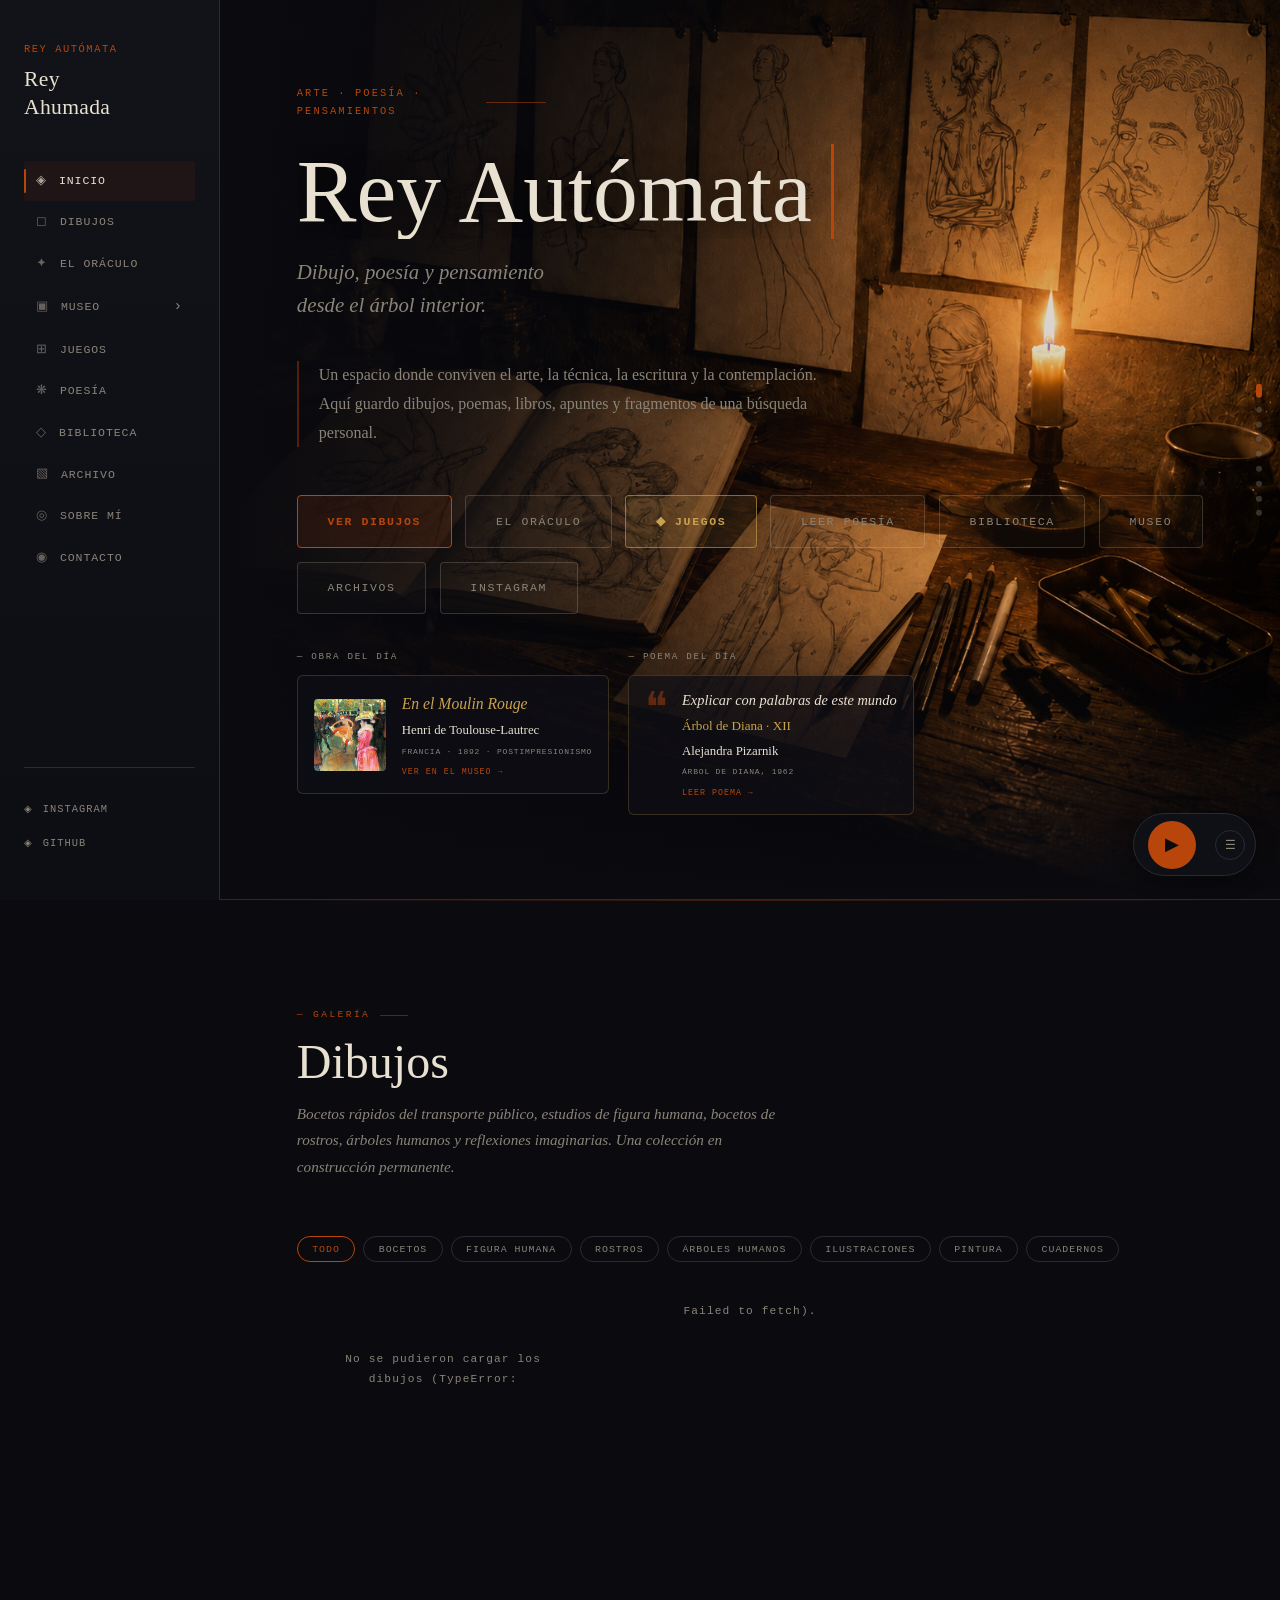
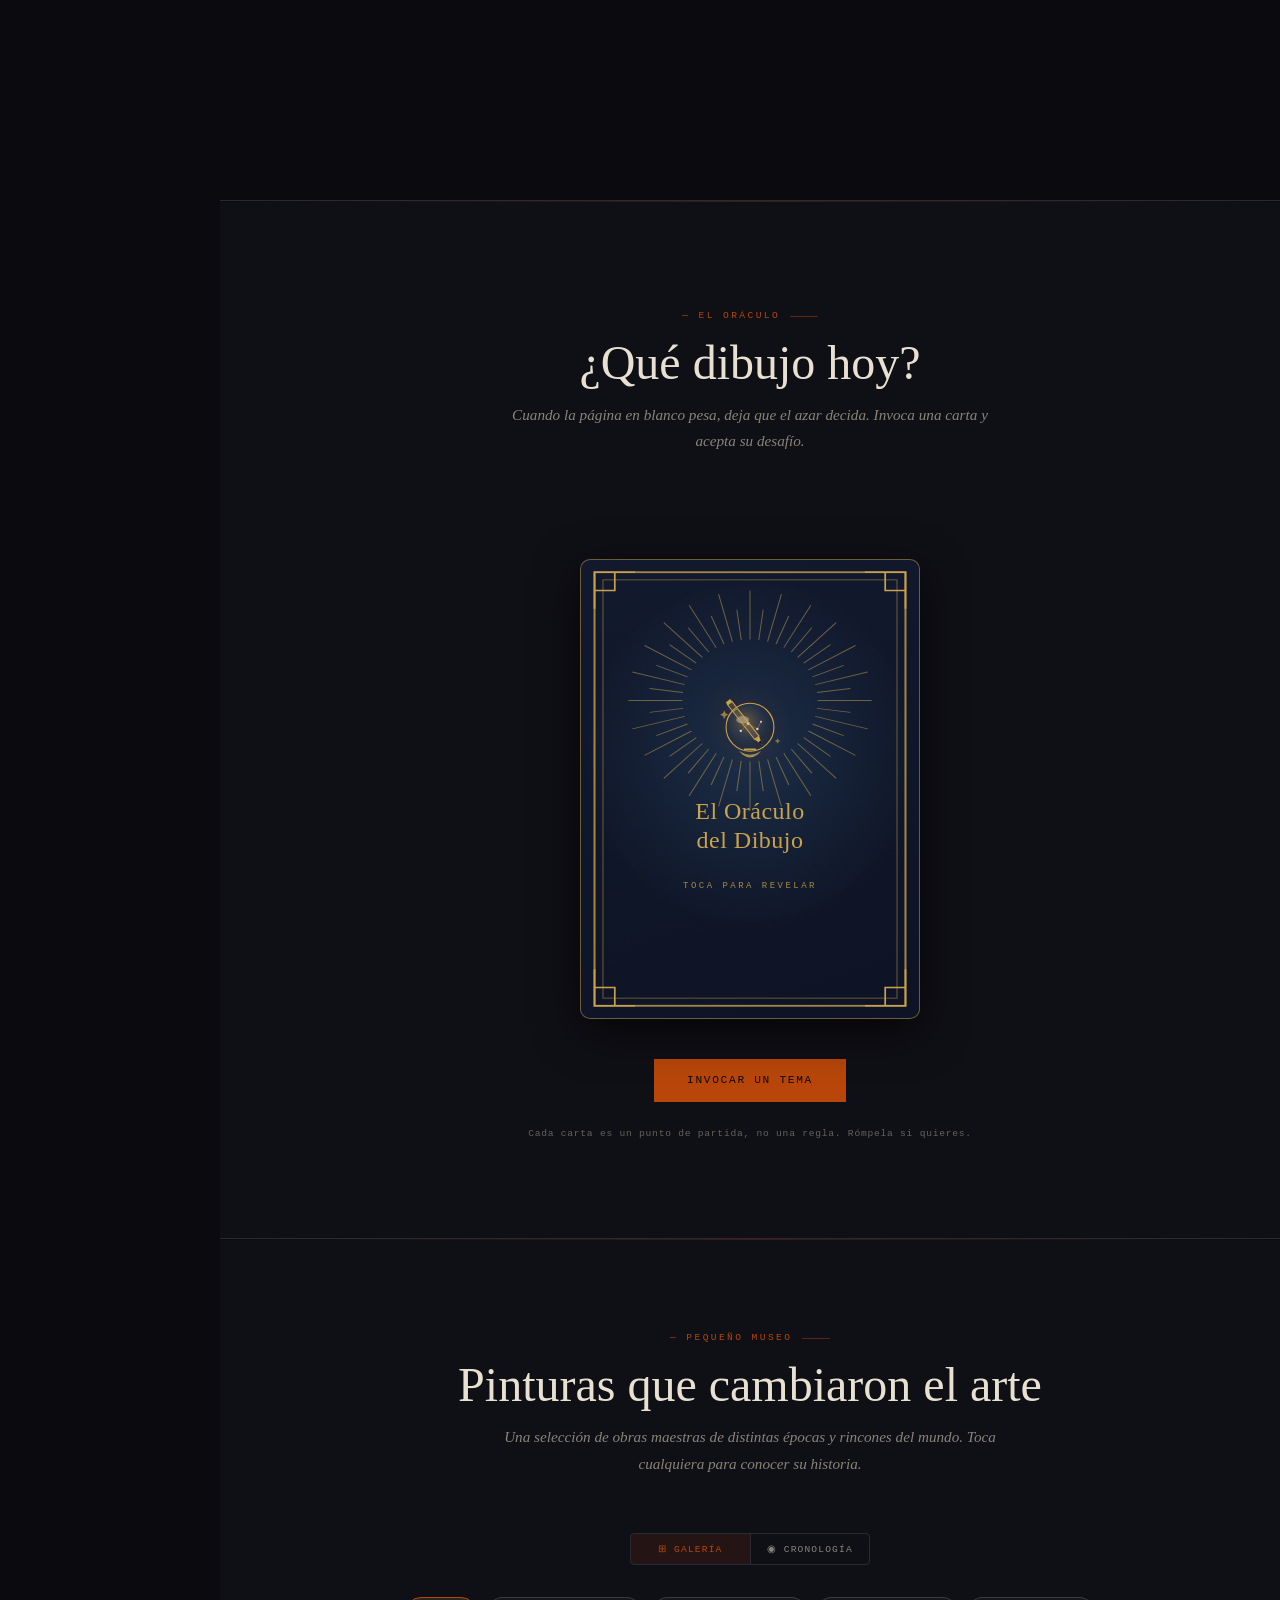
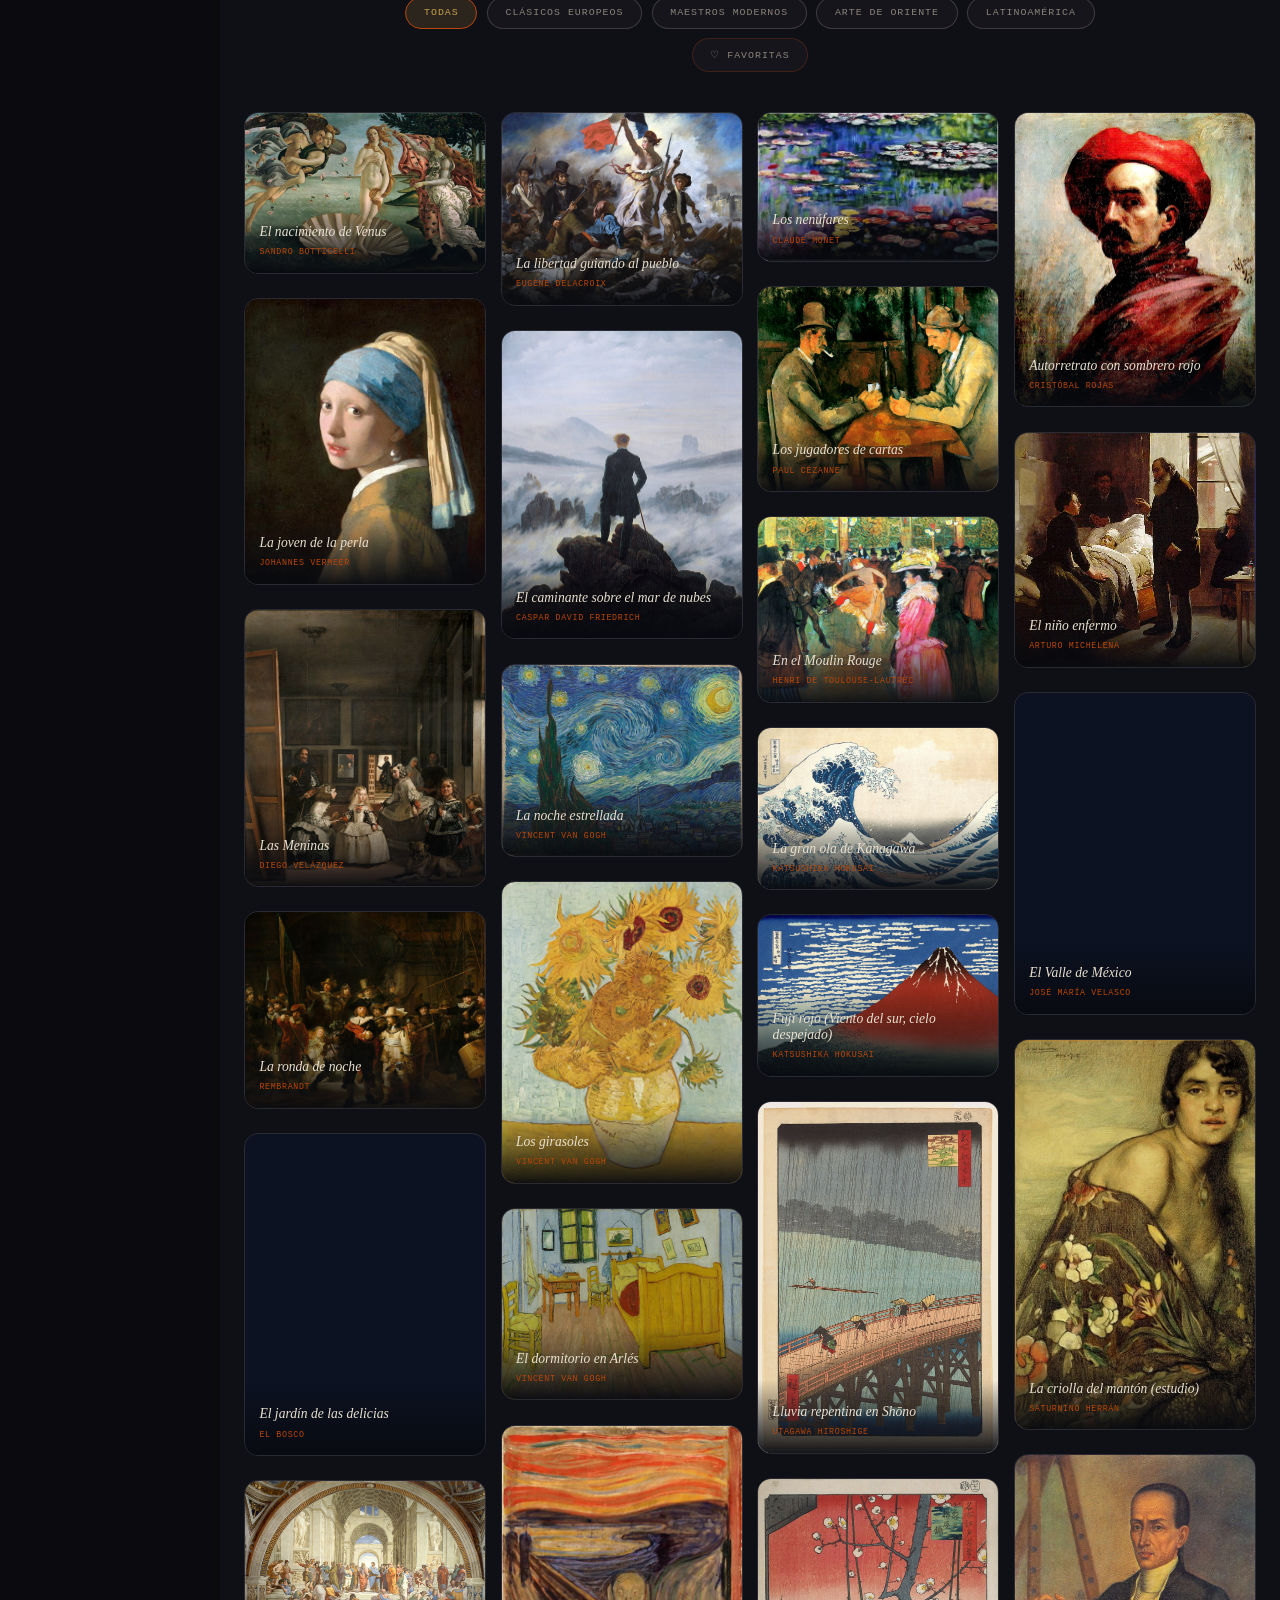
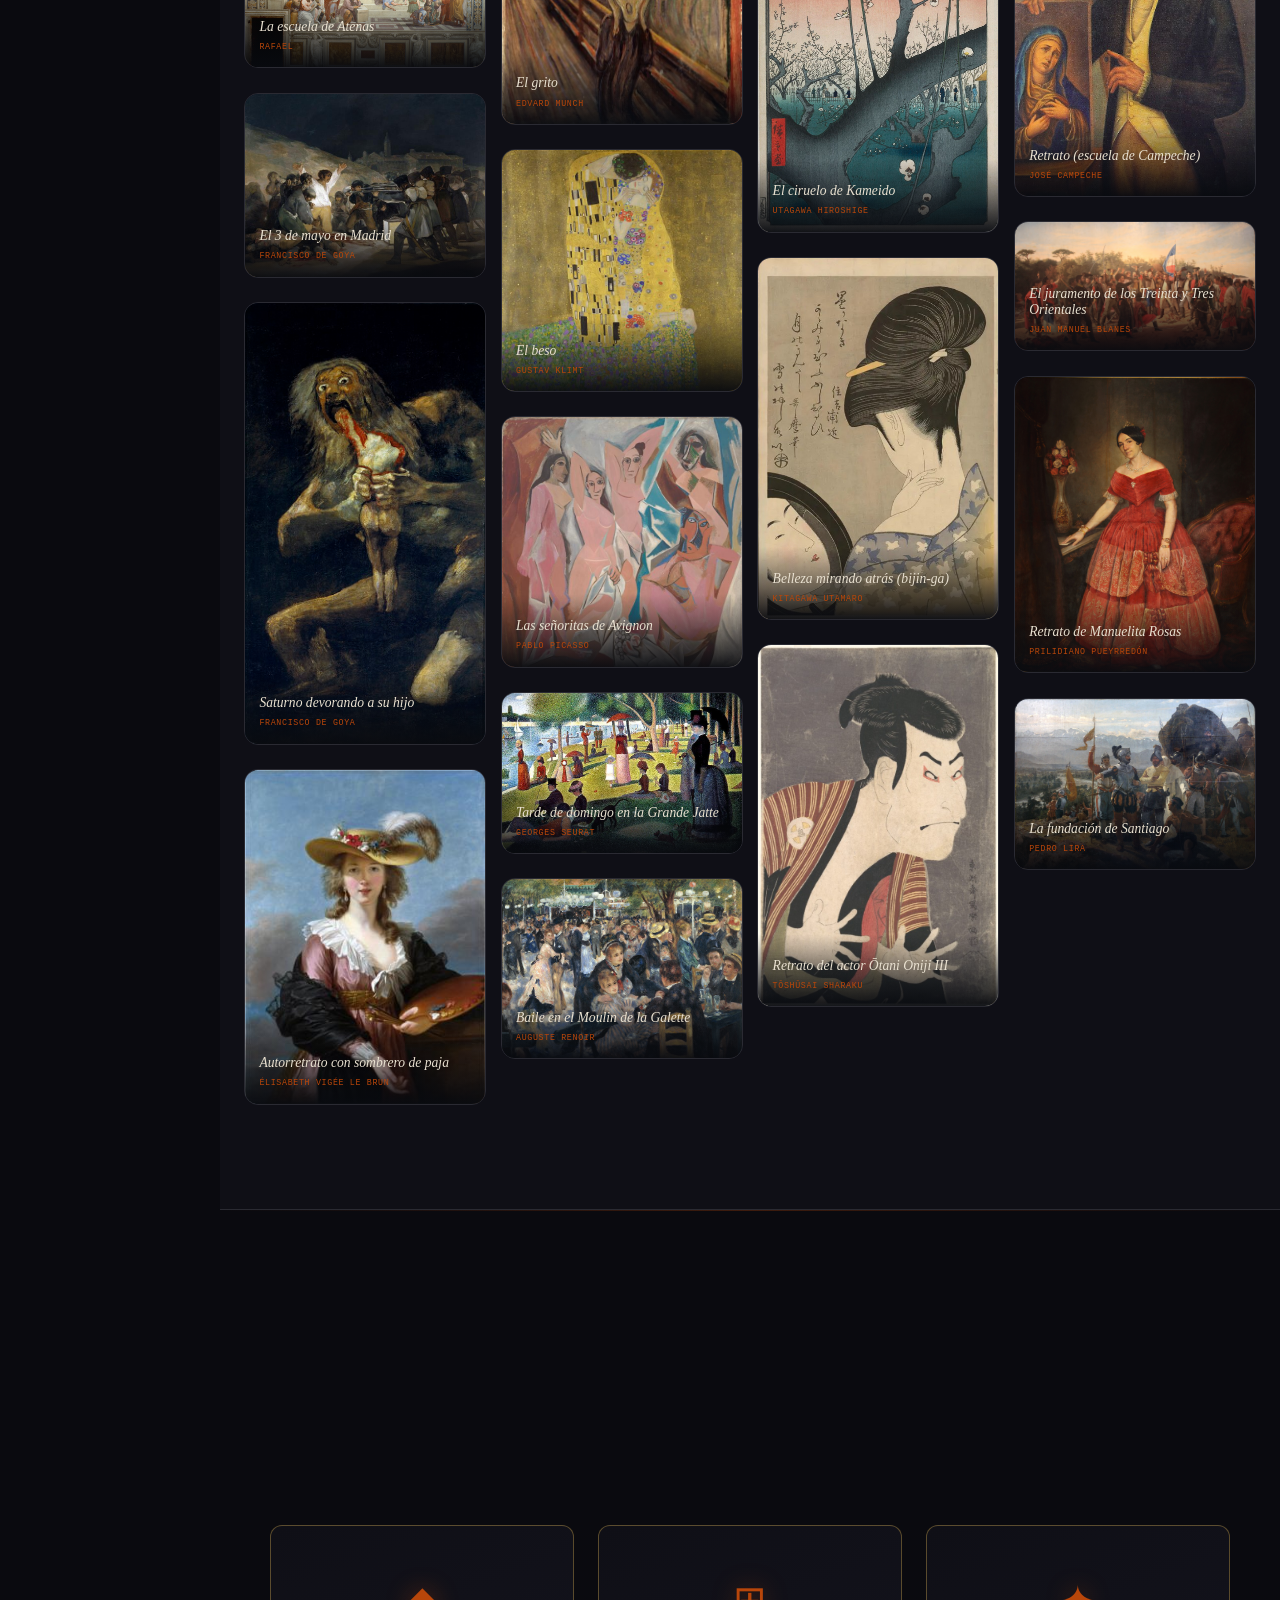
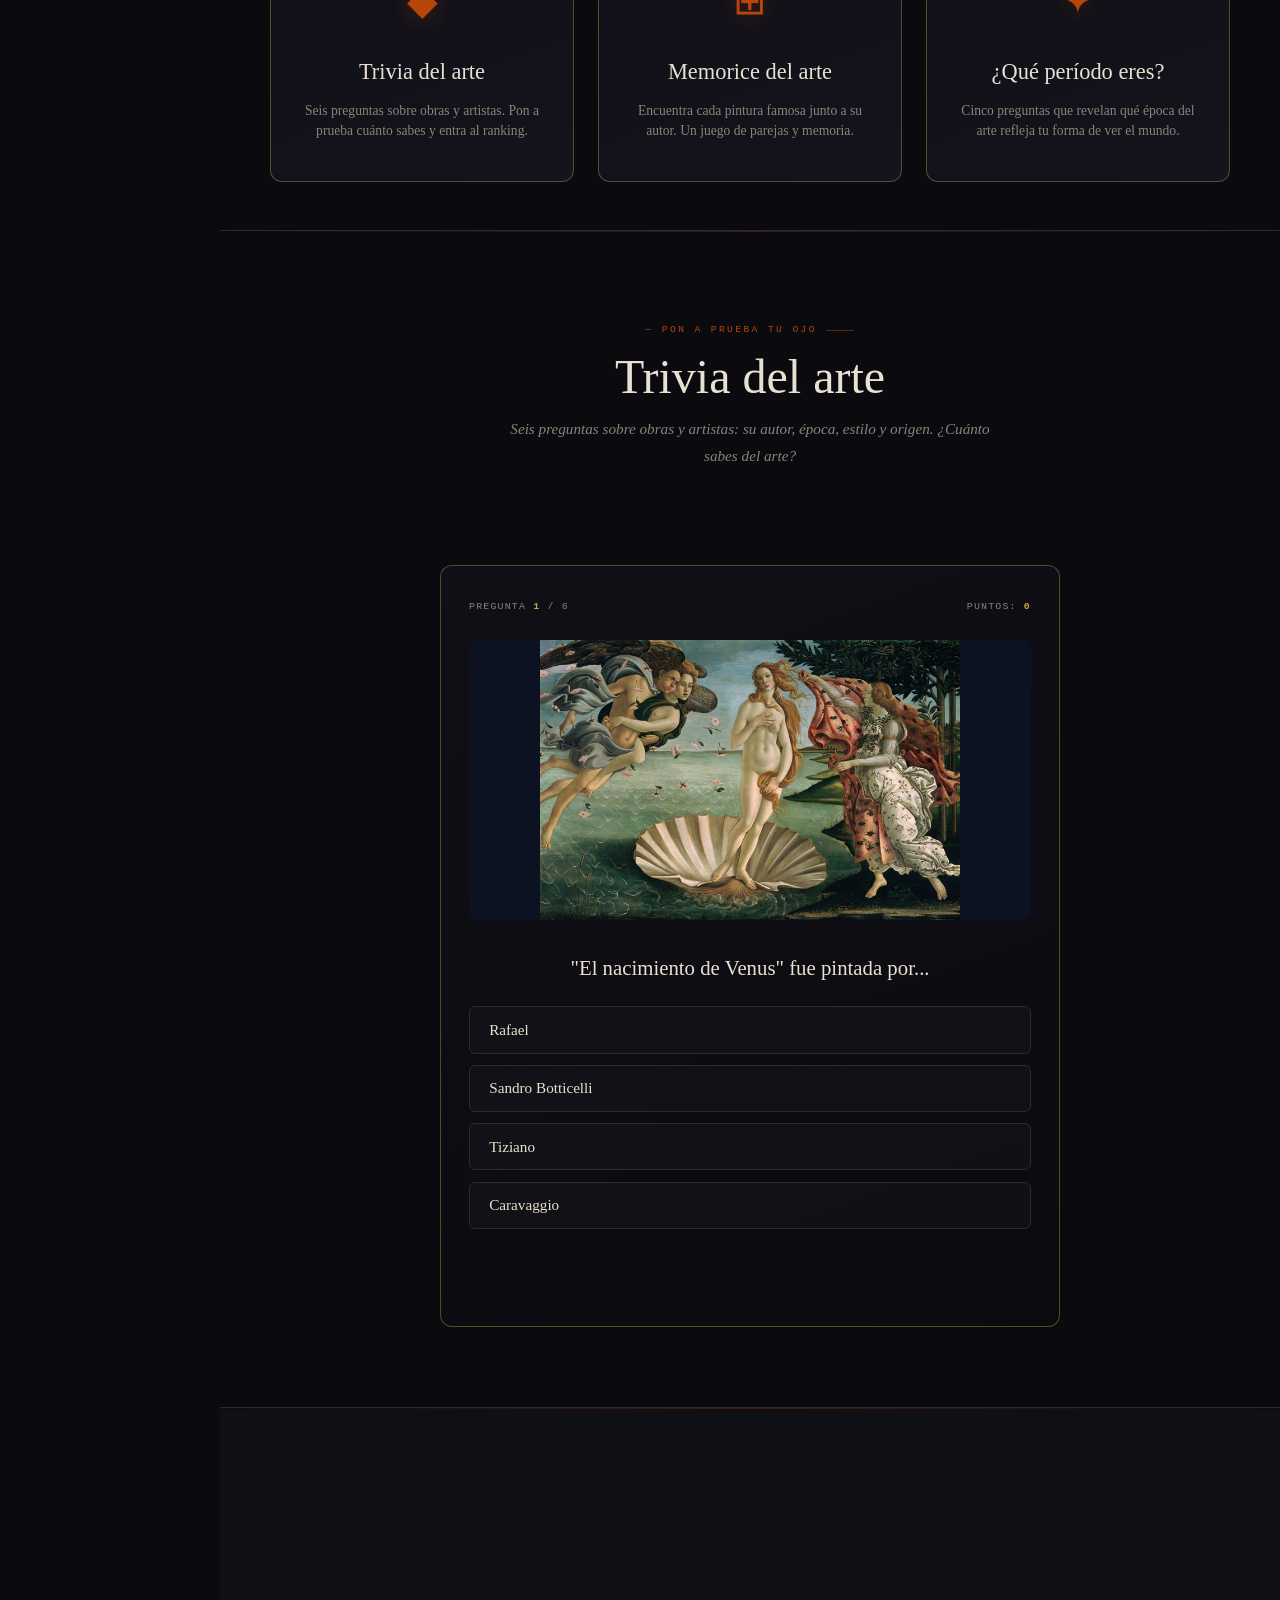
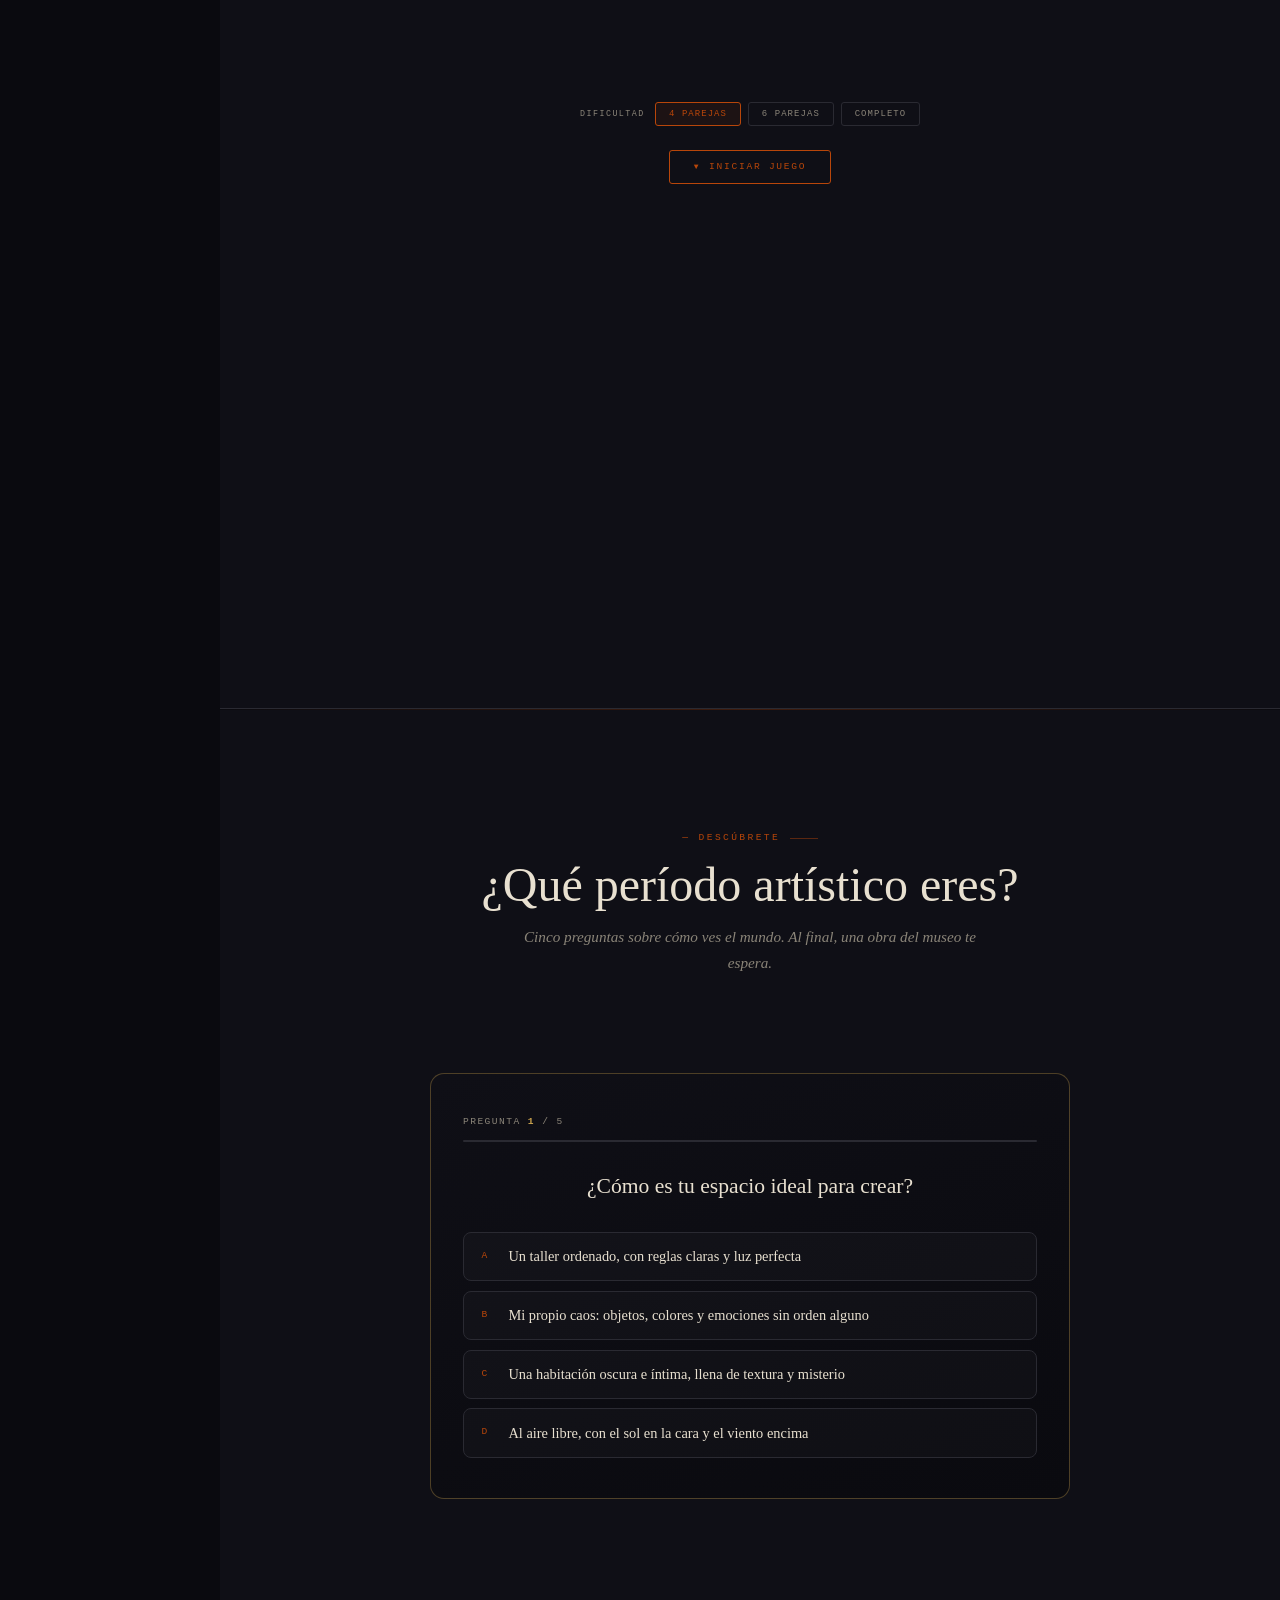
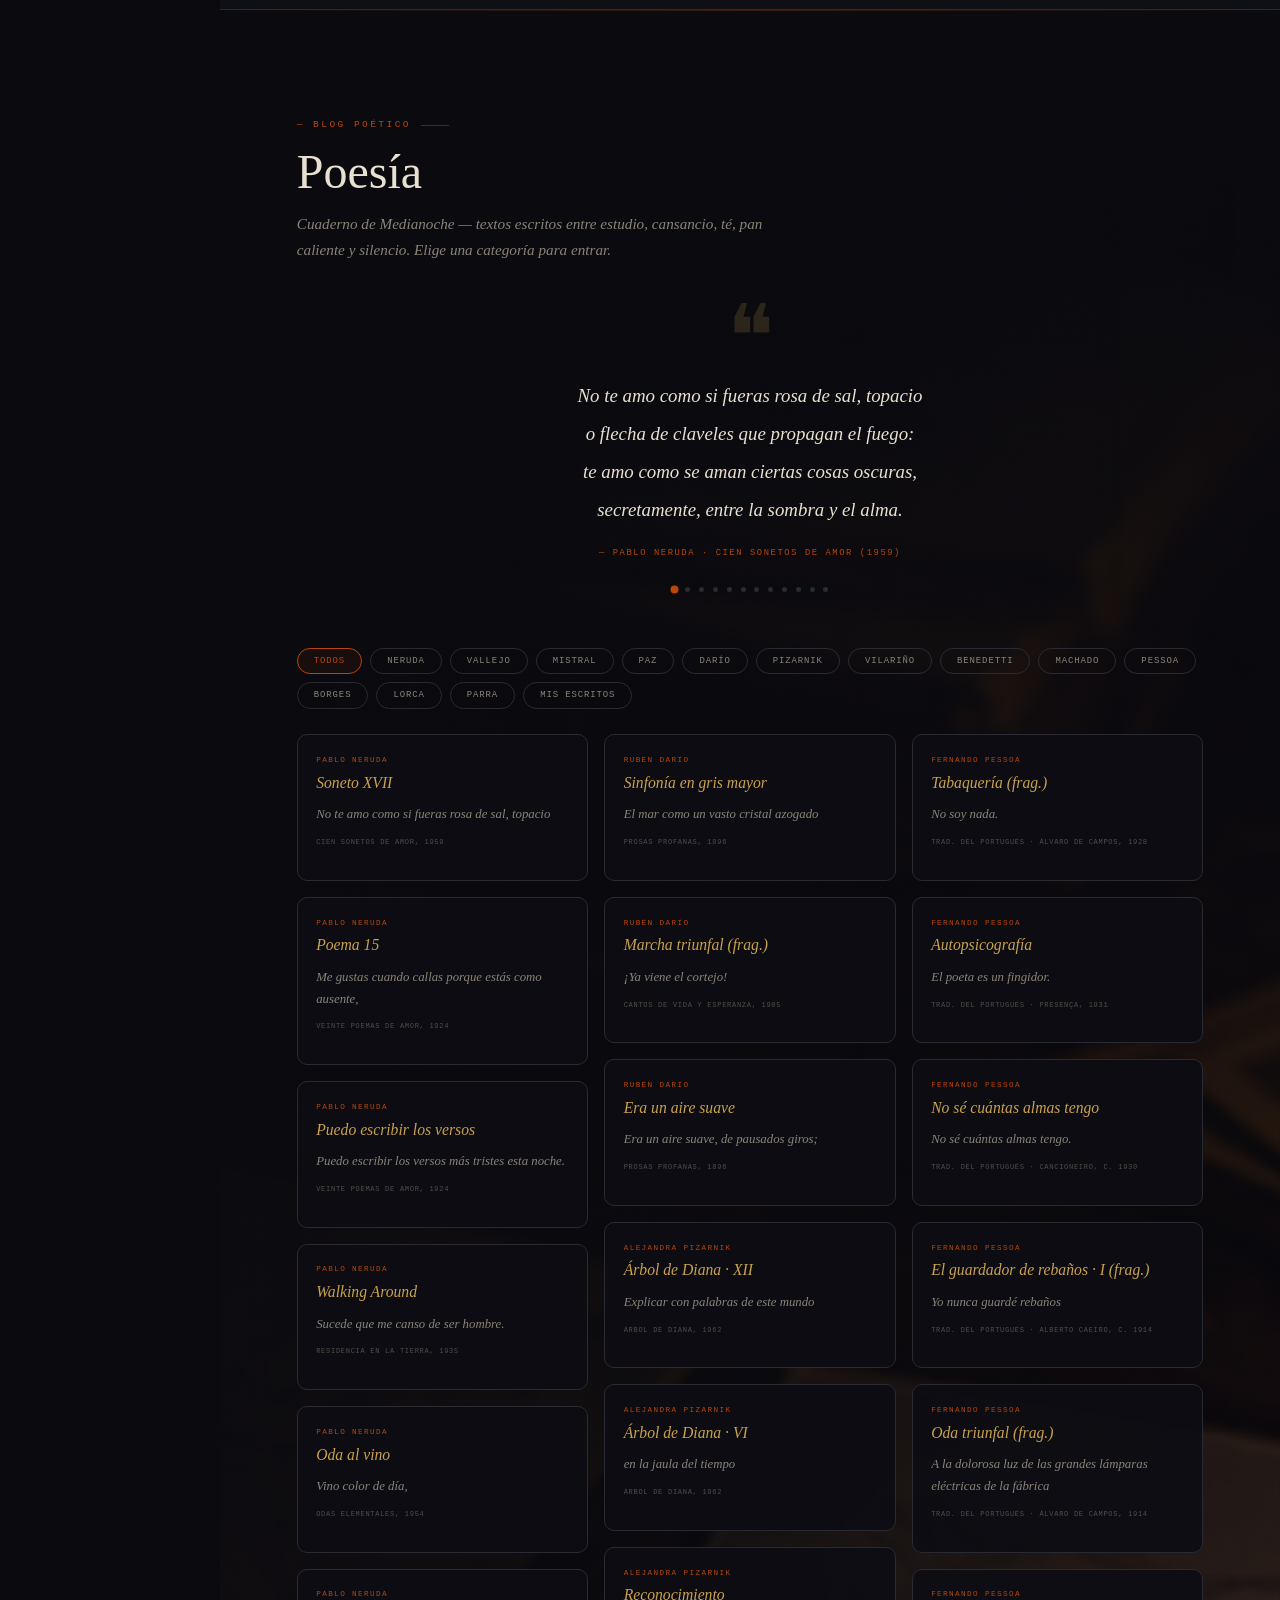
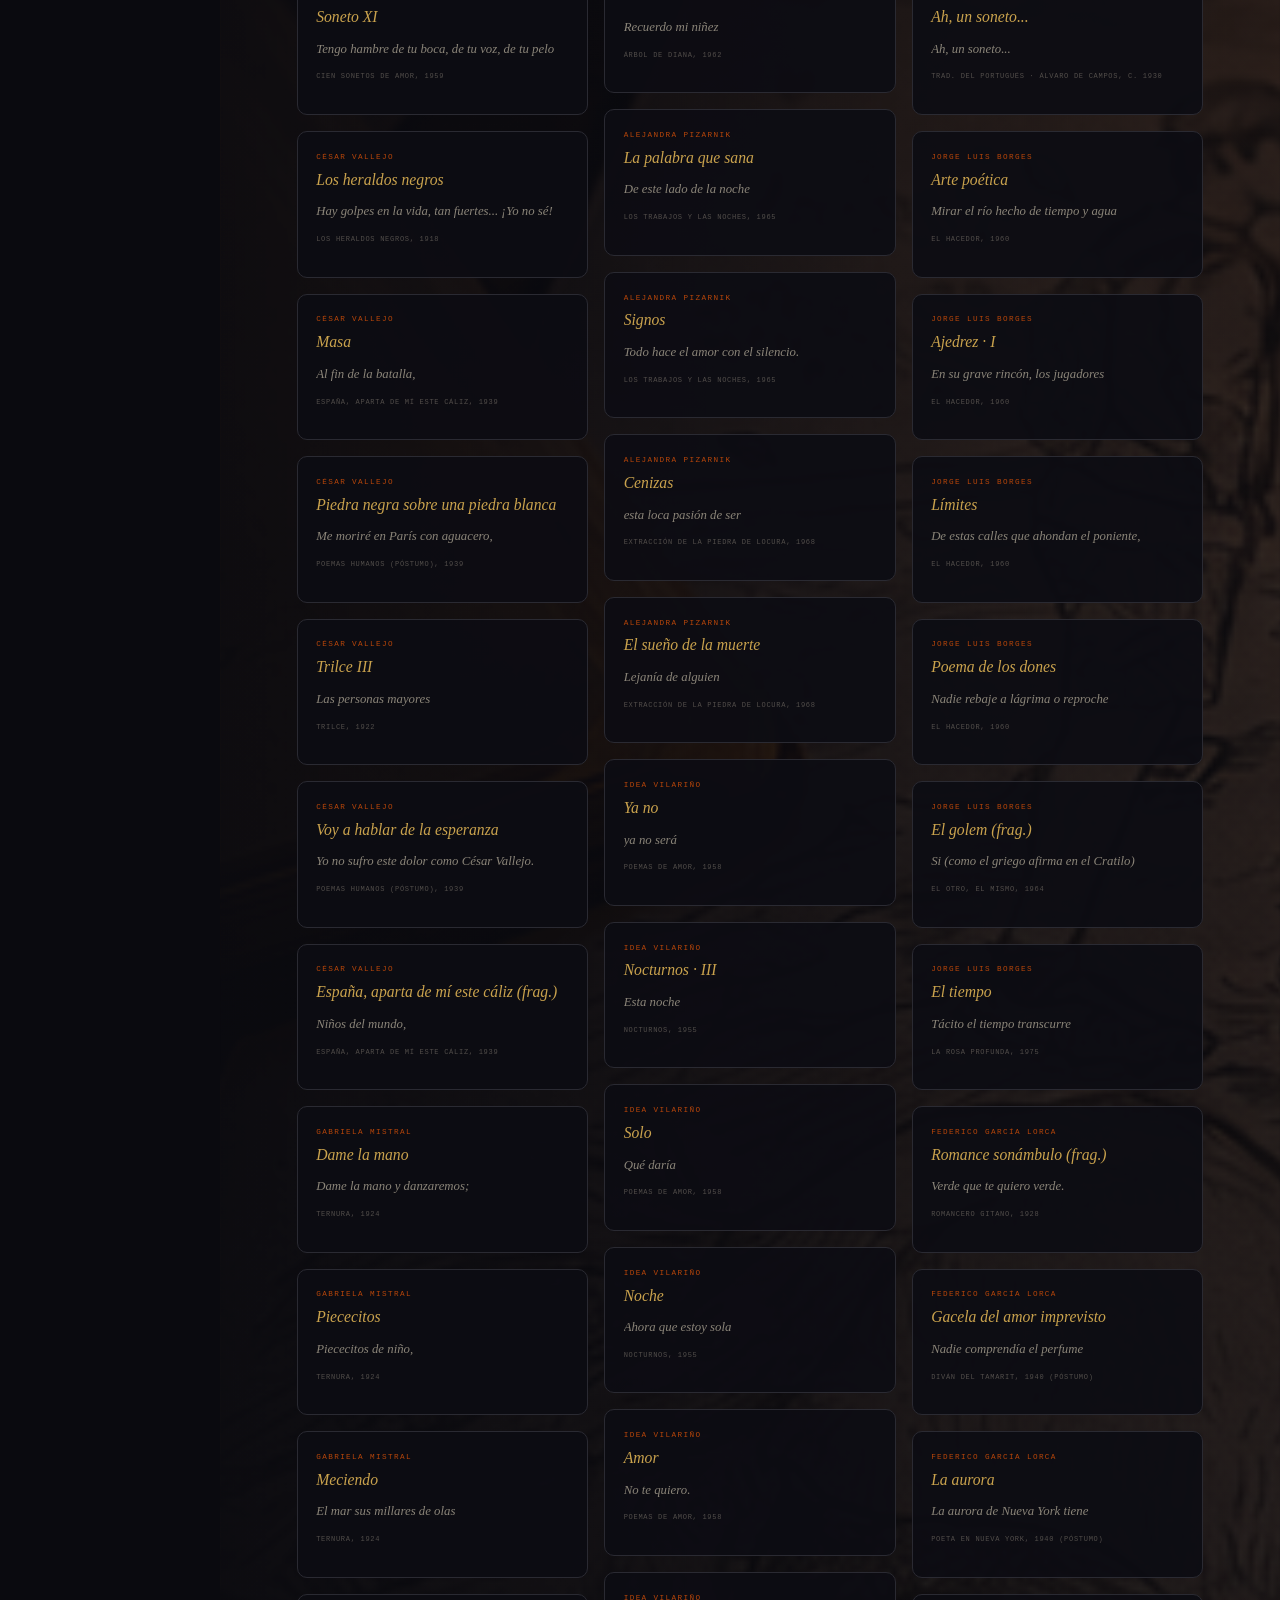
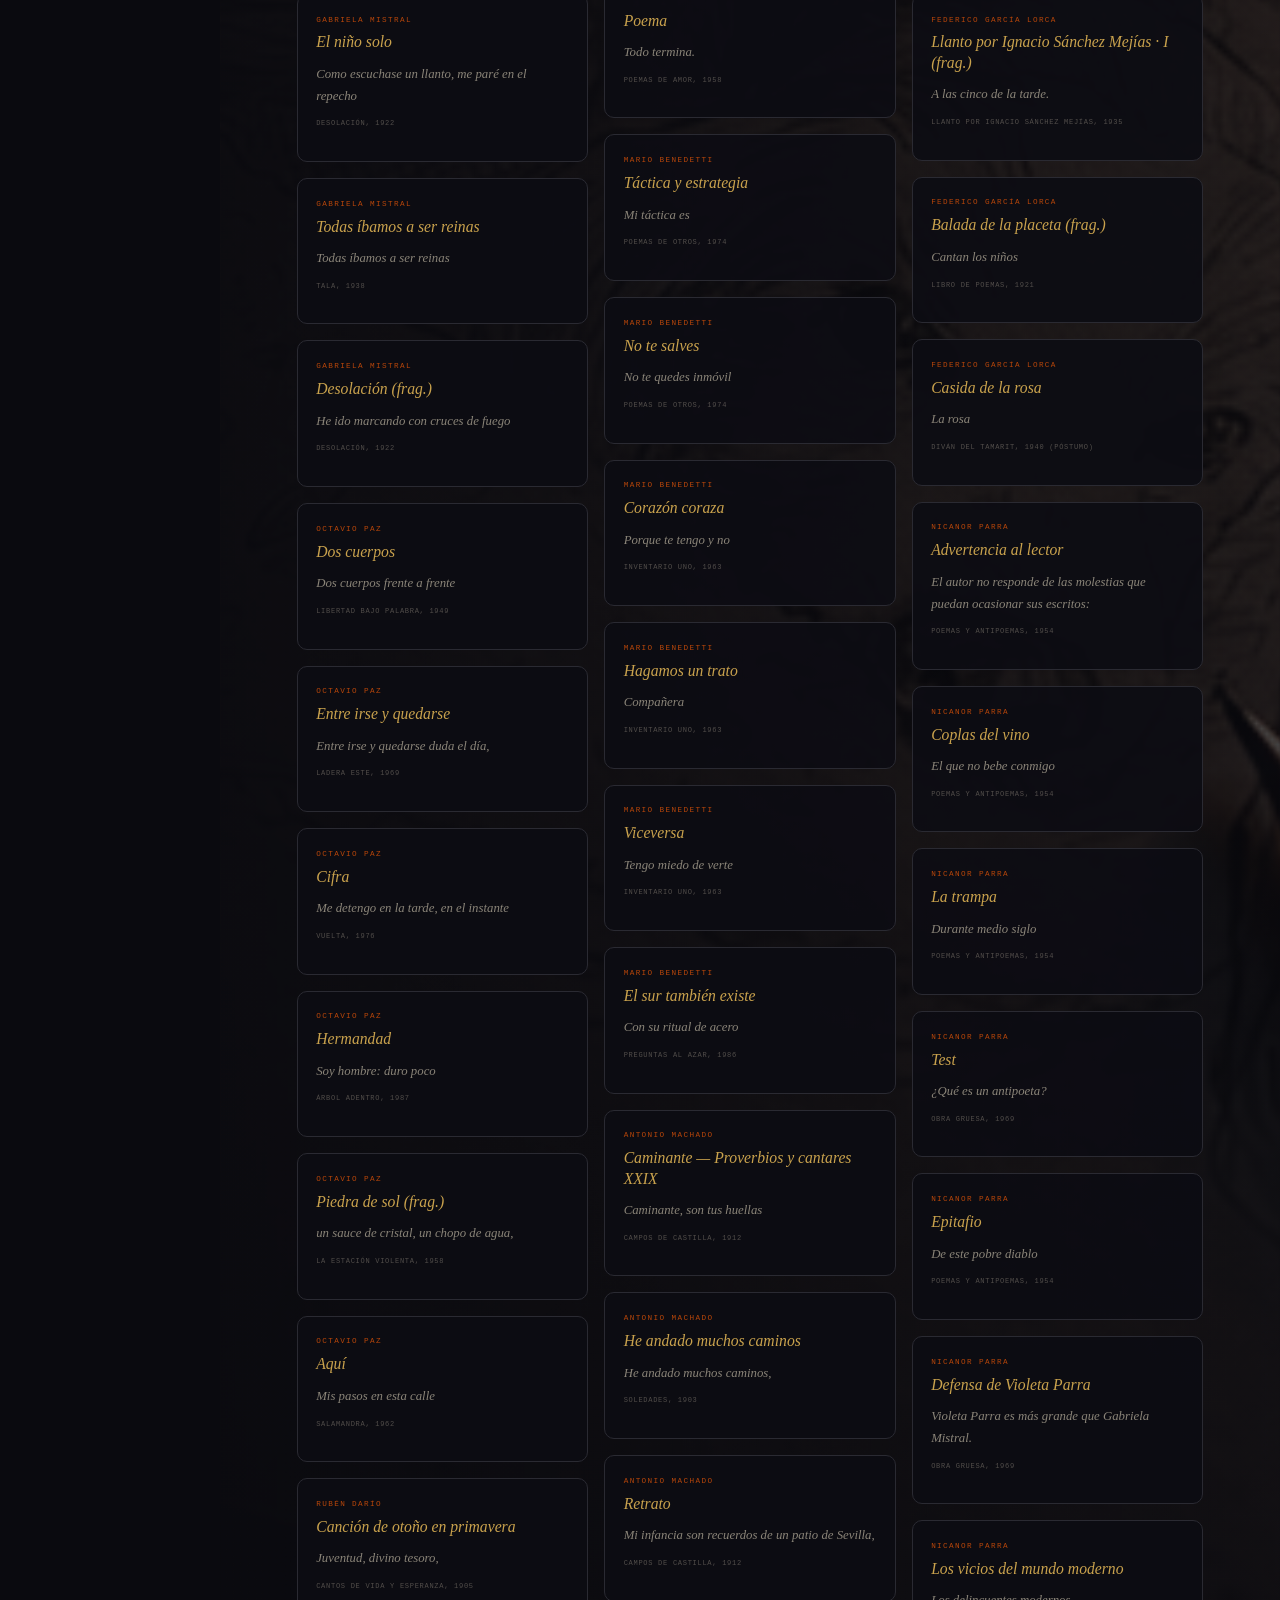
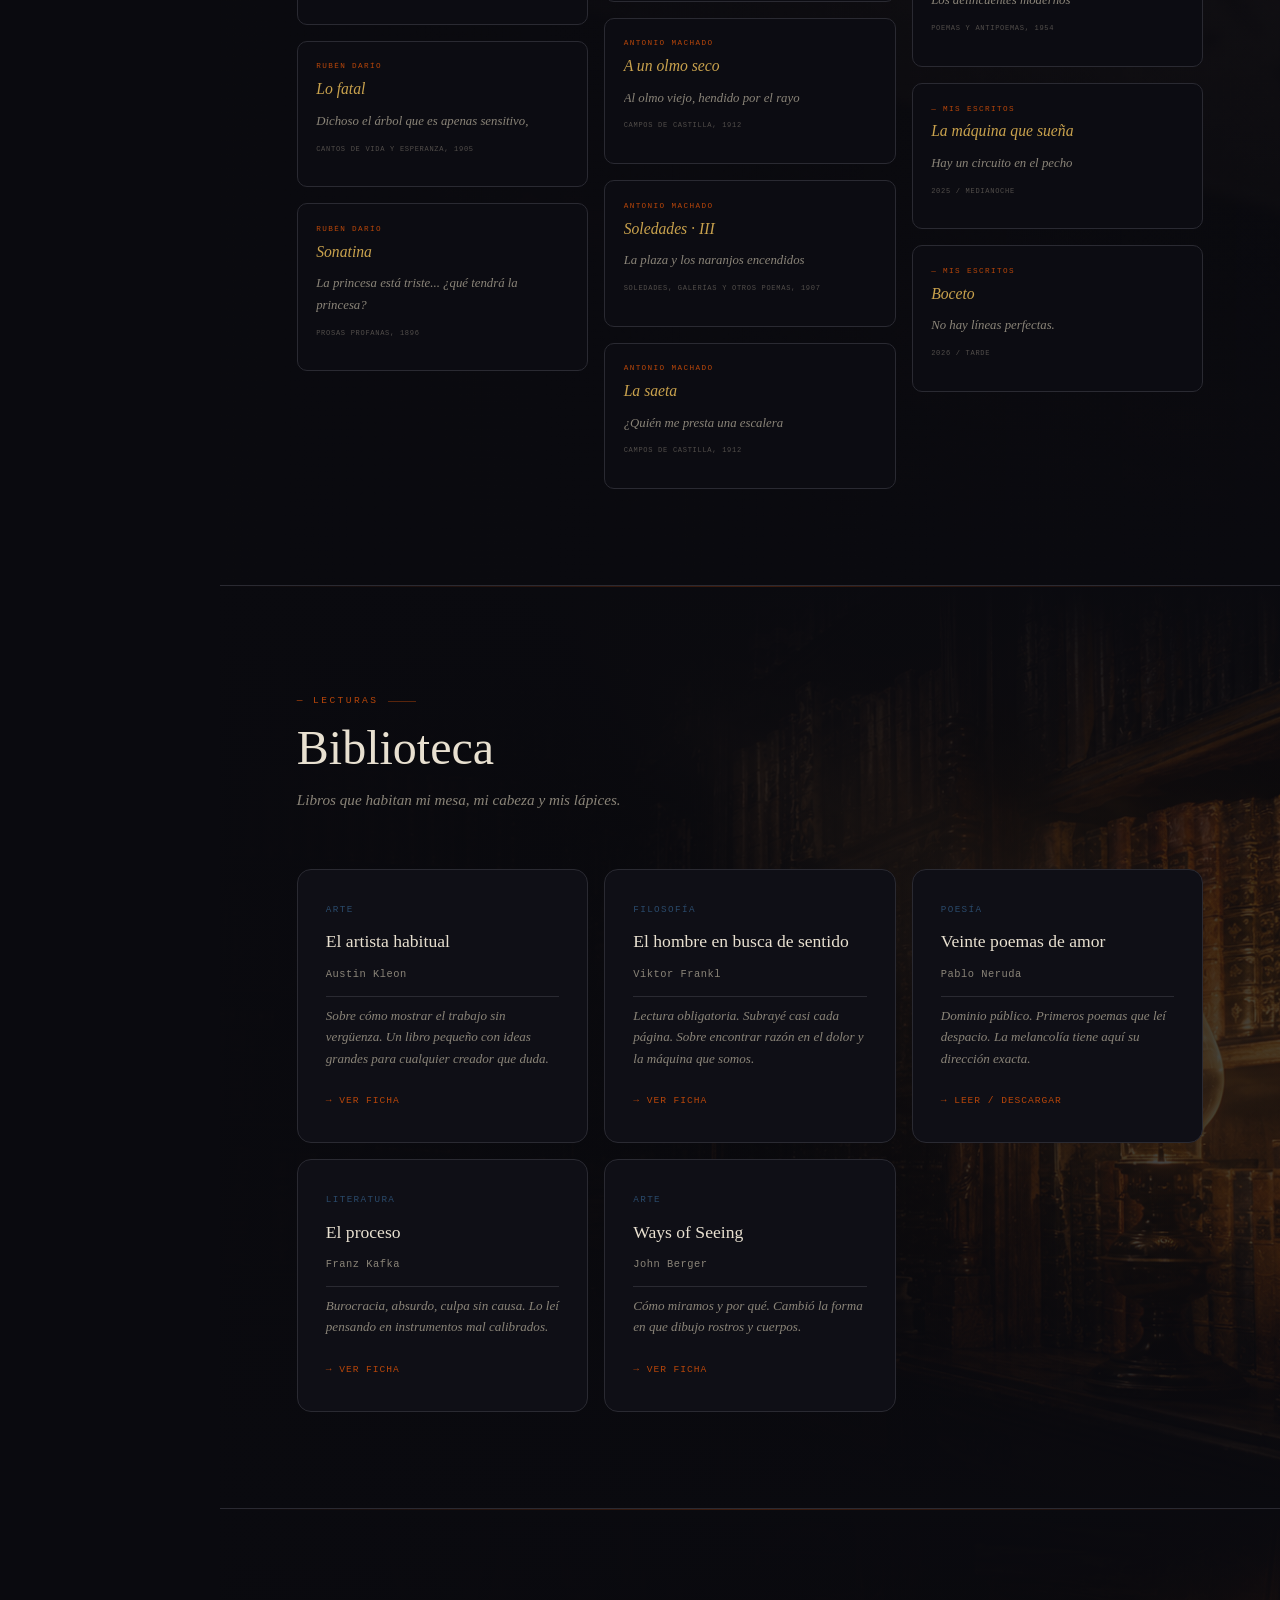
==== index.html @ 34732e15 "Corregir scroll bloqueado al cerrar poema; rediseñar botón Ver info - Bug fix: cerrarReader() ahora " ====
<!DOCTYPE html>
<html lang="es">
<head>
  <meta charset="UTF-8" />
  <meta name="viewport" content="width=device-width, initial-scale=1.0"/>
  <title>Reyautómata — Rey Ahumada</title>

  <style>
    *, *::before, *::after { box-sizing: border-box; margin: 0; padding: 0; }

    :root {
      --bg:       #0A0A0F;
      --bg2:      #0F0F16;
      --ink:      #E8E0D0;
      --muted:    #8A8478;
      --copper:   #B8460A;
      --oro:      #c9a24d;
      --blue:     #2A4A6B;
      --border:   #2A2A32;
      --serif:    'Palatino Linotype', 'Book Antiqua', Palatino, Georgia, serif;
      --body:     Georgia, 'Times New Roman', serif;
      --mono:     'Cascadia Code', Consolas, 'Courier New', monospace;
    }

    html { scroll-behavior: smooth; }

    body {
      background: var(--bg);
      color: var(--ink);
      font-family: var(--body);
      font-size: 17px;
      line-height: 1.75;
      min-height: 100vh;
      overflow-x: hidden;
    }

    /* ── SCROLLBAR ── */
    ::-webkit-scrollbar { width: 4px; }
    ::-webkit-scrollbar-track { background: var(--bg); }
    ::-webkit-scrollbar-thumb { background: var(--copper); border-radius: 2px; }

    /* ── LAYOUT ── */
    .layout {
      min-height: 100vh;
    }

    /* ── SIDEBAR NAV ── */
    .sidebar {
      position: fixed;
      top: 0; left: 0;
      width: 220px;
      height: 100vh;
      background: linear-gradient(180deg, #121219 0%, var(--bg2) 60%, #0d0d14 100%);
      border-right: 1px solid var(--border);
      display: flex;
      flex-direction: column;
      padding: 2.5rem 1.5rem;
      z-index: 100;
    }

    .sidebar-brand {
      font-family: var(--mono);
      font-size: 0.65rem;
      letter-spacing: 0.15em;
      text-transform: uppercase;
      color: var(--copper);
      margin-bottom: 0.4rem;
    }

    .sidebar-title {
      font-family: var(--serif);
      font-size: 1.35rem;
      line-height: 1.3;
      color: var(--ink);
      margin-bottom: 2.5rem;
      letter-spacing: 0.015em;
    }

    .nav-list {
      list-style: none;
      display: flex;
      flex-direction: column;
      gap: 0.1rem;
    }

    .nav-list a {
      display: flex;
      align-items: center;
      gap: 0.75rem;
      font-family: var(--mono);
      font-size: 0.72rem;
      letter-spacing: 0.08em;
      text-transform: uppercase;
      color: var(--muted);
      text-decoration: none;
      padding: 0.55rem 0.75rem;
      border-radius: 2px;
      transition: color 0.2s, background 0.2s;
      position: relative;
    }

    .nav-list a:hover,
    .nav-list a.active {
      color: var(--ink);
      background: rgba(184,70,10,0.08);
    }

    /* Submenú del Museo */
    .nav-museo-arrow {
      margin-left: auto;
      transition: transform 0.3s;
      font-size: 0.9rem;
    }
    .nav-museo.open .nav-museo-arrow { transform: rotate(90deg); }

    .nav-submenu {
      list-style: none;
      max-height: 0;
      overflow: hidden;
      transition: max-height 0.35s ease;
      padding: 0; margin: 0;
    }
    .nav-museo.open .nav-submenu { max-height: 300px; }

    .nav-submenu a {
      font-size: 0.66rem;
      padding: 0.45rem 0.75rem 0.45rem 2.4rem;
      color: var(--muted);
      opacity: 0.85;
    }
    .nav-submenu a:hover { opacity: 1; }
    .nav-submenu a.active-sala {
      color: var(--copper); 
    }

    .nav-list a.active::before {
      content: '';
      position: absolute;
      left: 0; top: 50%;
      transform: translateY(-50%);
      width: 2px; height: 60%;
      background: var(--copper);
      border-radius: 1px;
    }

    .nav-icon {
      font-size: 0.8rem;
      opacity: 0.7;
    }

    .sidebar-footer {
      margin-top: auto;
      padding-top: 1.5rem;
      border-top: 1px solid var(--border);
    }

    .sidebar-footer a {
      display: flex;
      align-items: center;
      gap: 0.6rem;
      font-family: var(--mono);
      font-size: 0.65rem;
      letter-spacing: 0.1em;
      text-transform: uppercase;
      color: var(--muted);
      text-decoration: none;
      padding: 0.5rem 0;
      transition: color 0.2s;
    }

    .sidebar-footer a:hover { color: var(--copper); }

    /* ── MAIN CONTENT ── */
    .main {
      min-width: 0;
      max-width: 1400px;
      margin-left: 220px;
      margin-right: auto;
    }

    @media (min-width: 1840px) {
      .main {
        margin-left: max(220px, calc((100vw - 1400px) / 2 + 110px));
      }
    }

    /* ── SECTIONS ── */
    section {
      min-height: 100vh;
      padding: 6rem clamp(2rem, 6vw, 7rem);
      border-bottom: 1px solid var(--border);
      position: relative;
    }

    /* ── HERO ── */
    #inicio {
      display: flex;
      flex-direction: column;
      justify-content: center;
      align-items: flex-start;
      min-height: 100vh;
      padding-top: 5rem;
      padding-bottom: 5rem;
      position: relative;
      overflow: hidden;
      background: 
        radial-gradient(ellipse 60% 50% at 80% 50%, rgba(42,74,107,0.12) 0%, transparent 70%),
        radial-gradient(ellipse 40% 60% at 20% 80%, rgba(184,70,10,0.08) 0%, transparent 60%),
        var(--bg);
    }

    /* Imagen de fondo del inicio (sube tu foto como img/inicio.jpg).
       Se desvanece hacia la oscuridad para que el texto se lea bien
       y la escena emerja de las sombras. */
    #inicio::before {
      content: '';
      position: absolute;
      inset: 0;
      z-index: 0;
      background-image: url('img/inicio.png');
      background-size: cover;
      background-position: center right;
      /* Tono calido sutil sobre la imagen. brightness controla el brillo:
         mas alto = mas clara (1.0 = brillo original de la foto). */
      filter: brightness(1.1) sepia(0.12) saturate(1.1);
      opacity: 0;
      transition: opacity 1.2s ease;
    }

    /* Cuando la imagen carga, aparece suavemente */
    #inicio.has-image::before {
      opacity: 1;
    }

    /* Capa de desvanecido: oscurece la izquierda (donde va el texto)
       y la parte inferior, dejando las luces calidas a la derecha.
       Si quieres ver MAS la imagen, baja los numeros (0.70, 0.25...).
       Si el texto no se lee bien, subelos (0.90, 0.45...). */
    #inicio::after {
      content: '';
      position: absolute;
      inset: 0;
      z-index: 1;
      background:
        linear-gradient(90deg,
          var(--bg) 0%,
          rgba(10,10,15,0.70) 28%,
          rgba(10,10,15,0.20) 60%,
          rgba(10,10,15,0.05) 100%),
        linear-gradient(180deg,
          rgba(10,10,15,0.25) 0%,
          transparent 35%,
          transparent 70%,
          var(--bg) 100%),
        radial-gradient(ellipse 50% 60% at 75% 45%,
          rgba(184,70,10,0.10) 0%, transparent 70%);
      pointer-events: none;
    }

    /* El contenido del hero queda por encima de las capas */
    #inicio > * {
      position: relative;
      z-index: 2;
    }

    /* ── FONDOS DE SECCION (imagen dramatica + capa para leer el texto) ──
       Cualquier seccion con la clase .bg-img tendra una imagen de fondo.
       La imagen se define con --bg-image en el HTML de cada seccion.
       Sube tus imagenes a img/ con estos nombres:
         img/fondo-poesia.png
         img/fondo-biblioteca.png
         img/fondo-archivo.png
         img/fondo-sobremi.png
         img/fondo-contacto.png
    */
    .bg-img {
      position: relative;
      overflow: hidden;
    }

    /* La imagen de fondo */
    .bg-img::before {
      content: '';
      position: absolute;
      inset: 0;
      z-index: 0;
      background-image: var(--bg-image);
      background-size: cover;
      background-position: center;
      filter: brightness(1.0) sepia(0.10) saturate(1.05);
      opacity: 0;
      transition: opacity 1.2s ease;
    }

    .bg-img.has-image::before {
      opacity: 1;
    }

    /* Capa oscura encima para que el texto se lea.
       Mas oscura arriba/izquierda y en los bordes. */
    .bg-img::after {
      content: '';
      position: absolute;
      inset: 0;
      z-index: 1;
      background:
        linear-gradient(90deg,
          rgba(10,10,15,0.92) 0%,
          rgba(10,10,15,0.78) 35%,
          rgba(10,10,15,0.55) 70%,
          rgba(10,10,15,0.45) 100%),
        linear-gradient(180deg,
          var(--bg) 0%,
          rgba(10,10,15,0.55) 25%,
          rgba(10,10,15,0.55) 70%,
          var(--bg) 100%);
      pointer-events: none;
    }

    /* El contenido de la seccion queda por encima de las capas */
    .bg-img > * {
      position: relative;
      z-index: 2;
    }

    .hero-eyebrow {
      font-family: var(--mono);
      font-size: 0.65rem;
      letter-spacing: 0.2em;
      text-transform: uppercase;
      color: var(--copper);
      margin-bottom: 1.5rem;
      display: flex;
      align-items: center;
      gap: 1rem;
    }

    .hero-eyebrow::after {
      content: '';
      flex: 0 0 60px;
      height: 1px;
      background: var(--copper);
      opacity: 0.5;
    }

    .hero-title {
      font-family: var(--serif);
      font-size: clamp(3.5rem, 7vw, 6rem);
      font-weight: 400;
      line-height: 1.05;
      color: var(--ink);
      margin-bottom: 1rem;
      text-shadow: 0 2px 28px rgba(0,0,0,0.6);
    }

    .hero-subtitle {
      font-family: var(--serif);
      font-style: italic;
      font-size: clamp(1rem, 1.8vw, 1.3rem);
      color: var(--muted);
      margin-bottom: 2.5rem;
      max-width: 500px;
      line-height: 1.6;
    }

    .hero-body {
      font-size: 1rem;
      color: var(--muted);
      max-width: 520px;
      line-height: 1.8;
      margin-bottom: 3rem;
      border-left: 2px solid rgba(184,70,10,0.4);
      padding-left: 1.25rem;
    }

    .hero-buttons {
      display: flex;
      flex-wrap: wrap;
      gap: 0.85rem;
    }

    /* ── OBRA DEL DÍA + POEMA DEL DÍA ── */
    .dia-duo { display: flex; flex-wrap: wrap; gap: 1.2rem; margin-top: 2.2rem; align-items: flex-start; }
    #obra-del-dia, #poema-del-dia,
    #dibujo-ilustracion-dia, #dibujo-pintura-dia, #dibujo-rostro-dia { margin-top: 0; }
    .od-label {
      font-family: var(--mono); font-size: 0.58rem;
      letter-spacing: 0.18em; text-transform: uppercase;
      color: var(--muted); margin-bottom: 0.6rem;
    }
    .od-card {
      display: flex; align-items: center; gap: 1rem;
      background: rgba(15,15,22,0.7);
      border: 1px solid rgba(201,162,77,0.22);
      border-radius: 6px; padding: 0.85rem 1rem;
      max-width: 460px; cursor: pointer;
      transition: border-color 0.25s, background 0.25s;
    }
    .od-card:hover {
      border-color: rgba(201,162,77,0.5);
      background: rgba(201,162,77,0.035);
    }
    .od-card:focus-visible { outline: 2px solid var(--copper); outline-offset: 3px; }
    .od-img-wrap {
      flex: 0 0 72px; width: 72px; height: 72px;
      overflow: hidden; border-radius: 4px; background: #0c1222;
    }
    .od-img {
      width: 100%; height: 100%; object-fit: cover; display: block;
      transition: transform 0.4s;
    }
    .od-card:hover .od-img { transform: scale(1.06); }
    .od-body { display: flex; flex-direction: column; gap: 0.12rem; min-width: 0; }
    .od-titulo {
      font-family: var(--serif); font-style: italic;
      font-size: 0.98rem; color: var(--oro);
      white-space: nowrap; overflow: hidden; text-overflow: ellipsis;
    }
    .od-autor { font-family: var(--serif); font-size: 0.8rem; color: var(--ink); }
    .od-meta {
      font-family: var(--mono); font-size: 0.5rem;
      letter-spacing: 0.1em; text-transform: uppercase;
      color: var(--muted); margin-top: 0.08rem;
    }
    .od-cta {
      font-family: var(--mono); font-size: 0.52rem;
      letter-spacing: 0.12em; text-transform: uppercase;
      color: var(--copper); margin-top: 0.3rem;
      transition: letter-spacing 0.2s;
    }
    .od-card:hover .od-cta { letter-spacing: 0.2em; }

    /* ── POEMA DEL DÍA ── */
    .pd-card {
      display: flex; align-items: flex-start; gap: 0.85rem;
      background: rgba(15,15,22,0.7);
      border: 1px solid rgba(201,162,77,0.22);
      border-radius: 6px; padding: 0.85rem 1rem;
      max-width: 460px; cursor: pointer;
      transition: border-color 0.25s, background 0.25s;
    }
    .pd-card:hover {
      border-color: rgba(201,162,77,0.5);
      background: rgba(201,162,77,0.035);
    }
    .pd-card:focus-visible { outline: 2px solid var(--copper); outline-offset: 3px; }
    .pd-comilla {
      font-family: var(--serif); font-size: 2.6rem; line-height: 0.9;
      color: var(--copper); opacity: 0.45; flex-shrink: 0;
    }
    .pd-body { display: flex; flex-direction: column; gap: 0.12rem; min-width: 0; }
    .pd-verso {
      font-family: var(--serif); font-style: italic;
      font-size: 0.9rem; color: var(--ink); line-height: 1.4;
      overflow: hidden; display: -webkit-box;
      -webkit-line-clamp: 2; -webkit-box-orient: vertical;
    }
    .pd-titulo { font-family: var(--serif); font-size: 0.82rem; color: var(--oro); margin-top: 0.18rem; }
    .pd-autor { font-family: var(--serif); font-size: 0.8rem; color: var(--ink); }
    .pd-meta {
      font-family: var(--mono); font-size: 0.5rem;
      letter-spacing: 0.1em; text-transform: uppercase;
      color: var(--muted); margin-top: 0.08rem;
    }
    .pd-cta {
      font-family: var(--mono); font-size: 0.52rem;
      letter-spacing: 0.12em; text-transform: uppercase;
      color: var(--copper); margin-top: 0.3rem;
      transition: letter-spacing 0.2s;
    }
    .pd-card:hover .pd-cta { letter-spacing: 0.2em; }

    .btn {
      font-family: var(--mono);
      font-size: 0.72rem;
      letter-spacing: 0.14em;
      text-transform: uppercase;
      text-decoration: none;
      padding: 0.95rem 1.85rem;
      border: 1px solid;
      border-radius: 4px;
      cursor: pointer;
      transition: all 0.25s cubic-bezier(0.4,0,0.2,1);
      display: inline-block;
      position: relative;
      overflow: hidden;
    }

    /* Brillo que cruza el botón al pasar el mouse */
    .btn::before {
      content: '';
      position: absolute;
      top: 0; left: -120%;
      width: 100%; height: 100%;
      background: linear-gradient(120deg, transparent, rgba(255,255,255,0.25), transparent);
      transition: left 0.5s;
    }
    .btn:hover::before { left: 120%; }

    .btn:hover {
      transform: translateY(-3px);
    }

    .btn-primary {
      background: rgba(184,70,10,0.12);
      border-color: var(--copper);
      color: var(--copper);
      font-weight: 600;
    }

    .btn-primary:hover {
      background: var(--copper);
      color: #fff;
      box-shadow: 0 8px 26px rgba(184,70,10,0.35);
    }

    .btn-ghost {
      background: rgba(232,224,208,0.02);
      border-color: rgba(232,224,208,0.18);
      color: var(--muted);
    }

    .btn-ghost:hover {
      border-color: rgba(232,224,208,0.5);
      color: var(--ink);
      background: rgba(232,224,208,0.06);
    }

    /* Botón de juegos: acento dorado sutil y elegante */
    .btn-juegos {
      background: rgba(201,162,77,0.1);
      border-color: rgba(201,162,77,0.6);
      color: #c9a24d;
      font-weight: 600;
    }
    .btn-juegos:hover {
      background: rgba(201,162,77,0.85);
      color: #14141E;
      box-shadow: 0 8px 26px rgba(201,162,77,0.35);
    }

    /* ── TYPEWRITER ── */
    .typewriter {
      overflow: hidden;
      border-right: 3px solid var(--copper);
      white-space: nowrap;
      animation: typing 2.5s steps(12, end) forwards, blink 0.8s step-end 3s infinite;
      width: 0;
      max-width: 100%;
    }

    @keyframes typing {
      from { width: 0 }
      to   { width: 12ch }
    }

    @keyframes blink {
      50% { border-color: transparent }
    }

    /* ── SECTION HEADERS ── */
    .section-label {
      font-family: var(--mono);
      font-size: 0.6rem;
      letter-spacing: 0.25em;
      text-transform: uppercase;
      color: var(--copper);
      margin-bottom: 0.75rem;
      display: inline-flex;
      align-items: center;
      gap: 0.6rem;
    }

    .section-label::after {
      content: '';
      display: block;
      width: 28px;
      height: 1px;
      background: var(--copper);
      opacity: 0.45;
      flex-shrink: 0;
    }

    .section-title {
      font-family: var(--serif);
      font-size: clamp(2rem, 4vw, 3rem);
      font-weight: 400;
      color: var(--ink);
      margin-bottom: 0.75rem;
      line-height: 1.1;
    }

    .section-desc {
      font-style: italic;
      color: var(--muted);
      max-width: 500px;
      margin-bottom: 3.5rem;
      font-size: 0.95rem;
    }

    /* ── GALLERY (Dibujos) ── */
    #dibujos { background: var(--bg); }

    .gallery-filters {
      display: flex;
      flex-wrap: wrap;
      gap: 0.5rem;
      margin-bottom: 2.5rem;
    }

    .filter-btn {
      font-family: var(--mono);
      font-size: 0.62rem;
      letter-spacing: 0.1em;
      text-transform: uppercase;
      padding: 0.4rem 0.9rem;
      background: transparent;
      border: 1px solid var(--border);
      border-radius: 20px;
      color: var(--muted);
      cursor: pointer;
      transition: all 0.2s;
    }

    .filter-btn:hover,
    .filter-btn.active {
      border-color: var(--copper);
      color: var(--copper);
    }

    .gallery-grid {
      column-count: 3;
      column-gap: 0.9rem;
    }

    .gallery-item {
      background: var(--bg2);
      position: relative;
      overflow: hidden;
      cursor: pointer;
      display: inline-block;
      width: 100%;
      margin-bottom: 0.9rem;
      border-radius: 14px;
      border: 1px solid var(--border);
      break-inside: avoid;
      transition: transform 0.3s, box-shadow 0.3s, border-color 0.3s;
    }
    .gallery-item:hover {
      transform: translateY(-5px);
      box-shadow: 0 14px 38px rgba(0,0,0,0.5);
      border-color: rgba(201,162,77,0.4);
    }

    .gallery-item img {
      width: 100%;
      height: auto;
      object-fit: cover;
      display: block;
      transition: transform 0.5s ease, filter 0.3s ease;
      filter: grayscale(20%) brightness(0.92);
    }

    .gallery-item img.missing {
      visibility: hidden;
    }

    .gallery-item:hover img {
      transform: scale(1.05);
      filter: grayscale(0%) brightness(1);
    }

    .gallery-item-placeholder {
      width: 100%;
      height: 100%;
      display: flex;
      flex-direction: column;
      align-items: center;
      justify-content: center;
      gap: 0.75rem;
      color: var(--border);
      font-family: var(--mono);
      font-size: 0.65rem;
      letter-spacing: 0.1em;
      text-transform: uppercase;
      transition: all 0.3s;
    }

    .gallery-item-placeholder .placeholder-icon {
      font-size: 2rem;
      opacity: 0.3;
    }

    .gallery-item:hover .gallery-item-placeholder {
      color: var(--muted);
    }

    .gallery-item-overlay {
      position: absolute;
      inset: 0;
      background: linear-gradient(to top, rgba(10,10,15,0.95) 0%, transparent 50%);
      opacity: 0;
      transition: opacity 0.3s;
      display: flex;
      flex-direction: column;
      justify-content: flex-end;
      padding: 1.25rem;
    }

    .gallery-item:hover .gallery-item-overlay { opacity: 1; }

    .gallery-item-title {
      font-family: var(--serif);
      font-size: 1rem;
      color: var(--ink);
      margin-bottom: 0.25rem;
    }

    .gallery-item-meta {
      font-family: var(--mono);
      font-size: 0.6rem;
      letter-spacing: 0.1em;
      text-transform: uppercase;
      color: var(--muted);
    }

    /* ── POETRY ── */
    #poesia { background: var(--bg2); }

    /* ── CITAS ROTATIVAS DE POETAS ── */
    .citas-wrap { max-width: 660px; margin: 0 auto 3.5rem; text-align: center; }
    .cita-comilla {
      font-family: var(--serif); font-size: 5.5rem; line-height: 0.4;
      color: rgba(201,162,77,0.18); user-select: none; margin-bottom: 1.4rem;
    }
    .cita-display {
      min-height: 9rem; display: flex; flex-direction: column;
      align-items: center; justify-content: center; padding: 0 1rem;
    }
    .cita-verso {
      font-family: var(--serif); font-style: italic;
      font-size: clamp(0.98rem, 2.2vw, 1.18rem); line-height: 2;
      color: var(--ink); margin: 0 0 1.1rem; white-space: pre-line;
      opacity: 0; transform: translateY(10px);
      transition: opacity 0.7s ease, transform 0.7s ease;
    }
    .cita-verso.visible { opacity: 1; transform: translateY(0); }
    .cita-fuente {
      font-family: var(--mono); font-size: 0.55rem;
      letter-spacing: 0.18em; text-transform: uppercase;
      color: var(--copper); font-style: normal;
      opacity: 0; transition: opacity 0.7s ease 0.2s;
    }
    .cita-fuente.visible { opacity: 1; }
    .cita-nav {
      display: flex; gap: 0.55rem; justify-content: center; margin-top: 1.6rem;
    }
    .cita-dot {
      width: 5px; height: 5px; border-radius: 50%;
      background: var(--border); border: none; cursor: pointer; padding: 0;
      transition: background 0.25s, transform 0.25s;
    }
    .cita-dot.activo { background: var(--copper); transform: scale(1.6); }
    .cita-dot:hover:not(.activo) { background: var(--muted); }

    /* ── TARJETAS DE CATEGORIA DE POESIA ── */
    .cat-hint {
      font-family: var(--mono);
      font-size: 0.66rem;
      letter-spacing: 0.08em;
      color: var(--copper);
      margin-bottom: 2rem;
      margin-top: -2rem;
      display: inline-flex;
      align-items: center;
      gap: 0.5rem;
      padding: 0.6rem 1rem;
      border: 1px dashed rgba(184,70,10,0.4);
      border-radius: 2px;
      background: rgba(184,70,10,0.05);
    }

    /* ── POESÍA ESTILO PINTEREST ── */

    /* Filtros por poeta */
    .poesia-filtros {
      display: flex;
      flex-wrap: wrap;
      gap: 0.5rem;
      margin: 1.8rem 0 1.6rem;
    }
    .poesia-filtro {
      font-family: var(--mono);
      font-size: 0.56rem;
      letter-spacing: 0.1em;
      text-transform: uppercase;
      padding: 0.45rem 1rem;
      border: 1px solid var(--border);
      border-radius: 20px;
      background: none;
      color: var(--muted);
      cursor: pointer;
      transition: border-color 0.2s, color 0.2s, background 0.2s;
      white-space: nowrap;
    }
    .poesia-filtro:hover { border-color: var(--muted); color: var(--ink); }
    .poesia-filtro.activo {
      border-color: var(--copper);
      color: var(--copper);
      background: rgba(184,70,10,0.08);
    }

    /* Masonry grid */
    .poesia-mason {
      columns: 3 200px;
      column-gap: 1rem;
      margin-top: 0.5rem;
    }

    /* Pin individual */
    .poesia-pin {
      break-inside: avoid;
      display: block;
      width: 100%;
      text-align: left;
      background: rgba(12,12,19,0.92);
      border: 1px solid var(--border);
      border-radius: 10px;
      padding: 1.3rem 1.15rem 1rem;
      margin-bottom: 1rem;
      cursor: pointer;
      position: relative;
      overflow: hidden;
      transition: border-color 0.22s, transform 0.22s, background 0.22s;
    }
    .poesia-pin::before {
      content: '';
      position: absolute;
      top: 0; left: 0;
      width: 2px; height: 100%;
      background: var(--copper);
      opacity: 0;
      transition: opacity 0.22s;
    }
    .poesia-pin:hover {
      border-color: rgba(201,162,77,0.4);
      background: rgba(15,15,24,0.98);
      transform: translateY(-4px);
    }
    .poesia-pin:hover::before { opacity: 0.6; }

    .poesia-pin-autor {
      font-family: var(--mono);
      font-size: 0.48rem;
      letter-spacing: 0.18em;
      text-transform: uppercase;
      color: var(--copper);
      margin-bottom: 0.55rem;
      display: block;
    }
    .poesia-pin-titulo {
      font-family: var(--serif);
      font-style: italic;
      font-size: 0.98rem;
      color: var(--oro);
      line-height: 1.3;
      margin-bottom: 0.7rem;
      display: block;
    }
    .poesia-pin-verso {
      font-family: var(--serif);
      font-style: italic;
      font-size: 0.8rem;
      color: var(--muted);
      line-height: 1.7;
      margin-bottom: 0.75rem;
      display: block;
      /* Límite de 4 líneas, suficiente para el efecto masonry */
      display: -webkit-box;
      -webkit-line-clamp: 4;
      -webkit-box-orient: vertical;
      overflow: hidden;
    }
    .poesia-pin-fuente {
      font-family: var(--mono);
      font-size: 0.44rem;
      letter-spacing: 0.1em;
      text-transform: uppercase;
      color: rgba(138,132,120,0.55);
      display: block;
    }
    .poesia-pin-cta {
      font-family: var(--mono);
      font-size: 0.46rem;
      letter-spacing: 0.2em;
      text-transform: uppercase;
      color: var(--copper);
      display: block;
      margin-top: 0.6rem;
      opacity: 0;
      transition: opacity 0.2s;
    }
    .poesia-pin:hover .poesia-pin-cta { opacity: 1; }

    /* Ocultar pin filtrado */
    .poesia-pin[hidden] { display: none; }

    @media (max-width: 700px) { .poesia-mason { columns: 2 160px; } }
    @media (max-width: 420px) { .poesia-mason { columns: 1; } }

    /* ── PORTALES DE POESÍA (legado, mantenido por si acaso) ── */
    .poesia-portales {
      display: grid;
      grid-template-columns: 1fr 1fr;
      gap: 1.5rem;
      max-width: 760px;
      margin: 0 auto;
    }
    @media (max-width: 600px) { .poesia-portales { grid-template-columns: 1fr; } }

    .portal-card {
      border: 1px solid var(--border);
      border-radius: 8px;
      padding: 2.2rem 1.8rem 1.8rem;
      cursor: pointer;
      text-align: left;
      background: rgba(255,255,255,0.015);
      transition: border-color 0.25s, background 0.25s, transform 0.2s;
      display: flex; flex-direction: column; gap: 0.65rem;
    }
    .portal-card:hover {
      border-color: rgba(201,162,77,0.4);
      background: rgba(201,162,77,0.04);
      transform: translateY(-3px);
    }
    .portal-card.activo {
      border-color: var(--copper);
      background: rgba(184,70,10,0.06);
      transform: none;
    }
    .portal-num {
      font-family: var(--mono); font-size: 0.56rem;
      letter-spacing: 0.24em; text-transform: uppercase; color: var(--copper);
    }
    .portal-titulo {
      font-family: var(--serif); font-style: italic;
      font-size: 1.55rem; color: var(--ink); margin: 0; line-height: 1.2;
    }
    .portal-desc {
      font-size: 0.88rem; color: var(--muted); line-height: 1.65; margin: 0;
      font-family: var(--body);
    }
    .portal-cta {
      font-family: var(--mono); font-size: 0.54rem;
      letter-spacing: 0.18em; text-transform: uppercase;
      color: var(--copper); margin-top: 0.4rem;
      transition: letter-spacing 0.2s;
    }
    .portal-card:hover .portal-cta,
    .portal-card.activo .portal-cta { letter-spacing: 0.26em; }

    /* Navegación dentro del panel de poetas */
    .panel-nav {
      display: flex; align-items: center; gap: 1rem;
      padding: 0.9rem 1.2rem; border-bottom: 1px solid var(--border);
      background: var(--bg);
    }
    .panel-nav-back {
      font-family: var(--mono); font-size: 0.54rem;
      letter-spacing: 0.14em; text-transform: uppercase;
      color: var(--copper); background: none; cursor: pointer;
      border: 1px solid rgba(184,70,10,0.35); border-radius: 3px;
      padding: 0.35rem 0.7rem; transition: border-color 0.2s, color 0.2s;
      flex-shrink: 0;
    }
    .panel-nav-back:hover { border-color: var(--copper); }
    .panel-poeta-header {
      font-family: var(--serif); font-style: italic;
      font-size: 1rem; color: var(--ink); display: block;
    }
    .panel-poeta-origen {
      font-family: var(--mono); font-size: 0.48rem;
      letter-spacing: 0.12em; text-transform: uppercase;
      color: var(--muted); display: block; margin-top: 0.15rem;
    }

    /* Lista de poemas de un poeta en el panel */
    .poesia-expandido .poem-list {
      display: block; background: none; gap: 0;
    }
    .poem-item {
      width: 100%; display: flex; flex-direction: column; gap: 0.2rem;
      padding: 1rem 1.3rem; border: none; border-bottom: 1px solid var(--border);
      background: var(--bg); text-align: left; cursor: pointer;
      transition: background 0.18s;
    }
    .poem-item:hover { background: var(--bg2); }
    .poem-item:last-child { border-bottom: none; }
    .poem-item-titulo {
      font-family: var(--serif); font-style: italic;
      font-size: 0.98rem; color: var(--ink);
    }
    .poem-item-fecha {
      font-family: var(--mono); font-size: 0.5rem;
      letter-spacing: 0.14em; color: var(--muted);
    }

    /* Panel expandido inline */
    .poesia-expandido {
      max-width: 760px; margin: 1.2rem auto 0;
      border: 1px solid var(--border); border-radius: 6px; overflow: hidden;
      animation: panelPoesia 0.28s ease;
    }
    @keyframes panelPoesia {
      from { opacity: 0; transform: translateY(-6px); }
      to   { opacity: 1; transform: translateY(0); }
    }

    /* Grid de poetas recomendados */
    .poetas-grid {
      display: grid;
      grid-template-columns: repeat(auto-fill, minmax(190px, 1fr));
    }
    .poeta-card {
      padding: 1.3rem 1.1rem;
      border-bottom: 1px solid var(--border);
      border-right: 1px solid var(--border);
      cursor: pointer; background: var(--bg);
      transition: background 0.2s; text-align: left;
    }
    .poeta-card:hover { background: var(--bg2); }
    .poeta-nombre {
      font-family: var(--serif); font-style: italic;
      font-size: 1rem; color: var(--ink); display: block; margin-bottom: 0.25rem;
    }
    .poeta-origen {
      font-family: var(--mono); font-size: 0.5rem;
      letter-spacing: 0.14em; text-transform: uppercase;
      color: var(--copper); display: block; margin-bottom: 0.55rem;
    }
    .poeta-cita {
      font-family: var(--serif); font-style: italic;
      font-size: 0.76rem; color: var(--muted); line-height: 1.5;
      display: -webkit-box; -webkit-line-clamp: 2; -webkit-box-orient: vertical;
      overflow: hidden;
    }

    /* ── VENTANA DE CATEGORIA (cuadros de poemas) ── */
    .poem-modal {
      position: fixed;
      inset: 0;
      z-index: 1000;
      background: rgba(5,5,8,0.94);
      backdrop-filter: blur(8px);
      display: flex;
      flex-direction: column;
      padding: 3rem clamp(1.5rem, 6vw, 6rem);
      opacity: 0;
      pointer-events: none;
      transition: opacity 0.3s ease;
      overflow-y: auto;
    }

    .poem-modal.open {
      opacity: 1;
      pointer-events: auto;
    }

    .poem-modal-header {
      display: flex;
      align-items: flex-start;
      justify-content: space-between;
      gap: 2rem;
      margin-bottom: 2.5rem;
      max-width: 1100px;
      width: 100%;
      margin-left: auto;
      margin-right: auto;
    }

    .poem-modal-label {
      font-family: var(--mono);
      font-size: 0.6rem;
      letter-spacing: 0.25em;
      text-transform: uppercase;
      color: var(--copper);
      margin-bottom: 0.5rem;
    }

    .poem-modal-title {
      font-family: var(--serif);
      font-size: clamp(2rem, 4vw, 3rem);
      color: var(--ink);
      line-height: 1.1;
    }

    /* Cuadros de poemas dentro de la ventana */
    .poem-list {
      display: grid;
      grid-template-columns: repeat(auto-fill, minmax(280px, 1fr));
      gap: 1px;
      background: var(--border);
      max-width: 1100px;
      width: 100%;
      margin: 0 auto;
    }

    .poem-tile {
      background: var(--bg);
      padding: 2rem 1.75rem;
      cursor: pointer;
      transition: background 0.2s;
      text-align: left;
      border: none;
      display: flex;
      flex-direction: column;
      gap: 0.75rem;
      min-height: 160px;
    }

    .poem-tile:hover { background: var(--bg2); }

    .poem-tile-title {
      font-family: var(--serif);
      font-size: 1.3rem;
      font-style: italic;
      color: var(--ink);
      line-height: 1.2;
    }

    .poem-tile-preview {
      font-size: 0.85rem;
      color: var(--muted);
      font-style: italic;
      line-height: 1.6;
      overflow: hidden;
      display: -webkit-box;
      -webkit-line-clamp: 2;
      -webkit-box-orient: vertical;
    }

    .poem-tile-date {
      font-family: var(--mono);
      font-size: 0.58rem;
      letter-spacing: 0.1em;
      color: var(--border);
      margin-top: auto;
    }

    /* ── VENTANA DEL POEMA INDIVIDUAL — estilo card flotante Pinterest ── */
    .poem-reader {
      position: fixed;
      inset: 0;
      z-index: 1100;
      background: rgba(8,5,3,0.62);
      backdrop-filter: blur(8px);
      -webkit-backdrop-filter: blur(8px);
      display: flex;
      align-items: center;
      justify-content: center;
      padding: 1.5rem;
      opacity: 0;
      pointer-events: none;
      transition: opacity 0.3s ease;
    }

    .poem-reader.open {
      opacity: 1;
      pointer-events: auto;
    }

    /* Card flotante crema cálida */
    .poem-reader-inner {
      max-width: 560px;
      width: 100%;
      max-height: 88vh;
      overflow-y: auto;
      text-align: center;
      background: linear-gradient(160deg, #fdf6ec 0%, #f5e9d5 100%);
      border-radius: 18px;
      padding: 2.8rem 2.4rem 2.2rem;
      box-shadow:
        0 32px 80px rgba(0,0,0,0.55),
        0 0 0 1px rgba(184,70,10,0.15),
        inset 0 1px 0 rgba(255,255,255,0.6);
      position: relative;
    }

    .poem-reader-inner::-webkit-scrollbar { width: 5px; }
    .poem-reader-inner::-webkit-scrollbar-track { background: transparent; }
    .poem-reader-inner::-webkit-scrollbar-thumb { background: #c9a24d; border-radius: 3px; }

    /* Línea de acento cobre en la parte superior de la card */
    .poem-reader-inner::before {
      content: '';
      position: absolute;
      top: 0; left: 10%; right: 10%;
      height: 3px;
      background: linear-gradient(90deg, transparent, #B8460A 30%, #c9a24d 70%, transparent);
      border-radius: 0 0 3px 3px;
    }

    .poem-reader-label {
      font-family: var(--mono);
      font-size: 0.55rem;
      letter-spacing: 0.22em;
      text-transform: uppercase;
      color: #B8460A;
      margin-bottom: 1rem;
    }

    .poem-reader-title {
      font-family: var(--serif);
      font-size: clamp(1.6rem, 4vw, 2.2rem);
      font-style: italic;
      color: #1e130a;
      margin-bottom: 2rem;
      line-height: 1.2;
    }

    /* Separador decorativo entre título y cuerpo */
    .poem-reader-title::after {
      content: '✦';
      display: block;
      font-size: 0.7rem;
      color: #B8460A;
      opacity: 0.5;
      margin-top: 1.2rem;
      letter-spacing: 0.5em;
    }

    .poem-reader-text {
      font-family: var(--serif);
      font-size: 1.08rem;
      line-height: 2;
      color: #2e1f12;
    }

    .poem-reader-text .desc-parrafo { display: block; }
    .poem-reader-text .desc-parrafo + .desc-parrafo { margin-top: 1.5rem; }

    .poem-reader-date {
      font-family: var(--mono);
      font-size: 0.55rem;
      letter-spacing: 0.15em;
      text-transform: uppercase;
      color: #9a8070;
      margin-top: 2rem;
      padding-top: 1.2rem;
      border-top: 1px solid rgba(184,70,10,0.18);
    }

    /* Botón cerrar — dentro de la card, esquina superior derecha */
    .poem-close {
      position: absolute;
      top: 1rem;
      right: 1rem;
      z-index: 10;
      width: 36px;
      height: 36px;
      background: rgba(184,70,10,0.1);
      border: 1px solid rgba(184,70,10,0.25);
      border-radius: 50%;
      color: #B8460A;
      font-size: 1rem;
      cursor: pointer;
      display: flex;
      align-items: center;
      justify-content: center;
      transition: all 0.2s;
      line-height: 1;
    }

    .poem-close:hover {
      background: #B8460A;
      color: #fdf6ec;
      border-color: #B8460A;
    }

    .poetry-grid {
      display: grid;
      grid-template-columns: repeat(auto-fill, minmax(300px, 1fr));
      gap: 2px;
      background: var(--border);
    }

    .poem-card {
      background: var(--bg);
      padding: 2.5rem 2rem;
      position: relative;
      transition: background 0.2s;
      cursor: pointer;
    }

    .poem-card:hover { background: var(--bg2); }

    .poem-category {
      font-family: var(--mono);
      font-size: 0.58rem;
      letter-spacing: 0.2em;
      text-transform: uppercase;
      color: var(--copper);
      margin-bottom: 1rem;
    }

    .poem-title {
      font-family: var(--serif);
      font-size: 1.5rem;
      font-style: italic;
      color: var(--ink);
      margin-bottom: 1.25rem;
      line-height: 1.2;
    }

    .poem-excerpt {
      font-size: 0.9rem;
      line-height: 1.9;
      color: var(--muted);
      font-style: italic;
    }

    .poem-excerpt em {
      font-style: normal;
      color: var(--ink);
    }

    .poem-date {
      font-family: var(--mono);
      font-size: 0.58rem;
      color: var(--border);
      margin-top: 1.5rem;
      letter-spacing: 0.1em;
    }

    /* ── LIBRARY ── */
    #biblioteca { background: var(--bg); }

    .library-grid {
      display: grid;
      grid-template-columns: repeat(auto-fill, minmax(260px, 1fr));
      gap: 1rem;
    }

    .book-card {
      background: var(--bg2);
      border: 1px solid var(--border);
      border-radius: 14px;
      padding: 2rem 1.75rem;
      display: flex;
      flex-direction: column;
      gap: 0.75rem;
      transition: transform 0.3s, box-shadow 0.3s, border-color 0.3s;
      cursor: pointer;
    }

    .book-card:hover {
      transform: translateY(-5px);
      box-shadow: 0 14px 38px rgba(0,0,0,0.5);
      border-color: rgba(201,162,77,0.4);
    }

    .book-tag {
      font-family: var(--mono);
      font-size: 0.58rem;
      letter-spacing: 0.15em;
      text-transform: uppercase;
      color: var(--blue);
      display: inline-block;
    }

    .book-title {
      font-family: var(--serif);
      font-size: 1.1rem;
      color: var(--ink);
      line-height: 1.3;
    }

    .book-author {
      font-family: var(--mono);
      font-size: 0.65rem;
      color: var(--muted);
      letter-spacing: 0.05em;
    }

    .book-note {
      font-size: 0.82rem;
      color: var(--muted);
      font-style: italic;
      line-height: 1.65;
      padding-top: 0.5rem;
      border-top: 1px solid var(--border);
    }

    .book-action {
      font-family: var(--mono);
      font-size: 0.6rem;
      letter-spacing: 0.1em;
      text-transform: uppercase;
      color: var(--copper);
      text-decoration: none;
      margin-top: auto;
      padding-top: 0.75rem;
      display: flex;
      align-items: center;
      gap: 0.4rem;
    }

    .book-action:hover { color: var(--ink); }

    /* ── ARCHIVO ── */
    #archivo { background: var(--bg2); }

    .archive-list {
      display: flex;
      flex-direction: column;
      gap: 1px;
      background: var(--border);
      max-width: 800px;
    }

    .archive-item {
      background: var(--bg);
      padding: 1.5rem 2rem;
      display: grid;
      grid-template-columns: auto 1fr auto;
      align-items: center;
      gap: 2rem;
      transition: background 0.2s;
      cursor: pointer;
    }

    .archive-item:hover { background: var(--bg2); }

    .archive-type {
      font-family: var(--mono);
      font-size: 0.62rem;
      letter-spacing: 0.12em;
      text-transform: uppercase;
      color: var(--copper);
      min-width: 60px;
    }

    .archive-name {
      font-family: var(--serif);
      font-size: 1rem;
      color: var(--ink);
    }

    .archive-name small {
      display: block;
      font-family: var(--mono);
      font-size: 0.6rem;
      color: var(--muted);
      margin-top: 0.2rem;
      font-style: normal;
    }

    .archive-dl {
      font-family: var(--mono);
      font-size: 0.62rem;
      color: var(--muted);
      letter-spacing: 0.08em;
      text-transform: uppercase;
      text-decoration: none;
      transition: color 0.2s;
    }

    .archive-dl:hover { color: var(--copper); }

    /* ── SOBRE MÍ ── */
    #sobre-mi {
      background: var(--bg);
    }

    .about-wrap {
      display: grid;
      grid-template-columns: 1fr 1fr;
      gap: 5rem;
      align-items: center;
      max-width: 1100px;
      margin: 0 auto;
    }

    .about-portrait {
      aspect-ratio: 3/4;
      background: var(--bg2);
      border: 1px solid var(--border);
      display: flex;
      align-items: center;
      justify-content: center;
      color: var(--border);
      font-family: var(--mono);
      font-size: 0.7rem;
      letter-spacing: 0.1em;
      text-transform: uppercase;
      flex-direction: column;
      gap: 1rem;
      overflow: hidden;
    }

    /* La foto llena el cuadro sin deformarse */
    .about-portrait img {
      width: 100%;
      height: 100%;
      object-fit: cover;
      display: block;
      filter: grayscale(15%) brightness(0.95);
    }

    .about-text .section-label { margin-bottom: 0.5rem; }

    .about-bio {
      font-size: 1rem;
      line-height: 1.9;
      color: var(--muted);
      margin-bottom: 1.5rem;
    }

    .about-bio strong {
      color: var(--ink);
      font-weight: 500;
    }

    .about-tags {
      display: flex;
      flex-wrap: wrap;
      gap: 0.5rem;
    }

    .about-tag {
      font-family: var(--mono);
      font-size: 0.6rem;
      letter-spacing: 0.1em;
      text-transform: uppercase;
      padding: 0.35rem 0.8rem;
      border: 1px solid var(--border);
      color: var(--muted);
    }

    /* ── CONTACTO ── */
    #contacto { background: var(--bg2); text-align: center; }

    .contact-inner {
      max-width: 480px;
      margin: 0 auto;
    }

    .contact-inner .section-label,
    .contact-inner .section-title { text-align: center; }

    .contact-inner .section-title { margin-bottom: 0.85rem; }

    /* Ornamento decorativo */
    .contact-ornament {
      font-size: 1.2rem;
      color: var(--copper);
      opacity: 0.45;
      margin-bottom: 1.1rem;
      letter-spacing: 0.5em;
    }

    .contact-tagline {
      font-style: italic;
      color: var(--muted);
      margin-bottom: 1.75rem;
      font-size: 1rem;
      line-height: 1.7;
    }

    /* Email destacado */
    .contact-email {
      display: inline-block;
      font-family: var(--mono);
      font-size: clamp(0.72rem, 1.4vw, 0.9rem);
      letter-spacing: 0.06em;
      color: var(--ink);
      text-decoration: none;
      padding: 0.9rem 1.85rem;
      border: 1px solid rgba(184,70,10,0.4);
      border-radius: 4px;
      background: rgba(184,70,10,0.04);
      margin-bottom: 2.5rem;
      transition: all 0.25s;
    }
    .contact-email:hover {
      color: var(--copper);
      border-color: var(--copper);
      background: rgba(184,70,10,0.09);
    }

    /* Divisor "o encuéntrame en" */
    .contact-divider {
      display: flex;
      align-items: center;
      gap: 1rem;
      margin-bottom: 1.75rem;
    }
    .contact-divider span:first-child,
    .contact-divider span:last-child {
      flex: 1;
      height: 1px;
      background: linear-gradient(90deg, transparent, var(--border), transparent);
    }
    .contact-divider-text {
      font-family: var(--mono);
      font-size: 0.56rem;
      letter-spacing: 0.18em;
      text-transform: uppercase;
      color: var(--muted);
      white-space: nowrap;
      flex: 0;
    }

    /* Tarjetas de plataforma */
    .contact-links {
      display: flex;
      flex-direction: column;
      gap: 0.65rem;
    }

    .contact-link {
      font-family: var(--mono);
      text-decoration: none;
      color: var(--muted);
      padding: 1rem 1.5rem;
      border: 1px solid var(--border);
      border-radius: 8px;
      background: rgba(255,255,255,0.012);
      transition: all 0.25s cubic-bezier(0.4,0,0.2,1);
      display: flex;
      align-items: center;
      gap: 1rem;
      text-align: left;
    }
    .contact-link:hover {
      color: var(--ink);
      border-color: var(--copper);
      background: rgba(184,70,10,0.06);
      transform: translateX(5px);
    }

    .contact-link-icon {
      font-size: 1rem;
      color: var(--copper);
      flex-shrink: 0;
      width: 20px;
      text-align: center;
    }

    .contact-link-body {
      flex: 1;
      display: flex;
      flex-direction: column;
      gap: 0.2rem;
    }

    .contact-link-name {
      font-size: 0.7rem;
      letter-spacing: 0.12em;
      text-transform: uppercase;
      color: var(--ink);
    }

    .contact-link-handle {
      font-size: 0.6rem;
      letter-spacing: 0.05em;
      color: var(--muted);
    }

    .contact-link-arrow {
      font-size: 0.85rem;
      color: var(--copper);
      opacity: 0;
      transform: translateX(-6px);
      transition: opacity 0.25s, transform 0.25s;
    }
    .contact-link:hover .contact-link-arrow {
      opacity: 1;
      transform: translateX(0);
    }

    /* ── HORIZONTAL RULE DIVIDER ── */
    .rule {
      height: 1px;
      background: linear-gradient(90deg, transparent, var(--copper), transparent);
      margin: 0;
      opacity: 0.3;
    }

    /* ── MOBILE TOGGLE ── */
    .menu-toggle {
      display: none;
      position: fixed;
      top: 1rem;
      right: 1rem;
      z-index: 200;
      background: var(--bg2);
      border: 1px solid var(--border);
      color: var(--ink);
      font-size: 1.1rem;
      padding: 0.5rem 0.75rem;
      cursor: pointer;
    }

    /* ── SCROLL REVEAL ── */
    .reveal {
      opacity: 0;
      transform: translateY(24px);
      transition: opacity 0.7s ease, transform 0.7s ease;
    }

    .reveal.visible {
      opacity: 1;
      transform: translateY(0);
    }

    /* ── RESPONSIVE ── */
    @media (max-width: 900px) {
      .layout { grid-template-columns: 1fr; }
      .main { margin-left: 0; }

      .sidebar {
        transform: translateX(-100%);
        transition: transform 0.3s ease;
      }

      .sidebar.open { transform: translateX(0); }

      /* Hamburger más pulido: blur, borde suave, tamaño de toque correcto */
      .menu-toggle {
        display: flex;
        align-items: center;
        justify-content: center;
        width: 44px;
        height: 44px;
        padding: 0;
        border-radius: 10px;
        background: rgba(10,10,15,0.82);
        backdrop-filter: blur(10px);
        -webkit-backdrop-filter: blur(10px);
        border: 1px solid rgba(184,70,10,0.35);
        font-size: 1.15rem;
        box-shadow: 0 2px 12px rgba(0,0,0,0.45);
      }

      section { padding: 4rem 1.25rem; }

      #inicio {
        padding: 4.5rem 1.25rem 3.5rem;
        /* En móvil la imagen se centra arriba en lugar de quedarse a la derecha */
        background-position: center top;
      }

      /* Imagen de fondo: menos zoom, se ve la composición completa en mobile.
         background-size: auto 55% → la imagen ocupa el 55% del alto del hero,
         sin agrandarla para cubrir todo el fondo. Queda centrada a la derecha. */
      #inicio::before {
        background-size: auto 55%;
        background-position: center 12%;
        background-repeat: no-repeat;
      }

      /* Overlay mobile: más oscuro para legibilidad del texto sobre la imagen */
      #inicio::after {
        background:
          linear-gradient(180deg,
            rgba(10,10,15,0.72) 0%,
            rgba(10,10,15,0.50) 30%,
            rgba(10,10,15,0.55) 65%,
            var(--bg) 100%);
      }

      /* Eyebrow ("Arte · Poesía · Pensamientos"): sin salto de línea en mobile */
      .hero-eyebrow {
        font-size: 0.55rem;
        letter-spacing: 0.12em;
        white-space: nowrap;
        overflow: hidden;
        text-overflow: ellipsis;
        margin-bottom: 0.9rem;
      }
      .hero-eyebrow::after { display: none; }

      /* Título: más compacto */
      .hero-title {
        font-size: clamp(2.6rem, 11vw, 3.8rem);
        margin-bottom: 0.6rem;
      }

      .hero-subtitle {
        font-size: 0.95rem;
        margin-bottom: 1rem;
        max-width: 100%;
      }

      /* Cuerpo: más pequeño, sin borde lateral para ganar espacio */
      .hero-body {
        font-size: 0.82rem;
        line-height: 1.6;
        margin-bottom: 1.4rem;
        border-left: none;
        padding-left: 0;
        max-width: 100%;
        color: rgba(232,224,208,0.75);
        /* 3 líneas máximo para no ocupar todo el hero */
        display: -webkit-box;
        -webkit-line-clamp: 3;
        -webkit-box-orient: vertical;
        overflow: hidden;
      }

      /* Botones: 2 columnas, solo los 4 principales visibles
         "Ver Dibujos" ocupa fila completa como CTA primario */
      .hero-buttons {
        display: grid;
        grid-template-columns: 1fr 1fr;
        gap: 0.55rem;
      }

      .hero-buttons .btn {
        text-align: center;
        padding: 0.8rem 0.5rem;
        font-size: 0.62rem;
        min-height: 44px;
        display: flex;
        align-items: center;
        justify-content: center;
      }

      /* "Ver Dibujos" ocupa todo el ancho — es el CTA más importante */
      .hero-buttons .btn-primary {
        grid-column: 1 / -1;
        font-size: 0.68rem;
      }

      /* Instagram oculto en el hero mobile — accesible desde el menú lateral */
      .hero-buttons a[href="https://instagram.com/reyautomata"] {
        display: none;
      }

      /* ── TARJETAS DEL DÍA: carrusel horizontal con scroll-snap ── */
      .dia-duo {
        flex-wrap: nowrap !important;
        overflow-x: auto !important;
        scroll-snap-type: x mandatory;
        -webkit-overflow-scrolling: touch;
        scrollbar-width: none;
        padding-bottom: 0.75rem;
        padding-top: 0.15rem;
        gap: 0.75rem;
        margin-top: 1.5rem;
        /* Desborda el padding del section para aprovechar el ancho completo */
        margin-left: -1.25rem;
        width: calc(100% + 2.5rem);
        padding-left: 1.25rem;
        padding-right: 3rem; /* espacio extra al final para el fade */
        /* Fade derecho: indica que hay más tarjetas al deslizar */
        mask-image: linear-gradient(to right, black 78%, transparent 100%);
        -webkit-mask-image: linear-gradient(to right, black 78%, transparent 100%);
      }
      .dia-duo::-webkit-scrollbar { display: none; }

      /* Los divs wrapper (#obra-del-dia, etc.) no deben encoger */
      .dia-duo > div {
        flex: 0 0 auto;
        scroll-snap-align: start;
      }

      /* Tarjeta "card peek": 78vw, así se ve el borde de la siguiente */
      .od-card, .pd-card {
        width: 78vw !important;
        max-width: 300px !important;
        min-width: 220px;
        box-sizing: border-box;
      }

      /* El título de obra no puede salirse de la tarjeta angosta */
      .od-titulo { white-space: normal; font-size: 0.9rem; }
      .pd-verso { -webkit-line-clamp: 3; }

      /* ── Lector de poema: card crema ajustada a mobile ── */
      .poem-reader {
        padding: 1rem 0.75rem;
        align-items: flex-end; /* desliza desde abajo como sheet */
      }

      .poem-reader-inner {
        max-width: 100%;
        max-height: 82vh;
        border-radius: 18px 18px 10px 10px;
        padding: 2.2rem 1.4rem 1.8rem;
      }

      .poem-reader-title {
        font-size: clamp(1.4rem, 6vw, 2rem);
        margin-bottom: 1.4rem;
      }

      .poem-reader-text {
        font-size: 1rem;
        line-height: 1.95;
      }

      /* ── 3 columnas Pinterest en mobile para galería y poesía ── */
      .gallery-grid { column-count: 3; column-gap: 0.4rem; }
      .gallery-item { margin-bottom: 0.4rem; }

      /* Poesía: 3 columnas compactas */
      .poesia-mason { columns: 3; column-gap: 0.45rem; }

      /* Pins compactos a 120px de ancho: padding reducido, texto pequeño */
      .poesia-pin {
        padding: 0.75rem 0.65rem 0.6rem;
        margin-bottom: 0.45rem;
        border-radius: 8px;
      }
      .poesia-pin-autor { font-size: 0.42rem; letter-spacing: 0.12em; margin-bottom: 0.3rem; }
      .poesia-pin-titulo { font-size: 0.72rem; margin-bottom: 0.35rem; line-height: 1.25; }
      .poesia-pin-verso {
        font-size: 0.65rem;
        line-height: 1.55;
        -webkit-line-clamp: 3;
        margin-bottom: 0.3rem;
      }
      .poesia-pin-fuente { font-size: 0.38rem; }
      .poesia-pin-cta { display: none; } /* sin CTA en mobile compacto */

      /* Filtros: scroll horizontal */
      .poesia-filtros {
        flex-wrap: nowrap;
        overflow-x: auto;
        scrollbar-width: none;
        padding-bottom: 0.4rem;
        margin-left: -1.25rem;
        padding-left: 1.25rem;
        width: calc(100% + 2.5rem);
      }
      .poesia-filtros::-webkit-scrollbar { display: none; }
      .poesia-filtro {
        flex-shrink: 0;
        font-size: 0.62rem;
        padding: 0.5rem 0.9rem;
        border-color: rgba(201,162,77,0.35);
        color: var(--ink);
      }
      .poesia-filtro.activo {
        border-color: var(--copper);
        color: var(--copper);
        background: rgba(184,70,10,0.12);
      }

      .about-wrap {
        grid-template-columns: 1fr;
        gap: 2.5rem;
      }

      .about-portrait { aspect-ratio: 4/3; }

      .typewriter {
        animation: typing 2.5s steps(12, end) forwards, blink 0.8s step-end 3s infinite;
        white-space: normal;
        width: auto;
        border-right: none;
      }
    }

    /* Pantallas muy angostas (< 480px): mantener 3 columnas, ajustar hero */
    @media (max-width: 480px) {
      .hero-title { font-size: clamp(2.2rem, 11vw, 3rem); }

      .od-card, .pd-card { width: 82vw; }

      /* 3 columnas incluso en < 480px */
      .gallery-grid { column-count: 3; column-gap: 0.35rem; }
      .poesia-mason { columns: 3; column-gap: 0.35rem; }

      /* Lector de poema: bottom sheet full-width */
      .poem-reader { padding: 0.5rem 0 0; }
      .poem-reader-inner {
        border-radius: 16px 16px 0 0;
        max-height: 90vh;
        padding: 2rem 1.2rem 1.5rem;
      }
      .poem-reader-text { font-size: 0.97rem; line-height: 1.85; }

      section { padding: 3.5rem 1rem; }
      #inicio { padding: 4rem 1rem 3rem; }
    }

    @media (prefers-reduced-motion: reduce) {
      .typewriter { animation: none; width: 100%; border-right: none; }
      .reveal { opacity: 1; transform: none; transition: none; }
    }
    /* ── LIGHTBOX (ventana flotante de dibujos) ── */
    .lightbox {
      position: fixed;
      inset: 0;
      z-index: 1000;
      background: rgba(5, 5, 8, 0.92);
      backdrop-filter: blur(8px);
      display: flex;
      align-items: center;
      justify-content: center;
      padding: 3rem;
      opacity: 0;
      pointer-events: none;
      transition: opacity 0.3s ease;
    }

    .lightbox.open {
      opacity: 1;
      pointer-events: auto;
    }

    .lightbox-panel {
      display: grid;
      grid-template-columns: minmax(0, 1.4fr) minmax(280px, 0.9fr);
      grid-template-rows: minmax(0, 1fr);
      max-width: 1100px;
      width: 100%;
      height: 85vh;
      background: var(--bg2);
      border: 1px solid var(--border);
      overflow: hidden;
      transform: scale(0.96);
      transition: transform 0.3s ease;
    }

    .lightbox.open .lightbox-panel {
      transform: scale(1);
    }

    .lightbox-image {
      background: #060608;
      display: flex;
      align-items: center;
      justify-content: center;
      overflow: hidden;
      min-height: 0;
      min-width: 0;
    }

    .lightbox-image img {
      max-width: 100%;
      max-height: 100%;
      object-fit: contain;
      display: block;
    }

    .lightbox-info {
      padding: 2.5rem 2rem;
      display: flex;
      flex-direction: column;
      overflow-y: auto;
      min-height: 0;
    }

    .lightbox-info::-webkit-scrollbar { width: 6px; }
    .lightbox-info::-webkit-scrollbar-track { background: transparent; }
    .lightbox-info::-webkit-scrollbar-thumb {
      background: var(--copper);
      border-radius: 3px;
    }

    .lightbox-meta {
      font-family: var(--mono);
      font-size: 0.6rem;
      letter-spacing: 0.18em;
      text-transform: uppercase;
      color: var(--copper);
      margin-bottom: 1rem;
    }

    .lightbox-title {
      font-family: var(--serif);
      font-size: 1.9rem;
      line-height: 1.2;
      color: var(--ink);
      margin-bottom: 1.5rem;
    }

    .lightbox-desc {
      font-size: 0.95rem;
      line-height: 1.85;
      color: var(--muted);
      font-style: italic;
      border-top: 1px solid var(--border);
      padding-top: 1.5rem;
    }

    .lightbox-desc .desc-parrafo {
      display: block;
    }
    .lightbox-desc .desc-parrafo + .desc-parrafo {
      margin-top: 1.1rem;
    }

    .lightbox-close {
      position: absolute;
      top: 1.5rem;
      right: 1.5rem;
      width: 44px;
      height: 44px;
      background: var(--bg2);
      border: 1px solid var(--border);
      color: var(--ink);
      font-size: 1.3rem;
      cursor: pointer;
      display: flex;
      align-items: center;
      justify-content: center;
      transition: all 0.2s;
      line-height: 1;
    }

    .lightbox-close:hover {
      border-color: var(--copper);
      color: var(--copper);
    }

    /* Handle oculto por defecto en desktop */
    .lb-handle { display: none; }

    /* ── BARRA LATERAL DE NAVEGACIÓN DE SCROLL ── */
    .scroll-nav {
      position: fixed;
      right: 1.1rem;
      top: 50%;
      transform: translateY(-50%);
      z-index: 90;
      display: flex;
      flex-direction: column;
      align-items: center;
      gap: 0.55rem;
    }

    .scroll-nav-dot {
      display: block;
      width: 6px;
      height: 6px;
      border-radius: 50%;
      background: rgba(138,132,120,0.35);
      border: none;
      cursor: pointer;
      padding: 0;
      transition: background 0.25s, transform 0.25s, width 0.25s, border-radius 0.25s;
      position: relative;
    }

    .scroll-nav-dot::after {
      content: attr(data-label);
      position: absolute;
      right: 16px;
      top: 50%;
      transform: translateY(-50%);
      background: rgba(10,10,16,0.88);
      color: var(--ink);
      font-family: var(--mono);
      font-size: 0.52rem;
      letter-spacing: 0.12em;
      text-transform: uppercase;
      white-space: nowrap;
      padding: 0.3rem 0.6rem;
      border-radius: 4px;
      opacity: 0;
      pointer-events: none;
      transition: opacity 0.2s;
    }

    .scroll-nav-dot:hover::after { opacity: 1; }

    .scroll-nav-dot:hover {
      background: var(--muted);
      transform: scale(1.5);
    }

    .scroll-nav-dot.activo {
      background: var(--copper);
      width: 6px;
      height: 14px;
      border-radius: 3px;
      transform: none;
    }

    /* Ocultar en mobile: el espacio es muy justo */
    @media (max-width: 900px) {
      .scroll-nav { display: none; }
    }

    /* ── LIGHTBOX MOBILE: imagen grande + bottom sheet de info ── */
    @media (max-width: 760px) {
      .lightbox { padding: 0; }

      .lightbox-panel {
        display: flex;
        flex-direction: column;
        width: 100%;
        height: 100%;
        border-radius: 0;
        overflow: visible;
        position: relative;
        background: #000;
        /* Overflow visible para que el botón hoja flote sobre la imagen */
        clip-path: none;
      }

      /* Imagen ocupa todo el espacio */
      .lightbox-image {
        flex: 1;
        min-height: 0;
        width: 100%;
        height: 100%;
      }
      .lightbox-image img {
        width: 100%;
        height: 100%;
        object-fit: contain;
      }

      /* Panel de info: bottom sheet — el handle es la franja superior visible */
      .lightbox-info {
        position: absolute;
        bottom: 0; left: 0; right: 0;
        background: rgba(10,10,16,0.97);
        backdrop-filter: blur(14px);
        -webkit-backdrop-filter: blur(14px);
        border-radius: 0;
        border-top: none;
        padding: 0;              /* el handle y el contenido manejan su propio padding */
        max-height: 78vh;
        overflow-y: auto;
        display: flex;
        flex-direction: column;
        /* Colapsado: solo el handle (68px) asoma */
        transform: translateY(calc(100% - 68px));
        transition: transform 0.4s cubic-bezier(0.34,1.05,0.64,1);
      }
      .lightbox-info.expandido {
        transform: translateY(0);
      }

      /* Handle = franja superior del panel, siempre visible */
      .lb-handle {
        display: flex;
        align-items: center;
        justify-content: center;
        gap: 0.55rem;
        height: 68px;
        cursor: pointer;
        user-select: none;
        -webkit-user-select: none;
        background: linear-gradient(135deg, #B8460A 0%, #c9a24d 100%);
        /* Bordes redondeados solo arriba, como pestaña */
        border-radius: 18px 18px 0 0;
        margin: 0 -1.3rem;  /* compensa el padding del padre */
        padding: 0 1.3rem;
        flex-shrink: 0;
        box-shadow: 0 -4px 20px rgba(184,70,10,0.4);
        transition: background 0.25s;
      }
      .lightbox-info.expandido .lb-handle {
        background: linear-gradient(135deg, #1c3550 0%, #2A4A6B 100%);
        box-shadow: 0 -4px 20px rgba(42,74,107,0.4);
      }

      .lb-handle-bar { display: none; }

      .lb-handle-label {
        display: flex;
        align-items: center;
        gap: 0.5rem;
        color: #fff;
        font-family: var(--mono);
        font-size: 0.62rem;
        letter-spacing: 0.12em;
        text-transform: uppercase;
        font-weight: 600;
      }
      .lb-handle-label::before { content: '🍃'; font-size: 1rem; }
      .lb-handle-label::after  { content: '↑'; font-size: 0.9rem; opacity: 0.8; }
      .lightbox-info.expandido .lb-handle-label::before { content: '↓'; }
      .lightbox-info.expandido .lb-handle-label::after  { content: ''; }

      /* Botón cerrar: círculo semi-transparente sobre la imagen */
      .lightbox-close {
        position: fixed;
        top: 1rem; right: 1rem;
        width: 42px; height: 42px;
        border-radius: 50%;
        background: rgba(0,0,0,0.55);
        backdrop-filter: blur(8px);
        border: 1px solid rgba(255,255,255,0.18);
        color: #fff;
        font-size: 1.1rem;
        z-index: 10;
      }
      .lightbox-close:hover { border-color: var(--copper); color: var(--copper); }

      /* Contenido del panel con padding propio */
      #lb-meta, #lb-title, #lb-desc {
        padding-left: 1.3rem;
        padding-right: 1.3rem;
      }
      #lb-meta  { padding-top: 1.2rem; }
      #lb-desc  { padding-bottom: 2rem; }
      .lightbox-title { font-size: 1.25rem; margin-bottom: 0.75rem; }
      .lightbox-meta  { margin-bottom: 0.5rem; }
    }

    /* ── REPRODUCTOR DE MUSICA ── */
    .music-player {
      position: fixed;
      bottom: 1.5rem;
      right: 1.5rem;
      z-index: 300;
      display: flex;
      align-items: center;
      gap: 0.3rem;
      background: var(--bg2);
      border: 1px solid var(--border);
      border-radius: 40px;
      padding: 0.4rem 0.6rem;
      transition: border-color 0.3s ease;
      box-shadow: 0 4px 20px rgba(0,0,0,0.4);
    }

    .music-player:hover {
      border-color: var(--copper);
    }

    /* Boton principal de play/pausa */
    .music-btn {
      width: 48px;
      height: 48px;
      border-radius: 50%;
      border: none;
      background: var(--copper);
      color: var(--bg);
      font-size: 1.1rem;
      cursor: pointer;
      display: flex;
      align-items: center;
      justify-content: center;
      flex-shrink: 0;
      transition: transform 0.2s;
      line-height: 1;
    }

    .music-btn:hover {
      transform: scale(1.06);
    }

    /* Botones de anterior / siguiente */
    .music-nav {
      width: 30px;
      height: 30px;
      border-radius: 50%;
      border: 1px solid var(--border);
      background: transparent;
      color: var(--muted);
      font-size: 0.7rem;
      cursor: pointer;
      display: flex;
      align-items: center;
      justify-content: center;
      flex-shrink: 0;
      transition: all 0.2s;
      line-height: 1;
      max-width: 0;
      opacity: 0;
      padding: 0;
      border-width: 0;
      overflow: hidden;
    }

    .music-player:hover .music-nav,
    .music-player.playing .music-nav {
      max-width: 30px;
      opacity: 1;
      border-width: 1px;
    }

    .music-nav:hover {
      border-color: var(--copper);
      color: var(--copper);
    }

    /* Texto: nombre de la cancion / estado */
    .music-label {
      font-family: var(--mono);
      font-size: 0.6rem;
      letter-spacing: 0.12em;
      text-transform: uppercase;
      color: var(--muted);
      white-space: nowrap;
      max-width: 0;
      overflow: hidden;
      opacity: 0;
      transition: max-width 0.3s ease, opacity 0.3s ease, margin 0.3s ease;
    }

    .music-player:hover .music-label,
    .music-player.playing .music-label {
      max-width: 180px;
      opacity: 1;
      margin: 0 0.7rem;
    }

    /* Barras animadas del ecualizador */
    .music-bars {
      display: flex;
      align-items: flex-end;
      gap: 2px;
      height: 16px;
      max-width: 0;
      overflow: hidden;
      opacity: 0;
      transition: max-width 0.3s ease, opacity 0.3s ease, margin 0.3s ease;
    }

    .music-player.playing .music-bars {
      max-width: 30px;
      opacity: 1;
      margin: 0 0.4rem 0 0.2rem;
    }

    .music-bars span {
      width: 3px;
      background: var(--copper);
      border-radius: 2px;
      animation: equalize 0.9s ease-in-out infinite;
    }

    .music-bars span:nth-child(1) { height: 40%; animation-delay: 0s; }
    .music-bars span:nth-child(2) { height: 90%; animation-delay: 0.2s; }
    .music-bars span:nth-child(3) { height: 60%; animation-delay: 0.4s; }

    @keyframes equalize {
      0%, 100% { transform: scaleY(0.4); }
      50%      { transform: scaleY(1); }
    }

    @media (max-width: 760px) {
      .music-player { bottom: 1rem; right: 1rem; }
      .music-btn { width: 44px; height: 44px; }
    }

    @media (prefers-reduced-motion: reduce) {
      .music-bars span { animation: none; }
    }

    /* Boton para abrir/cerrar la lista de canciones */
    .music-list-btn {
      width: 30px;
      height: 30px;
      border-radius: 50%;
      border: 1px solid var(--border);
      background: transparent;
      color: var(--muted);
      font-size: 0.75rem;
      cursor: pointer;
      display: flex;
      align-items: center;
      justify-content: center;
      flex-shrink: 0;
      transition: all 0.2s;
      line-height: 1;
    }

    .music-list-btn:hover {
      border-color: var(--copper);
      color: var(--copper);
    }

    /* Panel desplegable con la lista de canciones */
    .music-panel {
      position: fixed;
      bottom: 5.5rem;
      right: 1.5rem;
      z-index: 301;
      width: 240px;
      max-height: 320px;
      overflow-y: auto;
      background: var(--bg2);
      border: 1px solid var(--border);
      border-radius: 8px;
      box-shadow: 0 8px 30px rgba(0,0,0,0.5);
      padding: 0.5rem;
      opacity: 0;
      transform: translateY(10px);
      pointer-events: none;
      transition: opacity 0.25s ease, transform 0.25s ease;
    }

    .music-panel.open {
      opacity: 1;
      transform: translateY(0);
      pointer-events: auto;
    }

    .music-panel::-webkit-scrollbar { width: 4px; }
    .music-panel::-webkit-scrollbar-thumb { background: var(--copper); border-radius: 2px; }

    .music-panel-title {
      font-family: var(--mono);
      font-size: 0.55rem;
      letter-spacing: 0.18em;
      text-transform: uppercase;
      color: var(--copper);
      padding: 0.5rem 0.75rem;
      border-bottom: 1px solid var(--border);
      margin-bottom: 0.25rem;
    }

    .music-track {
      display: flex;
      align-items: center;
      gap: 0.6rem;
      width: 100%;
      text-align: left;
      background: transparent;
      border: none;
      color: var(--muted);
      font-family: var(--mono);
      font-size: 0.68rem;
      padding: 0.6rem 0.75rem;
      cursor: pointer;
      border-radius: 4px;
      transition: all 0.2s;
      line-height: 1.3;
    }

    .music-track:hover {
      background: rgba(184,70,10,0.08);
      color: var(--ink);
    }

    /* La cancion que esta sonando se resalta */
    .music-track.current {
      color: var(--copper);
    }

    .music-track-num {
      font-size: 0.6rem;
      opacity: 0.6;
      min-width: 16px;
    }

    @media (max-width: 760px) {
      .music-panel { bottom: 5rem; right: 1rem; width: 220px; }
    }

    /* ── HOJAS DE OTOÑO CAYENDO ── */
    /* Contenedor a pantalla completa, detras del contenido, no estorba clics */
    .leaves-container {
      position: fixed;
      inset: 0;
      z-index: 400;
      pointer-events: none;
      overflow: hidden;
    }

    .leaf {
      position: absolute;
      top: -40px;
      will-change: transform;
      opacity: 0;
    }

    .leaf svg {
      display: block;
      width: 100%;
      height: 100%;
    }

    /* Caida: baja por la pantalla mientras se balancea de lado a lado */
    @keyframes leaf-fall {
      0% {
        transform: translateY(-5vh) rotate(0deg);
        opacity: 0;
      }
      10% { opacity: 0.7; }
      90% { opacity: 0.7; }
      100% {
        transform: translateY(105vh) rotate(360deg);
        opacity: 0;
      }
    }

    /* Balanceo horizontal (efecto viento) */
    @keyframes leaf-sway {
      0%   { margin-left: 0; }
      25%  { margin-left: 40px; }
      50%  { margin-left: -20px; }
      75%  { margin-left: 30px; }
      100% { margin-left: 0; }
    }

    @media (prefers-reduced-motion: reduce) {
      .leaves-container { display: none; }
    }

    /* ── NOTAS FLOTANTES (nombres de poetas que flotan y se abren al tocar) ── */
    /* Contenedor a pantalla completa; deja pasar los clics salvo en las notas */
    .notes-container {
      position: fixed;
      inset: 0;
      z-index: 350;
      pointer-events: none;
      overflow: hidden;
    }

    /* Cada nota: el nombre del poeta flotando */
    .floating-note {
      position: absolute;
      top: -60px;
      font-family: var(--serif);
      font-style: italic;
      font-size: 1.1rem;
      color: var(--copper);
      white-space: nowrap;
      cursor: pointer;
      pointer-events: auto;
      opacity: 0;
      padding: 0.4rem 1rem;
      border: 1px solid rgba(184,70,10,0.35);
      border-radius: 20px;
      background: rgba(15,15,22,0.7);
      backdrop-filter: blur(3px);
      transition: color 0.25s, border-color 0.25s, background 0.25s, transform 0.25s;
      will-change: transform;
      user-select: none;
    }

    .floating-note::before {
      content: '❝ ';
      opacity: 0.6;
      font-size: 0.85em;
    }

    .floating-note:hover {
      color: var(--ink);
      border-color: var(--copper);
      background: rgba(184,70,10,0.15);
    }

    /* Caida lenta meciendose, como las hojas */
    @keyframes note-fall {
      0%   { transform: translateY(-5vh) rotate(-2deg); opacity: 0; }
      12%  { opacity: 0.9; }
      88%  { opacity: 0.9; }
      100% { transform: translateY(108vh) rotate(2deg); opacity: 0; }
    }

    @keyframes note-sway {
      0%   { margin-left: 0; }
      50%  { margin-left: 35px; }
      100% { margin-left: 0; }
    }

    /* Cruce de izquierda a derecha (entra por la izquierda, sale por la derecha,
       bajando un poco, como llevada por una brisa) */
    @keyframes note-cross-lr {
      0%   { transform: translate(-110vw, 0) rotate(-3deg); opacity: 0; }
      12%  { opacity: 0.9; }
      88%  { opacity: 0.9; }
      100% { transform: translate(110vw, 12vh) rotate(3deg); opacity: 0; }
    }

    /* Cruce de derecha a izquierda */
    @keyframes note-cross-rl {
      0%   { transform: translate(110vw, 0) rotate(3deg); opacity: 0; }
      12%  { opacity: 0.9; }
      88%  { opacity: 0.9; }
      100% { transform: translate(-110vw, 12vh) rotate(-3deg); opacity: 0; }
    }

    /* Mecido vertical suave para las que cruzan de lado */
    @keyframes note-bob {
      0%   { margin-top: 0; }
      50%  { margin-top: 22px; }
      100% { margin-top: 0; }
    }

    /* En pantallas chicas, las notas un poco mas pequeñas */
    @media (max-width: 760px) {
      .floating-note { font-size: 0.95rem; padding: 0.35rem 0.85rem; }
    }

    @media (prefers-reduced-motion: reduce) {
      .notes-container { display: none; }
    }

    /* ── EL ORÁCULO (carta que se voltea con un tema para dibujar) ── */
    #oraculo {
      background: var(--bg2);
      display: flex;
      flex-direction: column;
      align-items: center;
      justify-content: center;
      text-align: center;
      min-height: 100vh;
    }

    .oraculo-intro {
      max-width: 560px;
      margin: 0 auto 3rem;
    }

    /* Escenario de la carta (da perspectiva 3D) */
    .card-stage {
      perspective: 1400px;
      width: min(340px, 80vw);
      height: 460px;
      margin: 0 auto 2.5rem;
    }

    .oracle-card {
      position: relative;
      width: 100%;
      height: 100%;
      transform-style: preserve-3d;
      transition: transform 0.9s cubic-bezier(0.4, 0.0, 0.2, 1);
      cursor: pointer;
    }

    .oracle-card.flipped {
      transform: rotateY(180deg);
    }

    /* Las dos caras de la carta */
    .card-face {
      position: absolute;
      inset: 0;
      backface-visibility: hidden;
      -webkit-backface-visibility: hidden;
      transform: translateZ(0);
      border-radius: 10px;
      display: flex;
      flex-direction: column;
      align-items: center;
      justify-content: center;
      padding: 2.5rem 2rem;
      overflow: hidden;
      box-shadow: 0 12px 45px rgba(0,0,0,0.65);
    }

    /* Azul noche profundo de las cartas (con un toque más cálido que el fondo) */
    .card-back, .card-front {
      /* Capa base SÓLIDA opaca primero, para que nunca se transparente el reverso */
      background:
        radial-gradient(ellipse 70% 55% at 50% 42%, rgba(42,74,107,0.45) 0%, rgba(16,22,40,0.5) 70%),
        linear-gradient(160deg, #141d33 0%, #0c1222 100%),
        #0c1222;
      border: 1px solid rgba(201,162,77,0.5);
    }

    /* El SVG llena la carta (rayos, marco, signo) */
    .card-svg {
      position: absolute;
      inset: 0;
      width: 100%;
      height: 100%;
      pointer-events: none;
    }

    /* ── DORSO (se ve primero) ── */
    .card-back-emblema {
      position: relative;
      z-index: 2;
      width: 92px;
      height: 92px;
      margin-bottom: 1.4rem;
      animation: oracle-pulse 4s ease-in-out infinite;
      filter: drop-shadow(0 0 12px rgba(184,70,10,0.4));
    }

    .card-back-emblema svg { width: 100%; height: 100%; display: block; }

    .card-back-titulo {
      position: relative;
      z-index: 2;
      font-family: var(--serif);
      font-size: 1.5rem;
      line-height: 1.2;
      color: #c9a24d;
      text-align: center;
      margin-bottom: 1.5rem;
      letter-spacing: 0.02em;
    }

    @keyframes oracle-pulse {
      0%, 100% { opacity: 0.7; transform: scale(1); }
      50%      { opacity: 1; transform: scale(1.04); }
    }

    .card-back-text {
      position: relative;
      z-index: 2;
      font-family: var(--mono);
      font-size: 0.56rem;
      letter-spacing: 0.28em;
      text-transform: uppercase;
      color: #c9a24d;
      opacity: 0.8;
    }

    /* ── FRENTE (el signo + el desafío) ── */
    .card-front {
      transform: rotateY(180deg) translateZ(0);
      justify-content: flex-start;
      padding-top: 38%;
    }

    /* Nombre del signo zodiacal */
    .card-front-signo {
      position: relative;
      z-index: 2;
      font-family: var(--mono);
      font-size: 0.58rem;
      letter-spacing: 0.25em;
      text-transform: uppercase;
      color: #c9a24d;
      margin-top: 0.5rem;
      margin-bottom: 1.25rem;
    }

    .card-front-label {
      position: relative;
      z-index: 2;
      font-family: var(--mono);
      font-size: 0.52rem;
      letter-spacing: 0.25em;
      text-transform: uppercase;
      color: var(--copper);
      margin-bottom: 0.9rem;
    }

    .card-front-theme {
      position: relative;
      z-index: 2;
      font-family: var(--serif);
      font-size: 1.4rem;
      line-height: 1.4;
      color: #f0e6cf;
      font-style: italic;
      padding: 0 0.5rem;
    }

    .card-front-tecnica {
      position: relative;
      z-index: 2;
      margin-top: 1.4rem;
      padding-top: 1.1rem;
      border-top: 1px solid rgba(201,162,77,0.3);
      font-family: var(--mono);
      font-size: 0.62rem;
      letter-spacing: 0.1em;
      text-transform: uppercase;
      color: #a9bdd6;
      max-width: 80%;
    }

    .card-front-tecnica strong {
      color: #c9a24d;
      font-weight: 700;
    }

    /* Botón para invocar/girar */
    .oracle-btn {
      font-family: var(--mono);
      font-size: 0.7rem;
      letter-spacing: 0.15em;
      text-transform: uppercase;
      padding: 0.9rem 2rem;
      background: var(--copper);
      border: 1px solid var(--copper);
      color: var(--bg);
      cursor: pointer;
      transition: all 0.2s;
    }

    .oracle-btn:hover {
      background: transparent;
      color: var(--copper);
    }

    .oracle-hint {
      margin-top: 1.5rem;
      font-family: var(--mono);
      font-size: 0.6rem;
      letter-spacing: 0.08em;
      color: var(--muted);
      opacity: 0.7;
    }

    /* ── MEMORICE DE POESÍA ── */
    #memorice {
      background: var(--bg2);
      text-align: center;
      padding: 0;
    }

    /* Cabecera siempre visible */
    .mem-header {
      display: flex; flex-direction: column; align-items: center;
      padding: 3.5rem 1.5rem 2.5rem;
      border-bottom: 1px solid transparent;
      transition: border-color 0.25s;
    }
    .mem-header.abierto { border-bottom-color: var(--border); }

    .mem-intro { max-width: 560px; margin: 0 auto 1.5rem; }

    /* Selector de dificultad */
    .mem-dificultad {
      display: flex; align-items: center; gap: 0.45rem;
      margin-bottom: 1.5rem; flex-wrap: wrap; justify-content: center;
    }
    .mem-dif-label {
      font-family: var(--mono); font-size: 0.52rem;
      letter-spacing: 0.18em; text-transform: uppercase;
      color: var(--muted); margin-right: 0.2rem;
    }
    .mem-dif-btn {
      font-family: var(--mono); font-size: 0.56rem;
      letter-spacing: 0.12em; text-transform: uppercase;
      padding: 0.38rem 0.8rem;
      background: none; border: 1px solid var(--border);
      color: var(--muted); cursor: pointer; border-radius: 3px;
      transition: all 0.2s;
    }
    .mem-dif-btn:hover { border-color: var(--copper); color: var(--copper); }
    .mem-dif-btn.activo { border-color: var(--copper); color: var(--copper); background: rgba(184,70,10,0.08); }

    /* Botón colapsar / expandir */
    .mem-toggle-btn {
      font-family: var(--mono); font-size: 0.6rem;
      letter-spacing: 0.18em; text-transform: uppercase;
      padding: 0.65rem 1.5rem;
      background: none; border: 1px solid var(--copper);
      color: var(--copper); cursor: pointer; border-radius: 3px;
      display: inline-flex; align-items: center; gap: 0.55rem;
      transition: background 0.2s, color 0.2s;
    }
    .mem-toggle-btn:hover { background: rgba(184,70,10,0.1); }
    .mem-toggle-icon { transition: transform 0.3s; display: inline-block; font-size: 0.5rem; }
    .mem-header.abierto .mem-toggle-icon { transform: rotate(180deg); }

    /* Cuerpo colapsable */
    .mem-body {
      display: flex; flex-direction: column; align-items: center;
      padding: 2.5rem 1.5rem 3rem;
      overflow: hidden;
    }
    .mem-body[hidden] { display: none; }

    .mem-stats {
      display: flex; gap: 2.5rem; justify-content: center;
      margin-bottom: 2rem;
      font-family: var(--mono); font-size: 0.7rem;
      letter-spacing: 0.1em; text-transform: uppercase; color: var(--muted);
    }
    .mem-stats b { color: var(--oro); font-size: 1.1rem; display: block; }

    .mem-board {
      display: grid;
      grid-template-columns: repeat(4, 1fr);
      gap: 0.85rem;
      width: min(680px, 96vw);
      margin: 0 auto;
    }

    .mem-card {
      aspect-ratio: 3 / 4;
      perspective: 900px;
      cursor: pointer;
    }
    .mem-card-inner {
      position: relative; width: 100%; height: 100%;
      transform-style: preserve-3d;
      transition: transform 0.5s cubic-bezier(0.4,0,0.2,1);
    }
    .mem-card.flip .mem-card-inner,
    .mem-card.matched .mem-card-inner { transform: rotateY(180deg); }

    .mem-face {
      position: absolute; inset: 0;
      backface-visibility: hidden;
      -webkit-backface-visibility: hidden;
      transform: translateZ(0);
      border-radius: 8px;
      display: flex; align-items: center; justify-content: center;
      padding: 0.6rem;
      overflow: hidden;
    }

    /* Dorso */
    .mem-back {
      background:
        radial-gradient(ellipse 60% 50% at 50% 45%, rgba(184,70,10,0.18) 0%, transparent 65%),
        linear-gradient(160deg, #141d33 0%, #0c1222 100%),
        #0c1222;
      border: 1px solid rgba(201,162,77,0.4);
    }
    .mem-back span {
      font-size: 1.5rem; color: var(--copper);
      opacity: 0.85;
      filter: drop-shadow(0 0 8px rgba(184,70,10,0.4));
    }

    /* Frente */
    .mem-front {
      transform: rotateY(180deg) translateZ(0);
      background:
        linear-gradient(160deg, #1a2540 0%, #0c1222 100%),
        #0c1222;
      border: 1px solid rgba(201,162,77,0.6);
      flex-direction: column;
      gap: 0.35rem;
    }
    .mem-card.matched .mem-front {
      border-color: var(--copper);
      box-shadow: 0 0 16px rgba(184,70,10,0.4);
    }

    .mem-tipo {
      font-family: var(--mono); font-size: 0.5rem;
      letter-spacing: 0.15em; text-transform: uppercase;
      color: #c9a24d; opacity: 0.8;
    }
    .mem-texto {
      font-family: var(--serif);
      font-size: 0.82rem; line-height: 1.3;
      color: var(--ink); font-style: italic;
    }
    .mem-card.tipo-autor .mem-texto { font-style: normal; color: #c9a24d; font-size: 0.95rem; }

    .mem-img {
      width: 100%; height: 100%;
      object-fit: cover;
      border-radius: 4px;
    }
    .mem-obra {
      font-family: var(--mono); font-size: 0.5rem;
      letter-spacing: 0.08em; text-transform: uppercase;
      color: var(--muted); margin-top: 0.2rem;
    }
    .mem-front:has(.mem-img) { padding: 0.3rem; }

    .mem-btn {
      margin-top: 2.5rem;
      font-family: var(--mono); font-size: 0.7rem;
      letter-spacing: 0.15em; text-transform: uppercase;
      padding: 0.9rem 2rem;
      background: transparent; border: 1px solid var(--copper);
      color: var(--copper); cursor: pointer; transition: all 0.2s;
    }
    .mem-btn:hover { background: var(--copper); color: var(--bg); }

    .mem-win {
      margin-top: 1.5rem; font-family: var(--serif); font-style: italic;
      font-size: 1.1rem; color: var(--oro);
      min-height: 1.5rem; opacity: 0; transition: opacity 0.4s;
    }
    .mem-win.show { opacity: 1; }

    @media (max-width: 560px) {
      .mem-board { grid-template-columns: repeat(4, 1fr); gap: 0.5rem; }
      .mem-texto { font-size: 0.6rem; }
      .mem-tipo { font-size: 0.42rem; }
    }

    /* Visor de zoom para las pinturas del memorice */
    .mem-zoom {
      position: fixed; inset: 0;
      background: rgba(8,10,15,0.92);
      display: flex; align-items: center; justify-content: center;
      z-index: 9999;
      opacity: 0; pointer-events: none;
      transition: opacity 0.3s;
      cursor: zoom-out;
      padding: 2rem;
    }
    .mem-zoom.open { opacity: 1; pointer-events: auto; }
    .mem-zoom img {
      max-width: 90vw; max-height: 82vh;
      border-radius: 8px;
      border: 1px solid rgba(201,162,77,0.5);
      box-shadow: 0 20px 60px rgba(0,0,0,0.8);
      transform: scale(0.9);
      transition: transform 0.3s;
    }
    .mem-zoom.open img { transform: scale(1); }
    .mem-zoom-cap {
      position: absolute; bottom: 2rem; left: 0; right: 0;
      text-align: center;
      font-family: var(--mono); font-size: 0.7rem;
      letter-spacing: 0.1em; color: #c9a24d;
    }

    /* ── TRIVIA DEL ARTE ── */
    #trivia {
      background: var(--bg);
      min-height: 100vh;
      display: flex; flex-direction: column;
      align-items: center; justify-content: center;
      text-align: center; padding: 5rem 1.5rem;
    }
    .triv-intro { max-width: 560px; margin: 0 auto 2.5rem; }

    .triv-box {
      width: min(620px, 96vw);
      background: linear-gradient(160deg, var(--bg2) 0%, var(--bg) 100%);
      border: 1px solid rgba(201,162,77,0.4);
      border-radius: 12px;
      padding: 2rem 1.75rem;
    }

    /* Barra de progreso */
    .triv-progress {
      display: flex; justify-content: space-between; align-items: center;
      font-family: var(--mono); font-size: 0.62rem;
      letter-spacing: 0.12em; text-transform: uppercase; color: var(--muted);
      margin-bottom: 1.5rem;
    }
    .triv-progress b { color: var(--oro); }

    /* Imagen de la pregunta */
    .triv-img {
      width: 100%; max-height: 280px; object-fit: contain;
      border-radius: 8px; margin-bottom: 1.5rem;
      background: #0c1222;
    }
    .triv-img.missing { display: none; }

    .triv-pregunta {
      font-family: var(--serif); font-size: 1.3rem;
      color: var(--ink); margin-bottom: 1.5rem; line-height: 1.4;
    }

    .triv-opciones { display: grid; gap: 0.7rem; }
    .triv-opt {
      font-family: var(--body); font-size: 0.95rem;
      padding: 0.85rem 1.2rem; text-align: left;
      background: rgba(255,255,255,0.02);
      border: 1px solid var(--border); border-radius: 6px;
      color: var(--ink); cursor: pointer; transition: all 0.2s;
    }
    .triv-opt:hover:not(:disabled) { border-color: var(--oro); background: rgba(201,162,77,0.06); }
    .triv-opt:disabled { cursor: default; }
    .triv-opt.correcta { border-color: #4a8a4a; background: rgba(74,138,74,0.15); color: #9fd49f; }
    .triv-opt.incorrecta { border-color: #a04444; background: rgba(160,68,68,0.15); color: #d49f9f; }
    .triv-mark {
      display: inline-block; font-weight: 700; margin-right: 0.3rem;
      font-size: 1.05rem;
    }
    .triv-opt.correcta .triv-mark { color: #6fc46f; }
    .triv-opt.incorrecta .triv-mark { color: #d46f6f; }

    /* Ficha informativa que se despliega tras responder */
    .triv-ficha {
      max-height: 0; overflow: hidden;
      opacity: 0;
      transition: max-height 0.5s ease, opacity 0.5s ease, margin 0.5s ease, padding 0.5s ease;
      margin-top: 0; padding: 0 1.2rem;
      text-align: left;
      border-left: 2px solid var(--copper);
      background: rgba(184,70,10,0.05);
      border-radius: 0 6px 6px 0;
    }
    .triv-ficha.show {
      max-height: 500px; opacity: 1;
      margin-top: 1.5rem; padding: 1.2rem;
    }
    .triv-ficha-titulo {
      font-family: var(--serif); font-style: italic;
      font-size: 1.05rem; color: var(--oro); margin-bottom: 0.3rem;
    }
    .triv-ficha-meta {
      font-family: var(--mono); font-size: 0.58rem;
      letter-spacing: 0.1em; text-transform: uppercase;
      color: var(--muted); margin-bottom: 0.75rem;
    }
    .triv-ficha-texto {
      font-family: var(--body); font-size: 0.88rem;
      line-height: 1.6; color: var(--ink);
    }

    .triv-next {
      margin-top: 1.5rem;
      font-family: var(--mono); font-size: 0.7rem;
      letter-spacing: 0.15em; text-transform: uppercase;
      padding: 0.85rem 2rem;
      background: var(--copper); border: 1px solid var(--copper);
      color: var(--bg); cursor: pointer; transition: all 0.2s;
      opacity: 0; pointer-events: none;
    }
    .triv-next.show { opacity: 1; pointer-events: auto; }
    .triv-next:hover { background: transparent; color: var(--copper); }

    /* Pantalla final */
    .triv-final { text-align: center; }
    .triv-final h3 {
      font-family: var(--serif); font-size: 2rem; color: var(--oro);
      margin-bottom: 0.5rem; font-weight: 400;
    }
    .triv-final .triv-score {
      font-family: var(--mono); font-size: 1rem; color: var(--ink);
      margin-bottom: 1.5rem;
    }
    .triv-final .triv-msg { color: var(--muted); font-style: italic; margin-bottom: 2rem; }

    /* Ranking */
    .triv-ranking {
      margin: 1.5rem auto 0; max-width: 360px; text-align: left;
      border-top: 1px solid var(--border); padding-top: 1.5rem;
    }
    .triv-ranking h4 {
      font-family: var(--mono); font-size: 0.62rem; letter-spacing: 0.15em;
      text-transform: uppercase; color: var(--oro);
      margin-bottom: 1rem; text-align: center;
    }
    .triv-rank-row {
      display: flex; justify-content: space-between;
      padding: 0.5rem 0; border-bottom: 1px solid rgba(255,255,255,0.05);
      font-family: var(--mono); font-size: 0.8rem;
    }
    .triv-rank-row .pos { color: var(--oro); width: 28px; }
    .triv-rank-row .nom { flex: 1; color: var(--ink); }
    .triv-rank-row .pts { color: var(--muted); }
    .triv-rank-row.tu { background: rgba(201,162,77,0.08); }

    .triv-name-input {
      width: 100%; max-width: 280px; margin: 0 auto 1rem; display: block;
      font-family: var(--body); font-size: 0.95rem; text-align: center;
      padding: 0.7rem; background: rgba(255,255,255,0.03);
      border: 1px solid var(--border); border-radius: 6px; color: var(--ink);
    }

    /* ── APARTADO JUEGOS (portada de los dos juegos) ── */
    #juegos {
      background: var(--bg);
      min-height: 60vh;
      display: flex; flex-direction: column;
      align-items: center; justify-content: center;
      text-align: center; padding: 5rem 1.5rem 3rem;
    }
    .juegos-intro { max-width: 560px; margin: 0 auto 3rem; }
    .juegos-grid {
      display: grid;
      grid-template-columns: repeat(3, 1fr);
      gap: 1.5rem;
      width: min(960px, 96vw);
    }
    .juego-card {
      background: linear-gradient(160deg, var(--bg2) 0%, #14141E 100%);
      border: 1px solid rgba(201,162,77,0.4);
      border-radius: 12px;
      padding: 2.5rem 1.75rem;
      text-decoration: none;
      transition: all 0.3s cubic-bezier(0.4,0,0.2,1);
      display: flex; flex-direction: column; align-items: center;
    }
    .juego-card:hover {
      transform: translateY(-6px);
      border-color: var(--copper);
      box-shadow: 0 12px 40px rgba(184,70,10,0.35);
    }
    .juego-icon {
      font-size: 2.5rem; color: var(--copper);
      margin-bottom: 1rem;
      filter: drop-shadow(0 0 12px rgba(184,70,10,0.4));
    }
    .juego-nombre {
      font-family: var(--serif); font-size: 1.4rem;
      color: var(--ink); margin-bottom: 0.6rem;
    }
    .juego-desc {
      font-family: var(--body); font-size: 0.85rem;
      color: var(--muted); line-height: 1.5;
    }
    @media (max-width: 860px) {
      .juegos-grid { grid-template-columns: repeat(2, 1fr); }
    }
    @media (max-width: 560px) {
      .juegos-grid { grid-template-columns: 1fr; }
    }

    /* ── QUIZ ¿QUÉ PERÍODO ARTÍSTICO ERES? ── */
    #quiz-periodo {
      background: var(--bg2);
      min-height: 100vh;
      display: flex;
      flex-direction: column;
      align-items: center;
      justify-content: center;
      text-align: center;
      padding: 5rem 1.5rem;
    }

    .quiz-intro { max-width: 560px; margin: 0 auto 2.5rem; }

    .quiz-box {
      width: min(640px, 96vw);
      background: linear-gradient(160deg, var(--bg2) 0%, var(--bg) 100%);
      border: 1px solid rgba(201,162,77,0.35);
      border-radius: 14px;
      padding: 2.5rem 2rem;
      min-height: 300px;
    }

    .quiz-progress {
      display: flex;
      justify-content: space-between;
      align-items: center;
      font-family: var(--mono);
      font-size: 0.6rem;
      letter-spacing: 0.15em;
      text-transform: uppercase;
      color: var(--muted);
      margin-bottom: 0.6rem;
    }
    .quiz-progress b { color: var(--oro); }

    .quiz-progress-bar {
      width: 100%;
      height: 2px;
      background: var(--border);
      border-radius: 1px;
      margin-bottom: 1.75rem;
    }
    .quiz-progress-fill {
      height: 100%;
      background: var(--copper);
      border-radius: 1px;
      transition: width 0.45s ease;
    }

    .quiz-pregunta {
      font-family: var(--serif);
      font-size: clamp(1.05rem, 2.5vw, 1.35rem);
      color: var(--ink);
      line-height: 1.55;
      margin-bottom: 1.75rem;
    }

    .quiz-opciones { display: grid; gap: 0.6rem; }

    .quiz-opt {
      font-family: var(--body);
      font-size: 0.9rem;
      line-height: 1.4;
      padding: 0.85rem 1.1rem;
      text-align: left;
      background: rgba(255,255,255,0.02);
      border: 1px solid var(--border);
      border-radius: 8px;
      color: var(--ink);
      cursor: pointer;
      transition: all 0.2s;
      display: flex;
      align-items: flex-start;
      gap: 0.8rem;
    }
    .quiz-opt:hover {
      border-color: var(--copper);
      background: rgba(184,70,10,0.06);
      transform: translateX(4px);
    }
    .quiz-opt-letra {
      font-family: var(--mono);
      font-size: 0.6rem;
      letter-spacing: 0.1em;
      color: var(--copper);
      flex-shrink: 0;
      margin-top: 0.15rem;
      min-width: 14px;
    }

    /* Resultado */
    .quiz-resultado { text-align: left; }
    .quiz-resultado-img {
      width: 100%;
      max-height: 240px;
      object-fit: cover;
      border-radius: 8px;
      margin-bottom: 1.5rem;
      border: 1px solid var(--border);
      display: block;
    }
    .quiz-resultado-periodo {
      font-family: var(--mono);
      font-size: 0.58rem;
      letter-spacing: 0.25em;
      text-transform: uppercase;
      color: var(--copper);
      margin-bottom: 0.6rem;
    }
    .quiz-resultado-nombre {
      font-family: var(--serif);
      font-size: clamp(1.5rem, 4vw, 2.2rem);
      color: var(--ink);
      margin-bottom: 1.1rem;
      line-height: 1.15;
    }
    .quiz-resultado-desc {
      font-size: 0.9rem;
      line-height: 1.8;
      color: var(--muted);
      font-style: italic;
      margin-bottom: 1rem;
      border-left: 2px solid rgba(184,70,10,0.35);
      padding-left: 1.1rem;
    }
    .quiz-resultado-obra {
      font-family: var(--mono);
      font-size: 0.58rem;
      letter-spacing: 0.1em;
      text-transform: uppercase;
      color: var(--muted);
      margin-bottom: 1.75rem;
    }
    .quiz-btn {
      font-family: var(--mono);
      font-size: 0.68rem;
      letter-spacing: 0.14em;
      text-transform: uppercase;
      padding: 0.85rem 1.75rem;
      background: transparent;
      border: 1px solid var(--copper);
      color: var(--copper);
      cursor: pointer;
      transition: all 0.2s;
      border-radius: 4px;
    }
    .quiz-btn:hover { background: var(--copper); color: var(--bg); }

    /* ── MODO CINEMATOGRÁFICO DE POESÍA ── */

    /* Botón verso a verso eliminado por petición del usuario */
    .poem-cine-btn {
      display: none !important;
    }
    .poem-cine-btn-DISABLED {
      display: inline-flex;
      align-items: center;
      gap: 0.5rem;
      font-family: var(--mono);
      font-size: 0.58rem;
      letter-spacing: 0.15em;
      text-transform: uppercase;
      background: transparent;
      border: 1px solid var(--border);
      color: var(--muted);
      padding: 0.45rem 1rem;
      border-radius: 3px;
      cursor: pointer;
      transition: all 0.2s;
      margin-top: 2rem;
    }
    .poem-cine-btn:hover,
    .poem-cine-btn.activo {
      border-color: var(--copper);
      color: var(--copper);
    }

    /* Cada verso aparece con fade-in desde abajo */
    .poem-verso-cine {
      display: block;
      opacity: 0;
      transform: translateY(10px);
      transition: opacity 0.75s ease, transform 0.75s ease;
      font-family: var(--serif);
      font-size: 1.15rem;
      line-height: 2.2;
      color: var(--ink);
    }
    .poem-verso-cine.visible {
      opacity: 1;
      transform: translateY(0);
    }

    /* Pausa entre estrofas */
    .poem-verso-espacio {
      display: block;
      height: 1.4rem;
      opacity: 1 !important;
      transform: none !important;
    }

    /* Cursor "clic para avanzar" cuando el modo está activo */
    .poem-reader-text.cine-activo {
      cursor: pointer;
    }

    /* Hint de interacción que aparece en modo cine */
    .poem-cine-hint {
      font-family: var(--mono);
      font-size: 0.55rem;
      letter-spacing: 0.12em;
      text-transform: uppercase;
      color: var(--muted);
      opacity: 0.5;
      margin-top: 1.5rem;
      display: block;
      text-align: center;
    }

    /* ── GALERÍA DE PINTURAS FAMOSAS ── */
    #galeria-arte {
      background: var(--bg2);
      padding: 5rem 1.5rem;
    }
    .gal-intro { max-width: 620px; margin: 0 auto 3rem; text-align: center; }
    .gal-filtros {
      display: flex; flex-wrap: wrap; justify-content: center;
      gap: 0.6rem; margin: 0 auto 2.5rem; max-width: 800px;
    }
    .gal-filtro-btn {
      font-family: var(--mono); font-size: 0.62rem;
      letter-spacing: 0.1em; text-transform: uppercase;
      padding: 0.6rem 1.1rem;
      background: rgba(232,224,208,0.03);
      border: 1px solid rgba(232,224,208,0.18);
      border-radius: 20px;
      color: var(--muted); cursor: pointer;
      transition: all 0.2s;
    }
    .gal-filtro-btn:hover {
      border-color: rgba(201,162,77,0.5); color: var(--ink);
    }
    .gal-filtro-btn.active {
      background: rgba(201,162,77,0.15);
      border-color: var(--copper);
      color: #c9a24d;
    }
    .gal-grid {
      /* Estilo Pinterest: columnas tipo mampostería */
      column-count: 4;
      column-gap: 0.9rem;
      max-width: 1100px; margin: 0 auto;
    }
    .gal-item {
      position: relative;
      display: inline-block;
      width: 100%;
      margin-bottom: 0.9rem;
      border-radius: 14px; overflow: hidden;
      cursor: pointer;
      border: 1px solid var(--border);
      transition: all 0.3s;
      background: #0c1222;
      break-inside: avoid;
    }
    .gal-item:hover {
      transform: translateY(-5px);
      border-color: rgba(201,162,77,0.4);
      box-shadow: 0 14px 38px rgba(0,0,0,0.5);
    }
    .gal-item img {
      width: 100%; height: auto; display: block;
      object-fit: cover;
      transition: transform 0.4s;
    }
    .gal-item:hover img { transform: scale(1.05); }
    .gal-item.missing { aspect-ratio: 3 / 4; }
    .gal-item.missing img { display: none; }
    .gal-item-cap {
      position: absolute; left: 0; right: 0; bottom: 0;
      padding: 1.5rem 0.9rem 0.8rem;
      background: linear-gradient(transparent, rgba(8,10,15,0.95));
      text-align: left;
    }
    .gal-item-titulo {
      font-family: var(--serif); font-style: italic;
      font-size: 0.85rem; color: var(--ink); line-height: 1.2;
    }
    .gal-item-autor {
      font-family: var(--mono); font-size: 0.52rem;
      letter-spacing: 0.08em; text-transform: uppercase;
      color: var(--copper); margin-top: 0.3rem;
    }
    .gal-modal {
      position: fixed; inset: 0;
      background: rgba(8,10,15,0.94);
      display: flex; align-items: center; justify-content: center;
      z-index: 9999; padding: 1.5rem;
      opacity: 0; pointer-events: none;
      transition: opacity 0.3s;
    }
    .gal-modal.open { opacity: 1; pointer-events: auto; }
    .gal-modal-panel {
      background: linear-gradient(160deg, var(--bg2) 0%, var(--bg) 100%);
      border: 1px solid rgba(201,162,77,0.4);
      border-radius: 12px;
      max-width: 820px; width: 100%;
      max-height: 88vh; overflow-y: auto;
      display: grid; grid-template-columns: 1fr 1fr;
      transform: scale(0.95); transition: transform 0.3s;
    }
    .gal-modal.open .gal-modal-panel { transform: scale(1); }
    .gal-modal-img {
      background: #0c1222;
      display: flex; align-items: center; justify-content: center;
      padding: 1rem;
      position: relative;
    }
    .gal-modal-img img { width: 100%; height: 100%; object-fit: contain; max-height: 70vh; }

    /* ── ZOOM DE DETALLE ── */
    .gal-zoom-btn {
      display: inline-flex; align-items: center; gap: 0.45rem;
      font-family: var(--mono); font-size: 0.58rem;
      letter-spacing: 0.14em; text-transform: uppercase;
      background: transparent; border: 1px solid var(--border);
      color: var(--muted); padding: 0.45rem 0.9rem;
      border-radius: 3px; cursor: pointer; transition: all 0.2s;
      margin-top: 1.1rem;
    }
    .gal-zoom-btn:hover, .gal-zoom-btn.activo {
      border-color: var(--copper); color: var(--copper);
    }
    .gal-modal-img.zoom-activo { overflow: hidden; cursor: grab; }
    .gal-modal-img.zoom-activo.dragging { cursor: grabbing; }
    .gal-modal-img.zoom-activo img {
      cursor: inherit; will-change: transform;
      transform-origin: center center;
      user-select: none; -webkit-user-drag: none;
      transition: none;
    }
    .gal-zoom-nivel {
      position: absolute; bottom: 0.7rem; left: 0.7rem;
      font-family: var(--mono); font-size: 0.56rem; letter-spacing: 0.12em;
      color: var(--copper); background: rgba(10,10,15,0.85);
      padding: 0.2rem 0.5rem; border-radius: 2px;
      border: 1px solid rgba(184,70,10,0.3);
      pointer-events: none; opacity: 0; transition: opacity 0.25s;
    }
    .gal-modal-img.zoom-activo .gal-zoom-nivel { opacity: 1; }
    .gal-zoom-hint-text {
      position: absolute; bottom: 2.4rem; left: 50%;
      transform: translateX(-50%); white-space: nowrap;
      font-family: var(--mono); font-size: 0.55rem;
      letter-spacing: 0.1em; text-transform: uppercase;
      color: var(--ink); background: rgba(10,10,15,0.88);
      padding: 0.3rem 0.85rem; border-radius: 3px;
      border: 1px solid var(--border);
      pointer-events: none; opacity: 0; transition: opacity 0.35s;
    }
    .gal-zoom-hint-text.visible { opacity: 1; }

    .gal-modal-info { padding: 2rem; position: relative; }
    .gal-modal-info h3 {
      font-family: var(--serif); font-style: italic; font-weight: 400;
      font-size: 1.5rem; color: var(--oro); margin-bottom: 0.4rem; line-height: 1.2;
    }
    .gal-modal-meta {
      font-family: var(--mono); font-size: 0.6rem;
      letter-spacing: 0.1em; text-transform: uppercase;
      color: var(--muted); margin-bottom: 1.25rem; line-height: 1.6;
    }
    .gal-modal-bio {
      font-family: var(--body); font-size: 0.78rem;
      line-height: 1.55; color: var(--muted);
      font-style: italic;
      border-left: 2px solid rgba(201,162,77,0.4);
      padding-left: 0.9rem; margin-bottom: 1.25rem;
    }
    .gal-modal-bio::before {
      content: 'Sobre el artista';
      display: block;
      font-family: var(--mono); font-style: normal;
      font-size: 0.52rem; letter-spacing: 0.15em; text-transform: uppercase;
      color: #c9a24d; margin-bottom: 0.4rem;
    }
    .gal-modal-texto {
      font-family: var(--body); font-size: 0.92rem;
      line-height: 1.65; color: var(--ink);
    }
    .gal-modal-close {
      position: absolute; top: 1rem; right: 1.2rem;
      font-family: var(--mono); font-size: 1.5rem;
      color: var(--muted); cursor: pointer; background: none; border: none;
      transition: color 0.2s;
    }
    .gal-modal-close:hover { color: var(--copper); }

    /* Columnas responsivas del museo (estilo Pinterest) */
    @media (max-width: 1000px) { .gal-grid { column-count: 3; } }
    @media (max-width: 680px) {
      .gal-grid { column-count: 3; column-gap: 0.5rem; }
      .gal-item { margin-bottom: 0.5rem; }
      .gal-item-cap { padding: 1rem 0.5rem 0.5rem; }
      .gal-item-titulo { font-size: 0.62rem; }
      .gal-item-autor { font-size: 0.45rem; }
      .gal-modal-panel { grid-template-columns: 1fr; }
      .gal-modal-img img { max-height: 40vh; }
    }

    /* ── TOGGLE GALERÍA / CRONOLOGÍA ── */
    .gal-vista-toggle {
      display: flex; justify-content: center; margin: 0 auto 2rem;
      max-width: 240px; border: 1px solid var(--border); border-radius: 4px; overflow: hidden;
    }
    .gal-vista-btn {
      flex: 1; background: transparent; border: none; border-radius: 0;
      font-family: var(--mono); font-size: 0.6rem; letter-spacing: 0.12em;
      text-transform: uppercase; color: var(--muted);
      padding: 0.55rem 1rem; cursor: pointer; transition: all 0.2s;
    }
    .gal-vista-btn + .gal-vista-btn { border-left: 1px solid var(--border); }
    .gal-vista-btn.active { background: rgba(184,70,10,0.12); color: var(--copper); }

    /* ── LÍNEA DE TIEMPO ── */
    .gal-timeline {
      max-width: 900px; margin: 0 auto; padding: 0.5rem 1rem 3rem; position: relative;
    }
    .tl-line {
      position: absolute; left: 50%; top: 0; bottom: 0; width: 1px;
      background: linear-gradient(to bottom, transparent, var(--border) 5%, var(--border) 95%, transparent);
      transform: translateX(-50%); pointer-events: none;
    }
    .tl-era-label {
      position: relative; z-index: 2; text-align: center; margin: 2.5rem 0 1.8rem;
    }
    .tl-era-badge {
      display: inline-block; background: var(--bg2);
      border: 1px solid rgba(201,162,77,0.3); padding: 0.3rem 1.1rem; border-radius: 2px;
      font-family: var(--mono); font-size: 0.58rem; letter-spacing: 0.18em;
      text-transform: uppercase; color: var(--oro);
    }
    .tl-item {
      display: grid; grid-template-columns: 1fr 52px 1fr;
      align-items: center; margin-bottom: 1.4rem; position: relative;
    }
    .tl-item.tl-left .tl-card  { grid-column: 1; display: flex; justify-content: flex-end; }
    .tl-item.tl-left .tl-dot-col { grid-column: 2; }
    .tl-item.tl-left .tl-spacer  { grid-column: 3; }
    .tl-item.tl-right .tl-spacer  { grid-column: 1; }
    .tl-item.tl-right .tl-dot-col { grid-column: 2; }
    .tl-item.tl-right .tl-card  { grid-column: 3; display: flex; justify-content: flex-start; }
    .tl-card {
      cursor: pointer; transition: transform 0.2s; position: relative; z-index: 2;
      padding: 0 0.4rem;
    }
    .tl-card:hover { transform: translateY(-2px); }
    .tl-card:focus-visible { outline: 2px solid var(--copper); outline-offset: 2px; border-radius: 6px; }
    .tl-inner {
      background: rgba(15,15,22,0.75); border: 1px solid var(--border);
      border-radius: 6px; display: flex; align-items: center; gap: 0.7rem;
      padding: 0.7rem; transition: border-color 0.2s; max-width: 330px; width: 100%;
    }
    .tl-card:hover .tl-inner { border-color: rgba(184,70,10,0.45); }
    .tl-thumb { width: 58px; height: 58px; object-fit: cover; border-radius: 3px; flex-shrink: 0; display: block; }
    .tl-info { min-width: 0; flex: 1; }
    .tl-ttl {
      font-family: var(--serif); font-style: italic; font-size: 0.86rem;
      color: var(--oro); line-height: 1.2; margin-bottom: 0.1rem;
    }
    .tl-aut { font-family: var(--serif); font-size: 0.72rem; color: var(--ink); display: block; }
    .tl-sala {
      font-family: var(--mono); font-size: 0.46rem; letter-spacing: 0.1em;
      text-transform: uppercase; color: var(--muted); display: block; margin-top: 0.08rem;
    }
    .tl-dot-col {
      grid-column: 2; display: flex; flex-direction: column;
      align-items: center; gap: 0.25rem; z-index: 2;
    }
    .tl-dot {
      width: 10px; height: 10px; border-radius: 50%;
      background: var(--bg2); border: 2px solid var(--copper); flex-shrink: 0;
    }
    .tl-yr {
      font-family: var(--mono); font-size: 0.48rem; letter-spacing: 0.07em;
      color: var(--muted); white-space: nowrap; text-align: center;
    }
    @media (max-width: 680px) {
      .tl-line { left: 18px; }
      .tl-item { grid-template-columns: 36px 1fr !important; }
      .tl-item .tl-card { grid-column: 2 !important; grid-row: 1; justify-content: flex-start !important; }
      .tl-item .tl-dot-col { grid-column: 1 !important; grid-row: 1; }
      .tl-item .tl-spacer { display: none !important; }
      .tl-inner { max-width: 100%; }
      .tl-era-label { text-align: left; padding-left: 36px; }
    }

    /* ── GALERÍA PERSONAL (FAVORITAS) ── */
    .fav-btn {
      position: absolute; top: 0.5rem; right: 0.5rem; z-index: 3;
      background: rgba(10,10,15,0.65); border: 1px solid rgba(255,255,255,0.12);
      border-radius: 50%; width: 28px; height: 28px;
      display: flex; align-items: center; justify-content: center;
      cursor: pointer; font-size: 0.85rem; line-height: 1;
      color: rgba(255,255,255,0.35); transition: all 0.2s;
      opacity: 0; backdrop-filter: blur(4px);
    }
    .gal-item:hover .fav-btn, .fav-btn.activo { opacity: 1; }
    .fav-btn.activo {
      color: var(--copper); border-color: rgba(184,70,10,0.5);
      background: rgba(184,70,10,0.2);
    }
    .fav-btn:hover { color: var(--copper); border-color: rgba(184,70,10,0.4); }
    .gal-filtro-favs { border-color: rgba(184,70,10,0.25) !important; }
    #fav-empty {
      display: none; text-align: center; padding: 4rem 1rem;
      font-family: var(--mono); font-size: 0.62rem; letter-spacing: 0.12em;
      text-transform: uppercase; color: var(--muted);
      max-width: 400px; margin: 0 auto; line-height: 2;
    }


  </style>
</head>
<body>

<!-- ── HOJAS DE OTOÑO (se generan solas con el script de abajo) ── -->
<div class="leaves-container" id="leaves" aria-hidden="true"></div>

<!-- ── NOTAS FLOTANTES (nombres de poetas; se generan solas con el script) ── -->
<div class="notes-container" id="notes"></div>

<button class="menu-toggle" onclick="toggleMenu()" aria-label="Menú">☰</button>

<!-- ── REPRODUCTOR DE MUSICA (playlist con anterior/siguiente) ── -->
<!--
  COMO AGREGAR TUS CANCIONES:
  1. Sube tus archivos MP3 a una carpeta "audio" en el repositorio.
     Nombralos sin tildes ni espacios, por ejemplo:
     cancion1.mp3, cancion2.mp3, cancion3.mp3, etc.
  2. Mas abajo, en el bloque <script>, busca la lista "playlist"
     y escribe ahi el nombre de archivo y el titulo de cada cancion.
-->
<div class="music-player" id="music-player">
  <button class="music-nav" id="music-prev" aria-label="Canción anterior">◄</button>
  <button class="music-btn" id="music-btn" aria-label="Reproducir música">▶</button>
  <div class="music-bars" aria-hidden="true"><span></span><span></span><span></span></div>
  <span class="music-label" id="music-label">Reproducir música</span>
  <button class="music-nav" id="music-next" aria-label="Canción siguiente">►</button>
  <button class="music-list-btn" id="music-list-btn" aria-label="Ver lista de canciones">☰</button>
</div>

<!-- Panel desplegable con la lista de canciones -->
<div class="music-panel" id="music-panel" aria-hidden="true">
  <div class="music-panel-title">Lista de reproducción</div>
  <!-- Las canciones se generan solas con el script -->
</div>

<audio id="bg-music" preload="none"></audio>

<div class="layout">

  <!-- ── SIDEBAR ── -->
  <nav class="sidebar" id="sidebar">
    <div class="sidebar-brand">Rey Autómata</div>
    <div class="sidebar-title">Rey<br>Ahumada</div>

    <ul class="nav-list">
      <li><a href="#inicio" class="active">
        <span class="nav-icon">◈</span> Inicio
      </a></li>
      <li><a href="#dibujos">
        <span class="nav-icon">◻</span> Dibujos
      </a></li>
      <li><a href="#oraculo">
        <span class="nav-icon">✦</span> El Oráculo
      </a></li>
      <li class="nav-museo">
        <a href="#galeria-arte" id="nav-museo-link">
          <span class="nav-icon">▣</span> Museo
          <span class="nav-museo-arrow">›</span>
        </a>
        <ul class="nav-submenu" id="nav-submenu">
          <li><a href="#galeria-arte" data-sala="Todo">Todas las salas</a></li>
          <li><a href="#galeria-arte" data-sala="Clásicos europeos">Clásicos europeos</a></li>
          <li><a href="#galeria-arte" data-sala="Maestros modernos">Maestros modernos</a></li>
          <li><a href="#galeria-arte" data-sala="Arte de Oriente">Arte de Oriente</a></li>
          <li><a href="#galeria-arte" data-sala="Latinoamérica">Latinoamérica</a></li>
        </ul>
      </li>

      <li><a href="#juegos">
        <span class="nav-icon">⊞</span> Juegos
      </a></li>
      <li><a href="#poesia">
        <span class="nav-icon">❋</span> Poesía
      </a></li>
      <li><a href="#biblioteca">
        <span class="nav-icon">◇</span> Biblioteca
      </a></li>
      <li><a href="#archivo">
        <span class="nav-icon">▧</span> Archivo
      </a></li>
      <li><a href="#sobre-mi">
        <span class="nav-icon">◎</span> Sobre mí
      </a></li>
      <li><a href="#contacto">
        <span class="nav-icon">◉</span> Contacto
      </a></li>
    </ul>

    <div class="sidebar-footer">
      <a href="https://instagram.com/reyautomata" target="_blank">
        <span>◈</span> Instagram
      </a>
      <a href="https://github.com" target="_blank">
        <span>◈</span> GitHub
      </a>
    </div>
  </nav>

  <!-- ── MAIN ── -->
  <main class="main">

    <!-- INICIO -->
    <section id="inicio">
      <div class="hero-eyebrow">Arte · Poesía · Pensamientos</div>
      <h1 class="hero-title typewriter">Rey Autómata</h1>
      <p class="hero-subtitle">Dibujo, poesía y pensamiento<br>desde el árbol interior.</p>
      <p class="hero-body">
        Un espacio donde conviven el arte, la técnica, la escritura y la contemplación. 
        Aquí guardo dibujos, poemas, libros, apuntes y fragmentos de una búsqueda personal.
      </p>
      <div class="hero-buttons">
        <a href="#dibujos" class="btn btn-primary">Ver dibujos</a>
        <a href="#oraculo" class="btn btn-ghost">El Oráculo</a>
        <a href="#juegos" class="btn btn-juegos">◆ Juegos</a>
        <a href="#poesia" class="btn btn-ghost">Leer poesía</a>
        <a href="#biblioteca" class="btn btn-ghost">Biblioteca</a>
        <a href="#galeria-arte" class="btn btn-ghost">Museo</a>
        <a href="#archivo" class="btn btn-ghost">Archivos</a>
        <a href="https://instagram.com/reyautomata" target="_blank" class="btn btn-ghost">Instagram</a>
      </div>

      <!-- Tarjetas del día, pobladas por JS -->
      <div class="dia-duo">
        <div id="obra-del-dia"></div>
        <div id="poema-del-dia"></div>
        <div id="dibujo-ilustracion-dia"></div>
        <div id="dibujo-pintura-dia"></div>
        <div id="dibujo-rostro-dia"></div>
      </div>
    </section>

    <div class="rule"></div>

    <!-- DIBUJOS -->
    <section id="dibujos">
      <p class="section-label reveal">— Galería</p>
      <h2 class="section-title reveal">Dibujos</h2>
      <p class="section-desc reveal">Bocetos rápidos del transporte público, estudios de figura humana, bocetos de rostros, árboles humanos y reflexiones imaginarias. Una colección en construcción permanente.</p>

      <div class="gallery-filters reveal">
        <button class="filter-btn active">Todo</button>
        <button class="filter-btn">Bocetos</button>
        <button class="filter-btn">Figura humana</button>
        <button class="filter-btn">Rostros</button>
        <button class="filter-btn">Árboles Humanos</button>
        <button class="filter-btn">Ilustraciones</button>
        <button class="filter-btn">Pintura</button>
        <button class="filter-btn">Cuadernos</button>
      </div>

      <div class="gallery-grid reveal" id="gallery-grid">
        <!-- Los dibujos se cargan solos desde la carpeta dibujos/ (CMS).
             No edites aquí a mano: usa el panel en /admin/ -->
        <div class="gallery-loading" id="gallery-loading"
             style="grid-column:1/-1;padding:3rem;text-align:center;color:var(--muted);font-family:var(--mono);font-size:0.7rem;letter-spacing:0.1em;">
          Cargando dibujos...
        </div>
      </div>
    </section>

    <div class="rule"></div>

    <!-- EL ORÁCULO (generador de temas para dibujar) -->
    <section id="oraculo">
      <div class="oraculo-intro">
        <p class="section-label reveal">— El Oráculo</p>
        <h2 class="section-title reveal">¿Qué dibujo hoy?</h2>
        <p class="section-desc reveal" style="margin-left:auto;margin-right:auto;">Cuando la página en blanco pesa, deja que el azar decida. Invoca una carta y acepta su desafío.</p>
      </div>

      <div class="card-stage reveal">
        <div class="oracle-card" id="oracle-card">
          <!-- Dorso (se ve primero) -->
          <div class="card-face card-back">
            <div class="card-svg" id="card-svg-back"></div>
            <div class="card-back-emblema" id="card-emblema"></div>
            <div class="card-back-titulo">El Oráculo<br>del Dibujo</div>
            <div class="card-back-text">Toca para revelar</div>
          </div>
          <!-- Frente (signo zodiacal + desafío) -->
          <div class="card-face card-front">
            <div class="card-svg" id="card-svg-front"></div>
            <div class="card-front-label">— Tu carta</div>
            <div class="card-front-signo" id="oracle-signo"></div>
            <div class="card-front-theme" id="oracle-theme">…</div>
            <div class="card-front-tecnica" id="oracle-tecnica"></div>
          </div>
        </div>
      </div>

      <button class="oracle-btn" id="oracle-btn">Invocar un tema</button>
      <p class="oracle-hint">Cada carta es un punto de partida, no una regla. Rómpela si quieres.</p>
    </section>

    <div class="rule"></div>

    <!-- GALERÍA DE PINTURAS FAMOSAS -->
    <section id="galeria-arte">
      <div class="gal-intro">
        <p class="section-label reveal">— Pequeño museo</p>
        <h2 class="section-title reveal">Pinturas que cambiaron el arte</h2>
        <p class="section-desc reveal" style="margin-left:auto;margin-right:auto;">Una selección de obras maestras de distintas épocas y rincones del mundo. Toca cualquiera para conocer su historia.</p>
      </div>
      <div class="gal-vista-toggle reveal" id="gal-vista-toggle">
        <button class="gal-vista-btn active" id="vista-grid">⊞ Galería</button>
        <button class="gal-vista-btn" id="vista-tl">◉ Cronología</button>
      </div>
      <div class="gal-filtros reveal" id="gal-filtros">
        <button class="gal-filtro-btn active" data-sala="Todo">Todas</button>
        <button class="gal-filtro-btn" data-sala="Clásicos europeos">Clásicos europeos</button>
        <button class="gal-filtro-btn" data-sala="Maestros modernos">Maestros modernos</button>
        <button class="gal-filtro-btn" data-sala="Arte de Oriente">Arte de Oriente</button>
        <button class="gal-filtro-btn" data-sala="Latinoamérica">Latinoamérica</button>
        <button class="gal-filtro-btn gal-filtro-favs" data-sala="Favoritas">♡ Favoritas</button>
      </div>
      <div class="gal-grid reveal" id="gal-grid"></div>
      <div id="fav-empty">
        Aún no tienes obras favoritas.<br>
        Pasa el cursor sobre cualquier pintura y toca ♡ para guardarla aquí.
      </div>
      <div class="gal-timeline" id="gal-timeline" hidden></div>

      <!-- Modal de la ficha -->
      <div class="gal-modal" id="gal-modal">
        <div class="gal-modal-panel">
          <div class="gal-modal-img"><img src="" alt="" id="gal-modal-img"></div>
          <div class="gal-modal-info">
            <button class="gal-modal-close" id="gal-modal-close">×</button>
            <h3 id="gal-modal-titulo"></h3>
            <div class="gal-modal-meta" id="gal-modal-meta"></div>
            <div class="gal-modal-bio" id="gal-modal-bio"></div>
            <div class="gal-modal-texto" id="gal-modal-texto"></div>
          </div>
        </div>
      </div>
    </section>

    <div class="rule"></div>

    <!-- APARTADO JUEGOS (portada) -->
    <section id="juegos">
      <div class="juegos-intro">
        <p class="section-label reveal">— Para jugar y aprender</p>
        <h2 class="section-title reveal">Juegos</h2>
        <p class="section-desc reveal" style="margin-left:auto;margin-right:auto;">Un rincón para poner a prueba tu memoria y tu ojo. Elige tu juego.</p>
      </div>
      <div class="juegos-grid reveal">
        <a href="#trivia" class="juego-card">
          <span class="juego-icon">◆</span>
          <span class="juego-nombre">Trivia del arte</span>
          <span class="juego-desc">Seis preguntas sobre obras y artistas. Pon a prueba cuánto sabes y entra al ranking.</span>
        </a>
        <a href="#memorice" class="juego-card">
          <span class="juego-icon">⊞</span>
          <span class="juego-nombre">Memorice del arte</span>
          <span class="juego-desc">Encuentra cada pintura famosa junto a su autor. Un juego de parejas y memoria.</span>
        </a>
        <a href="#quiz-periodo" class="juego-card">
          <span class="juego-icon">✦</span>
          <span class="juego-nombre">¿Qué período eres?</span>
          <span class="juego-desc">Cinco preguntas que revelan qué época del arte refleja tu forma de ver el mundo.</span>
        </a>
      </div>
    </section>

    <div class="rule"></div>

    <!-- TRIVIA DEL ARTE -->
    <section id="trivia">
      <div class="triv-intro">
        <p class="section-label reveal">— Pon a prueba tu ojo</p>
        <h2 class="section-title reveal">Trivia del arte</h2>
        <p class="section-desc reveal" style="margin-left:auto;margin-right:auto;">Seis preguntas sobre obras y artistas: su autor, época, estilo y origen. ¿Cuánto sabes del arte?</p>
      </div>

      <div class="triv-box" id="triv-box">
        <!-- Se llena con el script -->
      </div>
    </section>

    <div class="rule"></div>

    <!-- MEMORICE DE POESÍA (juego de parejas: pintura + artista) -->
    <section id="memorice">

      <!-- Cabecera siempre visible -->
      <div class="mem-header" id="mem-header">
        <div class="mem-intro">
          <p class="section-label reveal">— Juego de memoria</p>
          <h2 class="section-title reveal">Memorice del arte</h2>
          <p class="section-desc reveal" style="margin-left:auto;margin-right:auto;">Encuentra cada pintura famosa junto al artista que la creó. Voltea dos cartas y descubre las parejas.</p>
        </div>

        <!-- Selector de dificultad -->
        <div class="mem-dificultad reveal">
          <span class="mem-dif-label">Dificultad</span>
          <button class="mem-dif-btn activo" data-pares="4">4 parejas</button>
          <button class="mem-dif-btn" data-pares="6">6 parejas</button>
          <button class="mem-dif-btn" data-pares="8">Completo</button>
        </div>

        <button class="mem-toggle-btn reveal" id="mem-toggle-btn" aria-expanded="false">
          <span class="mem-toggle-icon" id="mem-toggle-icon">▼</span>
          <span id="mem-toggle-label">Iniciar juego</span>
        </button>
      </div>

      <!-- Cuerpo colapsable -->
      <div class="mem-body" id="mem-body" hidden>
        <div class="mem-stats">
          <div><b id="mem-pares">0</b> Parejas</div>
          <div><b id="mem-intentos">0</b> Intentos</div>
        </div>

        <div class="mem-board" id="mem-board"></div>

        <p class="mem-win" id="mem-win"></p>
        <button class="mem-btn" id="mem-btn">Reiniciar juego</button>
      </div>

      <!-- Visor de zoom de las pinturas (fixed, fuera del cuerpo) -->
      <div class="mem-zoom" id="mem-zoom">
        <img src="" alt="Pintura ampliada" id="mem-zoom-img">
        <div class="mem-zoom-cap" id="mem-zoom-cap"></div>
      </div>
    </section>

    <div class="rule"></div>

    <!-- QUIZ ¿QUÉ PERÍODO ARTÍSTICO ERES? -->
    <section id="quiz-periodo">
      <div class="quiz-intro">
        <p class="section-label reveal">— Descúbrete</p>
        <h2 class="section-title reveal">¿Qué período artístico eres?</h2>
        <p class="section-desc reveal" style="margin-left:auto;margin-right:auto;">Cinco preguntas sobre cómo ves el mundo. Al final, una obra del museo te espera.</p>
      </div>
      <div class="quiz-box reveal" id="quiz-box">
        <!-- Se llena con el script -->
      </div>
    </section>

    <div class="rule"></div>

    <!-- POESÍA -->
    <section id="poesia" class="bg-img" style="--bg-image: url('img/fondo-poesia.png')">
      <p class="section-label reveal">— Blog poético</p>
      <h2 class="section-title reveal">Poesía</h2>
      <p class="section-desc reveal">Cuaderno de Medianoche — textos escritos entre estudio, cansancio, té, pan caliente y silencio. Elige una categoría para entrar.</p>

      <!-- Citas de poetas latinoamericanos -->
      <div class="citas-wrap reveal" id="citas-poetas">
        <div class="cita-comilla" aria-hidden="true">❝</div>
        <div class="cita-display">
          <blockquote class="cita-verso" id="cita-verso"></blockquote>
          <cite class="cita-fuente" id="cita-fuente"></cite>
        </div>
        <div class="cita-nav" id="cita-nav" role="tablist" aria-label="Navegar entre citas"></div>
      </div>

      <!-- Filtros y masonry tipo Pinterest -->
      <div class="poesia-filtros reveal" id="poesia-filtros"></div>
      <div class="poesia-mason" id="poesia-mason"></div>
    </section>

    <div class="rule"></div>

    <!-- BIBLIOTECA -->
    <section id="biblioteca" class="bg-img" style="--bg-image: url('img/fondo-biblioteca.png')">
      <p class="section-label reveal">— Lecturas</p>
      <h2 class="section-title reveal">Biblioteca</h2>
      <p class="section-desc reveal">Libros que habitan mi mesa, mi cabeza y mis lápices.</p>

      <div class="library-grid reveal">
        <div class="book-card">
          <span class="book-tag">Arte</span>
          <div class="book-title">El artista habitual</div>
          <div class="book-author">Austin Kleon</div>
          <p class="book-note">Sobre cómo mostrar el trabajo sin vergüenza. Un libro pequeño con ideas grandes para cualquier creador que duda.</p>
          <a href="#" class="book-action">→ Ver ficha</a>
        </div>

        <div class="book-card">
          <span class="book-tag">Filosofía</span>
          <div class="book-title">El hombre en busca de sentido</div>
          <div class="book-author">Viktor Frankl</div>
          <p class="book-note">Lectura obligatoria. Subrayé casi cada página. Sobre encontrar razón en el dolor y la máquina que somos.</p>
          <a href="#" class="book-action">→ Ver ficha</a>
        </div>

        <div class="book-card">
          <span class="book-tag">Poesía</span>
          <div class="book-title">Veinte poemas de amor</div>
          <div class="book-author">Pablo Neruda</div>
          <p class="book-note">Dominio público. Primeros poemas que leí despacio. La melancolía tiene aquí su dirección exacta.</p>
          <a href="#" class="book-action">→ Leer / Descargar</a>
        </div>

        <div class="book-card">
          <span class="book-tag">Literatura</span>
          <div class="book-title">El proceso</div>
          <div class="book-author">Franz Kafka</div>
          <p class="book-note">Burocracia, absurdo, culpa sin causa. Lo leí pensando en instrumentos mal calibrados.</p>
          <a href="#" class="book-action">→ Ver ficha</a>
        </div>

        <div class="book-card">
          <span class="book-tag">Arte</span>
          <div class="book-title">Ways of Seeing</div>
          <div class="book-author">John Berger</div>
          <p class="book-note">Cómo miramos y por qué. Cambió la forma en que dibujo rostros y cuerpos.</p>
          <a href="#" class="book-action">→ Ver ficha</a>
        </div>
      </div>
    </section>

    <div class="rule"></div>

    <!-- ARCHIVO -->
    <section id="archivo" class="bg-img" style="--bg-image: url('img/fondo-archivo.png')">
      <p class="section-label reveal">— Repositorio</p>
      <h2 class="section-title reveal">Archivo</h2>
      <p class="section-desc reveal">Materiales de dibujo, textos de arte y dibujos disponibles para lectura y descarga.</p>

      <div class="archive-list reveal">
        <div class="archive-item">
          <span class="archive-type">PDF</span>
          <div class="archive-name">
            Cuaderno de bocetos — Vol. 1
            <small>Escaneado / 20 páginas / Lápiz grafíto</small>
          </div>
          <a href="#" class="archive-dl">↓ Pronto</a>
        </div>

        <div class="archive-item">
          <span class="archive-type">PDF</span>
          <div class="archive-name">
            Poemas: Un Año de Silencio
            <small>Compilación personal / 12 poemas / 2025</small>
          </div>
          <a href="#" class="archive-dl">↓ Pronto</a>
        </div>

        <div class="archive-item">
          <span class="archive-type">Ensayo</span>
          <div class="archive-name">
            El dibujo como técnica del alma
            <small>Texto personal / 8 páginas / 2023</small>
          </div>
          <a href="#" class="archive-dl">↓ Leer</a>
        </div>
      </div>
    </section>

    <div class="rule"></div>

    <!-- SOBRE MÍ -->
    <section id="sobre-mi" class="bg-img" style="--bg-image: url('img/fondo-sobremi.png')">
      <div class="about-wrap">
      <div class="about-portrait">
        <img src="img/retrato.png" alt="Rey Ahumada"
             onerror="if(!this.dataset.t){this.dataset.t=1;this.src='img/retrato.jpg';}else{this.style.display='none';this.nextElementSibling.style.display='flex';this.nextElementSibling.nextElementSibling.style.display='block';}">
        <span style="font-size:2rem; opacity:0.2; display:none">◎</span>
        <span style="display:none">Foto / Retrato</span>
      </div>
      <div class="about-text">
        <p class="section-label reveal">— Quién soy</p>
        <h2 class="section-title reveal">Rey<br>Ahumada</h2>
        <p class="about-bio reveal">
          Soy un <strong>ser humano </strong>con estudios en Automatización y Electricidad, 
          pero también dibujo en mis tiempos libres y escribo lo que surge en momentos de reflexión.
        </p>
        <p class="about-bio reveal">
          <strong>Rey Autómata</strong> es una bitácora; el registro de alguien que busca su espacio en donde las imagenes y reflexiones toman forma en el papel cuando cae la noche.
        </p>
        <div class="about-tags reveal">
          <span class="about-tag">Dibujo</span>
          <span class="about-tag">Poesía</span>
          <span class="about-tag">Figura Humana</span>
          <span class="about-tag">Escritura</span>
          <span class="about-tag">Estudio anatómico</span>
        </div>
      </div>
      </div>
    </section>

    <div class="rule"></div>

    <!-- CONTACTO -->
    <section id="contacto" class="bg-img" style="--bg-image: url('img/fondo-contacto.png')">
      <div class="contact-inner">
        <p class="section-label reveal">— Encontrarme</p>
        <h2 class="section-title reveal">Contacto</h2>

        <div class="contact-ornament reveal" aria-hidden="true">✦ ◈ ✦</div>

        <p class="contact-tagline reveal">El viento mueve hojas. Escríbeme cuando quieras.</p>

        <a href="mailto:ingenieria.ahumada@gmail.com" class="contact-email reveal">
          ingenieria.ahumada@gmail.com
        </a>

        <div class="contact-divider reveal" aria-hidden="true">
          <span></span>
          <span class="contact-divider-text">o encuéntrame en</span>
          <span></span>
        </div>

        <div class="contact-links reveal">
          <a href="https://instagram.com/reyautomata" target="_blank" class="contact-link">
            <span class="contact-link-icon">◈</span>
            <span class="contact-link-body">
              <span class="contact-link-name">Instagram</span>
              <span class="contact-link-handle">@reyautomata</span>
            </span>
            <span class="contact-link-arrow">→</span>
          </a>
          <a href="https://github.com/reyautomata" target="_blank" class="contact-link">
            <span class="contact-link-icon">◈</span>
            <span class="contact-link-body">
              <span class="contact-link-name">GitHub</span>
              <span class="contact-link-handle">github.com/reyautomata</span>
            </span>
            <span class="contact-link-arrow">→</span>
          </a>
        </div>
      </div>
    </section>

  </main>
</div>

<!-- ── VENTANA DE CATEGORIA DE POESIA (cuadros) ── -->
<div class="poem-modal" id="poem-modal" aria-hidden="true">
  <button class="poem-close" id="poem-modal-close" aria-label="Cerrar">✕</button>
  <div class="poem-modal-header">
    <div>
      <div class="poem-modal-label" id="poem-modal-label"></div>
      <h2 class="poem-modal-title" id="poem-modal-title"></h2>
    </div>
  </div>
  <div class="poem-list" id="poem-list"></div>
</div>

<!-- ── VENTANA DEL POEMA INDIVIDUAL ── -->
<div class="poem-reader" id="poem-reader" aria-hidden="true">
  <div class="poem-reader-inner">
    <button class="poem-close" id="poem-reader-close" aria-label="Cerrar">✕</button>
    <div class="poem-reader-label" id="poem-reader-label"></div>
    <h2 class="poem-reader-title" id="poem-reader-title"></h2>
    <div class="poem-reader-text" id="poem-reader-text"></div>
    <div class="poem-reader-date" id="poem-reader-date"></div>
  </div>
</div>

<!-- ── VENTANA FLOTANTE (lightbox) de los dibujos ── -->
<div class="lightbox" id="lightbox" aria-hidden="true">
  <button class="lightbox-close" id="lb-close" aria-label="Cerrar">✕</button>
  <div class="lightbox-panel">
    <div class="lightbox-image">
      <img id="lb-img" src="" alt="">
    </div>
    <div class="lightbox-info" id="lb-info">
      <!-- Handle para expandir/colapsar el panel de info en mobile -->
      <div class="lb-handle" id="lb-handle" aria-label="Ver información">
        <span class="lb-handle-bar"></span>
        <span class="lb-handle-label" id="lb-handle-label">Ver info</span>
      </div>
      <div class="lightbox-meta" id="lb-meta"></div>
      <h3 class="lightbox-title" id="lb-title"></h3>
      <p class="lightbox-desc" id="lb-desc"></p>
    </div>
  </div>
</div>

<script>
  // ── ACTIVE NAV ──
  const sections = document.querySelectorAll('section[id]');
  const navLinks = document.querySelectorAll('.nav-list a');

  const observer = new IntersectionObserver((entries) => {
    entries.forEach(entry => {
      if (entry.isIntersecting) {
        navLinks.forEach(a => a.classList.remove('active'));
        const active = document.querySelector(`.nav-list a[href="#${entry.target.id}"]`);
        if (active) active.classList.add('active');
      }
    });
  }, { threshold: 0.35 });

  sections.forEach(s => observer.observe(s));

  // ── SCROLL REVEAL ──
  const reveals = document.querySelectorAll('.reveal');
  const revealObserver = new IntersectionObserver((entries) => {
    entries.forEach(entry => {
      if (entry.isIntersecting) {
        entry.target.classList.add('visible');
      }
    });
  }, { threshold: 0.1, rootMargin: '0px 0px -40px 0px' });

  reveals.forEach(r => revealObserver.observe(r));

  // ── GALLERY FILTERS ──
  // Filtra los dibujos por categoría al presionar un botón.
  document.querySelectorAll('.filter-btn').forEach(btn => {
    btn.addEventListener('click', () => {
      document.querySelectorAll('.filter-btn').forEach(b => b.classList.remove('active'));
      btn.classList.add('active');

      const filtro = btn.textContent.trim();
      // Recorre todas las tarjetas y muestra solo las que coinciden
      document.querySelectorAll('#gallery-grid .gallery-item').forEach(item => {
        const cat = (item.dataset.categoria || '').trim();
        if (filtro === 'Todo' || cat === filtro) {
          item.style.display = '';
        } else {
          item.style.display = 'none';
        }
      });
    });
  });

  // ── MOBILE MENU ──
  function toggleMenu() {
    document.getElementById('sidebar').classList.toggle('open');
  }

  document.querySelectorAll('.nav-list a').forEach(a => {
    a.addEventListener('click', () => {
      document.getElementById('sidebar').classList.remove('open');
    });
  });

  // ── LIGHTBOX (ventana flotante de dibujos) ──
  const lightbox = document.getElementById('lightbox');
  const lbImg = document.getElementById('lb-img');
  const lbTitle = document.getElementById('lb-title');
  const lbMeta = document.getElementById('lb-meta');
  const lbDesc = document.getElementById('lb-desc');
  const lbInfo = document.getElementById('lb-info');
  const lbHandle = document.getElementById('lb-handle');
  const lbHandleLabel = document.getElementById('lb-handle-label');

  // Handle: expande/colapsa el panel de info en mobile
  if (lbHandle) {
    lbHandle.addEventListener('click', () => {
      const expandido = lbInfo.classList.toggle('expandido');
      lbHandleLabel.textContent = expandido ? 'Cerrar' : 'Ver info';
    });
  }

  function openLightbox(item) {
    lbImg.src = item.dataset.img;
    lbImg.alt = item.dataset.title || '';
    lbTitle.textContent = item.dataset.title || '';
    lbMeta.textContent = item.dataset.meta || '';
    const descRaw = item.dataset.desc || '';
    lbDesc.innerHTML = descRaw
      .split('||')
      .map(parrafo =>
        '<span class="desc-parrafo">' +
        parrafo.trim()
               .split('|')
               .map(linea => linea.trim())
               .join('<br>') +
        '</span>'
      )
      .join('');
    // Siempre empieza con la info colapsada para mostrar la imagen completa
    lbInfo.classList.remove('expandido');
    if (lbHandleLabel) lbHandleLabel.textContent = 'Ver info';
    lightbox.classList.add('open');
    document.body.style.overflow = 'hidden';
  }

  function closeLightbox() {
    lightbox.classList.remove('open');
    document.body.style.overflow = '';
  }

  document.querySelectorAll('.gallery-item').forEach(item => {
    item.addEventListener('click', () => openLightbox(item));
  });

  document.getElementById('lb-close').addEventListener('click', closeLightbox);
  lightbox.addEventListener('click', (e) => {
    if (e.target === lightbox) closeLightbox();
  });
  document.addEventListener('keydown', (e) => {
    if (e.key === 'Escape') closeLightbox();
  });

  // ── REPRODUCTOR DE MUSICA (playlist) ──

  // ===================================================================
  //  TU LISTA DE CANCIONES
  //  Escribe aqui cada cancion: "archivo" es el nombre del MP3 dentro
  //  de la carpeta audio/, y "titulo" es el nombre que se muestra.
  //  Puedes agregar o quitar todas las que quieras (copia una linea).
  // ===================================================================
  const playlist = [
    { archivo: 'audio/Deep_Sea_Ranch.mp3', titulo: 'Deep Sea Ranch' },
    { archivo: 'audio/In_the_Rain.mp3', titulo: 'In the Rain' },
    { archivo: 'audio/One_Summer_Day.mp3', titulo: 'One Summer Day' },
    { archivo: 'audio/Spring_Cleaning.mp3', titulo: 'Spring Cleaning' },
    { archivo: 'audio/A_Road_to_Somewhere.mp3', titulo: 'A Road to Somewhere' },
    { archivo: 'audio/A_Town_With_an_Ocean_View.mp3', titulo: 'A Town With an Ocean View' },
    { archivo: 'audio/Magic_Door.mp3', titulo: 'Magic Door' },
    { archivo: 'audio/Wandering_Sophie.mp3', titulo: 'Wandering Sophie' },
    { archivo: 'audio/Bathhouse_Morning.mp3', titulo: 'Bathhouse Morning' },
    { archivo: 'audio/The_Dragon_Boy.mp3', titulo: 'The Dragon Boy' },
    { archivo: 'audio/Bygone_Days.mp3', titulo: 'Bygone Days' },
    { archivo: 'audio/A_Friend.mp3', titulo: 'A Friend' },
  ];
  // ===================================================================

  const music = document.getElementById('bg-music');
  const musicBtn = document.getElementById('music-btn');
  const musicPrev = document.getElementById('music-prev');
  const musicNext = document.getElementById('music-next');
  const musicPlayer = document.getElementById('music-player');
  const musicLabel = document.getElementById('music-label');
  const musicListBtn = document.getElementById('music-list-btn');
  const musicPanel = document.getElementById('music-panel');

  music.volume = 0.4; // volumen ambiente al 40%
  let pista = 0;       // indice de la cancion actual

  // Carga una cancion por su numero en la lista
  function cargarPista(i) {
    pista = (i + playlist.length) % playlist.length; // vuelve al inicio al pasar el final
    music.src = playlist[pista].archivo;
  }

  // Reproduce y actualiza el estado visual
  function reproducir() {
    music.play().then(() => {
      musicBtn.textContent = '❚❚';
      musicBtn.setAttribute('aria-label', 'Pausar música');
      musicLabel.textContent = playlist[pista].titulo;
      musicPlayer.classList.add('playing');
      marcarPistaActual();
    }).catch(() => {
      musicLabel.textContent = 'Sin audio';
    });
  }

  // Resalta en el panel la cancion que esta sonando
  function marcarPistaActual() {
    document.querySelectorAll('.music-track').forEach((t, i) => {
      t.classList.toggle('current', i === pista);
    });
  }

  // Boton principal: play / pausa
  musicBtn.addEventListener('click', () => {
    if (!music.src) cargarPista(0); // primera vez: carga la primera cancion
    if (music.paused) {
      reproducir();
    } else {
      music.pause();
      musicBtn.textContent = '▶';
      musicBtn.setAttribute('aria-label', 'Reproducir música');
      musicLabel.textContent = 'Pausado';
      musicPlayer.classList.remove('playing');
    }
  });

  // Siguiente cancion
  musicNext.addEventListener('click', () => {
    cargarPista(pista + 1);
    reproducir();
  });

  // Cancion anterior
  musicPrev.addEventListener('click', () => {
    cargarPista(pista - 1);
    reproducir();
  });

  // Al terminar una cancion, pasa automaticamente a la siguiente (loop infinito)
  music.addEventListener('ended', () => {
    cargarPista(pista + 1);
    reproducir();
  });

  // ── PANEL DE LISTA DE CANCIONES ──
  // Genera un boton por cada cancion de la playlist
  playlist.forEach((cancion, i) => {
    const track = document.createElement('button');
    track.className = 'music-track';
    track.innerHTML =
      '<span class="music-track-num">' + (i + 1) + '</span>' +
      '<span>' + cancion.titulo + '</span>';
    // Al tocar una cancion: la carga, la reproduce y cierra el panel
    track.addEventListener('click', () => {
      cargarPista(i);
      reproducir();
      musicPanel.classList.remove('open');
    });
    musicPanel.appendChild(track);
  });

  // Abrir / cerrar el panel con el boton de lista
  musicListBtn.addEventListener('click', (e) => {
    e.stopPropagation();
    musicPanel.classList.toggle('open');
  });

  // Cerrar el panel si se hace clic fuera de el
  document.addEventListener('click', (e) => {
    if (musicPanel.classList.contains('open') &&
        !musicPanel.contains(e.target) &&
        e.target !== musicListBtn) {
      musicPanel.classList.remove('open');
    }
  });

  // ── POESIA: CATEGORIAS Y POEMAS ──

  // ===================================================================
  //  TUS POEMAS, organizados por categoria.
  //  Para AGREGAR un poema: copia un bloque { ... } dentro de la
  //  categoria que quieras y edita titulo, fecha y texto.
  //  En el texto usa las mismas marcas de salto que en los dibujos:
  //     |   = salto de linea (versos)
  //     ||  = salto de parrafo (espacio entre estrofas)
  //  No uses comillas dobles " dentro del texto; usa ' o « ».
  // ===================================================================
  // ── POETAS RECOMENDADOS ──
  // Cada poeta tiene poemas:[] — agrega más con { titulo, fecha, texto }
  // En el texto usa | = salto de línea, || = nueva estrofa
  const POETAS_REC = [
    {
      nombre: 'Pablo Neruda', origen: 'Chile · 1904–1973',
      cita: 'te amo como se aman ciertas cosas oscuras, secretamente, entre la sombra y el alma.',
      poemas: [
        { titulo: 'Soneto XVII', fecha: 'Cien sonetos de amor, 1959',
          texto: 'No te amo como si fueras rosa de sal, topacio|o flecha de claveles que propagan el fuego:|te amo como se aman ciertas cosas oscuras,|secretamente, entre la sombra y el alma.||Te amo sin saber cómo, ni cuándo, ni de dónde,|te amo directamente sin problemas ni orgullo:|así te amo porque no sé amar de otra manera,|sino así de este modo en que no soy ni eres,|tan cerca que tu mano sobre mi pecho es mía,|tan cerca que se cierran tus ojos con mi sueño.' },
        { titulo: 'Poema 15', fecha: 'Veinte poemas de amor, 1924',
          texto: 'Me gustas cuando callas porque estás como ausente,|y me oyes desde lejos, y mi voz no te toca.|Parece que los ojos se te hubieran volado|y parece que un beso te cerrara la boca.||Como todas las cosas están llenas de mi alma|emerges de las cosas, llena del alma mía.|Mariposa de sueño, te pareces a mi alma,|y te pareces a la palabra melancolía.' },
        { titulo: 'Puedo escribir los versos', fecha: 'Veinte poemas de amor, 1924',
          texto: 'Puedo escribir los versos más tristes esta noche.|Escribir, por ejemplo: «La noche está estrellada,|y tiritan, azules, los astros, a lo lejos.»||El viento de la noche gira en el cielo y canta.|Puedo escribir los versos más tristes esta noche.|Yo la quise, y a veces ella también me quería.||En las noches como ésta la tuve entre mis brazos.|La besé tantas veces bajo el cielo infinito.||Cómo no haber amado sus grandes ojos fijos.|Pensar que no la tengo. Sentir que la he perdido.' },
        { titulo: 'Walking Around', fecha: 'Residencia en la tierra, 1935',
          texto: 'Sucede que me canso de ser hombre.|Sucede que entro en las sastrerías y en los cines|marchito, impenetrable, como un cisne de fieltro|navegando en un agua de origen y ceniza.||El olor de las peluquerías me hace llorar a gritos.|Sólo quiero un descanso de piedras o de lana,|sólo quiero no ver establecimientos ni jardines,|ni mercaderías, ni anteojos, ni ascensores.' },
        { titulo: 'Oda al vino', fecha: 'Odas elementales, 1954',
          texto: 'Vino color de día,|vino color de noche,|vino con pies de púrpura|o sangre de topacio,|vino, estrellado hijo|de la tierra,|vino liso como una espada de oro,|suave como un desordenado terciopelo,|vino encaracolado|y suspenso,|amoroso,|marino,|nunca has cabido en una copa,|en un canto, en un hombre,|coral, gregario eres,|y cuando menos solitario.' },
        { titulo: 'Soneto XI', fecha: 'Cien sonetos de amor, 1959',
          texto: 'Tengo hambre de tu boca, de tu voz, de tu pelo|y por las calles voy sin nutrirme, callado,|no me sostiene el pan, el alba me ha alterado,|busco el sonido líquido de tus pies en el día.||Estoy hambriento de tu risa de pedernal,|de las manos de rapaz, de la piel de medianoche,|con tristeza de viejo cocodrilo te quiero,|y te quiero, y tu boca es la que puede saciarme.' },
      ]
    },
    {
      nombre: 'César Vallejo', origen: 'Perú · 1892–1938',
      cita: 'Hay golpes en la vida, tan fuertes... ¡Yo no sé!',
      poemas: [
        { titulo: 'Los heraldos negros', fecha: 'Los heraldos negros, 1918',
          texto: 'Hay golpes en la vida, tan fuertes... ¡Yo no sé!|Golpes como del odio de Dios; como si ante ellos,|la resaca de todo lo sufrido|se empozara en el alma... ¡Yo no sé!||Son pocos; pero son... Abren zanjas oscuras|en el rostro más fiero y en el lomo más fuerte.|Serán tal vez los potros de bárbaros atilas;|o los heraldos negros que nos manda la Muerte.' },
        { titulo: 'Masa', fecha: 'España, aparta de mí este cáliz, 1939',
          texto: 'Al fin de la batalla,|y muerto el combatiente, vino hacia él un hombre|y le dijo: «¡No mueras, te amo tanto!»||Pero el cadáver ¡ay! siguió muriendo.||Se le acercaron dos y repitieron:|«¡No nos dejes! ¡Valor! ¡Vuelve a la vida!»||Pero el cadáver ¡ay! siguió muriendo.||Entonces todos los hombres de la tierra|le rodearon; les vio el cadáver triste, emocionado;|incorporóse lentamente,|abrazó al primer hombre; echóse a andar...' },
        { titulo: 'Piedra negra sobre una piedra blanca', fecha: 'Poemas humanos (póstumo), 1939',
          texto: 'Me moriré en París con aguacero,|un día del cual tengo ya el recuerdo.|Me moriré en París —y no me corro—|tal vez un jueves, como es hoy, de otoño.||Jueves será, porque hoy, jueves, que proseo|estos versos, los húmeros me he puesto|a la mala y, jamás como hoy, me he vuelto,|con todo mi camino, a verme solo.' },
        { titulo: 'Trilce III', fecha: 'Trilce, 1922',
          texto: 'Las personas mayores|¿a qué hora volverán?|Da las seis el ciego Santiago,|y ya está muy oscuro.||Madre dijo que no demoraría.|Aguedita, Nativa, Miguel,|cuidado con ir por ahí, por donde|acaban de pasar gangueando sus memorias|dobladoras penas,|hacia el silencioso corral,|y por donde las gallinas que se están durmiendo|todavía.' },
        { titulo: 'Voy a hablar de la esperanza', fecha: 'Poemas humanos (póstumo), 1939',
          texto: 'Yo no sufro este dolor como César Vallejo.|Yo no me duelo ahora como artista, como hombre|ni como simple ser vivo siquiera.|Yo no sufro este dolor como católico, como|mahometano ni como ateo.|Hoy sufro solamente.|Si no me llamase César Vallejo, también sufriría este mismo dolor.' },
        { titulo: 'España, aparta de mí este cáliz (frag.)', fecha: 'España, aparta de mí este cáliz, 1939',
          texto: 'Niños del mundo,|si cae España —digo, es un decir—|si cae|del cielo abajo su antebrazo que asen,|en cabestro, dos láminas terrestres;|niños, ¡qué edad la de las sienes cóncavas!|¡qué temprano en el sol lo que os decía!|¡qué pronto en vuestro pecho el ruido anciano!|¡qué viejo vuestro 2 en el cuaderno!' },
      ]
    },
    {
      nombre: 'Gabriela Mistral', origen: 'Chile · 1889–1957',
      cita: 'Dame la mano y danzaremos; dame la mano y me amarás.',
      poemas: [
        { titulo: 'Dame la mano', fecha: 'Ternura, 1924',
          texto: 'Dame la mano y danzaremos;|dame la mano y me amarás.|Como una sola flor seremos,|como una flor, y nada más...||El mismo verso cantaremos,|al mismo paso bailarás.|Como una espiga ondularemos,|como una espiga, y nada más.||Te llamas Rosa y yo Esperanza;|pero tu nombre olvidarás,|porque seremos una danza|en la colina y nada más.' },
        { titulo: 'Piececitos', fecha: 'Ternura, 1924',
          texto: 'Piececitos de niño,|azulosos de frío,|¡cómo os ven y no os cubren,|Dios mío!||Piececitos heridos|por los guijarros todos,|ultrajados de nieves|y lodos.||El hombre ciego ignora|que por donde pasáis,|una flor de luz viva|dejáis.' },
        { titulo: 'Meciendo', fecha: 'Ternura, 1924',
          texto: 'El mar sus millares de olas|mece, divino.|Oyendo a los mares amantes,|mezo a mi niño.||El viento errabundo en la noche|mece los trigos.|Oyendo a los vientos amantes,|mezo a mi niño.||Dios Padre sus miles de mundos|mece sin ruido.|Sintiendo su mano en la sombra,|mezo a mi niño.' },
        { titulo: 'El niño solo', fecha: 'Desolación, 1922',
          texto: 'Como escuchase un llanto, me paré en el repecho|y me acerqué a la puerta del rancho del camino.|Un niño de ojos dulces me miró desde el lecho|¡y una ternura inmensa me embriagó como un vino!||La madre se tardaba. El niño estaba solo.|Lloraba sin que nadie le oyese en todo el llano.|Me acerqué hasta el camastro, le tomé la mano.' },
        { titulo: 'Todas íbamos a ser reinas', fecha: 'Tala, 1938',
          texto: 'Todas íbamos a ser reinas|de cuatro reinos sobre el mar:|Rosalía con Efigenia|y Lucila con Soledad.||En el valle de Elqui, ceñido|de cien montañas o de más,|que como ofrendas o tributos|arden en rojo y azafrán.||Lo dijimos en la infancia|y lo creyó la soledad:|que seríamos todas reinas|y reinaríamos en verdad.' },
        { titulo: 'Desolación (frag.)', fecha: 'Desolación, 1922',
          texto: 'He ido marcando con cruces de fuego|el atlas blanco de tu cuerpo.|Mi boca era una araña que cruzaba|escondiéndose. En ti, detrás de ti,|temerosa, hambrienta.||Historias que contarte a la orilla del crepúsculo,|muñeca triste; y nunca te las cuento.' },
      ]
    },
    {
      nombre: 'Octavio Paz', origen: 'México · 1914–1998',
      cita: 'Dos cuerpos frente a frente son a veces dos olas y la noche es océano.',
      poemas: [
        { titulo: 'Dos cuerpos', fecha: 'Libertad bajo palabra, 1949',
          texto: 'Dos cuerpos frente a frente|son a veces dos olas|y la noche es océano.||Dos cuerpos frente a frente|son a veces dos piedras|y la noche desierto.||Dos cuerpos frente a frente|son a veces raíces|en la noche enlazadas.||Dos cuerpos frente a frente|son a veces navajas|y la noche relámpago.||Dos cuerpos frente a frente|son dos astros que caen|en un cielo vacío.' },
        { titulo: 'Entre irse y quedarse', fecha: 'Ladera Este, 1969',
          texto: 'Entre irse y quedarse duda el día,|enamorado de su transparencia.||La tarde circular es ya bahía:|en su quieto vaivén se mece el mundo.||Todo es visible y todo es elusivo,|todo está cerca y todo es intocable.||Los papeles, el libro, el vaso, el lápiz|reposan a la sombra de sus nombres.' },
        { titulo: 'Cifra', fecha: 'Vuelta, 1976',
          texto: 'Me detengo en la tarde, en el instante|en que tiembla la luz|y da comienzo la noche.||Soy una pausa entre dos silencios.|Duermo en el centro del mundo.|El sol me atraviesa.' },
        { titulo: 'Hermandad', fecha: 'Árbol adentro, 1987',
          texto: 'Soy hombre: duro poco|y es enorme la noche.|Pero miro hacia arriba:|las estrellas escriben.||Sin entender comprendo:|también soy escritura|y en este mismo instante|alguien me deletrea.' },
        { titulo: 'Piedra de sol (frag.)', fecha: 'La estación violenta, 1958',
          texto: 'un sauce de cristal, un chopo de agua,|un alto surtidor que el viento arquea,|un árbol bien plantado mas danzante,|un caminar de río que se curva,|avanza, retrocede, da un rodeo|y llega siempre.' },
        { titulo: 'Aquí', fecha: 'Salamandra, 1962',
          texto: 'Mis pasos en esta calle|resuenan|en otra calle|donde|oigo mis pasos|pasar en esta calle|donde||sólo es real la niebla.' },
      ]
    },
    {
      nombre: 'Rubén Darío', origen: 'Nicaragua · 1867–1916',
      cita: 'Juventud, divino tesoro, ¡ya te vas para no volver!',
      poemas: [
        { titulo: 'Canción de otoño en primavera', fecha: 'Cantos de vida y esperanza, 1905',
          texto: 'Juventud, divino tesoro,|¡ya te vas para no volver!|Cuando quiero llorar, no lloro...|y a veces lloro sin querer...||Plural ha sido la celeste|historia de mi corazón.|Era una dulce niña, en este|mundo de duelo y aflicción.||Miraba como el alba pura;|sonreía como una flor.|Era su cabellera obscura|hecha de noche y de dolor.' },
        { titulo: 'Lo fatal', fecha: 'Cantos de vida y esperanza, 1905',
          texto: 'Dichoso el árbol que es apenas sensitivo,|y más la piedra dura porque ésa ya no siente,|pues no hay dolor más grande que el dolor de ser vivo,|ni mayor pesadumbre que la vida consciente.||Ser, y no saber nada, y ser sin rumbo cierto,|y el temor de haber sido y un futuro terror...|¡Y el espanto seguro de estar mañana muerto,|y sufrir por la vida y por la sombra y por|lo que no conocemos y apenas sospechamos,|¡y no saber adónde vamos,|ni de dónde venimos!...' },
        { titulo: 'Sonatina', fecha: 'Prosas profanas, 1896',
          texto: 'La princesa está triste... ¿qué tendrá la princesa?|Los suspiros se escapan de su boca de fresa,|que ha perdido la risa, que ha perdido el color.|La princesa está pálida en su silla de oro,|está mudo el teclado de su clave sonoro,|y en un vaso, olvidada, se desmaya una flor.' },
        { titulo: 'Sinfonía en gris mayor', fecha: 'Prosas profanas, 1896',
          texto: 'El mar como un vasto cristal azogado|refleja la lámina de un cielo de zinc;|lejanas bandadas de pájaros manchan|el fondo bruñido de pálido gris.||El sol como un vidrio redondo y opaco|con paso de enfermo camina al cenit;|el viento marino descansa en la sombra|teniendo de almohada su negro clarín.' },
        { titulo: 'Marcha triunfal (frag.)', fecha: 'Cantos de vida y esperanza, 1905',
          texto: '¡Ya viene el cortejo!|¡Ya viene el cortejo! Ya se oyen los claros clarines,|la espada se anuncia con vivo reflejo;|ya viene, oro y hierro, el cortejo de los paladines.||¡Ya pasa debajo los arcos ornados de blancas Minervas y Martes,|los arcos triunfales en donde las Famas erigen sus largas trompetas,|la gloria solemne de los estandartes!' },
        { titulo: 'Era un aire suave', fecha: 'Prosas profanas, 1896',
          texto: 'Era un aire suave, de pausados giros;|el hada Harmonía ritmaba sus vuelos,|e iban frases vagas y tenues suspiros|entre los sollozos de los violoncelos.||Sobre la terraza, junto a los ramajes,|diríase un trémolo de liras eolias|cuando acariciaban los sedosos trajes|sobre la hermosa carne unas manos oleosas.' },
      ]
    },
    {
      nombre: 'Alejandra Pizarnik', origen: 'Argentina · 1936–1972',
      cita: 'Explicar con palabras de este mundo que partió de mí un barco llevándome.',
      poemas: [
        { titulo: 'Árbol de Diana · XII', fecha: 'Árbol de Diana, 1962',
          texto: 'Explicar con palabras de este mundo|que partió de mí un barco llevándome.' },
        { titulo: 'Árbol de Diana · VI', fecha: 'Árbol de Diana, 1962',
          texto: 'en la jaula del tiempo|la dormida|mira sus manos que crecen|como dos extrañas plantas.' },
        { titulo: 'Reconocimiento', fecha: 'Árbol de Diana, 1962',
          texto: 'Recuerdo mi niñez|cuando yo era una anciana.|Las flores morían en mis manos|porque la danza salvaje de la alegría|les destruía el corazón.' },
        { titulo: 'La palabra que sana', fecha: 'Los trabajos y las noches, 1965',
          texto: 'De este lado de la noche|alguien llora en silencio.|Un signo me llama.|Me pronuncio, me digo,|me estoy escribiendo.' },
        { titulo: 'Signos', fecha: 'Los trabajos y las noches, 1965',
          texto: 'Todo hace el amor con el silencio.|Me habían prometido un silencio|como un fuego, una casa de silencio.|De repente el templo es un circo|y la luz un tambor.' },
        { titulo: 'Cenizas', fecha: 'Extracción de la piedra de locura, 1968',
          texto: 'esta loca pasión de ser|lo que soy|este querer nombrar|con palabras que tiemblan|lo que está callado.' },
        { titulo: 'El sueño de la muerte', fecha: 'Extracción de la piedra de locura, 1968',
          texto: 'Lejanía de alguien|que duerme en el fondo|del tiempo.||Sólo para decir|que no estoy.' },
      ]
    },
    {
      nombre: 'Idea Vilariño', origen: 'Uruguay · 1920–2009',
      cita: 'ya no será, ya no, no viviremos juntos.',
      poemas: [
        { titulo: 'Ya no', fecha: 'Poemas de amor, 1958',
          texto: 'ya no será|ya no|no viviremos juntos|no criaré a tu hijo|no coseré tu ropa|no te tendré de noche|no te besaré al irme.|nunca sabrás quién fui|por qué me amabas.' },
        { titulo: 'Nocturnos · III', fecha: 'Nocturnos, 1955',
          texto: 'Esta noche|este llanto|esta angustia sin nombre|este querer y no poder.|Esta noche|estos puños cerrados|esta rabia|y sin embargo tanto amor.' },
        { titulo: 'Solo', fecha: 'Poemas de amor, 1958',
          texto: 'Qué daría|qué no daría|para que estuvieras|aquí.' },
        { titulo: 'Noche', fecha: 'Nocturnos, 1955',
          texto: 'Ahora que estoy sola|ahora que no hay nadie|ahora que de noche|me quedo quieta.|Esta noche lo quise.|Esta noche, callada,|sin que él lo supiera,|lo quise.' },
        { titulo: 'Amor', fecha: 'Poemas de amor, 1958',
          texto: 'No te quiero.|No te quiero a ti|sino a ese otro|que eres cuando duermes.|Ese que mira|hacia adentro.' },
        { titulo: 'Poema', fecha: 'Poemas de amor, 1958',
          texto: 'Todo termina.|Incluso esto.|Incluso vos.|Incluso yo|mirándote|por última vez.' },
      ]
    },
    {
      nombre: 'Mario Benedetti', origen: 'Uruguay · 1920–2009',
      cita: 'Mi táctica es mirarte, aprender como sos, quererte como sos.',
      poemas: [
        { titulo: 'Táctica y estrategia', fecha: 'Poemas de otros, 1974',
          texto: 'Mi táctica es|mirarte,|aprender como sos,|quererte como sos.||Mi táctica es|hablarte|y escucharte,|construir con palabras|un puente indestructible.||Mi estrategia es|en cambio|más profunda y más simple,|mi estrategia es|que un día cualquiera|no sé cómo ni sé|con qué pretexto|por fin me necesites.' },
        { titulo: 'No te salves', fecha: 'Poemas de otros, 1974',
          texto: 'No te quedes inmóvil|al borde del camino|no congeles el júbilo|no quieras con desgana|no te salves ahora|ni nunca||no te salves|no te llenes de calma|no reserves del mundo|sólo un rincón tranquilo|no dejes caer los párpados|pesados como juicios.' },
        { titulo: 'Corazón coraza', fecha: 'Inventario uno, 1963',
          texto: 'Porque te tengo y no|porque te pienso|porque la noche está de ojos abiertos|porque la noche pasa y digo amor|porque has venido a recoger tu imagen|y eres mejor que todas tus imágenes.' },
        { titulo: 'Hagamos un trato', fecha: 'Inventario uno, 1963',
          texto: 'Compañera|usted sabe|que puede contar|conmigo|no hasta dos|o hasta diez|sino contar conmigo.||Si alguna vez|advierte|que la miro a los ojos|y una veta de amor|reconoce en los míos|no alerte sus fusiles|ni piense qué delirio.' },
        { titulo: 'Viceversa', fecha: 'Inventario uno, 1963',
          texto: 'Tengo miedo de verte|necesidad de verte|esperanza de verte|desazones de verte.||Tengo ganas de hallarte|preocupación de hallarte|certidumbre de hallarte|pobres trampas para hallarte.||Tengo urgencia de oírte|alegría de oírte|buena suerte de oírte|y temblores de oírte.' },
        { titulo: 'El sur también existe', fecha: 'Preguntas al azar, 1986',
          texto: 'Con su ritual de acero|sus grandes chimeneas|sus sabios clandestinos|su canto de sirenas|sus cielos de alto octanaje|su canto de sirenas|el norte es el que ordena.||Pero aquí abajo, abajo|el hambre disponible|recurre al fruto amargo|de lo que es imposible.' },
      ]
    },
    {
      nombre: 'Antonio Machado', origen: 'España · 1875–1939',
      cita: 'Caminante, no hay camino, se hace camino al andar.',
      poemas: [
        { titulo: 'Caminante — Proverbios y cantares XXIX', fecha: 'Campos de Castilla, 1912',
          texto: 'Caminante, son tus huellas|el camino y nada más;|caminante, no hay camino,|se hace camino al andar.||Al andar se hace el camino,|y al volver la vista atrás|se ve la senda que nunca|se ha de volver a pisar.||Caminante, no hay camino,|sino estelas en la mar.' },
        { titulo: 'He andado muchos caminos', fecha: 'Soledades, 1903',
          texto: 'He andado muchos caminos,|he abierto muchas veredas;|he navegado en cien mares,|y atracado en cien riberas.||En todas partes he visto|caravanas de tristeza,|soberbios y melancólicos|borrachos de sombra negra.||Y en todas partes he visto|gentes que danzan o juegan,|cuando pueden, y laboran|sus cuatro palmos de tierra.' },
        { titulo: 'Retrato', fecha: 'Campos de Castilla, 1912',
          texto: 'Mi infancia son recuerdos de un patio de Sevilla,|y un huerto claro donde madura el limonero;|mi juventud, veinte años en tierras de Castilla;|mi historia, algunos casos que recordar no quiero.||Hay en mis venas gotas de sangre jacobina,|pero mi verso brota de manantial sereno;|y, más que un hombre al uso que sabe su doctrina,|soy, en el buen sentido de la palabra, bueno.' },
        { titulo: 'A un olmo seco', fecha: 'Campos de Castilla, 1912',
          texto: 'Al olmo viejo, hendido por el rayo|y en su mitad podrido,|con las lluvias de abril y el sol de mayo|algunas hojas verdes le han salido.||¡El olmo centenario en la colina|que lame el Duero! Un musgo amarillento|le mancha la corteza blanquecina|al tronco carcomido y polvoriento.' },
        { titulo: 'Soledades · III', fecha: 'Soledades, galerías y otros poemas, 1907',
          texto: 'La plaza y los naranjos encendidos|con sus frutas redondas y risueñas.||Tumulto de pequeños colegiales|que, al salir en desorden de la escuela,|llenan el aire de la plaza en sombra|con la algaraza de sus voces nuevas.||¡Alegría infantil en los rincones|de las ciudades muertas!...' },
        { titulo: 'La saeta', fecha: 'Campos de Castilla, 1912',
          texto: '¿Quién me presta una escalera|para subir al madero,|para quitarle los clavos|a Jesús el Nazareno?||¡Oh, la saeta, el cantar|al Cristo de los gitanos,|siempre con sangre en las manos,|siempre por desenclavar!' },
      ]
    },
    {
      nombre: 'Fernando Pessoa', origen: 'Portugal · 1888–1935',
      cita: 'No soy nada. Nunca seré nada. No puedo querer ser nada.',
      poemas: [
        { titulo: 'Tabaquería (frag.)', fecha: 'trad. del portugués · Álvaro de Campos, 1928',
          texto: 'No soy nada.|Nunca seré nada.|No puedo querer ser nada.|Aparte de esto, tengo en mí todos los sueños del mundo.||Ventanas de mi cuarto,|de mi cuarto de uno de los millones del mundo que nadie sabe quién es,|dais al misterio de una calle cruzada constantemente por la gente.' },
        { titulo: 'Autopsicografía', fecha: 'trad. del portugués · Presença, 1931',
          texto: 'El poeta es un fingidor.|Finge tan completamente|que llega a fingir que es dolor|el dolor que de veras siente.||Y quienes leen lo que escribe,|en el dolor leído sienten|bien, no los dos que él vivía,|sino sólo el que no tienen.' },
        { titulo: 'No sé cuántas almas tengo', fecha: 'trad. del portugués · Cancioneiro, c. 1930',
          texto: 'No sé cuántas almas tengo.|He cambiado a cada momento.|Siempre me extraño de ser.|Nunca me vi ni acabé.||Nada sé de almas. A solas|me pregunto y me respondo:|«¿Quién soy?» Sonrío a mis preguntas|y no sé más que el camino.' },
        { titulo: 'El guardador de rebaños · I (frag.)', fecha: 'trad. del portugués · Alberto Caeiro, c. 1914',
          texto: 'Yo nunca guardé rebaños|pero es como si los guardara.|Mi alma es como un pastor,|conoce el viento y el sol|y lleva de la mano a las estaciones|siguiendo y mirando.||Toda la paz de la Naturaleza sin gente|viene a sentarse a mi lado.' },
        { titulo: 'Oda triunfal (frag.)', fecha: 'trad. del portugués · Álvaro de Campos, 1914',
          texto: 'A la dolorosa luz de las grandes lámparas eléctricas de la fábrica|tengo fiebre y escribo.|Escribo rechinando los dientes, fiera ante la belleza de esto,|ante la belleza de esto totalmente ignorada de los antiguos.' },
        { titulo: 'Ah, un soneto...', fecha: 'trad. del portugués · Álvaro de Campos, c. 1930',
          texto: 'Ah, un soneto...|¡No quiero hacer un soneto!|Quiero ser espontáneo|como el agua y el viento.||Pero si quiero ser espontáneo|¿por qué escribo?||Porque escribir es siempre|querer decir algo.' },
      ]
    },
    {
      nombre: 'Jorge Luis Borges', origen: 'Argentina · 1899–1986',
      cita: 'El tiempo me ha enseñado a aceptar el no ser.',
      poemas: [
        { titulo: 'Arte poética', fecha: 'El hacedor, 1960',
          texto: 'Mirar el río hecho de tiempo y agua|y recordar que el tiempo es otro río,|saber que nos perdemos como el río|y que los rostros pasan como el agua.||Sentir que la vigilia es otro sueño|que sueña no soñar y que la muerte|que teme nuestra carne es esa muerte|de cada noche, que se llama sueño.' },
        { titulo: 'Ajedrez · I', fecha: 'El hacedor, 1960',
          texto: 'En su grave rincón, los jugadores|rigen las lentas piezas. El tablero|los demora hasta el alba en su severo|ámbito en que se odian dos colores.||Adentro irradian mágicos rigores|las formas: torre homérica, ligero|caballo, armada reina, rey postrero,|oblicuo alfil y peones agresores.||Cuando los jugadores se hayan ido,|cuando el tiempo los haya consumido,|ciertamente no habrá cesado el rito.|En el oriente se encendió esta guerra|cuyo anfiteatro es hoy toda la tierra.|Como el otro, este juego es infinito.' },
        { titulo: 'Límites', fecha: 'El hacedor, 1960',
          texto: 'De estas calles que ahondan el poniente,|una habrá (no sé cuál) que he recorrido|ya por última vez, indiferente|y sin adivinarlo, sometido.||Ya hay algo que es como el olvido,|y nada más; hay un olvido inicial.|No queda sino que el presente|vuelva a ser el pasado que fue actual.' },
        { titulo: 'Poema de los dones', fecha: 'El hacedor, 1960',
          texto: 'Nadie rebaje a lágrima o reproche|esta declaración de la maestría|de Dios, que con magnífica ironía|me dio a la vez los libros y la noche.||De esta ciudad de libros hizo dueños|a unos ojos sin luz, que sólo pueden|leer en las bibliotecas de los sueños|los insensatos párrafos que ceden.' },
        { titulo: 'El golem (frag.)', fecha: 'El otro, el mismo, 1964',
          texto: 'Si (como el griego afirma en el Cratilo)|el nombre es arquetipo de la cosa|en las letras de «rosa» está la rosa|y todo el Nilo en la palabra «Nilo».||Y, hecho de consonantes y vocales,|habrá un terrible Nombre, que la esencia|cifre de Dios y que la Omnipotencia|guarde en letras y sílabas cabales.' },
        { titulo: 'El tiempo', fecha: 'La rosa profunda, 1975',
          texto: 'Tácito el tiempo transcurre|y nosotros nos vamos con el tiempo.|Toda la literatura es uno o dos temas:||el amor y la muerte.|Todo lo demás es retórica.|Quizás el espejo es otro tema:|verse uno en él es verse diferente|y también verse igual.' },
      ]
    },
    {
      nombre: 'Federico García Lorca', origen: 'España · 1898–1936',
      cita: 'Verde que te quiero verde. Verde viento. Verdes ramas.',
      poemas: [
        { titulo: 'Romance sonámbulo (frag.)', fecha: 'Romancero gitano, 1928',
          texto: 'Verde que te quiero verde.|Verde viento. Verdes ramas.|El barco sobre la mar|y el caballo en la montaña.||Con la sombra en la cintura|ella sueña en su baranda,|verde carne, pelo verde,|con ojos de fría plata.||Verde que te quiero verde.|Bajo la luna gitana,|las cosas la están mirando|y ella no puede mirarlas.' },
        { titulo: 'Gacela del amor imprevisto', fecha: 'Diván del Tamarit, 1940 (póstumo)',
          texto: 'Nadie comprendía el perfume|de la oscura magnolia de tu vientre.|Nadie sabía que martirizabas|un colibrí de amor entre los dientes.||Mil caballitos persas se dormían|en la plaza con luna de tu frente,|mientras que yo enlazaba cuatro noches|tu cintura, enemiga de la nieve.' },
        { titulo: 'La aurora', fecha: 'Poeta en Nueva York, 1940 (póstumo)',
          texto: 'La aurora de Nueva York tiene|cuatro columnas de cieno|y un huracán de negras palomas|que chapotean las aguas podridas.||La aurora de Nueva York gime|por las inmensas escaleras|buscando entre las aristas|nardos de angustia dibujada.' },
        { titulo: 'Llanto por Ignacio Sánchez Mejías · I (frag.)', fecha: 'Llanto por Ignacio Sánchez Mejías, 1935',
          texto: 'A las cinco de la tarde.|Eran las cinco en punto de la tarde.|Un niño trajo la blanca sábana|a las cinco de la tarde.|Una espuerta de cal ya prevenida|a las cinco de la tarde.|Lo demás era muerte y sólo muerte|a las cinco de la tarde.' },
        { titulo: 'Balada de la placeta (frag.)', fecha: 'Libro de poemas, 1921',
          texto: 'Cantan los niños|en la noche quieta,|arroyo claro,|fuente serena.||Los niños de España|¿adónde irán?|La niña perdida|está soñando.' },
        { titulo: 'Casida de la rosa', fecha: 'Diván del Tamarit, 1940 (póstumo)',
          texto: 'La rosa|no buscaba la aurora:|casi eterna en su ramo,|buscaba otra cosa.||La rosa|no buscaba ni ciencia ni sombra:|confín de carne y sueño,|buscaba otra cosa.' },
      ]
    },
    {
      nombre: 'Nicanor Parra', origen: 'Chile · 1914–2018',
      cita: 'Yo no soy un poeta de salón / sino de mala muerte.',
      poemas: [
        { titulo: 'Advertencia al lector', fecha: 'Poemas y antipoemas, 1954',
          texto: 'El autor no responde de las molestias que puedan ocasionar sus escritos:|Aunque le pese.|El lector queda advertido de la realidad de las cosas.|Uno dice lo que dice y el mundo es el mundo.' },
        { titulo: 'Coplas del vino', fecha: 'Poemas y antipoemas, 1954',
          texto: 'El que no bebe conmigo|levante la mano.|¿Nadie? Bien.|Entonces bebamos todos.||A la salud de los enfermos.|A la salud de los sanos.|A la salud de los que pagan|y también de los que no pagan.' },
        { titulo: 'La trampa', fecha: 'Poemas y antipoemas, 1954',
          texto: 'Durante medio siglo|la poesía fue|el paraíso del tonto solemne.||Hasta que vine yo|y me instalé con mi montaña rusa.||Suban, si les parece.|Claro que yo no respondo si bajan|echando sangre por boca y narices.' },
        { titulo: 'Test', fecha: 'Obra gruesa, 1969',
          texto: '¿Qué es un antipoeta?||Un comerciante en ataúdes|Un sacerdote que no cree en nada|Un general que duda de sí mismo|Un vagabundo que se ríe de todo|incluso de la vaca que le mira|con sus ojos de filósofo fracasado.' },
        { titulo: 'Epitafio', fecha: 'Poemas y antipoemas, 1954',
          texto: 'De este pobre diablo|que tantos quebraderos de cabeza|diera al mundo|pueda esperarse|cualquier cosa menos esto:|que se muriera callado.' },
        { titulo: 'Defensa de Violeta Parra', fecha: 'Obra gruesa, 1969',
          texto: 'Violeta Parra es más grande que Gabriela Mistral.|Aunque le pese a todo el mundo.|Así lo digo yo|y no me importa si me matan.' },
        { titulo: 'Los vicios del mundo moderno', fecha: 'Poemas y antipoemas, 1954',
          texto: 'Los delincuentes modernos|están autorizados por el estado.|La moral del siglo veinte|es la moral del comerciante.||Todo a precio de costo.|Todo a precio de costo.|La justicia es un mercado.' },
      ]
    },
  ];

  // ── MIS ESCRITOS ──
  // Para agregar un poema tuyo: { titulo, fecha, texto (| y ||) }
  const ESCRITOS_PROPIOS = [
    {
      titulo: 'La máquina que sueña',
      fecha: '2025 / Medianoche',
      texto: 'Hay un circuito en el pecho|que late en frecuencias que no son mías.|Lo llaman corazón.|Yo lo llamo el error más bello|de la serie.'
    },
    {
      titulo: 'Boceto',
      fecha: '2026 / Tarde',
      texto: 'No hay líneas perfectas.|Solo intentos que se quedaron|en el papel|porque alguien tuvo el valor|de no borrarlos.'
    },
  ];
  // ===================================================================

  // Convierte el texto con marcas | y || en HTML con saltos
  function formatearTexto(raw) {
    return (raw || '')
      .split('||')
      .map(parrafo =>
        '<span class="desc-parrafo">' +
        parrafo.trim().split('|').map(l => l.trim()).join('<br>') +
        '</span>'
      ).join('');
  }

  const poemModal = document.getElementById('poem-modal');
  const poemList = document.getElementById('poem-list');
  const poemModalLabel = document.getElementById('poem-modal-label');
  const poemModalTitle = document.getElementById('poem-modal-title');

  const poemReader = document.getElementById('poem-reader');
  const poemReaderLabel = document.getElementById('poem-reader-label');
  const poemReaderTitle = document.getElementById('poem-reader-title');
  const poemReaderText = document.getElementById('poem-reader-text');
  const poemReaderDate = document.getElementById('poem-reader-date');

  // ── POESÍA MASONRY TIPO PINTEREST ──
  (function () {
    const mason = document.getElementById('poesia-mason');
    const filtrosEl = document.getElementById('poesia-filtros');
    if (!mason || !filtrosEl) return;

    // Reúne todos los poemas: recomendados + propios
    const todasLasTarjetas = [];

    POETAS_REC.forEach(poeta => {
      poeta.poemas.forEach(poema => {
        todasLasTarjetas.push({ poema, autor: poeta.nombre, fuente: poema.fecha, tipo: 'rec' });
      });
    });

    (typeof ESCRITOS_PROPIOS !== 'undefined' ? ESCRITOS_PROPIOS : []).forEach(poema => {
      todasLasTarjetas.push({ poema, autor: '— Mis escritos', fuente: poema.fecha, tipo: 'propio' });
    });

    // Crea todos los pins en el masonry
    todasLasTarjetas.forEach(({ poema, autor, fuente, tipo }) => {
      const primer_verso = poema.texto.split(/\|/)[0].trim();
      const pin = document.createElement('button');
      pin.className = 'poesia-pin';
      pin.dataset.tipo = tipo;
      pin.dataset.autor = autor;
      pin.innerHTML =
        '<span class="poesia-pin-autor">' + autor + '</span>' +
        '<span class="poesia-pin-titulo">' + poema.titulo + '</span>' +
        '<span class="poesia-pin-verso">' + primer_verso + '</span>' +
        '<span class="poesia-pin-fuente">' + fuente + '</span>' +
        '<span class="poesia-pin-cta">Leer poema →</span>';
      pin.addEventListener('click', () => abrirPoema(poema, autor));
      mason.appendChild(pin);
    });

    // Construye los filtros: Todos + apellido de cada poeta + Mis escritos
    const filtros = [{ label: 'Todos', valor: 'todos' }];
    POETAS_REC.forEach(p => {
      const apellido = p.nombre.split(' ').pop();
      filtros.push({ label: apellido, valor: p.nombre });
    });
    if ((typeof ESCRITOS_PROPIOS !== 'undefined') && ESCRITOS_PROPIOS.length) {
      filtros.push({ label: 'Mis escritos', valor: 'propio' });
    }

    let filtroActivo = 'todos';

    filtros.forEach(({ label, valor }) => {
      const btn = document.createElement('button');
      btn.className = 'poesia-filtro' + (valor === 'todos' ? ' activo' : '');
      btn.textContent = label;
      btn.addEventListener('click', () => {
        filtroActivo = valor;
        filtrosEl.querySelectorAll('.poesia-filtro').forEach(b => b.classList.remove('activo'));
        btn.classList.add('activo');
        mason.querySelectorAll('.poesia-pin').forEach(pin => {
          if (valor === 'todos') {
            pin.hidden = false;
          } else if (valor === 'propio') {
            pin.hidden = pin.dataset.tipo !== 'propio';
          } else {
            pin.hidden = pin.dataset.autor !== valor;
          }
        });
      });
      filtrosEl.appendChild(btn);
    });
  })();

  // Abre el lector para un poema individual
  function abrirPoema(poema, labelText) {
    poemReaderLabel.textContent = labelText || '— Poesía';
    poemReaderTitle.textContent = poema.titulo;
    poemReaderText.innerHTML = formatearTexto(poema.texto);
    poemReaderText.classList.remove('cine-activo');
    poemReaderDate.textContent = poema.fecha;
    document.body.style.overflow = 'hidden';

    // — Botón modo cinematográfico —
    const inner = poemReader.querySelector('.poem-reader-inner');
    const viejoBt = inner.querySelector('.poem-cine-btn');
    if (viejoBt) viejoBt.remove();
    const viejoHint = inner.querySelector('.poem-cine-hint');
    if (viejoHint) viejoHint.remove();

    const cineBtn = document.createElement('button');
    cineBtn.className = 'poem-cine-btn';
    cineBtn.innerHTML = '▶ &nbsp;Verso a verso';
    cineBtn.setAttribute('aria-label', 'Leer verso a verso');
    inner.appendChild(cineBtn);

    let cineActivo = false;
    let cineTimer = null;

    function parsearVersos(raw) {
      const versos = [];
      raw.split('||').forEach((estrofa, ei, arr) => {
        estrofa.trim().split('|').forEach(linea => {
          if (linea.trim()) versos.push({ texto: linea.trim(), espacio: false });
        });
        if (ei < arr.length - 1) versos.push({ texto: '', espacio: true });
      });
      return versos;
    }

    function modoCinematico() {
      cineActivo = true;
      cineBtn.innerHTML = '✕ &nbsp;Ver todo';
      cineBtn.classList.add('activo');
      poemReaderText.innerHTML = '';
      poemReaderText.classList.add('cine-activo');

      // Hint de clic
      let hint = inner.querySelector('.poem-cine-hint');
      if (!hint) {
        hint = document.createElement('span');
        hint.className = 'poem-cine-hint';
        hint.textContent = 'Toca el texto para avanzar';
        inner.insertBefore(hint, cineBtn);
      }

      const versos = parsearVersos(poema.texto);
      let vi = 0;

      function mostrarVerso() {
        if (vi >= versos.length || !cineActivo) return;
        const v = versos[vi++];
        const el = document.createElement('span');
        el.className = 'poem-verso-cine' + (v.espacio ? ' poem-verso-espacio' : '');
        if (!v.espacio) el.textContent = v.texto;
        poemReaderText.appendChild(el);
        // Fuerza reflow para que la transición arranque
        requestAnimationFrame(() => requestAnimationFrame(() => el.classList.add('visible')));
        // Auto-avance: pausa más larga entre estrofas
        cineTimer = setTimeout(mostrarVerso, v.espacio ? 550 : 1350);
      }

      mostrarVerso();

      // Clic sobre el texto = avanzar verso manualmente
      poemReaderText.onclick = () => {
        if (!cineActivo) return;
        if (cineTimer) clearTimeout(cineTimer);
        mostrarVerso();
      };
    }

    function modoCompleto() {
      cineActivo = false;
      if (cineTimer) clearTimeout(cineTimer);
      poemReaderText.innerHTML = formatearTexto(poema.texto);
      poemReaderText.classList.remove('cine-activo');
      poemReaderText.onclick = null;
      cineBtn.innerHTML = '▶ &nbsp;Verso a verso';
      cineBtn.classList.remove('activo');
      const hint = inner.querySelector('.poem-cine-hint');
      if (hint) hint.remove();
    }

    cineBtn.addEventListener('click', () => {
      if (!cineActivo) modoCinematico();
      else modoCompleto();
    });

    poemReader.classList.add('open');
  }

  function cerrarModal() {
    poemModal.classList.remove('open');
    document.body.style.overflow = '';
  }
  function cerrarReader() {
    poemReader.classList.remove('open');
    poemReaderText.classList.remove('cine-activo');
    poemReaderText.onclick = null;
    document.body.style.overflow = ''; // restaurar scroll de página
  }

  // Cerrar ventanas
  document.getElementById('poem-modal-close').addEventListener('click', cerrarModal);
  document.getElementById('poem-reader-close').addEventListener('click', cerrarReader);
  poemReader.addEventListener('click', (e) => { if (e.target === poemReader) cerrarReader(); });
  document.addEventListener('keydown', (e) => {
    if (e.key === 'Escape') {
      if (poemReader.classList.contains('open')) cerrarReader();
      else if (poemModal.classList.contains('open')) cerrarModal();
    }
  });

  // ── GALERÍA DE DIBUJOS (se llena sola desde la carpeta dibujos/) ──
  // Lee los dibujos guardados por el panel (CMS) usando la API de GitHub.
  (function () {
    const grid = document.getElementById('gallery-grid');
    const loading = document.getElementById('gallery-loading');
    if (!grid) return;

    // Datos de tu repositorio
    const usuario = 'reyautomata';
    const repo = 'reyautomata-art';
    const carpeta = 'dibujos';
    const api = `https://api.github.com/repos/${usuario}/${repo}/contents/${carpeta}`;

    // Lee un valor del frontmatter (formato: campo: "valor")
    function leerCampo(texto, campo) {
      // Divide el archivo en líneas para poder leer bloques multilínea
      const lineas = texto.split('\n');
      const re = new RegExp('^' + campo + ':\\s*(.*)$');
      let i = lineas.findIndex(l => re.test(l));
      if (i === -1) return '';

      let valor = lineas[i].match(re)[1].trim();

      // ¿Es un bloque YAML? (>-  >  |  |-  |+  >+)
      if (/^[>|][+-]?$/.test(valor)) {
        const plegado = valor[0] === '>'; // > junta líneas con espacios; | las conserva
        const cuerpo = [];
        // Lee las líneas siguientes que estén indentadas (parte del bloque)
        for (let j = i + 1; j < lineas.length; j++) {
          const l = lineas[j];
          if (l.trim() === '') { cuerpo.push(''); continue; }
          if (/^\s+/.test(l)) {
            cuerpo.push(l.replace(/^\s+/, '')); // quita la indentación
          } else {
            break; // se acabó el bloque
          }
        }
        // > junta con espacios; | usa saltos de línea (los volvemos | para tu formato)
        if (plegado) {
          // El bloque >- junta todo con espacios. Pero el usuario pudo escribir
          // sus marcas | y || para versos/estrofas: las respetamos y limpiamos.
          let t = cuerpo.join(' ').replace(/\s+/g, ' ').trim();
          t = t.replace(/\s*\|\s*/g, '|');
          return t;
        } else {
          return cuerpo.join('|').replace(/\|+$/,'');
        }
      }

      // Si el valor está entre comillas, quita SOLO las de los extremos
      if (valor.length >= 2 &&
          ((valor[0] === '"' && valor[valor.length - 1] === '"') ||
           (valor[0] === "'" && valor[valor.length - 1] === "'"))) {
        const comilla = valor[0];
        valor = valor.slice(1, -1);
        if (comilla === '"') {
          valor = valor.replace(/""/g, '"').replace(/\\"/g, '"');
        } else {
          valor = valor.replace(/''/g, "'");
        }
      }
      return valor;
    }

    // Crea la tarjeta de un dibujo en la galería
    function crearTarjeta(d) {
      const art = document.createElement('article');
      art.className = 'gallery-item';
      art.dataset.img = d.imagen;
      art.dataset.title = d.titulo;
      art.dataset.meta = (d.tecnica || '') + (d.anio ? ' · ' + d.anio : '');
      art.dataset.desc = d.texto || '';
      art.dataset.categoria = d.categoria || '';
      art.innerHTML =
        '<img src="' + d.imagen + '" alt="' + d.titulo + '" onerror="this.classList.add(\'missing\')">' +
        '<div class="gallery-item-overlay">' +
          '<div class="gallery-item-title">' + d.titulo + '</div>' +
          '<div class="gallery-item-meta">' + art.dataset.meta + '</div>' +
        '</div>';
      art.addEventListener('click', () => openLightbox(art));
      return art;
    }

    // Pide la lista de archivos a GitHub y arma la galería
    fetch(api)
      .then(r => r.ok ? r.json() : Promise.reject(r.status))
      .then(archivos => {
        const mds = archivos.filter(a => a.name.endsWith('.md'));
        if (!mds.length) {
          loading.textContent = 'Aún no hay dibujos. Sube el primero desde /admin/';
          return;
        }
        // Leer cada archivo .md (más nuevos primero)
        return Promise.all(
          mds.map(a => fetch(a.download_url).then(r => r.text()).then(txt => ({
            titulo: leerCampo(txt, 'titulo'),
            imagen: leerCampo(txt, 'imagen'),
            tecnica: leerCampo(txt, 'tecnica'),
            anio: leerCampo(txt, 'anio'),
            categoria: leerCampo(txt, 'categoria'),
            texto: leerCampo(txt, 'texto')
          })))
        ).then(dibujos => {
          if (loading) loading.remove();
          dibujos.reverse(); // los últimos subidos, primero
          dibujos.forEach(d => grid.appendChild(crearTarjeta(d)));

          // ── Tarjetas del día por categoría ──
          const seedDia = Math.floor(Date.now() / 86400000);
          [
            { id: 'dibujo-ilustracion-dia', cat: 'Ilustraciones', label: 'Ilustración del día' },
            { id: 'dibujo-pintura-dia',     cat: 'Pintura',       label: 'Pintura del día'      },
            { id: 'dibujo-rostro-dia',      cat: 'Rostros',       label: 'Rostro del día'       },
          ].forEach(({ id, cat, label }, ci) => {
            const el = document.getElementById(id);
            if (!el) return;
            const filtrados = dibujos.filter(d => (d.categoria || '').trim() === cat);
            if (!filtrados.length) return;
            const d = filtrados[(seedDia + ci * 17) % filtrados.length];
            const meta = (d.tecnica || '') + (d.anio ? ' · ' + d.anio : '');
            el.innerHTML = `
              <div class="od-label">— ${label}</div>
              <div class="od-card" role="button" tabindex="0" aria-label="Ver ${d.titulo}">
                <div class="od-img-wrap">
                  <img src="${d.imagen}" alt="${d.titulo}" class="od-img" loading="lazy">
                </div>
                <div class="od-body">
                  <span class="od-titulo">${d.titulo}</span>
                  <span class="od-autor">${d.tecnica || ''}</span>
                  <span class="od-meta">${meta}</span>
                  <span class="od-cta">Ver en galería →</span>
                </div>
              </div>`;
            const card = el.querySelector('.od-card');
            const fake = { dataset: { img: d.imagen, title: d.titulo, meta, desc: d.texto || '' } };
            function activar(e) { e.preventDefault(); openLightbox(fake); }
            card.addEventListener('click', activar);
            card.addEventListener('keydown', (e) => { if (e.key === 'Enter' || e.key === ' ') activar(e); });
          });
        });
      })
      .catch(err => {
        if (loading) loading.textContent = 'No se pudieron cargar los dibujos (' + err + ').';
      });
  })();

  // ── IMAGEN DE FONDO DEL INICIO ──
  // Solo muestra la imagen si existe (evita un fondo roto mientras no la subes)
  (function () {
    const hero = document.getElementById('inicio');
    const test = new Image();
    test.onload = () => hero.classList.add('has-image');
    test.src = 'img/inicio.png';
  })();

  // ── EL ORÁCULO (carta zodiacal con tema para dibujar) ──
  // ===================================================================
  //  TUS TEMAS DE DIBUJO
  //  Para AGREGAR: copia una línea { consigna: '...', tecnica: '...' },
  // ===================================================================
  const temasDibujo = [
    { consigna: 'Un rostro que mira hacia otro lado', tecnica: 'Solo líneas continuas, sin levantar el lápiz' },
    { consigna: 'Tus propias manos en reposo', tecnica: 'Claroscuro, solo luces y sombras' },
    { consigna: 'Un árbol que parece una persona', tecnica: 'Tinta, trazo suelto' },
    { consigna: 'El desorden de tu mesa ahora mismo', tecnica: 'Boceto rápido, menos de 5 minutos' },
    { consigna: 'Una figura humana en movimiento', tecnica: 'Gestual, capturando el ritmo, no el detalle' },
    { consigna: 'Un objeto cotidiano, muy de cerca', tecnica: 'Grafito, máximo detalle' },
    { consigna: 'El reflejo en una ventana de noche', tecnica: 'Carboncillo, fondos oscuros' },
    { consigna: 'Alguien leyendo, absorto', tecnica: 'Línea limpia, sin sombras' },
    { consigna: 'Un autorretrato sin mirarte al espejo', tecnica: 'De memoria, a una sola tinta' },
    { consigna: 'Una planta marchita', tecnica: 'Acuarela o aguada, tonos apagados' },
    { consigna: 'Pies descalzos', tecnica: 'Estudio anatómico, lápiz duro' },
    { consigna: 'El cielo entre dos edificios', tecnica: 'Solo siluetas y un degradado' },
    { consigna: 'Un animal imaginario hecho de partes reales', tecnica: 'Tinta y collage de ideas' },
    { consigna: 'La misma cara con tres emociones', tecnica: 'Tres bocetos rápidos lado a lado' },
    { consigna: 'Un rincón de tu casa que nunca dibujas', tecnica: 'Perspectiva libre, lápiz blando' },
    { consigna: 'Una multitud, pero solo con manchas', tecnica: 'Pincel seco, sin rostros' },
    { consigna: 'El movimiento del agua', tecnica: 'Línea gestual, gris medio' },
    { consigna: 'Un retrato de alguien que extrañas', tecnica: 'De memoria, claroscuro suave' },
    { consigna: 'Tu sombra proyectada', tecnica: 'Solo negro y blanco, sin grises' },
    { consigna: 'Una máquina vieja u oxidada', tecnica: 'Detalle de texturas, grafito' },
    { consigna: 'Un par de ojos que esconden algo', tecnica: 'Solo la mirada, nada más del rostro' },
    { consigna: 'El interior de tu bolsillo o mochila', tecnica: 'Bodegón rápido, lápiz' },
    { consigna: 'Una pareja de ancianos', tecnica: 'Línea expresiva, capturando arrugas' },
    { consigna: 'Lo primero que ves al despertar', tecnica: 'De memoria, tonos suaves' },
    { consigna: 'Una calle vacía de madrugada', tecnica: 'Perspectiva y sombras largas' },
    { consigna: 'Tu comida favorita a medio comer', tecnica: 'Color o aguada, apetitoso' },
    { consigna: 'Una emoción sin dibujar a nadie', tecnica: 'Solo formas y líneas abstractas' },
    { consigna: 'Un animal dormido', tecnica: 'Curvas suaves, mínimo detalle' },
    { consigna: 'El humo de algo (cigarro, té, incienso)', tecnica: 'Difuminado, carboncillo' },
    { consigna: 'Tu mano no dominante dibujándose sola', tecnica: 'Dibuja con la mano que no usas' },
    { consigna: 'Un personaje inventado en 3 minutos', tecnica: 'Diseño rápido, tinta directa' },
    { consigna: 'La textura de una tela arrugada', tecnica: 'Estudio de pliegues, grafito' },
    { consigna: 'Algo visto a través del agua', tecnica: 'Distorsión, bordes suaves' },
    { consigna: 'Un esqueleto haciendo algo cotidiano', tecnica: 'Anatomía con humor, línea limpia' },
    { consigna: 'El mismo objeto desde tres ángulos', tecnica: 'Estudio de volumen, lápiz' },
    { consigna: 'Una multitud reducida a siluetas', tecnica: 'Solo negros, sin rasgos' },
    { consigna: 'Tu rostro como si tuvieras 80 años', tecnica: 'Proyección, claroscuro' },
    { consigna: 'Un paisaje que solo existe en tu cabeza', tecnica: 'Imaginación libre, técnica mixta' },
    { consigna: 'Las raíces de un árbol como venas', tecnica: 'Tinta, líneas orgánicas' },
    { consigna: 'Un instrumento musical en reposo', tecnica: 'Curvas y brillos, grafito blando' },
  ];
  // ===================================================================

  // Los 12 signos del zodíaco con su símbolo y las estrellas de su constelación
  // (coordenadas en un lienzo de 100x100, centradas alrededor de 50,50)
  // Los 12 signos: símbolo, nombre, estrellas de la constelación, y el dibujo (figura)
  // de su animal/símbolo en líneas (path SVG sobre un lienzo 0..100).
  const zodiaco = [
    { nombre: 'Aries', simbolo: '\u2648', estrellas: [[35,40],[45,38],[55,42],[63,50]],
      figura: 'M38,60 C30,56 30,44 40,44 C40,36 52,36 52,46 C52,36 64,36 64,44 C74,44 74,56 66,60 M52,46 L52,66' },
    { nombre: 'Tauro', simbolo: '\u2649', estrellas: [[36,55],[44,48],[52,45],[60,48],[66,42]],
      figura: 'M34,40 C40,48 40,50 44,52 M66,40 C60,48 60,50 56,52 M50,68 A14,14 0 1,1 50.1,68 Z' },
    { nombre: 'Géminis', simbolo: '\u264A', estrellas: [[40,35],[42,50],[44,63],[58,35],[58,50],[57,63]],
      figura: 'M36,38 L64,38 M36,68 L64,68 M44,38 L44,68 M56,38 L56,68' },
    { nombre: 'Cáncer', simbolo: '\u264B', estrellas: [[38,45],[48,42],[58,46],[52,55]],
      figura: 'M34,46 A8,8 0 1,1 42,54 M66,58 A8,8 0 1,1 58,50 M42,50 L58,54' },
    { nombre: 'Leo', simbolo: '\u264C', estrellas: [[36,50],[42,42],[50,40],[58,45],[62,54],[55,60]],
      figura: 'M44,62 A10,10 0 1,1 54,54 C54,44 44,44 44,52 C44,40 60,38 62,50 C64,60 56,64 52,62' },
    { nombre: 'Virgo', simbolo: '\u264D', estrellas: [[35,42],[44,46],[52,44],[60,48],[56,58]],
      figura: 'M36,40 L36,64 M44,40 L44,64 M52,40 L52,60 C52,68 62,68 62,58 C68,58 68,48 60,50' },
    { nombre: 'Libra', simbolo: '\u264E', estrellas: [[38,52],[48,45],[58,45],[64,52]],
      figura: 'M32,62 L68,62 M40,54 A12,8 0 0,1 60,54 M50,54 L50,62 M36,54 L44,54 M56,54 L64,54' },
    { nombre: 'Escorpio', simbolo: '\u264F', estrellas: [[34,42],[42,46],[50,48],[57,53],[62,60]],
      figura: 'M32,42 L32,62 M40,42 L40,62 M48,42 L48,62 C48,70 60,70 60,60 L60,56 L66,62 M60,56 L64,52' },
    { nombre: 'Sagitario', simbolo: '\u2650', estrellas: [[36,58],[44,50],[52,44],[60,40],[58,50]],
      figura: 'M32,68 L64,36 M64,36 L52,36 M64,36 L64,48 M44,48 L56,60' },
    { nombre: 'Capricornio', simbolo: '\u2651', estrellas: [[36,46],[44,42],[52,46],[58,52]],
      figura: 'M34,42 C34,56 46,56 46,44 L46,62 C46,52 56,50 58,58 C62,68 50,72 48,64' },
    { nombre: 'Acuario', simbolo: '\u2652', estrellas: [[36,46],[44,50],[50,45],[56,50],[62,45]],
      figura: 'M32,46 L38,42 L44,46 L50,42 L56,46 L62,42 L68,46 M32,58 L38,54 L44,58 L50,54 L56,58 L62,54 L68,58' },
    { nombre: 'Piscis', simbolo: '\u2653', estrellas: [[36,42],[42,50],[40,60],[58,42],[64,50],[60,60]],
      figura: 'M36,40 C28,48 28,56 36,64 M64,40 C72,48 72,56 64,64 M30,52 L70,52' },
  ];

  // Genera el SVG del marco art déco + rayos radiantes (estilo tarot)
  function svgMarco(conRayos) {
    const rayos = [];
    if (conRayos) {
      // Rayos radiantes desde el centro hacia los bordes
      const cx = 50, cy = 46;
      for (let a = 0; a < 360; a += 7.5) {
        const rad = a * Math.PI / 180;
        const r1 = 20, r2 = 30 + (a % 15 === 0 ? 6 : 0);
        const x1 = cx + Math.cos(rad) * r1, y1 = cy + Math.sin(rad) * r1;
        const x2 = cx + Math.cos(rad) * r2, y2 = cy + Math.sin(rad) * r2;
        rayos.push(`<line x1="${x1.toFixed(1)}" y1="${y1.toFixed(1)}" x2="${x2.toFixed(1)}" y2="${y2.toFixed(1)}" stroke="#c9a24d" stroke-width="0.3" opacity="0.5"/>`);
      }
    }
    return `
      <svg class="card-svg" viewBox="0 0 100 150" preserveAspectRatio="none" xmlns="http://www.w3.org/2000/svg">
        <!-- Marco exterior -->
        <rect x="4" y="4" width="92" height="142" fill="none" stroke="#c9a24d" stroke-width="0.6" opacity="0.8"/>
        <rect x="6.5" y="6.5" width="87" height="137" fill="none" stroke="#c9a24d" stroke-width="0.3" opacity="0.5"/>
        <!-- Esquinas art déco -->
        <path d="M4,16 L4,4 L16,4 M10,4 L10,10 L4,10" fill="none" stroke="#c9a24d" stroke-width="0.5"/>
        <path d="M96,16 L96,4 L84,4 M90,4 L90,10 L96,10" fill="none" stroke="#c9a24d" stroke-width="0.5"/>
        <path d="M4,134 L4,146 L16,146 M10,146 L10,140 L4,140" fill="none" stroke="#c9a24d" stroke-width="0.5"/>
        <path d="M96,134 L96,146 L84,146 M90,146 L90,140 L96,140" fill="none" stroke="#c9a24d" stroke-width="0.5"/>
        ${rayos.join('')}
      </svg>`;
  }

  // Genera el SVG de la constelación de un signo (estrellas + líneas + símbolo)
  function svgConstelacion(signo) {
    const e = signo.estrellas;
    // Estrellas tenues de fondo (la constelación, detrás de la figura)
    let estrellas = '';
    e.forEach((p) => {
      estrellas += `<circle cx="${p[0]}" cy="${p[1]}" r="0.9" fill="#f0e6cf" opacity="0.55"/>`;
    });
    for (let i = 0; i < e.length - 1; i++) {
      estrellas += `<line x1="${e[i][0]}" y1="${e[i][1]}" x2="${e[i+1][0]}" y2="${e[i+1][1]}" stroke="#c9a24d" stroke-width="0.25" opacity="0.35"/>`;
    }
    // La FIGURA del animal/símbolo, en líneas doradas (lo principal)
    const figura = `<path d="${signo.figura}" fill="none" stroke="#c9a24d" stroke-width="1.3"
                     stroke-linecap="round" stroke-linejoin="round"
                     filter="url(#glow)" opacity="0.95"/>`;
    return `
      <svg class="card-svg" viewBox="0 0 100 100" preserveAspectRatio="xMidYMid meet"
           style="top:4%;height:34%;" xmlns="http://www.w3.org/2000/svg">
        <defs>
          <filter id="glow" x="-30%" y="-30%" width="160%" height="160%">
            <feGaussianBlur stdDeviation="0.6" result="b"/>
            <feMerge><feMergeNode in="b"/><feMergeNode in="SourceGraphic"/></feMerge>
          </filter>
        </defs>
        ${estrellas}
        ${figura}
      </svg>`;
  }

  (function () {
    const card = document.getElementById('oracle-card');
    const btn = document.getElementById('oracle-btn');
    const themeEl = document.getElementById('oracle-theme');
    const tecnicaEl = document.getElementById('oracle-tecnica');
    const signoEl = document.getElementById('oracle-signo');
    const svgBack = document.getElementById('card-svg-back');
    const svgFront = document.getElementById('card-svg-front');
    if (!card || !btn) return;

    // Dibuja los marcos fijos (dorso con rayos, frente con marco)
    svgBack.innerHTML = svgMarco(true);

    // Emblema del mazo: bola de cristal + lápiz + constelación, fundidos
    const emblema = document.getElementById('card-emblema');
    if (emblema) {
      emblema.innerHTML = `
        <svg viewBox="0 0 100 100" xmlns="http://www.w3.org/2000/svg">
          <defs>
            <radialGradient id="bola" cx="42%" cy="38%" r="60%">
              <stop offset="0%" stop-color="rgba(201,162,77,0.35)"/>
              <stop offset="60%" stop-color="rgba(42,74,107,0.25)"/>
              <stop offset="100%" stop-color="rgba(12,18,34,0.1)"/>
            </radialGradient>
          </defs>
          <!-- Bola de cristal -->
          <circle cx="50" cy="48" r="26" fill="url(#bola)" stroke="#c9a24d" stroke-width="1.2"/>
          <!-- Brillo de la bola -->
          <ellipse cx="42" cy="40" rx="7" ry="4" fill="#f0e6cf" opacity="0.4"/>
          <!-- Base/soporte de la bola -->
          <path d="M38,74 Q50,82 62,74 L58,78 Q50,84 42,78 Z" fill="#c9a24d" opacity="0.8"/>
          <path d="M44,72 L56,72" stroke="#c9a24d" stroke-width="1.4" stroke-linecap="round"/>
          <!-- Constelación dentro de la bola (estrellas + líneas) -->
          <g opacity="0.9">
            <line x1="40" y1="52" x2="48" y2="44" stroke="#c9a24d" stroke-width="0.5"/>
            <line x1="48" y1="44" x2="58" y2="50" stroke="#c9a24d" stroke-width="0.5"/>
            <line x1="58" y1="50" x2="62" y2="42" stroke="#c9a24d" stroke-width="0.5"/>
            <circle cx="40" cy="52" r="1.3" fill="#f0e6cf"/>
            <circle cx="48" cy="44" r="1.6" fill="#f0e6cf"/>
            <circle cx="58" cy="50" r="1.3" fill="#f0e6cf"/>
            <circle cx="62" cy="42" r="1.1" fill="#f0e6cf"/>
          </g>
          <!-- Lápiz cruzando, como varita mágica (de abajo-izq a arriba-der) -->
          <g transform="rotate(-38 50 50)">
            <!-- cuerpo -->
            <rect x="47" y="14" width="6" height="48" fill="rgba(201,162,77,0.2)" stroke="#c9a24d" stroke-width="1.1"/>
            <!-- punta -->
            <path d="M47,62 L53,62 L50,72 Z" fill="#c9a24d"/>
            <path d="M48.5,67 L51.5,67 L50,72 Z" fill="#0c1222"/>
            <!-- goma/tope arriba -->
            <rect x="47" y="11" width="6" height="4" fill="#c9a24d"/>
            <line x1="47" y1="24" x2="53" y2="24" stroke="#c9a24d" stroke-width="0.8"/>
          </g>
          <!-- Pequeños destellos alrededor -->
          <path d="M22,30 l1.5,3 l3,1.5 l-3,1.5 l-1.5,3 l-1.5,-3 l-3,-1.5 l3,-1.5 Z" fill="#c9a24d" opacity="0.7"/>
          <path d="M80,60 l1,2 l2,1 l-2,1 l-1,2 l-1,-2 l-2,-1 l2,-1 Z" fill="#c9a24d" opacity="0.6"/>
        </svg>`;
    }
    svgFront.innerHTML = svgMarco(false);

    let girada = false;
    let ultimoTema = -1, ultimoSigno = -1;

    function elegir(arr, ultimo) {
      let i;
      do { i = Math.floor(Math.random() * arr.length); }
      while (i === ultimo && arr.length > 1);
      return i;
    }

    function pintar() {
      const ti = elegir(temasDibujo, ultimoTema); ultimoTema = ti;
      const si = elegir(zodiaco, ultimoSigno); ultimoSigno = si;
      const tema = temasDibujo[ti];
      const signo = zodiaco[si];

      themeEl.textContent = tema.consigna;
      tecnicaEl.innerHTML = '<strong>Técnica:</strong> ' + tema.tecnica;
      signoEl.textContent = signo.simbolo + '  ' + signo.nombre;
      // Marco + constelación + símbolo grande tenue de fondo
      svgFront.innerHTML = svgMarco(false) + svgConstelacion(signo);
    }

    function revelar() {
      if (!card.classList.contains('flipped')) {
        // Está boca abajo → revela un resultado nuevo
        pintar();
        card.classList.add('flipped');
        btn.textContent = 'Bajar carta';
      } else {
        // Está mostrando → la baja (boca abajo) y se queda así, sin mostrar nada
        card.classList.remove('flipped');
        btn.textContent = 'Invocar un tema';
      }
    }

    btn.addEventListener('click', revelar);
    card.addEventListener('click', revelar);
  })();

  // ── MEMORICE DE POESÍA ──
  // ===================================================================
  //  LAS PAREJAS: cada poeta con su verso famoso.
  //  Para AGREGAR/EDITAR: { autor: 'Nombre', verso: 'su verso...' },
  // ===================================================================
  const parejas = [
    { autor: 'Vincent van Gogh',        obra: 'La noche estrellada',        img: 'img/memorice/noche-estrellada.jpg' },
    { autor: 'Leonardo da Vinci',       obra: 'La Mona Lisa',               img: 'img/memorice/mona-lisa.jpg' },
    { autor: 'Katsushika Hokusai',      obra: 'La gran ola de Kanagawa',    img: 'img/memorice/gran-ola.jpg' },
    { autor: 'Edvard Munch',            obra: 'El grito',                   img: 'img/memorice/el-grito.jpg' },
    { autor: 'Johannes Vermeer',        obra: 'La joven de la perla',       img: 'img/memorice/joven-perla.jpg' },
    { autor: 'Sandro Botticelli',       obra: 'El nacimiento de Venus',     img: 'img/memorice/nacimiento-venus.jpg' },
    { autor: 'Gustav Klimt',            obra: 'El beso',                    img: 'img/memorice/el-beso.jpg' },
    { autor: 'Élisabeth Vigée Le Brun', obra: 'Autorretrato con sombrero',  img: 'img/memorice/vigee-lebrun.jpg' },
  ];
  // ===================================================================

  (function () {
    const board     = document.getElementById('mem-board');
    const btn       = document.getElementById('mem-btn');
    const elPares   = document.getElementById('mem-pares');
    const elIntentos= document.getElementById('mem-intentos');
    const elWin     = document.getElementById('mem-win');
    const memHeader = document.getElementById('mem-header');
    const memBody   = document.getElementById('mem-body');
    const toggleBtn = document.getElementById('mem-toggle-btn');
    const toggleLbl = document.getElementById('mem-toggle-label');
    if (!board) return;

    // ── Colapsar / expandir ──
    let abierto = false;
    function toggleMem() {
      abierto = !abierto;
      memBody.hidden = !abierto;
      memHeader.classList.toggle('abierto', abierto);
      toggleBtn.setAttribute('aria-expanded', abierto);
      toggleLbl.textContent = abierto ? 'Cerrar juego' : 'Iniciar juego';
      if (abierto && board.children.length === 0) crear();
    }
    toggleBtn.addEventListener('click', toggleMem);

    // ── Dificultad ──
    let modoParejas = 4;
    document.querySelectorAll('.mem-dif-btn').forEach(b => {
      b.addEventListener('click', () => {
        document.querySelectorAll('.mem-dif-btn').forEach(x => x.classList.remove('activo'));
        b.classList.add('activo');
        modoParejas = parseInt(b.dataset.pares, 10);
        if (abierto) crear();
      });
    });

    // ── Lógica del juego ──
    let cartas = [], primera = null, segunda = null;
    let bloqueo = false, pares = 0, intentos = 0;

    function barajar(arr) {
      const a = arr.slice();
      for (let i = a.length - 1; i > 0; i--) {
        const j = Math.floor(Math.random() * (i + 1));
        [a[i], a[j]] = [a[j], a[i]];
      }
      return a;
    }

    function crear() {
      board.innerHTML = '';
      elWin.classList.remove('show');
      elWin.textContent = '';
      primera = segunda = null; bloqueo = false;
      pares = 0; intentos = 0;
      elPares.textContent = '0'; elIntentos.textContent = '0';

      // Toma N parejas aleatorias según dificultad
      const seleccionadas = barajar(parejas).slice(0, modoParejas);
      cartas = [];
      seleccionadas.forEach((p, i) => {
        cartas.push({ id: i, tipo: 'obra',   img: p.img, autor: p.autor, obra: p.obra });
        cartas.push({ id: i, tipo: 'nombre', img: null,  autor: p.autor, obra: p.obra });
      });
      cartas = barajar(cartas);

      cartas.forEach((c) => {
        const card = document.createElement('div');
        card.className = 'mem-card' + (c.tipo === 'nombre' ? ' tipo-autor' : '');
        card.dataset.id = c.id;
        let frente;
        if (c.tipo === 'obra') {
          frente = `
            <span class="mem-tipo">Pintura</span>
            <img class="mem-img" src="${c.img}" alt="${c.obra}"
                 loading="lazy"
                 onerror="this.style.display='none';this.insertAdjacentHTML('afterend','<span class=\\'mem-texto\\'>${c.obra}</span>')">`;
        } else {
          frente = `
            <span class="mem-tipo">Artista</span>
            <span class="mem-texto">${c.autor}</span>
            <span class="mem-obra">${c.obra}</span>`;
        }
        card.innerHTML = `
          <div class="mem-card-inner">
            <div class="mem-face mem-back"><span>✦</span></div>
            <div class="mem-face mem-front">${frente}</div>
          </div>`;
        card.addEventListener('click', () => voltear(card));
        board.appendChild(card);
      });
    }

    function voltear(card) {
      if (card.classList.contains('matched')) {
        const img = card.querySelector('.mem-img');
        if (img) abrirZoom(img.src, img.alt);
        return;
      }
      if (bloqueo) return;
      if (card.classList.contains('flip')) return;
      card.classList.add('flip');
      if (!primera) { primera = card; return; }
      segunda = card;
      bloqueo = true;
      intentos++;
      elIntentos.textContent = intentos;
      if (primera.dataset.id === segunda.dataset.id) {
        setTimeout(() => {
          primera.classList.add('matched');
          segunda.classList.add('matched');
          primera.classList.remove('flip');
          segunda.classList.remove('flip');
          resetTurno();
          pares++;
          elPares.textContent = pares;
          if (pares === modoParejas) ganar();
        }, 600);
      } else {
        setTimeout(() => {
          primera.classList.remove('flip');
          segunda.classList.remove('flip');
          resetTurno();
        }, 1100);
      }
    }

    function resetTurno() { primera = null; segunda = null; bloqueo = false; }

    function ganar() {
      elWin.textContent = '✦ ¡Completaste el mazo en ' + intentos + ' intentos! ✦';
      elWin.classList.add('show');
    }

    // ── Zoom de pinturas emparejadas ──
    const zoom    = document.getElementById('mem-zoom');
    const zoomImg = document.getElementById('mem-zoom-img');
    const zoomCap = document.getElementById('mem-zoom-cap');
    function abrirZoom(src, cap) {
      if (!zoom) return;
      zoomImg.src = src; zoomCap.textContent = cap || '';
      zoom.classList.add('open');
    }
    function cerrarZoom() { if (zoom) zoom.classList.remove('open'); }
    if (zoom) {
      zoom.addEventListener('click', cerrarZoom);
      document.addEventListener('keydown', (e) => { if (e.key === 'Escape') cerrarZoom(); });
    }

    btn.addEventListener('click', crear);
  })();

  // ── TRIVIA DEL ARTE ──
  // ===================================================================
  //  LAS PREGUNTAS. Cada una: imagen (de img/memorice/), enunciado,
  //  opciones, y el índice (base 0) de la respuesta correcta.
  //  Para AGREGAR: copia un bloque { ... },
  // ===================================================================
  const preguntas = [
    {
      img: 'img/memorice/noche-estrellada.jpg',
      pregunta: '¿Quién pintó "La noche estrellada"?',
      opciones: ['Claude Monet', 'Vincent van Gogh', 'Paul Cézanne', 'Edvard Munch'],
      correcta: 1,
      ficha: {
        titulo: 'La noche estrellada', sala: 'Maestros modernos',
        meta: 'Vincent van Gogh · 1889 · Óleo sobre lienzo',
        texto: 'Van Gogh la pintó desde la ventana de su habitación en el sanatorio de Saint-Rémy, poco antes del amanecer, agregando un pueblo imaginario. El cielo en remolinos, los cipreses como llamas oscuras y la luna luminosa convierten una vista nocturna en una explosión de emoción y movimiento. Hoy es una de las obras más reconocidas del mundo y vive en el MoMA de Nueva York.'
      }
    },
    {
      img: 'img/memorice/mona-lisa.jpg',
      pregunta: '¿En qué época fue pintada "La Mona Lisa"?',
      opciones: ['Renacimiento (s. XVI)', 'Barroco (s. XVII)', 'Impresionismo (s. XIX)', 'Edad Media'],
      correcta: 0,
      ficha: {
        titulo: 'La Mona Lisa (La Gioconda)',
        meta: 'Leonardo da Vinci · c. 1503-1519 · Óleo sobre tabla',
        texto: 'Pintada durante el Alto Renacimiento, es el retrato más famoso de la historia. Su enigmática sonrisa y la técnica del sfumato —difuminar los contornos como humo— fascinan desde hace siglos. Leonardo la llevó consigo hasta su muerte; hoy se exhibe en el Louvre, tras un cristal blindado, y recibe millones de visitas al año.'
      }
    },
    {
      img: 'img/memorice/gran-ola.jpg',
      pregunta: '"La gran ola de Kanagawa" pertenece al arte de...',
      opciones: ['China', 'Corea', 'Japón', 'Tailandia'],
      correcta: 2,
      ficha: {
        titulo: 'La gran ola de Kanagawa', sala: 'Arte de Oriente',
        meta: 'Katsushika Hokusai · c. 1831 · Xilografía (ukiyo-e)',
        texto: 'Primera estampa de la serie "Treinta y seis vistas del monte Fuji", Hokusai la creó con más de 70 años. Una ola monumental de azul de Prusia amenaza a tres barcas, mientras el monte Fuji permanece sereno y diminuto al fondo: el caos y la calma en una sola imagen. Es la obra japonesa más célebre del mundo y se imprimió en miles de copias.'
      }
    },
    {
      img: 'img/memorice/el-grito.jpg',
      pregunta: '¿Qué estilo representa "El grito" de Munch?',
      opciones: ['Cubismo', 'Expresionismo', 'Realismo', 'Surrealismo'],
      correcta: 1,
      ficha: {
        titulo: 'El grito', sala: 'Maestros modernos',
        meta: 'Edvard Munch · 1893 · Temple y pastel sobre cartón',
        texto: 'Ícono del expresionismo, nació de una experiencia real: Munch caminaba al atardecer cuando el cielo se tiñó de rojo sangre y sintió "un grito infinito atravesando la naturaleza". La figura andrógina que se lleva las manos al rostro encarna la angustia existencial moderna. Munch pintó varias versiones de esta imagen.'
      }
    },
    {
      img: 'img/memorice/joven-perla.jpg',
      pregunta: 'Vermeer, autor de "La joven de la perla", nació en...',
      opciones: ['Italia', 'Francia', 'España', 'Países Bajos (Holanda)'],
      correcta: 3,
      ficha: {
        titulo: 'La joven de la perla', sala: 'Clásicos europeos',
        meta: 'Johannes Vermeer · c. 1665 · Óleo sobre lienzo',
        texto: 'Llamada "la Mona Lisa del norte", no es un retrato sino un "tronie": un estudio de un rostro idealizado. La joven gira la cabeza hacia el espectador, con un turbante azul y una gran perla que capta la luz. Vermeer, maestro holandés de la luz, dejó pocas obras; esta se conserva en el Mauritshuis de La Haya.'
      }
    },
    {
      img: 'img/memorice/el-beso.jpg',
      pregunta: '¿Quién pintó "El beso", ícono dorado del modernismo?',
      opciones: ['Gustav Klimt', 'Egon Schiele', 'Henri Matisse', 'Salvador Dalí'],
      correcta: 0,
      ficha: {
        titulo: 'El beso',
        meta: 'Gustav Klimt · 1908-1909 · Óleo y pan de oro sobre lienzo',
        texto: 'Cumbre del "período dorado" de Klimt, muestra a una pareja abrazada al borde de un prado florido, envuelta en mantos cubiertos de pan de oro real. La obra fusiona el simbolismo vienés con los mosaicos bizantinos que el artista admiraba. Es una celebración del amor y la unión, y se conserva en la Galería Belvedere de Viena.'
      }
    },
    {
      img: 'img/memorice/nacimiento-venus.jpg',
      pregunta: '"El nacimiento de Venus" fue pintada por...',
      opciones: ['Rafael', 'Sandro Botticelli', 'Tiziano', 'Caravaggio'],
      correcta: 1,
      ficha: {
        titulo: 'El nacimiento de Venus', sala: 'Clásicos europeos',
        meta: 'Sandro Botticelli · c. 1485 · Temple sobre lienzo',
        texto: 'Obra maestra del Renacimiento florentino, muestra a la diosa Venus emergiendo del mar sobre una concha, empujada por los vientos hacia la orilla. Su gracia ideal y sus líneas fluidas la hacen inconfundible. Fue una de las primeras grandes obras sobre lienzo de su época y hoy es una joya de la Galería Uffizi en Florencia.'
      }
    },
    {
      img: 'img/memorice/vigee-lebrun.jpg',
      pregunta: 'Élisabeth Vigée Le Brun fue una destacada pintora de...',
      opciones: ['Alemania', 'Francia', 'Inglaterra', 'Rusia'],
      correcta: 1,
      ficha: {
        titulo: 'Autorretrato con sombrero de paja', sala: 'Clásicos europeos',
        meta: 'Élisabeth Vigée Le Brun · c. 1782 · Óleo sobre lienzo',
        texto: 'Una de las pintoras más exitosas del siglo XVIII, fue retratista favorita de la reina María Antonieta. En este autorretrato se muestra al aire libre, con luz natural y una sonrisa franca, desafiando las convenciones rígidas de la época. Pintó más de 600 retratos y dejó memorias fascinantes sobre su vida como artista mujer.'
      }
    },
  ];
  // ===================================================================

  (function () {
    const box = document.getElementById('triv-box');
    if (!box) return;

    const TOTAL = 6; // preguntas por partida
    let ronda = [], idx = 0, puntos = 0, respondida = false;

    function barajar(arr) {
      const a = arr.slice();
      for (let i = a.length - 1; i > 0; i--) {
        const j = Math.floor(Math.random() * (i + 1));
        [a[i], a[j]] = [a[j], a[i]];
      }
      return a;
    }

    // — Ranking local (guardado en el navegador) —
    function getRanking() {
      try { return JSON.parse(localStorage.getItem('triv_ranking') || '[]'); }
      catch (e) { return []; }
    }
    function saveRanking(r) {
      try { localStorage.setItem('triv_ranking', JSON.stringify(r)); } catch (e) {}
    }

    function iniciar() {
      ronda = barajar(preguntas).slice(0, TOTAL);
      idx = 0; puntos = 0; respondida = false;
      mostrarPregunta();
    }

    function mostrarPregunta() {
      respondida = false;
      const p = ronda[idx];
      const opcionesHTML = p.opciones.map((op, i) =>
        `<button class="triv-opt" data-i="${i}">${op}</button>`
      ).join('');

      box.innerHTML = `
        <div class="triv-progress">
          <span>Pregunta <b>${idx + 1}</b> / ${TOTAL}</span>
          <span>Puntos: <b>${puntos}</b></span>
        </div>
        <img class="triv-img" src="${p.img}" alt="obra"
             onerror="this.classList.add('missing')">
        <div class="triv-pregunta">${p.pregunta}</div>
        <div class="triv-opciones">${opcionesHTML}</div>
        <div class="triv-ficha" id="triv-ficha"></div>
        <button class="triv-next" id="triv-next">Siguiente</button>`;

      box.querySelectorAll('.triv-opt').forEach(btn => {
        btn.addEventListener('click', () => responder(btn, p));
      });
      box.querySelector('#triv-next').addEventListener('click', siguiente);
    }

    function responder(btn, p) {
      if (respondida) return;
      respondida = true;
      const elegida = parseInt(btn.dataset.i);
      const opts = box.querySelectorAll('.triv-opt');
      opts.forEach((o, i) => {
        o.disabled = true;
        if (i === p.correcta) {
          o.classList.add('correcta');
          o.innerHTML = '<span class="triv-mark">✓</span> ' + o.innerHTML;
        }
        if (i === elegida && elegida !== p.correcta) {
          o.classList.add('incorrecta');
          o.innerHTML = '<span class="triv-mark">✗</span> ' + o.innerHTML;
        }
      });
      if (elegida === p.correcta) puntos++;

      // Mostrar la ficha informativa de la obra
      if (p.ficha) {
        const f = box.querySelector('#triv-ficha');
        if (f) {
          f.innerHTML =
            '<div class="triv-ficha-titulo">' + p.ficha.titulo + '</div>' +
            '<div class="triv-ficha-meta">' + p.ficha.meta + '</div>' +
            '<div class="triv-ficha-texto">' + p.ficha.texto + '</div>';
          f.classList.add('show');
        }
      }

      box.querySelector('#triv-next').classList.add('show');
      box.querySelector('#triv-next').textContent =
        (idx + 1 < TOTAL) ? 'Siguiente' : 'Ver resultado';
    }

    function siguiente() {
      idx++;
      if (idx < TOTAL) mostrarPregunta();
      else finalizar();
    }

    function finalizar() {
      let msg;
      if (puntos === TOTAL) msg = '¡Perfecto! Tienes ojo de maestro.';
      else if (puntos >= TOTAL - 2) msg = 'Muy bien, conoces el arte.';
      else if (puntos >= TOTAL / 2) msg = 'Vas por buen camino.';
      else msg = 'El arte te espera. ¡Sigue mirando!';

      box.innerHTML = `
        <div class="triv-final">
          <h3>${puntos} / ${TOTAL}</h3>
          <div class="triv-score">aciertos</div>
          <p class="triv-msg">${msg}</p>
          <input class="triv-name-input" id="triv-name" maxlength="14"
                 placeholder="Tu nombre para el ranking">
          <button class="mem-btn" id="triv-save">Guardar puntaje</button>
          <div class="triv-ranking" id="triv-rank"></div>
          <button class="triv-next show" id="triv-again" style="margin-top:1.5rem;">Jugar de nuevo</button>
        </div>`;

      pintarRanking();
      box.querySelector('#triv-save').addEventListener('click', guardar);
      box.querySelector('#triv-again').addEventListener('click', iniciar);
    }

    function guardar() {
      const nombre = (box.querySelector('#triv-name').value || 'Anónimo').trim().slice(0, 14);
      const r = getRanking();
      r.push({ nombre, puntos, fecha: Date.now() });
      // Ordena por puntos (desc) y deja top 10
      r.sort((a, b) => b.puntos - a.puntos || a.fecha - b.fecha);
      saveRanking(r.slice(0, 10));
      box.querySelector('#triv-save').disabled = true;
      box.querySelector('#triv-save').textContent = 'Guardado ✓';
      pintarRanking(nombre);
    }

    function pintarRanking(resaltar) {
      const r = getRanking();
      const cont = box.querySelector('#triv-rank');
      if (!cont) return;
      if (r.length === 0) {
        cont.innerHTML = '<h4>Ranking</h4><p style="text-align:center;color:var(--muted);font-size:0.8rem;">Aún no hay puntajes. ¡Sé el primero!</p>';
        return;
      }
      const filas = r.map((e, i) => {
        const tu = (e.nombre === resaltar) ? ' tu' : '';
        return `<div class="triv-rank-row${tu}">
          <span class="pos">${i + 1}.</span>
          <span class="nom">${e.nombre}</span>
          <span class="pts">${e.puntos}/${TOTAL}</span>
        </div>`;
      }).join('');
      cont.innerHTML = '<h4>★ Mejores puntajes</h4>' + filas;
    }

    iniciar();
  })();

  // ── GALERÍA DE PINTURAS FAMOSAS ──
  // ===================================================================
  //  LAS OBRAS. Cada una: imagen (img/galeria/), titulo, autor, meta y texto.
  //  Sube las imágenes a img/galeria/ con estos nombres exactos.
  //  Para AGREGAR: copia un bloque { ... },
  // ===================================================================
  const galeria = [
    // ── CLÁSICOS EUROPEOS ──
    { img: 'img/galeria/nacimiento-venus.jpg', titulo: 'El nacimiento de Venus', autor: 'Sandro Botticelli', bio: 'Florencia, 1445-1510. Pintor del Renacimiento italiano, protegido de los Médici. Célebre por su línea elegante y sus figuras mitológicas. Hacia el final de su vida, influido por el predicador Savonarola, viró hacia temas religiosos.', sala: 'Clásicos europeos', meta: 'Italia · c. 1485 · Renacimiento', texto: 'Venus emerge del mar sobre una concha, empujada por los vientos hacia la orilla. Su gracia ideal y sus líneas fluidas resumen el Renacimiento florentino. Hoy es joya de la Galería Uffizi en Florencia.' },
    { img: 'img/galeria/joven-perla.jpg', titulo: 'La joven de la perla', autor: 'Johannes Vermeer', bio: 'Delft, 1632-1675. Maestro holandés de la luz y las escenas domésticas. Pintó poco —apenas unas 35 obras conocidas— y murió endeudado. Su genio fue redescubierto recién en el siglo XIX.', sala: 'Clásicos europeos', meta: 'Países Bajos · c. 1665 · Barroco holandés', texto: 'Llamada "la Mona Lisa del norte", es un tronie: el estudio de un rostro idealizado. La joven gira hacia nosotros con turbante azul y una perla que atrapa la luz. Se conserva en el Mauritshuis de La Haya.' },
    { img: 'img/galeria/meninas.jpg', titulo: 'Las Meninas', autor: 'Diego Velázquez', bio: 'Sevilla, 1599-1660. El gran maestro del Siglo de Oro español y pintor de cámara del rey Felipe IV. Su manejo de la luz y el espacio influyó en Goya, Manet y Picasso.', sala: 'Clásicos europeos', meta: 'España · 1656 · Barroco', texto: 'Una de las pinturas más analizadas de la historia. Velázquez se retrata pintando, mientras la infanta Margarita y sus damas posan, y los reyes se reflejan en un espejo al fondo. Un juego genial sobre quién mira a quién. Está en el Museo del Prado.' },
    { img: 'img/galeria/ronda-noche.jpg', titulo: 'La ronda de noche', autor: 'Rembrandt', bio: 'Leiden, 1606-1669. Genio del barroco holandés, maestro del claroscuro y del retrato psicológico. Tuvo gran éxito y luego la ruina económica; pintó cientos de obras y autorretratos a lo largo de su vida.', sala: 'Clásicos europeos', meta: 'Países Bajos · 1642 · Barroco', texto: 'Retrato grupal de una compañía de milicianos, revolucionario por capturarlos en movimiento, en plena acción, en vez de posando. El dramático juego de luz y sombra es marca de Rembrandt. Se exhibe en el Rijksmuseum de Ámsterdam.' },
    { img: 'img/galeria/jardin-delicias.jpg', titulo: 'El jardín de las delicias', autor: 'El Bosco', bio: 'Países Bajos, c. 1450-1516. Pintor de imaginación desbordante y simbolismo enigmático. Sus criaturas fantásticas y mundos infernales lo hacen único e inclasificable, precursor del surrealismo siglos después.', sala: 'Clásicos europeos', meta: 'Países Bajos · c. 1500 · Renacimiento flamenco', texto: 'Un tríptico fascinante y enigmático: del paraíso a un mundo de placeres, y de ahí a un infierno poblado de criaturas imposibles. Lleno de símbolos que aún se debaten. Una de las obras más originales de toda la historia. Está en el Prado.' },
    { img: 'img/galeria/escuela-atenas.jpg', titulo: 'La escuela de Atenas', autor: 'Rafael', bio: 'Urbino, 1483-1520. Junto a Leonardo y Miguel Ángel, uno de los tres grandes del Alto Renacimiento. Murió a los 37 años. Su arte encarna el equilibrio, la armonía y la gracia clásica.', sala: 'Clásicos europeos', meta: 'Italia · 1511 · Renacimiento', texto: 'Fresco que reúne a los grandes filósofos de la antigüedad —Platón, Aristóteles, Sócrates— en un majestuoso espacio arquitectónico. Cumbre del ideal renacentista de razón y belleza. Decora las estancias del Vaticano.' },
    { img: 'img/galeria/tres-de-mayo.jpg', titulo: 'El 3 de mayo en Madrid', autor: 'Francisco de Goya', bio: 'Aragón, 1746-1828. Pintor español que va del rococó luminoso a las sombrías "pinturas negras". Cronista de su época, anticipó el arte moderno con su mirada crítica y libre.', sala: 'Clásicos europeos', meta: 'España · 1814 · Romanticismo', texto: 'Goya retrata el fusilamiento de civiles por las tropas de Napoleón. El hombre de camisa blanca, con los brazos abiertos como un Cristo, es símbolo universal de la víctima frente a la violencia. Una de las primeras pinturas modernas de denuncia. En el Prado.' },
    { img: 'img/galeria/saturno.jpg', titulo: 'Saturno devorando a su hijo', autor: 'Francisco de Goya', bio: 'Aragón, 1746-1828. Pintor español que va del rococó luminoso a las sombrías "pinturas negras". Cronista de su época, anticipó el arte moderno con su mirada crítica y libre.', sala: 'Clásicos europeos', meta: 'España · 1819-1823 · Pinturas negras', texto: 'Una de las "pinturas negras" que Goya pintó en los muros de su casa, ya viejo y sordo. El dios Saturno devora a su hijo en una imagen brutal sobre el poder, el tiempo y la locura. Cruda y moderna. Está en el Prado.' },
    { img: 'img/galeria/autorretrato-sombrero.jpg', titulo: 'Autorretrato con sombrero de paja', autor: 'Élisabeth Vigée Le Brun', bio: 'París, 1755-1842. Una de las pintoras más célebres de su tiempo, retratista de María Antonieta. Sobrevivió a la Revolución Francesa exiliándose y pintando por toda Europa. Dejó más de 600 retratos.', sala: 'Clásicos europeos', meta: 'Francia · c. 1782 · Rococó', texto: 'Una de las pintoras más exitosas del siglo XVIII, retratista de María Antonieta. Se muestra al aire libre, con luz natural y sonrisa franca, desafiando las convenciones de su tiempo. Pintó más de 600 retratos.' },
    { img: 'img/galeria/libertad-pueblo.jpg', titulo: 'La libertad guiando al pueblo', autor: 'Eugène Delacroix', bio: 'Francia, 1798-1863. Líder del Romanticismo francés, de color intenso y composiciones dinámicas. Su pasión y libertad cromática abrieron camino al impresionismo.', sala: 'Clásicos europeos', meta: 'Francia · 1830 · Romanticismo', texto: 'La Libertad, mujer alegórica con la bandera tricolor, guía al pueblo sobre las barricadas de la revolución de 1830. Símbolo de la lucha por los derechos y de Francia misma. Está en el Louvre.' },
    { img: 'img/galeria/caminante-niebla.jpg', titulo: 'El caminante sobre el mar de nubes', autor: 'Caspar David Friedrich', bio: 'Alemania, 1774-1840. El gran paisajista del Romanticismo alemán. Sus figuras solitarias ante la naturaleza inmensa expresan lo espiritual y lo sublime.', sala: 'Clásicos europeos', meta: 'Alemania · c. 1818 · Romanticismo', texto: 'Un hombre de espaldas contempla un paisaje de montañas envuelto en niebla. Es la imagen por excelencia del individuo frente a la inmensidad de la naturaleza, y del espíritu romántico. Está en Hamburgo.' },

    // ── MAESTROS MODERNOS ──
    { img: 'img/galeria/noche-estrellada.jpg', titulo: 'La noche estrellada', autor: 'Vincent van Gogh', bio: 'Países Bajos, 1853-1890. Pintó unas 2.000 obras en solo una década, vendiendo casi ninguna en vida. Su color intenso y pincelada vibrante lo hacen uno de los artistas más amados e influyentes de la historia.', sala: 'Maestros modernos', meta: 'Países Bajos · 1889 · Postimpresionismo', texto: 'Pintada desde su ventana en el sanatorio de Saint-Rémy, muestra un cielo en remolinos sobre un pueblo imaginario. Los astros laten como seres vivos. Una de las imágenes más reconocidas del mundo. En el MoMA de Nueva York.' },
    { img: 'img/galeria/girasoles.jpg', titulo: 'Los girasoles', autor: 'Vincent van Gogh', bio: 'Países Bajos, 1853-1890. Pintó unas 2.000 obras en solo una década, vendiendo casi ninguna en vida. Su color intenso y pincelada vibrante lo hacen uno de los artistas más amados e influyentes de la historia.', sala: 'Maestros modernos', meta: 'Países Bajos · 1888 · Postimpresionismo', texto: 'Serie de naturalezas muertas con girasoles en un jarrón, pintadas en Arlés para decorar la casa donde esperaba a Gauguin. Un estudio glorioso del color amarillo y de la vida que se marchita. Hay versiones en varios museos del mundo.' },
    { img: 'img/galeria/dormitorio-arles.jpg', titulo: 'El dormitorio en Arlés', autor: 'Vincent van Gogh', bio: 'Países Bajos, 1853-1890. Pintó unas 2.000 obras en solo una década, vendiendo casi ninguna en vida. Su color intenso y pincelada vibrante lo hacen uno de los artistas más amados e influyentes de la historia.', sala: 'Maestros modernos', meta: 'Países Bajos · 1888 · Postimpresionismo', texto: 'Van Gogh pintó su propia habitación buscando transmitir "descanso absoluto" con el color. Los planos inclinados y los tonos vibrantes hacen lo contrario: vibran de energía. Pintó tres versiones de este cuarto.' },
    { img: 'img/galeria/el-grito.jpg', titulo: 'El grito', autor: 'Edvard Munch', bio: 'Noruega, 1863-1944. Pionero del expresionismo, marcado por la enfermedad y la muerte en su familia. Su arte explora la angustia, el amor y la soledad del ser humano moderno.', sala: 'Maestros modernos', meta: 'Noruega · 1893 · Expresionismo', texto: 'Nació de una experiencia real: Munch caminaba al atardecer cuando el cielo se tiñó de rojo sangre y sintió "un grito infinito atravesando la naturaleza". La figura que se lleva las manos al rostro encarna la angustia moderna.' },
    { img: 'img/galeria/el-beso.jpg', titulo: 'El beso', autor: 'Gustav Klimt', bio: 'Viena, 1862-1918. Figura central del modernismo vienés y la Secesión. Famoso por su "período dorado", fundió ornamento, erotismo y símbolo en obras de lujo y sensualidad.', sala: 'Maestros modernos', meta: 'Austria · 1908 · Modernismo (Art Nouveau)', texto: 'Cumbre del "período dorado" de Klimt: una pareja abrazada al borde de un prado, envuelta en mantos cubiertos de pan de oro. Funde el simbolismo vienés con los mosaicos bizantinos. Una celebración del amor. En el Belvedere de Viena.' },
    { img: 'img/galeria/senoritas-avignon.jpg', titulo: 'Las señoritas de Avignon', autor: 'Pablo Picasso', bio: 'Málaga, 1881-1973. El artista más influyente del siglo XX, cofundador del cubismo. Prolífico e incansable, reinventó su estilo una y otra vez a lo largo de más de 70 años de carrera.', sala: 'Maestros modernos', meta: 'España · 1907 · Protocubismo', texto: 'Cinco figuras fragmentadas en planos angulosos, con rostros inspirados en máscaras africanas. Rompió siglos de perspectiva y abrió la puerta al cubismo y al arte del siglo XX. En el MoMA.' },
    { img: 'img/galeria/grande-jatte.jpg', titulo: 'Tarde de domingo en la Grande Jatte', autor: 'Georges Seurat', bio: 'París, 1859-1891. Inventor del puntillismo, aplicaba la ciencia del color al arte. Murió a los 31 años, dejando pocas pero revolucionarias obras.', sala: 'Maestros modernos', meta: 'Francia · 1886 · Puntillismo', texto: 'Una escena de domingo a orillas del Sena, construida con millones de diminutos puntos de color que el ojo mezcla a distancia. Seurat tardó dos años y fundó con ella el puntillismo. Está en el Art Institute de Chicago.' },
    { img: 'img/galeria/moulin-galette.jpg', titulo: 'Baile en el Moulin de la Galette', autor: 'Auguste Renoir', bio: 'Francia, 1841-1919. Maestro del impresionismo, celebró la alegría de vivir, la luz y la belleza femenina. Siguió pintando incluso con las manos deformadas por la artritis.', sala: 'Maestros modernos', meta: 'Francia · 1876 · Impresionismo', texto: 'Una multitud baila y conversa en un jardín de Montmartre, bajo la luz del sol filtrada entre los árboles. Renoir captura la alegría de la vida parisina con pinceladas vibrantes y luminosas. Está en el Museo de Orsay.' },
    { img: 'img/galeria/nenufares.avif', titulo: 'Los nenúfares', autor: 'Claude Monet', bio: 'París, 1840-1926. Padre del impresionismo —el movimiento toma su nombre de su obra "Impresión, sol naciente"—. Obsesionado con la luz, pintó las mismas escenas a distintas horas del día.', sala: 'Maestros modernos', meta: 'Francia · 1916-1926 · Impresionismo', texto: 'En sus últimos años, casi ciego, Monet pintó decenas de vistas de su estanque de nenúfares en Giverny. Pura luz, reflejo y color, casi abstractos. Anticiparon el arte del siglo XX. Hay grandes paneles en el Orangerie de París.' },
    { img: 'img/galeria/jugadores-cartas.jpg', titulo: 'Los jugadores de cartas', autor: 'Paul Cézanne', bio: 'Francia, 1839-1906. Puente entre el impresionismo y el arte del siglo XX. Buscaba la estructura geométrica de la naturaleza; Picasso y Matisse lo llamaron "el padre de todos nosotros".', sala: 'Maestros modernos', meta: 'Francia · 1890-1895 · Postimpresionismo', texto: 'Campesinos absortos en una partida de cartas, sólidos como esculturas. Cézanne buscaba la estructura geométrica bajo las cosas, abriendo el camino al cubismo. Pintó varias versiones de esta escena.' },
    { img: 'img/galeria/moulin-rouge.jpg', titulo: 'En el Moulin Rouge', autor: 'Henri de Toulouse-Lautrec', bio: 'Francia, 1864-1901. Cronista de la bohemia parisina y del Moulin Rouge. De salud frágil y baja estatura por una enfermedad ósea, revolucionó el cartel y la litografía.', sala: 'Maestros modernos', meta: 'Francia · 1892 · Postimpresionismo', texto: 'La vida nocturna del célebre cabaré de París, con sus bailarinas y bohemios, vista por un artista que la conocía de cerca. Composición audaz y colores artificiales que capturan la electricidad de la noche. En el Art Institute de Chicago.' },

    // ── ARTE DE ORIENTE ──
    { img: 'img/galeria/gran-ola.jpg', titulo: 'La gran ola de Kanagawa', autor: 'Katsushika Hokusai', bio: 'Japón, 1760-1849. Maestro del ukiyo-e, creó más de 30.000 obras. Decía que recién a los 70 empezó a dibujar bien y que a los 100 sería un verdadero artista. Influyó enormemente en Occidente.', sala: 'Arte de Oriente', meta: 'Japón · c. 1831 · Ukiyo-e', texto: 'Primera de las "Treinta y seis vistas del monte Fuji". Una ola monumental de azul de Prusia amenaza tres barcas mientras el Fuji permanece sereno al fondo. La obra japonesa más célebre del mundo.' },
    { img: 'img/galeria/fuji-rojo.jpg', titulo: 'Fuji rojo (Viento del sur, cielo despejado)', autor: 'Katsushika Hokusai', bio: 'Japón, 1760-1849. Maestro del ukiyo-e, creó más de 30.000 obras. Decía que recién a los 70 empezó a dibujar bien y que a los 100 sería un verdadero artista. Influyó enormemente en Occidente.', sala: 'Arte de Oriente', meta: 'Japón · c. 1831 · Ukiyo-e', texto: 'También de las "36 vistas", muestra el monte Fuji teñido de rojo por la luz del amanecer en un día claro de verano. Simple y monumental, es una de las estampas más queridas de la serie.' },
    { img: 'img/galeria/lluvia-shono.jpg', titulo: 'Lluvia repentina en Shōno', autor: 'Utagawa Hiroshige', bio: 'Japón, 1797-1858. Gran maestro del paisaje en el ukiyo-e, célebre por captar la lluvia, la nieve y la atmósfera. Sus estampas fascinaron a Van Gogh y los impresionistas.', sala: 'Arte de Oriente', meta: 'Japón · c. 1833 · Ukiyo-e', texto: 'De las "53 estaciones del Tōkaidō". Viajeros sorprendidos por un aguacero corren por una cuesta entre bambúes. Hiroshige fue maestro en captar el clima y la atmósfera. Influyó profundamente en Van Gogh y los impresionistas.' },
    { img: 'img/galeria/ciruelo-kameido.jpeg', titulo: 'El ciruelo de Kameido', autor: 'Utagawa Hiroshige', bio: 'Japón, 1797-1858. Gran maestro del paisaje en el ukiyo-e, célebre por captar la lluvia, la nieve y la atmósfera. Sus estampas fascinaron a Van Gogh y los impresionistas.', sala: 'Arte de Oriente', meta: 'Japón · 1857 · Ukiyo-e', texto: 'De "Cien famosas vistas de Edo". Un ciruelo florecido en primer plano enmarca audazmente la escena. Van Gogh quedó tan fascinado que pintó su propia copia al óleo de esta estampa.' },
    { img: 'img/galeria/utamaro-mujer.jpg', titulo: 'Belleza mirando atrás (bijin-ga)', autor: 'Kitagawa Utamaro', bio: 'Japón, c. 1753-1806. El mayor maestro del bijin-ga, los retratos de mujeres elegantes. Su sensibilidad para el gesto y la expresión femenina lo hizo legendario.', sala: 'Arte de Oriente', meta: 'Japón · c. 1793 · Ukiyo-e', texto: 'Utamaro fue el gran maestro del bijin-ga, los retratos de mujeres elegantes. Con líneas delicadas y gran sensibilidad captó gestos y expresiones íntimas. Definió el ideal de belleza femenina del Japón Edo.' },
    { img: 'img/galeria/sharaku-actor.jpg', titulo: 'Retrato del actor Ōtani Oniji III', autor: 'Tōshūsai Sharaku', bio: 'Japón, activo 1794-1795. Misterioso artista del ukiyo-e que en apenas diez meses creó retratos intensos de actores de kabuki, y luego desapareció sin dejar rastro. Su identidad sigue siendo un enigma.', sala: 'Arte de Oriente', meta: 'Japón · 1794 · Ukiyo-e', texto: 'Sharaku retrató a los actores de kabuki con una expresividad casi caricaturesca, captando el gesto dramático del personaje. Trabajó solo unos diez meses y luego desapareció: sigue siendo un misterio quién fue.' },

    // ── LATINOAMÉRICA ──
    { img: 'img/galeria/autorretrato-rojas.jpg', titulo: 'Autorretrato con sombrero rojo', autor: 'Cristóbal Rojas', bio: 'Venezuela, 1857-1890. Uno de los grandes pintores venezolanos del siglo XIX. De vida breve y trágica, su obra mezcla realismo, dramatismo e influencia impresionista.', sala: 'Latinoamérica', meta: 'Venezuela · 1887 · Realismo', texto: 'Uno de los grandes pintores venezolanos del siglo XIX. De temperamento melancólico, mezcló dramatismo, influencia impresionista y aguda observación. Estudió en París con una beca y participó en los grandes salones franceses.' },
    { img: 'img/galeria/nino-enfermo.jpg', titulo: 'El niño enfermo', autor: 'Arturo Michelena', bio: 'Venezuela, 1863-1898. Pintor precoz y virtuoso, triunfó en los salones de París muy joven. Maestro del academicismo y la pintura histórica, murió a los 35 años.', sala: 'Latinoamérica', meta: 'Venezuela · 1886 · Academicismo', texto: 'Michelena, gran maestro venezolano, pintó esta escena íntima y conmovedora de una madre que lleva a su hijo enfermo. Ganó medalla en el Salón de París. Su realismo emotivo lo consagró internacionalmente muy joven.' },
    { img: 'img/galeria/valle-mexico.jpg', titulo: 'El Valle de México', autor: 'José María Velasco', bio: 'México, 1840-1912. El gran paisajista mexicano, maestro de Diego Rivera. Unió arte y ciencia en sus monumentales vistas del Valle de México.', sala: 'Latinoamérica', meta: 'México · s. XIX · Paisajismo', texto: 'El gran paisajista mexicano del siglo XIX. Sus vistas del Valle de México, con luz limpia e inmensidad serena, elevaron el paisaje a género mayor en América Latina. Combinó rigor científico y poesía.' },
    { img: 'img/galeria/criolla-herran.jpg', titulo: 'La criolla del mantón (estudio)', autor: 'Saturnino Herrán', bio: 'México, 1887-1918. Pionero del modernismo mexicano, reivindicó las raíces indígenas y populares antes que el muralismo. Murió a los 31 años, dejando una obra breve pero fundamental.', sala: 'Latinoamérica', meta: 'México · c. 1915 · Modernismo mexicano', texto: 'Puente entre el siglo XIX y XX, murió a los 31 años. Pionero en retratar lo mexicano —sus tipos, trajes y raíces indígenas— con dignidad y belleza, anticipando el muralismo.' },
    { img: 'img/galeria/dama-campeche.jpg', titulo: 'Retrato (escuela de Campeche)', autor: 'José Campeche', bio: 'Puerto Rico, 1751-1809. El primer gran pintor puertorriqueño y mejor retratista del Caribe de su tiempo. Autodidacta, hijo de un esclavo liberto, de exquisita finura rococó.', sala: 'Latinoamérica', meta: 'Puerto Rico · s. XVIII · Rococó colonial', texto: 'El primer gran pintor puertorriqueño y el mejor retratista del Caribe en el siglo XVIII. Autodidacta y de enorme finura, retrató a la sociedad de su tiempo con delicadeza rococó. Figura fundacional del arte caribeño.' },
    { img: 'img/galeria/juramento-blanes.jpg', titulo: 'El juramento de los Treinta y Tres Orientales', autor: 'Juan Manuel Blanes', bio: 'Uruguay, 1830-1901. El "pintor de la patria" rioplatense. Sus grandes lienzos históricos forjaron la identidad visual de Uruguay y Argentina.', sala: 'Latinoamérica', meta: 'Uruguay · 1877 · Pintura histórica', texto: 'La obra más célebre del "pintor de la patria" uruguayo. Retrata el juramento de los patriotas que iniciaron la independencia. Blanes elevó la pintura histórica rioplatense a su máxima expresión.' },
    { img: 'img/galeria/pueyrredon-dama.jpg', titulo: 'Retrato de Manuelita Rosas', autor: 'Prilidiano Pueyrredón', bio: 'Argentina, 1823-1870. Uno de los primeros grandes pintores argentinos, además de arquitecto e ingeniero. Retratista y paisajista de la vida porteña del siglo XIX.', sala: 'Latinoamérica', meta: 'Argentina · 1851 · Romanticismo', texto: 'Pueyrredón fue el gran retratista y paisajista argentino del siglo XIX. Este retrato de Manuelita Rosas, con su vestido rojo punzó, es un ícono de la pintura argentina y un documento de su época.' },
    { img: 'img/galeria/lira-fundacion.jpg', titulo: 'La fundación de Santiago', autor: 'Pedro Lira', bio: 'Chile, 1845-1912. Figura central del arte chileno: pintor, crítico, maestro e impulsor del Museo de Bellas Artes. Promovió toda una generación de artistas nacionales.', sala: 'Latinoamérica', meta: 'Chile · 1888 · Academicismo', texto: 'Pedro Lira fue figura central de la pintura chilena del siglo XIX, maestro e impulsor del arte nacional. Esta gran escena histórica de la fundación de Santiago es una de sus obras más reconocidas.' },

  ];
  // ===================================================================

  (function () {
    const grid = document.getElementById('gal-grid');
    const modal = document.getElementById('gal-modal');
    if (!grid || !modal) return;
    const mImg = document.getElementById('gal-modal-img');
    const mTit = document.getElementById('gal-modal-titulo');
    const mMeta = document.getElementById('gal-modal-meta');
    const mTexto = document.getElementById('gal-modal-texto');

    const FAV_KEY = 'reyautomata-favs';
    function getFavs() { try { return JSON.parse(localStorage.getItem(FAV_KEY) || '[]'); } catch { return []; } }
    function saveFavs(a) { try { localStorage.setItem(FAV_KEY, JSON.stringify(a)); } catch {} }
    function toggleFav(img) {
      const f = getFavs(), i = f.indexOf(img);
      if (i >= 0) f.splice(i, 1); else f.push(img);
      saveFavs(f); return i < 0;
    }

    galeria.forEach((obra) => {
      const item = document.createElement('div');
      item.className = 'gal-item';
      item.dataset.sala = obra.sala || '';
      item.dataset.img = obra.img;
      item.innerHTML = `
        <img src="${obra.img}" alt="${obra.titulo}" loading="lazy"
             onerror="this.closest('.gal-item').classList.add('missing')">
        <div class="gal-item-cap">
          <div class="gal-item-titulo">${obra.titulo}</div>
          <div class="gal-item-autor">${obra.autor}</div>
        </div>
        <button class="fav-btn" aria-label="Añadir a favoritas" title="Añadir a mis favoritas">♡</button>`;
      const favBtn = item.querySelector('.fav-btn');
      if (getFavs().includes(obra.img)) { favBtn.classList.add('activo'); favBtn.textContent = '♥'; }
      favBtn.addEventListener('click', (e) => {
        e.stopPropagation();
        const isFav = toggleFav(obra.img);
        favBtn.classList.toggle('activo', isFav);
        favBtn.textContent = isFav ? '♥' : '♡';
        const activeBtn = document.querySelector('.gal-filtro-btn.active');
        if (activeBtn && activeBtn.dataset.sala === 'Favoritas') filtrarSala('Favoritas');
      });
      item.addEventListener('click', () => abrir(obra));
      grid.appendChild(item);
    });

    // Filtrar la galería por sala (o por favoritas)
    function filtrarSala(sala) {
      const favs = sala === 'Favoritas' ? getFavs() : null;
      let visibles = 0;
      grid.querySelectorAll('.gal-item').forEach(item => {
        const show = sala === 'Todo' ||
          (sala === 'Favoritas' ? favs.includes(item.dataset.img) : item.dataset.sala === sala);
        item.style.display = show ? '' : 'none';
        if (show) visibles++;
      });
      const emptyEl = document.getElementById('fav-empty');
      if (emptyEl) emptyEl.style.display = (sala === 'Favoritas' && visibles === 0) ? '' : 'none';
      document.querySelectorAll('.gal-filtro-btn').forEach(b => {
        b.classList.toggle('active', b.dataset.sala === sala);
      });
      document.querySelectorAll('#nav-submenu a').forEach(a => {
        a.classList.toggle('active-sala', a.dataset.sala === sala);
      });
    }

    // Botones de filtro dentro de la sección Museo
    document.querySelectorAll('.gal-filtro-btn').forEach(btn => {
      btn.addEventListener('click', () => filtrarSala(btn.dataset.sala));
    });

    // — Submenú del Museo en el nav lateral —
    const navMuseo = document.querySelector('.nav-museo');
    const navMuseoLink = document.getElementById('nav-museo-link');
    const submenu = document.getElementById('nav-submenu');
    if (navMuseoLink && navMuseo) {
      // Tocar "Museo" despliega/cierra el submenú (y va a la sección)
      navMuseoLink.addEventListener('click', () => {
        navMuseo.classList.toggle('open');
      });
      // Tocar una sala filtra
      submenu.querySelectorAll('a').forEach(a => {
        a.addEventListener('click', () => {
          const sala = a.dataset.sala;
          filtrarSala(sala);
          submenu.querySelectorAll('a').forEach(x => x.classList.remove('active-sala'));
          a.classList.add('active-sala');
          document.getElementById('galeria-arte').scrollIntoView({ behavior: 'smooth' });
        });
      });
    }

    function abrir(obra) {
      if (typeof zReset === 'function') zReset();
      mImg.src = obra.img;
      mImg.alt = obra.titulo;
      mTit.textContent = obra.titulo;
      mMeta.innerHTML = obra.autor + '<br>' + obra.meta;
      const mBio = document.getElementById('gal-modal-bio');
      if (mBio) {
        if (obra.bio) { mBio.textContent = obra.bio; mBio.style.display = ''; }
        else { mBio.style.display = 'none'; }
      }
      mTexto.textContent = obra.texto;
      modal.classList.add('open');
    }
    function cerrar() { if (typeof zReset === 'function') zReset(); modal.classList.remove('open'); }
    window._abrirMuseo = abrir;

    document.getElementById('gal-modal-close').addEventListener('click', cerrar);
    modal.addEventListener('click', (e) => { if (e.target === modal) cerrar(); });
    document.addEventListener('keydown', (e) => { if (e.key === 'Escape') cerrar(); });

    // ── ZOOM DE DETALLE EN PINTURAS ──
    const imgCont = document.querySelector('.gal-modal-img');
    const nivelEl = document.createElement('div');
    nivelEl.className = 'gal-zoom-nivel';
    nivelEl.textContent = '100%';
    imgCont.appendChild(nivelEl);

    const hintEl = document.createElement('div');
    hintEl.className = 'gal-zoom-hint-text';
    hintEl.textContent = 'Rueda · ampliar  ·  Arrastrar · mover';
    imgCont.appendChild(hintEl);

    const zoomBtn = document.createElement('button');
    zoomBtn.className = 'gal-zoom-btn';
    zoomBtn.innerHTML = '⊕ &nbsp;Ampliar detalle';
    document.querySelector('.gal-modal-info').appendChild(zoomBtn);

    let zs = 1, ztx = 0, zty = 0, zActive = false, zDrag = false;
    let zSX = 0, zSY = 0, zSTX = 0, zSTY = 0, zTouchDist = 0;

    function zApply() {
      mImg.style.transform = `translate(${ztx}px, ${zty}px) scale(${zs})`;
      nivelEl.textContent = Math.round(zs * 100) + '%';
    }
    function zClamp() {
      const cw = imgCont.offsetWidth, ch = imgCont.offsetHeight;
      const mx = (zs - 1) * cw / 2, my = (zs - 1) * ch / 2;
      ztx = Math.max(-mx, Math.min(mx, ztx));
      zty = Math.max(-my, Math.min(my, zty));
    }
    function zReset() {
      zActive = false; zs = 1; ztx = 0; zty = 0; zDrag = false;
      mImg.style.transform = '';
      imgCont.classList.remove('zoom-activo', 'dragging');
      zoomBtn.innerHTML = '⊕ &nbsp;Ampliar detalle';
      zoomBtn.classList.remove('activo');
    }

    zoomBtn.addEventListener('click', () => {
      if (!zActive) {
        zActive = true;
        imgCont.classList.add('zoom-activo');
        zoomBtn.innerHTML = '⊖ &nbsp;Salir del zoom';
        zoomBtn.classList.add('activo');
        hintEl.classList.add('visible');
        setTimeout(() => hintEl.classList.remove('visible'), 3000);
      } else { zReset(); }
    });

    imgCont.addEventListener('wheel', (e) => {
      if (!zActive) return;
      e.preventDefault();
      const rect = imgCont.getBoundingClientRect();
      const cx = e.clientX - (rect.left + rect.width / 2);
      const cy = e.clientY - (rect.top + rect.height / 2);
      const newS = Math.min(4, Math.max(1, zs * (e.deltaY < 0 ? 1.12 : 0.88)));
      if (newS === zs) return;
      const r = newS / zs;
      ztx = cx - (cx - ztx) * r;
      zty = cy - (cy - zty) * r;
      zs = newS;
      if (zs <= 1) { zs = 1; ztx = 0; zty = 0; }
      zClamp(); zApply();
    }, { passive: false });

    imgCont.addEventListener('mousedown', (e) => {
      if (!zActive || zs <= 1) return;
      zDrag = true;
      zSX = e.clientX; zSY = e.clientY;
      zSTX = ztx; zSTY = zty;
      imgCont.classList.add('dragging');
      e.preventDefault();
    });
    window.addEventListener('mousemove', (e) => {
      if (!zDrag) return;
      ztx = zSTX + (e.clientX - zSX);
      zty = zSTY + (e.clientY - zSY);
      zClamp(); zApply();
    });
    window.addEventListener('mouseup', () => {
      if (zDrag) { zDrag = false; imgCont.classList.remove('dragging'); }
    });

    imgCont.addEventListener('touchstart', (e) => {
      if (!zActive) return;
      if (e.touches.length === 2) {
        zTouchDist = Math.hypot(e.touches[1].clientX - e.touches[0].clientX, e.touches[1].clientY - e.touches[0].clientY);
      } else {
        zSX = e.touches[0].clientX; zSY = e.touches[0].clientY;
        zSTX = ztx; zSTY = zty;
      }
    }, { passive: true });

    imgCont.addEventListener('touchmove', (e) => {
      if (!zActive) return;
      if (e.touches.length === 2) {
        e.preventDefault();
        const d = Math.hypot(e.touches[1].clientX - e.touches[0].clientX, e.touches[1].clientY - e.touches[0].clientY);
        if (!zTouchDist) { zTouchDist = d; return; }
        const newS = Math.min(4, Math.max(1, zs * d / zTouchDist));
        zTouchDist = d;
        if (newS !== zs) {
          const rect = imgCont.getBoundingClientRect();
          const mx = (e.touches[0].clientX + e.touches[1].clientX) / 2 - (rect.left + rect.width / 2);
          const my = (e.touches[0].clientY + e.touches[1].clientY) / 2 - (rect.top + rect.height / 2);
          const r = newS / zs;
          ztx = mx - (mx - ztx) * r; zty = my - (my - zty) * r;
          zs = newS; zClamp(); zApply();
        }
      } else if (e.touches.length === 1 && zs > 1) {
        e.preventDefault();
        ztx = zSTX + (e.touches[0].clientX - zSX);
        zty = zSTY + (e.touches[0].clientY - zSY);
        zClamp(); zApply();
      }
    }, { passive: false });

    // ── OBRA DEL DÍA ──
    (function () {
      const diaEl = document.getElementById('obra-del-dia');
      if (!diaEl || !galeria.length) return;
      const seed = Math.floor(Date.now() / 86400000);
      const obra = galeria[seed % galeria.length];
      diaEl.innerHTML = `
        <div class="od-label">— Obra del día</div>
        <div class="od-card" role="button" tabindex="0" aria-label="Ver ${obra.titulo} en el museo">
          <div class="od-img-wrap">
            <img src="${obra.img}" alt="${obra.titulo}" class="od-img" loading="lazy">
          </div>
          <div class="od-body">
            <span class="od-titulo">${obra.titulo}</span>
            <span class="od-autor">${obra.autor}</span>
            <span class="od-meta">${obra.meta}</span>
            <span class="od-cta">Ver en el museo →</span>
          </div>
        </div>`;
      const card = diaEl.querySelector('.od-card');
      function activar(e) { e.preventDefault(); abrir(obra); }
      card.addEventListener('click', activar);
      card.addEventListener('keydown', (e) => { if (e.key === 'Enter' || e.key === ' ') activar(e); });
    })();

    // ── LÍNEA DE TIEMPO ──
    (function () {
      const tlEl = document.getElementById('gal-timeline');
      const gridEl = document.getElementById('gal-grid');
      const filtrosEl = document.getElementById('gal-filtros');
      const btnGrid = document.getElementById('vista-grid');
      const btnTl = document.getElementById('vista-tl');
      if (!tlEl || !btnGrid || !btnTl) return;
      let built = false;

      function extractYear(meta) { const m = meta.match(/(\d{4})/); return m ? parseInt(m[1]) : 9999; }
      function getYearLabel(meta) { const p = meta.split('·'); return (p[1] || '').trim(); }
      function getEra(year) {
        if (year < 1600) return 'Siglos XV — XVI';
        if (year < 1700) return 'Siglo XVII';
        if (year < 1800) return 'Siglo XVIII';
        if (year < 1850) return 'Siglo XIX · Temprano';
        if (year < 1900) return 'Siglo XIX · Tardío';
        return 'Siglo XX';
      }

      function build() {
        const sorted = galeria
          .map(o => ({ ...o, _year: extractYear(o.meta), _yrLabel: getYearLabel(o.meta) }))
          .sort((a, b) => a._year - b._year);

        let html = '<div class="tl-line"></div>';
        let lastEra = null;
        sorted.forEach((obra, i) => {
          const era = getEra(obra._year);
          if (era !== lastEra) {
            html += `<div class="tl-era-label"><span class="tl-era-badge">${era}</span></div>`;
            lastEra = era;
          }
          const side = i % 2 === 0 ? 'tl-left' : 'tl-right';
          html += `
            <div class="tl-item ${side}" tabindex="0" role="button" aria-label="${obra.titulo}">
              <div class="tl-card"><div class="tl-inner">
                <img class="tl-thumb" src="${obra.img}" alt="${obra.titulo}" loading="lazy">
                <div class="tl-info">
                  <div class="tl-ttl">${obra.titulo}</div>
                  <span class="tl-aut">${obra.autor}</span>
                  <span class="tl-sala">${obra.sala || ''}</span>
                </div>
              </div></div>
              <div class="tl-dot-col"><div class="tl-dot"></div><div class="tl-yr">${obra._yrLabel}</div></div>
              <div class="tl-spacer"></div>
            </div>`;
        });

        tlEl.innerHTML = html;
        tlEl.querySelectorAll('.tl-item').forEach((el, idx) => {
          const obra = sorted[idx];
          el.addEventListener('click', () => abrir(obra));
          el.addEventListener('keydown', e => { if (e.key === 'Enter' || e.key === ' ') abrir(obra); });
        });
        built = true;
      }

      btnGrid.addEventListener('click', () => {
        gridEl.hidden = false; filtrosEl.hidden = false; tlEl.hidden = true;
        btnGrid.classList.add('active'); btnTl.classList.remove('active');
      });
      btnTl.addEventListener('click', () => {
        gridEl.hidden = true; filtrosEl.hidden = true; tlEl.hidden = false;
        btnGrid.classList.remove('active'); btnTl.classList.add('active');
        if (!built) build();
      });
    })();

  })();


  // ── POEMA DEL DÍA ──
  (function () {
    const diaEl = document.getElementById('poema-del-dia');
    if (!diaEl || typeof POETAS_REC === 'undefined' || !POETAS_REC.length) return;

    // Aplanar todos los poemas con datos del poeta
    const todos = [];
    POETAS_REC.forEach(poeta => {
      poeta.poemas.forEach(poema => {
        todos.push({ poema, autor: poeta.nombre, origen: poeta.origen });
      });
    });
    if (!todos.length) return;

    // Semilla diaria (offset +37 para no coincidir con la obra del día)
    const seed = Math.floor(Date.now() / 86400000) + 37;
    const { poema, autor } = todos[seed % todos.length];
    const primerVerso = poema.texto.split('|')[0];

    diaEl.innerHTML = `
      <div class="od-label">— Poema del día</div>
      <div class="pd-card" role="button" tabindex="0"
           aria-label="Leer ${poema.titulo} de ${autor}">
        <span class="pd-comilla" aria-hidden="true">❝</span>
        <div class="pd-body">
          <span class="pd-verso">${primerVerso}</span>
          <span class="pd-titulo">${poema.titulo}</span>
          <span class="pd-autor">${autor}</span>
          <span class="pd-meta">${poema.fecha}</span>
          <span class="pd-cta">Leer poema →</span>
        </div>
      </div>`;

    const card = diaEl.querySelector('.pd-card');
    function activar(e) { e.preventDefault(); abrirPoema(poema, autor); }
    card.addEventListener('click', activar);
    card.addEventListener('keydown', (e) => {
      if (e.key === 'Enter' || e.key === ' ') activar(e);
    });
  })();

    // ── FONDOS DE LAS DEMAS SECCIONES ──
  // Cada seccion con clase .bg-img activa su fondo solo si la imagen existe.
  document.querySelectorAll('.bg-img').forEach(seccion => {
    // Extrae la ruta de la imagen desde la variable --bg-image
    const valor = seccion.style.getPropertyValue('--bg-image');
    const match = valor.match(/url\(['"]?([^'")]+)['"]?\)/);
    if (!match) return;
    const ruta = match[1];
    const test = new Image();
    test.onload = () => seccion.classList.add('has-image');
    test.src = ruta;
  });

  // ── HOJAS DE OTOÑO CAYENDO ──
  // Genera hojas de vez en cuando que cruzan la pantalla con el viento.
  (function () {
    const cont = document.getElementById('leaves');
    if (!cont) return;

    // Respeta a quien prefiere menos animacion
    if (window.matchMedia && window.matchMedia('(prefers-reduced-motion: reduce)').matches) return;

    // Dibujo SVG de una hoja, en tonos cobre/ambar
    const hojaSVG = `
      <svg viewBox="0 0 32 32" xmlns="http://www.w3.org/2000/svg">
        <path d="M16 2 C9 8, 4 14, 4 22 C4 28, 10 30, 16 30 C22 30, 28 28, 28 22 C28 14, 23 8, 16 2 Z"
              fill="COLOR" opacity="0.9"/>
        <path d="M16 5 L16 28" stroke="#5a2a06" stroke-width="0.8" opacity="0.5"/>
        <path d="M16 12 L11 9 M16 16 L22 13 M16 20 L11 18 M16 23 L21 22"
              stroke="#5a2a06" stroke-width="0.6" opacity="0.4" fill="none"/>
      </svg>`;

    // Colores otoñales (cobre, ámbar, terracota)
    const colores = ['#B8460A', '#C8651A', '#9A3B0A', '#D4791F', '#8a4a1a'];

    // Crea una hoja y la deja caer
    function soltarHoja() {
      const leaf = document.createElement('div');
      leaf.className = 'leaf';

      // Tamaño aleatorio pequeño (sutil)
      const size = 14 + Math.random() * 14; // 14–28 px
      leaf.style.width = size + 'px';
      leaf.style.height = size + 'px';

      // Posicion horizontal de inicio
      leaf.style.left = Math.random() * 100 + 'vw';

      // Color aleatorio
      const color = colores[Math.floor(Math.random() * colores.length)];
      leaf.innerHTML = hojaSVG.replace('COLOR', color);

      // Duracion de la caida (lenta, entre 8 y 14 segundos)
      const dur = 8 + Math.random() * 6;
      // El balanceo va a otro ritmo para que se vea natural
      const swayDur = 3 + Math.random() * 3;

      leaf.style.animation =
        `leaf-fall ${dur}s linear forwards, leaf-sway ${swayDur}s ease-in-out infinite`;

      cont.appendChild(leaf);

      // Quitar la hoja del DOM cuando termina (no acumular)
      setTimeout(() => leaf.remove(), dur * 1000 + 500);
    }

    // Lanza una "rafaga" de viento: 1 a 3 hojas seguidas
    function rafaga() {
      const cuantas = 1 + Math.floor(Math.random() * 3); // 1–3 hojas
      for (let i = 0; i < cuantas; i++) {
        setTimeout(soltarHoja, i * (400 + Math.random() * 600));
      }
      // Proxima rafaga en un rato (entre 6 y 16 segundos): "de vez en cuando"
      const proxima = 6000 + Math.random() * 10000;
      setTimeout(rafaga, proxima);
    }

    // Primera rafaga a los 2 segundos de cargar
    setTimeout(rafaga, 2000);
  })();

  // ── NOTAS FLOTANTES (citas de poetas que flotan y se abren al tocar) ──
  // ===================================================================
  //  TUS CITAS DE POETAS
  //  Para AGREGAR una: copia un bloque { ... } y edita autor, texto y fecha.
  //  - autor: el nombre que FLOTA por la pantalla.
  //  - texto: la cita completa (usa | para saltos de linea, || para estrofas).
  //  - obra: (opcional) el libro o poema de donde viene.
  //  No uses comillas dobles " dentro del texto; usa ' o « ».
  // ===================================================================
  const citas = [
    {
      autor: 'Fernando Pessoa',
      obra: 'Tabaquería',
      texto: 'No soy nada.|Nunca seré nada.|No puedo querer ser nada.|Aparte de eso, tengo en mí todos los sueños del mundo.'
    },
    {
      autor: 'Alejandra Pizarnik',
      obra: 'El despertar',
      texto: 'Cuando me miras mis ojos son llaves,|el muro tiene secretos,|mi temor palabras, poemas.'
    },
    {
      autor: 'Federico García Lorca',
      obra: 'Balada del agua del mar',
      texto: 'Y una gran serpiente|desde un tronco viejo|miraba las nubes|redondas del cielo.'
    },
    {
      autor: 'Pablo Neruda',
      obra: 'Veinte poemas de amor',
      texto: 'Es tan corto el amor,|y es tan largo el olvido.'
    },
    {
      autor: 'Jorge Luis Borges',
      obra: 'Arte poética',
      texto: 'A veces en las tardes una cara|nos mira desde el fondo de un espejo;|el arte debe ser como ese espejo|que nos revela nuestra propia cara.'
    },
    {
      autor: 'Antonio Machado',
      obra: 'Proverbios y cantares',
      texto: 'Caminante, no hay camino,|se hace camino al andar.'
    },
    {
      autor: 'Gabriela Mistral',
      obra: 'La maestra rural',
      texto: 'Todo el que pasa lo toma,|y bebe, como del río.|Y nadie sabe que beben|del corazón de una sombra.'
    },
    {
      autor: 'Roberto Bolaño',
      obra: 'Los perros románticos',
      texto: 'Soñé que era un viejo detective|y buscaba gente perdida hace mucho tiempo.'
    },
    {
      autor: 'Rainer Maria Rilke',
      obra: 'Cartas a un joven poeta',
      texto: 'Nadie puede aconsejarte ni ayudarte,|nadie.|Solo hay un camino: entra en ti mismo.'
    },
    {
      autor: 'Friedrich Nietzsche',
      obra: 'Así habló Zaratustra',
      texto: 'Hay que tener todavía caos dentro de sí|para poder dar a luz una estrella que baile.'
    },
    {
      autor: 'Walt Whitman',
      obra: 'Canto a mí mismo',
      texto: '¿Me contradigo?|Muy bien, me contradigo.|Soy amplio, contengo multitudes.'
    },
    {
      autor: 'Emily Dickinson',
      obra: 'Poemas',
      texto: 'El alma debe mantenerse siempre entreabierta,|lista para recibir la experiencia.'
    },
    {
      autor: 'Heráclito',
      obra: 'Fragmentos',
      texto: 'Ningún hombre se baña dos veces|en el mismo río.'
    },
    {
      autor: 'Marco Aurelio',
      obra: 'Meditaciones',
      texto: 'La vida de un hombre|es lo que sus pensamientos|hacen de ella.'
    },
    {
      autor: 'Rubén Darío',
      obra: 'Cantos de vida y esperanza',
      texto: 'Yo soy aquel que ayer no más decía|el verso azul y la canción profana.'
    },
    {
      autor: 'Sor Juana Inés de la Cruz',
      obra: 'Redondillas',
      texto: 'Hombres necios que acusáis|a la mujer sin razón,|sin ver que sois la ocasión|de lo mismo que culpáis.'
    },
    {
      autor: 'César Vallejo',
      obra: 'Los heraldos negros',
      texto: 'Hay golpes en la vida, tan fuertes...|Yo no sé.'
    },
    {
      autor: 'Søren Kierkegaard',
      obra: 'Diario',
      texto: 'La vida solo puede ser comprendida hacia atrás,|pero ha de ser vivida hacia adelante.'
    },
    {
      autor: 'Khalil Gibran',
      obra: 'El profeta',
      texto: 'El trabajo es el amor hecho visible.'
    },
    {
      autor: 'Octavio Paz',
      obra: 'Piedra de sol',
      texto: 'Para que pueda ser he de ser otro,|salir de mí, buscarme entre los otros.'
    },
    {
      autor: 'Simone de Beauvoir',
      obra: 'La invitada',
      texto: 'Quise hacer de mi vida una historia|tan hermosa como una leyenda,|y que no podría distinguir de mi sueño.'
    },
  ];
  // ===================================================================

  (function () {
    const cont = document.getElementById('notes');
    if (!cont) return;
    if (window.matchMedia && window.matchMedia('(prefers-reduced-motion: reduce)').matches) return;
    if (!citas.length) return;

    // Reutiliza la ventana de lectura de poemas para mostrar la cita
    const lectorReader = document.getElementById('poem-reader');
    const lectorLabel = document.getElementById('poem-reader-label');
    const lectorTitle = document.getElementById('poem-reader-title');
    const lectorText = document.getElementById('poem-reader-text');
    const lectorDate = document.getElementById('poem-reader-date');

    function abrirCita(cita) {
      lectorLabel.textContent = '— Cita';
      lectorTitle.textContent = cita.autor;
      lectorText.innerHTML = formatearTexto(cita.texto);
      lectorDate.textContent = cita.obra || '';
      lectorReader.classList.add('open');
    }

    let indice = 0;

    // Suelta una nota (nombre de poeta) que cae meciéndose, como una hoja
    function soltarNota() {
      const cita = citas[indice % citas.length];
      indice++;

      const nota = document.createElement('div');
      nota.className = 'floating-note';
      nota.textContent = cita.autor;

      // Cae desde arriba, en una columna al azar
      nota.style.left = (5 + Math.random() * 80) + 'vw';
      nota.style.top = '-60px';

      const dur = 16 + Math.random() * 8; // 16–24s (lenta, da tiempo a tocarla)
      const swayDur = 4 + Math.random() * 3;
      nota.style.animation =
        `note-fall ${dur}s linear forwards, note-sway ${swayDur}s ease-in-out infinite`;

      // Al tocarla: abre la cita
      nota.addEventListener('click', () => abrirCita(cita));

      cont.appendChild(nota);
      setTimeout(() => nota.remove(), dur * 1000 + 500);
    }

    // Una nota cada cierto tiempo (espaciadas, sin saturar)
    function cicloNotas() {
      soltarNota();
      const proxima = 12000 + Math.random() * 10000; // cada 12–22 segundos
      setTimeout(cicloNotas, proxima);
    }

    // Primera nota a los 5 segundos (deja que la pagina respire primero)
    setTimeout(cicloNotas, 5000);
  })();

  // ── CITAS ROTATIVAS DE POETAS LATINOAMERICANOS ──
  (function () {
    const CITAS_POETAS = [
      {
        verso: "No te amo como si fueras rosa de sal, topacio\no flecha de claveles que propagan el fuego:\nte amo como se aman ciertas cosas oscuras,\nsecretamente, entre la sombra y el alma.",
        autor: "Pablo Neruda",
        libro: "Cien sonetos de amor",
        anio: "1959"
      },
      {
        verso: "Hay golpes en la vida, tan fuertes...\n¡Yo no sé!\nGolpes como del odio de Dios.",
        autor: "César Vallejo",
        libro: "Los heraldos negros",
        anio: "1918"
      },
      {
        verso: "ya no será\nya no\nno viviremos juntos\nno criaré a tu hijo\nno te tendré de noche\nno te besaré al irme.",
        autor: "Idea Vilariño",
        libro: "Poemas de amor",
        anio: "1958"
      },
      {
        verso: "Explicar con palabras de este mundo\nque partió de mí un barco llevándome.",
        autor: "Alejandra Pizarnik",
        libro: "Árbol de Diana",
        anio: "1962"
      },
      {
        verso: "Dos cuerpos frente a frente\nson a veces dos olas\ny la noche es océano.",
        autor: "Octavio Paz",
        libro: "Libertad bajo palabra",
        anio: "1949"
      },
      {
        verso: "Mi táctica es\nmirarte,\naprender como sos,\nquererte como sos.",
        autor: "Mario Benedetti",
        libro: "Poemas de otros",
        anio: "1974"
      },
      {
        verso: "Juventud, divino tesoro,\n¡ya te vas para no volver!\nCuando quiero llorar, no lloro...\ny a veces lloro sin querer.",
        autor: "Rubén Darío",
        libro: "Cantos de vida y esperanza",
        anio: "1905"
      },
      {
        verso: "El mar sus millares de olas\nmece, divino.\nOyendo a los mares amantes,\nmezo a mi niño.",
        autor: "Gabriela Mistral",
        libro: "Ternura",
        anio: "1924"
      },
      {
        verso: "Verde que te quiero verde.\nVerde viento. Verdes ramas.\nEl barco sobre la mar\ny el caballo en la montaña.",
        autor: "Federico García Lorca",
        libro: "Romancero gitano",
        anio: "1928"
      },
      {
        verso: "No soy nada.\nNunca seré nada.\nNo puedo querer ser nada.\nAparte de esto, tengo en mí todos los sueños del mundo.",
        autor: "Fernando Pessoa",
        libro: "Tabaquería · Álvaro de Campos",
        anio: "1928"
      },
      {
        verso: "Mirar el río hecho de tiempo y agua\ny recordar que el tiempo es otro río,\nsaber que nos perdemos como el río\ny que los rostros pasan como el agua.",
        autor: "Jorge Luis Borges",
        libro: "Arte poética · El hacedor",
        anio: "1960"
      },
      {
        verso: "Durante medio siglo\nla poesía fue\nel paraíso del tonto solemne.\nHasta que vine yo\ny me instalé con mi montaña rusa.",
        autor: "Nicanor Parra",
        libro: "Poemas y antipoemas",
        anio: "1954"
      },
    ];

    const versoEl  = document.getElementById('cita-verso');
    const fuenteEl = document.getElementById('cita-fuente');
    const navEl    = document.getElementById('cita-nav');
    if (!versoEl || !fuenteEl || !navEl) return;

    let idx = 0, timer;

    CITAS_POETAS.forEach((_, i) => {
      const btn = document.createElement('button');
      btn.className = 'cita-dot' + (i === 0 ? ' activo' : '');
      btn.setAttribute('aria-label', 'Cita ' + (i + 1));
      btn.addEventListener('click', () => { clearInterval(timer); mostrar(i); iniciarTimer(); });
      navEl.appendChild(btn);
    });

    function mostrar(i) {
      idx = i;
      versoEl.classList.remove('visible');
      fuenteEl.classList.remove('visible');
      setTimeout(() => {
        const c = CITAS_POETAS[idx];
        versoEl.textContent = c.verso;
        fuenteEl.textContent = '— ' + c.autor + '  ·  ' + c.libro + '  (' + c.anio + ')';
        versoEl.classList.add('visible');
        fuenteEl.classList.add('visible');
        navEl.querySelectorAll('.cita-dot').forEach((d, j) => d.classList.toggle('activo', j === idx));
      }, 450);
    }

    function iniciarTimer() {
      timer = setInterval(() => mostrar((idx + 1) % CITAS_POETAS.length), 8000);
    }

    mostrar(0);
    iniciarTimer();
  })();

  // ── QUIZ ¿QUÉ PERÍODO ARTÍSTICO ERES? ──
  (function () {
    const box = document.getElementById('quiz-box');
    if (!box) return;

    const preguntas = [
      {
        texto: '¿Cómo es tu espacio ideal para crear?',
        opciones: [
          { texto: 'Un taller ordenado, con reglas claras y luz perfecta', p: 'renacimiento' },
          { texto: 'Una habitación oscura e íntima, llena de textura y misterio', p: 'barroco' },
          { texto: 'Al aire libre, con el sol en la cara y el viento encima', p: 'impresionismo' },
          { texto: 'Mi propio caos: objetos, colores y emociones sin orden alguno', p: 'modernismo' },
        ]
      },
      {
        texto: '¿Qué buscas primero al mirar una obra de arte?',
        opciones: [
          { texto: 'La perfección técnica y el equilibrio de la composición', p: 'renacimiento' },
          { texto: 'El juego dramático de luz y sombra', p: 'barroco' },
          { texto: 'La vibración del color y la atmósfera del instante', p: 'impresionismo' },
          { texto: 'La emoción que me provoca por dentro', p: 'modernismo' },
        ]
      },
      {
        texto: '¿Cuál de estas paletas te atrae más?',
        opciones: [
          { texto: 'Tonos cálidos, carnosos y dorados; todo en equilibrio', p: 'renacimiento' },
          { texto: 'Negros profundos con destellos de luz dorada o roja', p: 'barroco' },
          { texto: 'Azules, verdes y rosas luminosos, llenos de aire', p: 'impresionismo' },
          { texto: 'Lo que el sentimiento pida: violeta, amarillo eléctrico, lo que sea', p: 'modernismo' },
        ]
      },
      {
        texto: '¿Cómo es tu relación con las reglas?',
        opciones: [
          { texto: 'Las respeto y estudio: son la base de todo lo demás', p: 'renacimiento' },
          { texto: 'Las conozco bien y las manejo a mi favor cuando hace falta', p: 'barroco' },
          { texto: 'Las olvido cuando hay algo que capturar en el momento', p: 'impresionismo' },
          { texto: 'Las rompo cuando la expresión lo exige', p: 'modernismo' },
        ]
      },
      {
        texto: 'Si pudieras vivir en otra época, ¿cuál elegirías?',
        opciones: [
          { texto: 'La Italia del Renacimiento, rodeado de mecenas y genios', p: 'renacimiento' },
          { texto: 'La Holanda del siglo XVII, con talleres, velas y silencio', p: 'barroco' },
          { texto: 'El París impresionista del siglo XIX, pintando junto al Sena', p: 'impresionismo' },
          { texto: 'Viena o Ámsterdam a principios del siglo XX', p: 'modernismo' },
        ]
      },
    ];

    const resultados = {
      renacimiento: {
        nombre: 'El Renacimiento',
        desc: 'Te mueve el orden, la armonía y la perfección técnica. Crees que el arte nace del estudio profundo de la naturaleza y la razón humana. Como Botticelli o Rafael, tu creación es equilibrio hecho forma.',
        img: 'img/galeria/nacimiento-venus.jpg',
        obra: 'El nacimiento de Venus — Sandro Botticelli · c. 1485',
      },
      barroco: {
        nombre: 'El Barroco',
        desc: 'El misterio, la luz dramática y la profundidad humana son tu mundo. Como Rembrandt o Vermeer, encuentras la belleza en lo que emerge de la sombra: en la intimidad, el tiempo y el peso de las cosas.',
        img: 'img/galeria/joven-perla.jpg',
        obra: 'La joven de la perla — Johannes Vermeer · c. 1665',
      },
      impresionismo: {
        nombre: 'El Impresionismo',
        desc: 'Vives el instante, la luz y el color como nadie. Como Monet o Renoir, lo que te importa no es el objeto en sí sino la sensación que provoca: el reflejo, el brillo, el momento fugaz antes de desaparecer.',
        img: 'img/galeria/nenufares.avif',
        obra: 'Los nenúfares — Claude Monet · 1916–1926',
      },
      modernismo: {
        nombre: 'El Expresionismo moderno',
        desc: 'La emoción, la ruptura y la búsqueda interior te definen. Como Van Gogh o Klimt, el arte es para ti un lenguaje del alma: no describes el mundo tal como es — lo transformas desde adentro.',
        img: 'img/galeria/noche-estrellada.jpg',
        obra: 'La noche estrellada — Vincent van Gogh · 1889',
      },
    };

    const letras = ['A', 'B', 'C', 'D'];
    let idx = 0;
    const votos = { renacimiento: 0, barroco: 0, impresionismo: 0, modernismo: 0 };

    function barajar(arr) {
      const a = arr.slice();
      for (let i = a.length - 1; i > 0; i--) {
        const j = Math.floor(Math.random() * (i + 1));
        [a[i], a[j]] = [a[j], a[i]];
      }
      return a;
    }

    function mostrar() {
      const p = preguntas[idx];
      const ops = barajar(p.opciones);
      const pct = Math.round((idx / preguntas.length) * 100);
      box.innerHTML = `
        <div class="quiz-progress">
          <span>Pregunta <b>${idx + 1}</b> / ${preguntas.length}</span>
        </div>
        <div class="quiz-progress-bar">
          <div class="quiz-progress-fill" style="width:${pct}%"></div>
        </div>
        <div class="quiz-pregunta">${p.texto}</div>
        <div class="quiz-opciones">
          ${ops.map((op, i) => `
            <button class="quiz-opt" data-p="${op.p}">
              <span class="quiz-opt-letra">${letras[i]}</span>
              <span>${op.texto}</span>
            </button>`).join('')}
        </div>`;

      box.querySelectorAll('.quiz-opt').forEach(btn => {
        btn.addEventListener('click', () => {
          votos[btn.dataset.p]++;
          idx++;
          if (idx < preguntas.length) mostrar();
          else resultado();
        });
      });
    }

    function resultado() {
      const ganador = Object.entries(votos).sort((a, b) => b[1] - a[1])[0][0];
      const r = resultados[ganador];
      box.innerHTML = `
        <div class="quiz-resultado">
          <div class="quiz-resultado-periodo">— Tu período artístico —</div>
          <div class="quiz-resultado-nombre">${r.nombre}</div>
          <img class="quiz-resultado-img" src="${r.img}" alt="${r.nombre}"
               onerror="this.style.display='none'">
          <p class="quiz-resultado-desc">${r.desc}</p>
          <div class="quiz-resultado-obra">${r.obra}</div>
          <button class="quiz-btn" id="quiz-reiniciar">Intentarlo de nuevo</button>
        </div>`;
      box.querySelector('#quiz-reiniciar').addEventListener('click', () => {
        idx = 0;
        Object.keys(votos).forEach(k => votos[k] = 0);
        mostrar();
      });
    }

    mostrar();
  })();

  // ── BARRA LATERAL DE NAVEGACIÓN DE SCROLL ──
  (function () {
    const secciones = [
      { id: 'inicio',      label: 'Inicio'    },
      { id: 'dibujos',     label: 'Dibujos'   },
      { id: 'oraculo',     label: 'Oráculo'   },
      { id: 'galeria-arte',label: 'Museo'     },
      { id: 'juegos',      label: 'Juegos'    },
      { id: 'poesia',      label: 'Poesía'    },
      { id: 'biblioteca',  label: 'Biblioteca'},
      { id: 'archivo',     label: 'Archivo'   },
      { id: 'contacto',    label: 'Contacto'  },
    ];

    const nav = document.createElement('nav');
    nav.className = 'scroll-nav';
    nav.setAttribute('aria-label', 'Navegación por secciones');

    const dots = secciones.map(({ id, label }) => {
      const btn = document.createElement('button');
      btn.className = 'scroll-nav-dot';
      btn.dataset.label = label;
      btn.setAttribute('aria-label', 'Ir a ' + label);
      btn.addEventListener('click', () => {
        const el = document.getElementById(id);
        if (el) el.scrollIntoView({ behavior: 'smooth' });
      });
      nav.appendChild(btn);
      return { btn, id };
    });

    document.body.appendChild(nav);

    // Marca el dot activo según la sección visible
    const io = new IntersectionObserver((entries) => {
      entries.forEach(entry => {
        if (entry.isIntersecting) {
          const activo = dots.find(d => d.id === entry.target.id);
          if (activo) {
            dots.forEach(d => d.btn.classList.remove('activo'));
            activo.btn.classList.add('activo');
          }
        }
      });
    }, { threshold: 0.3 });

    secciones.forEach(({ id }) => {
      const el = document.getElementById(id);
      if (el) io.observe(el);
    });
  })();
</script>
</body>
</html>
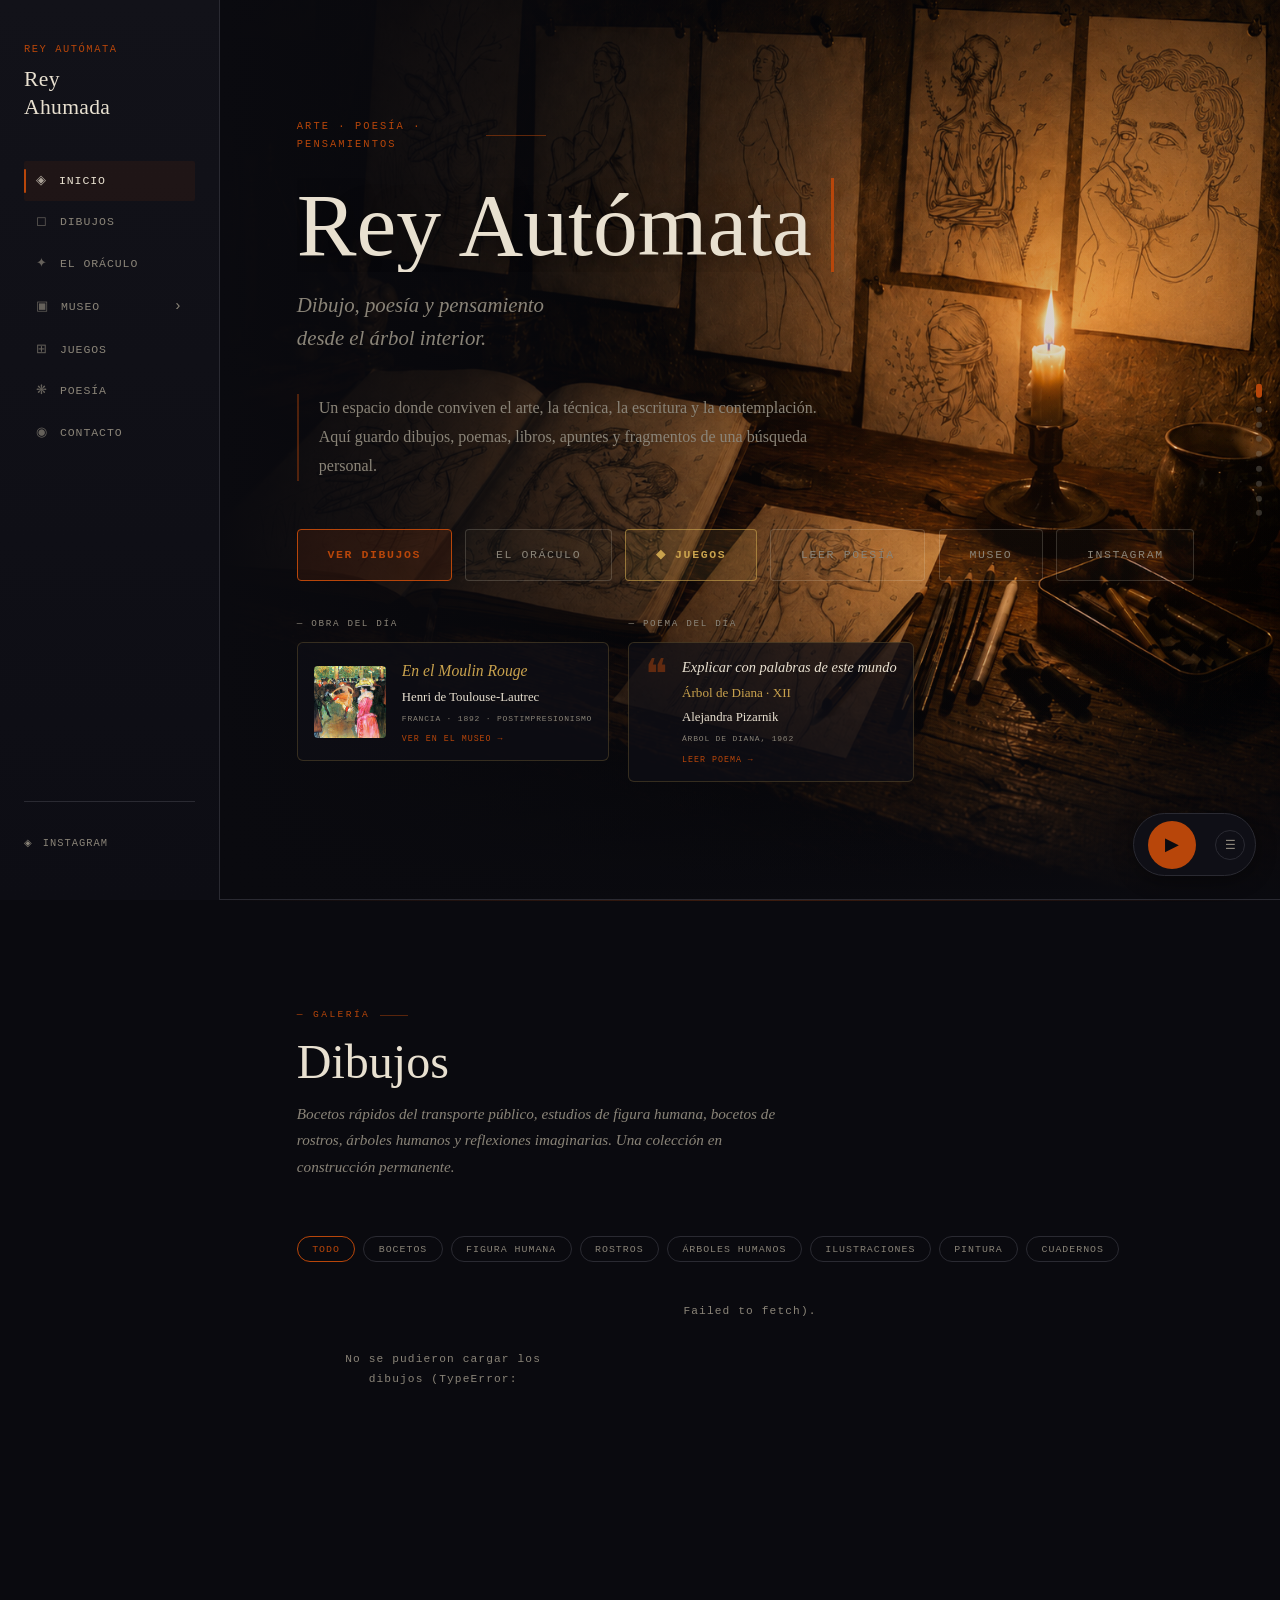
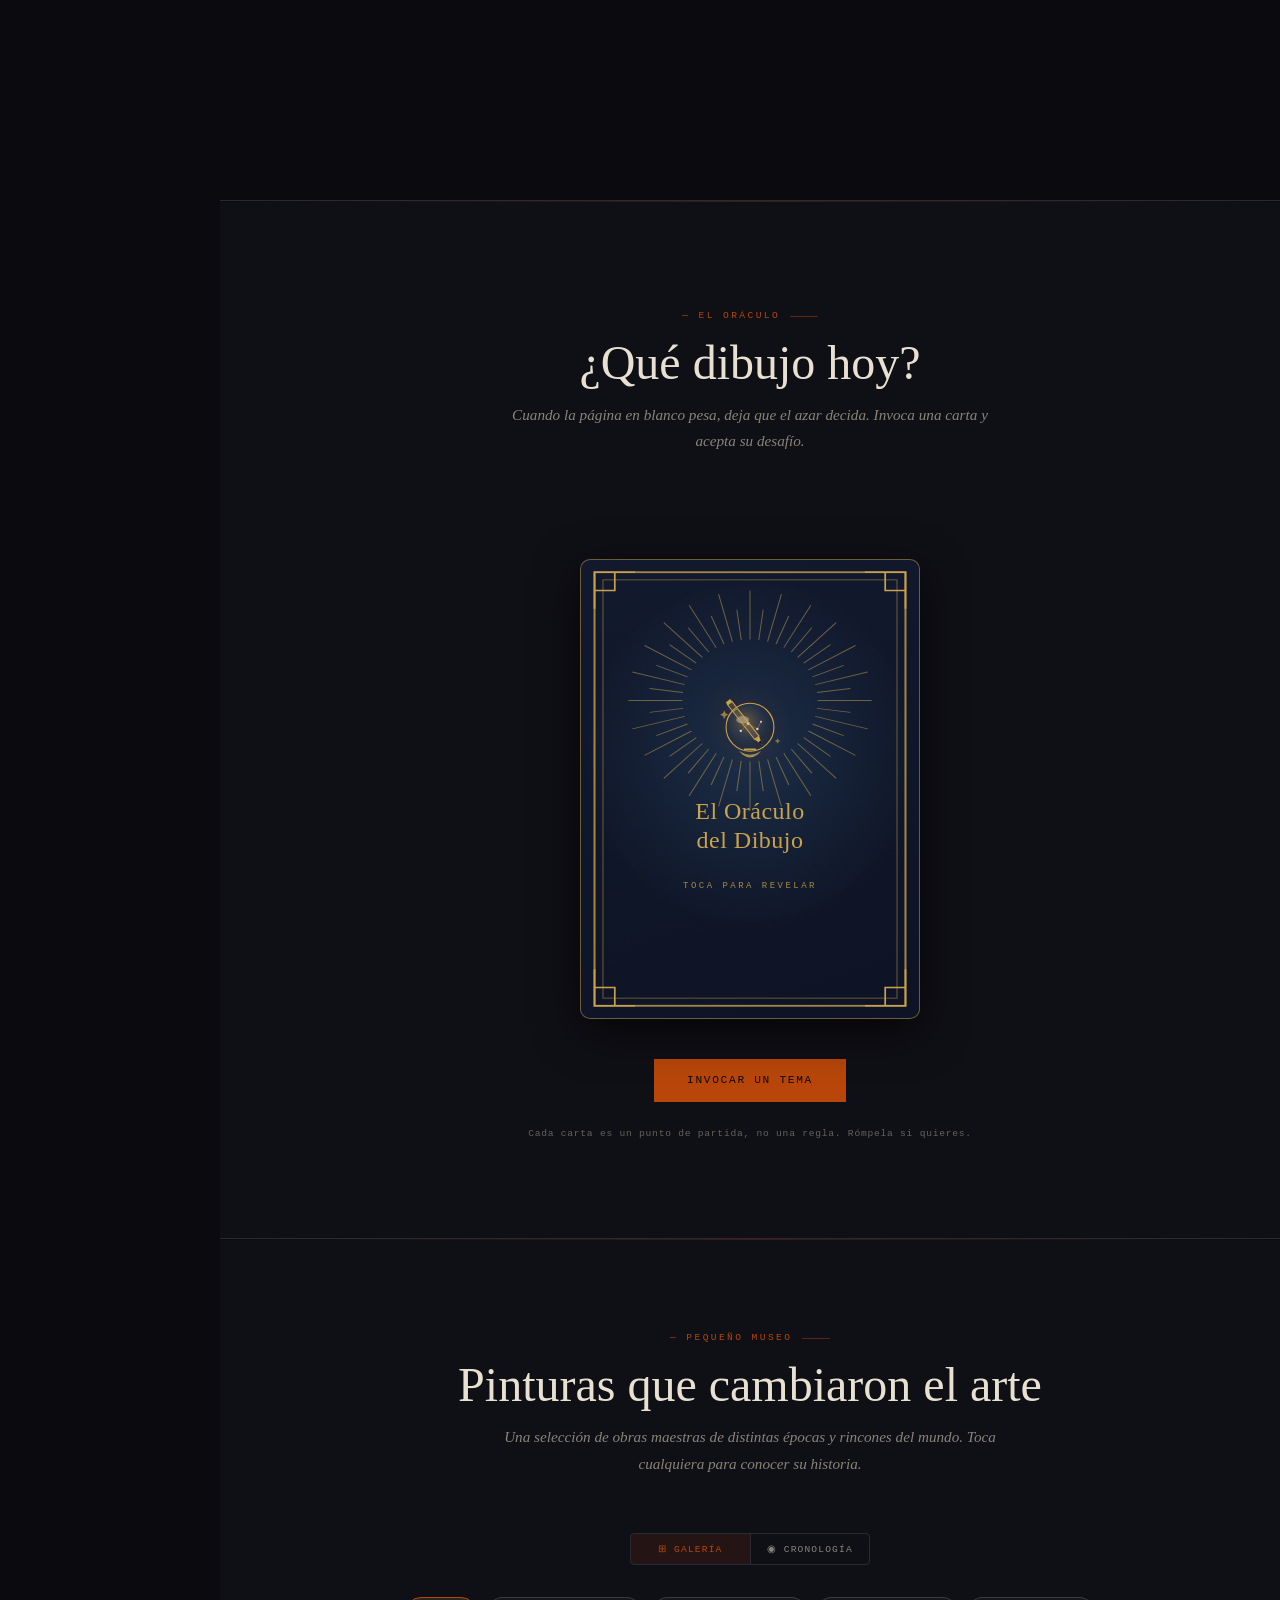
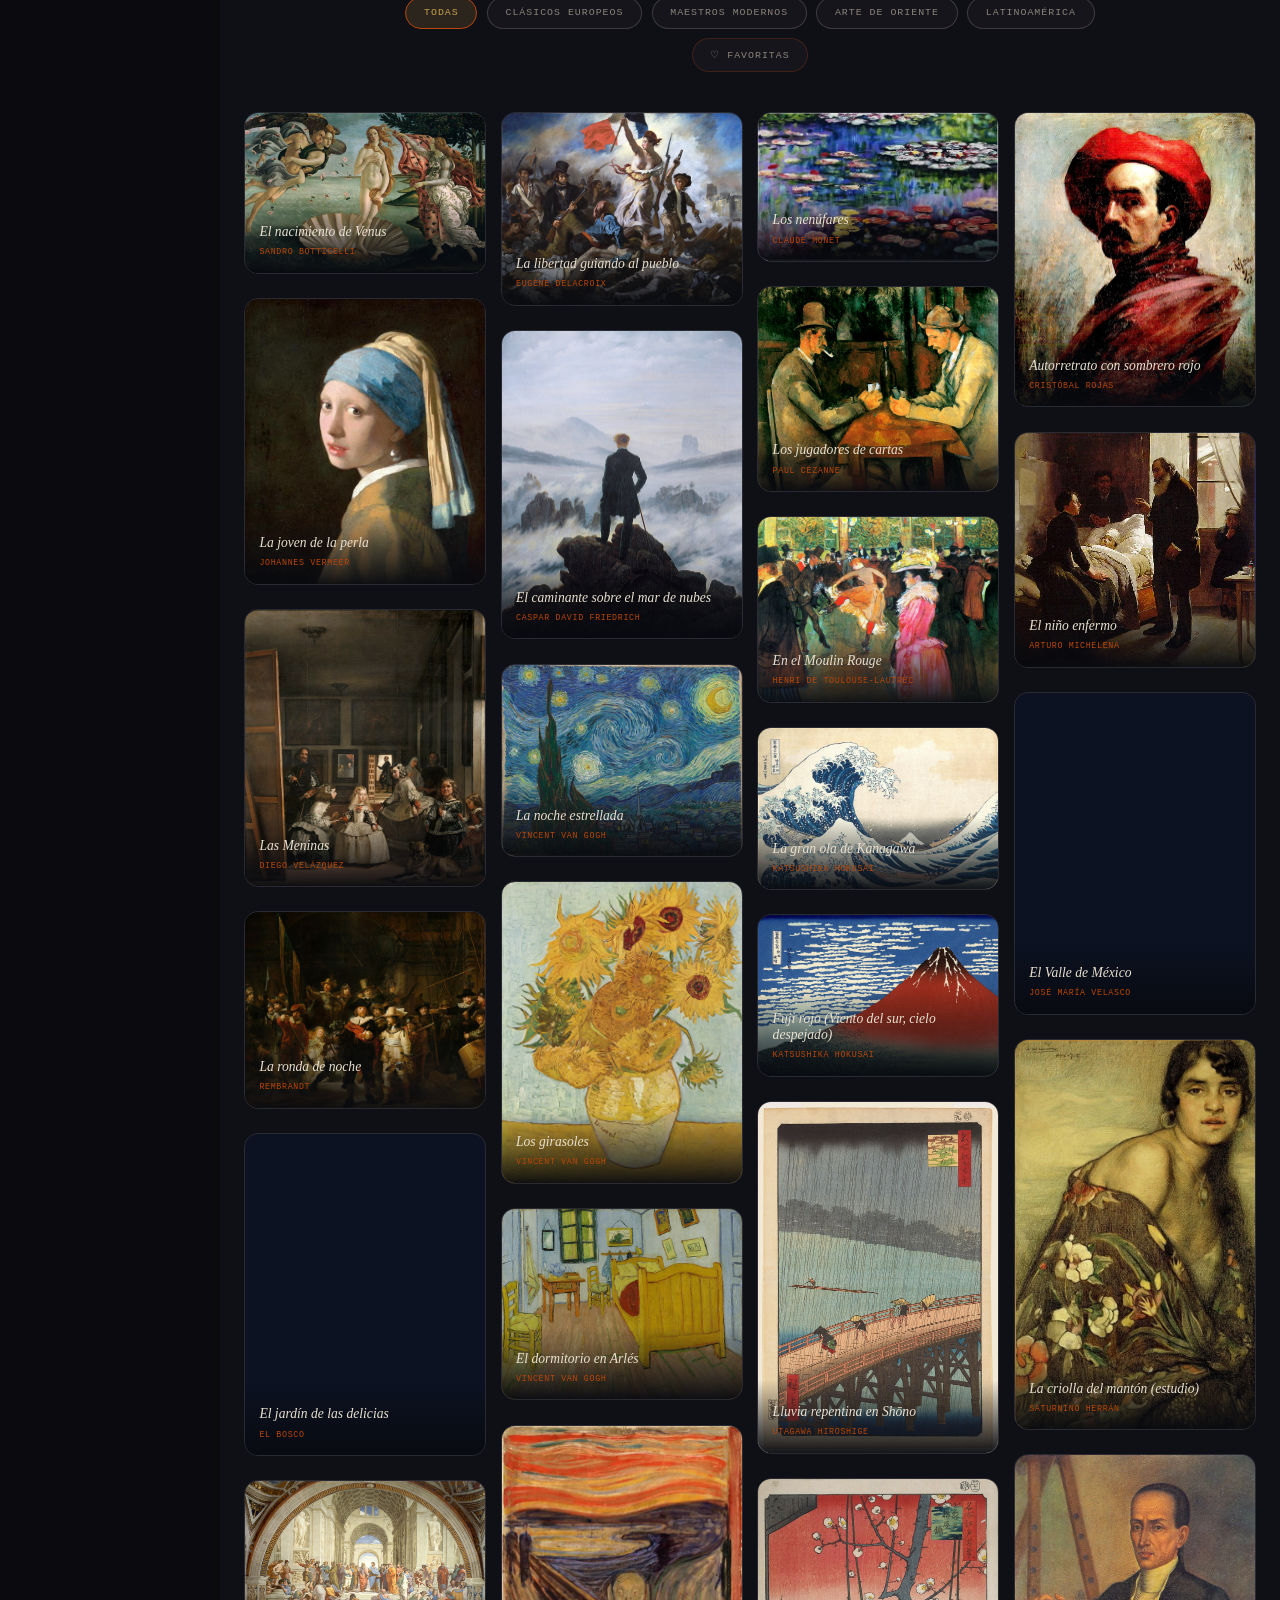
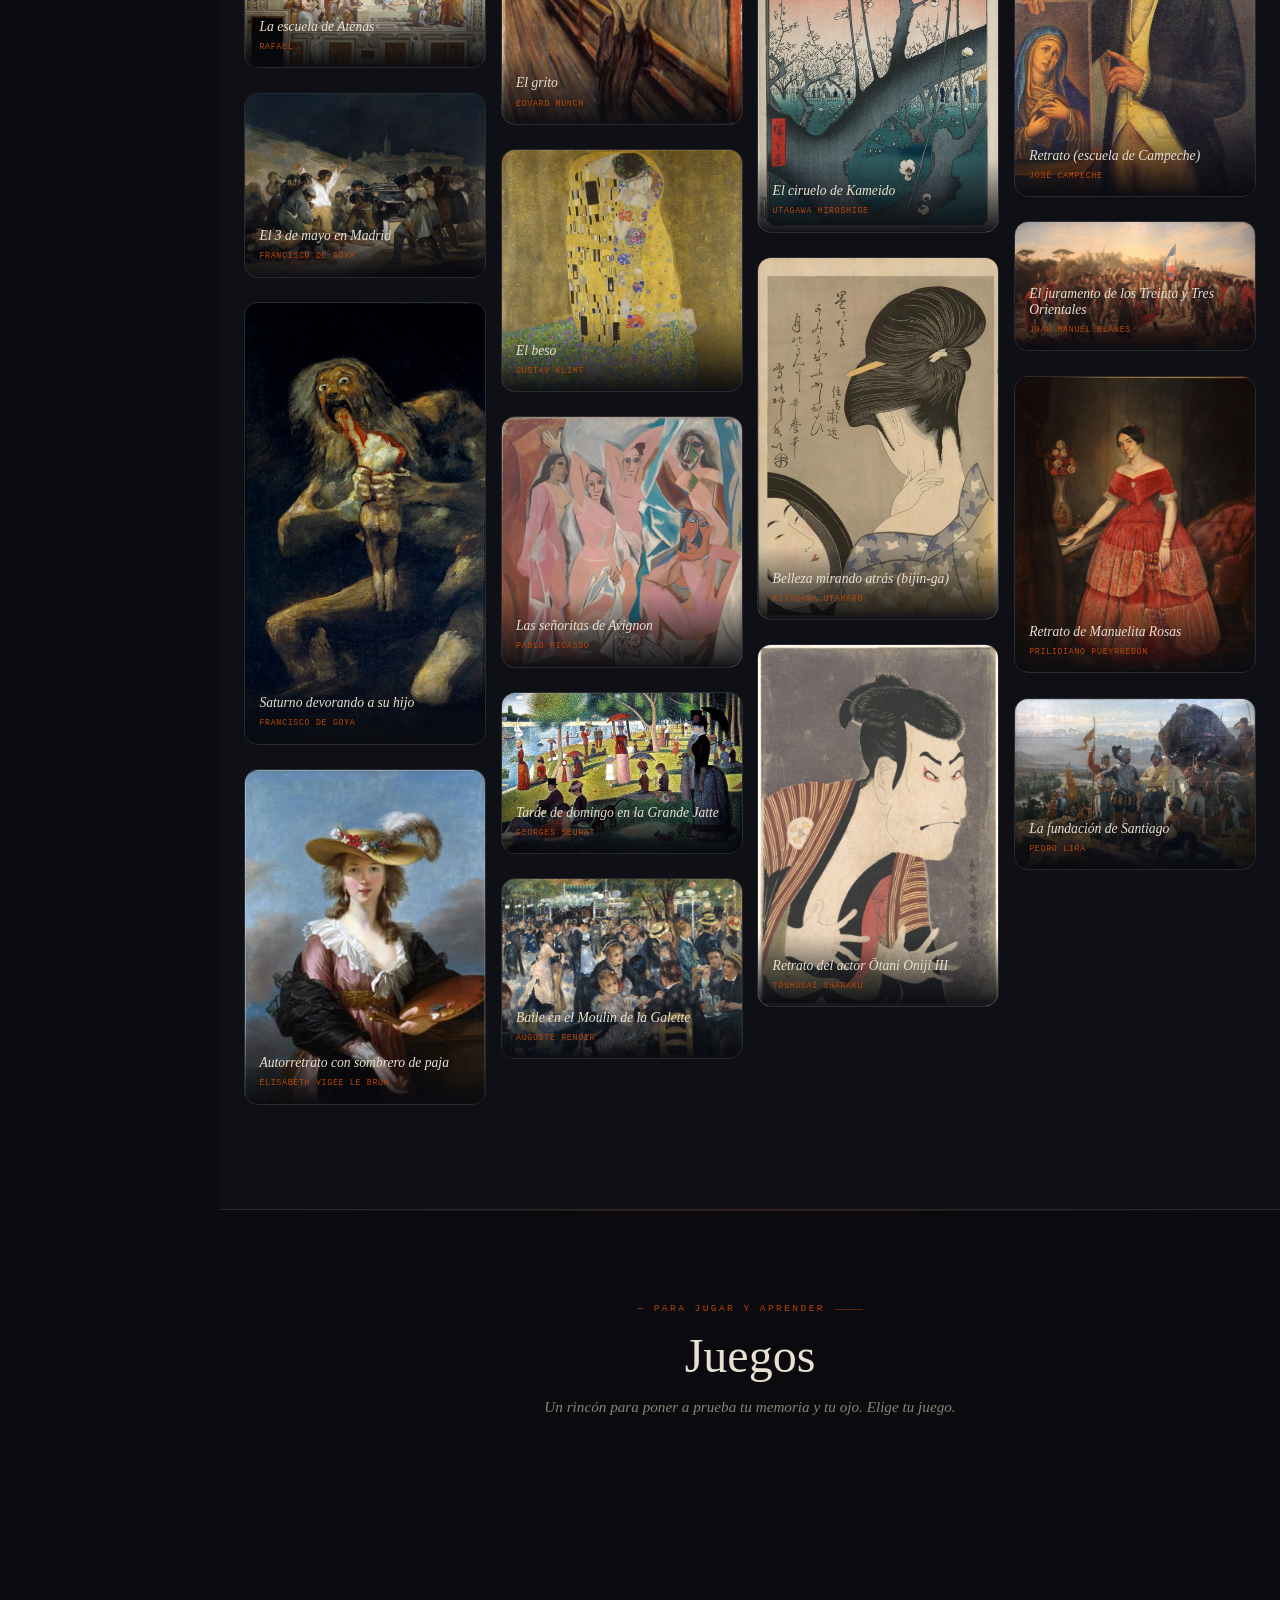
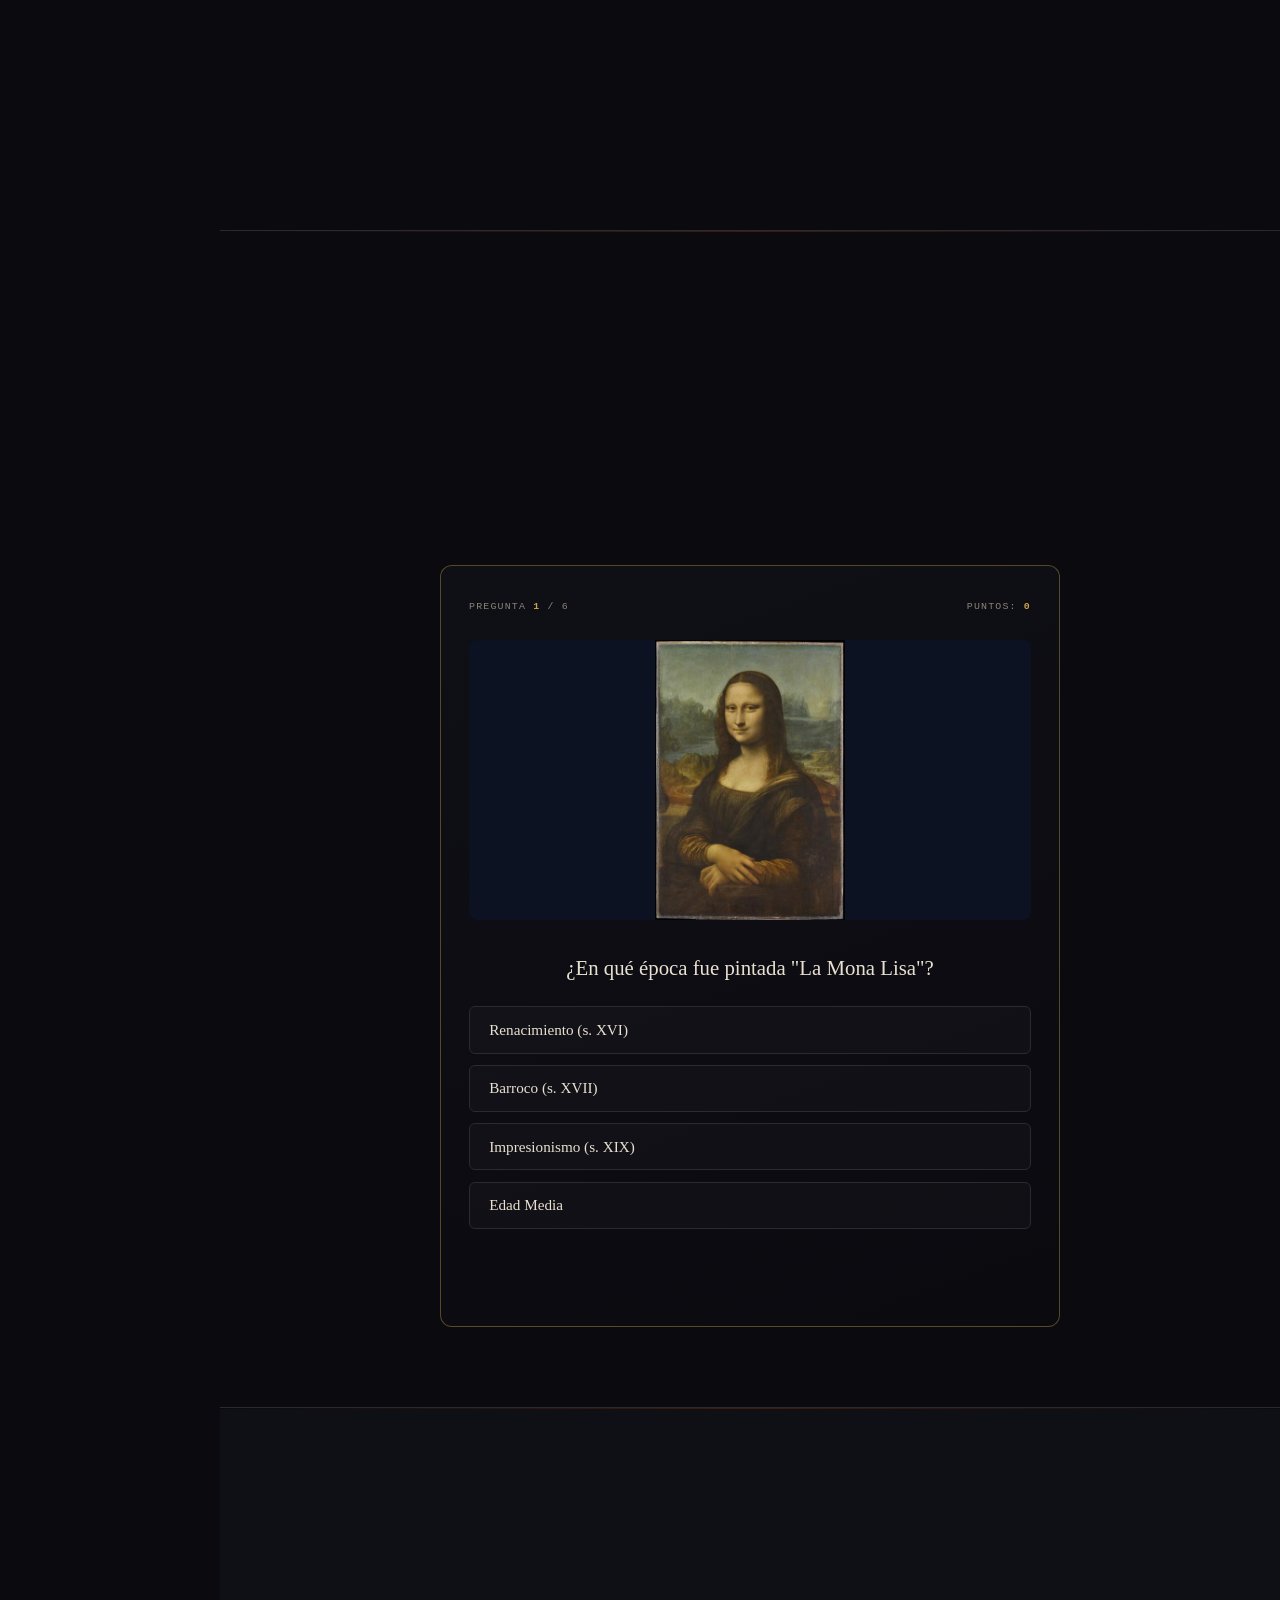
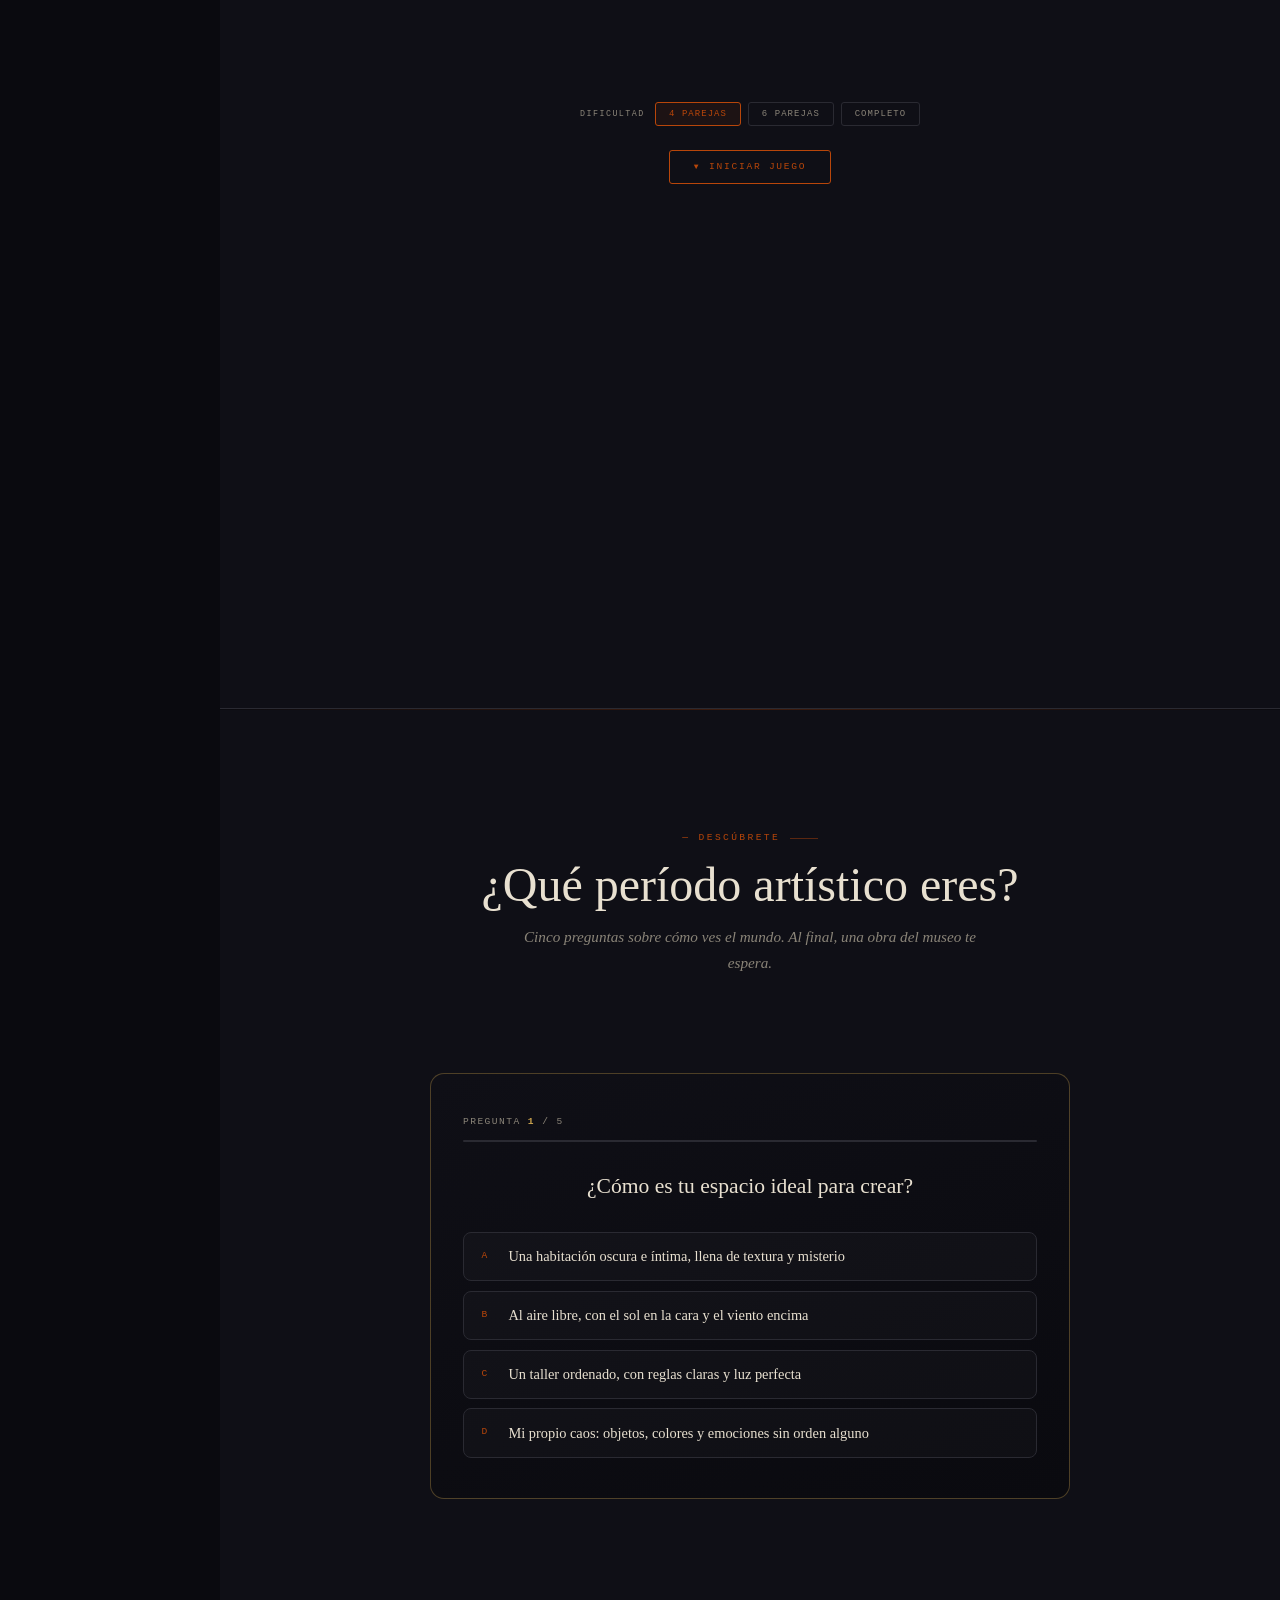
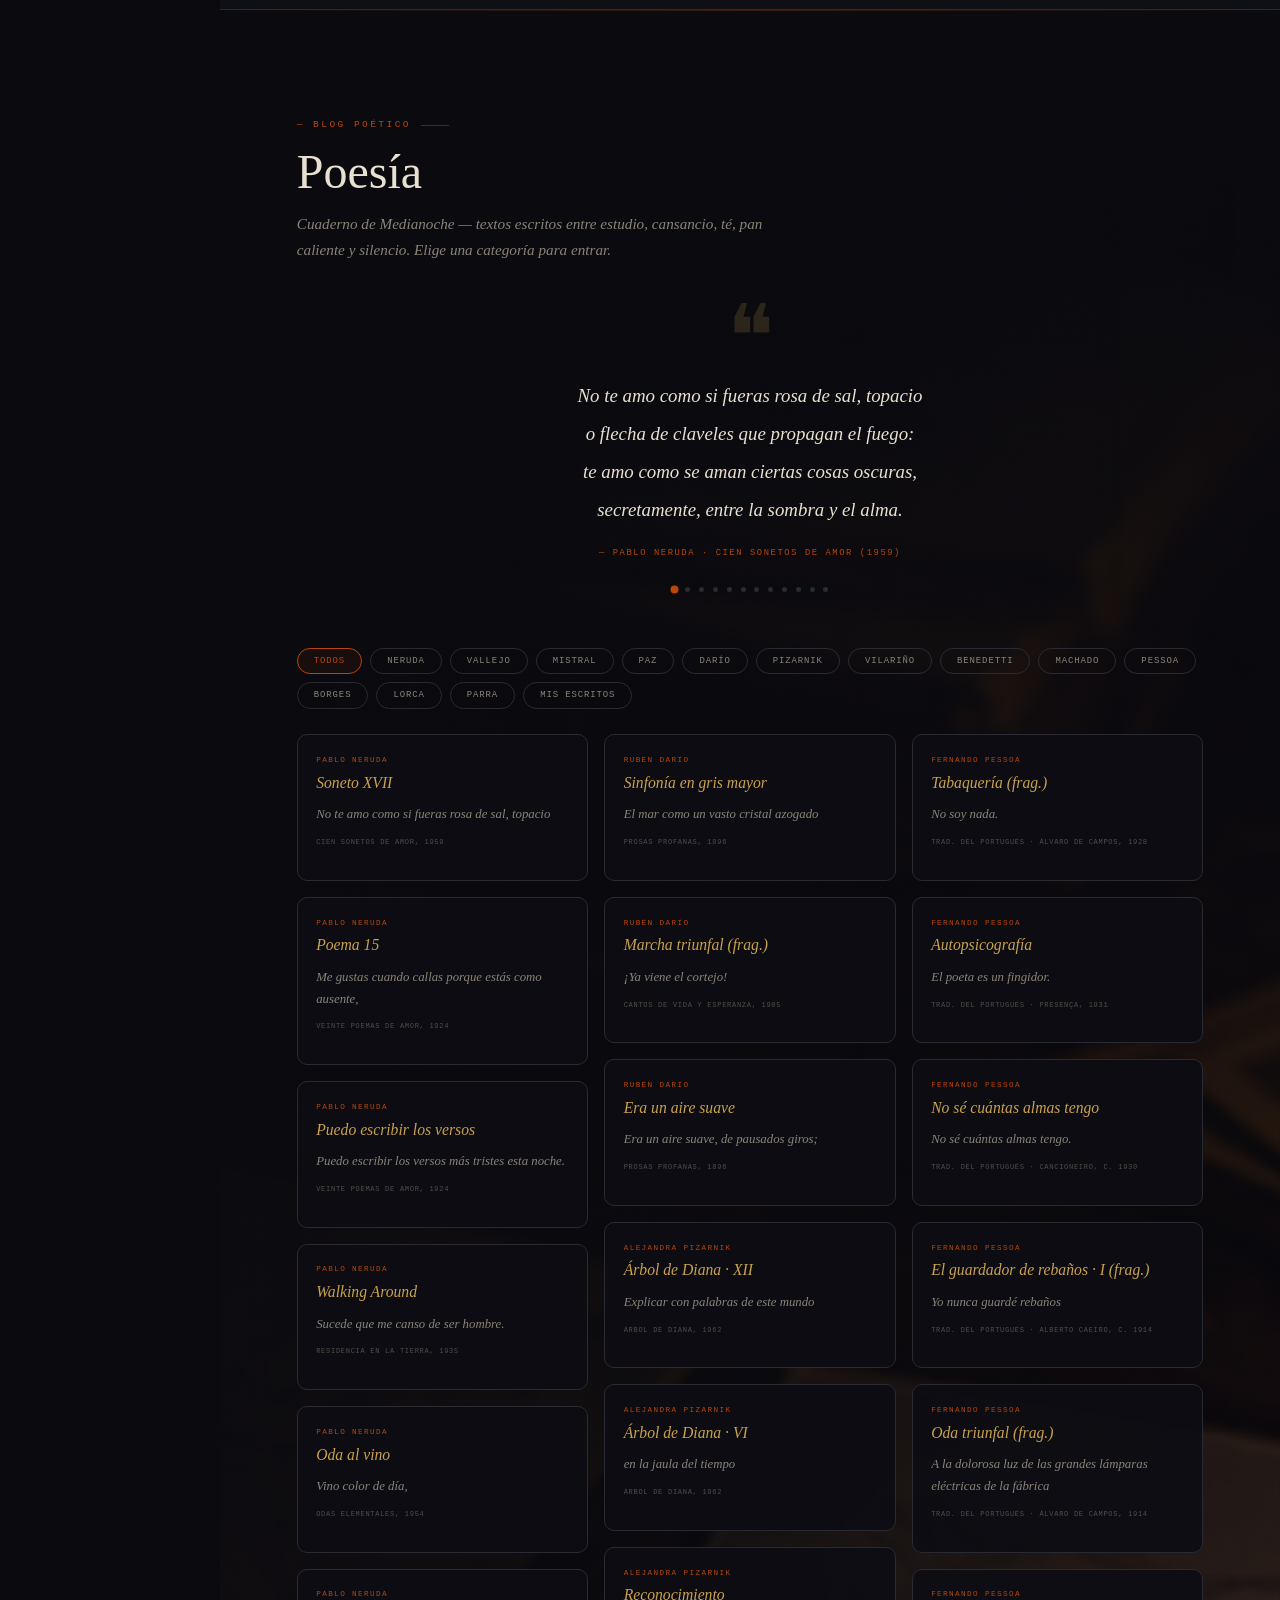
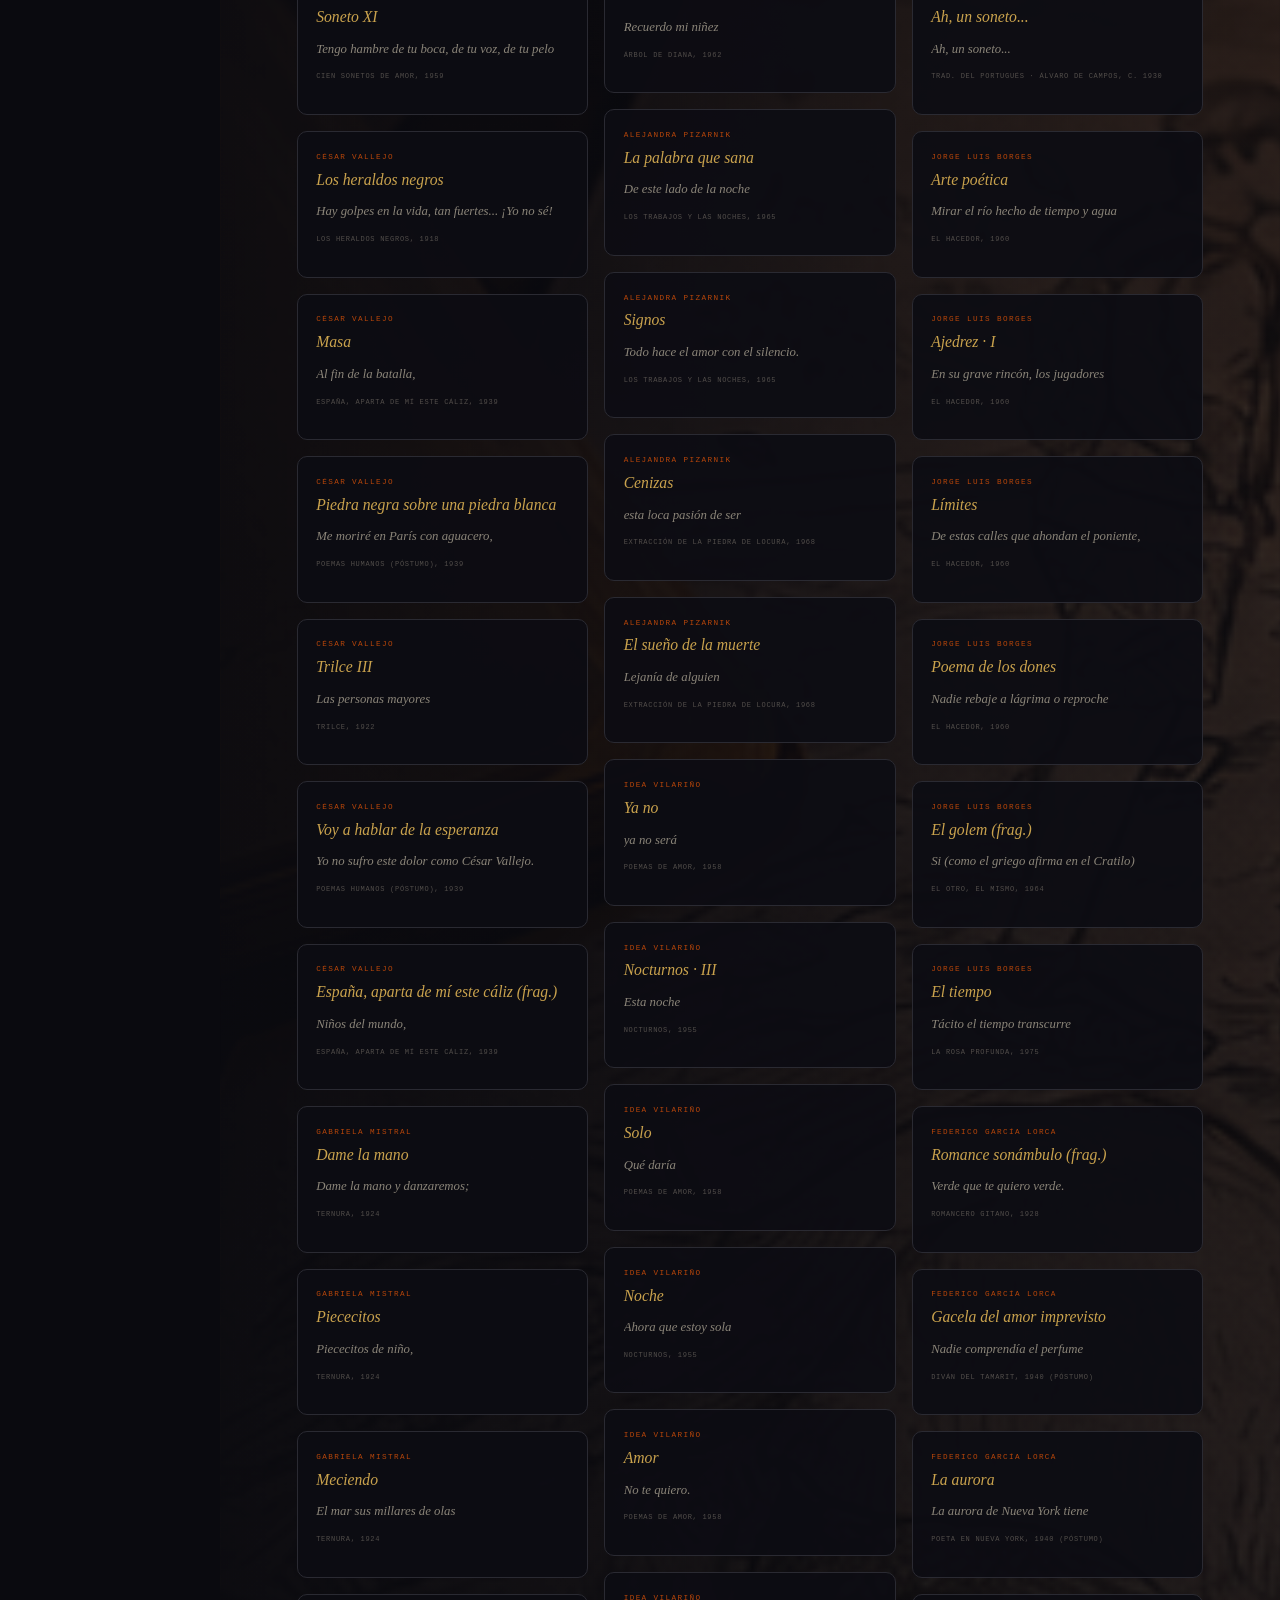
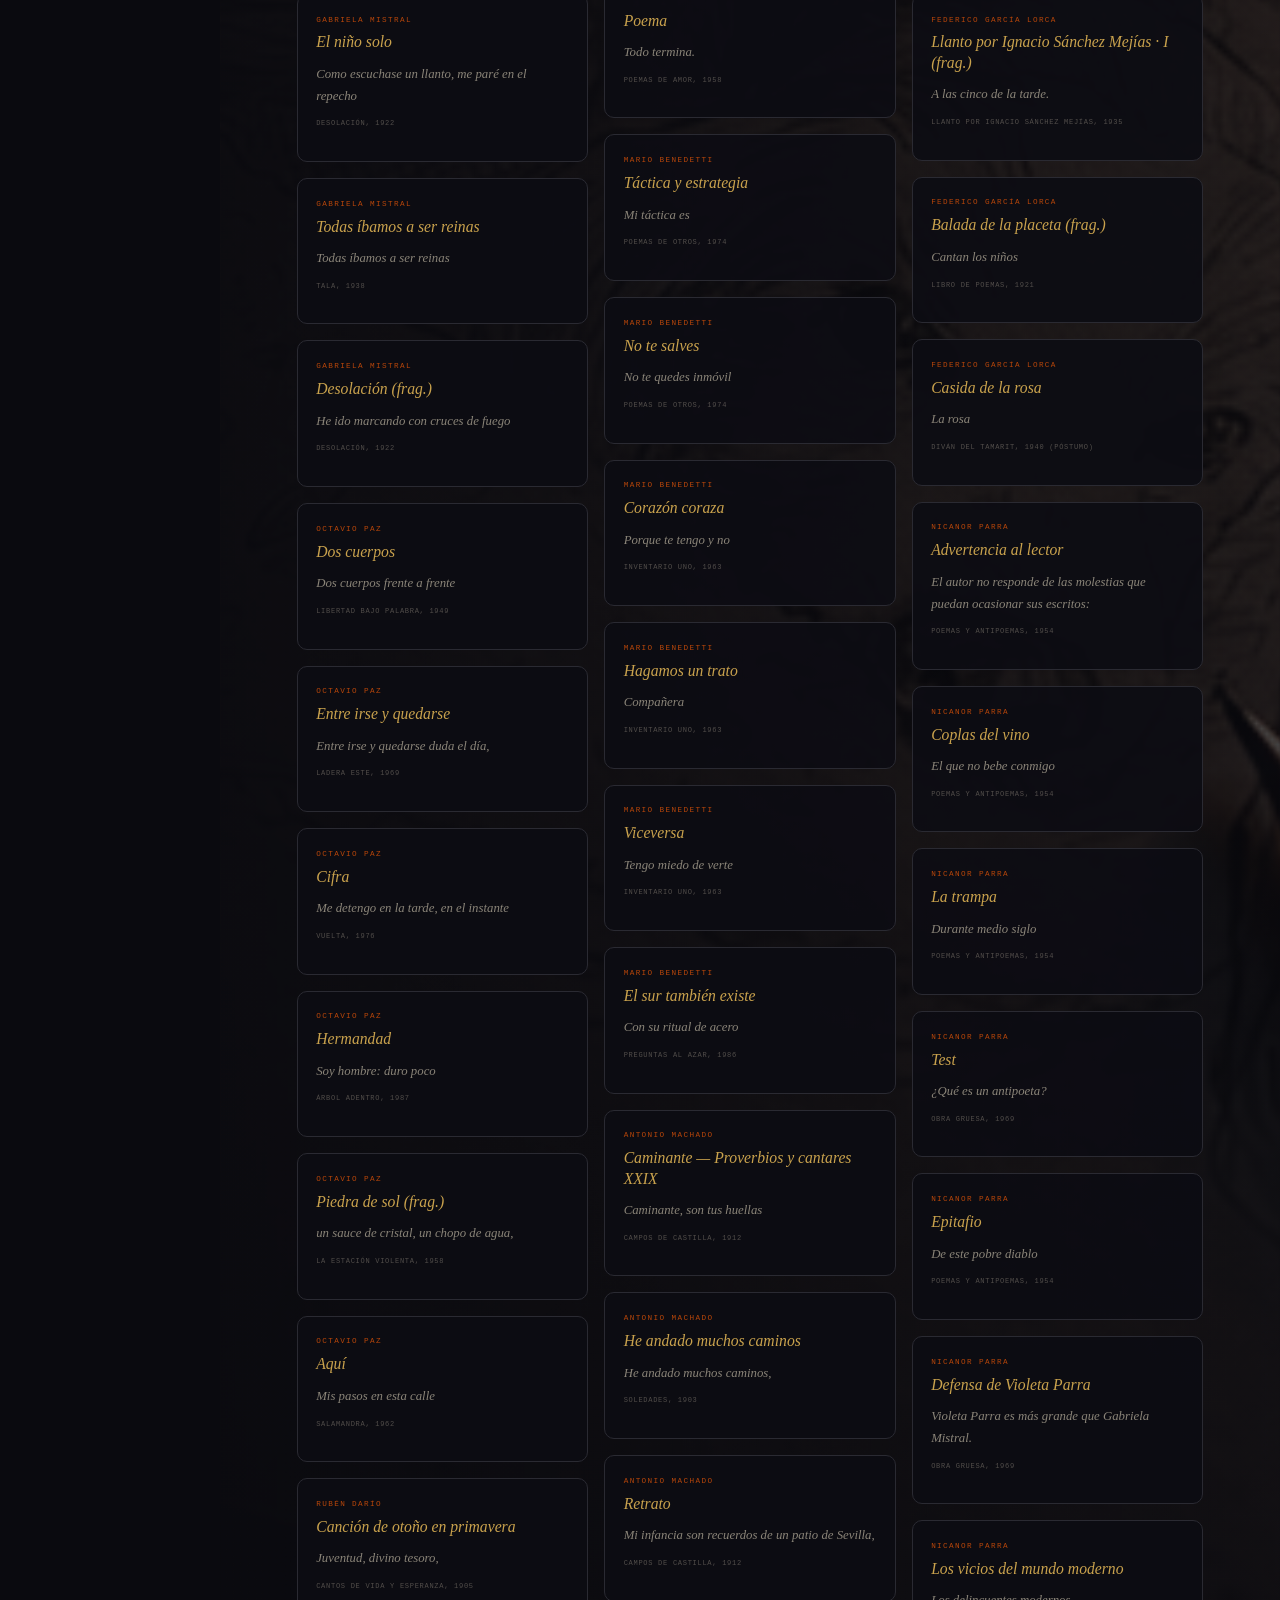
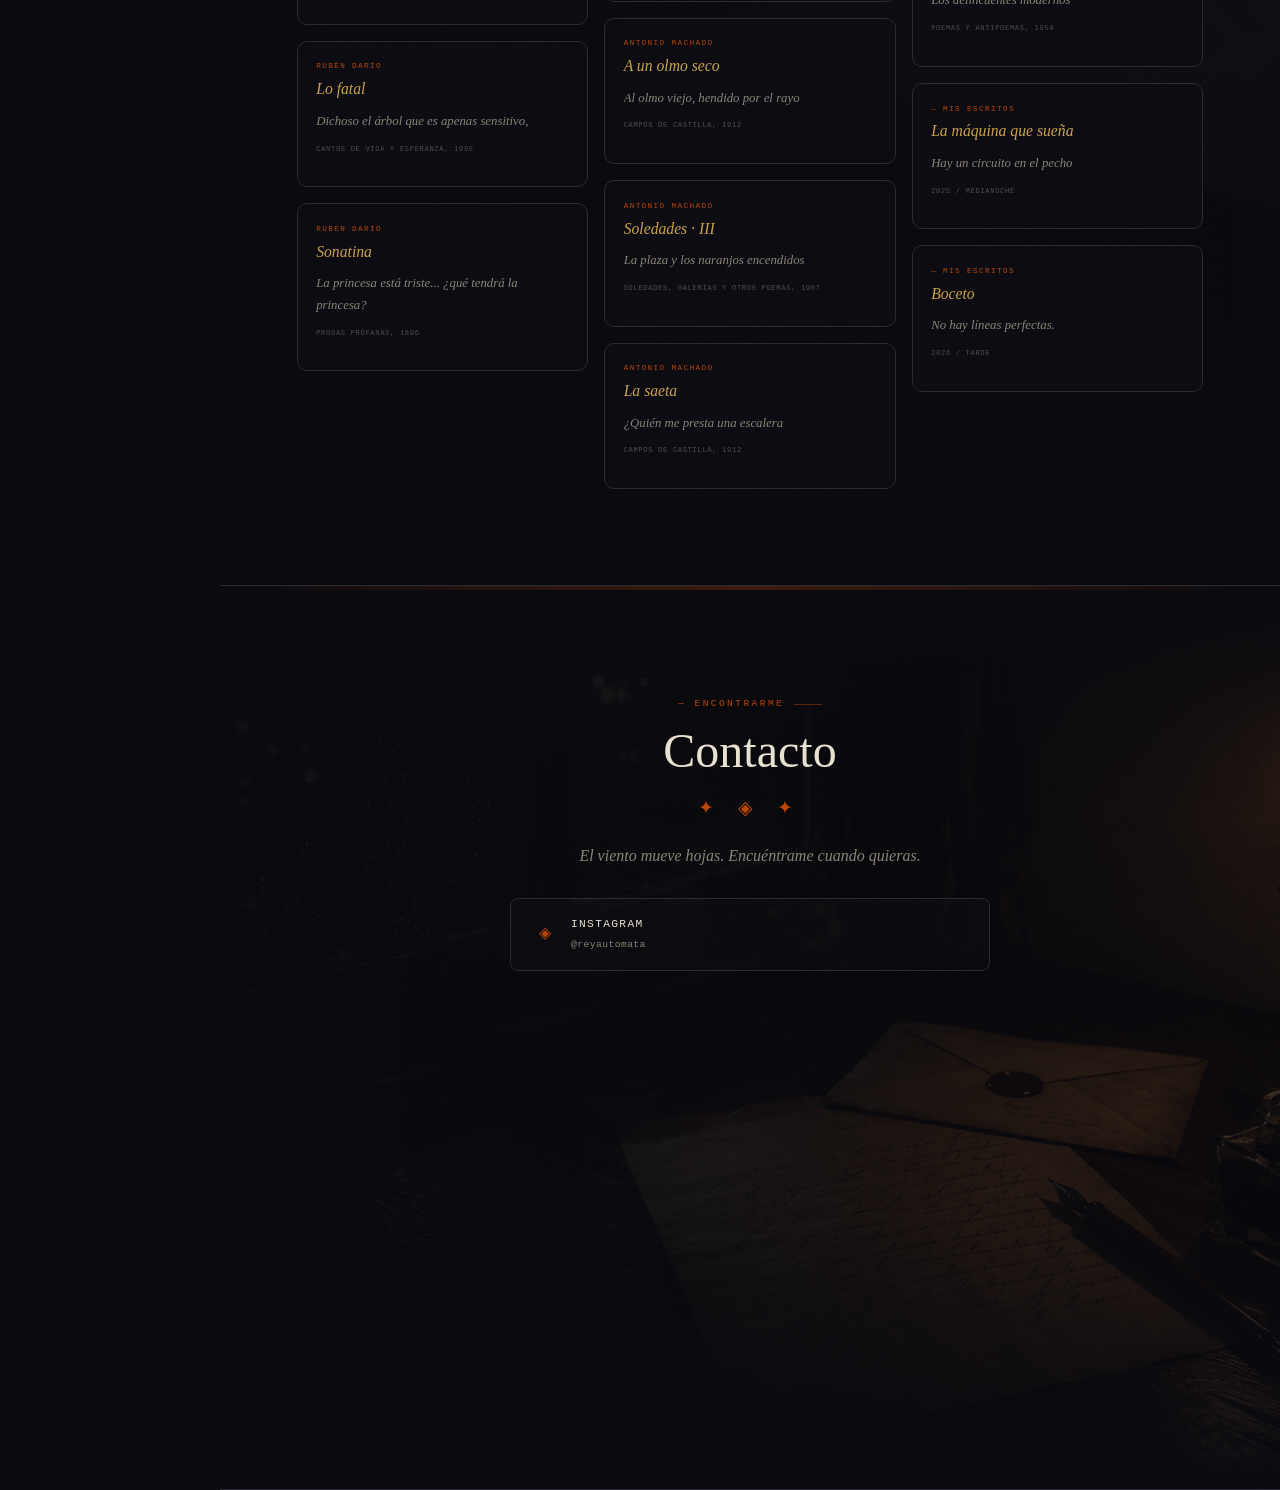
==== commit bde4fb6d: "Update index.html" ====
--- a/index.html
+++ b/index.html
@@ -3885,15 +3885,6 @@
       <li><a href="#poesia">
         <span class="nav-icon">❋</span> Poesía
       </a></li>
-      <li><a href="#biblioteca">
-        <span class="nav-icon">◇</span> Biblioteca
-      </a></li>
-      <li><a href="#archivo">
-        <span class="nav-icon">▧</span> Archivo
-      </a></li>
-      <li><a href="#sobre-mi">
-        <span class="nav-icon">◎</span> Sobre mí
-      </a></li>
       <li><a href="#contacto">
         <span class="nav-icon">◉</span> Contacto
       </a></li>
@@ -3902,9 +3893,6 @@
     <div class="sidebar-footer">
       <a href="https://instagram.com/reyautomata" target="_blank">
         <span>◈</span> Instagram
-      </a>
-      <a href="https://github.com" target="_blank">
-        <span>◈</span> GitHub
       </a>
     </div>
   </nav>
@@ -3926,9 +3914,7 @@
         <a href="#oraculo" class="btn btn-ghost">El Oráculo</a>
         <a href="#juegos" class="btn btn-juegos">◆ Juegos</a>
         <a href="#poesia" class="btn btn-ghost">Leer poesía</a>
-        <a href="#biblioteca" class="btn btn-ghost">Biblioteca</a>
         <a href="#galeria-arte" class="btn btn-ghost">Museo</a>
-        <a href="#archivo" class="btn btn-ghost">Archivos</a>
         <a href="https://instagram.com/reyautomata" target="_blank" class="btn btn-ghost">Instagram</a>
       </div>
 
@@ -4178,7 +4164,7 @@
     <div class="rule"></div>
 
     <!-- BIBLIOTECA -->
-    <section id="biblioteca" class="bg-img" style="--bg-image: url('img/fondo-biblioteca.png')">
+    <section id="biblioteca" class="bg-img" style="display:none; --bg-image: url('img/fondo-biblioteca.png')">
       <p class="section-label reveal">— Lecturas</p>
       <h2 class="section-title reveal">Biblioteca</h2>
       <p class="section-desc reveal">Libros que habitan mi mesa, mi cabeza y mis lápices.</p>
@@ -4229,7 +4215,7 @@
     <div class="rule"></div>
 
     <!-- ARCHIVO -->
-    <section id="archivo" class="bg-img" style="--bg-image: url('img/fondo-archivo.png')">
+    <section id="archivo" class="bg-img" style="display:none; --bg-image: url('img/fondo-archivo.png')">
       <p class="section-label reveal">— Repositorio</p>
       <h2 class="section-title reveal">Archivo</h2>
       <p class="section-desc reveal">Materiales de dibujo, textos de arte y dibujos disponibles para lectura y descarga.</p>
@@ -4266,8 +4252,8 @@
 
     <div class="rule"></div>
 
-    <!-- SOBRE MÍ -->
-    <section id="sobre-mi" class="bg-img" style="--bg-image: url('img/fondo-sobremi.png')">
+    <!-- SOBRE MÍ (OCULTA - para volver a mostrarla, quita display:none del style) -->
+    <section id="sobre-mi" class="bg-img" style="display:none; --bg-image: url('img/fondo-sobremi.png')">
       <div class="about-wrap">
       <div class="about-portrait">
         <img src="img/retrato.png" alt="Rey Ahumada"
@@ -4306,17 +4292,7 @@
 
         <div class="contact-ornament reveal" aria-hidden="true">✦ ◈ ✦</div>
 
-        <p class="contact-tagline reveal">El viento mueve hojas. Escríbeme cuando quieras.</p>
-
-        <a href="mailto:ingenieria.ahumada@gmail.com" class="contact-email reveal">
-          ingenieria.ahumada@gmail.com
-        </a>
-
-        <div class="contact-divider reveal" aria-hidden="true">
-          <span></span>
-          <span class="contact-divider-text">o encuéntrame en</span>
-          <span></span>
-        </div>
+        <p class="contact-tagline reveal">El viento mueve hojas. Encuéntrame cuando quieras.</p>
 
         <div class="contact-links reveal">
           <a href="https://instagram.com/reyautomata" target="_blank" class="contact-link">
@@ -4324,14 +4300,6 @@
             <span class="contact-link-body">
               <span class="contact-link-name">Instagram</span>
               <span class="contact-link-handle">@reyautomata</span>
-            </span>
-            <span class="contact-link-arrow">→</span>
-          </a>
-          <a href="https://github.com/reyautomata" target="_blank" class="contact-link">
-            <span class="contact-link-icon">◈</span>
-            <span class="contact-link-body">
-              <span class="contact-link-name">GitHub</span>
-              <span class="contact-link-handle">github.com/reyautomata</span>
             </span>
             <span class="contact-link-arrow">→</span>
           </a>
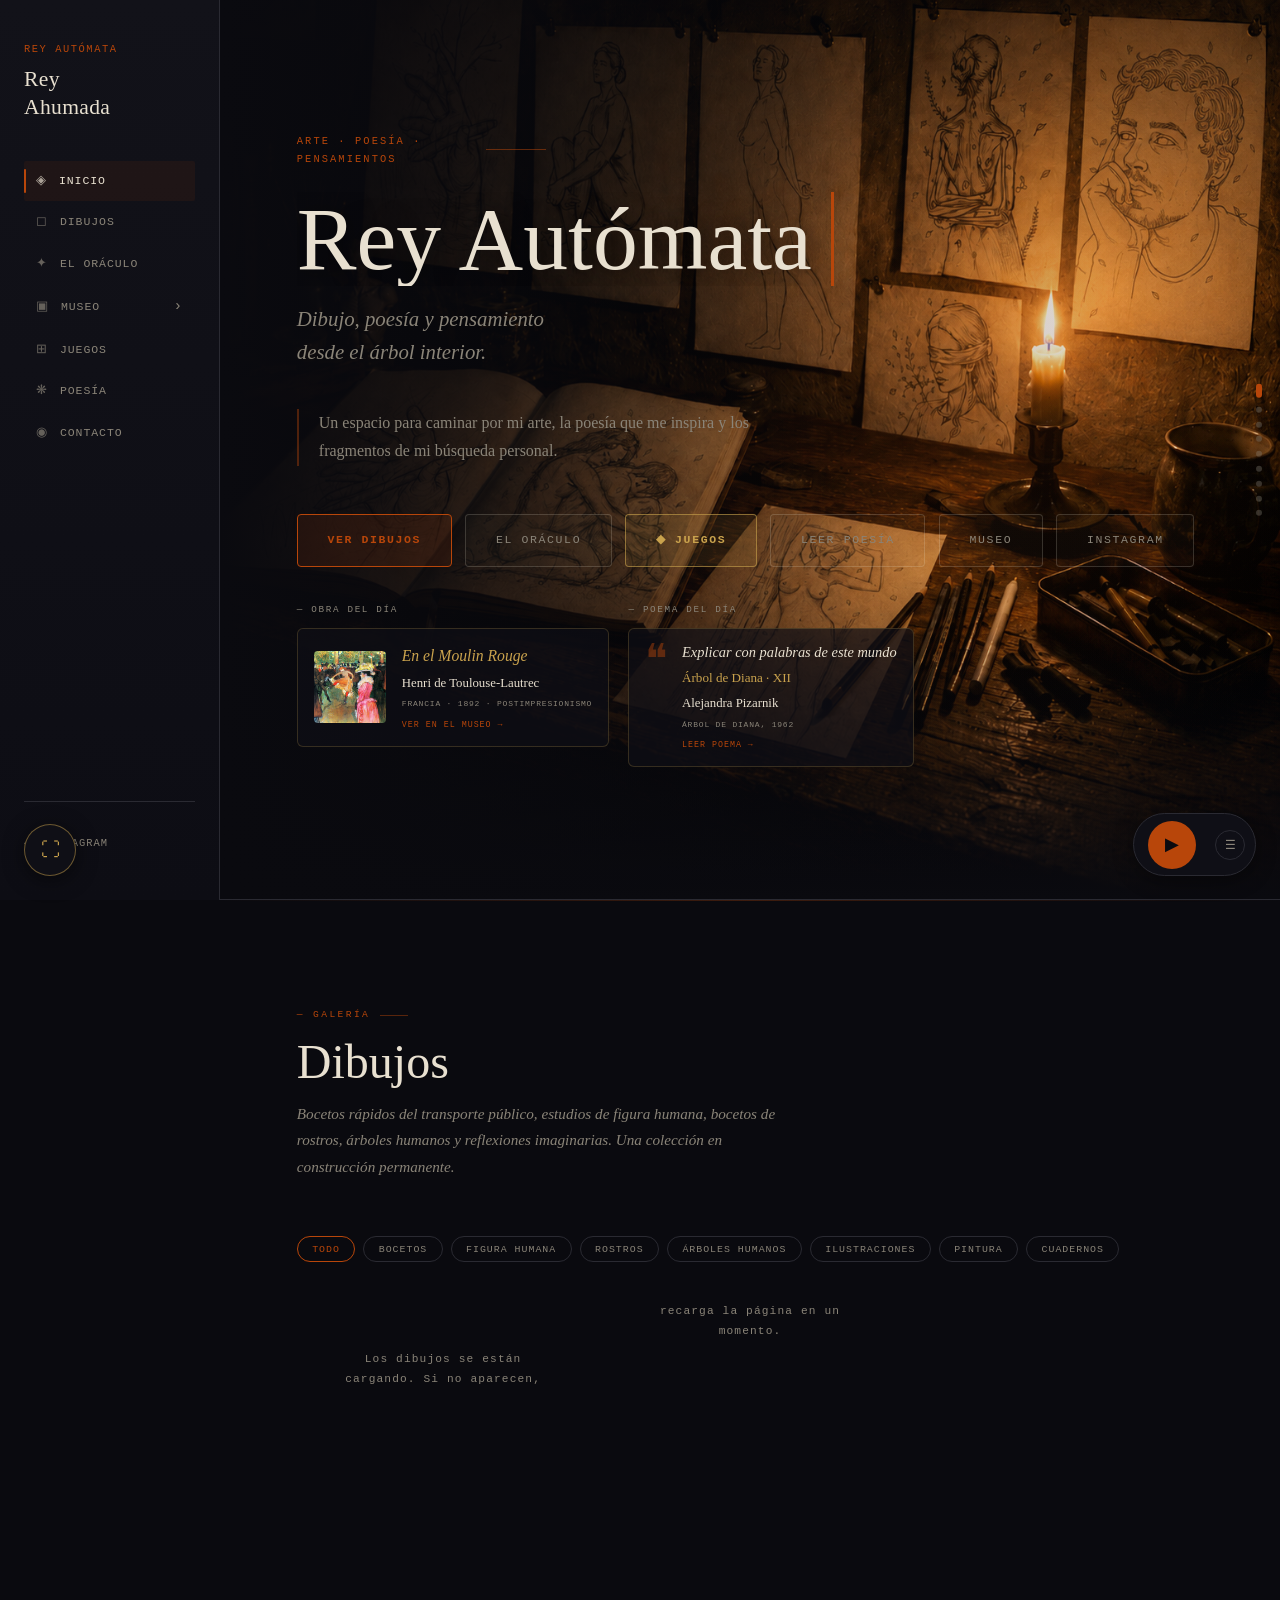
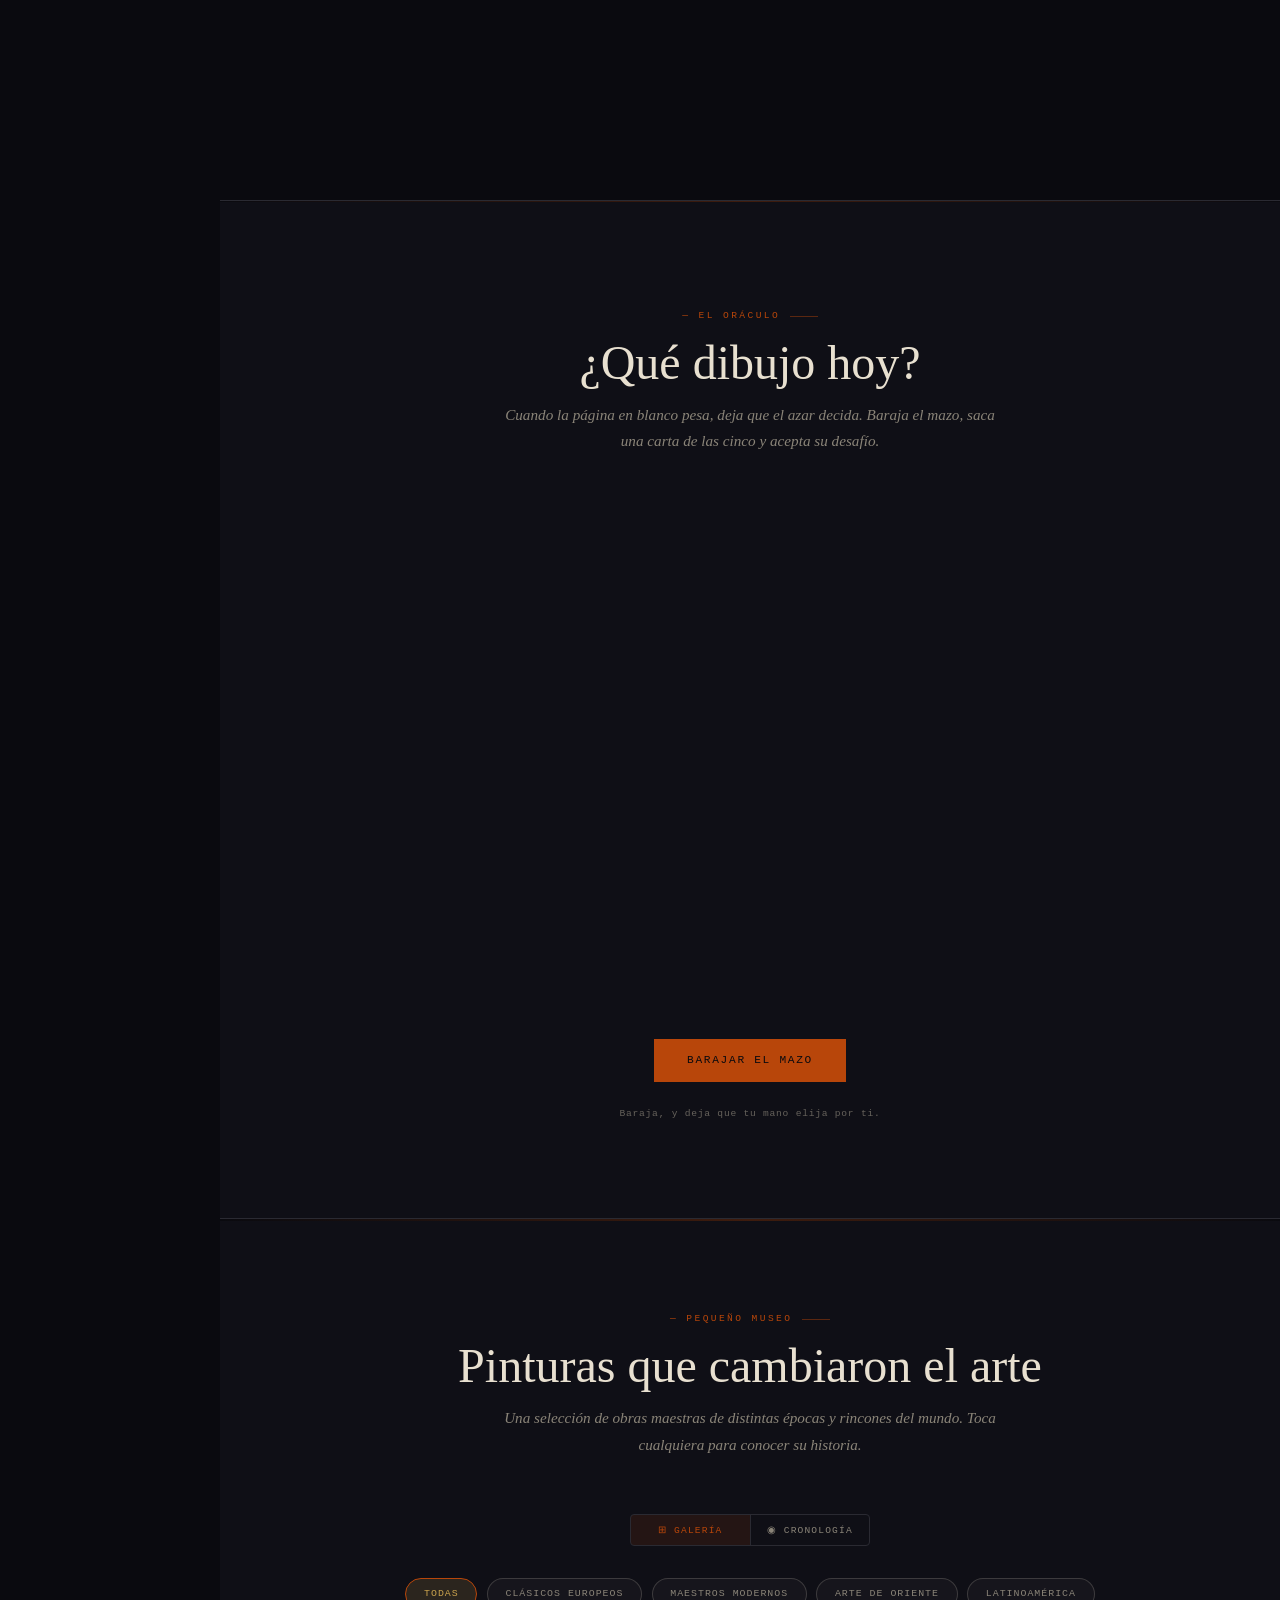
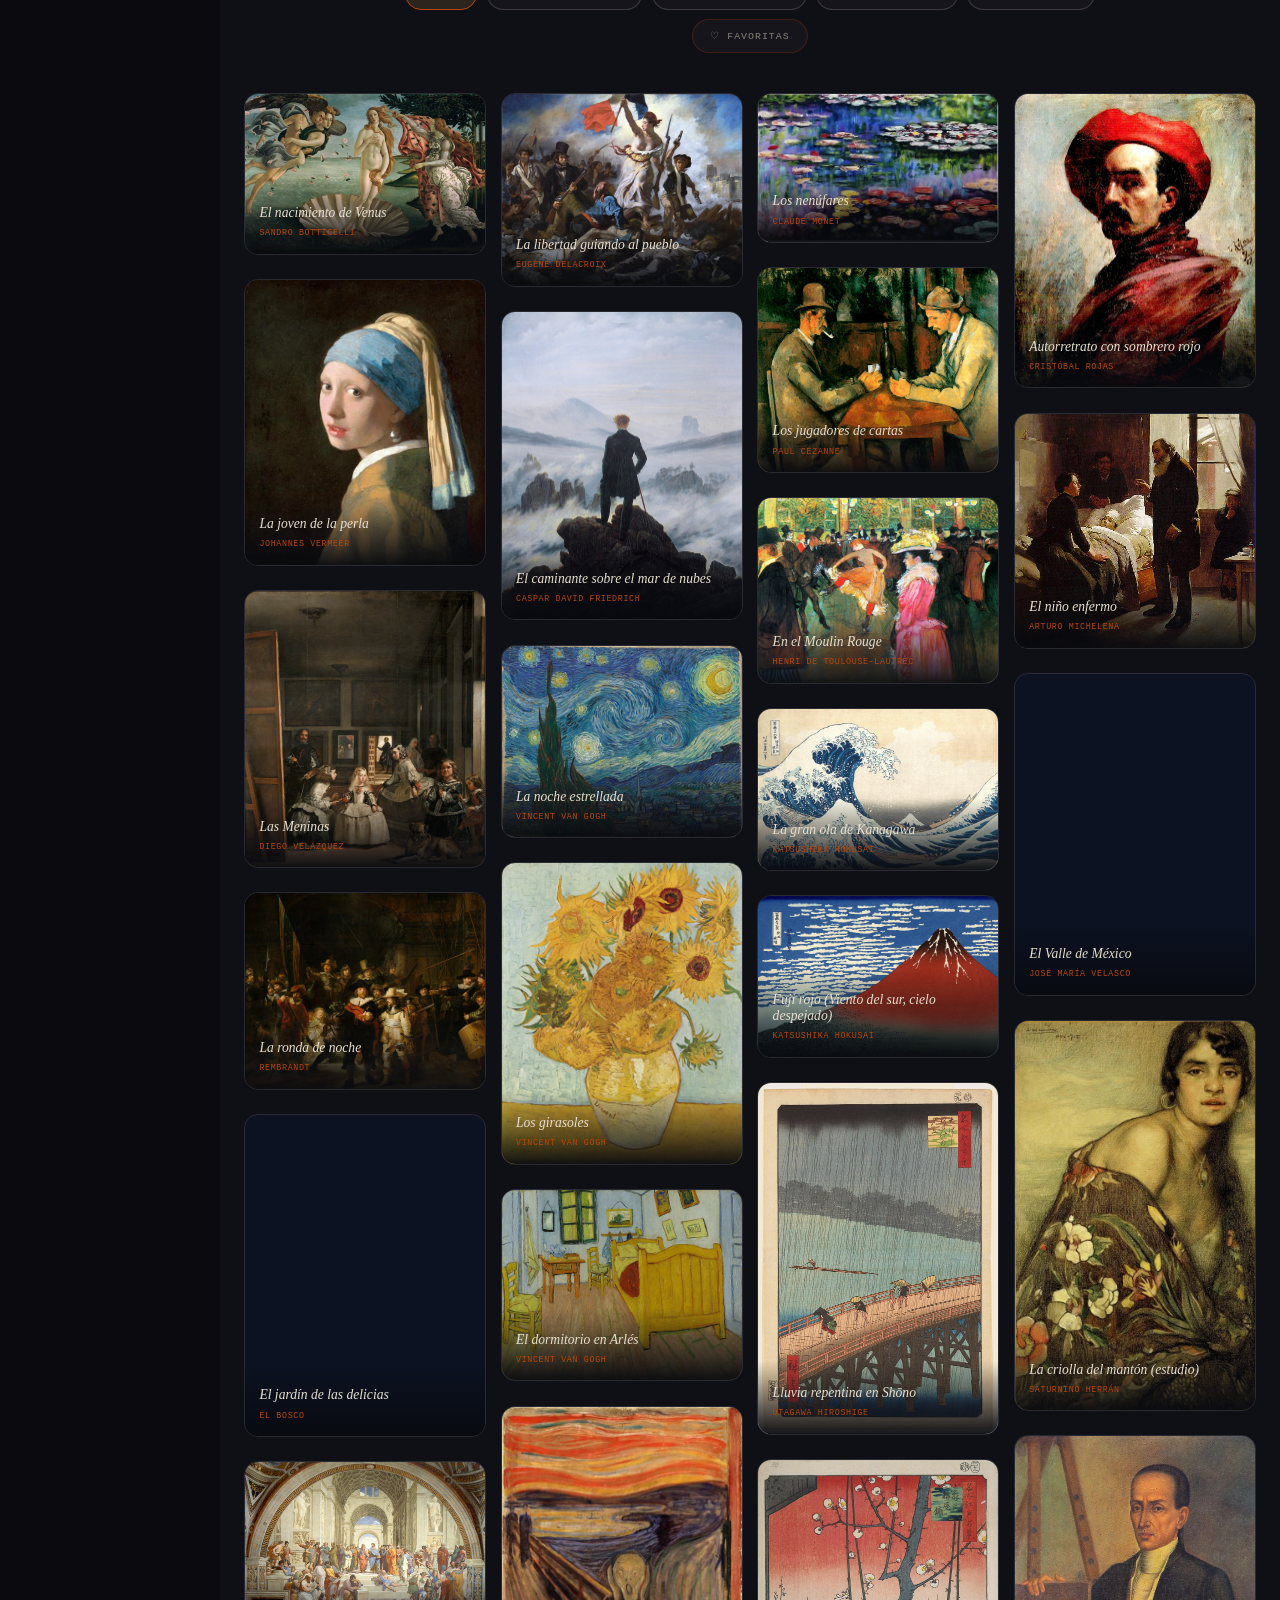
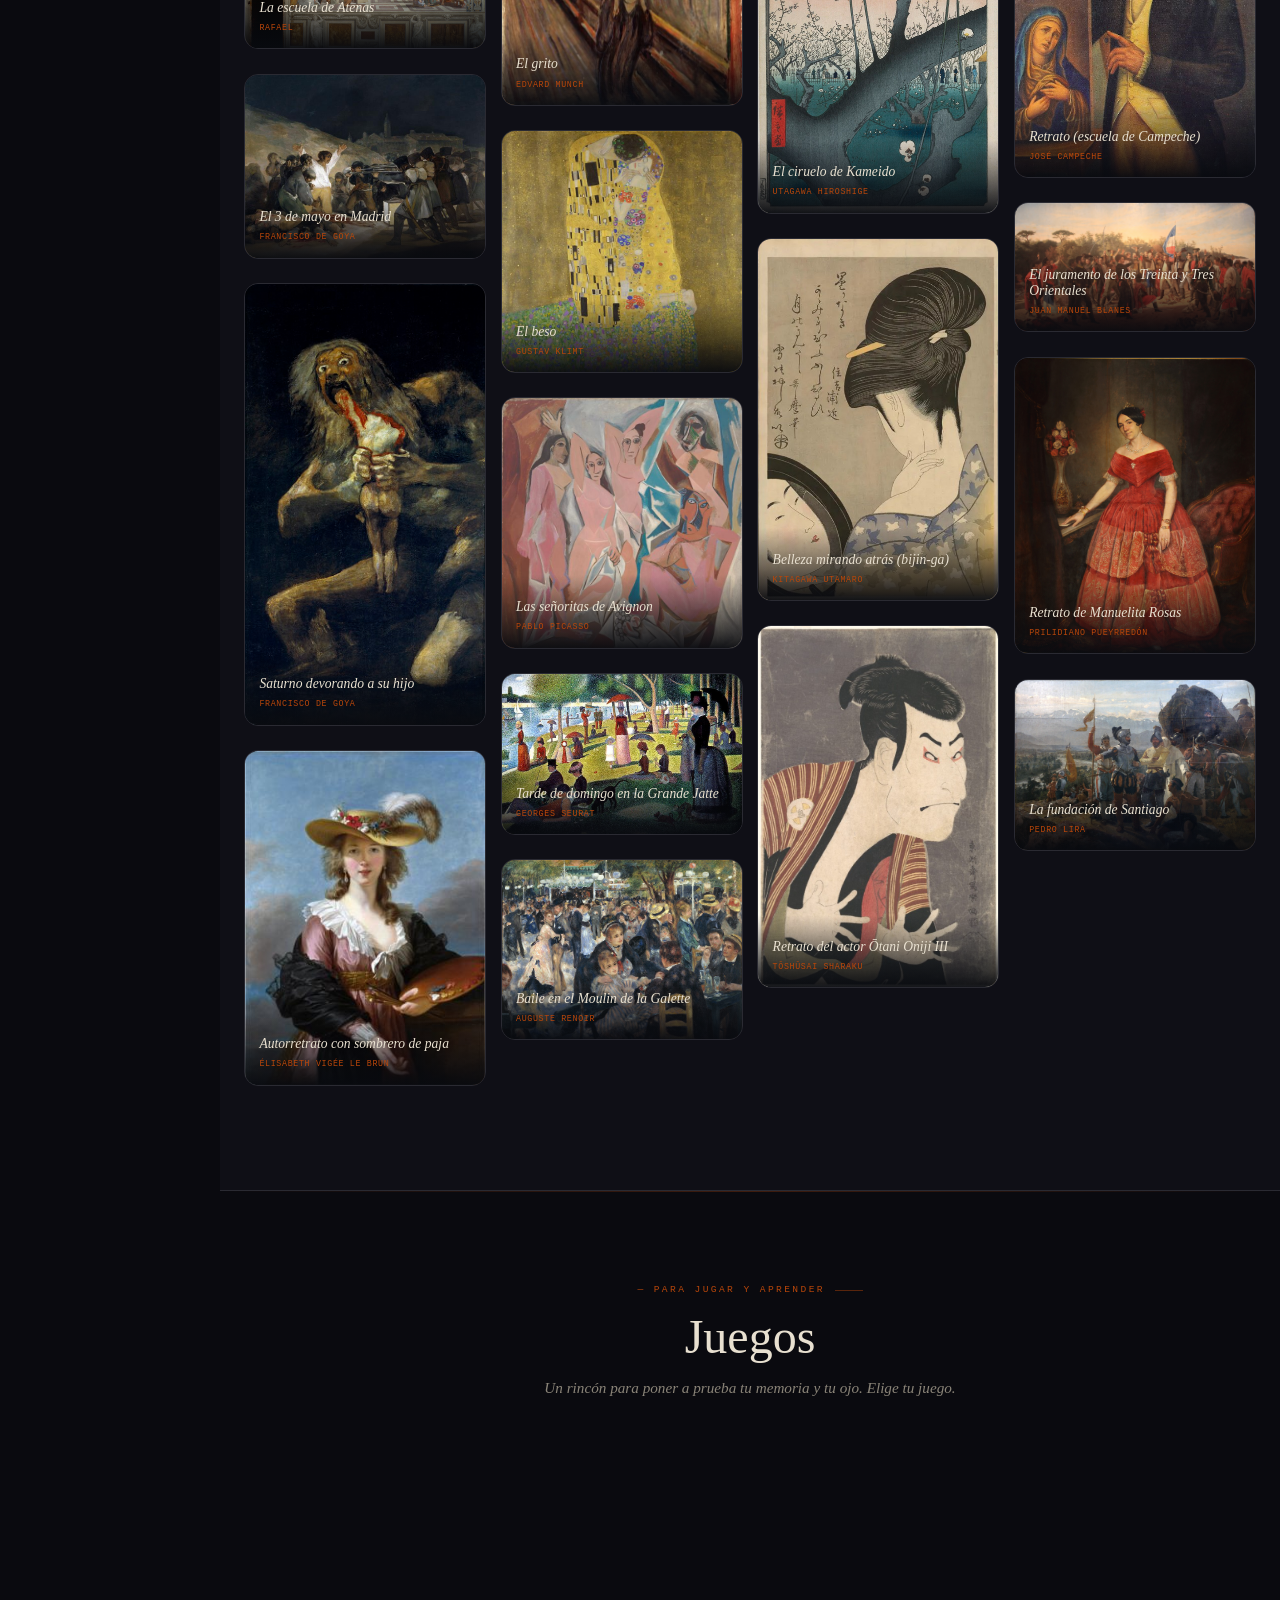
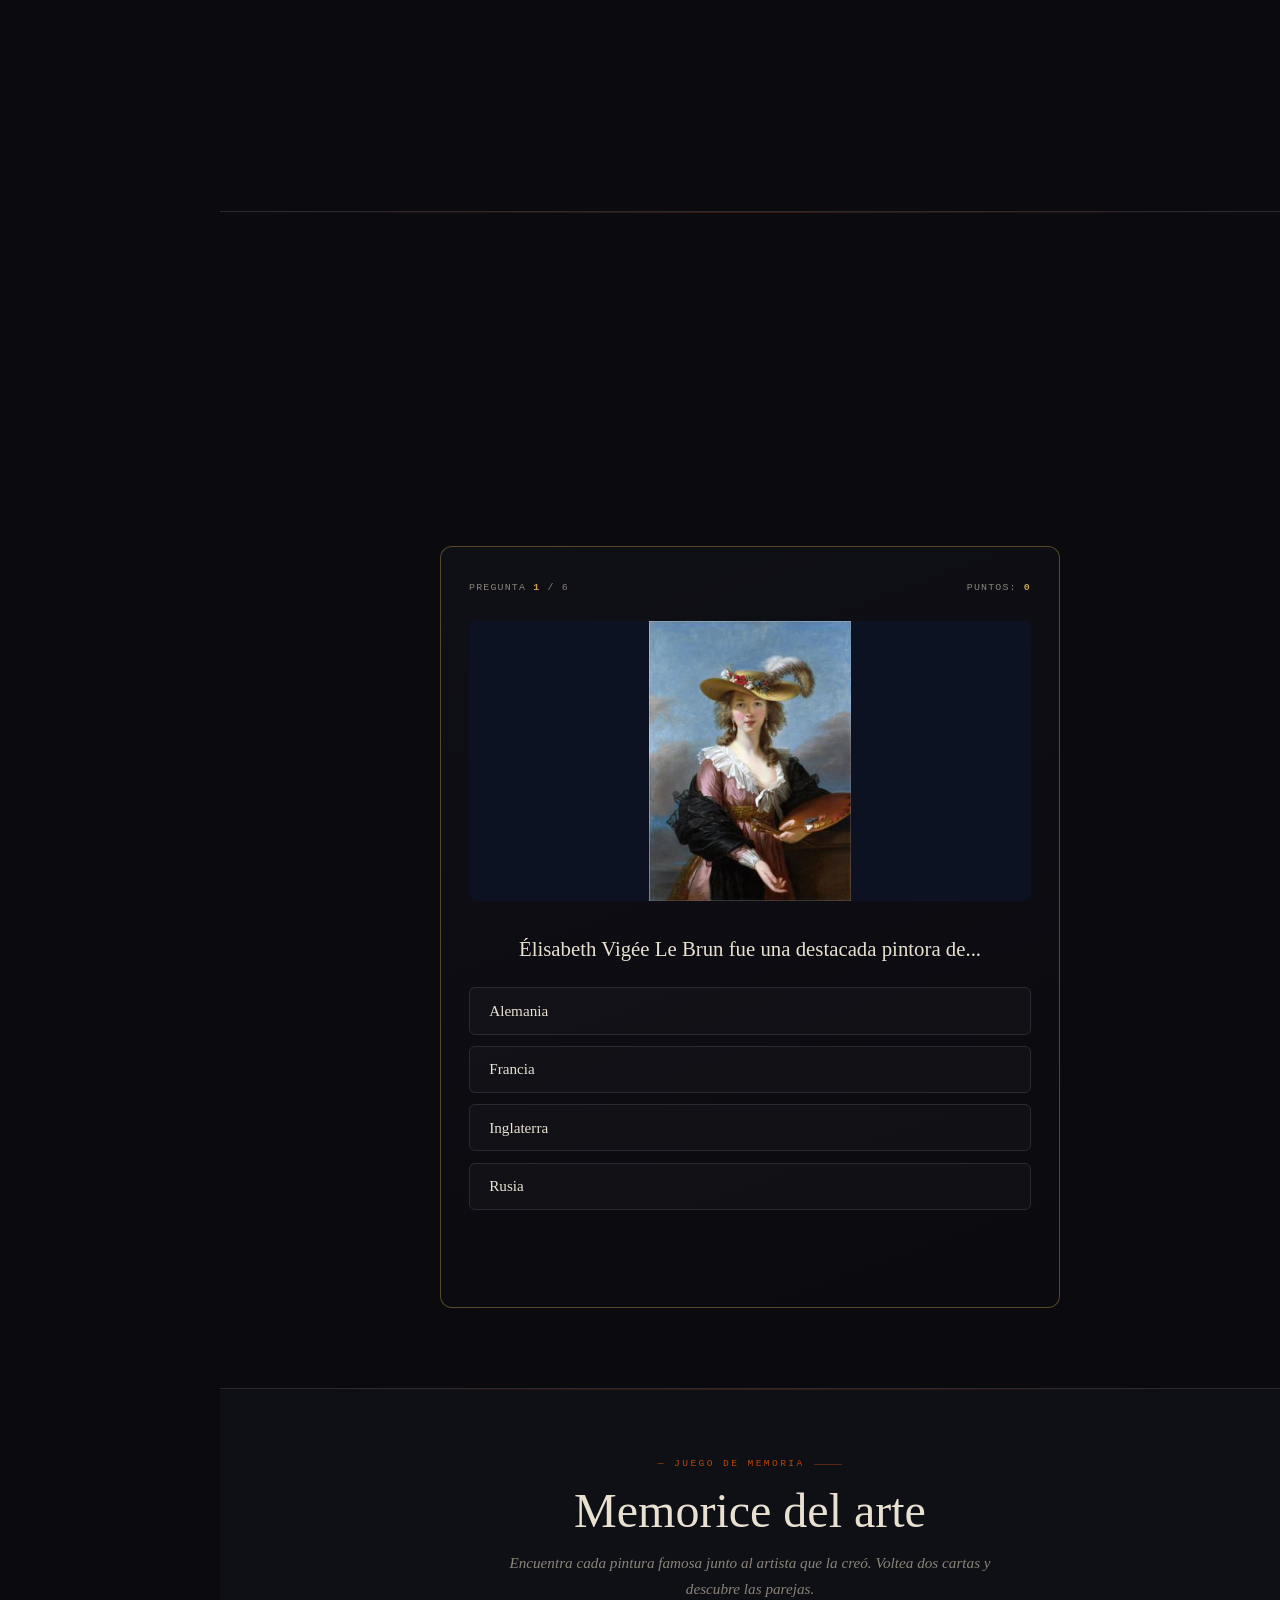
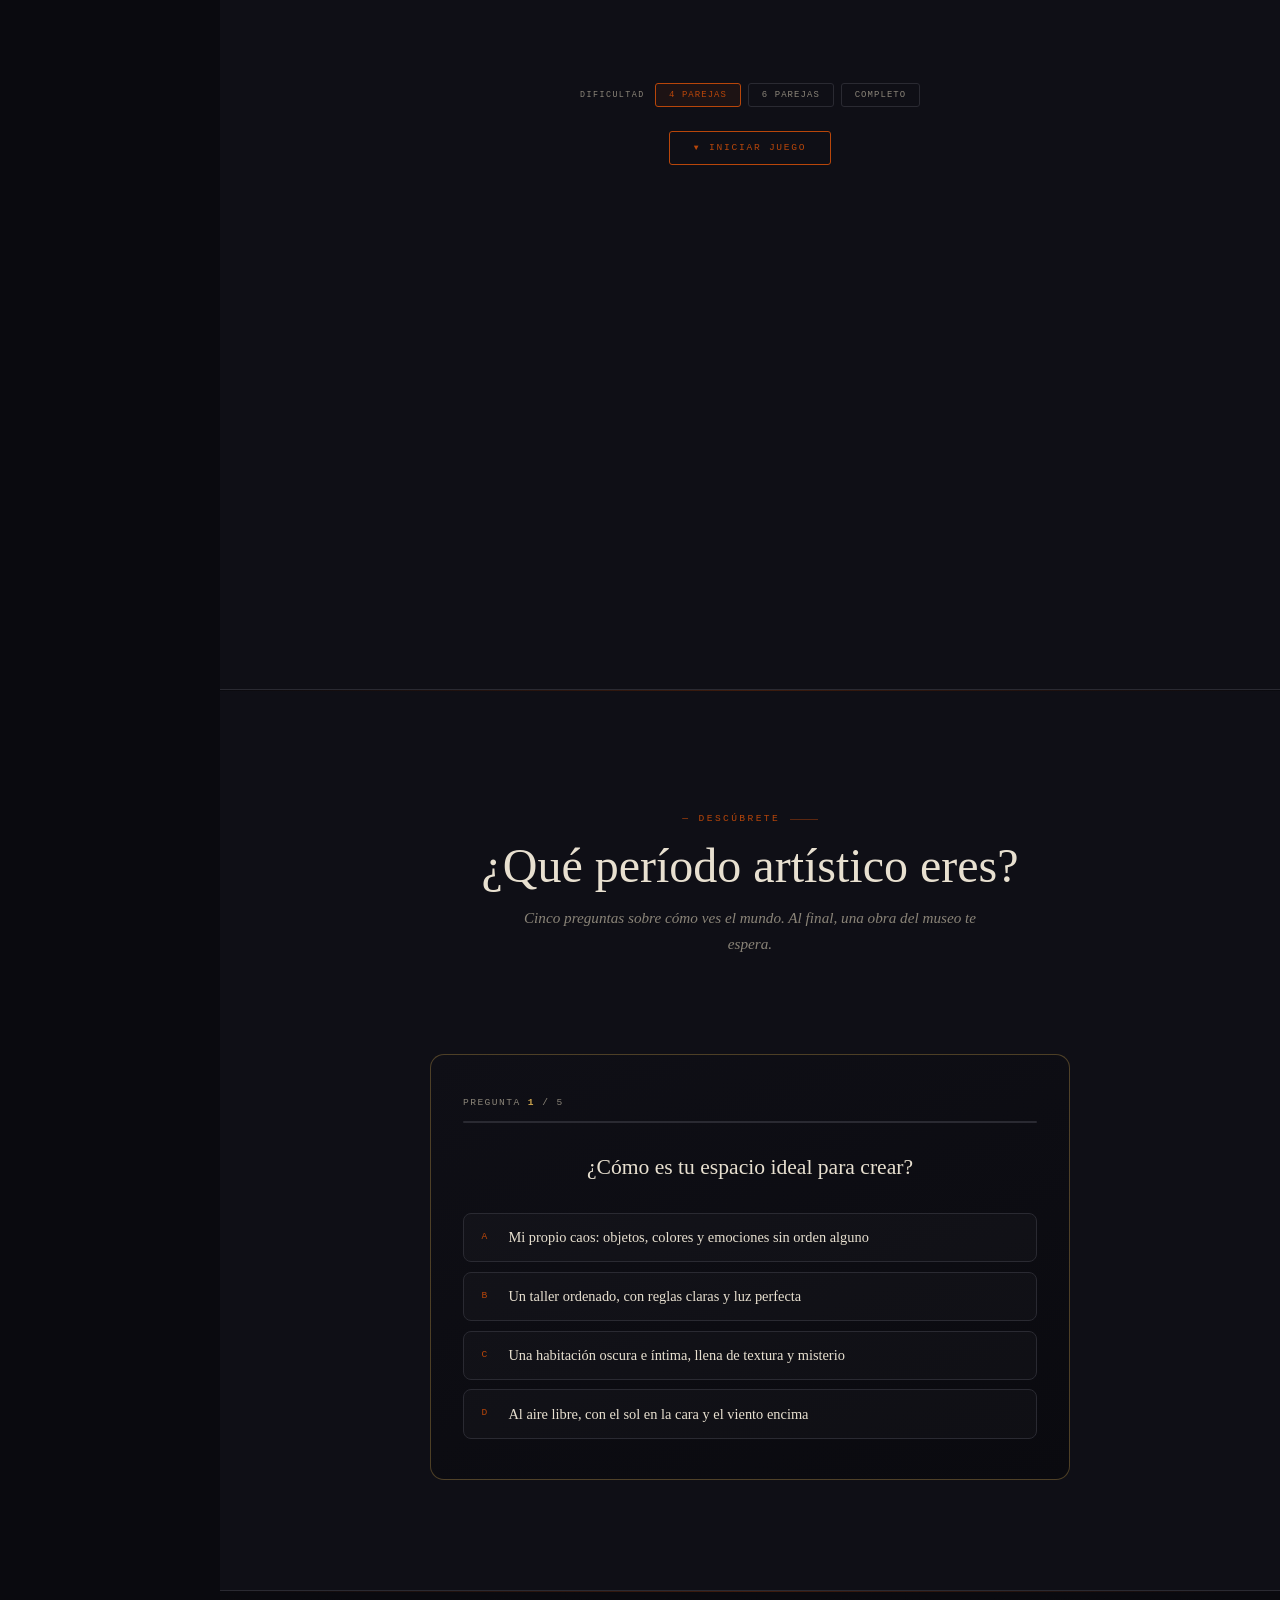
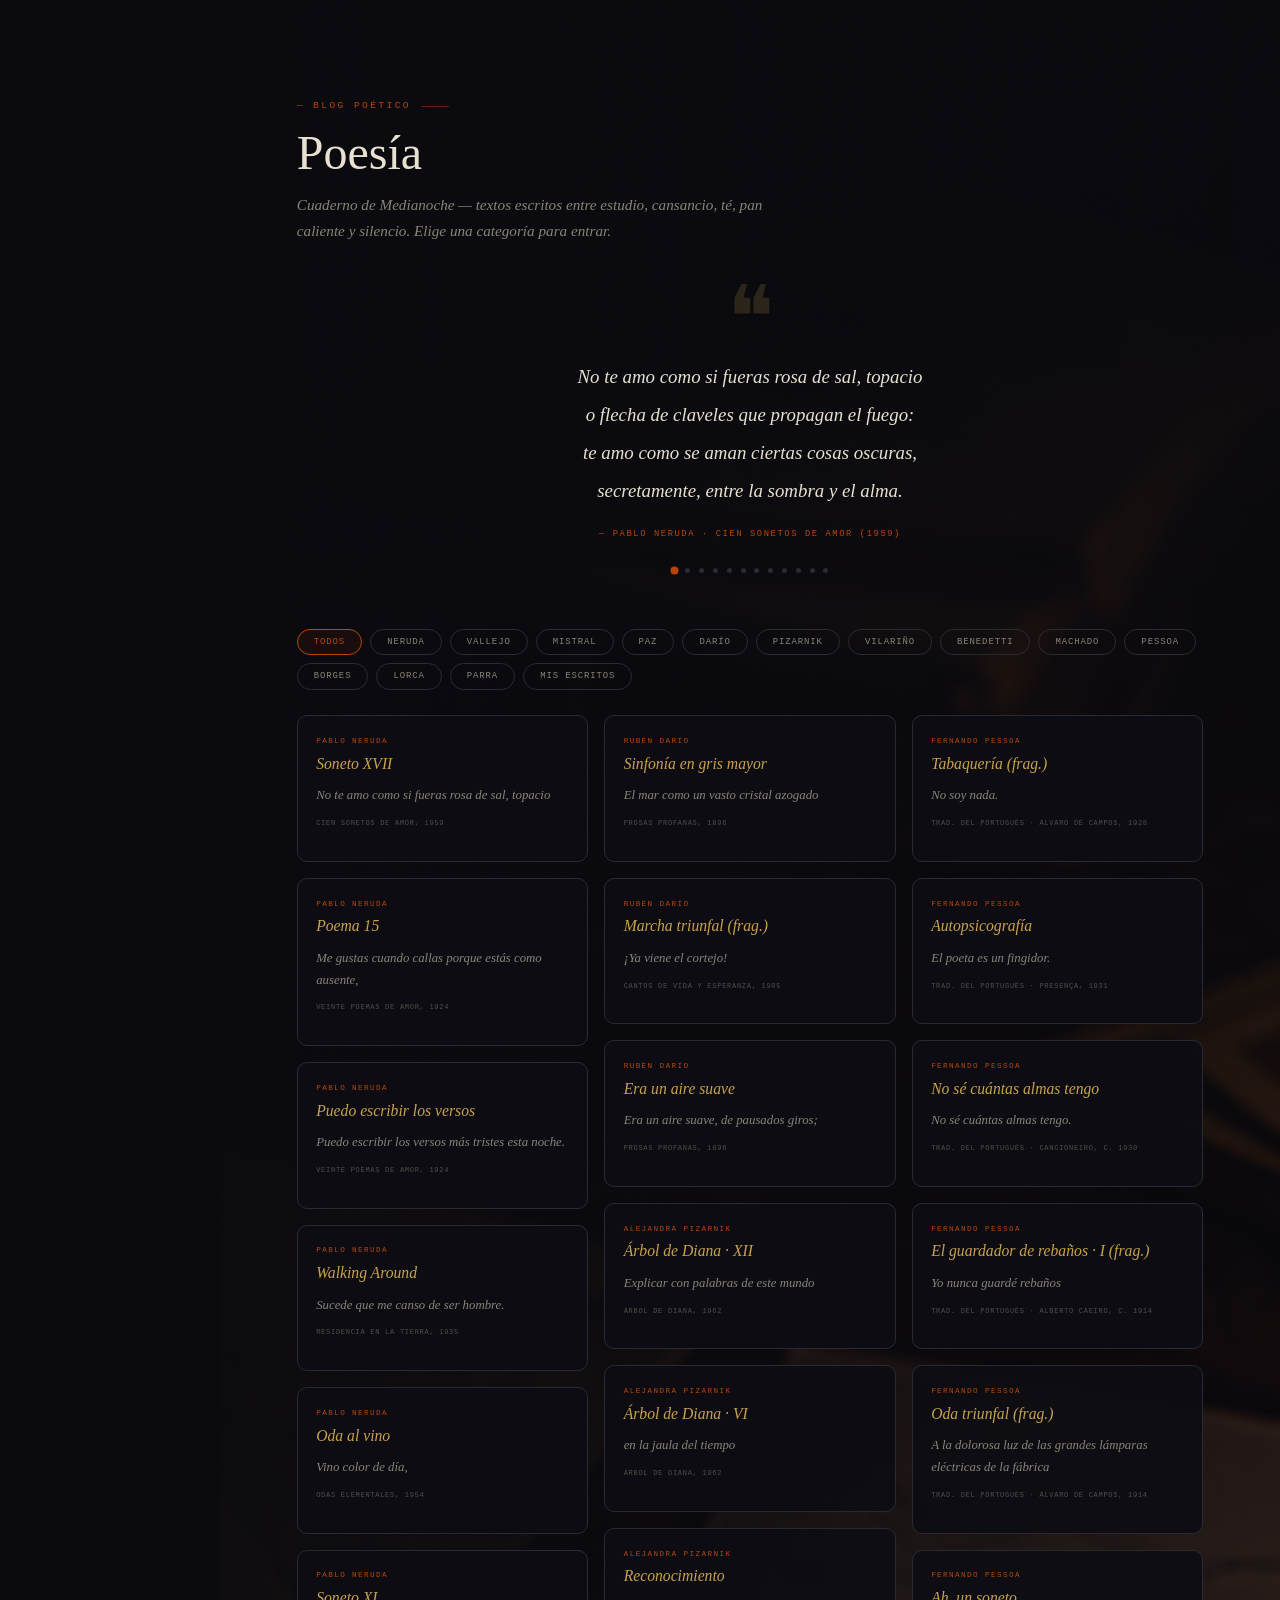
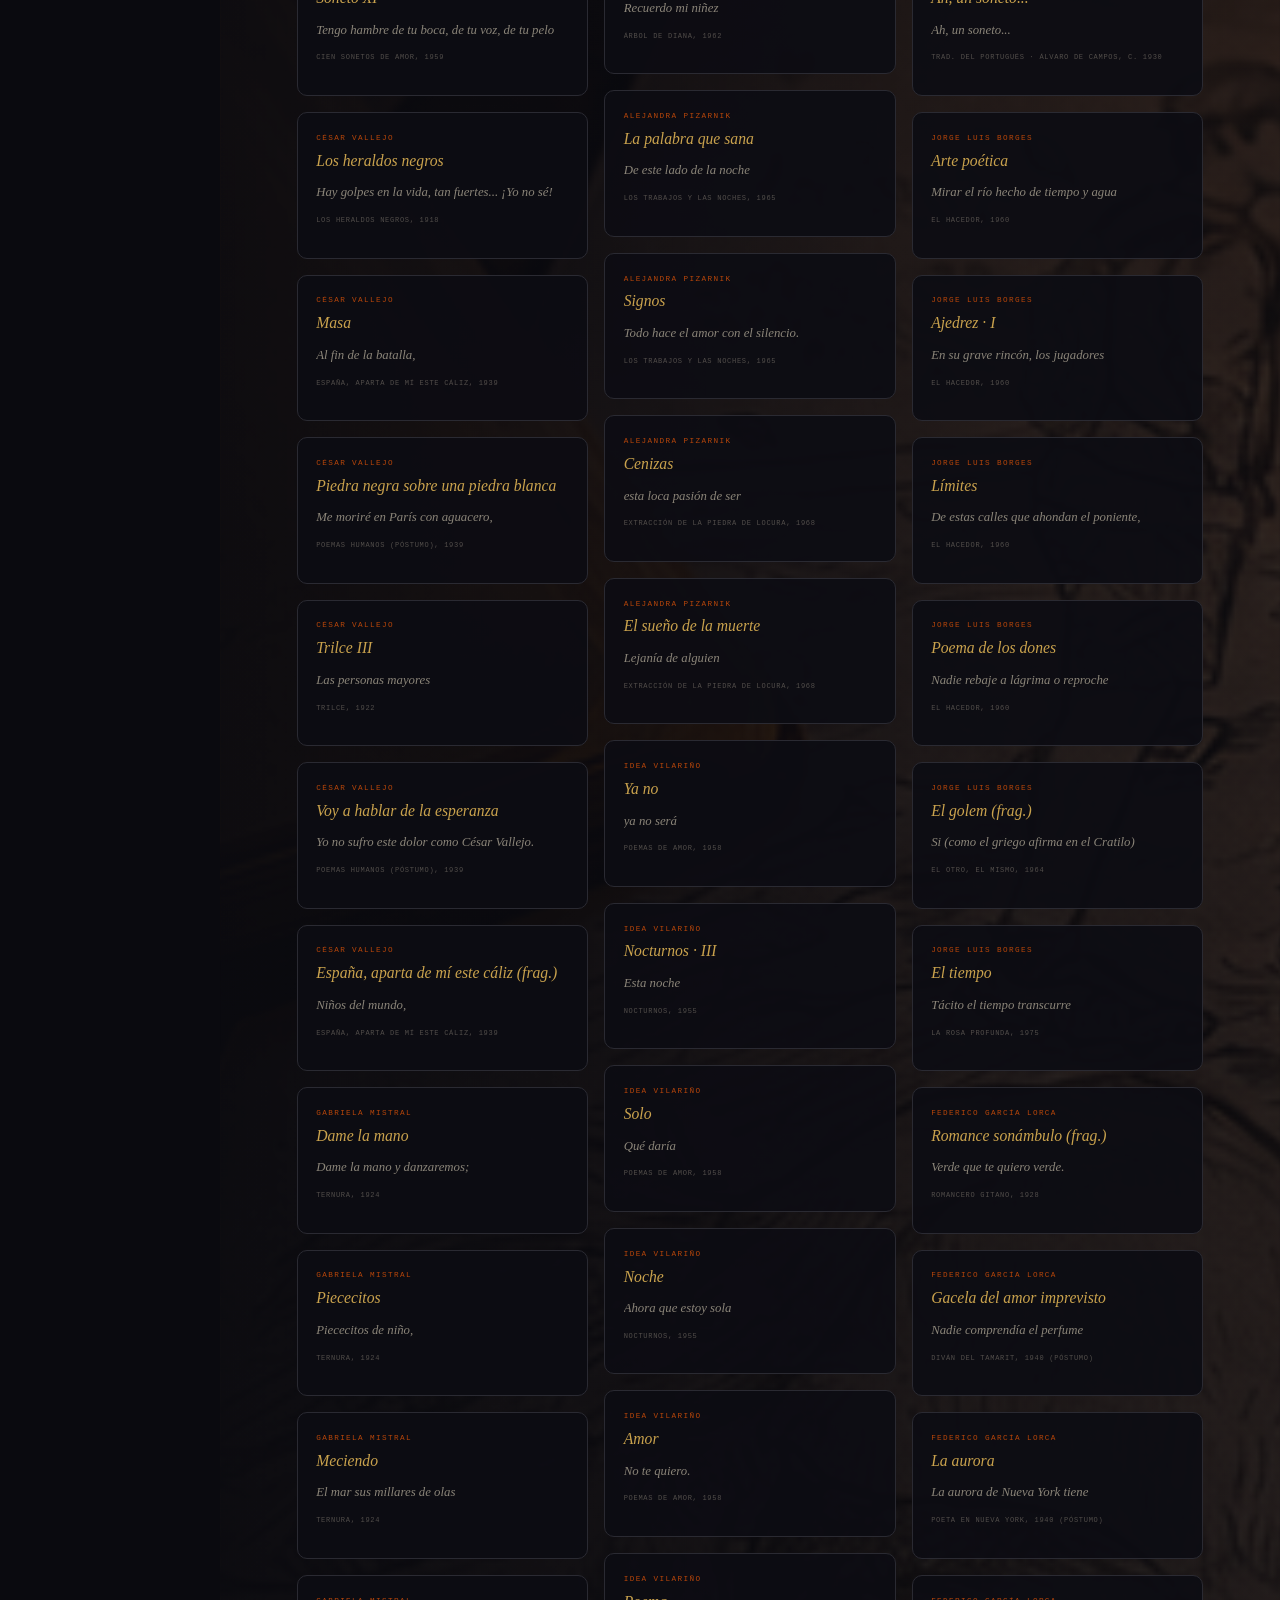
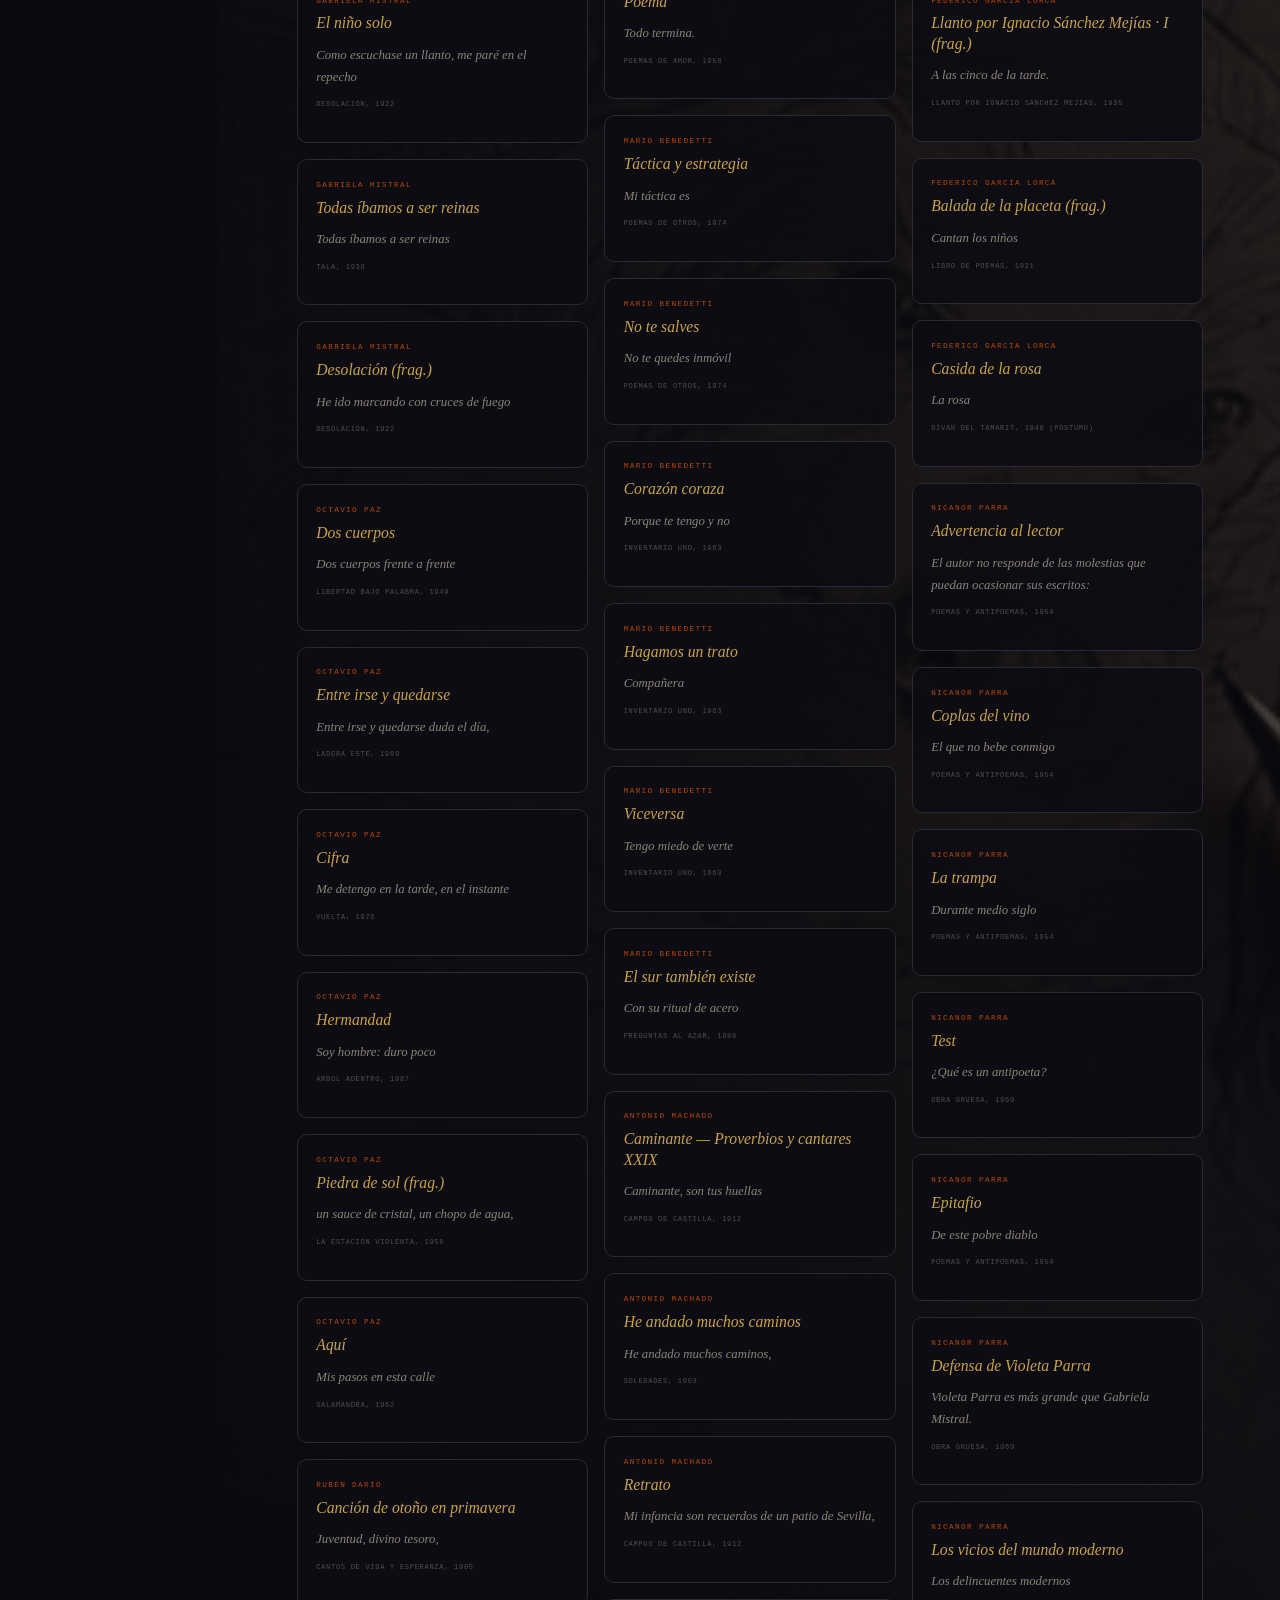
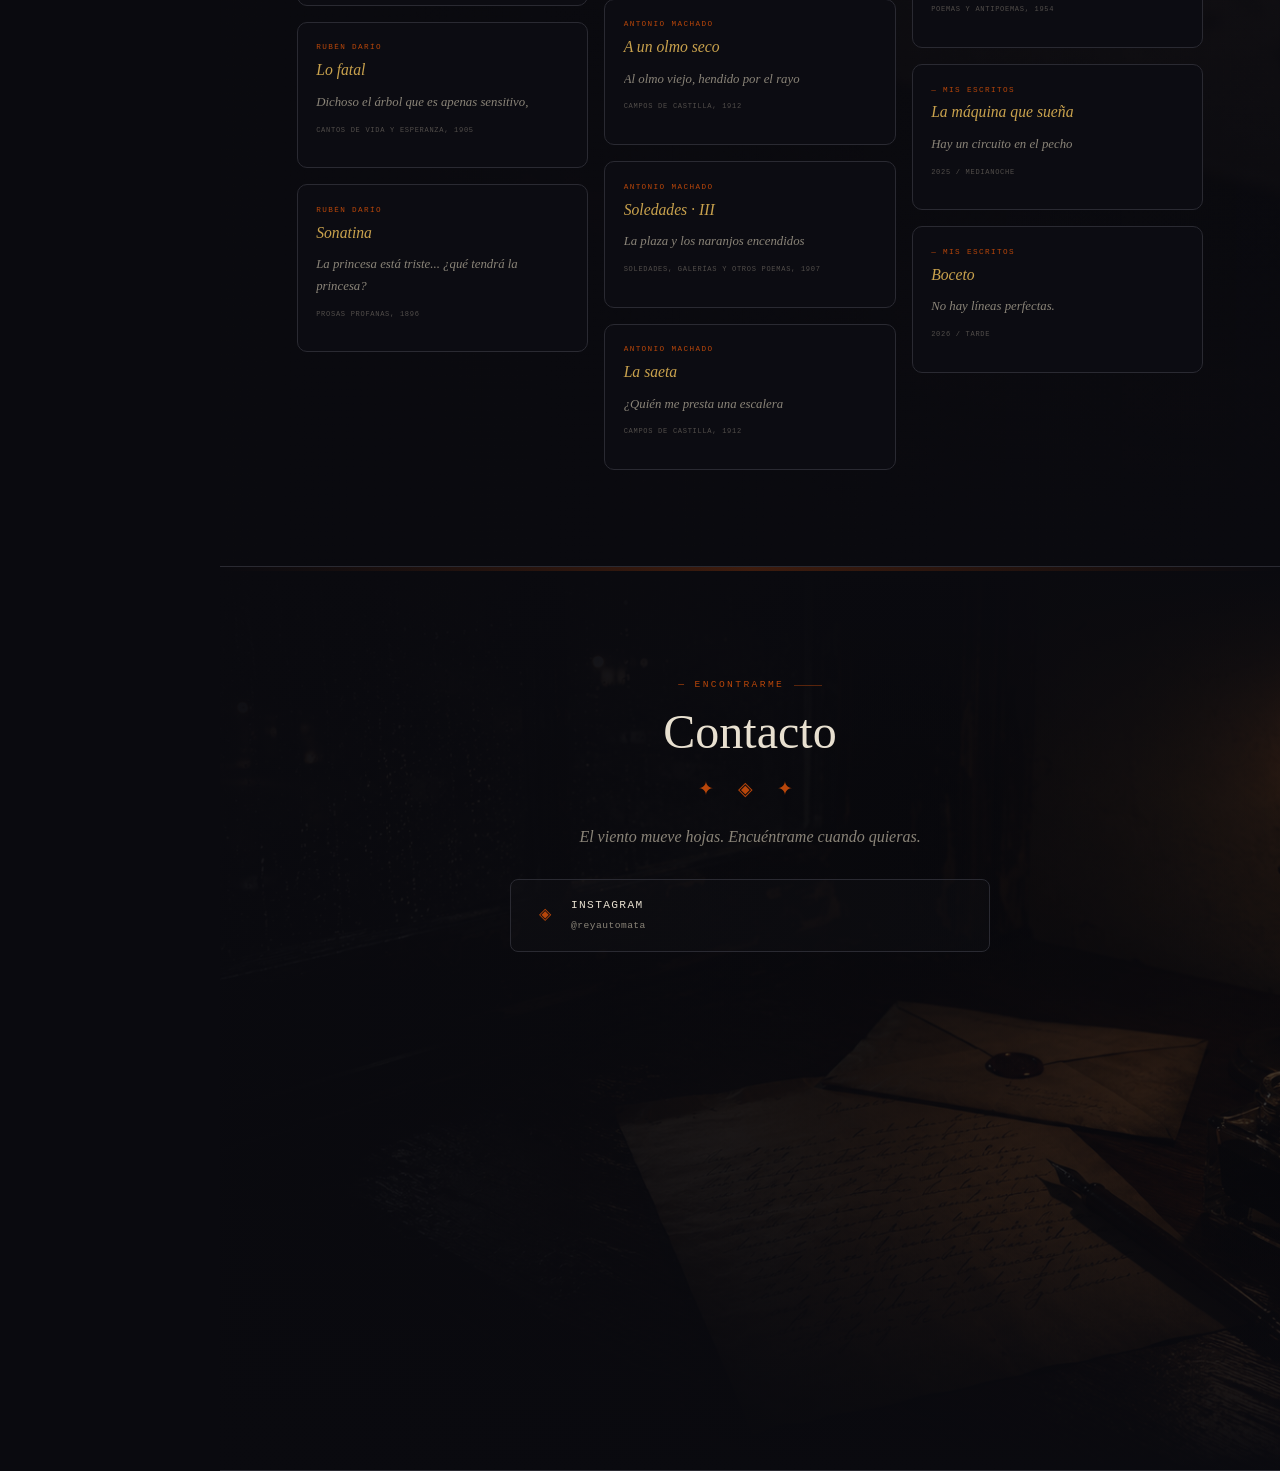
==== commit c14b93be: "Update index.html" ====
--- a/index.html
+++ b/index.html
@@ -2328,6 +2328,46 @@
       border-color: var(--copper);
     }
 
+    /* ── NOTAS MUSICALES que emanan del boton (para llamar la atencion) ── */
+    /* Contenedor de las notas, encima del reproductor */
+    .music-notes {
+      position: absolute;
+      left: 50%;
+      bottom: 100%;
+      width: 60px;
+      height: 70px;
+      transform: translateX(-50%);
+      pointer-events: none;
+      overflow: visible;
+    }
+    /* Cuando la musica ya suena, dejan de aparecer las notas */
+    .music-player.playing .music-notes { display: none; }
+
+    .music-notes span {
+      position: absolute;
+      bottom: 0;
+      left: 50%;
+      font-size: 0.85rem;
+      color: var(--copper);
+      opacity: 0;
+      animation: nota-sube 2.6s ease-in infinite;
+      text-shadow: 0 0 6px rgba(184,70,10,0.5);
+    }
+    .music-notes span:nth-child(1) { animation-delay: 0s;    }
+    .music-notes span:nth-child(2) { animation-delay: 0.9s;  font-size: 0.7rem; }
+    .music-notes span:nth-child(3) { animation-delay: 1.7s;  font-size: 0.95rem; }
+
+    @keyframes nota-sube {
+      0%   { transform: translate(-50%, 0) rotate(0deg) scale(0.6); opacity: 0; }
+      15%  { opacity: 0.9; }
+      50%  { transform: translate(-130%, -35px) rotate(-18deg) scale(1); opacity: 0.8; }
+      100% { transform: translate(40%, -70px) rotate(14deg) scale(0.8); opacity: 0; }
+    }
+
+    @media (prefers-reduced-motion: reduce) {
+      .music-notes span { animation: none; display: none; }
+    }
+
     /* Boton principal de play/pausa */
     .music-btn {
       width: 48px;
@@ -2707,25 +2747,56 @@
       margin: 0 auto 3rem;
     }
 
-    /* Escenario de la carta (da perspectiva 3D) */
-    .card-stage {
-      perspective: 1400px;
-      width: min(340px, 80vw);
-      height: 460px;
+    /* Escenario del Oráculo: mazo → abanico de 5 → carta elegida */
+    .oraculo-escena {
+      position: relative;
+      width: min(700px, 94vw);
+      height: 440px;
       margin: 0 auto 2.5rem;
-    }
-
-    .oracle-card {
-      position: relative;
-      width: 100%;
-      height: 100%;
+      perspective: 1500px;
+    }
+    .carta-slot {
+      position: absolute;
+      top: 50%; left: 50%;
+      width: 208px; height: 318px;
+      margin: -159px 0 0 -104px;
       transform-style: preserve-3d;
-      transition: transform 0.9s cubic-bezier(0.4, 0.0, 0.2, 1);
+      transition: transform 0.75s cubic-bezier(0.22,0.61,0.36,1), opacity 0.55s ease;
       cursor: pointer;
-    }
-
-    .oracle-card.flipped {
-      transform: rotateY(180deg);
+      will-change: transform;
+    }
+    .carta-slot.no-click { cursor: default; pointer-events: none; }
+    .carta-slot:hover:not(.no-click) { filter: drop-shadow(0 0 18px rgba(201,162,77,0.4)); }
+    .carta-inner {
+      position: absolute;
+      inset: 0;
+      transform-style: preserve-3d;
+      transition: transform 0.9s cubic-bezier(0.4,0,0.2,1);
+    }
+    .carta-inner.flip { transform: rotateY(180deg); }
+
+    /* Ajustes de la carta a tamaño del abanico */
+    .carta-slot .card-face { padding: 1.5rem 1.1rem; border-radius: 9px; box-shadow: 0 10px 34px rgba(0,0,0,0.6); }
+    .carta-slot .card-back-emblema { width: 66px; height: 66px; margin-bottom: 1rem; }
+    .carta-slot .card-back-titulo { font-size: 1.15rem; margin-bottom: 1rem; }
+    .carta-slot .card-back-text { font-size: 0.52rem; letter-spacing: 0.24em; }
+    .carta-slot .card-front { padding-top: 32%; }
+    .carta-slot .card-front-signo { font-size: 0.5rem; margin-bottom: 0.85rem; }
+    .carta-slot .card-front-theme { font-size: 1.02rem; line-height: 1.35; }
+    .carta-slot .card-front-tecnica { font-size: 0.52rem; margin-top: 0.9rem; padding-top: 0.8rem; max-width: 94%; }
+
+    @media (max-width: 560px) {
+      .oraculo-escena { height: 380px; }
+      .carta-slot { width: 158px; height: 242px; margin: -121px 0 0 -79px; }
+      .carta-slot .card-front-theme { font-size: 0.9rem; }
+    }
+
+    @keyframes carta-baraja {
+      0%   { transform: translate(0,0) rotateZ(0); }
+      25%  { transform: translate(-64px,-6px) rotateZ(-7deg); }
+      50%  { transform: translate(58px,4px) rotateZ(6deg); }
+      75%  { transform: translate(-30px,-2px) rotateZ(-3deg); }
+      100% { transform: translate(0,0) rotateZ(0); }
     }
 
     /* Las dos caras de la carta */
@@ -3809,6 +3880,273 @@
       max-width: 400px; margin: 0 auto; line-height: 2;
     }
 
+    /* ── MODO GALERÍA INMERSIVA ── */
+    /* Botón flotante para entrar (abajo a la izquierda) */
+    .immersive-fab {
+      position: fixed;
+      bottom: 1.5rem; left: 1.5rem;
+      z-index: 300;
+      width: 52px; height: 52px;
+      border-radius: 50%;
+      background: var(--bg2);
+      border: 1px solid rgba(201,162,77,0.5);
+      color: var(--oro, #c9a24d);
+      font-size: 1.2rem;
+      cursor: pointer;
+      display: flex; align-items: center; justify-content: center;
+      box-shadow: 0 4px 20px rgba(0,0,0,0.5);
+      transition: all 0.25s;
+    }
+    .immersive-fab:hover {
+      border-color: var(--copper); color: var(--copper);
+      transform: scale(1.08);
+      box-shadow: 0 6px 26px rgba(184,70,10,0.4);
+    }
+    .immersive-fab-tip {
+      position: absolute; left: 110%; white-space: nowrap;
+      font-family: var(--mono); font-size: 0.55rem; letter-spacing: 0.12em;
+      text-transform: uppercase; color: var(--muted);
+      background: var(--bg2); border: 1px solid var(--border);
+      padding: 0.35rem 0.6rem; border-radius: 4px;
+      opacity: 0; pointer-events: none; transition: opacity 0.2s;
+    }
+    .immersive-fab:hover .immersive-fab-tip { opacity: 1; }
+
+    /* El visor a pantalla completa */
+    .immersive {
+      position: fixed; inset: 0;
+      z-index: 2000;
+      background: #060608;
+      display: flex; align-items: center; justify-content: center;
+      opacity: 0; pointer-events: none;
+      transition: opacity 0.5s ease;
+    }
+    .immersive.open { opacity: 1; pointer-events: auto; }
+
+    .immersive-stage {
+      position: relative;
+      width: 100%; height: 100%;
+      display: flex; align-items: center; justify-content: center;
+    }
+    /* Cada imagen se cruza con fundido */
+    .immersive-img {
+      position: absolute;
+      max-width: 82vw; max-height: 78vh;
+      object-fit: contain;
+      border: 1px solid rgba(201,162,77,0.25);
+      box-shadow: 0 20px 70px rgba(0,0,0,0.8);
+      opacity: 0;
+      transform: scale(1.04);
+      transition: opacity 1.1s ease, transform 6s ease;
+    }
+    .immersive-img.visible { opacity: 1; transform: scale(1); }
+
+    /* Ficha de la obra actual (abajo) */
+    .immersive-caption {
+      position: absolute; bottom: 2.2rem; left: 0; right: 0;
+      text-align: center; pointer-events: none;
+    }
+    .immersive-caption .t {
+      font-family: var(--serif); font-style: italic;
+      font-size: 1.3rem; color: var(--ink);
+      text-shadow: 0 2px 12px rgba(0,0,0,0.9);
+    }
+    .immersive-caption .m {
+      font-family: var(--mono); font-size: 0.6rem;
+      letter-spacing: 0.15em; text-transform: uppercase;
+      color: var(--oro, #c9a24d); margin-top: 0.4rem;
+      text-shadow: 0 2px 10px rgba(0,0,0,0.9);
+    }
+
+    /* Controles arriba */
+    .immersive-controls {
+      position: absolute; top: 1.5rem; right: 1.5rem;
+      display: flex; gap: 0.6rem; z-index: 3;
+    }
+    .immersive-controls button {
+      width: 44px; height: 44px; border-radius: 50%;
+      background: rgba(20,20,28,0.8);
+      border: 1px solid var(--border); color: var(--ink);
+      font-size: 1.1rem; cursor: pointer;
+      display: flex; align-items: center; justify-content: center;
+      transition: all 0.2s; line-height: 1;
+    }
+    .immersive-controls button:hover { border-color: var(--copper); color: var(--copper); }
+
+    /* Flechas laterales */
+    .immersive-nav {
+      position: absolute; top: 50%; transform: translateY(-50%);
+      width: 50px; height: 50px; border-radius: 50%;
+      background: rgba(20,20,28,0.6);
+      border: 1px solid var(--border); color: var(--ink);
+      font-size: 1.3rem; cursor: pointer; z-index: 3;
+      display: flex; align-items: center; justify-content: center;
+      transition: all 0.2s;
+    }
+    .immersive-nav:hover { border-color: var(--copper); color: var(--copper); background: rgba(20,20,28,0.9); }
+    .immersive-prev { left: 1.5rem; }
+    .immersive-next { right: 1.5rem; }
+
+    /* Indicador de progreso (barra que se llena) */
+    .immersive-progress {
+      position: absolute; bottom: 0; left: 0; height: 2px;
+      background: var(--copper); width: 0;
+    }
+
+    @media (max-width: 760px) {
+      .immersive-nav { width: 42px; height: 42px; }
+      .immersive-caption .t { font-size: 1rem; }
+      .immersive-fab { bottom: 1rem; left: 1rem; width: 46px; height: 46px; }
+    }
+
+    /* ── DIBUJO CON TIEMPO (práctica de gesto) ── */
+    #gesto {
+      background: var(--bg2);
+      padding: 5rem 1.5rem;
+      text-align: center;
+    }
+    .gesto-intro { max-width: 640px; margin: 0 auto 2.8rem; }
+
+    .gesto-setup {
+      max-width: 660px; margin: 0 auto;
+      display: flex; flex-direction: column; align-items: center; gap: 2.4rem;
+    }
+    .gesto-grupo { width: 100%; }
+    .gesto-grupo-label {
+      font-family: var(--mono); font-size: 0.6rem; letter-spacing: 0.22em;
+      text-transform: uppercase; color: var(--copper); margin-bottom: 1.1rem;
+    }
+    .gesto-ops {
+      display: flex; flex-wrap: wrap; gap: 0.7rem; justify-content: center;
+    }
+    .gesto-op {
+      font-family: var(--mono); font-size: 0.78rem; letter-spacing: 0.05em;
+      padding: 0.8rem 1.25rem; min-width: 80px;
+      background: transparent; color: var(--ink);
+      border: 1px solid var(--border); border-radius: 10px;
+      cursor: pointer; transition: all 0.2s;
+    }
+    .gesto-op:hover { border-color: var(--oro); color: var(--oro); }
+    .gesto-op.sel {
+      background: var(--copper); border-color: var(--copper); color: var(--bg);
+    }
+    .gesto-start {
+      font-family: var(--mono); font-size: 0.72rem; letter-spacing: 0.15em;
+      text-transform: uppercase; padding: 1rem 2.4rem;
+      background: var(--oro); border: 1px solid var(--oro); color: var(--bg);
+      cursor: pointer; transition: all 0.2s; border-radius: 4px;
+    }
+    .gesto-start:hover:not(:disabled) { background: transparent; color: var(--oro); }
+    .gesto-start:disabled { opacity: 0.45; cursor: not-allowed; }
+    .gesto-aviso {
+      max-width: 520px; margin: 0 auto;
+      font-family: var(--mono); font-size: 0.62rem; line-height: 1.8;
+      letter-spacing: 0.04em; color: var(--muted);
+      border-left: 2px solid var(--border); padding: 0.4rem 0 0.4rem 1rem;
+      text-align: left;
+    }
+    .gesto-aviso code {
+      color: var(--oro); background: rgba(201,162,77,0.08);
+      padding: 0.1rem 0.35rem; border-radius: 3px;
+    }
+
+    /* Visor a pantalla completa de la práctica */
+    .gesto-visor {
+      position: fixed; inset: 0; z-index: 500;
+      background: #07070b;
+      display: none; flex-direction: column;
+      align-items: center; justify-content: center;
+    }
+    .gesto-visor.on { display: flex; }
+
+    .gesto-img-wrap {
+      flex: 1; width: 100%;
+      display: flex; align-items: center; justify-content: center;
+      padding: 4.5rem 1.5rem 1rem;
+    }
+    .gesto-img {
+      max-width: 90vw; max-height: 74vh; object-fit: contain;
+      border: 1px solid rgba(201,162,77,0.2);
+      box-shadow: 0 20px 70px rgba(0,0,0,0.8);
+    }
+    /* Barra superior: tiempo + anillo + progreso */
+    .gesto-barra {
+      position: absolute; top: 0; left: 0; right: 0;
+      display: flex; align-items: center; justify-content: space-between;
+      padding: 1.2rem 1.5rem; z-index: 2;
+      background: linear-gradient(to bottom, rgba(7,7,11,0.95), rgba(7,7,11,0));
+    }
+    .gesto-reloj {
+      display: flex; align-items: center; gap: 0.8rem;
+    }
+    .gesto-ring { width: 54px; height: 54px; transform: rotate(-90deg); }
+    .gesto-ring circle { fill: none; stroke-width: 4; }
+    .gesto-ring .bg { stroke: var(--border); }
+    .gesto-ring .fg {
+      stroke: var(--oro); stroke-linecap: round;
+      transition: stroke-dashoffset 1s linear, stroke 0.3s;
+    }
+    .gesto-ring.alerta .fg { stroke: var(--copper); }
+    .gesto-tiempo-txt {
+      font-family: var(--mono); font-size: 1.6rem; color: var(--ink);
+      min-width: 86px; text-align: left; letter-spacing: 0.03em;
+    }
+    .gesto-tiempo-txt.alerta { color: var(--copper); }
+    .gesto-cuenta {
+      font-family: var(--mono); font-size: 0.62rem; letter-spacing: 0.15em;
+      text-transform: uppercase; color: var(--muted);
+    }
+    .gesto-salir {
+      width: 44px; height: 44px; border-radius: 50%;
+      background: rgba(20,20,28,0.8); border: 1px solid var(--border);
+      color: var(--ink); font-size: 1.1rem; cursor: pointer; line-height: 1;
+      transition: all 0.2s;
+    }
+    .gesto-salir:hover { border-color: var(--copper); color: var(--copper); }
+
+    /* Controles inferiores */
+    .gesto-controles {
+      display: flex; align-items: center; gap: 1rem; justify-content: center;
+      padding: 1rem 1.5rem 2rem; z-index: 2;
+    }
+    .gesto-ctrl {
+      min-width: 48px; height: 48px; padding: 0 1rem; border-radius: 26px;
+      background: rgba(20,20,28,0.85); border: 1px solid var(--border);
+      color: var(--ink); font-family: var(--mono); font-size: 0.68rem;
+      letter-spacing: 0.08em; cursor: pointer; transition: all 0.2s;
+      display: flex; align-items: center; justify-content: center; gap: 0.4rem;
+    }
+    .gesto-ctrl:hover { border-color: var(--oro); color: var(--oro); }
+    .gesto-ctrl.play {
+      width: 60px; height: 60px; border-radius: 50%; font-size: 1.1rem;
+      background: var(--copper); border-color: var(--copper); color: var(--bg);
+    }
+    .gesto-ctrl.play:hover { background: transparent; color: var(--copper); }
+
+    /* Botón flotante de acceso rápido */
+    .gesto-fab {
+      position: fixed; bottom: 1.4rem; left: 5rem; z-index: 300;
+      width: 52px; height: 52px; border-radius: 50%;
+      background: rgba(20,20,28,0.9); border: 1px solid var(--border);
+      color: var(--ink); font-size: 1.2rem; cursor: pointer;
+      display: flex; align-items: center; justify-content: center;
+      transition: all 0.2s;
+    }
+    .gesto-fab:hover { border-color: var(--oro); color: var(--oro); transform: translateY(-3px); }
+    .gesto-fab-tip {
+      position: absolute; left: 115%; white-space: nowrap;
+      font-family: var(--mono); font-size: 0.55rem; letter-spacing: 0.12em;
+      text-transform: uppercase; color: var(--muted);
+      opacity: 0; pointer-events: none; transition: opacity 0.2s;
+    }
+    .gesto-fab:hover .gesto-fab-tip { opacity: 1; }
+
+    @media (max-width: 760px) {
+      .gesto-fab { left: 1rem; bottom: 4.8rem; width: 46px; height: 46px; }
+      .gesto-tiempo-txt { font-size: 1.3rem; min-width: 70px; }
+      .gesto-img { max-height: 66vh; }
+      .gesto-ctrl { font-size: 0.6rem; }
+    }
 
   </style>
 </head>
@@ -3832,6 +4170,11 @@
      y escribe ahi el nombre de archivo y el titulo de cada cancion.
 -->
 <div class="music-player" id="music-player">
+  <div class="music-notes" aria-hidden="true">
+    <span>♪</span>
+    <span>♫</span>
+    <span>♩</span>
+  </div>
   <button class="music-nav" id="music-prev" aria-label="Canción anterior">◄</button>
   <button class="music-btn" id="music-btn" aria-label="Reproducir música">▶</button>
   <div class="music-bars" aria-hidden="true"><span></span><span></span><span></span></div>
@@ -3847,6 +4190,62 @@
 </div>
 
 <audio id="bg-music" preload="none"></audio>
+
+<!-- ── MODO GALERÍA INMERSIVA ── -->
+<!-- Botón flotante para entrar -->
+<button class="immersive-fab" id="immersive-fab" aria-label="Modo galería inmersiva">
+  <span>⛶</span>
+  <span class="immersive-fab-tip">Galería inmersiva</span>
+</button>
+
+<!-- Visor a pantalla completa -->
+<div class="immersive" id="immersive" aria-hidden="true">
+  <div class="immersive-controls">
+    <button id="immersive-play" aria-label="Pausar/Reanudar">❚❚</button>
+    <button id="immersive-close" aria-label="Salir">✕</button>
+  </div>
+  <button class="immersive-nav immersive-prev" id="immersive-prev" aria-label="Anterior">‹</button>
+  <button class="immersive-nav immersive-next" id="immersive-next" aria-label="Siguiente">›</button>
+  <div class="immersive-stage" id="immersive-stage"></div>
+  <div class="immersive-caption">
+    <div class="t" id="immersive-titulo"></div>
+    <div class="m" id="immersive-meta"></div>
+  </div>
+  <div class="immersive-progress" id="immersive-progress"></div>
+</div>
+
+<!-- ── DIBUJO CON TIEMPO: botón flotante + visor ── -->
+<button class="gesto-fab" id="gesto-fab" aria-label="Dibujo con tiempo" style="display:none;">
+  <span>✎</span>
+  <span class="gesto-fab-tip">Dibujo con tiempo</span>
+</button>
+
+<div class="gesto-visor" id="gesto-visor" aria-hidden="true">
+  <div class="gesto-barra">
+    <div class="gesto-reloj">
+      <svg class="gesto-ring" id="gesto-ring" viewBox="0 0 54 54">
+        <circle class="bg" cx="27" cy="27" r="23"></circle>
+        <circle class="fg" id="gesto-ring-fg" cx="27" cy="27" r="23"></circle>
+      </svg>
+      <div>
+        <div class="gesto-tiempo-txt" id="gesto-tiempo-txt">00:60</div>
+        <div class="gesto-cuenta" id="gesto-cuenta">Dibujo 1</div>
+      </div>
+    </div>
+    <button class="gesto-salir" id="gesto-salir" aria-label="Terminar práctica">✕</button>
+  </div>
+
+  <div class="gesto-img-wrap">
+    <img class="gesto-img" id="gesto-img" alt="Referencia para dibujar" />
+  </div>
+
+  <div class="gesto-controles">
+    <button class="gesto-ctrl" id="gesto-prev" aria-label="Anterior">‹ Atrás</button>
+    <button class="gesto-ctrl play" id="gesto-play" aria-label="Pausar/Reanudar">❚❚</button>
+    <button class="gesto-ctrl" id="gesto-next" aria-label="Siguiente">Saltar ›</button>
+    <button class="gesto-ctrl" id="gesto-mute" aria-label="Silenciar aviso sonoro">♪</button>
+  </div>
+</div>
 
 <div class="layout">
 
@@ -3906,8 +4305,8 @@
       <h1 class="hero-title typewriter">Rey Autómata</h1>
       <p class="hero-subtitle">Dibujo, poesía y pensamiento<br>desde el árbol interior.</p>
       <p class="hero-body">
-        Un espacio donde conviven el arte, la técnica, la escritura y la contemplación. 
-        Aquí guardo dibujos, poemas, libros, apuntes y fragmentos de una búsqueda personal.
+        Un espacio para caminar por mi arte, la poesía que me inspira
+        y los fragmentos de mi búsqueda personal.
       </p>
       <div class="hero-buttons">
         <a href="#dibujos" class="btn btn-primary">Ver dibujos</a>
@@ -3964,31 +4363,62 @@
       <div class="oraculo-intro">
         <p class="section-label reveal">— El Oráculo</p>
         <h2 class="section-title reveal">¿Qué dibujo hoy?</h2>
-        <p class="section-desc reveal" style="margin-left:auto;margin-right:auto;">Cuando la página en blanco pesa, deja que el azar decida. Invoca una carta y acepta su desafío.</p>
+        <p class="section-desc reveal" style="margin-left:auto;margin-right:auto;">Cuando la página en blanco pesa, deja que el azar decida. Baraja el mazo, saca una carta de las cinco y acepta su desafío.</p>
       </div>
 
-      <div class="card-stage reveal">
-        <div class="oracle-card" id="oracle-card">
-          <!-- Dorso (se ve primero) -->
-          <div class="card-face card-back">
-            <div class="card-svg" id="card-svg-back"></div>
-            <div class="card-back-emblema" id="card-emblema"></div>
-            <div class="card-back-titulo">El Oráculo<br>del Dibujo</div>
-            <div class="card-back-text">Toca para revelar</div>
-          </div>
-          <!-- Frente (signo zodiacal + desafío) -->
-          <div class="card-face card-front">
-            <div class="card-svg" id="card-svg-front"></div>
-            <div class="card-front-label">— Tu carta</div>
-            <div class="card-front-signo" id="oracle-signo"></div>
-            <div class="card-front-theme" id="oracle-theme">…</div>
-            <div class="card-front-tecnica" id="oracle-tecnica"></div>
+      <div class="oraculo-escena reveal" id="oraculo-escena"></div>
+
+      <button class="oracle-btn" id="oracle-btn">Barajar el mazo</button>
+      <p class="oracle-hint" id="oracle-hint">Baraja, y deja que tu mano elija por ti.</p>
+    </section>
+
+    <div class="rule"></div>
+
+    <!-- DIBUJO CON TIEMPO (práctica de gesto) — EN TRABAJO, oculto por ahora.
+         Para reactivarlo: quita el style="display:none" de abajo, y vuelve a poner
+         el <li> del menú, el botón del hero, el botón flotante y la entrada en la
+         navegación de puntos (todos marcados con "EN TRABAJO"). -->
+    <section id="gesto" style="display:none;">
+      <div class="gesto-intro">
+        <p class="section-label reveal">— Práctica de gesto</p>
+        <h2 class="section-title reveal">Dibujo con tiempo</h2>
+        <p class="section-desc reveal" style="margin-left:auto;margin-right:auto;">
+          Rostros y poses de mis propias fotos aparecen al azar. Elige cuánto duras,
+          respira, y dibuja antes de que el reloj se apague. La prisa suelta la mano.
+        </p>
+      </div>
+
+      <div class="gesto-setup reveal">
+        <div class="gesto-grupo">
+          <div class="gesto-grupo-label">1 · ¿Cuánto tiempo por dibujo?</div>
+          <div class="gesto-ops" id="gesto-tiempos">
+            <button class="gesto-op" data-seg="10">10 seg</button>
+            <button class="gesto-op" data-seg="30">30 seg</button>
+            <button class="gesto-op sel" data-seg="60">60 seg</button>
+            <button class="gesto-op" data-seg="300">5 min</button>
+            <button class="gesto-op" data-seg="900">15 min</button>
+            <button class="gesto-op" data-seg="1800">30 min</button>
           </div>
         </div>
+
+        <div class="gesto-grupo">
+          <div class="gesto-grupo-label">2 · ¿Cuántos dibujos?</div>
+          <div class="gesto-ops" id="gesto-cantidad">
+            <button class="gesto-op" data-cant="5">5</button>
+            <button class="gesto-op sel" data-cant="10">10</button>
+            <button class="gesto-op" data-cant="20">20</button>
+            <button class="gesto-op" data-cant="0">Sin fin</button>
+          </div>
+        </div>
+
+        <button class="gesto-start" id="gesto-start">Comenzar práctica</button>
+
+        <p class="gesto-aviso" id="gesto-aviso">
+          Las imágenes se toman solas desde la carpeta <code>img/referencias/</code> de tu repo.
+          Sube ahí tus fotos (<code>.jpg</code>, <code>.png</code> o <code>.webp</code>, sin tildes ni espacios)
+          y aparecerán al azar. Mientras no haya fotos, no podrás iniciar.
+        </p>
       </div>
-
-      <button class="oracle-btn" id="oracle-btn">Invocar un tema</button>
-      <p class="oracle-hint">Cada carta es un punto de partida, no una regla. Rómpela si quieres.</p>
     </section>
 
     <div class="rule"></div>
@@ -5164,14 +5594,73 @@
       return art;
     }
 
+    // Pinta todos los dibujos en la galería + tarjetas del día.
+    // Se usa tanto con datos frescos de GitHub como con los del caché.
+    function pintar(dibujos) {
+      if (loading) loading.remove();
+      dibujos.forEach(d => grid.appendChild(crearTarjeta(d)));
+
+      // ── Tarjetas del día por categoría ──
+      const seedDia = Math.floor(Date.now() / 86400000);
+      [
+        { id: 'dibujo-ilustracion-dia', cat: 'Ilustraciones', label: 'Ilustración del día' },
+        { id: 'dibujo-pintura-dia',     cat: 'Pintura',       label: 'Pintura del día'      },
+        { id: 'dibujo-rostro-dia',      cat: 'Rostros',       label: 'Rostro del día'       },
+      ].forEach(({ id, cat, label }, ci) => {
+        const el = document.getElementById(id);
+        if (!el) return;
+        const filtrados = dibujos.filter(d => (d.categoria || '').trim() === cat);
+        if (!filtrados.length) return;
+        const d = filtrados[(seedDia + ci * 17) % filtrados.length];
+        const meta = (d.tecnica || '') + (d.anio ? ' · ' + d.anio : '');
+        el.innerHTML = `
+          <div class="od-label">— ${label}</div>
+          <div class="od-card" role="button" tabindex="0" aria-label="Ver ${d.titulo}">
+            <div class="od-img-wrap">
+              <img src="${d.imagen}" alt="${d.titulo}" class="od-img" loading="lazy">
+            </div>
+            <div class="od-body">
+              <span class="od-titulo">${d.titulo}</span>
+              <span class="od-autor">${d.tecnica || ''}</span>
+              <span class="od-meta">${meta}</span>
+              <span class="od-cta">Ver en galería →</span>
+            </div>
+          </div>`;
+        const card = el.querySelector('.od-card');
+        const fake = { dataset: { img: d.imagen, title: d.titulo, meta, desc: d.texto || '' } };
+        function activar(e) { e.preventDefault(); openLightbox(fake); }
+        card.addEventListener('click', activar);
+        card.addEventListener('keydown', (e) => { if (e.key === 'Enter' || e.key === ' ') activar(e); });
+      });
+    }
+
+    // Guarda / recupera los dibujos del navegador (para no depender siempre de GitHub)
+    function guardarCache(dibujos) {
+      try { localStorage.setItem('ra_dibujos_cache', JSON.stringify({ fecha: Date.now(), dibujos })); } catch (e) {}
+    }
+    function leerCache() {
+      try {
+        const c = JSON.parse(localStorage.getItem('ra_dibujos_cache') || 'null');
+        return (c && c.dibujos && c.dibujos.length) ? c.dibujos : null;
+      } catch (e) { return null; }
+    }
+
     // Pide la lista de archivos a GitHub y arma la galería
     fetch(api)
       .then(r => r.ok ? r.json() : Promise.reject(r.status))
       .then(archivos => {
-        const mds = archivos.filter(a => a.name.endsWith('.md'));
+        let mds = archivos.filter(a => a.name.endsWith('.md'));
         if (!mds.length) {
           loading.textContent = 'Aún no hay dibujos. Sube el primero desde /admin/';
           return;
+        }
+        // La API de GitHub limita a 60 peticiones/hora sin autenticar.
+        // Para no pasarnos, leemos solo los últimos 50 archivos (los más recientes).
+        // GitHub devuelve los archivos en orden alfabético; tomamos el final de la lista
+        // y luego los invertimos para mostrar "los últimos subidos" primero.
+        const LIMITE = 50;
+        if (mds.length > LIMITE) {
+          mds = mds.slice(mds.length - LIMITE);
         }
         // Leer cada archivo .md (más nuevos primero)
         return Promise.all(
@@ -5184,46 +5673,19 @@
             texto: leerCampo(txt, 'texto')
           })))
         ).then(dibujos => {
-          if (loading) loading.remove();
           dibujos.reverse(); // los últimos subidos, primero
-          dibujos.forEach(d => grid.appendChild(crearTarjeta(d)));
-
-          // ── Tarjetas del día por categoría ──
-          const seedDia = Math.floor(Date.now() / 86400000);
-          [
-            { id: 'dibujo-ilustracion-dia', cat: 'Ilustraciones', label: 'Ilustración del día' },
-            { id: 'dibujo-pintura-dia',     cat: 'Pintura',       label: 'Pintura del día'      },
-            { id: 'dibujo-rostro-dia',      cat: 'Rostros',       label: 'Rostro del día'       },
-          ].forEach(({ id, cat, label }, ci) => {
-            const el = document.getElementById(id);
-            if (!el) return;
-            const filtrados = dibujos.filter(d => (d.categoria || '').trim() === cat);
-            if (!filtrados.length) return;
-            const d = filtrados[(seedDia + ci * 17) % filtrados.length];
-            const meta = (d.tecnica || '') + (d.anio ? ' · ' + d.anio : '');
-            el.innerHTML = `
-              <div class="od-label">— ${label}</div>
-              <div class="od-card" role="button" tabindex="0" aria-label="Ver ${d.titulo}">
-                <div class="od-img-wrap">
-                  <img src="${d.imagen}" alt="${d.titulo}" class="od-img" loading="lazy">
-                </div>
-                <div class="od-body">
-                  <span class="od-titulo">${d.titulo}</span>
-                  <span class="od-autor">${d.tecnica || ''}</span>
-                  <span class="od-meta">${meta}</span>
-                  <span class="od-cta">Ver en galería →</span>
-                </div>
-              </div>`;
-            const card = el.querySelector('.od-card');
-            const fake = { dataset: { img: d.imagen, title: d.titulo, meta, desc: d.texto || '' } };
-            function activar(e) { e.preventDefault(); openLightbox(fake); }
-            card.addEventListener('click', activar);
-            card.addEventListener('keydown', (e) => { if (e.key === 'Enter' || e.key === ' ') activar(e); });
-          });
+          guardarCache(dibujos);
+          pintar(dibujos);
         });
       })
       .catch(err => {
-        if (loading) loading.textContent = 'No se pudieron cargar los dibujos (' + err + ').';
+        // Si GitHub falla (p. ej. límite de peticiones), usa el caché del navegador
+        const cache = leerCache();
+        if (cache) {
+          pintar(cache);
+        } else if (loading) {
+          loading.innerHTML = 'Los dibujos se están cargando. Si no aparecen,<br>recarga la página en un momento.';
+        }
       });
   })();
 
@@ -5282,6 +5744,35 @@
     { consigna: 'Un paisaje que solo existe en tu cabeza', tecnica: 'Imaginación libre, técnica mixta' },
     { consigna: 'Las raíces de un árbol como venas', tecnica: 'Tinta, líneas orgánicas' },
     { consigna: 'Un instrumento musical en reposo', tecnica: 'Curvas y brillos, grafito blando' },
+    { consigna: 'El perfil de alguien que duerme a tu lado', tecnica: 'Línea continua, luz tenue' },
+    { consigna: 'Una ciudad vista desde muy arriba', tecnica: 'Solo puntos y líneas, vista aérea' },
+    { consigna: 'Tus zapatos más usados', tecnica: 'Estudio de desgaste, grafito' },
+    { consigna: 'Un rostro partido en dos mitades distintas', tecnica: 'Simetría rota, tinta' },
+    { consigna: 'El vapor de una taza caliente', tecnica: 'Difuminado suave, carboncillo' },
+    { consigna: 'Una figura envuelta en una sábana', tecnica: 'Estudio de pliegues y volumen' },
+    { consigna: 'Un pájaro a punto de alzar vuelo', tecnica: 'Gestual, capturando la tensión' },
+    { consigna: 'Lo que hay bajo tu cama', tecnica: 'Boceto rápido, perspectiva baja' },
+    { consigna: 'Un árbol en cada estación, en un solo dibujo', tecnica: 'Cuatro mitades, técnica mixta' },
+    { consigna: 'Una mano que suelta algo', tecnica: 'Movimiento congelado, línea suelta' },
+    { consigna: 'El mapa de una isla que no existe', tecnica: 'Tinta fina, estilo cartográfico' },
+    { consigna: 'Tu reflejo en una cuchara', tecnica: 'Distorsión, brillos metálicos' },
+    { consigna: 'Alguien riendo de verdad', tecnica: 'Expresión viva, trazo rápido' },
+    { consigna: 'Una silla vacía que cuenta una historia', tecnica: 'Claroscuro, tono melancólico' },
+    { consigna: 'La lluvia cayendo sobre un vidrio', tecnica: 'Gotas y reflejos, aguada' },
+    { consigna: 'Un monstruo amable', tecnica: 'Diseño de personaje, línea limpia' },
+    { consigna: 'El esqueleto de una hoja seca', tecnica: 'Detalle de nervaduras, lápiz duro' },
+    { consigna: 'Dos manos a punto de tocarse', tecnica: 'Estudio anatómico, tensión en el aire' },
+    { consigna: 'Tu habitación si fuera un bosque', tecnica: 'Imaginación libre, técnica mixta' },
+    { consigna: 'El rostro de alguien escuchando música', tecnica: 'Ojos cerrados, línea expresiva' },
+    { consigna: 'Una ola justo antes de romper', tecnica: 'Fuerza y movimiento, carboncillo' },
+    { consigna: 'Objetos que caben en la palma de tu mano', tecnica: 'Bodegón pequeño, grafito' },
+    { consigna: 'Una figura hecha solo de líneas rectas', tecnica: 'Geometría, sin curvas' },
+    { consigna: 'El mismo rostro joven y viejo, lado a lado', tecnica: 'Estudio del tiempo, claroscuro' },
+    { consigna: 'Una puerta entreabierta hacia la oscuridad', tecnica: 'Contraste fuerte, negro profundo' },
+    { consigna: 'Alguien de espaldas mirando el horizonte', tecnica: 'Silueta, degradado de fondo' },
+    { consigna: 'Las nubes como si fueran criaturas', tecnica: 'Formas sugeridas, aguada suave' },
+    { consigna: 'Tu corazón como lo imaginas por dentro', tecnica: 'Anatomía libre, tinta y color' },
+    { consigna: 'Un gato en la posición más imposible', tecnica: 'Gestual, curvas imposibles' },
   ];
   // ===================================================================
 
@@ -5373,23 +5864,9 @@
       </svg>`;
   }
 
-  (function () {
-    const card = document.getElementById('oracle-card');
-    const btn = document.getElementById('oracle-btn');
-    const themeEl = document.getElementById('oracle-theme');
-    const tecnicaEl = document.getElementById('oracle-tecnica');
-    const signoEl = document.getElementById('oracle-signo');
-    const svgBack = document.getElementById('card-svg-back');
-    const svgFront = document.getElementById('card-svg-front');
-    if (!card || !btn) return;
-
-    // Dibuja los marcos fijos (dorso con rayos, frente con marco)
-    svgBack.innerHTML = svgMarco(true);
-
-    // Emblema del mazo: bola de cristal + lápiz + constelación, fundidos
-    const emblema = document.getElementById('card-emblema');
-    if (emblema) {
-      emblema.innerHTML = `
+  // Emblema del dorso: bola de cristal + lápiz-varita + constelación (reutilizable)
+  function emblemaSVG() {
+    return `
         <svg viewBox="0 0 100 100" xmlns="http://www.w3.org/2000/svg">
           <defs>
             <radialGradient id="bola" cx="42%" cy="38%" r="60%">
@@ -5398,14 +5875,10 @@
               <stop offset="100%" stop-color="rgba(12,18,34,0.1)"/>
             </radialGradient>
           </defs>
-          <!-- Bola de cristal -->
           <circle cx="50" cy="48" r="26" fill="url(#bola)" stroke="#c9a24d" stroke-width="1.2"/>
-          <!-- Brillo de la bola -->
           <ellipse cx="42" cy="40" rx="7" ry="4" fill="#f0e6cf" opacity="0.4"/>
-          <!-- Base/soporte de la bola -->
           <path d="M38,74 Q50,82 62,74 L58,78 Q50,84 42,78 Z" fill="#c9a24d" opacity="0.8"/>
           <path d="M44,72 L56,72" stroke="#c9a24d" stroke-width="1.4" stroke-linecap="round"/>
-          <!-- Constelación dentro de la bola (estrellas + líneas) -->
           <g opacity="0.9">
             <line x1="40" y1="52" x2="48" y2="44" stroke="#c9a24d" stroke-width="0.5"/>
             <line x1="48" y1="44" x2="58" y2="50" stroke="#c9a24d" stroke-width="0.5"/>
@@ -5415,62 +5888,139 @@
             <circle cx="58" cy="50" r="1.3" fill="#f0e6cf"/>
             <circle cx="62" cy="42" r="1.1" fill="#f0e6cf"/>
           </g>
-          <!-- Lápiz cruzando, como varita mágica (de abajo-izq a arriba-der) -->
           <g transform="rotate(-38 50 50)">
-            <!-- cuerpo -->
             <rect x="47" y="14" width="6" height="48" fill="rgba(201,162,77,0.2)" stroke="#c9a24d" stroke-width="1.1"/>
-            <!-- punta -->
             <path d="M47,62 L53,62 L50,72 Z" fill="#c9a24d"/>
             <path d="M48.5,67 L51.5,67 L50,72 Z" fill="#0c1222"/>
-            <!-- goma/tope arriba -->
             <rect x="47" y="11" width="6" height="4" fill="#c9a24d"/>
             <line x1="47" y1="24" x2="53" y2="24" stroke="#c9a24d" stroke-width="0.8"/>
           </g>
-          <!-- Pequeños destellos alrededor -->
           <path d="M22,30 l1.5,3 l3,1.5 l-3,1.5 l-1.5,3 l-1.5,-3 l-3,-1.5 l3,-1.5 Z" fill="#c9a24d" opacity="0.7"/>
           <path d="M80,60 l1,2 l2,1 l-2,1 l-1,2 l-1,-2 l-2,-1 l2,-1 Z" fill="#c9a24d" opacity="0.6"/>
         </svg>`;
-    }
-    svgFront.innerHTML = svgMarco(false);
-
-    let girada = false;
-    let ultimoTema = -1, ultimoSigno = -1;
-
-    function elegir(arr, ultimo) {
+  }
+
+  // ── EL ORÁCULO: barajar el mazo → sacar 1 de 5 cartas → revelar el desafío ──
+  (function () {
+    const escena = document.getElementById('oraculo-escena');
+    const btn    = document.getElementById('oracle-btn');
+    const hint   = document.getElementById('oracle-hint');
+    if (!escena || !btn) return;
+
+    const N = 5; // cuántas cartas se sacan del mazo
+    let estado = 'vacio'; // vacio | barajando | abanico | revelada
+
+    function idxUnico(arr, usados) {
       let i;
       do { i = Math.floor(Math.random() * arr.length); }
-      while (i === ultimo && arr.length > 1);
+      while (usados.has(i) && arr.length > usados.size);
       return i;
     }
 
-    function pintar() {
-      const ti = elegir(temasDibujo, ultimoTema); ultimoTema = ti;
-      const si = elegir(zodiaco, ultimoSigno); ultimoSigno = si;
-      const tema = temasDibujo[ti];
-      const signo = zodiaco[si];
-
-      themeEl.textContent = tema.consigna;
-      tecnicaEl.innerHTML = '<strong>Técnica:</strong> ' + tema.tecnica;
-      signoEl.textContent = signo.simbolo + '  ' + signo.nombre;
-      // Marco + constelación + símbolo grande tenue de fondo
-      svgFront.innerHTML = svgMarco(false) + svgConstelacion(signo);
-    }
-
-    function revelar() {
-      if (!card.classList.contains('flipped')) {
-        // Está boca abajo → revela un resultado nuevo
-        pintar();
-        card.classList.add('flipped');
-        btn.textContent = 'Bajar carta';
-      } else {
-        // Está mostrando → la baja (boca abajo) y se queda así, sin mostrar nada
-        card.classList.remove('flipped');
-        btn.textContent = 'Invocar un tema';
+    // Crea una carta completa (dorso + frente con su propio desafío)
+    function crearCarta(tema, signo) {
+      const slot = document.createElement('div');
+      slot.className = 'carta-slot no-click';
+      slot.innerHTML =
+        '<div class="carta-inner">' +
+          '<div class="card-face card-back">' +
+            '<div class="card-svg">' + svgMarco(true) + '</div>' +
+            '<div class="card-back-emblema">' + emblemaSVG() + '</div>' +
+            '<div class="card-back-titulo">El Oráculo<br>del Dibujo</div>' +
+            '<div class="card-back-text">Elígeme</div>' +
+          '</div>' +
+          '<div class="card-face card-front">' +
+            '<div class="card-svg">' + svgMarco(false) + svgConstelacion(signo) + '</div>' +
+            '<div class="card-front-label">— Tu carta</div>' +
+            '<div class="card-front-signo">' + signo.simbolo + '  ' + signo.nombre + '</div>' +
+            '<div class="card-front-theme">' + tema.consigna + '</div>' +
+            '<div class="card-front-tecnica"><strong>Técnica:</strong> ' + tema.tecnica + '</div>' +
+          '</div>' +
+        '</div>';
+      return slot;
+    }
+
+    // Posiciona las 5 cartas en abanico
+    function abanico(slots) {
+      const w = escena.clientWidth;
+      const cardW = slots[0].offsetWidth || 208;
+      const spread = Math.min((w - cardW) / 2 * 0.98, 250);
+      const medio = (N - 1) / 2;
+      slots.forEach((s, i) => {
+        const t = (i - medio) / medio;        // -1 .. 1
+        const x = t * spread;
+        const rot = t * 15;
+        const y = Math.abs(t) * 30 - 12;       // leve arco
+        s.dataset.x = x;
+        s.style.transform = 'translate(' + x.toFixed(1) + 'px,' + y.toFixed(1) + 'px) rotateZ(' + rot.toFixed(1) + 'deg)';
+        s.style.zIndex = 20 - Math.round(Math.abs(t) * 10); // centro arriba
+        s.style.opacity = '1';
+      });
+    }
+
+    function barajar() {
+      if (estado === 'barajando') return;
+      estado = 'barajando';
+      btn.disabled = true;
+      escena.innerHTML = '';
+      hint.textContent = 'Barajando el mazo…';
+
+      const usadosT = new Set(), usadosS = new Set();
+      const slots = [];
+      for (let k = 0; k < N; k++) {
+        const ti = idxUnico(temasDibujo, usadosT); usadosT.add(ti);
+        const si = idxUnico(zodiaco, usadosS);     usadosS.add(si);
+        const slot = crearCarta(temasDibujo[ti], zodiaco[si]);
+        slot.style.transform = 'translate(0,0) rotateZ(0)';
+        slot.style.zIndex = 10 + k;
+        slot.style.animation = 'carta-baraja 0.7s ease ' + (k * 0.06).toFixed(2) + 's';
+        escena.appendChild(slot);
+        slots.push(slot);
       }
-    }
-
-    btn.addEventListener('click', revelar);
-    card.addEventListener('click', revelar);
+
+      // Tras la animación de barajar → despliega el abanico
+      setTimeout(() => {
+        slots.forEach(s => { s.style.animation = ''; });
+        abanico(slots);
+        // Habilita elegir cuando ya están desplegadas
+        setTimeout(() => {
+          slots.forEach(s => {
+            s.classList.remove('no-click');
+            s.addEventListener('click', () => elegir(s, slots), { once: true });
+          });
+          estado = 'abanico';
+          btn.disabled = false;
+          btn.textContent = 'Barajar de nuevo';
+          hint.textContent = 'Saca una carta. Deja que tu mano elija por ti.';
+        }, 760);
+      }, 1050);
+    }
+
+    function elegir(elegida, slots) {
+      if (estado !== 'abanico') return;
+      estado = 'revelada';
+      const w = escena.clientWidth;
+      slots.forEach(s => {
+        s.classList.add('no-click');
+        if (s === elegida) {
+          s.style.zIndex = 50;
+          s.style.transform = 'translate(0,-6px) rotateZ(0) scale(1.1)';
+        } else {
+          const x = parseFloat(s.dataset.x || '0');
+          const dir = x < 0 ? -1 : (x > 0 ? 1 : (Math.random() < 0.5 ? -1 : 1));
+          s.style.transform = 'translate(' + (dir * w / 1.25).toFixed(0) + 'px,50px) rotateZ(' + (dir * 24) + 'deg)';
+          s.style.opacity = '0';
+        }
+      });
+      // Voltea la elegida cuando ya está centrada
+      setTimeout(() => {
+        const inner = elegida.querySelector('.carta-inner');
+        if (inner) inner.classList.add('flip');
+        hint.textContent = 'Tu desafío está echado. Es un punto de partida, no una regla: rómpelo si quieres.';
+      }, 500);
+    }
+
+    btn.addEventListener('click', barajar);
   })();
 
   // ── MEMORICE DE POESÍA ──
@@ -6885,6 +7435,376 @@
       if (el) io.observe(el);
     });
   })();
+
+  // ── MODO GALERÍA INMERSIVA ──
+  // Pasa tus dibujos a pantalla completa, como una exposición.
+  (function () {
+    const fab = document.getElementById('immersive-fab');
+    const overlay = document.getElementById('immersive');
+    const stage = document.getElementById('immersive-stage');
+    const elTit = document.getElementById('immersive-titulo');
+    const elMeta = document.getElementById('immersive-meta');
+    const btnClose = document.getElementById('immersive-close');
+    const btnPlay = document.getElementById('immersive-play');
+    const btnPrev = document.getElementById('immersive-prev');
+    const btnNext = document.getElementById('immersive-next');
+    const progreso = document.getElementById('immersive-progress');
+    if (!fab || !overlay) return;
+
+    const DURACION = 5000; // ms por obra
+    let obras = [];
+    let idx = 0;
+    let timer = null, rafProg = null, inicioProg = 0;
+    let reproduciendo = true;
+    let imgA, imgB, usandoA = true; // dos capas para el fundido cruzado
+
+    // Toma los dibujos ya cargados en la galería
+    function recolectar() {
+      obras = [...document.querySelectorAll('#gallery-grid .gallery-item')].map(it => ({
+        img: it.dataset.img,
+        titulo: it.dataset.title || '',
+        meta: it.dataset.meta || ''
+      })).filter(o => o.img);
+      return obras.length > 0;
+    }
+
+    function crearCapas() {
+      stage.innerHTML = '';
+      imgA = document.createElement('img'); imgA.className = 'immersive-img';
+      imgB = document.createElement('img'); imgB.className = 'immersive-img';
+      stage.appendChild(imgA); stage.appendChild(imgB);
+    }
+
+    function mostrar(i) {
+      idx = (i + obras.length) % obras.length;
+      const o = obras[idx];
+      const entra = usandoA ? imgB : imgA;
+      const sale  = usandoA ? imgA : imgB;
+      entra.src = o.img;
+      entra.onload = () => {
+        entra.classList.add('visible');
+        sale.classList.remove('visible');
+        usandoA = !usandoA;
+      };
+      // por si ya está cacheada
+      if (entra.complete) { entra.classList.add('visible'); sale.classList.remove('visible'); usandoA = !usandoA; }
+      elTit.textContent = o.titulo;
+      elMeta.textContent = o.meta;
+      reiniciarProgreso();
+    }
+
+    function siguiente() { mostrar(idx + 1); }
+    function anterior() { mostrar(idx - 1); }
+
+    function reiniciarProgreso() {
+      if (rafProg) cancelAnimationFrame(rafProg);
+      progreso.style.width = '0';
+      if (!reproduciendo) return;
+      clearTimeout(timer);
+      inicioProg = performance.now();
+      function anim(t) {
+        const p = Math.min((t - inicioProg) / DURACION, 1);
+        progreso.style.width = (p * 100) + '%';
+        if (p < 1 && reproduciendo) rafProg = requestAnimationFrame(anim);
+      }
+      rafProg = requestAnimationFrame(anim);
+      timer = setTimeout(() => { if (reproduciendo) siguiente(); }, DURACION);
+    }
+
+    function abrir() {
+      if (!recolectar()) {
+        alert('Los dibujos aún se están cargando. Intenta en un momento.');
+        return;
+      }
+      crearCapas();
+      overlay.classList.add('open');
+      overlay.setAttribute('aria-hidden', 'false');
+      document.body.style.overflow = 'hidden';
+      reproduciendo = true;
+      btnPlay.textContent = '❚❚';
+      idx = 0;
+      mostrar(0);
+    }
+
+    function cerrar() {
+      overlay.classList.remove('open');
+      overlay.setAttribute('aria-hidden', 'true');
+      document.body.style.overflow = '';
+      clearTimeout(timer);
+      if (rafProg) cancelAnimationFrame(rafProg);
+    }
+
+    function togglePlay() {
+      reproduciendo = !reproduciendo;
+      btnPlay.textContent = reproduciendo ? '❚❚' : '▶';
+      if (reproduciendo) reiniciarProgreso();
+      else { clearTimeout(timer); if (rafProg) cancelAnimationFrame(rafProg); }
+    }
+
+    fab.addEventListener('click', abrir);
+    btnClose.addEventListener('click', cerrar);
+    btnPlay.addEventListener('click', togglePlay);
+    btnNext.addEventListener('click', () => { mostrar(idx + 1); });
+    btnPrev.addEventListener('click', () => { mostrar(idx - 1); });
+    document.addEventListener('keydown', (e) => {
+      if (!overlay.classList.contains('open')) return;
+      if (e.key === 'Escape') cerrar();
+      else if (e.key === 'ArrowRight') mostrar(idx + 1);
+      else if (e.key === 'ArrowLeft') mostrar(idx - 1);
+      else if (e.key === ' ') { e.preventDefault(); togglePlay(); }
+    });
+  })();
+
+  // ── DIBUJO CON TIEMPO (práctica de gesto) ──
+  // Carga tus fotos desde img/referencias/ y las muestra al azar con cuenta regresiva.
+  (function () {
+    const visor   = document.getElementById('gesto-visor');
+    if (!visor) return;
+
+    const startBtn = document.getElementById('gesto-start');
+    const aviso    = document.getElementById('gesto-aviso');
+    const fab      = document.getElementById('gesto-fab');
+    const img      = document.getElementById('gesto-img');
+    const imgWrap  = img.parentElement;
+    const txt      = document.getElementById('gesto-tiempo-txt');
+    const cuenta   = document.getElementById('gesto-cuenta');
+    const ring     = document.getElementById('gesto-ring');
+    const ringFg   = document.getElementById('gesto-ring-fg');
+    const salir    = document.getElementById('gesto-salir');
+    const playBtn  = document.getElementById('gesto-play');
+    const prevBtn  = document.getElementById('gesto-prev');
+    const nextBtn  = document.getElementById('gesto-next');
+    const muteBtn  = document.getElementById('gesto-mute');
+
+    // --- Configuración elegida ---
+    let segElegido = 60;   // duración por dibujo
+    let cantElegida = 10;  // número de dibujos (0 = sin fin)
+
+    // --- Estado de la sesión ---
+    let fotos = [];        // [{name, url}]
+    let orden = [];        // secuencia de índices mostrados
+    let pos = -1;          // posición actual en "orden"
+    let restante = 0;      // segundos que quedan del dibujo actual
+    let tic = null;        // setInterval
+    let pausado = false;
+    let silenciado = false;
+
+    // --- Anillo de progreso ---
+    const R = 23, CIRC = 2 * Math.PI * R;
+    ringFg.style.strokeDasharray = CIRC;
+    document.querySelector('#gesto-ring .bg').style.strokeDasharray = CIRC;
+
+    // --- Carga de las fotos de referencia ---
+    const api = 'https://api.github.com/repos/reyautomata/reyautomata-art/contents/img/referencias';
+    const esImg = n => /\.(jpe?g|png|webp|gif|bmp|avif)$/i.test(n);
+
+    function guardarCache(lista) {
+      try { localStorage.setItem('ra_referencias_cache', JSON.stringify({ fecha: Date.now(), fotos: lista })); } catch (e) {}
+    }
+    function leerCache() {
+      try {
+        const c = JSON.parse(localStorage.getItem('ra_referencias_cache') || 'null');
+        return (c && Array.isArray(c.fotos)) ? c.fotos : [];
+      } catch (e) { return []; }
+    }
+
+    function aplicarFotos(lista) {
+      fotos = lista;
+      if (fotos.length) {
+        aviso.innerHTML = '<span style="color:var(--oro)">' + fotos.length +
+          ' foto' + (fotos.length === 1 ? '' : 's') + ' lista' + (fotos.length === 1 ? '' : 's') +
+          '.</span> Aparecerán al azar al comenzar.';
+      }
+    }
+
+    function cargarFotos() {
+      aplicarFotos(leerCache()); // muestra lo cacheado al instante
+      fetch(api)
+        .then(r => { if (!r.ok) throw new Error('rate/404'); return r.json(); })
+        .then(items => {
+          const lista = (Array.isArray(items) ? items : [])
+            .filter(it => it.type === 'file' && esImg(it.name) && it.download_url)
+            .map(it => ({ name: it.name, url: it.download_url }));
+          if (lista.length) { guardarCache(lista); aplicarFotos(lista); }
+        })
+        .catch(() => { /* sin conexión o límite de GitHub: nos quedamos con el caché */ });
+    }
+    cargarFotos();
+
+    // --- Selección de tiempo y cantidad ---
+    function grupoSel(contenedorId, attr, cb) {
+      const cont = document.getElementById(contenedorId);
+      cont.addEventListener('click', e => {
+        const b = e.target.closest('.gesto-op');
+        if (!b) return;
+        cont.querySelectorAll('.gesto-op').forEach(x => x.classList.remove('sel'));
+        b.classList.add('sel');
+        cb(parseInt(b.dataset[attr], 10));
+      });
+    }
+    grupoSel('gesto-tiempos', 'seg',  v => segElegido = v);
+    grupoSel('gesto-cantidad', 'cant', v => cantElegida = v);
+
+    // --- Sonido suave al terminar cada dibujo ---
+    let actx;
+    function campana() {
+      if (silenciado) return;
+      try {
+        actx = actx || new (window.AudioContext || window.webkitAudioContext)();
+        const o = actx.createOscillator(), g = actx.createGain();
+        o.connect(g); g.connect(actx.destination);
+        o.type = 'sine'; o.frequency.value = 784;
+        g.gain.setValueAtTime(0.0001, actx.currentTime);
+        g.gain.exponentialRampToValueAtTime(0.22, actx.currentTime + 0.02);
+        g.gain.exponentialRampToValueAtTime(0.0001, actx.currentTime + 0.55);
+        o.start(); o.stop(actx.currentTime + 0.55);
+      } catch (e) {}
+    }
+
+    // --- Lógica de imágenes ---
+    function aleatoria() {
+      if (fotos.length === 1) return 0;
+      let i, ult = orden.length ? orden[orden.length - 1] : -1;
+      do { i = Math.floor(Math.random() * fotos.length); } while (i === ult);
+      return i;
+    }
+
+    function fmt(s) {
+      const m = Math.floor(s / 60), r = s % 60;
+      return String(m).padStart(2, '0') + ':' + String(r).padStart(2, '0');
+    }
+
+    function pintarReloj() {
+      txt.textContent = fmt(restante);
+      const frac = segElegido > 0 ? (segElegido - restante) / segElegido : 0;
+      ringFg.style.strokeDashoffset = (CIRC * frac).toFixed(2);
+      const alerta = restante <= Math.max(3, Math.ceil(segElegido * 0.1)) && restante > 0;
+      ring.classList.toggle('alerta', alerta);
+      txt.classList.toggle('alerta', alerta);
+    }
+
+    function mostrar(idx) {
+      img.src = fotos[idx].url;
+      const total = cantElegida > 0 ? '/' + cantElegida : '';
+      cuenta.textContent = 'Dibujo ' + (pos + 1) + total;
+      restante = segElegido;
+      pintarReloj();
+    }
+
+    function ocultarFin() {
+      const fin = document.getElementById('gesto-fin');
+      if (fin) fin.style.display = 'none';
+    }
+
+    function siguiente(auto) {
+      // ¿terminó la sesión?
+      if (cantElegida > 0 && pos + 1 >= cantElegida) { terminar(); return; }
+      pos++;
+      if (pos >= orden.length) orden.push(aleatoria());
+      mostrar(orden[pos]);
+      if (auto) campana();
+    }
+
+    function anterior() {
+      if (pos <= 0) return;
+      pos--;
+      mostrar(orden[pos]);
+    }
+
+    function tick() {
+      if (pausado) return;
+      restante--;
+      pintarReloj();
+      if (restante <= 0) siguiente(true);
+    }
+
+    function arrancarReloj() {
+      if (tic) clearInterval(tic);
+      tic = setInterval(tick, 1000);
+    }
+
+    function setPausa(p) {
+      pausado = p;
+      playBtn.innerHTML = p ? '▶' : '❚❚';
+    }
+
+    function terminar() {
+      if (tic) clearInterval(tic);
+      let fin = document.getElementById('gesto-fin');
+      if (!fin) {
+        fin = document.createElement('div');
+        fin.id = 'gesto-fin';
+        fin.style.cssText = 'position:absolute;inset:0;display:flex;flex-direction:column;' +
+          'align-items:center;justify-content:center;text-align:center;color:var(--ink);' +
+          'background:#07070b;z-index:3;padding:1.5rem;';
+        visor.appendChild(fin);
+      }
+      fin.innerHTML =
+        '<div style="font-family:var(--serif);font-style:italic;font-size:2rem;color:var(--oro);margin-bottom:0.6rem;">✧</div>' +
+        '<div style="font-family:var(--serif);font-style:italic;font-size:1.5rem;">Terminaste tu práctica</div>' +
+        '<div style="font-family:var(--mono);font-size:0.65rem;letter-spacing:0.12em;text-transform:uppercase;color:var(--muted);margin-top:0.8rem;">' +
+        orden.length + ' dibujo' + (orden.length === 1 ? '' : 's') + ' · ' + fmt(segElegido) + ' cada uno</div>' +
+        '<div style="display:flex;gap:0.8rem;margin-top:1.8rem;">' +
+        '<button id="gesto-otra" style="font-family:var(--mono);font-size:0.68rem;letter-spacing:0.12em;text-transform:uppercase;padding:0.8rem 1.8rem;background:var(--copper);border:1px solid var(--copper);color:var(--bg);cursor:pointer;border-radius:4px;">Otra sesión</button>' +
+        '<button id="gesto-cerrar-fin" style="font-family:var(--mono);font-size:0.68rem;letter-spacing:0.12em;text-transform:uppercase;padding:0.8rem 1.8rem;background:transparent;border:1px solid var(--border);color:var(--ink);cursor:pointer;border-radius:4px;">Salir</button>' +
+        '</div>';
+      fin.style.display = 'flex';
+      document.getElementById('gesto-otra').addEventListener('click', abrir);
+      document.getElementById('gesto-cerrar-fin').addEventListener('click', cerrar);
+    }
+
+    function abrir() {
+      if (!fotos.length) {
+        aviso.innerHTML = '<span style="color:var(--copper)">Aún no hay fotos en <code>img/referencias/</code>.</span> ' +
+          'Sube tus imágenes a esa carpeta del repo y vuelve a intentarlo.';
+        aviso.animate(
+          [{ transform: 'translateX(0)' }, { transform: 'translateX(-6px)' },
+           { transform: 'translateX(6px)' }, { transform: 'translateX(0)' }],
+          { duration: 260 }
+        );
+        return;
+      }
+      ocultarFin();
+      orden = [];
+      pos = -1;
+      setPausa(false);
+      visor.classList.add('on');
+      visor.setAttribute('aria-hidden', 'false');
+      document.body.style.overflow = 'hidden';
+      siguiente(false);
+      arrancarReloj();
+    }
+
+    function cerrar() {
+      if (tic) clearInterval(tic);
+      ocultarFin();
+      visor.classList.remove('on');
+      visor.setAttribute('aria-hidden', 'true');
+      document.body.style.overflow = '';
+    }
+
+    // --- Eventos ---
+    startBtn.addEventListener('click', abrir);
+    fab.addEventListener('click', abrir);
+    salir.addEventListener('click', cerrar);
+    playBtn.addEventListener('click', () => setPausa(!pausado));
+    nextBtn.addEventListener('click', () => siguiente(false));
+    prevBtn.addEventListener('click', anterior);
+    muteBtn.addEventListener('click', () => {
+      silenciado = !silenciado;
+      muteBtn.textContent = silenciado ? '♪̸' : '♪';
+      muteBtn.style.opacity = silenciado ? '0.45' : '1';
+    });
+
+    document.addEventListener('keydown', e => {
+      if (!visor.classList.contains('on')) return;
+      if (e.key === 'Escape') cerrar();
+      else if (e.key === 'ArrowRight') siguiente(false);
+      else if (e.key === 'ArrowLeft') anterior();
+      else if (e.key === ' ') { e.preventDefault(); setPausa(!pausado); }
+    });
+  })();
+
 </script>
 </body>
 </html>
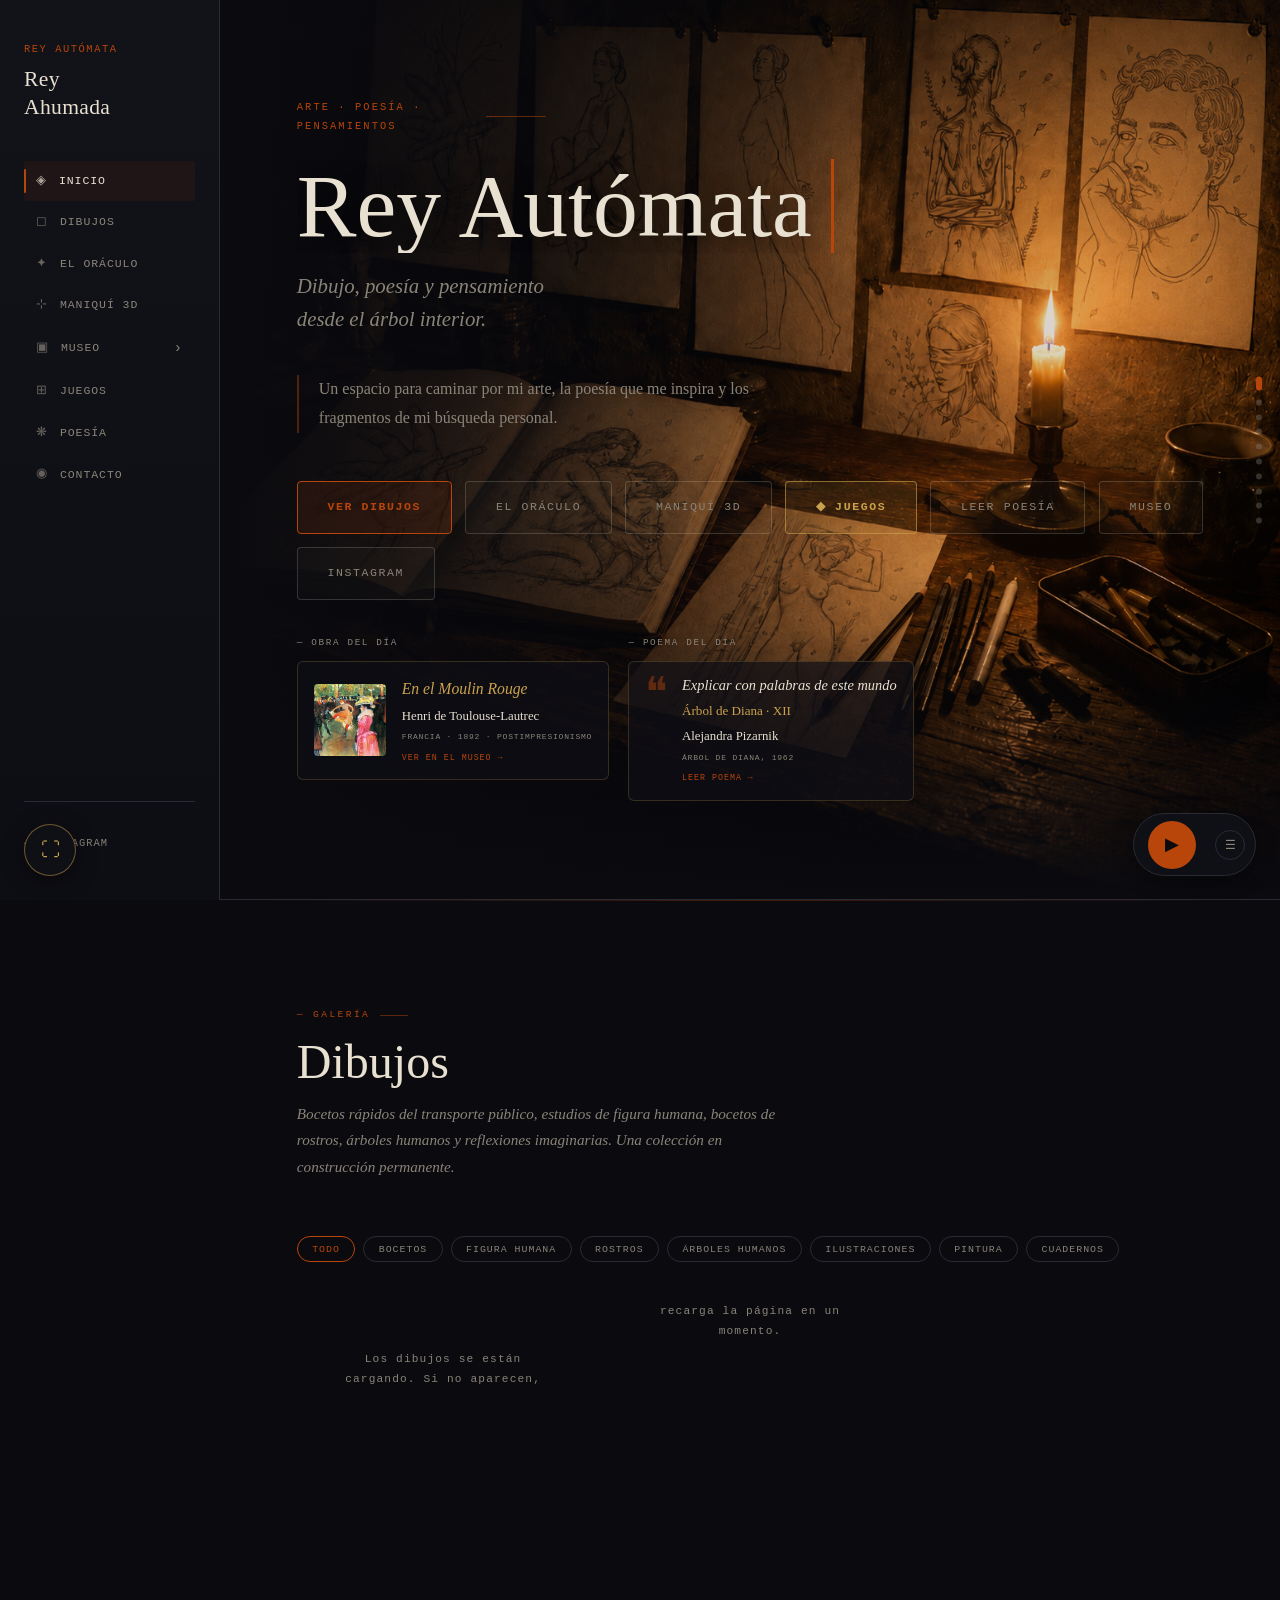
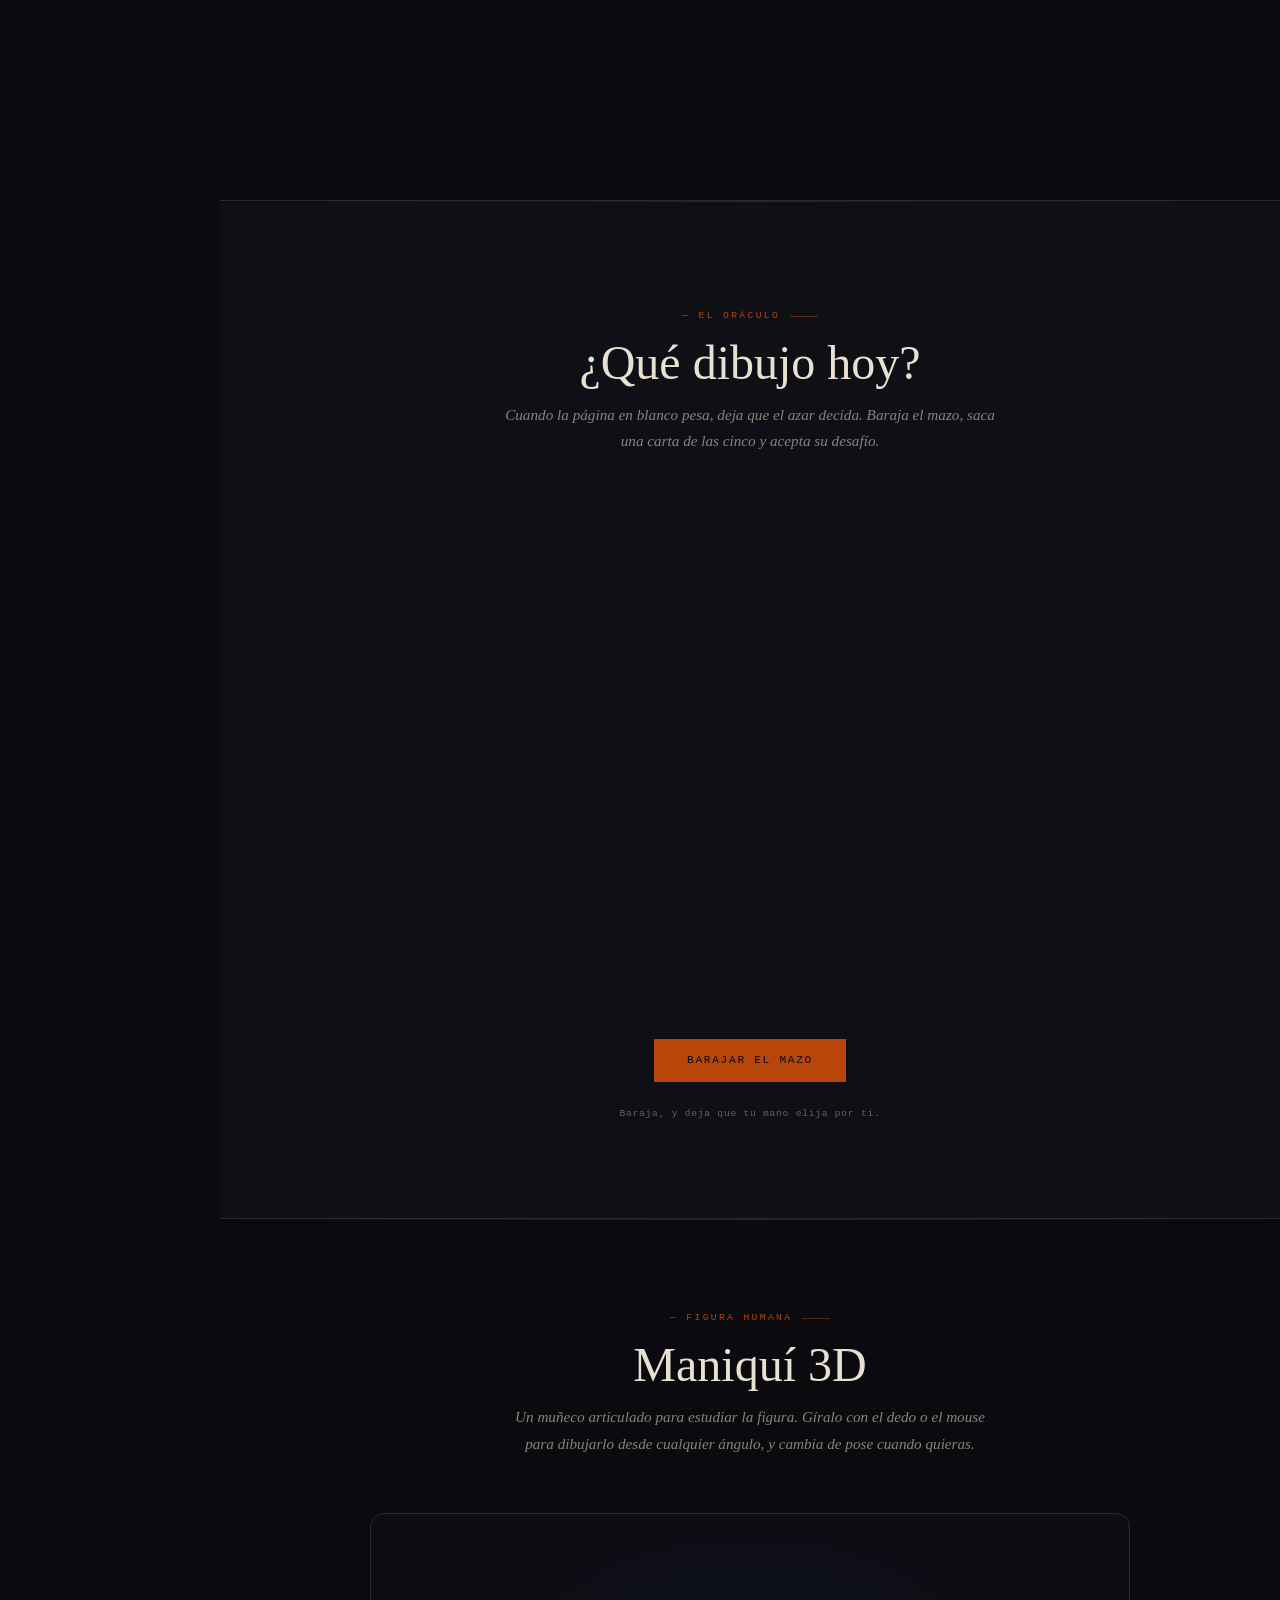
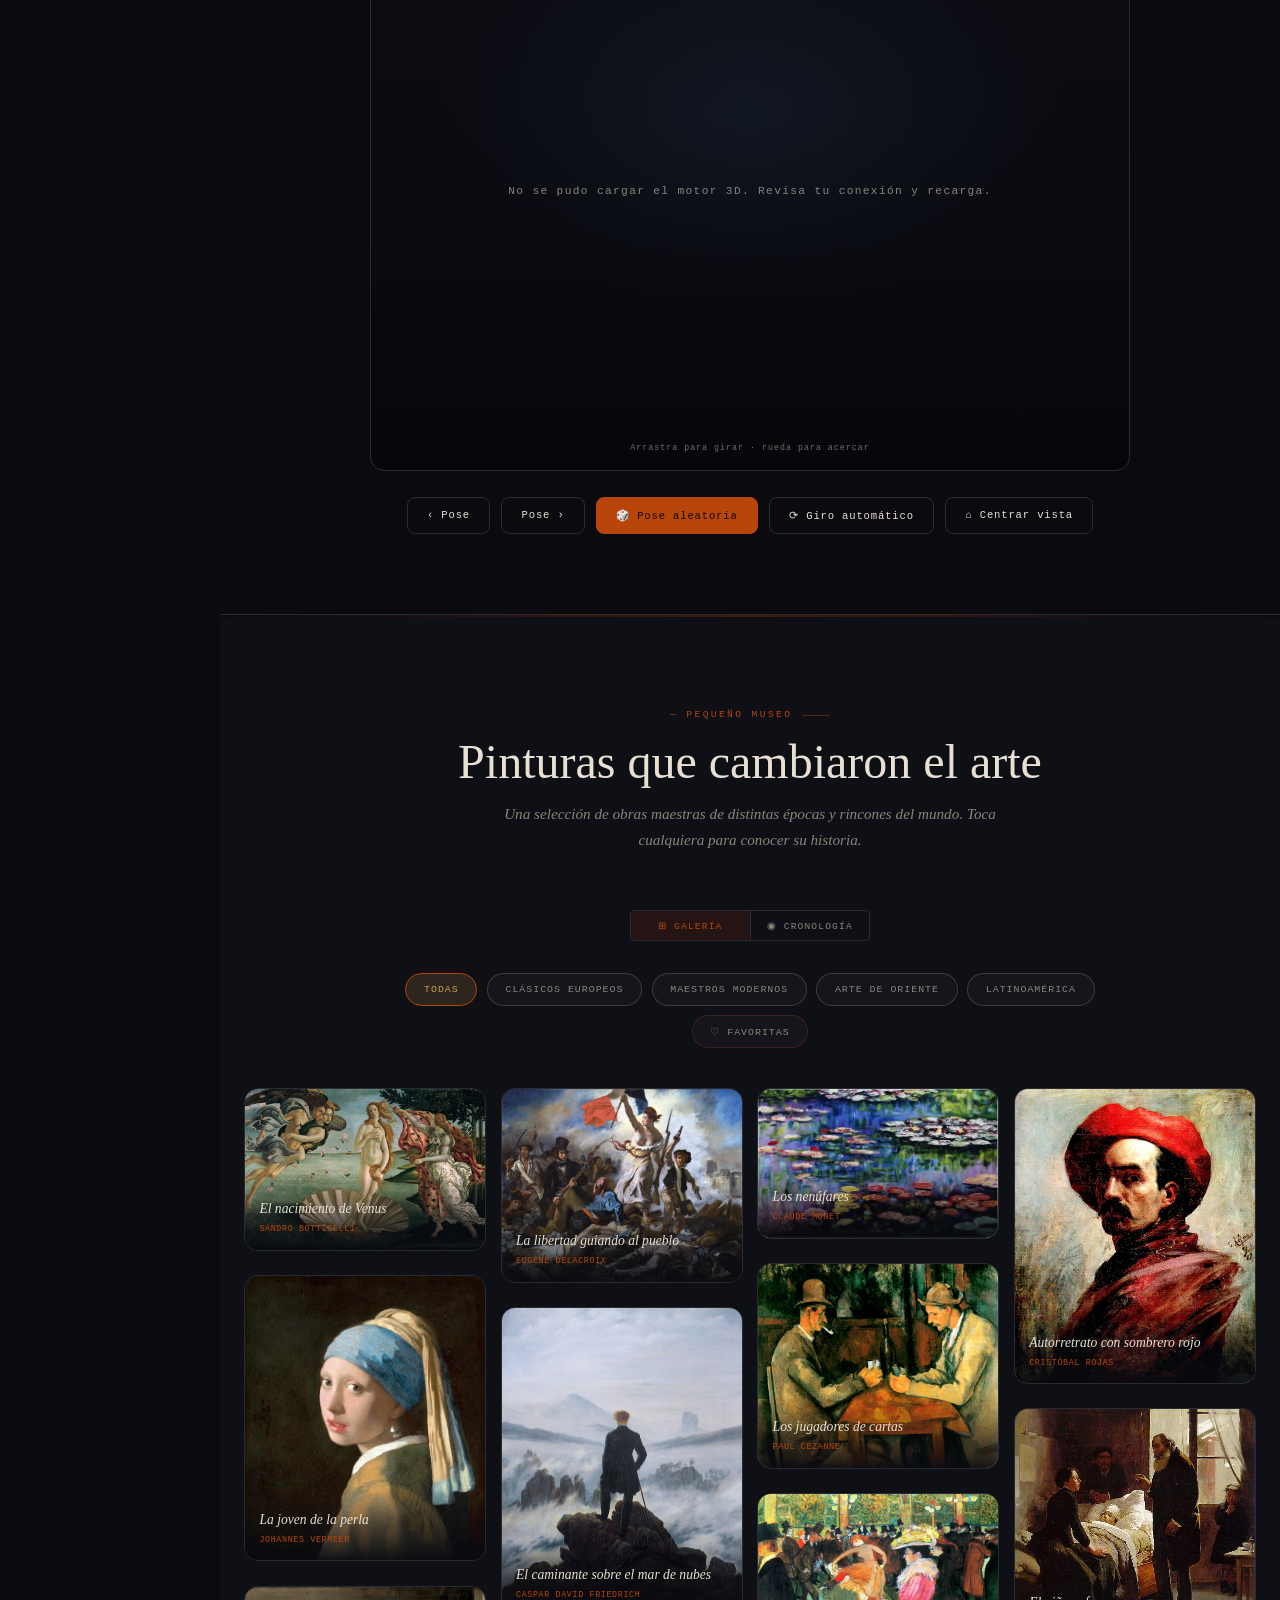
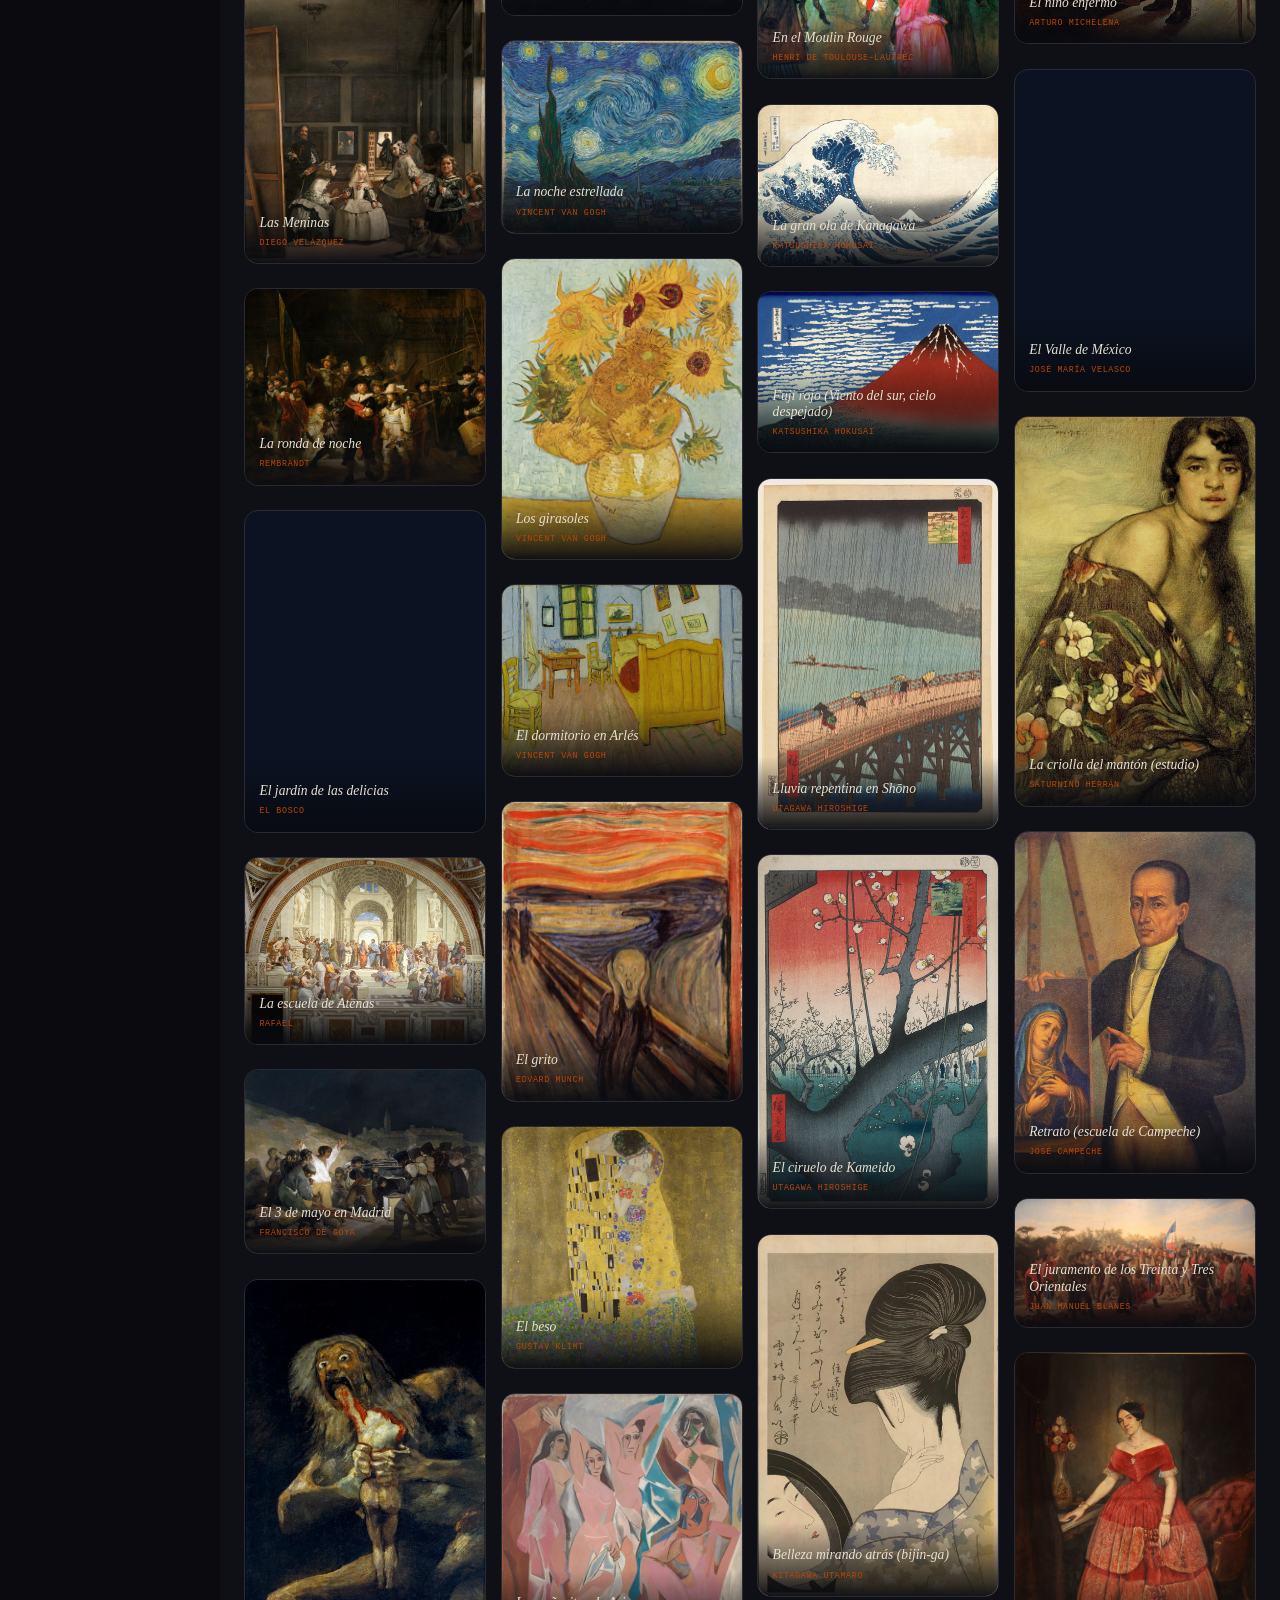
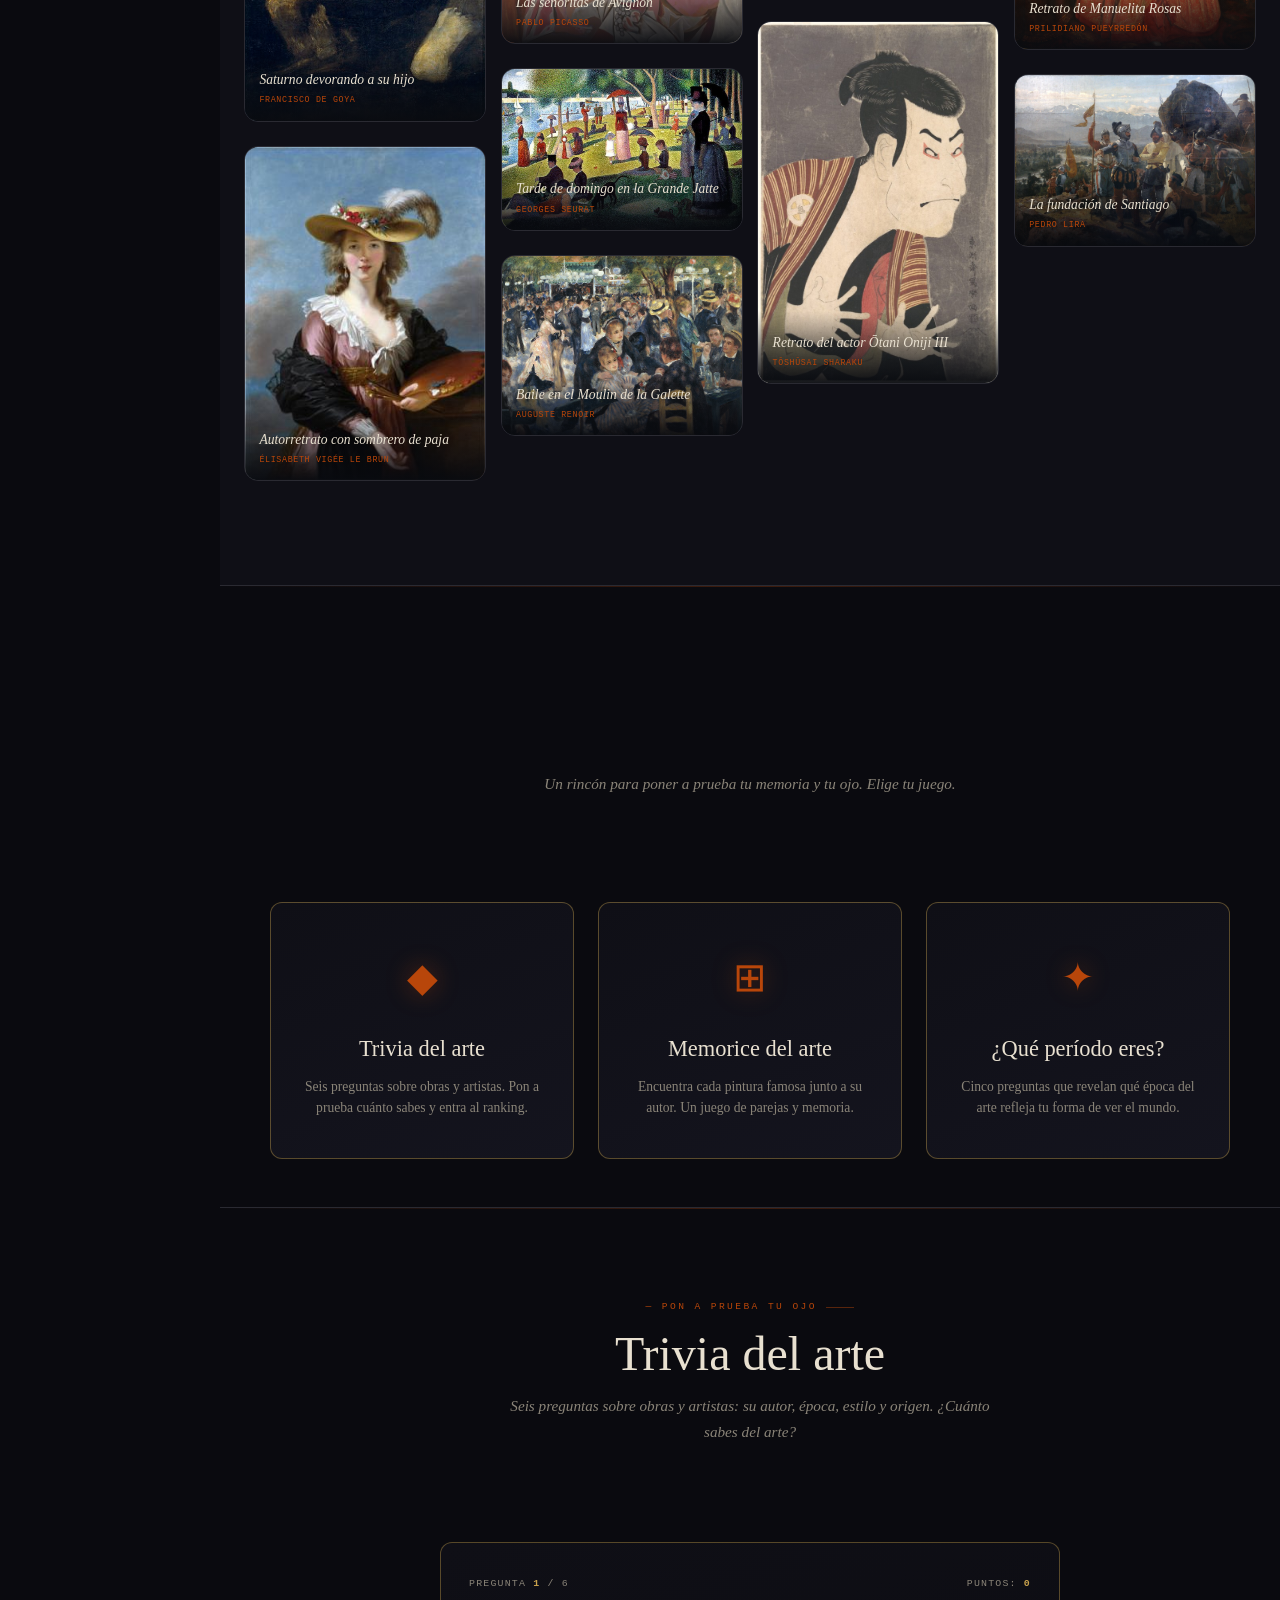
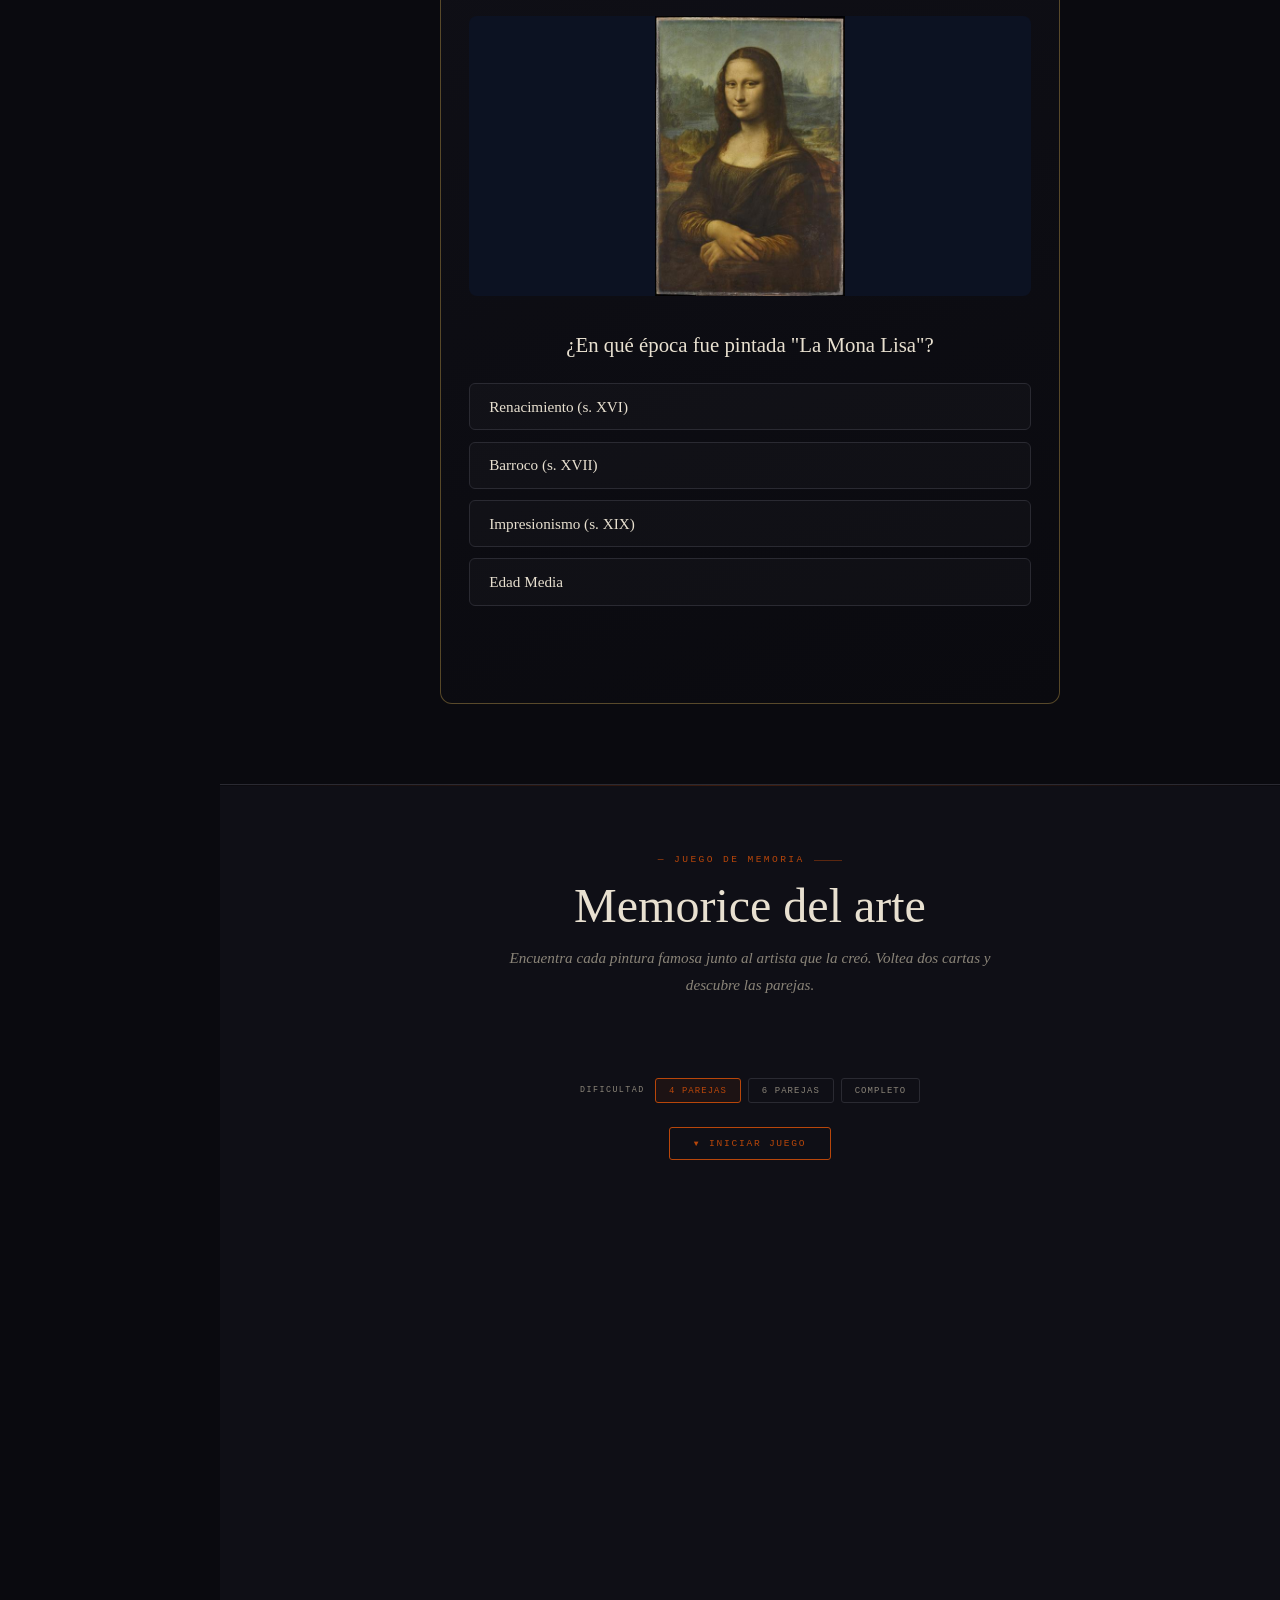
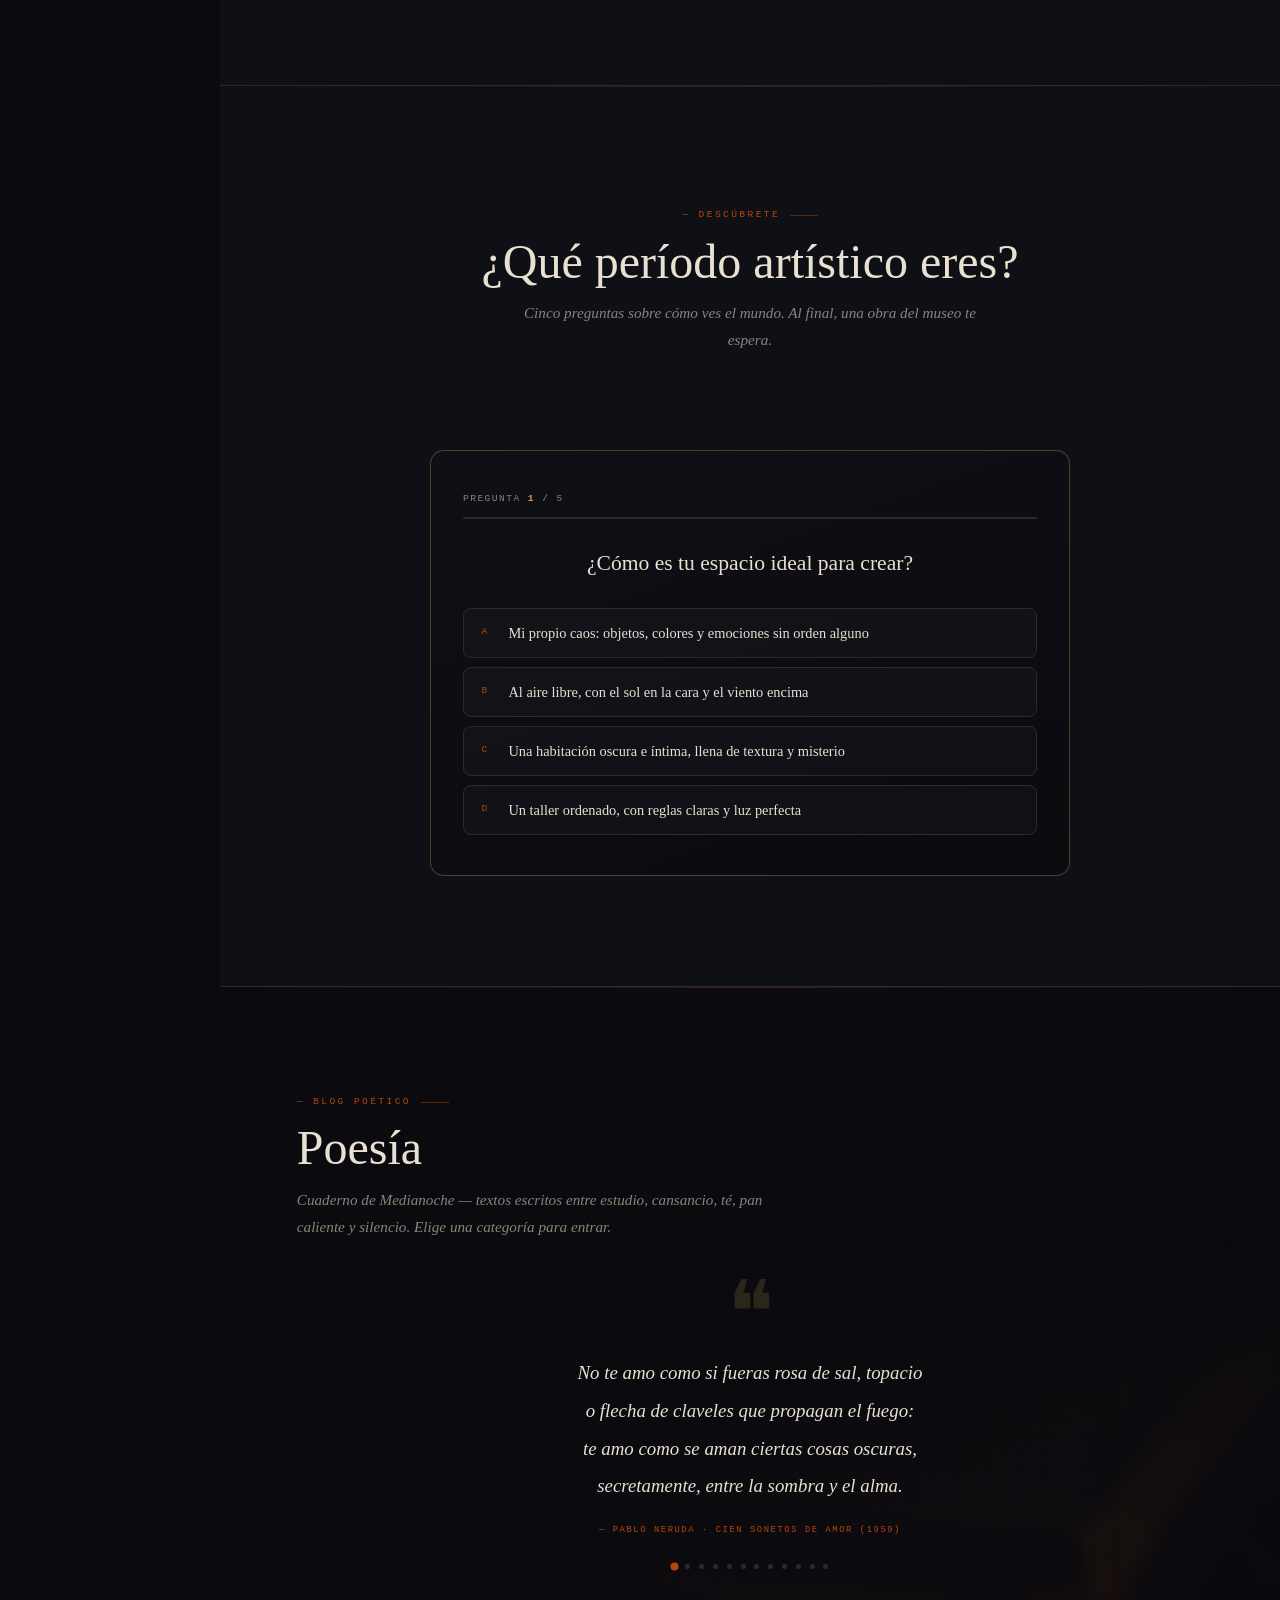
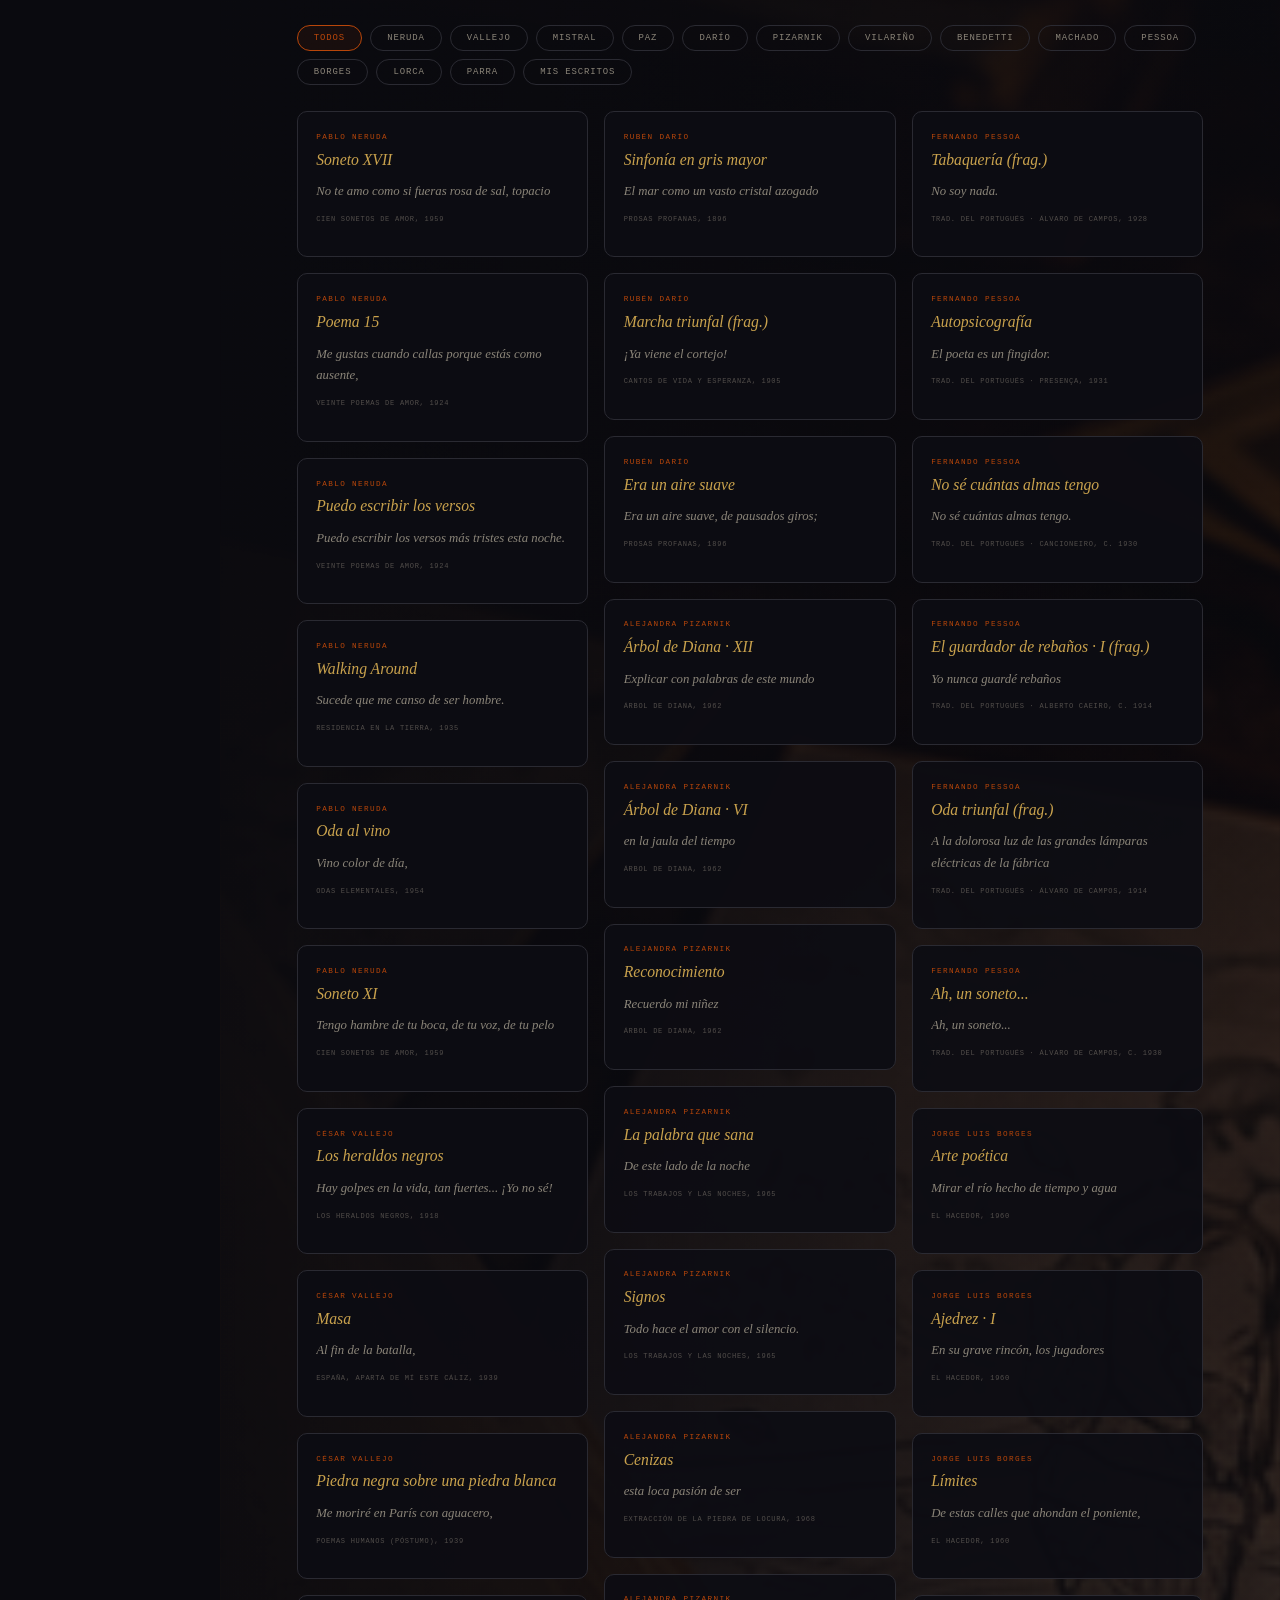
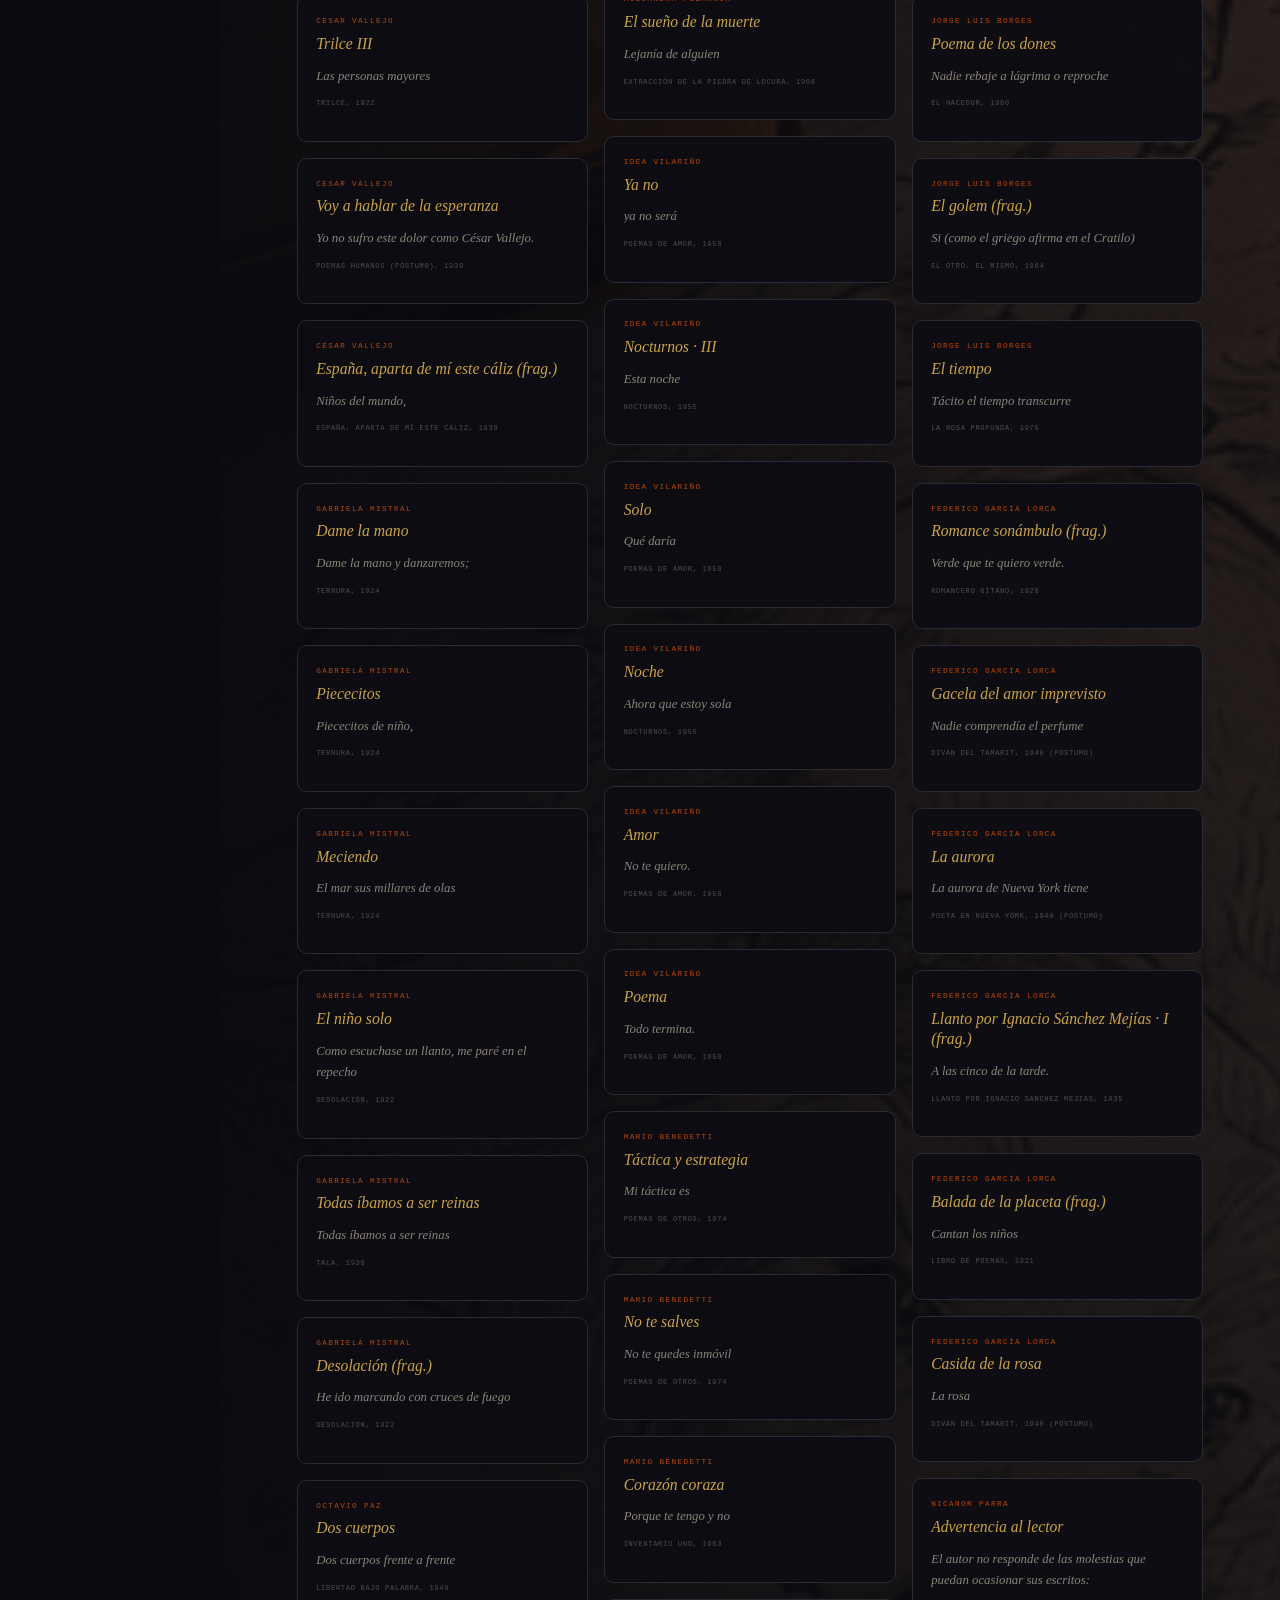
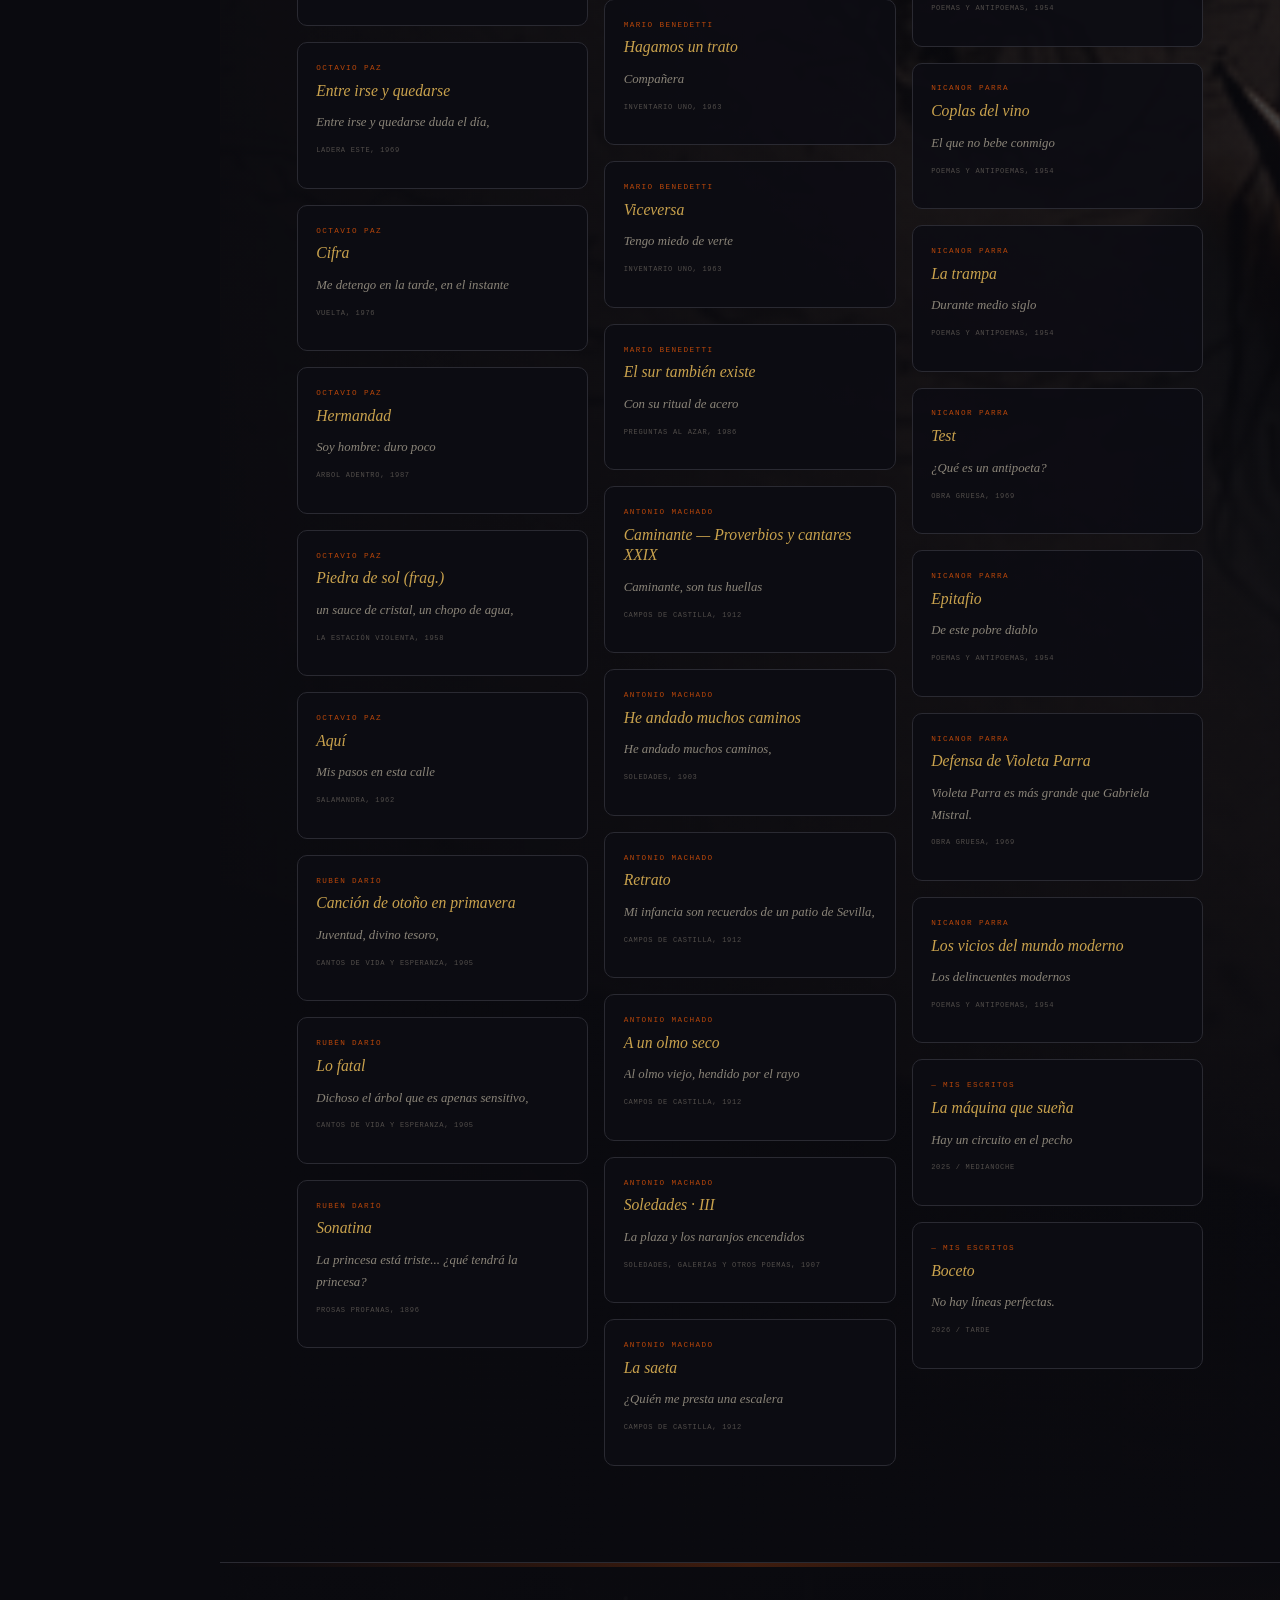
==== commit c5e19405: "Update index.html" ====
--- a/index.html
+++ b/index.html
@@ -4148,6 +4148,60 @@
       .gesto-ctrl { font-size: 0.6rem; }
     }
 
+    /* ── MANIQUÍ ANATÓMICO 3D (práctica de poses) ── */
+    #maniqui {
+      background: var(--bg);
+      padding: 5rem 1.5rem;
+      text-align: center;
+    }
+    .maniqui-intro { max-width: 640px; margin: 0 auto 2.2rem; }
+    .maniqui-escena {
+      position: relative;
+      width: min(760px, 94vw);
+      height: min(62vh, 560px);
+      margin: 0 auto;
+      border: 1px solid var(--border);
+      border-radius: 14px;
+      overflow: hidden;
+      background:
+        radial-gradient(ellipse 60% 50% at 50% 36%, rgba(42,74,107,0.18), transparent 70%),
+        linear-gradient(180deg, #0d0d14 0%, #07070b 100%);
+      cursor: grab;
+      touch-action: none;
+    }
+    .maniqui-escena.arrastrando { cursor: grabbing; }
+    .maniqui-escena canvas { display: block; }
+    .maniqui-pose-nombre {
+      position: absolute; top: 1rem; left: 0; right: 0;
+      font-family: var(--mono); font-size: 0.6rem; letter-spacing: 0.2em;
+      text-transform: uppercase; color: var(--oro);
+      pointer-events: none; text-shadow: 0 2px 10px rgba(0,0,0,0.9); z-index: 2;
+    }
+    .maniqui-hintgiro {
+      position: absolute; bottom: 0.9rem; left: 0; right: 0;
+      font-family: var(--mono); font-size: 0.52rem; letter-spacing: 0.12em;
+      color: var(--muted); pointer-events: none; opacity: 0.8; z-index: 2;
+    }
+    .maniqui-cargando {
+      position: absolute; inset: 0; display: flex; align-items: center; justify-content: center;
+      font-family: var(--mono); font-size: 0.7rem; letter-spacing: 0.12em; color: var(--muted);
+      text-align: center; padding: 2rem; z-index: 3;
+    }
+    .maniqui-controles {
+      display: flex; flex-wrap: wrap; gap: 0.7rem; justify-content: center;
+      max-width: 760px; margin: 1.6rem auto 0;
+    }
+    .maniqui-btn {
+      font-family: var(--mono); font-size: 0.66rem; letter-spacing: 0.08em;
+      padding: 0.7rem 1.2rem; background: transparent; color: var(--ink);
+      border: 1px solid var(--border); border-radius: 8px; cursor: pointer;
+      transition: all 0.2s; display: inline-flex; align-items: center; gap: 0.4rem;
+    }
+    .maniqui-btn:hover { border-color: var(--oro); color: var(--oro); }
+    .maniqui-btn.activo { border-color: var(--copper); color: var(--copper); }
+    .maniqui-btn.destacado { background: var(--copper); border-color: var(--copper); color: var(--bg); }
+    .maniqui-btn.destacado:hover { background: transparent; color: var(--copper); }
+
   </style>
 </head>
 <body>
@@ -4264,6 +4318,9 @@
       <li><a href="#oraculo">
         <span class="nav-icon">✦</span> El Oráculo
       </a></li>
+      <li><a href="#maniqui">
+        <span class="nav-icon">⊹</span> Maniquí 3D
+      </a></li>
       <li class="nav-museo">
         <a href="#galeria-arte" id="nav-museo-link">
           <span class="nav-icon">▣</span> Museo
@@ -4311,6 +4368,7 @@
       <div class="hero-buttons">
         <a href="#dibujos" class="btn btn-primary">Ver dibujos</a>
         <a href="#oraculo" class="btn btn-ghost">El Oráculo</a>
+        <a href="#maniqui" class="btn btn-ghost">Maniquí 3D</a>
         <a href="#juegos" class="btn btn-juegos">◆ Juegos</a>
         <a href="#poesia" class="btn btn-ghost">Leer poesía</a>
         <a href="#galeria-arte" class="btn btn-ghost">Museo</a>
@@ -4370,6 +4428,34 @@
 
       <button class="oracle-btn" id="oracle-btn">Barajar el mazo</button>
       <p class="oracle-hint" id="oracle-hint">Baraja, y deja que tu mano elija por ti.</p>
+    </section>
+
+    <div class="rule"></div>
+
+    <!-- MANIQUÍ ANATÓMICO 3D (práctica de poses) -->
+    <section id="maniqui">
+      <div class="maniqui-intro">
+        <p class="section-label reveal">— Figura humana</p>
+        <h2 class="section-title reveal">Maniquí 3D</h2>
+        <p class="section-desc reveal" style="margin-left:auto;margin-right:auto;">
+          Un muñeco articulado para estudiar la figura. Gíralo con el dedo o el mouse
+          para dibujarlo desde cualquier ángulo, y cambia de pose cuando quieras.
+        </p>
+      </div>
+
+      <div class="maniqui-escena reveal" id="maniqui-escena">
+        <div class="maniqui-pose-nombre" id="maniqui-pose-nombre"></div>
+        <div class="maniqui-hintgiro">Arrastra para girar · rueda para acercar</div>
+        <div class="maniqui-cargando" id="maniqui-cargando">Cargando el maniquí 3D…</div>
+      </div>
+
+      <div class="maniqui-controles reveal">
+        <button class="maniqui-btn" id="maniqui-prev">‹ Pose</button>
+        <button class="maniqui-btn" id="maniqui-next">Pose ›</button>
+        <button class="maniqui-btn destacado" id="maniqui-random">🎲 Pose aleatoria</button>
+        <button class="maniqui-btn" id="maniqui-girar">⟳ Giro automático</button>
+        <button class="maniqui-btn" id="maniqui-reset">⌂ Centrar vista</button>
+      </div>
     </section>
 
     <div class="rule"></div>
@@ -4782,6 +4868,9 @@
     </div>
   </div>
 </div>
+
+<!-- Three.js — motor 3D para el Maniquí (se carga desde la web) -->
+<script src="https://cdnjs.cloudflare.com/ajax/libs/three.js/r128/three.min.js"></script>
 
 <script>
   // ── ACTIVE NAV ──
@@ -7390,6 +7479,7 @@
       { id: 'inicio',      label: 'Inicio'    },
       { id: 'dibujos',     label: 'Dibujos'   },
       { id: 'oraculo',     label: 'Oráculo'   },
+      { id: 'maniqui',     label: 'Maniquí 3D'},
       { id: 'galeria-arte',label: 'Museo'     },
       { id: 'juegos',      label: 'Juegos'    },
       { id: 'poesia',      label: 'Poesía'    },
@@ -7805,6 +7895,334 @@
     });
   })();
 
+
+  // ── MANIQUÍ ANATÓMICO 3D (práctica de poses) ──
+  // Muñeco de madera articulado. Se gira con el mouse/dedo y cambia de pose.
+  (function () {
+    const cont = document.getElementById('maniqui-escena');
+    if (!cont) return;
+    const cargando = document.getElementById('maniqui-cargando');
+    const nombreEl = document.getElementById('maniqui-pose-nombre');
+
+    if (typeof THREE === 'undefined') {
+      if (cargando) cargando.textContent = 'No se pudo cargar el motor 3D. Revisa tu conexión y recarga.';
+      return;
+    }
+
+    // ---- Escena / cámara / render ----
+    const scene = new THREE.Scene();
+    const camera = new THREE.PerspectiveCamera(42, 1, 0.1, 100);
+    const renderer = new THREE.WebGLRenderer({ antialias: true, alpha: true });
+    renderer.setPixelRatio(Math.min(window.devicePixelRatio || 1, 2));
+    renderer.shadowMap.enabled = true;
+    renderer.shadowMap.type = THREE.PCFSoftShadowMap;
+    cont.appendChild(renderer.domElement);
+
+    // ---- Luces ----
+    scene.add(new THREE.AmbientLight(0x3b4452, 0.9));
+    scene.add(new THREE.HemisphereLight(0xcfe0ff, 0x241708, 0.55));
+    const key = new THREE.DirectionalLight(0xffe8c8, 1.15);
+    key.position.set(4, 8, 6);
+    key.castShadow = true;
+    key.shadow.mapSize.set(1024, 1024);
+    key.shadow.camera.near = 1; key.shadow.camera.far = 30;
+    key.shadow.camera.left = -4; key.shadow.camera.right = 4;
+    key.shadow.camera.top = 6; key.shadow.camera.bottom = -3;
+    key.shadow.bias = -0.0008;
+    scene.add(key);
+    const rim = new THREE.DirectionalLight(0xB8460A, 0.45);
+    rim.position.set(-6, 3, -5);
+    scene.add(rim);
+
+    // ---- Materiales (madera de maniquí) ----
+    const matCuerpo = new THREE.MeshStandardMaterial({ color: 0xd8c3a0, roughness: 0.72, metalness: 0.04 });
+    const matJunta  = new THREE.MeshStandardMaterial({ color: 0xbfa586, roughness: 0.6, metalness: 0.05 });
+
+    // ---- Suelo + anillo de escenario ----
+    const suelo = new THREE.Mesh(new THREE.CircleGeometry(3.4, 48), new THREE.ShadowMaterial({ opacity: 0.33 }));
+    suelo.rotation.x = -Math.PI / 2; suelo.receiveShadow = true; scene.add(suelo);
+    const anillo = new THREE.Mesh(
+      new THREE.RingGeometry(1.0, 3.1, 64),
+      new THREE.MeshBasicMaterial({ color: 0x1a2436, transparent: true, opacity: 0.22, side: THREE.DoubleSide })
+    );
+    anillo.rotation.x = -Math.PI / 2; anillo.position.y = 0.002; scene.add(anillo);
+
+    // ---- Constructor de huesos ----
+    // dir = 1 crece hacia -Y (abajo); dir = -1 crece hacia +Y (arriba)
+    function hueso(parent, len, rNear, rFar, dir) {
+      const g = new THREE.Group();
+      const rTop = dir === 1 ? rNear : rFar;
+      const rBot = dir === 1 ? rFar : rNear;
+      const mesh = new THREE.Mesh(new THREE.CylinderGeometry(rTop, rBot, len, 18), matCuerpo);
+      mesh.castShadow = true; mesh.receiveShadow = true;
+      mesh.position.y = (dir === 1 ? -len : len) / 2;
+      g.add(mesh);
+      const ball = new THREE.Mesh(new THREE.SphereGeometry(rNear * 1.18, 16, 14), matJunta);
+      ball.castShadow = true; g.add(ball);
+      g.userData.end = (dir === 1 ? -len : len);
+      if (parent) parent.add(g);
+      return g;
+    }
+
+    // ---- Esqueleto ----
+    const fig = new THREE.Group();
+    scene.add(fig);
+
+    // Pelvis
+    const pelvis = new THREE.Group();
+    pelvis.position.y = 1.0;
+    fig.add(pelvis);
+    const pelvisMesh = new THREE.Mesh(new THREE.SphereGeometry(0.16, 18, 14), matCuerpo);
+    pelvisMesh.scale.set(1.3, 0.85, 0.95); pelvisMesh.castShadow = true; pelvis.add(pelvisMesh);
+
+    // Torso (pivota en la cintura para inclinar el cuerpo)
+    const torso = new THREE.Group();
+    torso.position.y = 0.06; pelvis.add(torso);
+    const spine = new THREE.Mesh(new THREE.CylinderGeometry(0.1, 0.12, 0.22, 16), matCuerpo);
+    spine.position.y = 0.11; spine.castShadow = true; torso.add(spine);
+    const ribcage = new THREE.Mesh(new THREE.SphereGeometry(0.19, 20, 16), matCuerpo);
+    ribcage.scale.set(1.15, 1.1, 0.78); ribcage.position.y = 0.32; ribcage.castShadow = true; torso.add(ribcage);
+
+    const HOMBRO_Y = 0.42;   // altura de los hombros dentro de torso
+    const HOMBRO_X = 0.2;    // separación lateral de los hombros
+    const CADERA_X = 0.1;    // separación lateral de las caderas
+
+    // Cuello + cabeza
+    const cuello = new THREE.Group();
+    cuello.position.y = HOMBRO_Y; torso.add(cuello);
+    const cuelloMesh = new THREE.Mesh(new THREE.CylinderGeometry(0.05, 0.06, 0.1, 14), matCuerpo);
+    cuelloMesh.position.y = 0.05; cuelloMesh.castShadow = true; cuello.add(cuelloMesh);
+    const cabeza = new THREE.Group();
+    cabeza.position.y = 0.1; cuello.add(cabeza);
+    const craneo = new THREE.Mesh(new THREE.SphereGeometry(0.125, 20, 16), matCuerpo);
+    craneo.scale.set(0.92, 1.12, 1.0); craneo.position.y = 0.12; craneo.castShadow = true; cabeza.add(craneo);
+    const menton = new THREE.Mesh(new THREE.SphereGeometry(0.075, 16, 12), matCuerpo);
+    menton.position.set(0, 0.06, 0.06); menton.castShadow = true; cabeza.add(menton);
+
+    // Brazos
+    function brazo(lado) { // lado: -1 izq, +1 der
+      const hombro = new THREE.Group();
+      hombro.position.set(HOMBRO_X * lado, HOMBRO_Y, 0);
+      torso.add(hombro);
+      const upper = hueso(hombro, 0.3, 0.07, 0.055, 1);
+      const codo = new THREE.Group(); codo.position.y = upper.userData.end; upper.add(codo);
+      const fore = hueso(codo, 0.28, 0.055, 0.04, 1);
+      const muneca = new THREE.Group(); muneca.position.y = fore.userData.end; fore.add(muneca);
+      const mano = new THREE.Mesh(new THREE.BoxGeometry(0.07, 0.14, 0.03), matCuerpo);
+      mano.position.y = -0.07; mano.castShadow = true; muneca.add(mano);
+      return { hombro, codo, muneca };
+    }
+    const bI = brazo(-1), bD = brazo(1);
+
+    // Piernas
+    function pierna(lado) {
+      const cadera = new THREE.Group();
+      cadera.position.set(CADERA_X * lado, -0.02, 0);
+      pelvis.add(cadera);
+      const muslo = hueso(cadera, 0.46, 0.1, 0.075, 1);
+      const rodilla = new THREE.Group(); rodilla.position.y = muslo.userData.end; muslo.add(rodilla);
+      const shin = hueso(rodilla, 0.44, 0.075, 0.05, 1);
+      const tobillo = new THREE.Group(); tobillo.position.y = shin.userData.end; shin.add(tobillo);
+      const pie = new THREE.Mesh(new THREE.BoxGeometry(0.1, 0.055, 0.24), matCuerpo);
+      pie.position.set(0, -0.025, 0.07); pie.castShadow = true; tobillo.add(pie);
+      return { cadera, rodilla, tobillo };
+    }
+    const pI = pierna(-1), pD = pierna(1);
+
+    // ---- Mapa de huesos posables ----
+    const B = {
+      torso: torso, cuello: cuello, cabeza: cabeza,
+      hombroL: bI.hombro, codoL: bI.codo, munecaL: bI.muneca,
+      hombroR: bD.hombro, codoR: bD.codo, munecaR: bD.muneca,
+      caderaL: pI.cadera, rodillaL: pI.rodilla, tobilloL: pI.tobillo,
+      caderaR: pD.cadera, rodillaR: pD.rodilla, tobilloR: pD.tobillo,
+    };
+
+    // ---- Pose neutra (brazos al costado, piernas rectas) ----
+    const NEUTRO = {
+      torso: [0, 0, 0], cuello: [0, 0, 0], cabeza: [0, 0, 0],
+      hombroL: [0, 0, -0.14], codoL: [0, 0, 0], munecaL: [0, 0, 0],
+      hombroR: [0, 0, 0.14], codoR: [0, 0, 0], munecaR: [0, 0, 0],
+      caderaL: [0, 0, -0.04], rodillaL: [0, 0, 0], tobilloL: [0, 0, 0],
+      caderaR: [0, 0, 0.04], rodillaR: [0, 0, 0], tobilloR: [0, 0, 0],
+    };
+
+    function base() { const o = {}; for (const k in NEUTRO) o[k] = NEUTRO[k].slice(); return o; }
+    function fusion(cambios) { const o = base(); for (const k in cambios) o[k] = cambios[k]; return o; }
+
+    // ---- Poses predefinidas ----
+    const POSES = [
+      { nombre: 'Reposo', rot: base() },
+      { nombre: 'Contrapposto', rot: fusion({
+        torso: [0, 0, 0.08], cabeza: [0, 0.25, -0.05],
+        caderaR: [-0.1, 0, 0.04], rodillaL: [0.25, 0, 0],
+        hombroL: [0.15, 0, -0.18], hombroR: [0.1, 0, 0.1], codoR: [-0.5, 0, 0],
+      }) },
+      { nombre: 'Caminando', rot: fusion({
+        caderaL: [0.5, 0, -0.04], rodillaL: [0.2, 0, 0],
+        caderaR: [-0.45, 0, 0.04], rodillaR: [0.55, 0, 0], tobilloR: [0.3, 0, 0],
+        hombroL: [-0.5, 0, -0.14], codoL: [-0.4, 0, 0],
+        hombroR: [0.5, 0, 0.14], codoR: [-0.4, 0, 0],
+        torso: [0.05, 0.08, 0],
+      }) },
+      { nombre: 'Corriendo', rot: fusion({
+        torso: [0.28, 0.1, 0],
+        caderaL: [0.9, 0, -0.04], rodillaL: [0.5, 0, 0],
+        caderaR: [-0.7, 0, 0.04], rodillaR: [1.5, 0, 0], tobilloR: [0.4, 0, 0],
+        hombroL: [-1.1, 0.2, -0.1], codoL: [-1.4, 0, 0],
+        hombroR: [1.0, -0.2, 0.1], codoR: [-1.5, 0, 0],
+        cabeza: [-0.15, 0, 0],
+      }) },
+      { nombre: 'Brazos arriba', rot: fusion({
+        hombroL: [-2.9, 0, -0.1], hombroR: [2.9, 0, 0.1],
+        cabeza: [-0.2, 0, 0], torso: [-0.05, 0, 0],
+      }) },
+      { nombre: 'Sentado', rot: fusion({
+        caderaL: [1.55, 0, -0.08], rodillaL: [1.5, 0, 0],
+        caderaR: [1.55, 0, 0.08], rodillaR: [1.5, 0, 0],
+        torso: [0.1, 0, 0], hombroL: [0.3, 0, -0.2], hombroR: [0.3, 0, 0.2],
+        codoL: [-0.4, 0, 0], codoR: [-0.4, 0, 0],
+      }) },
+      { nombre: 'Alcanzando', rot: fusion({
+        hombroR: [2.6, -0.4, 0.2], codoR: [-0.2, 0, 0],
+        torso: [-0.1, -0.15, 0.05], cabeza: [-0.25, -0.2, 0],
+        caderaL: [0.1, 0, -0.04], rodillaL: [0.15, 0, 0],
+        hombroL: [0.3, 0, -0.25], codoL: [-0.7, 0, 0],
+      }) },
+      { nombre: 'Agachado', rot: fusion({
+        torso: [0.4, 0, 0], cabeza: [-0.2, 0, 0],
+        caderaL: [1.9, 0, -0.1], rodillaL: [1.9, 0, 0], tobilloL: [0.4, 0, 0],
+        caderaR: [1.9, 0, 0.1], rodillaR: [1.9, 0, 0], tobilloR: [0.4, 0, 0],
+        hombroL: [0.8, 0, -0.2], codoL: [-0.9, 0, 0],
+        hombroR: [0.8, 0, 0.2], codoR: [-0.9, 0, 0],
+      }) },
+      { nombre: 'En T (referencia)', rot: fusion({
+        hombroL: [0, 0, -1.57], hombroR: [0, 0, 1.57],
+      }) },
+    ];
+
+    // ---- Rangos para pose aleatoria (radianes) ----
+    const RANGO = {
+      torso: [[-0.3, 0.45], [-0.6, 0.6], [-0.3, 0.3]],
+      cuello: [[-0.2, 0.3], [-0.4, 0.4], [-0.15, 0.15]],
+      cabeza: [[-0.3, 0.35], [-0.6, 0.6], [-0.2, 0.2]],
+      hombroL: [[-2.9, 1.0], [-0.6, 0.8], [-1.5, 0.3]],
+      codoL: [[-2.3, -0.05], [0, 0], [0, 0]],
+      munecaL: [[-0.4, 0.4], [0, 0], [-0.4, 0.4]],
+      hombroR: [[-2.9, 1.0], [-0.8, 0.6], [-0.3, 1.5]],
+      codoR: [[-2.3, -0.05], [0, 0], [0, 0]],
+      munecaR: [[-0.4, 0.4], [0, 0], [-0.4, 0.4]],
+      caderaL: [[-0.7, 1.9], [-0.25, 0.25], [-0.25, 0.1]],
+      rodillaL: [[0.0, 2.0], [0, 0], [0, 0]],
+      tobilloL: [[-0.3, 0.45], [0, 0], [0, 0]],
+      caderaR: [[-0.7, 1.9], [-0.25, 0.25], [-0.1, 0.25]],
+      rodillaR: [[0.0, 2.0], [0, 0], [0, 0]],
+      tobilloR: [[-0.3, 0.45], [0, 0], [0, 0]],
+    };
+    function rnd(a, b) { return a + Math.random() * (b - a); }
+    function poseAleatoria() {
+      const o = base();
+      for (const k in RANGO) {
+        const r = RANGO[k];
+        o[k] = [rnd(r[0][0], r[0][1]), rnd(r[1][0], r[1][1]), rnd(r[2][0], r[2][1])];
+      }
+      return o;
+    }
+
+    // ---- Aplicar / animar poses ----
+    const objetivo = {}; // rotaciones objetivo por hueso
+    function fijarObjetivo(rot) { for (const k in rot) objetivo[k] = rot[k]; }
+    // inicia en neutro, ya colocado
+    fijarObjetivo(base());
+    for (const k in objetivo) B[k].rotation.set(objetivo[k][0], objetivo[k][1], objetivo[k][2]);
+
+    let idxPose = 0;
+    function mostrarPose(i) {
+      idxPose = (i + POSES.length) % POSES.length;
+      fijarObjetivo(POSES[idxPose].rot);
+      nombreEl.textContent = POSES[idxPose].nombre;
+    }
+    mostrarPose(0);
+
+    // ---- Órbita de cámara (controles propios) ----
+    let az = 0.5, pol = 1.4, rad = 3.9;
+    const foco = new THREE.Vector3(0, 0.95, 0);
+    function actualizarCam() {
+      pol = Math.max(0.35, Math.min(Math.PI - 0.22, pol));
+      rad = Math.max(2.2, Math.min(7.5, rad));
+      camera.position.set(
+        foco.x + rad * Math.sin(pol) * Math.sin(az),
+        foco.y + rad * Math.cos(pol),
+        foco.z + rad * Math.sin(pol) * Math.cos(az)
+      );
+      camera.lookAt(foco);
+    }
+
+    let giroAuto = false, arrastrando = false, lastX = 0, lastY = 0;
+    cont.addEventListener('pointerdown', e => {
+      arrastrando = true; lastX = e.clientX; lastY = e.clientY;
+      cont.classList.add('arrastrando'); cont.setPointerCapture(e.pointerId);
+    });
+    cont.addEventListener('pointermove', e => {
+      if (!arrastrando) return;
+      az -= (e.clientX - lastX) * 0.008;
+      pol -= (e.clientY - lastY) * 0.008;
+      lastX = e.clientX; lastY = e.clientY;
+    });
+    function soltar(e) { arrastrando = false; cont.classList.remove('arrastrando'); }
+    cont.addEventListener('pointerup', soltar);
+    cont.addEventListener('pointercancel', soltar);
+    cont.addEventListener('wheel', e => { e.preventDefault(); rad += e.deltaY * 0.0022; }, { passive: false });
+
+    // ---- Tamaño responsivo ----
+    function redimensionar() {
+      const w = cont.clientWidth, h = cont.clientHeight;
+      renderer.setSize(w, h, false);
+      camera.aspect = w / h; camera.updateProjectionMatrix();
+    }
+    redimensionar();
+    window.addEventListener('resize', redimensionar);
+
+    // ---- Botones ----
+    document.getElementById('maniqui-prev').addEventListener('click', () => mostrarPose(idxPose - 1));
+    document.getElementById('maniqui-next').addEventListener('click', () => mostrarPose(idxPose + 1));
+    document.getElementById('maniqui-random').addEventListener('click', () => {
+      fijarObjetivo(poseAleatoria()); nombreEl.textContent = 'Pose aleatoria';
+    });
+    const btnGiro = document.getElementById('maniqui-girar');
+    btnGiro.addEventListener('click', () => {
+      giroAuto = !giroAuto; btnGiro.classList.toggle('activo', giroAuto);
+    });
+    document.getElementById('maniqui-reset').addEventListener('click', () => {
+      az = 0.5; pol = 1.4; rad = 3.9;
+    });
+
+    // ---- Pausa cuando la sección no está visible ----
+    let visible = true;
+    if ('IntersectionObserver' in window) {
+      new IntersectionObserver(es => { es.forEach(x => visible = x.isIntersecting); }, { threshold: 0.01 })
+        .observe(cont);
+    }
+
+    // ---- Bucle ----
+    let primera = true;
+    function anim() {
+      requestAnimationFrame(anim);
+      if (!visible) return;
+      if (giroAuto && !arrastrando) az += 0.004;
+      // interpola rotaciones hacia el objetivo
+      for (const k in objetivo) {
+        const b = B[k], o = objetivo[k];
+        b.rotation.x += (o[0] - b.rotation.x) * 0.12;
+        b.rotation.y += (o[1] - b.rotation.y) * 0.12;
+        b.rotation.z += (o[2] - b.rotation.z) * 0.12;
+      }
+      actualizarCam();
+      renderer.render(scene, camera);
+      if (primera) { primera = false; if (cargando) cargando.style.display = 'none'; }
+    }
+    anim();
+  })();
 </script>
 </body>
 </html>
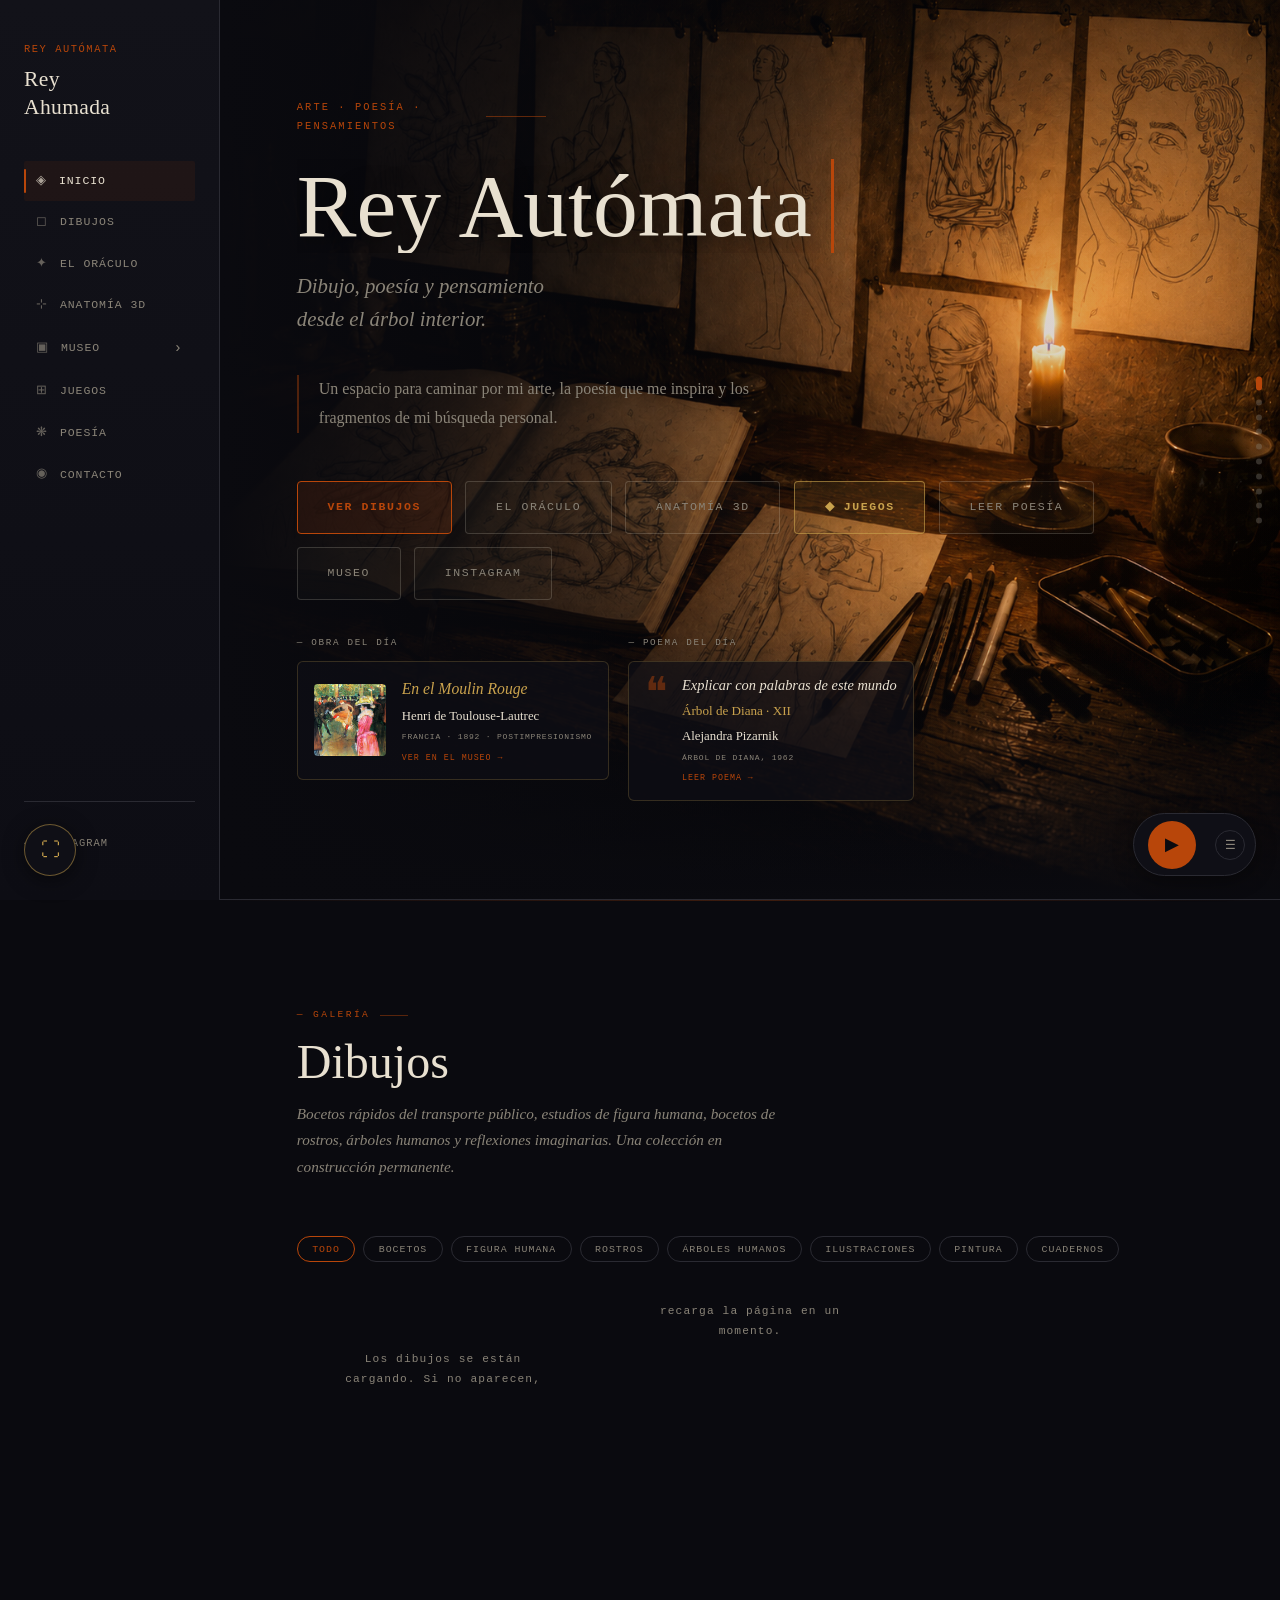
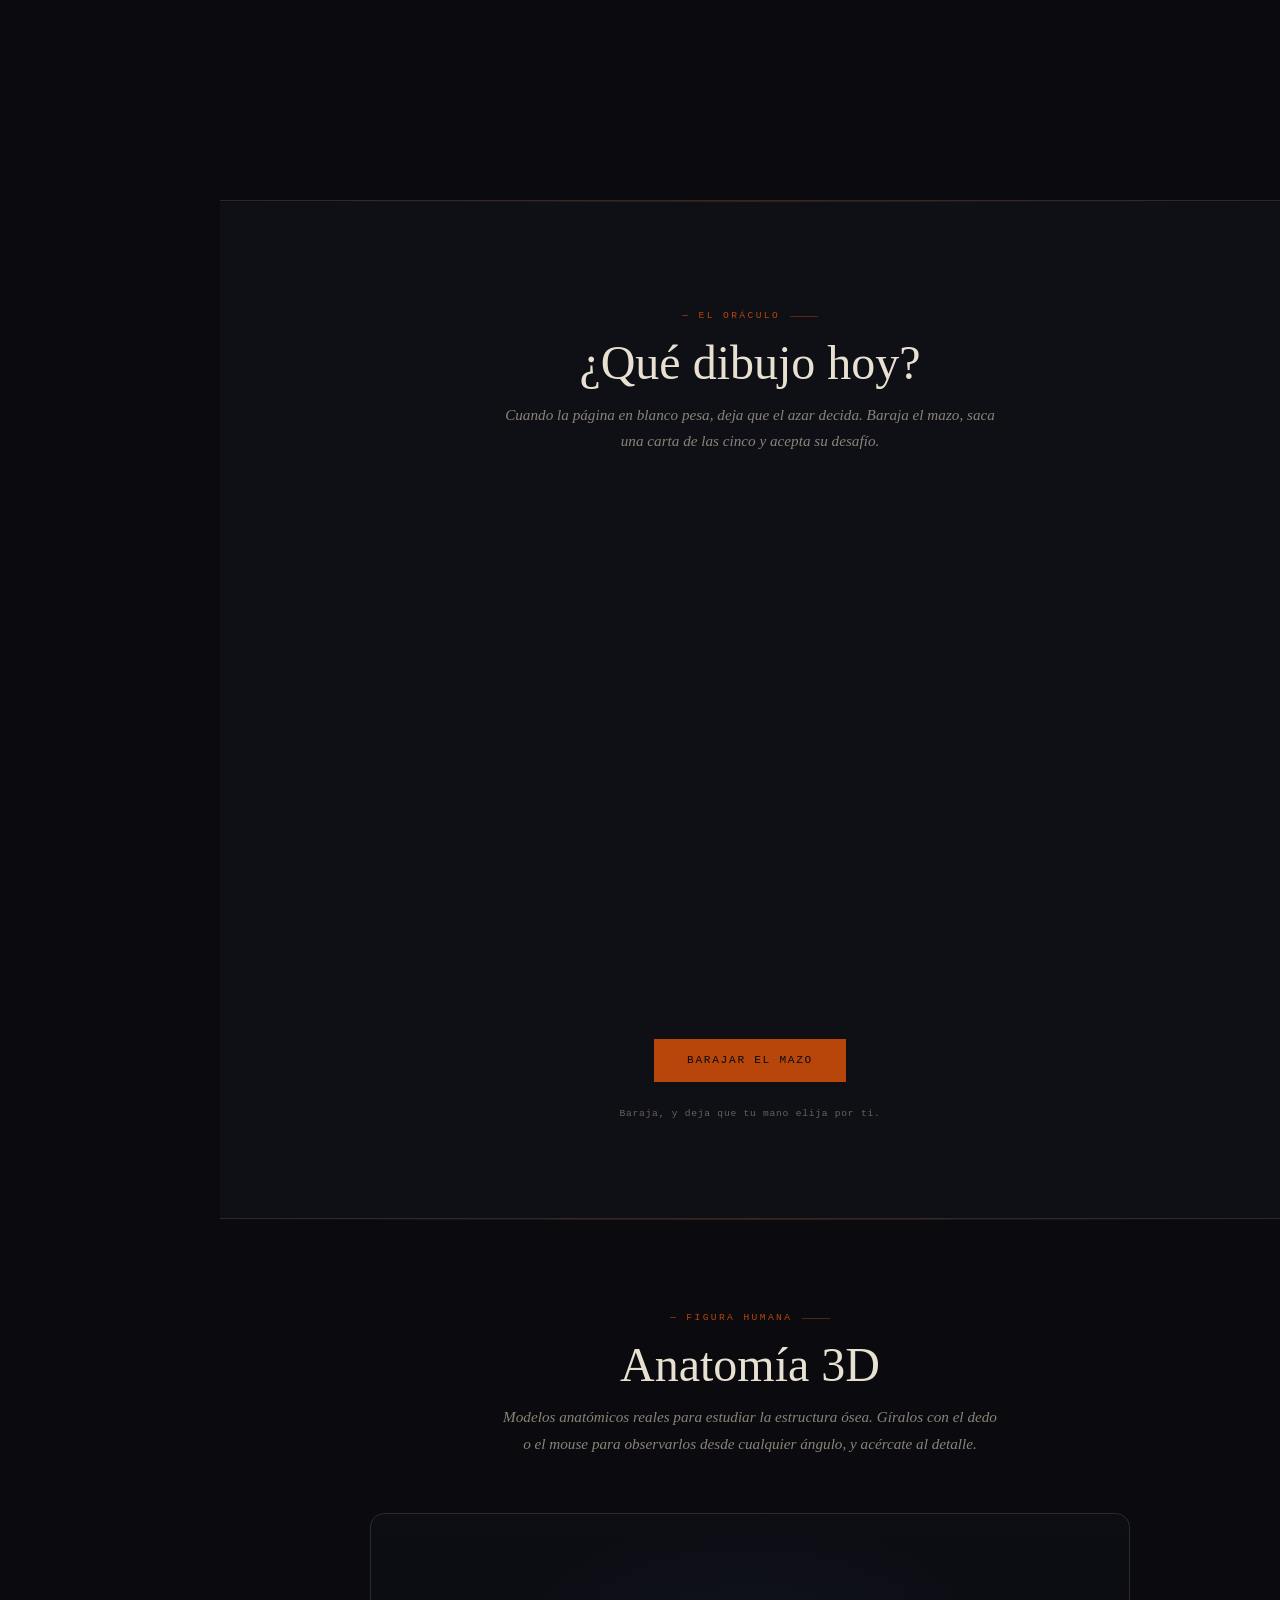
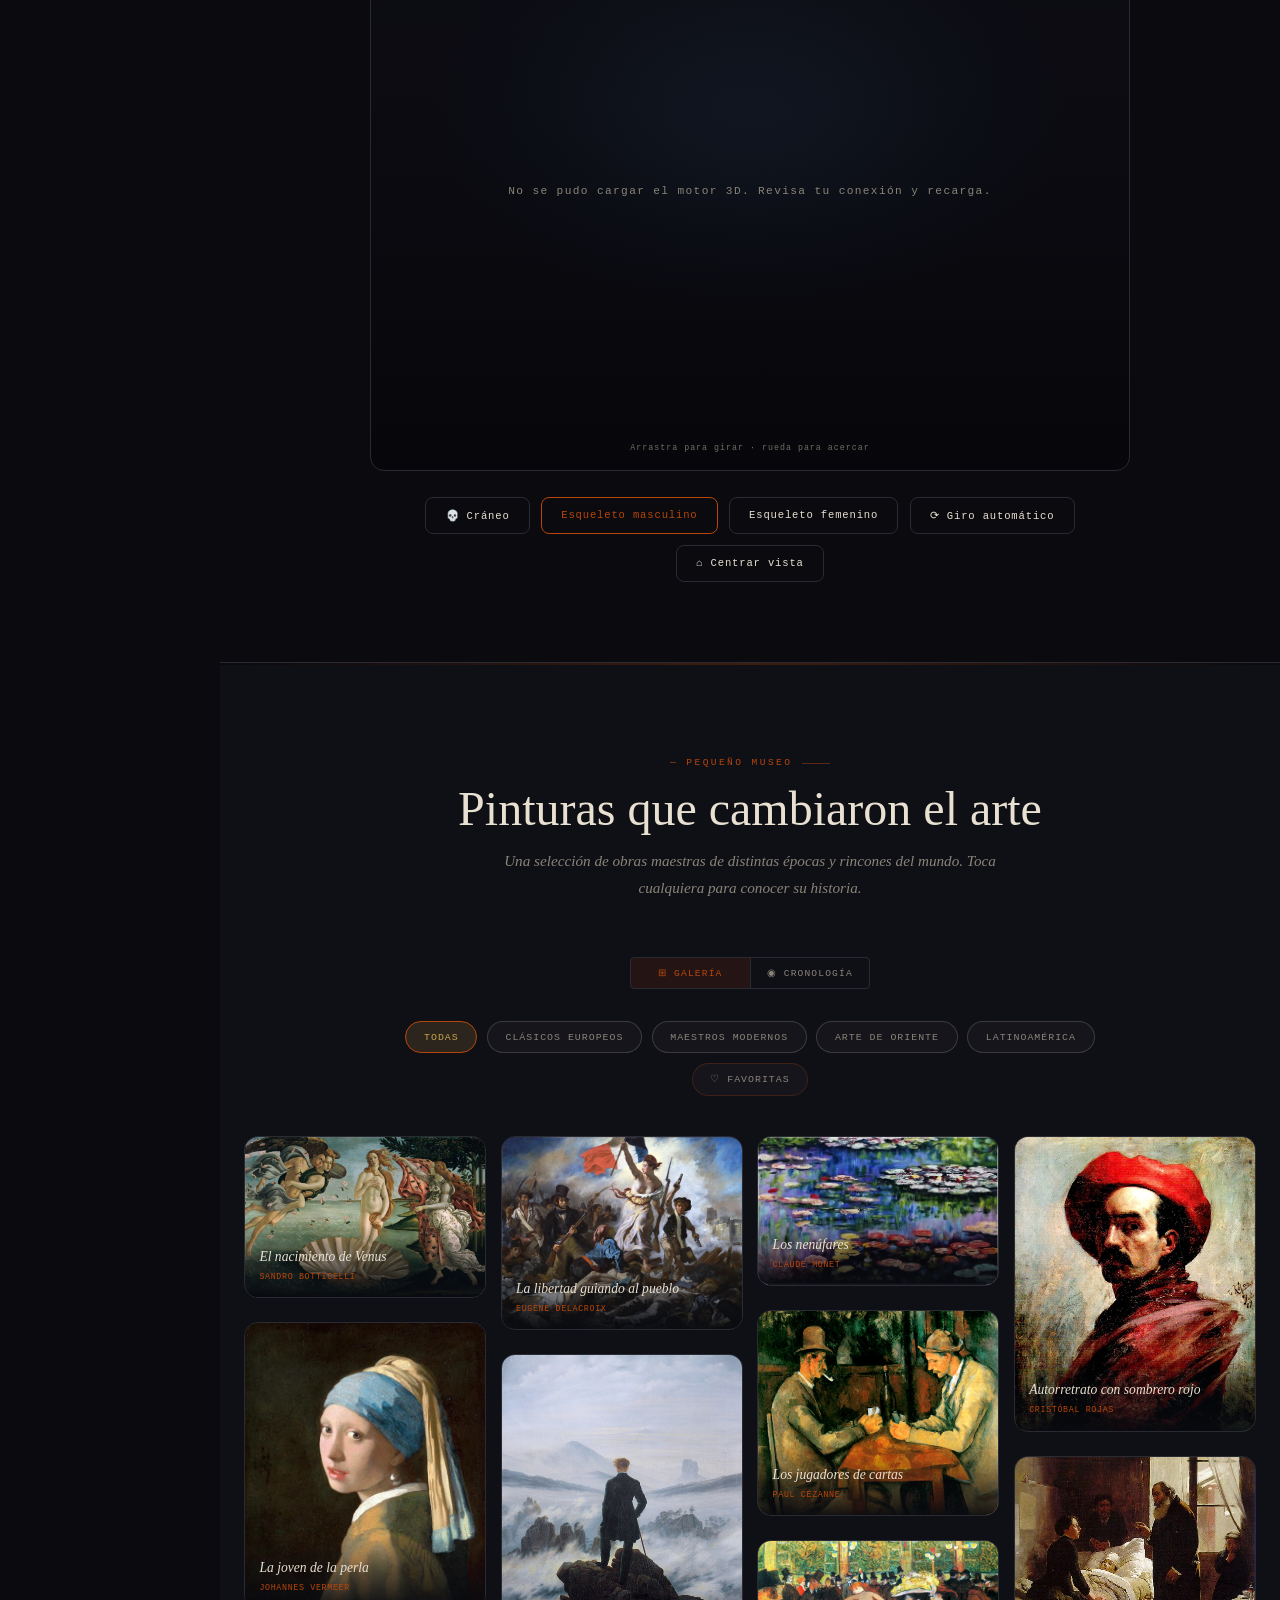
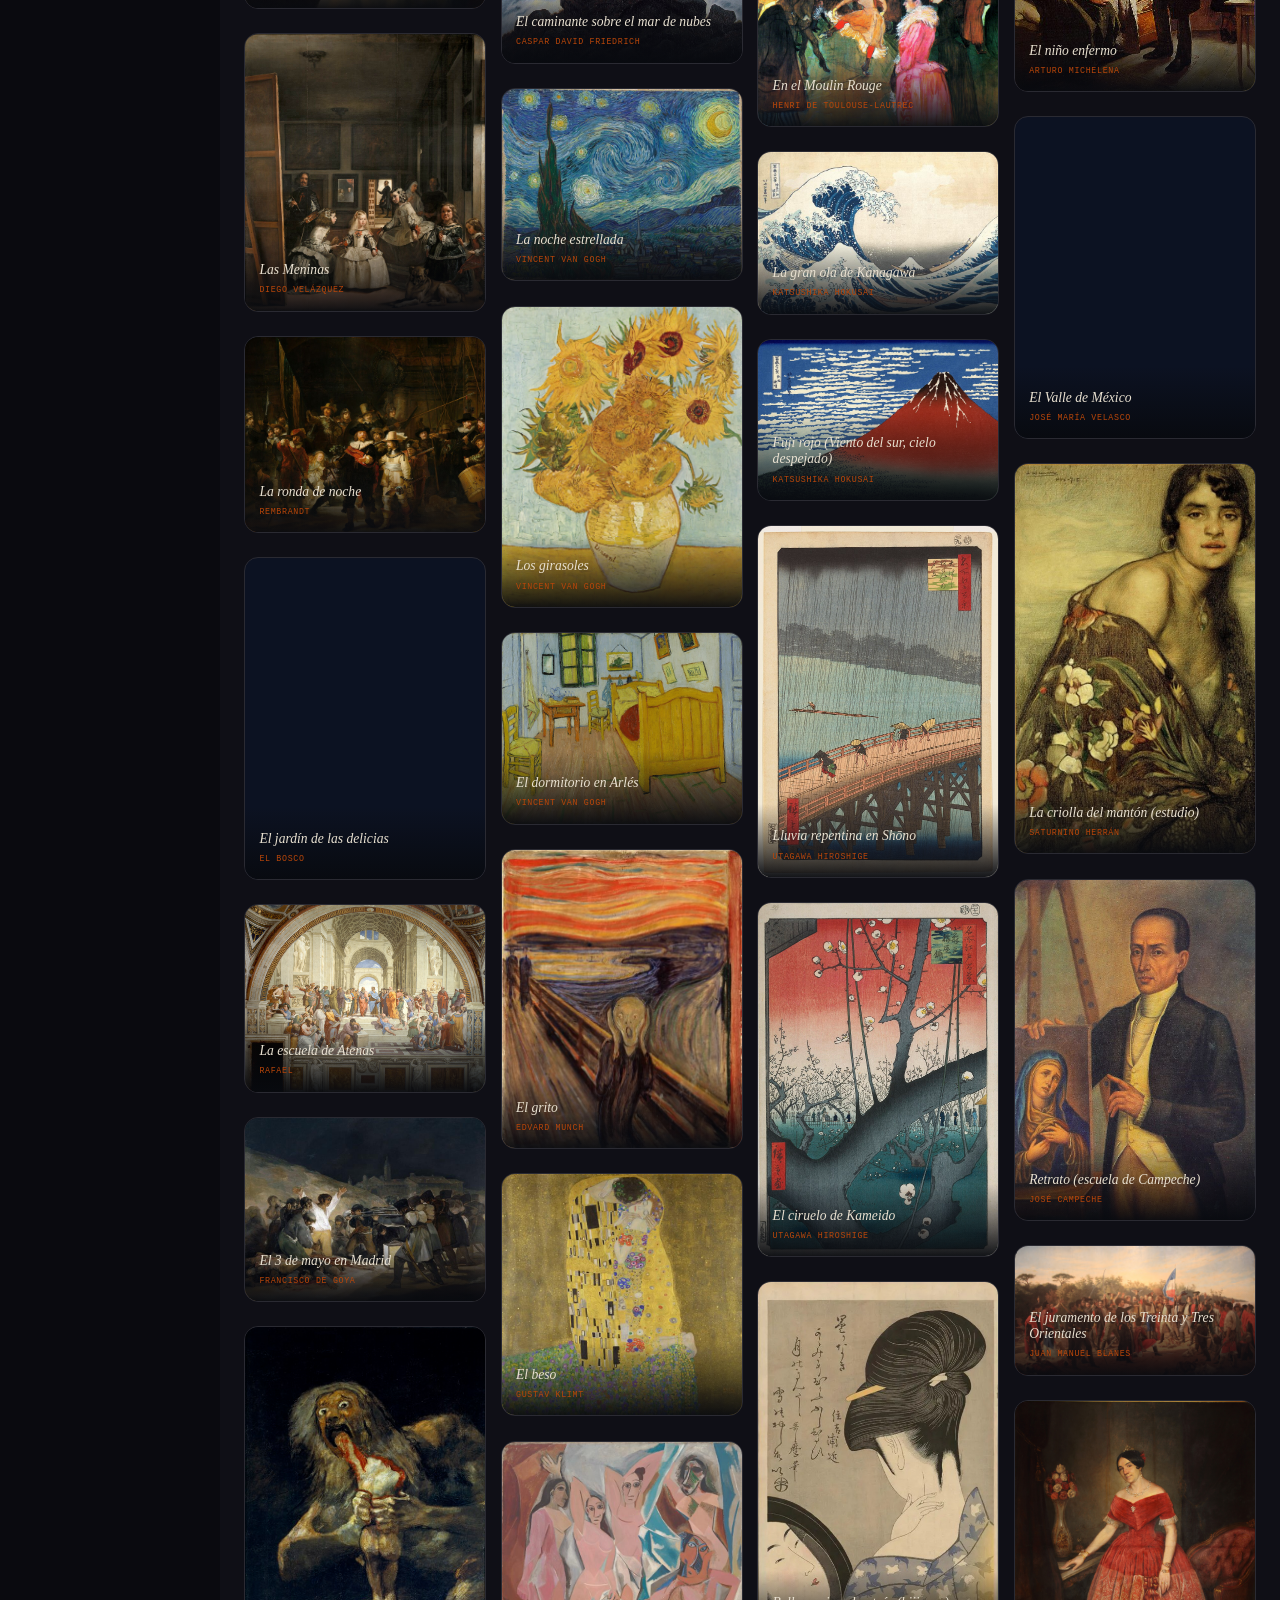
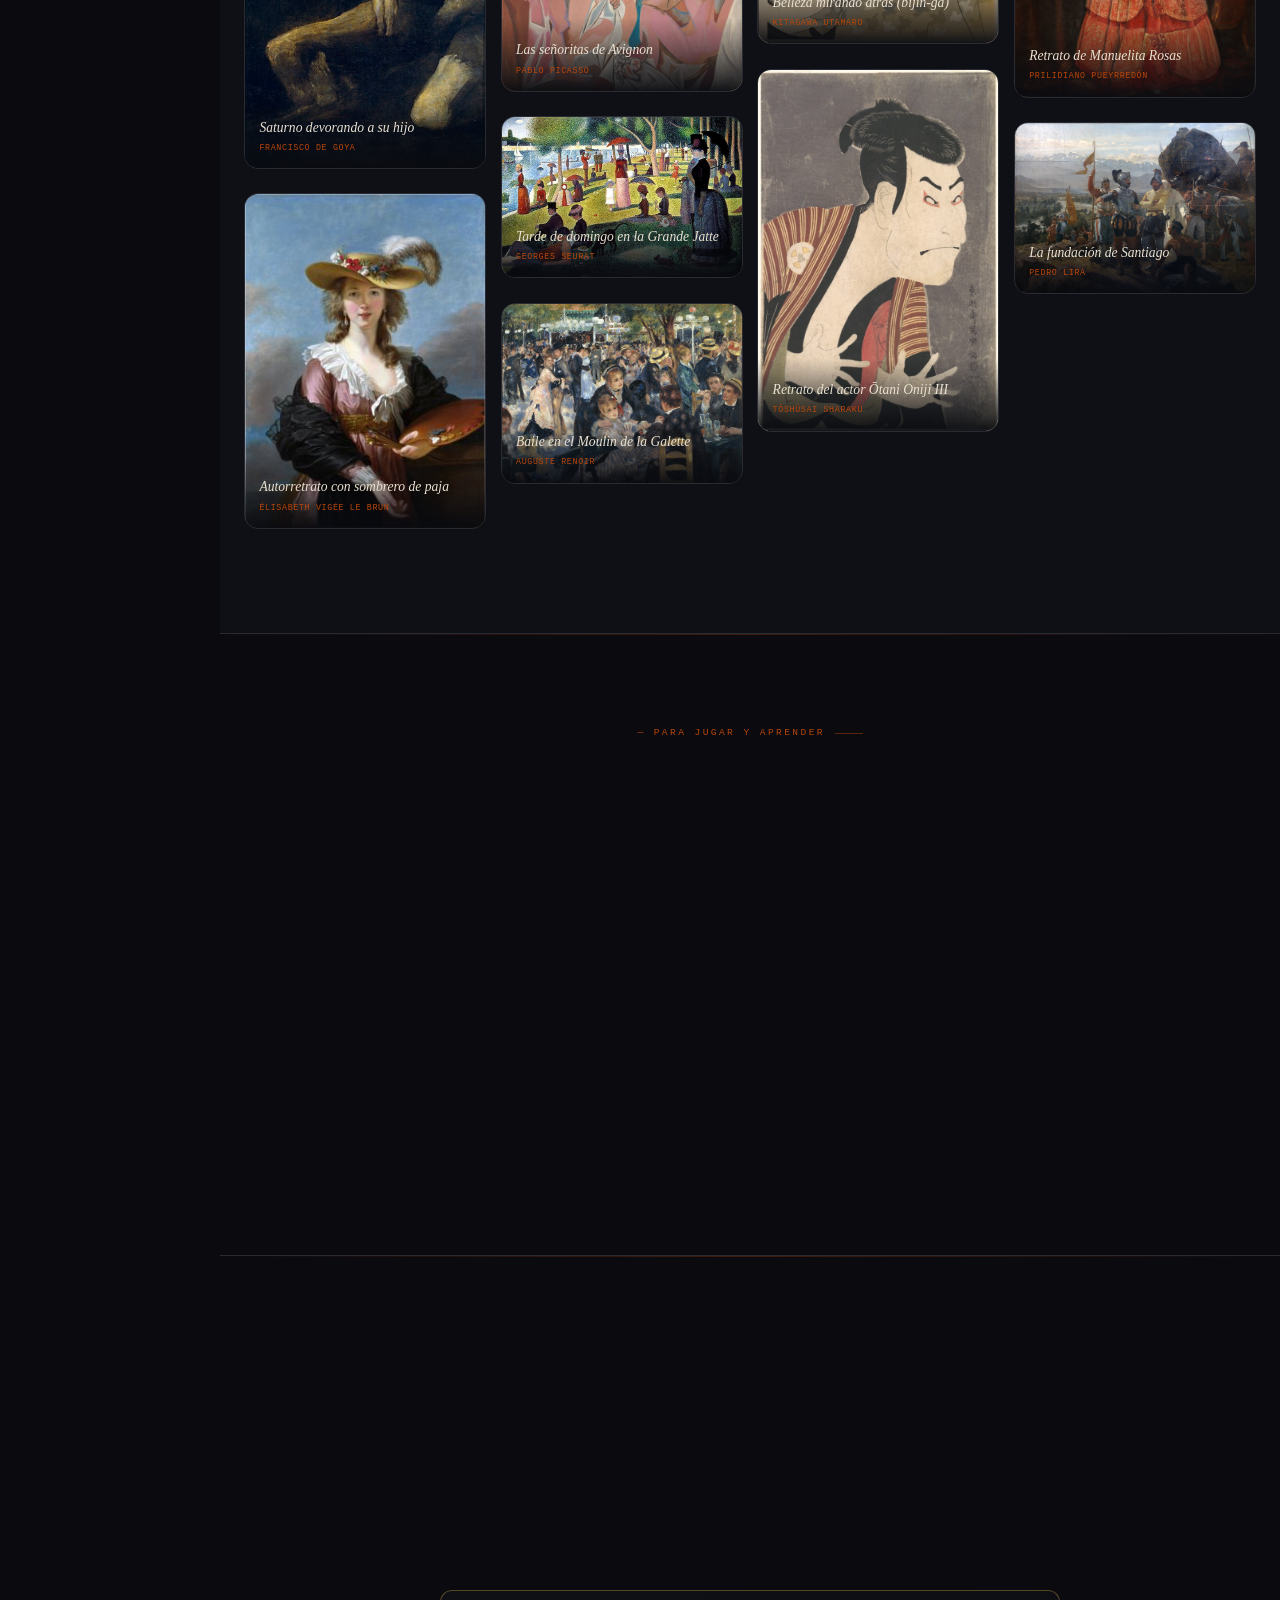
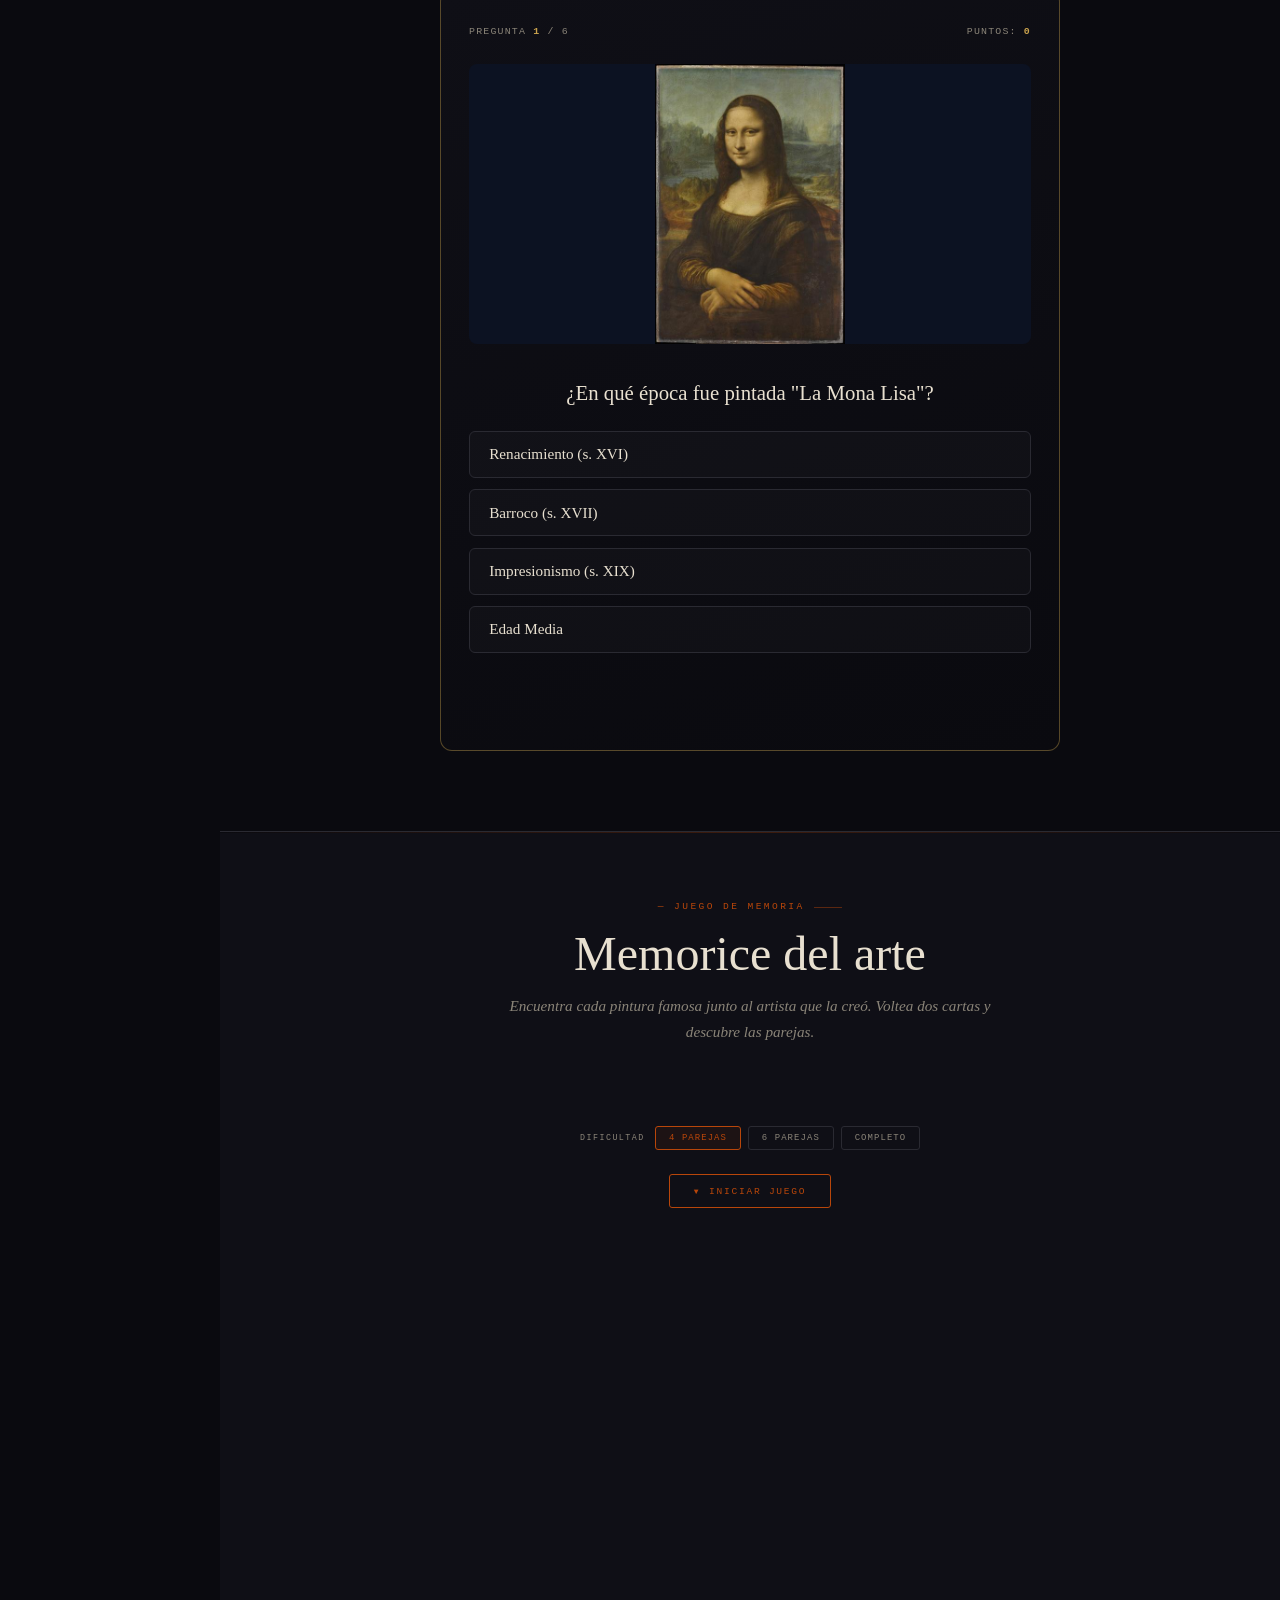
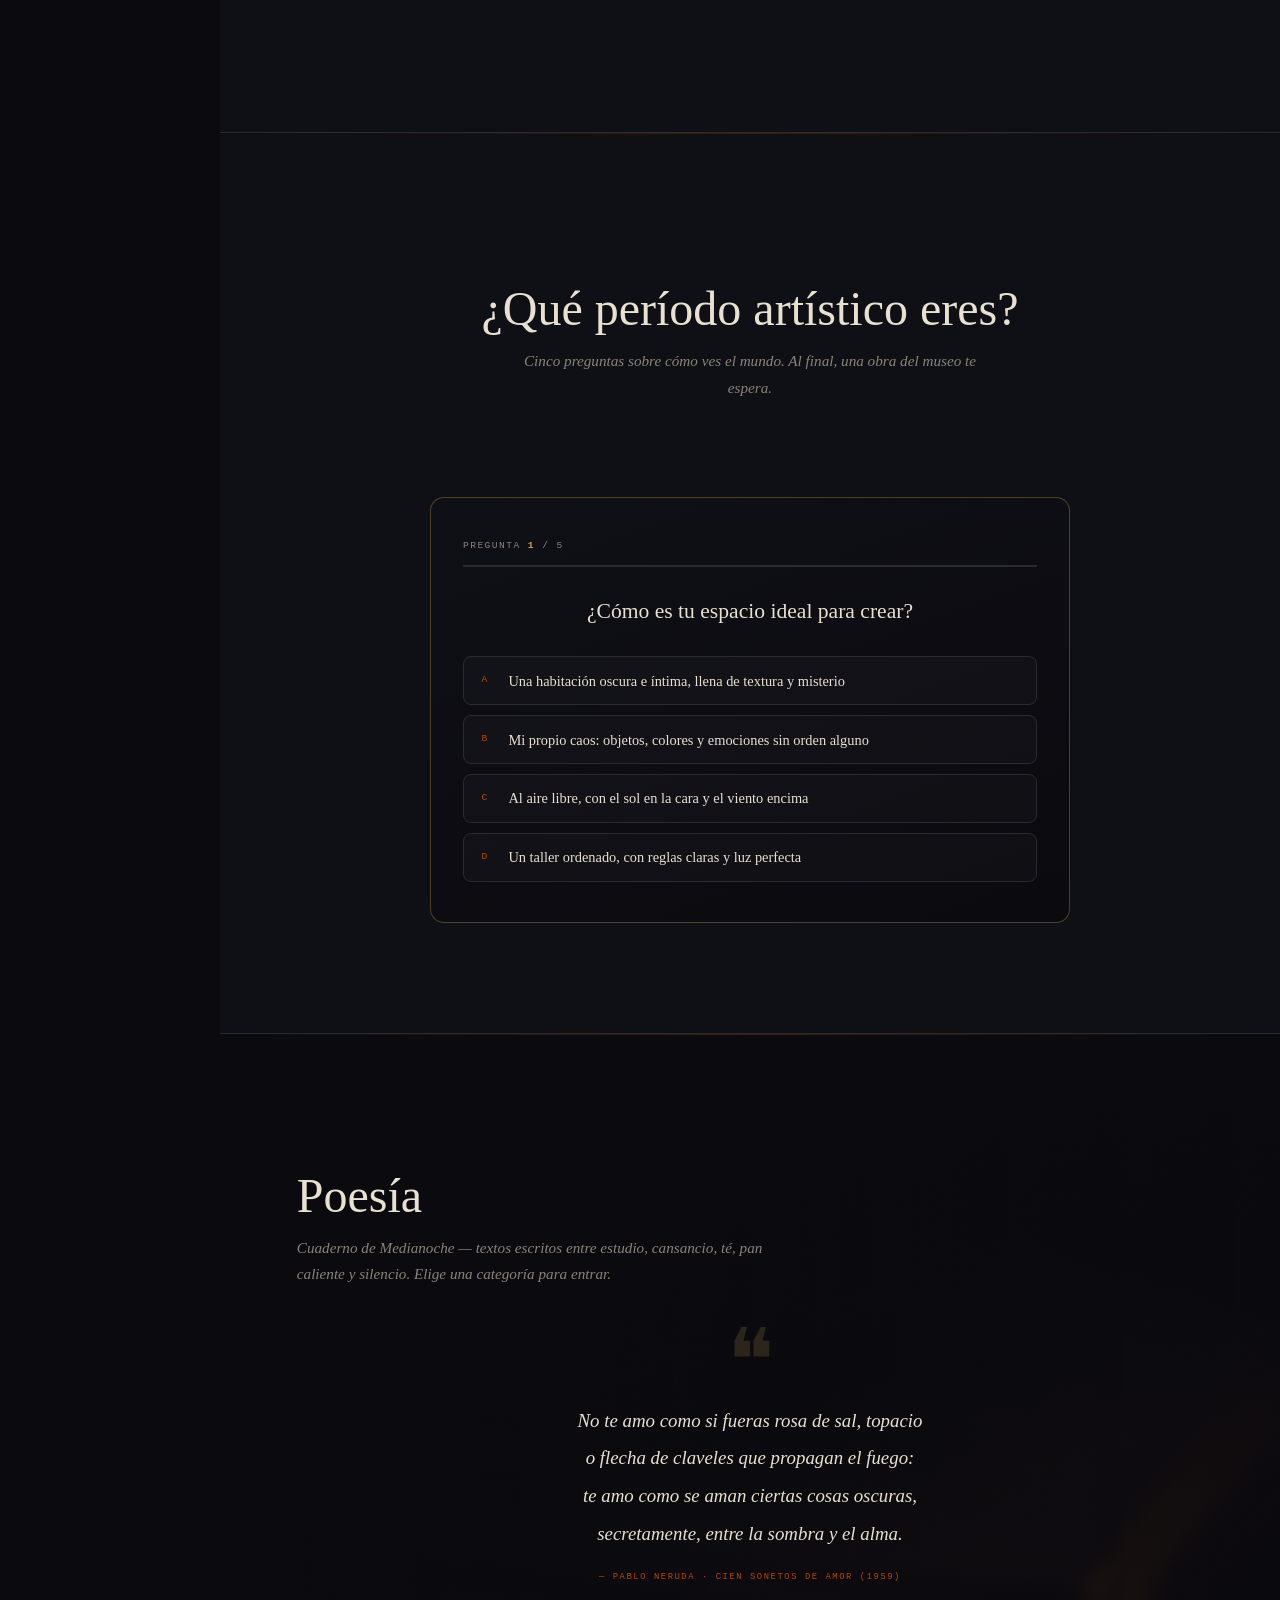
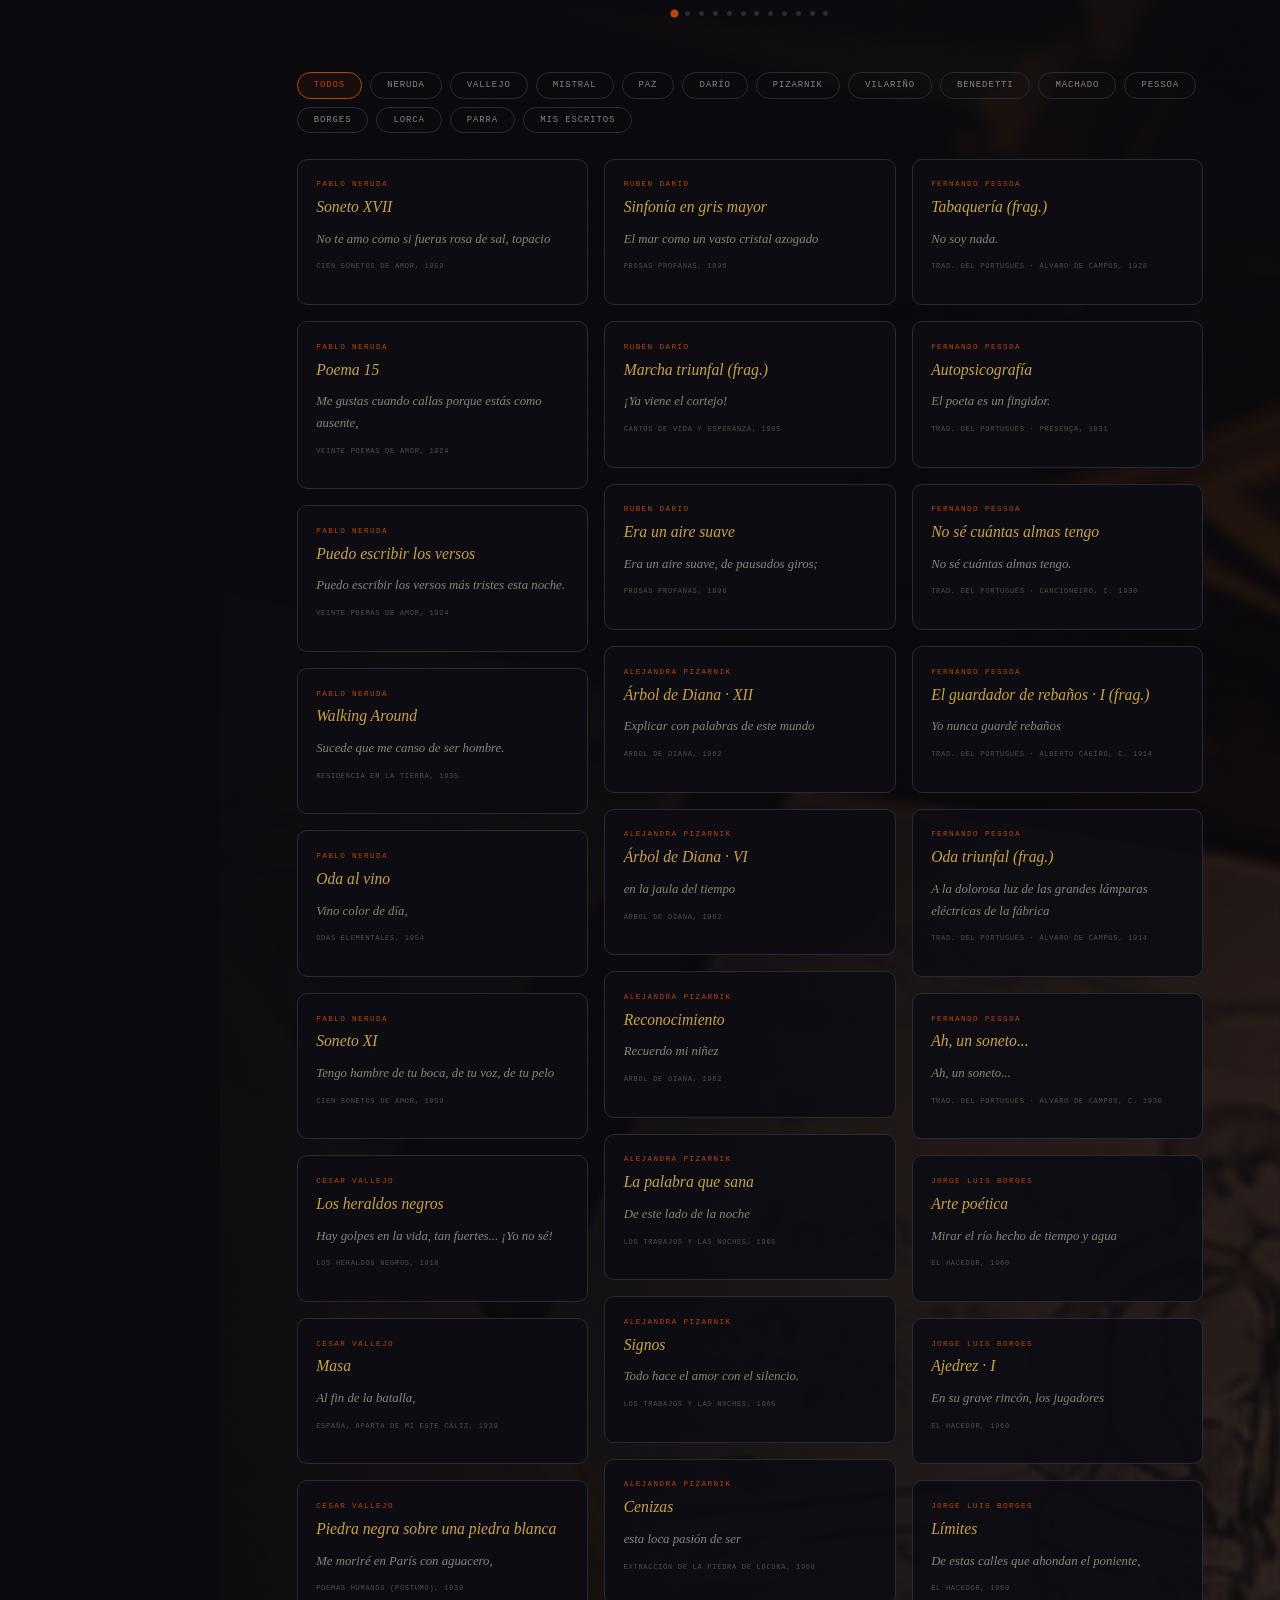
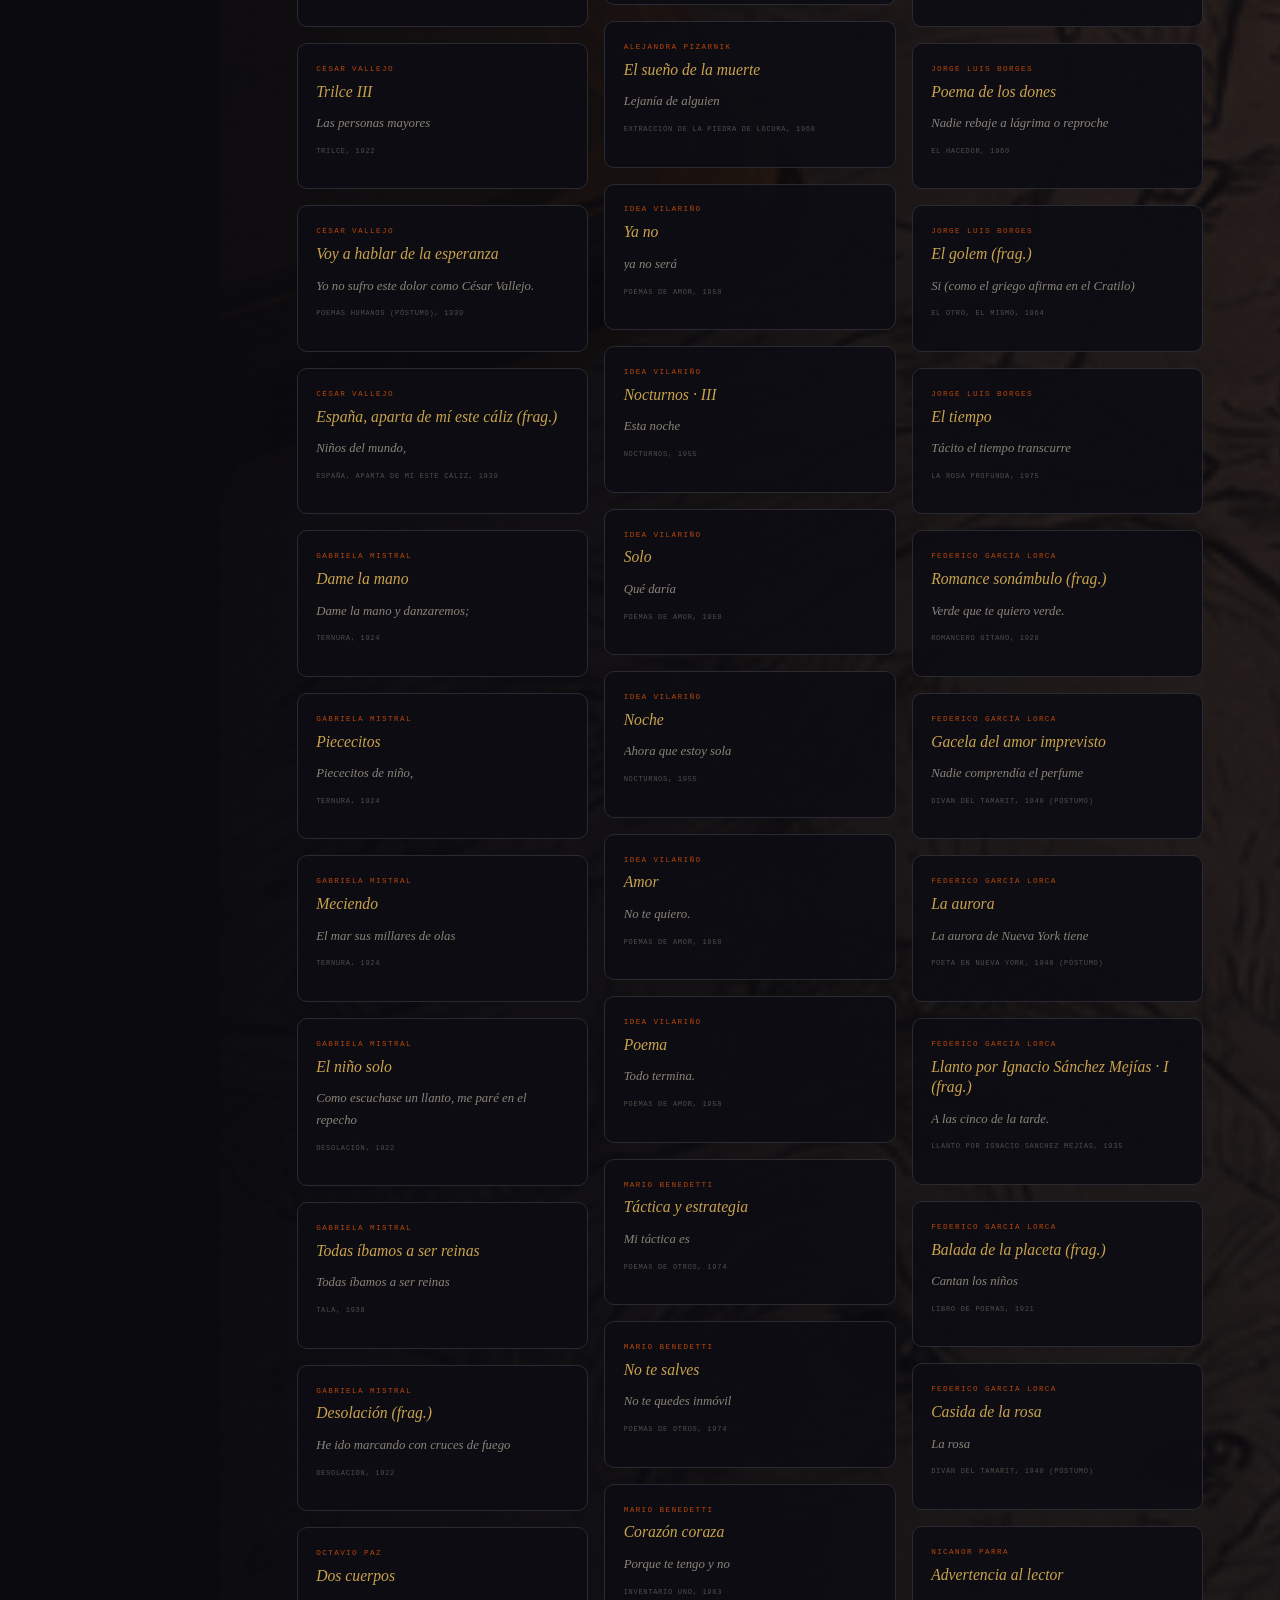
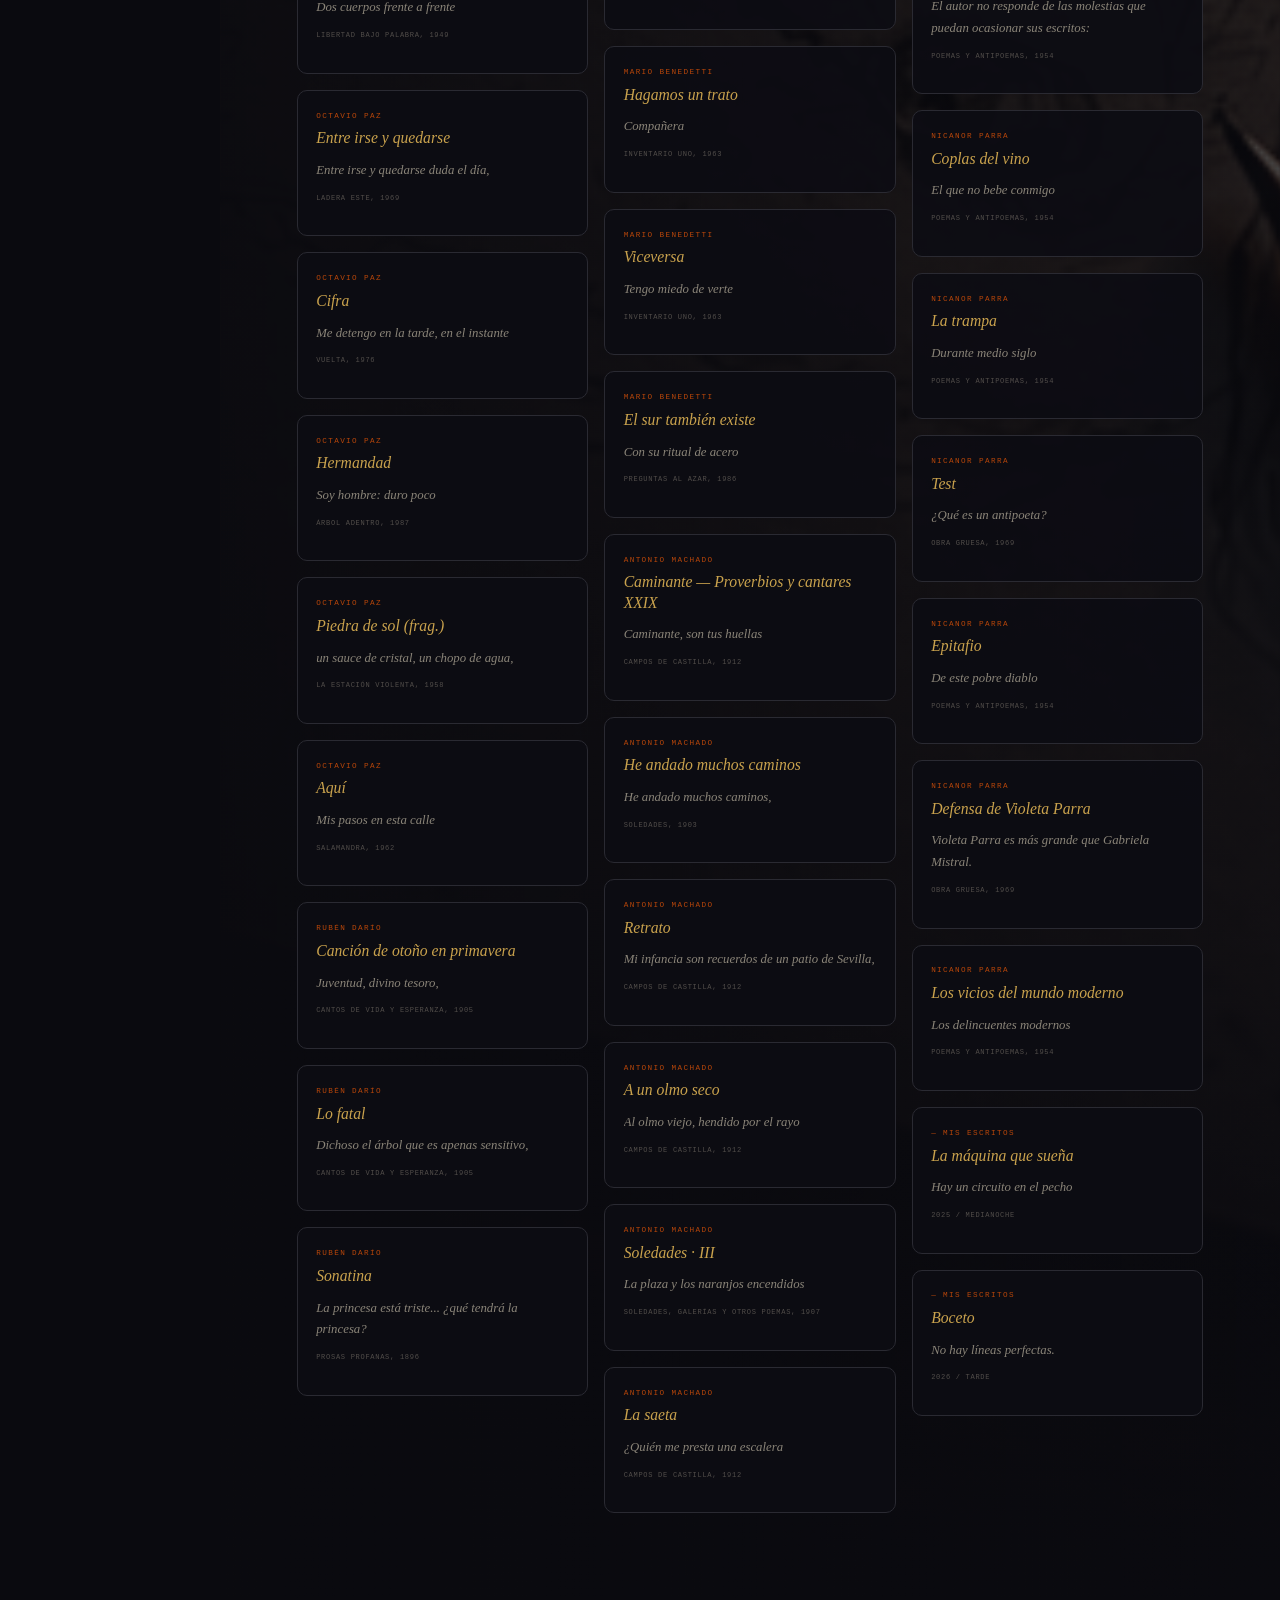
==== commit 5849d7dd: "Update index.html" ====
--- a/index.html
+++ b/index.html
@@ -4319,7 +4319,7 @@
         <span class="nav-icon">✦</span> El Oráculo
       </a></li>
       <li><a href="#maniqui">
-        <span class="nav-icon">⊹</span> Maniquí 3D
+        <span class="nav-icon">⊹</span> Anatomía 3D
       </a></li>
       <li class="nav-museo">
         <a href="#galeria-arte" id="nav-museo-link">
@@ -4368,7 +4368,7 @@
       <div class="hero-buttons">
         <a href="#dibujos" class="btn btn-primary">Ver dibujos</a>
         <a href="#oraculo" class="btn btn-ghost">El Oráculo</a>
-        <a href="#maniqui" class="btn btn-ghost">Maniquí 3D</a>
+        <a href="#maniqui" class="btn btn-ghost">Anatomía 3D</a>
         <a href="#juegos" class="btn btn-juegos">◆ Juegos</a>
         <a href="#poesia" class="btn btn-ghost">Leer poesía</a>
         <a href="#galeria-arte" class="btn btn-ghost">Museo</a>
@@ -4432,27 +4432,27 @@
 
     <div class="rule"></div>
 
-    <!-- MANIQUÍ ANATÓMICO 3D (práctica de poses) -->
+    <!-- ANATOMÍA 3D (modelos de esqueleto/cráneo para estudiar) -->
     <section id="maniqui">
       <div class="maniqui-intro">
         <p class="section-label reveal">— Figura humana</p>
-        <h2 class="section-title reveal">Maniquí 3D</h2>
+        <h2 class="section-title reveal">Anatomía 3D</h2>
         <p class="section-desc reveal" style="margin-left:auto;margin-right:auto;">
-          Un muñeco articulado para estudiar la figura. Gíralo con el dedo o el mouse
-          para dibujarlo desde cualquier ángulo, y cambia de pose cuando quieras.
+          Modelos anatómicos reales para estudiar la estructura ósea. Gíralos con el dedo
+          o el mouse para observarlos desde cualquier ángulo, y acércate al detalle.
         </p>
       </div>
 
       <div class="maniqui-escena reveal" id="maniqui-escena">
         <div class="maniqui-pose-nombre" id="maniqui-pose-nombre"></div>
         <div class="maniqui-hintgiro">Arrastra para girar · rueda para acercar</div>
-        <div class="maniqui-cargando" id="maniqui-cargando">Cargando el maniquí 3D…</div>
+        <div class="maniqui-cargando" id="maniqui-cargando">Cargando modelo 3D…</div>
       </div>
 
       <div class="maniqui-controles reveal">
-        <button class="maniqui-btn" id="maniqui-prev">‹ Pose</button>
-        <button class="maniqui-btn" id="maniqui-next">Pose ›</button>
-        <button class="maniqui-btn destacado" id="maniqui-random">🎲 Pose aleatoria</button>
+        <button class="maniqui-btn" data-modelo="0">💀 Cráneo</button>
+        <button class="maniqui-btn activo" data-modelo="1">Esqueleto masculino</button>
+        <button class="maniqui-btn" data-modelo="2">Esqueleto femenino</button>
         <button class="maniqui-btn" id="maniqui-girar">⟳ Giro automático</button>
         <button class="maniqui-btn" id="maniqui-reset">⌂ Centrar vista</button>
       </div>
@@ -4871,6 +4871,8 @@
 
 <!-- Three.js — motor 3D para el Maniquí (se carga desde la web) -->
 <script src="https://cdnjs.cloudflare.com/ajax/libs/three.js/r128/three.min.js"></script>
+<!-- Cargador de modelos 3D (.glb/.gltf) para la sección Anatomía 3D -->
+<script src="https://cdn.jsdelivr.net/npm/three@0.128.0/examples/js/loaders/GLTFLoader.js"></script>
 
 <script>
   // ── ACTIVE NAV ──
@@ -7479,7 +7481,7 @@
       { id: 'inicio',      label: 'Inicio'    },
       { id: 'dibujos',     label: 'Dibujos'   },
       { id: 'oraculo',     label: 'Oráculo'   },
-      { id: 'maniqui',     label: 'Maniquí 3D'},
+      { id: 'maniqui',     label: 'Anatomía 3D'},
       { id: 'galeria-arte',label: 'Museo'     },
       { id: 'juegos',      label: 'Juegos'    },
       { id: 'poesia',      label: 'Poesía'    },
@@ -7896,8 +7898,10 @@
   })();
 
 
-  // ── MANIQUÍ ANATÓMICO 3D (práctica de poses) ──
-  // Muñeco de madera articulado. Se gira con el mouse/dedo y cambia de pose.
+  // ── ANATOMÍA 3D (modelos .glb de esqueleto/cráneo para estudiar) ──
+  // Carga modelos 3D reales y permite girarlos y acercarse al detalle.
+  // Los archivos van en la carpeta modelos/ del repo:
+  //   modelos/craneo.glb · modelos/esqueleto-masculino.glb · modelos/esqueleto-femenino.glb
   (function () {
     const cont = document.getElementById('maniqui-escena');
     if (!cont) return;
@@ -7906,6 +7910,10 @@
 
     if (typeof THREE === 'undefined') {
       if (cargando) cargando.textContent = 'No se pudo cargar el motor 3D. Revisa tu conexión y recarga.';
+      return;
+    }
+    if (typeof THREE.GLTFLoader === 'undefined') {
+      if (cargando) cargando.textContent = 'No se pudo cargar el lector de modelos 3D. Revisa tu conexión y recarga.';
       return;
     }
 
@@ -7916,12 +7924,13 @@
     renderer.setPixelRatio(Math.min(window.devicePixelRatio || 1, 2));
     renderer.shadowMap.enabled = true;
     renderer.shadowMap.type = THREE.PCFSoftShadowMap;
+    if ('outputEncoding' in renderer) renderer.outputEncoding = THREE.sRGBEncoding;
     cont.appendChild(renderer.domElement);
 
     // ---- Luces ----
-    scene.add(new THREE.AmbientLight(0x3b4452, 0.9));
-    scene.add(new THREE.HemisphereLight(0xcfe0ff, 0x241708, 0.55));
-    const key = new THREE.DirectionalLight(0xffe8c8, 1.15);
+    scene.add(new THREE.AmbientLight(0x3b4452, 0.95));
+    scene.add(new THREE.HemisphereLight(0xcfe0ff, 0x241708, 0.6));
+    const key = new THREE.DirectionalLight(0xffe8c8, 1.2);
     key.position.set(4, 8, 6);
     key.castShadow = true;
     key.shadow.mapSize.set(1024, 1024);
@@ -7930,16 +7939,15 @@
     key.shadow.camera.top = 6; key.shadow.camera.bottom = -3;
     key.shadow.bias = -0.0008;
     scene.add(key);
-    const rim = new THREE.DirectionalLight(0xB8460A, 0.45);
+    const rim = new THREE.DirectionalLight(0xB8460A, 0.5);
     rim.position.set(-6, 3, -5);
     scene.add(rim);
-
-    // ---- Materiales (madera de maniquí) ----
-    const matCuerpo = new THREE.MeshStandardMaterial({ color: 0xd8c3a0, roughness: 0.72, metalness: 0.04 });
-    const matJunta  = new THREE.MeshStandardMaterial({ color: 0xbfa586, roughness: 0.6, metalness: 0.05 });
+    const fill = new THREE.DirectionalLight(0x8aa0c0, 0.4);
+    fill.position.set(2, 2, -6);
+    scene.add(fill);
 
     // ---- Suelo + anillo de escenario ----
-    const suelo = new THREE.Mesh(new THREE.CircleGeometry(3.4, 48), new THREE.ShadowMaterial({ opacity: 0.33 }));
+    const suelo = new THREE.Mesh(new THREE.CircleGeometry(3.4, 48), new THREE.ShadowMaterial({ opacity: 0.32 }));
     suelo.rotation.x = -Math.PI / 2; suelo.receiveShadow = true; scene.add(suelo);
     const anillo = new THREE.Mesh(
       new THREE.RingGeometry(1.0, 3.1, 64),
@@ -7947,209 +7955,96 @@
     );
     anillo.rotation.x = -Math.PI / 2; anillo.position.y = 0.002; scene.add(anillo);
 
-    // ---- Constructor de huesos ----
-    // dir = 1 crece hacia -Y (abajo); dir = -1 crece hacia +Y (arriba)
-    function hueso(parent, len, rNear, rFar, dir) {
-      const g = new THREE.Group();
-      const rTop = dir === 1 ? rNear : rFar;
-      const rBot = dir === 1 ? rFar : rNear;
-      const mesh = new THREE.Mesh(new THREE.CylinderGeometry(rTop, rBot, len, 18), matCuerpo);
-      mesh.castShadow = true; mesh.receiveShadow = true;
-      mesh.position.y = (dir === 1 ? -len : len) / 2;
-      g.add(mesh);
-      const ball = new THREE.Mesh(new THREE.SphereGeometry(rNear * 1.18, 16, 14), matJunta);
-      ball.castShadow = true; g.add(ball);
-      g.userData.end = (dir === 1 ? -len : len);
-      if (parent) parent.add(g);
-      return g;
-    }
-
-    // ---- Esqueleto ----
-    const fig = new THREE.Group();
-    scene.add(fig);
-
-    // Pelvis
-    const pelvis = new THREE.Group();
-    pelvis.position.y = 1.0;
-    fig.add(pelvis);
-    const pelvisMesh = new THREE.Mesh(new THREE.SphereGeometry(0.16, 18, 14), matCuerpo);
-    pelvisMesh.scale.set(1.3, 0.85, 0.95); pelvisMesh.castShadow = true; pelvis.add(pelvisMesh);
-
-    // Torso (pivota en la cintura para inclinar el cuerpo)
-    const torso = new THREE.Group();
-    torso.position.y = 0.06; pelvis.add(torso);
-    const spine = new THREE.Mesh(new THREE.CylinderGeometry(0.1, 0.12, 0.22, 16), matCuerpo);
-    spine.position.y = 0.11; spine.castShadow = true; torso.add(spine);
-    const ribcage = new THREE.Mesh(new THREE.SphereGeometry(0.19, 20, 16), matCuerpo);
-    ribcage.scale.set(1.15, 1.1, 0.78); ribcage.position.y = 0.32; ribcage.castShadow = true; torso.add(ribcage);
-
-    const HOMBRO_Y = 0.42;   // altura de los hombros dentro de torso
-    const HOMBRO_X = 0.2;    // separación lateral de los hombros
-    const CADERA_X = 0.1;    // separación lateral de las caderas
-
-    // Cuello + cabeza
-    const cuello = new THREE.Group();
-    cuello.position.y = HOMBRO_Y; torso.add(cuello);
-    const cuelloMesh = new THREE.Mesh(new THREE.CylinderGeometry(0.05, 0.06, 0.1, 14), matCuerpo);
-    cuelloMesh.position.y = 0.05; cuelloMesh.castShadow = true; cuello.add(cuelloMesh);
-    const cabeza = new THREE.Group();
-    cabeza.position.y = 0.1; cuello.add(cabeza);
-    const craneo = new THREE.Mesh(new THREE.SphereGeometry(0.125, 20, 16), matCuerpo);
-    craneo.scale.set(0.92, 1.12, 1.0); craneo.position.y = 0.12; craneo.castShadow = true; cabeza.add(craneo);
-    const menton = new THREE.Mesh(new THREE.SphereGeometry(0.075, 16, 12), matCuerpo);
-    menton.position.set(0, 0.06, 0.06); menton.castShadow = true; cabeza.add(menton);
-
-    // Brazos
-    function brazo(lado) { // lado: -1 izq, +1 der
-      const hombro = new THREE.Group();
-      hombro.position.set(HOMBRO_X * lado, HOMBRO_Y, 0);
-      torso.add(hombro);
-      const upper = hueso(hombro, 0.3, 0.07, 0.055, 1);
-      const codo = new THREE.Group(); codo.position.y = upper.userData.end; upper.add(codo);
-      const fore = hueso(codo, 0.28, 0.055, 0.04, 1);
-      const muneca = new THREE.Group(); muneca.position.y = fore.userData.end; fore.add(muneca);
-      const mano = new THREE.Mesh(new THREE.BoxGeometry(0.07, 0.14, 0.03), matCuerpo);
-      mano.position.y = -0.07; mano.castShadow = true; muneca.add(mano);
-      return { hombro, codo, muneca };
-    }
-    const bI = brazo(-1), bD = brazo(1);
-
-    // Piernas
-    function pierna(lado) {
-      const cadera = new THREE.Group();
-      cadera.position.set(CADERA_X * lado, -0.02, 0);
-      pelvis.add(cadera);
-      const muslo = hueso(cadera, 0.46, 0.1, 0.075, 1);
-      const rodilla = new THREE.Group(); rodilla.position.y = muslo.userData.end; muslo.add(rodilla);
-      const shin = hueso(rodilla, 0.44, 0.075, 0.05, 1);
-      const tobillo = new THREE.Group(); tobillo.position.y = shin.userData.end; shin.add(tobillo);
-      const pie = new THREE.Mesh(new THREE.BoxGeometry(0.1, 0.055, 0.24), matCuerpo);
-      pie.position.set(0, -0.025, 0.07); pie.castShadow = true; tobillo.add(pie);
-      return { cadera, rodilla, tobillo };
-    }
-    const pI = pierna(-1), pD = pierna(1);
-
-    // ---- Mapa de huesos posables ----
-    const B = {
-      torso: torso, cuello: cuello, cabeza: cabeza,
-      hombroL: bI.hombro, codoL: bI.codo, munecaL: bI.muneca,
-      hombroR: bD.hombro, codoR: bD.codo, munecaR: bD.muneca,
-      caderaL: pI.cadera, rodillaL: pI.rodilla, tobilloL: pI.tobillo,
-      caderaR: pD.cadera, rodillaR: pD.rodilla, tobilloR: pD.tobillo,
-    };
-
-    // ---- Pose neutra (brazos al costado, piernas rectas) ----
-    const NEUTRO = {
-      torso: [0, 0, 0], cuello: [0, 0, 0], cabeza: [0, 0, 0],
-      hombroL: [0, 0, -0.14], codoL: [0, 0, 0], munecaL: [0, 0, 0],
-      hombroR: [0, 0, 0.14], codoR: [0, 0, 0], munecaR: [0, 0, 0],
-      caderaL: [0, 0, -0.04], rodillaL: [0, 0, 0], tobilloL: [0, 0, 0],
-      caderaR: [0, 0, 0.04], rodillaR: [0, 0, 0], tobilloR: [0, 0, 0],
-    };
-
-    function base() { const o = {}; for (const k in NEUTRO) o[k] = NEUTRO[k].slice(); return o; }
-    function fusion(cambios) { const o = base(); for (const k in cambios) o[k] = cambios[k]; return o; }
-
-    // ---- Poses predefinidas ----
-    const POSES = [
-      { nombre: 'Reposo', rot: base() },
-      { nombre: 'Contrapposto', rot: fusion({
-        torso: [0, 0, 0.08], cabeza: [0, 0.25, -0.05],
-        caderaR: [-0.1, 0, 0.04], rodillaL: [0.25, 0, 0],
-        hombroL: [0.15, 0, -0.18], hombroR: [0.1, 0, 0.1], codoR: [-0.5, 0, 0],
-      }) },
-      { nombre: 'Caminando', rot: fusion({
-        caderaL: [0.5, 0, -0.04], rodillaL: [0.2, 0, 0],
-        caderaR: [-0.45, 0, 0.04], rodillaR: [0.55, 0, 0], tobilloR: [0.3, 0, 0],
-        hombroL: [-0.5, 0, -0.14], codoL: [-0.4, 0, 0],
-        hombroR: [0.5, 0, 0.14], codoR: [-0.4, 0, 0],
-        torso: [0.05, 0.08, 0],
-      }) },
-      { nombre: 'Corriendo', rot: fusion({
-        torso: [0.28, 0.1, 0],
-        caderaL: [0.9, 0, -0.04], rodillaL: [0.5, 0, 0],
-        caderaR: [-0.7, 0, 0.04], rodillaR: [1.5, 0, 0], tobilloR: [0.4, 0, 0],
-        hombroL: [-1.1, 0.2, -0.1], codoL: [-1.4, 0, 0],
-        hombroR: [1.0, -0.2, 0.1], codoR: [-1.5, 0, 0],
-        cabeza: [-0.15, 0, 0],
-      }) },
-      { nombre: 'Brazos arriba', rot: fusion({
-        hombroL: [-2.9, 0, -0.1], hombroR: [2.9, 0, 0.1],
-        cabeza: [-0.2, 0, 0], torso: [-0.05, 0, 0],
-      }) },
-      { nombre: 'Sentado', rot: fusion({
-        caderaL: [1.55, 0, -0.08], rodillaL: [1.5, 0, 0],
-        caderaR: [1.55, 0, 0.08], rodillaR: [1.5, 0, 0],
-        torso: [0.1, 0, 0], hombroL: [0.3, 0, -0.2], hombroR: [0.3, 0, 0.2],
-        codoL: [-0.4, 0, 0], codoR: [-0.4, 0, 0],
-      }) },
-      { nombre: 'Alcanzando', rot: fusion({
-        hombroR: [2.6, -0.4, 0.2], codoR: [-0.2, 0, 0],
-        torso: [-0.1, -0.15, 0.05], cabeza: [-0.25, -0.2, 0],
-        caderaL: [0.1, 0, -0.04], rodillaL: [0.15, 0, 0],
-        hombroL: [0.3, 0, -0.25], codoL: [-0.7, 0, 0],
-      }) },
-      { nombre: 'Agachado', rot: fusion({
-        torso: [0.4, 0, 0], cabeza: [-0.2, 0, 0],
-        caderaL: [1.9, 0, -0.1], rodillaL: [1.9, 0, 0], tobilloL: [0.4, 0, 0],
-        caderaR: [1.9, 0, 0.1], rodillaR: [1.9, 0, 0], tobilloR: [0.4, 0, 0],
-        hombroL: [0.8, 0, -0.2], codoL: [-0.9, 0, 0],
-        hombroR: [0.8, 0, 0.2], codoR: [-0.9, 0, 0],
-      }) },
-      { nombre: 'En T (referencia)', rot: fusion({
-        hombroL: [0, 0, -1.57], hombroR: [0, 0, 1.57],
-      }) },
+    // ---- Modelos disponibles ----
+    const MODELOS = [
+      { label: 'Cráneo',              url: 'modelos/craneo.glb',              rotX: 0 },
+      { label: 'Esqueleto masculino', url: 'modelos/esqueleto-masculino.glb', rotX: -Math.PI / 2 },
+      { label: 'Esqueleto femenino',  url: 'modelos/esqueleto-femenino.glb',  rotX: -Math.PI / 2 },
     ];
-
-    // ---- Rangos para pose aleatoria (radianes) ----
-    const RANGO = {
-      torso: [[-0.3, 0.45], [-0.6, 0.6], [-0.3, 0.3]],
-      cuello: [[-0.2, 0.3], [-0.4, 0.4], [-0.15, 0.15]],
-      cabeza: [[-0.3, 0.35], [-0.6, 0.6], [-0.2, 0.2]],
-      hombroL: [[-2.9, 1.0], [-0.6, 0.8], [-1.5, 0.3]],
-      codoL: [[-2.3, -0.05], [0, 0], [0, 0]],
-      munecaL: [[-0.4, 0.4], [0, 0], [-0.4, 0.4]],
-      hombroR: [[-2.9, 1.0], [-0.8, 0.6], [-0.3, 1.5]],
-      codoR: [[-2.3, -0.05], [0, 0], [0, 0]],
-      munecaR: [[-0.4, 0.4], [0, 0], [-0.4, 0.4]],
-      caderaL: [[-0.7, 1.9], [-0.25, 0.25], [-0.25, 0.1]],
-      rodillaL: [[0.0, 2.0], [0, 0], [0, 0]],
-      tobilloL: [[-0.3, 0.45], [0, 0], [0, 0]],
-      caderaR: [[-0.7, 1.9], [-0.25, 0.25], [-0.1, 0.25]],
-      rodillaR: [[0.0, 2.0], [0, 0], [0, 0]],
-      tobilloR: [[-0.3, 0.45], [0, 0], [0, 0]],
-    };
-    function rnd(a, b) { return a + Math.random() * (b - a); }
-    function poseAleatoria() {
-      const o = base();
-      for (const k in RANGO) {
-        const r = RANGO[k];
-        o[k] = [rnd(r[0][0], r[0][1]), rnd(r[1][0], r[1][1]), rnd(r[2][0], r[2][1])];
-      }
-      return o;
-    }
-
-    // ---- Aplicar / animar poses ----
-    const objetivo = {}; // rotaciones objetivo por hueso
-    function fijarObjetivo(rot) { for (const k in rot) objetivo[k] = rot[k]; }
-    // inicia en neutro, ya colocado
-    fijarObjetivo(base());
-    for (const k in objetivo) B[k].rotation.set(objetivo[k][0], objetivo[k][1], objetivo[k][2]);
-
-    let idxPose = 0;
-    function mostrarPose(i) {
-      idxPose = (i + POSES.length) % POSES.length;
-      fijarObjetivo(POSES[idxPose].rot);
-      nombreEl.textContent = POSES[idxPose].nombre;
-    }
-    mostrarPose(0);
+    const FOCO_Y = 1.1;
+    const loader = new THREE.GLTFLoader();
+    let actual = null, cargandoAhora = false, idxActual = 1;
+
+    const foco = new THREE.Vector3(0, FOCO_Y, 0);
+
+    function limpiarModelo() {
+      if (!actual) return;
+      scene.remove(actual);
+      actual.traverse(o => {
+        if (o.geometry) o.geometry.dispose();
+        if (o.material) (Array.isArray(o.material) ? o.material : [o.material]).forEach(m => m.dispose());
+      });
+      actual = null;
+    }
+
+    // Centra, escala y orienta el modelo para que entre bien en el escenario
+    function encuadrar(obj, rotX) {
+      const pivot = new THREE.Group();
+      obj.rotation.x = rotX || 0;
+      pivot.add(obj);
+      // 1) centrar en el origen
+      let box = new THREE.Box3().setFromObject(pivot);
+      const center = new THREE.Vector3(); box.getCenter(center);
+      obj.position.x -= center.x; obj.position.y -= center.y; obj.position.z -= center.z;
+      // 2) escalar para que la dimensión mayor mida ~2.4
+      box = new THREE.Box3().setFromObject(pivot);
+      const size = new THREE.Vector3(); box.getSize(size);
+      const maxDim = Math.max(size.x, size.y, size.z) || 1;
+      pivot.scale.setScalar(2.4 / maxDim);
+      pivot.position.y = FOCO_Y;
+      // sombras
+      obj.traverse(o => {
+        if (o.isMesh) {
+          o.castShadow = true; o.receiveShadow = true;
+          if (o.material) o.material.needsUpdate = true;
+        }
+      });
+      return pivot;
+    }
+
+    function marcarBoton(i) {
+      document.querySelectorAll('.maniqui-controles [data-modelo]').forEach(b =>
+        b.classList.toggle('activo', +b.dataset.modelo === i));
+    }
+
+    function cargar(i) {
+      if (cargandoAhora) return;
+      const m = MODELOS[i];
+      idxActual = i;
+      cargandoAhora = true;
+      marcarBoton(i);
+      nombreEl.textContent = m.label;
+      if (cargando) { cargando.style.display = 'flex'; cargando.textContent = 'Cargando ' + m.label + '…'; }
+      loader.load(
+        m.url,
+        gltf => {
+          limpiarModelo();
+          actual = encuadrar(gltf.scene, m.rotX);
+          scene.add(actual);
+          cargandoAhora = false;
+          if (cargando) cargando.style.display = 'none';
+        },
+        xhr => {
+          if (cargando && xhr && xhr.total) {
+            cargando.textContent = 'Cargando ' + m.label + '… ' + Math.round(xhr.loaded / xhr.total * 100) + '%';
+          }
+        },
+        () => {
+          cargandoAhora = false;
+          if (cargando) {
+            cargando.style.display = 'flex';
+            cargando.innerHTML = 'No se pudo cargar <b>' + m.url + '</b>.<br>' +
+              'Sube el archivo a la carpeta <code>modelos/</code> de tu repositorio.';
+          }
+        }
+      );
+    }
 
     // ---- Órbita de cámara (controles propios) ----
-    let az = 0.5, pol = 1.4, rad = 3.9;
-    const foco = new THREE.Vector3(0, 0.95, 0);
+    let az = 0.6, pol = 1.45, rad = 4.3;
     function actualizarCam() {
-      pol = Math.max(0.35, Math.min(Math.PI - 0.22, pol));
-      rad = Math.max(2.2, Math.min(7.5, rad));
+      pol = Math.max(0.3, Math.min(Math.PI - 0.2, pol));
+      rad = Math.max(1.6, Math.min(9, rad));
       camera.position.set(
         foco.x + rad * Math.sin(pol) * Math.sin(az),
         foco.y + rad * Math.cos(pol),
@@ -8161,7 +8056,8 @@
     let giroAuto = false, arrastrando = false, lastX = 0, lastY = 0;
     cont.addEventListener('pointerdown', e => {
       arrastrando = true; lastX = e.clientX; lastY = e.clientY;
-      cont.classList.add('arrastrando'); cont.setPointerCapture(e.pointerId);
+      cont.classList.add('arrastrando');
+      try { cont.setPointerCapture(e.pointerId); } catch (x) {}
     });
     cont.addEventListener('pointermove', e => {
       if (!arrastrando) return;
@@ -8169,10 +8065,10 @@
       pol -= (e.clientY - lastY) * 0.008;
       lastX = e.clientX; lastY = e.clientY;
     });
-    function soltar(e) { arrastrando = false; cont.classList.remove('arrastrando'); }
+    function soltar() { arrastrando = false; cont.classList.remove('arrastrando'); }
     cont.addEventListener('pointerup', soltar);
     cont.addEventListener('pointercancel', soltar);
-    cont.addEventListener('wheel', e => { e.preventDefault(); rad += e.deltaY * 0.0022; }, { passive: false });
+    cont.addEventListener('wheel', e => { e.preventDefault(); rad += e.deltaY * 0.0025; }, { passive: false });
 
     // ---- Tamaño responsivo ----
     function redimensionar() {
@@ -8184,17 +8080,14 @@
     window.addEventListener('resize', redimensionar);
 
     // ---- Botones ----
-    document.getElementById('maniqui-prev').addEventListener('click', () => mostrarPose(idxPose - 1));
-    document.getElementById('maniqui-next').addEventListener('click', () => mostrarPose(idxPose + 1));
-    document.getElementById('maniqui-random').addEventListener('click', () => {
-      fijarObjetivo(poseAleatoria()); nombreEl.textContent = 'Pose aleatoria';
-    });
+    document.querySelectorAll('.maniqui-controles [data-modelo]').forEach(b =>
+      b.addEventListener('click', () => cargar(+b.dataset.modelo)));
     const btnGiro = document.getElementById('maniqui-girar');
     btnGiro.addEventListener('click', () => {
       giroAuto = !giroAuto; btnGiro.classList.toggle('activo', giroAuto);
     });
     document.getElementById('maniqui-reset').addEventListener('click', () => {
-      az = 0.5; pol = 1.4; rad = 3.9;
+      az = 0.6; pol = 1.45; rad = 4.3;
     });
 
     // ---- Pausa cuando la sección no está visible ----
@@ -8205,22 +8098,15 @@
     }
 
     // ---- Bucle ----
-    let primera = true;
     function anim() {
       requestAnimationFrame(anim);
       if (!visible) return;
       if (giroAuto && !arrastrando) az += 0.004;
-      // interpola rotaciones hacia el objetivo
-      for (const k in objetivo) {
-        const b = B[k], o = objetivo[k];
-        b.rotation.x += (o[0] - b.rotation.x) * 0.12;
-        b.rotation.y += (o[1] - b.rotation.y) * 0.12;
-        b.rotation.z += (o[2] - b.rotation.z) * 0.12;
-      }
       actualizarCam();
       renderer.render(scene, camera);
-      if (primera) { primera = false; if (cargando) cargando.style.display = 'none'; }
-    }
+    }
+    redimensionar();
+    cargar(1);   // esqueleto masculino por defecto
     anim();
   })();
 </script>
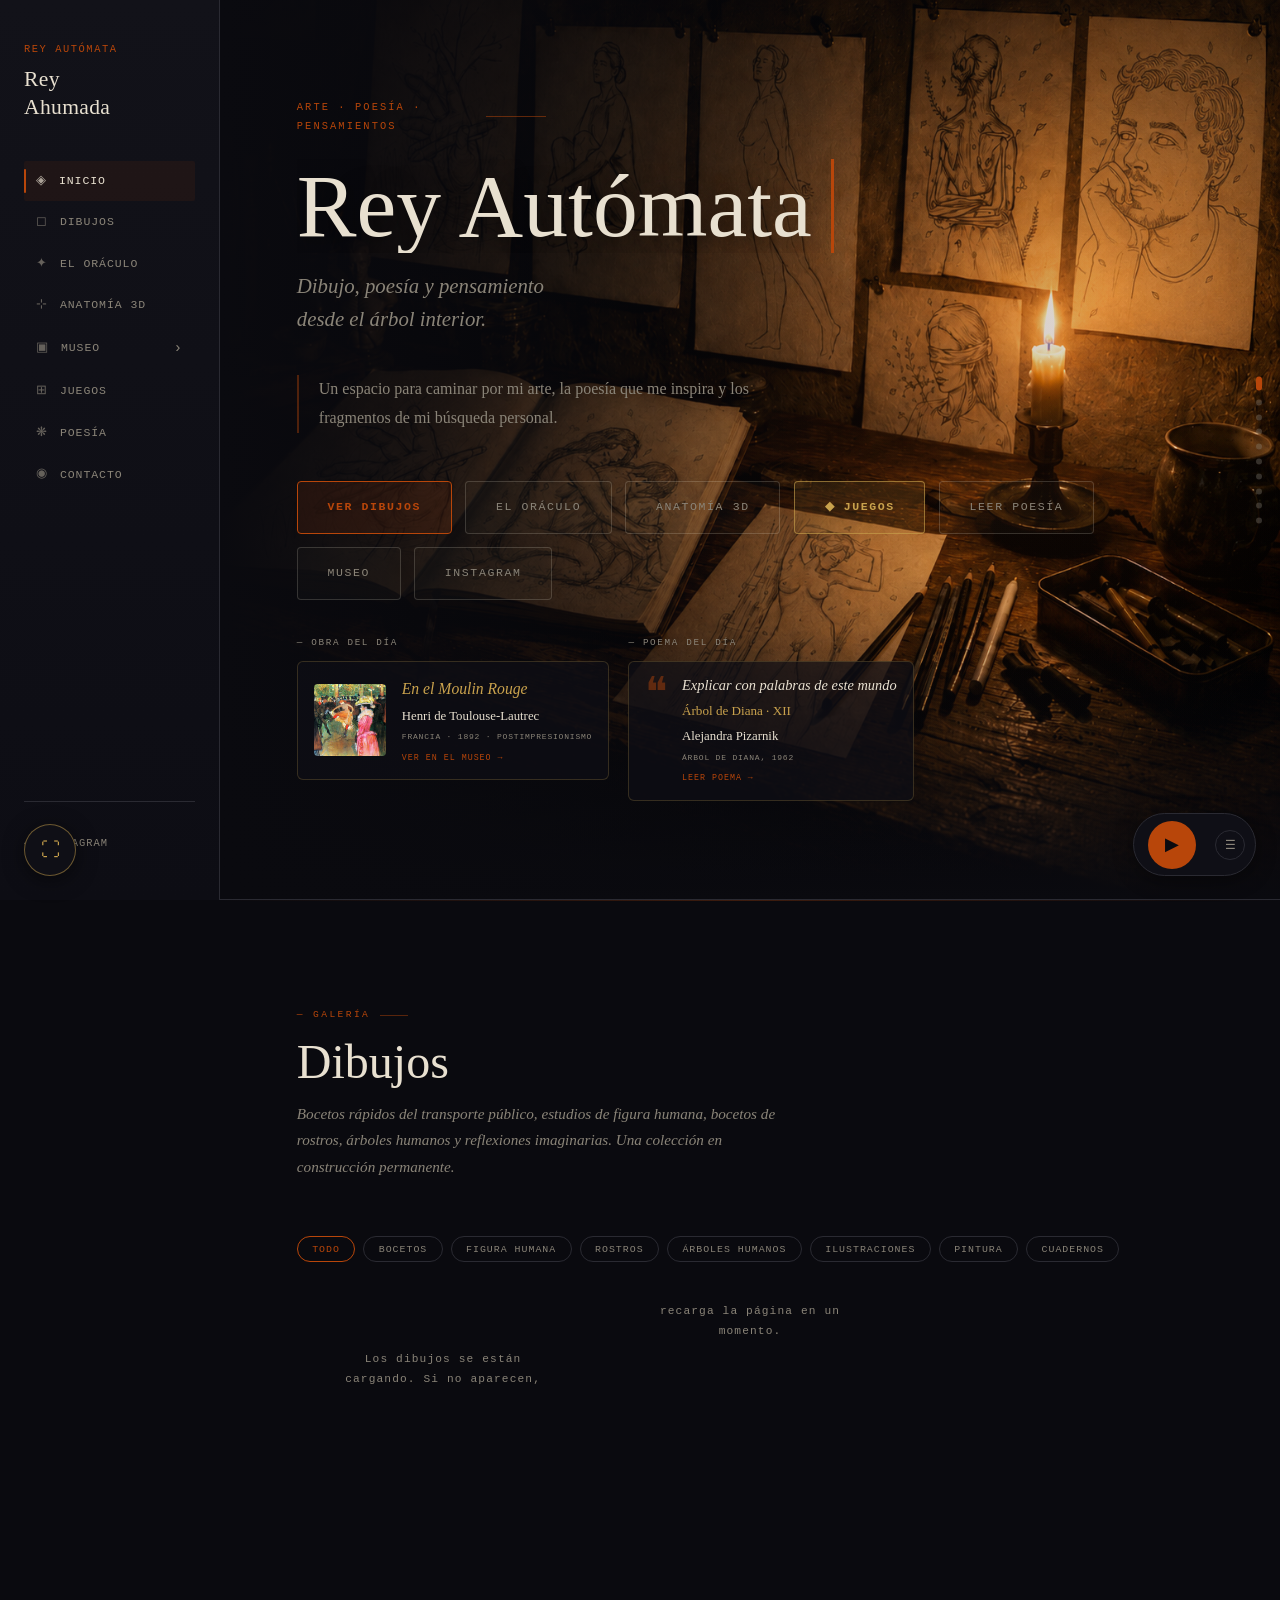
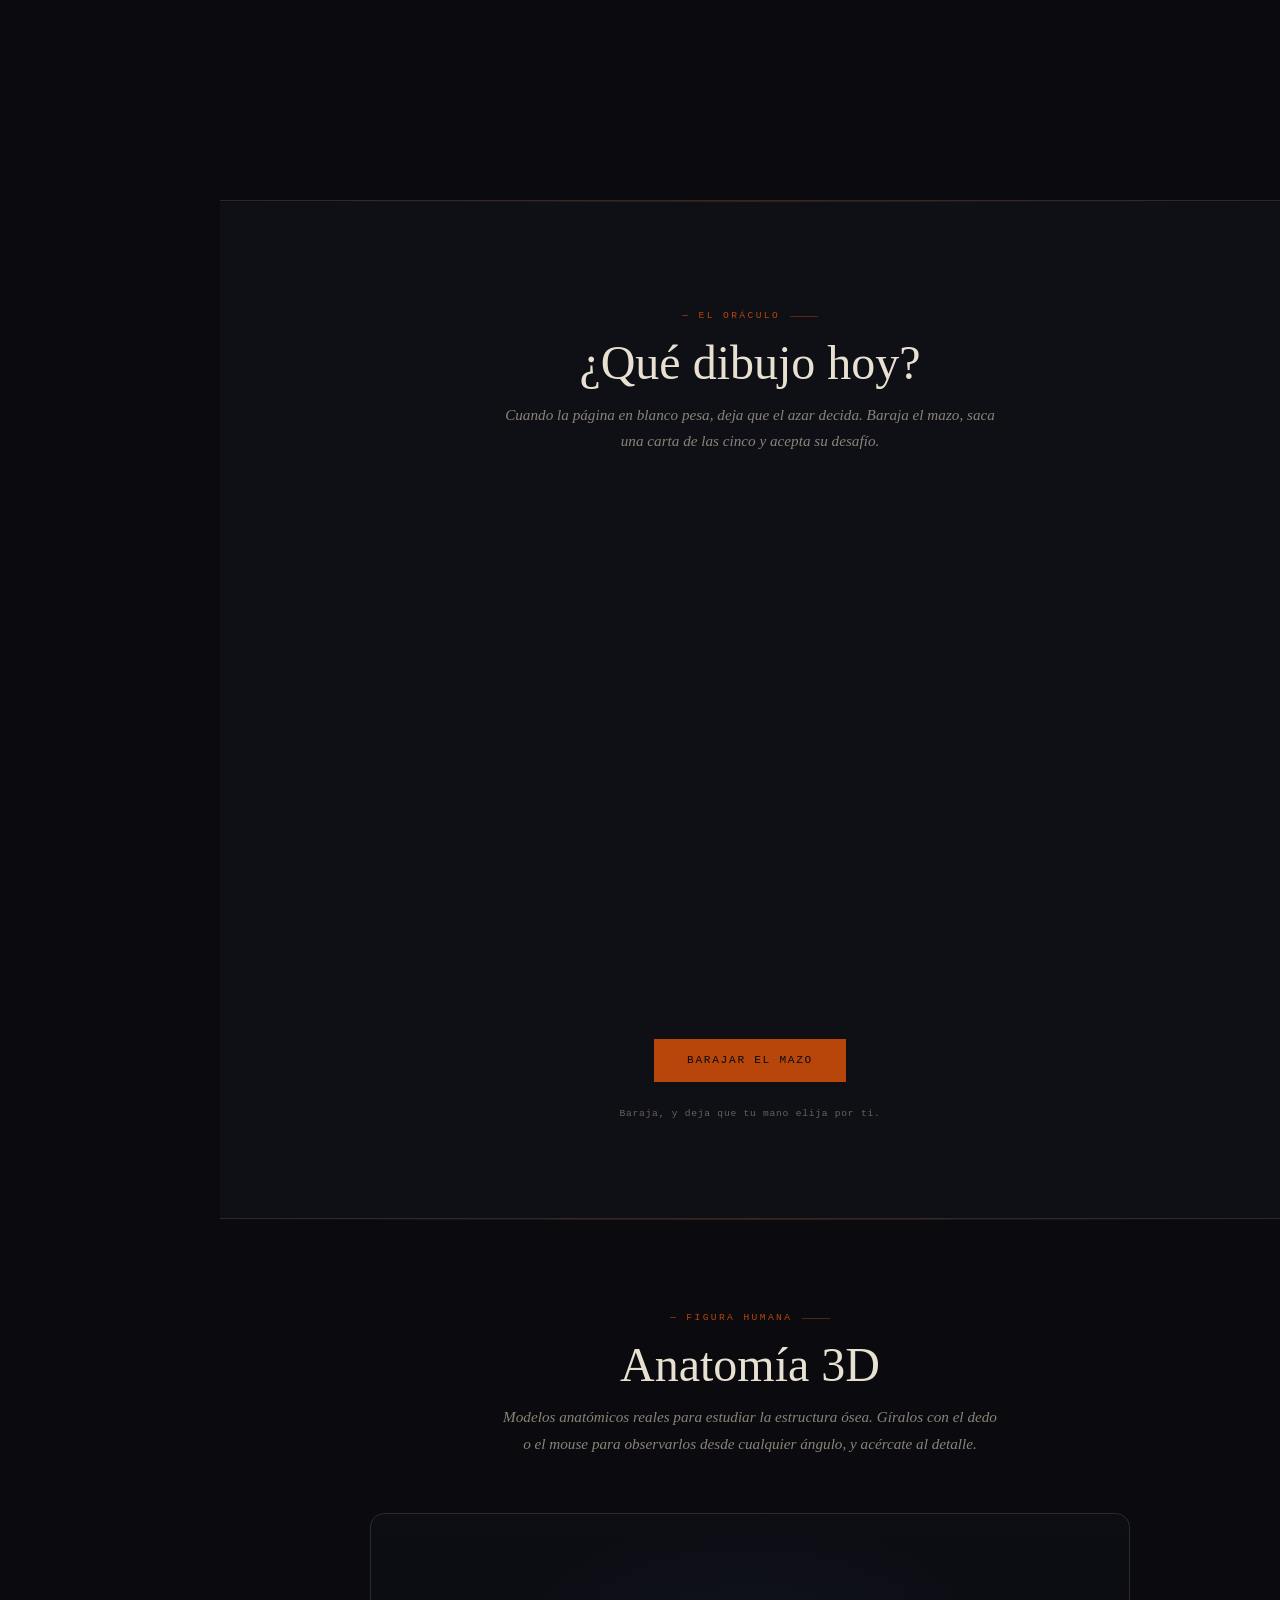
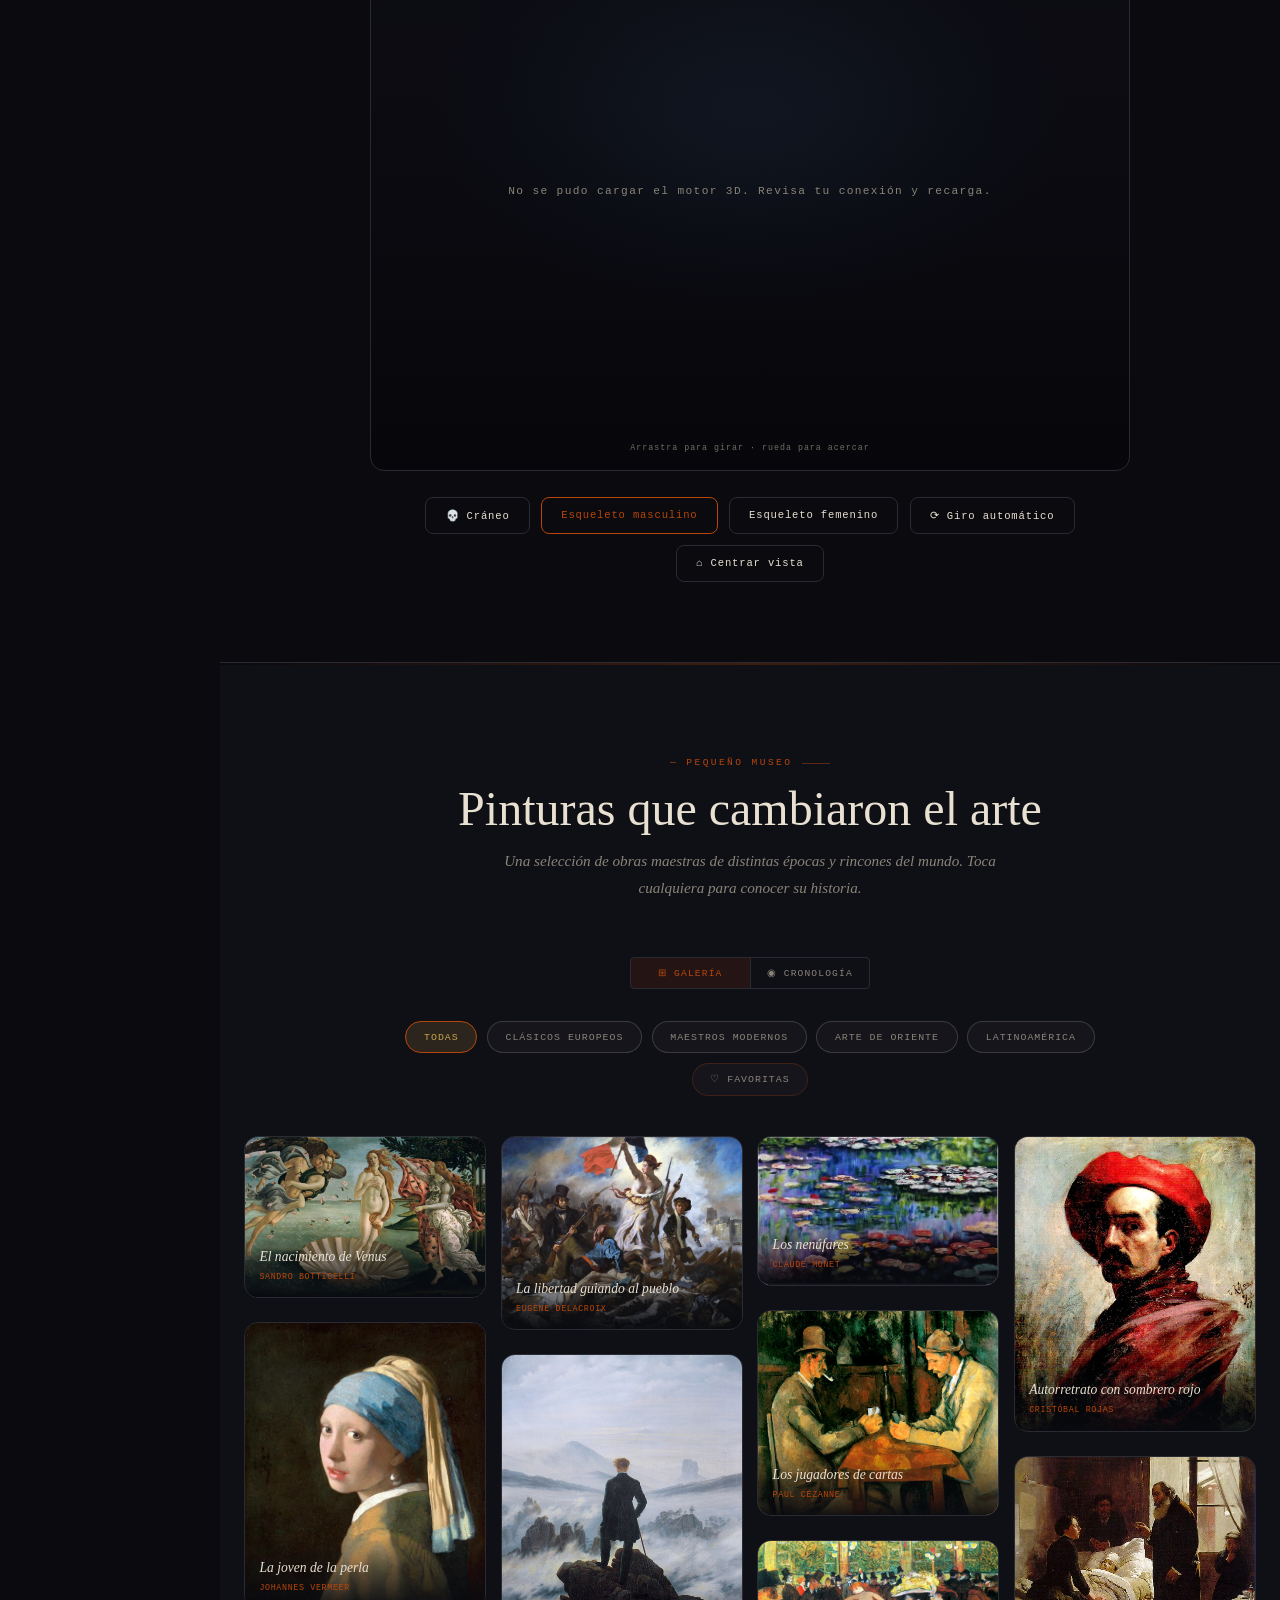
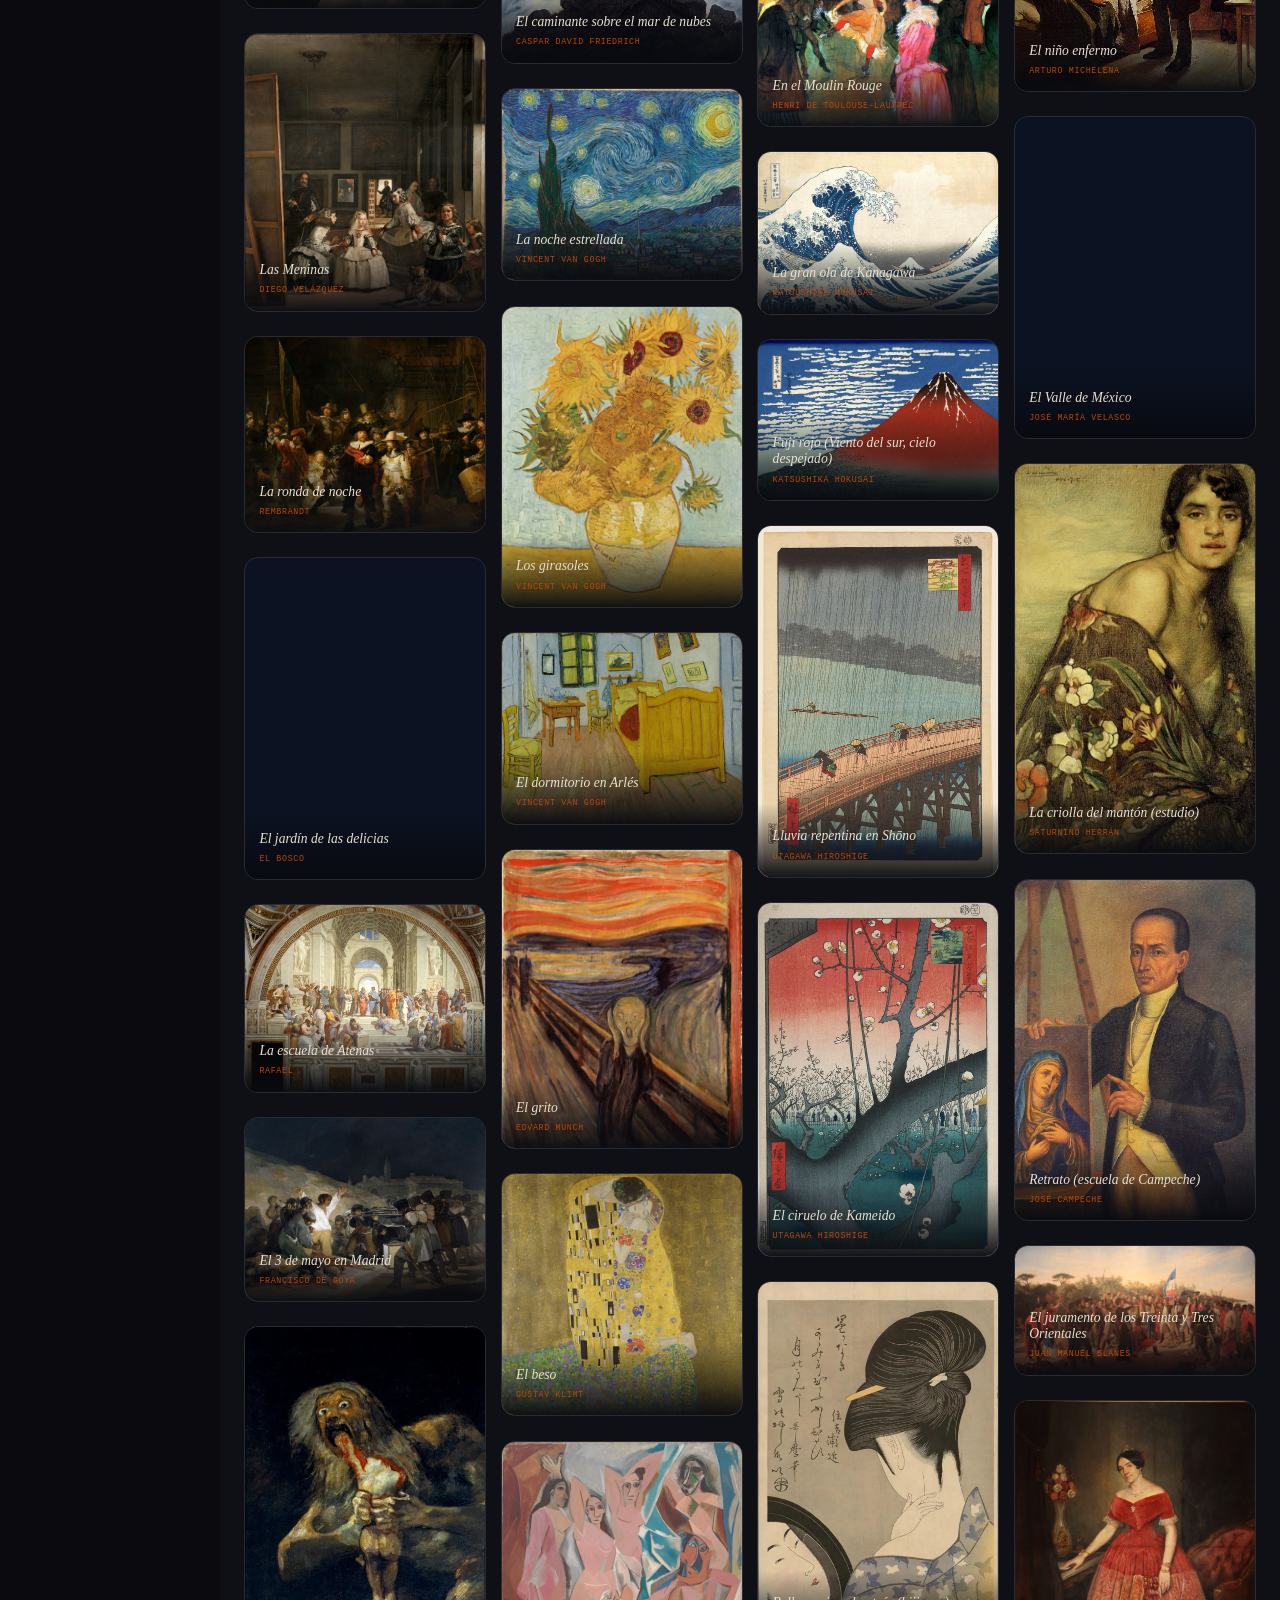
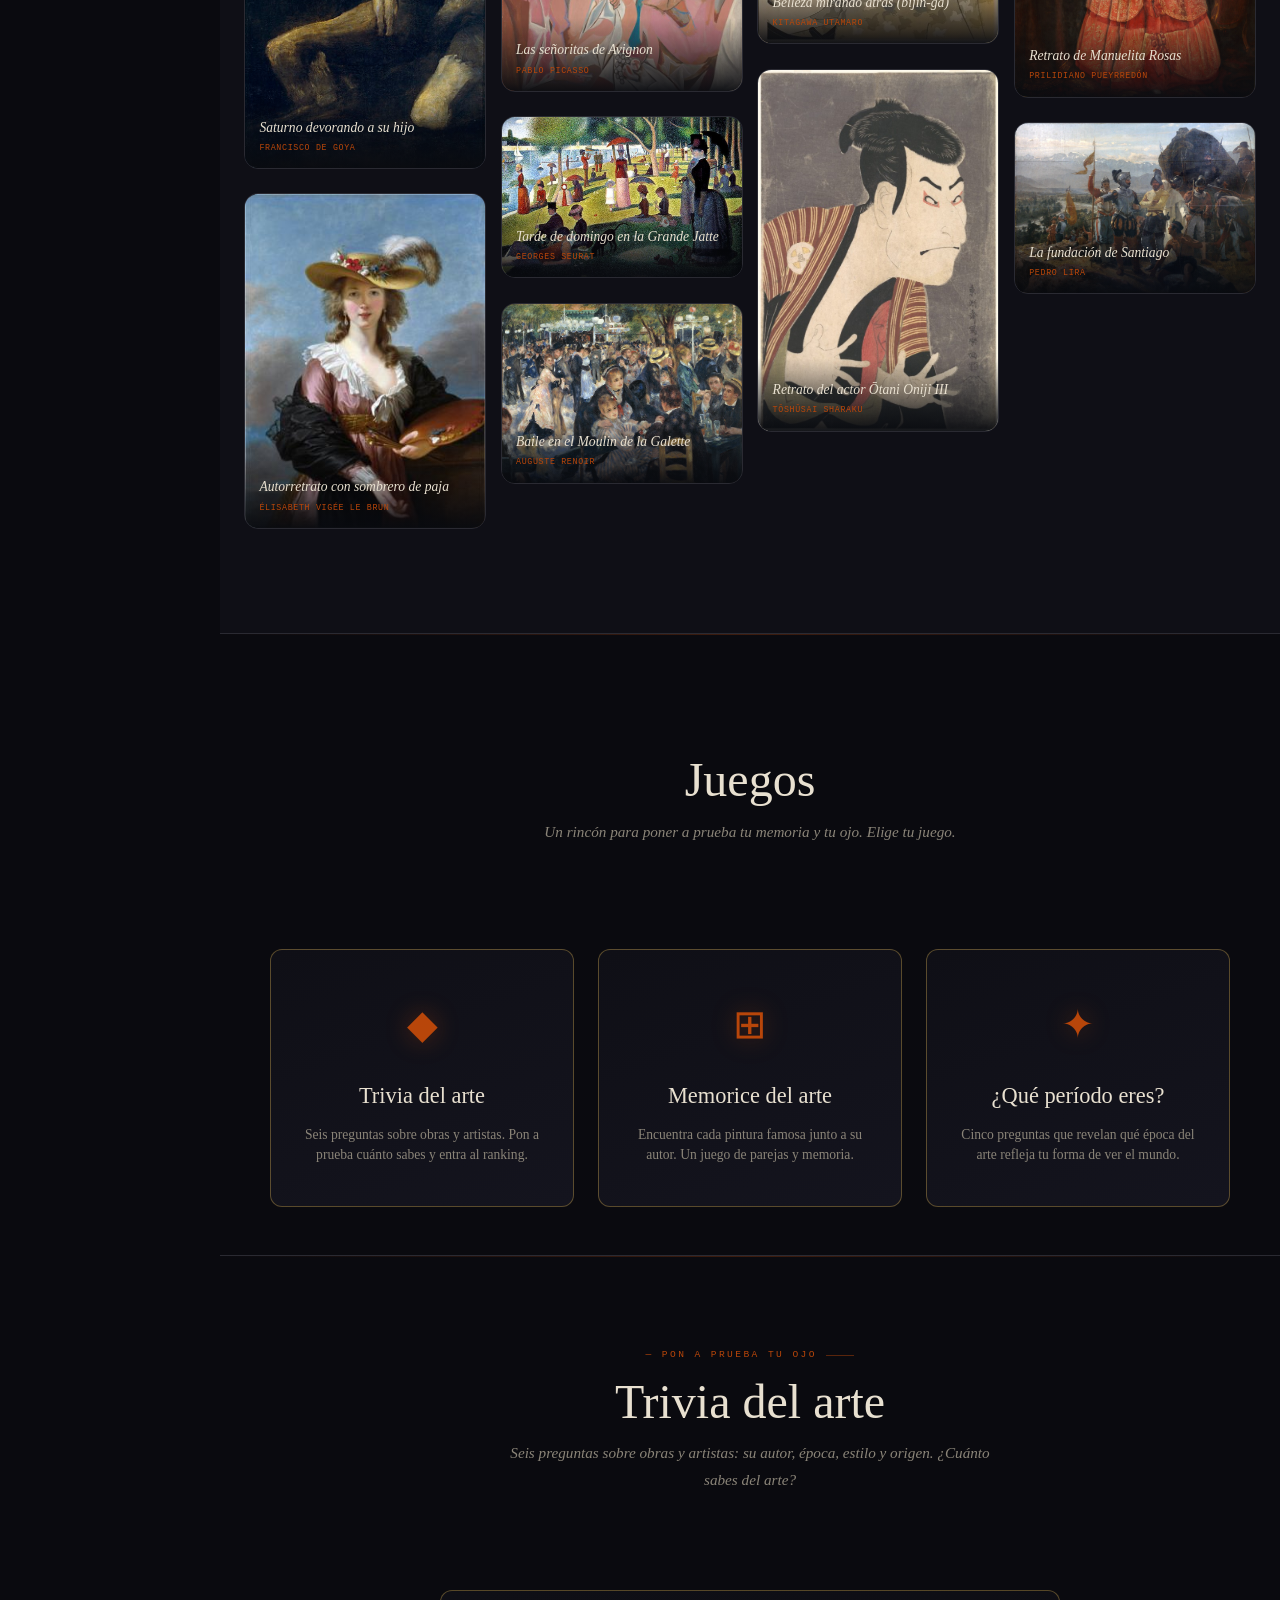
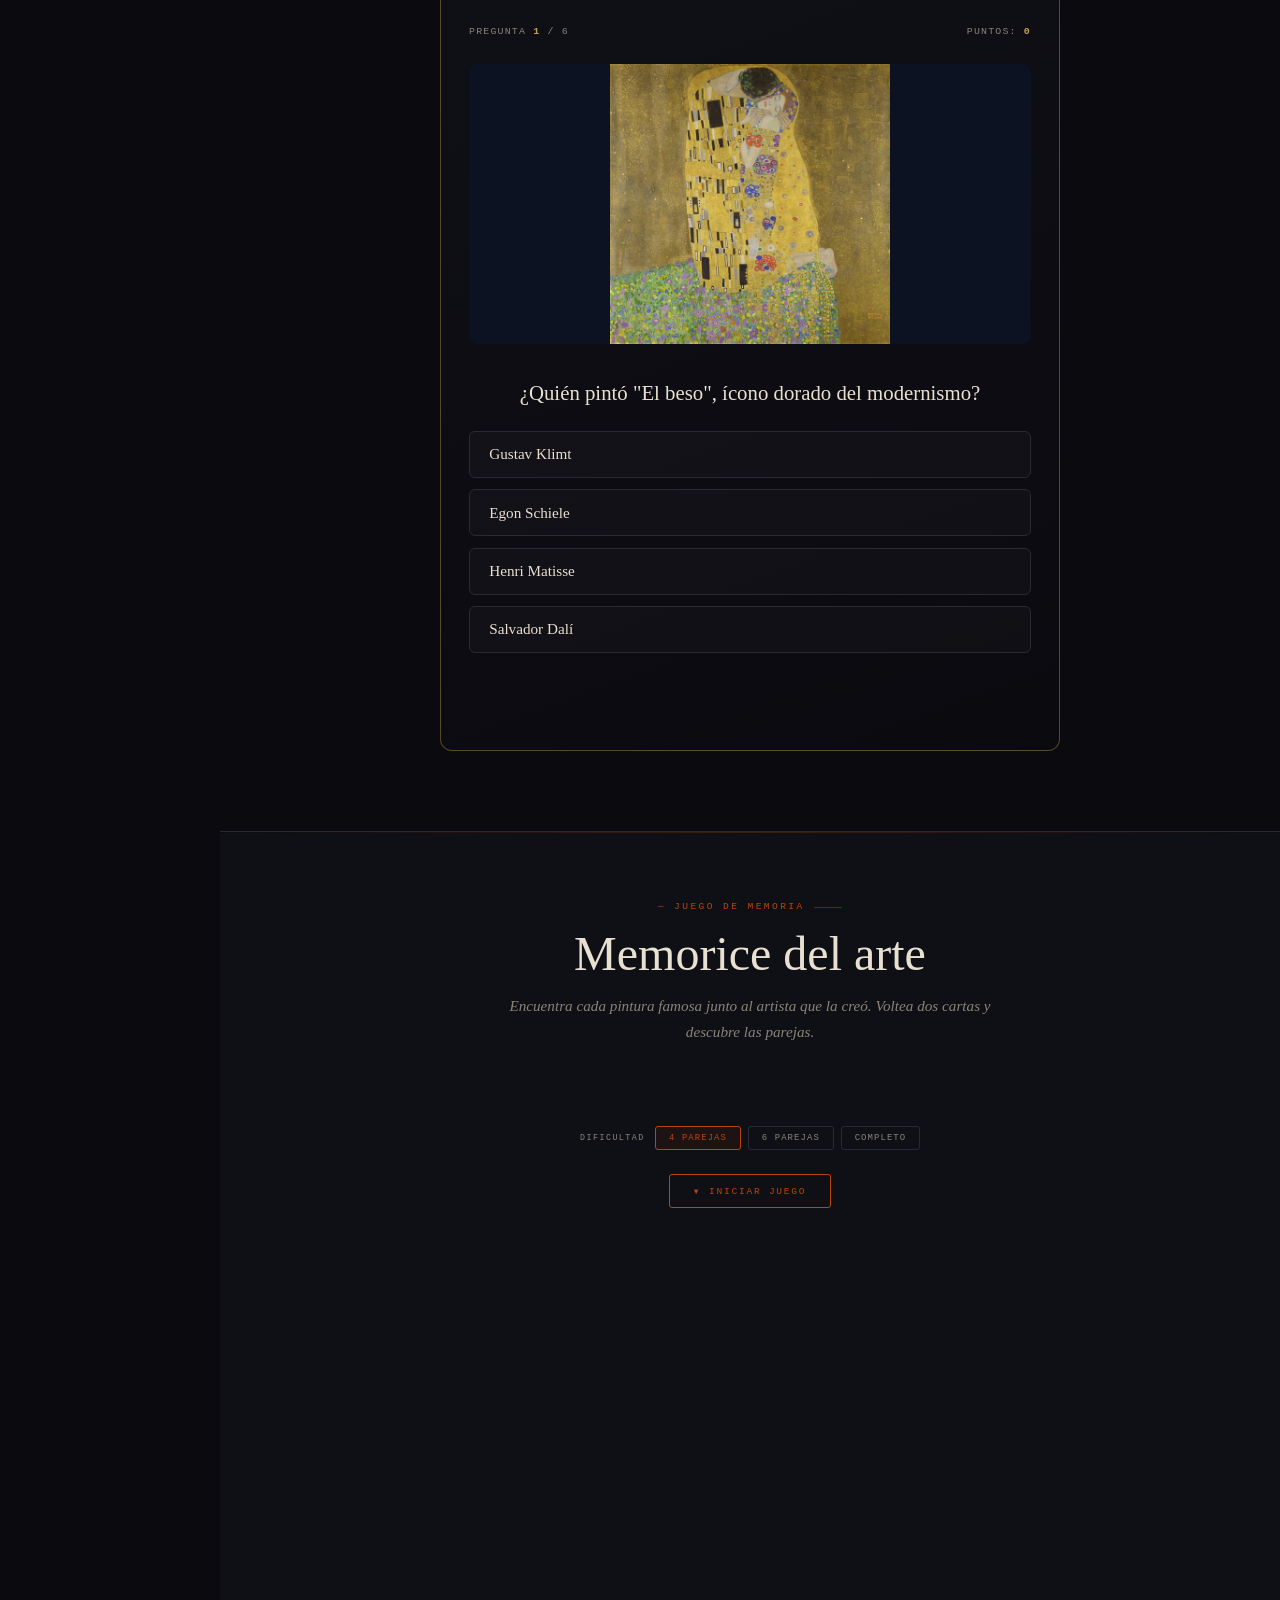
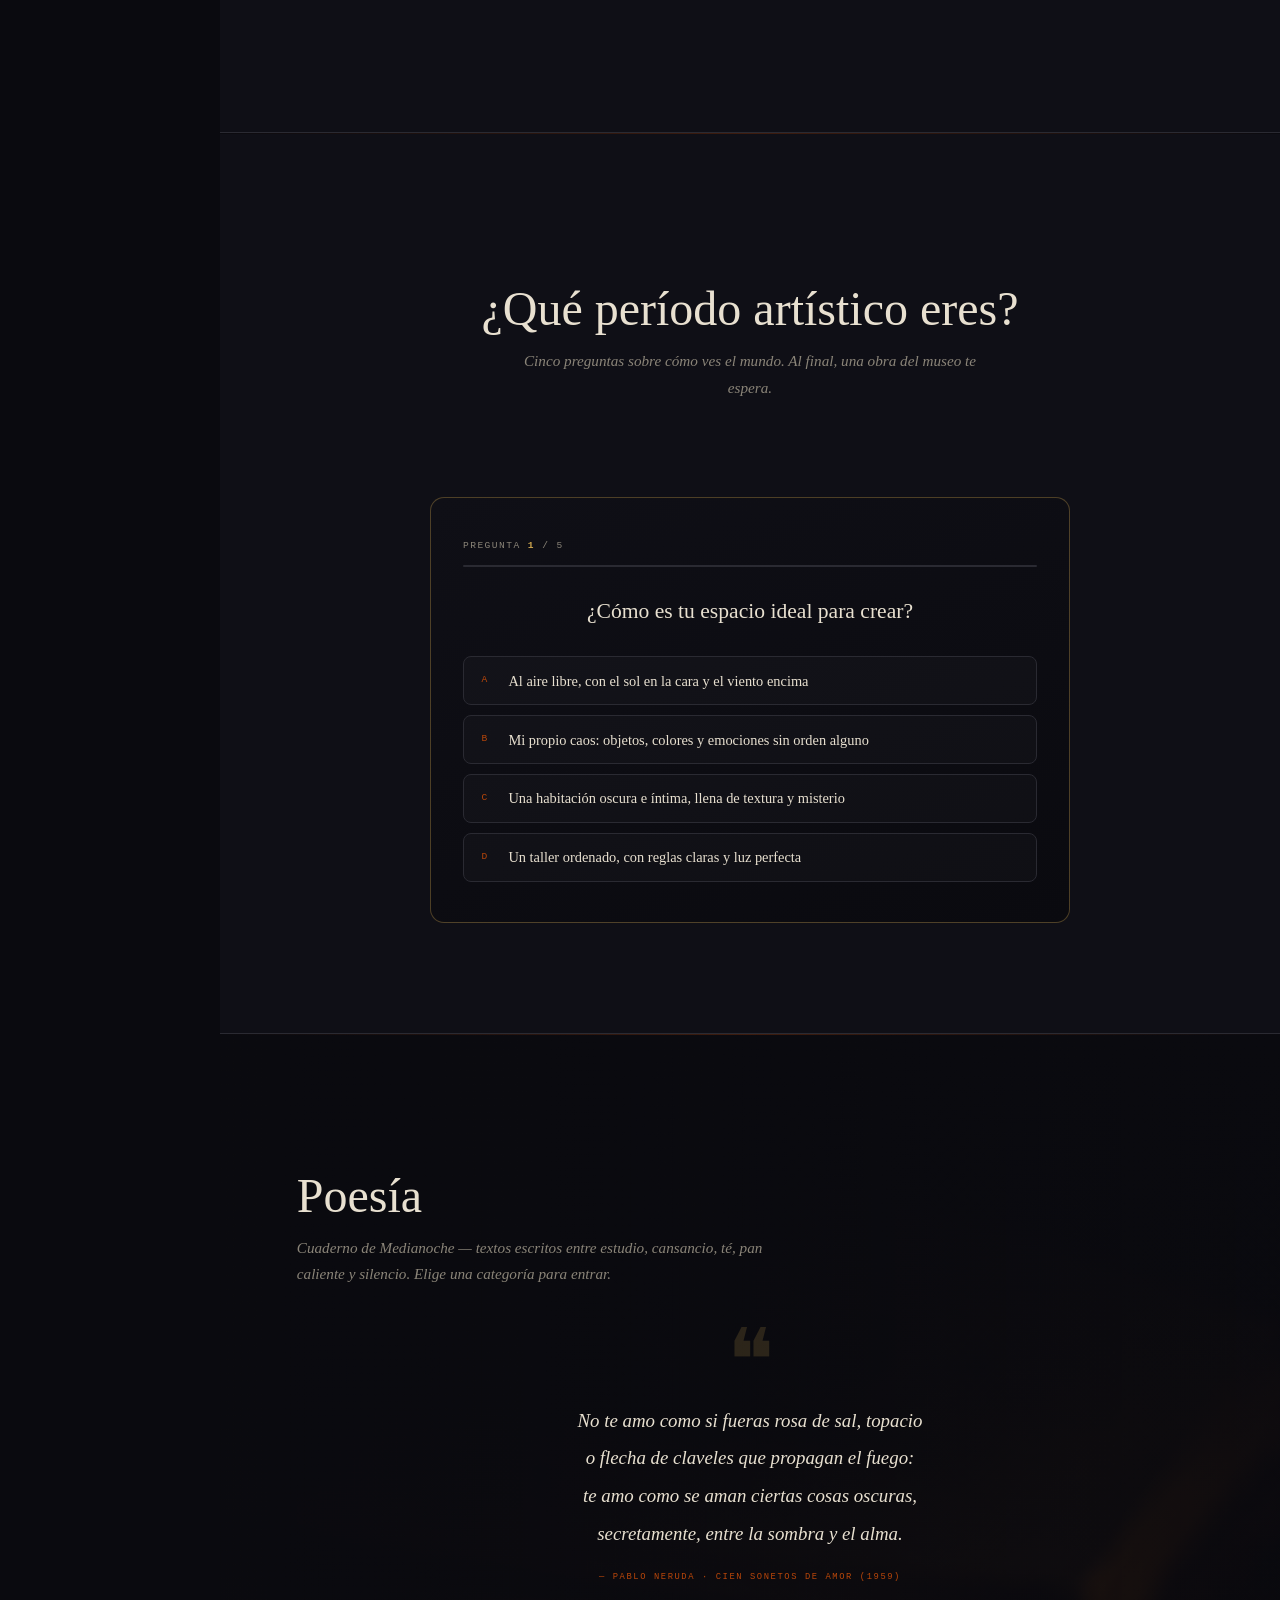
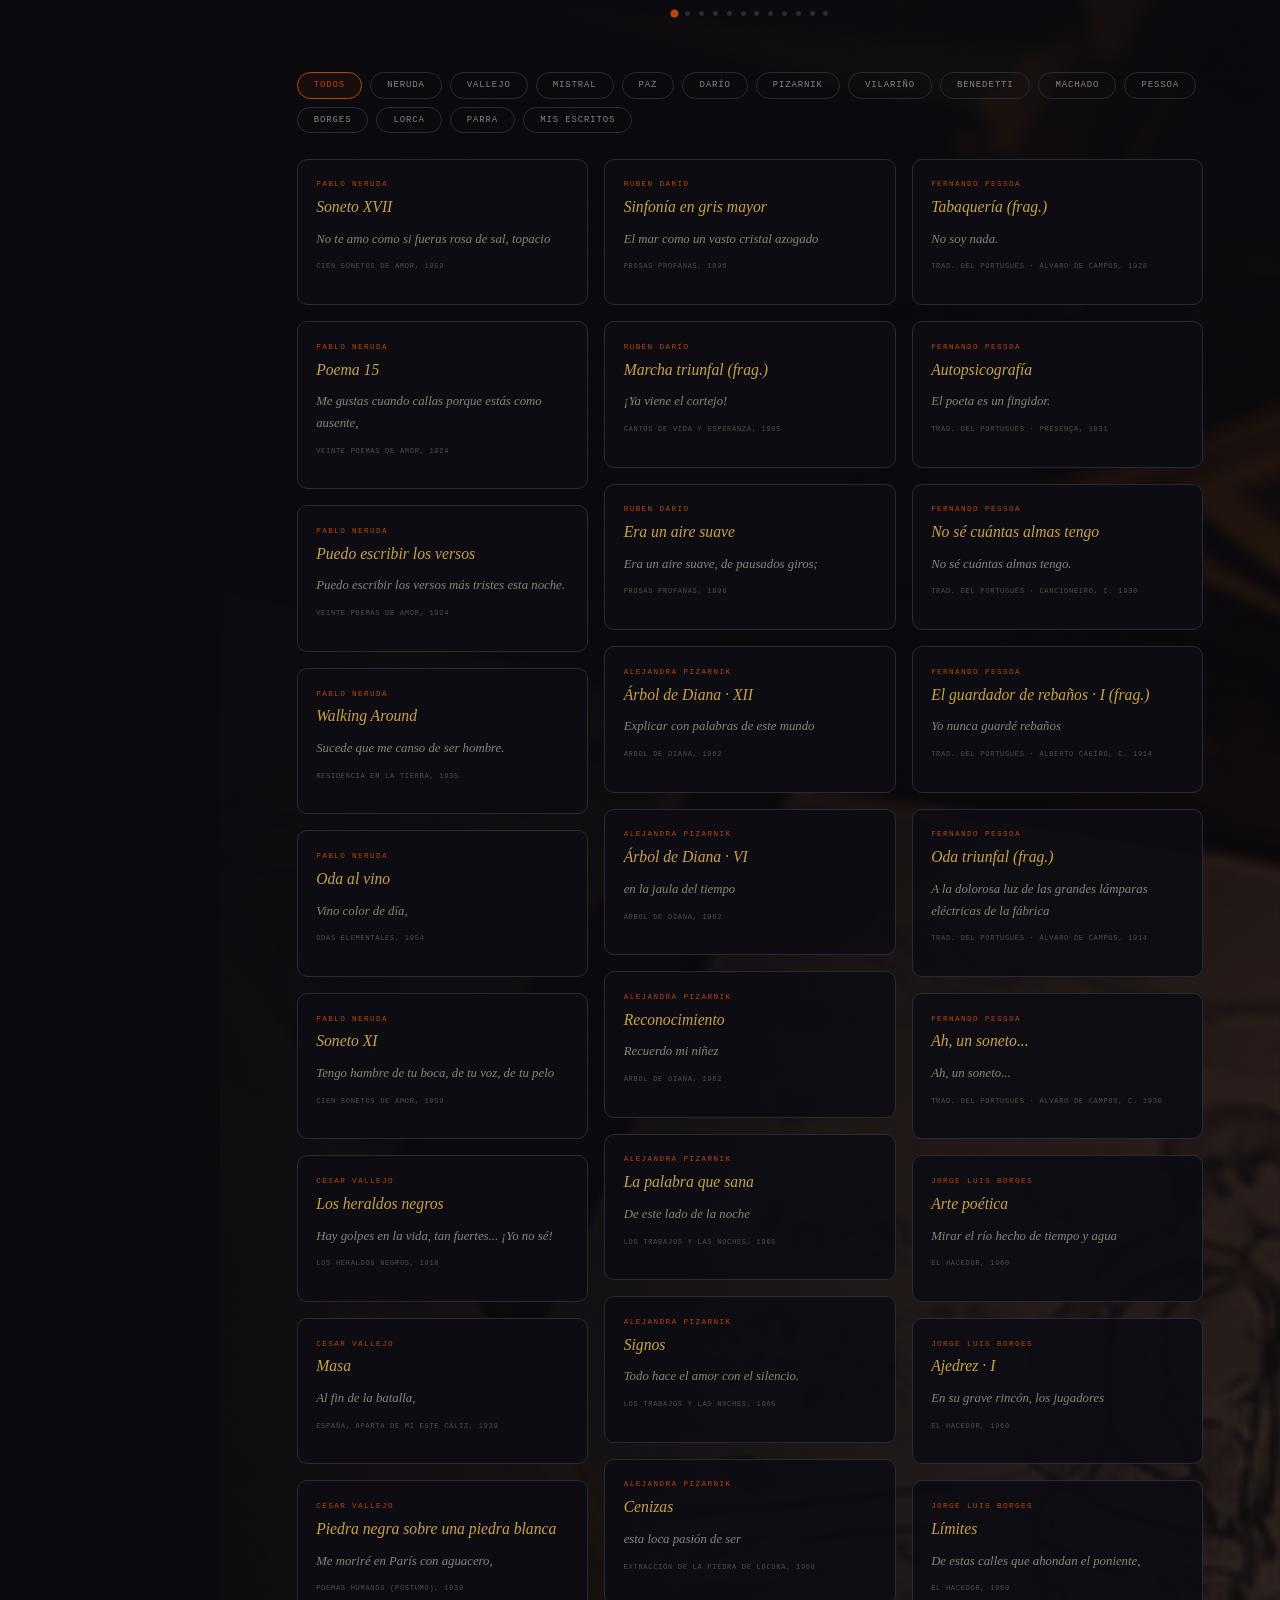
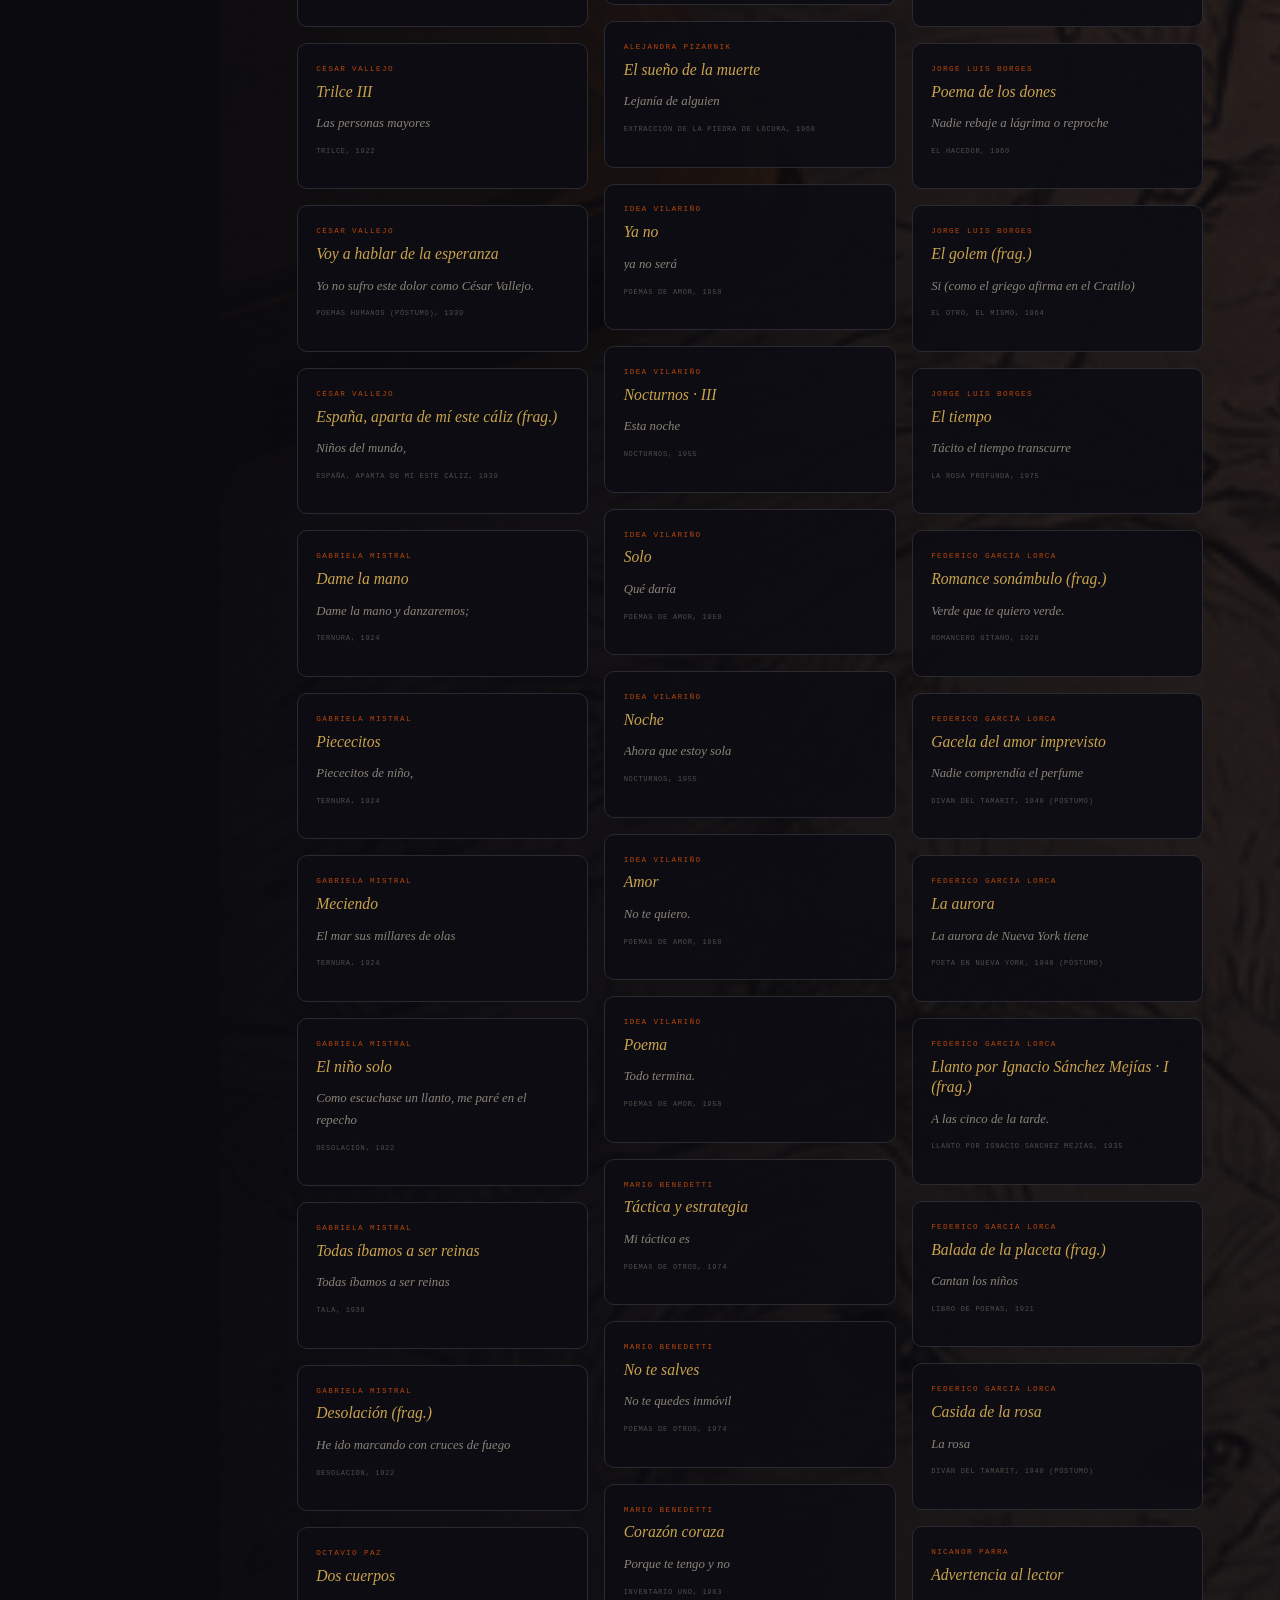
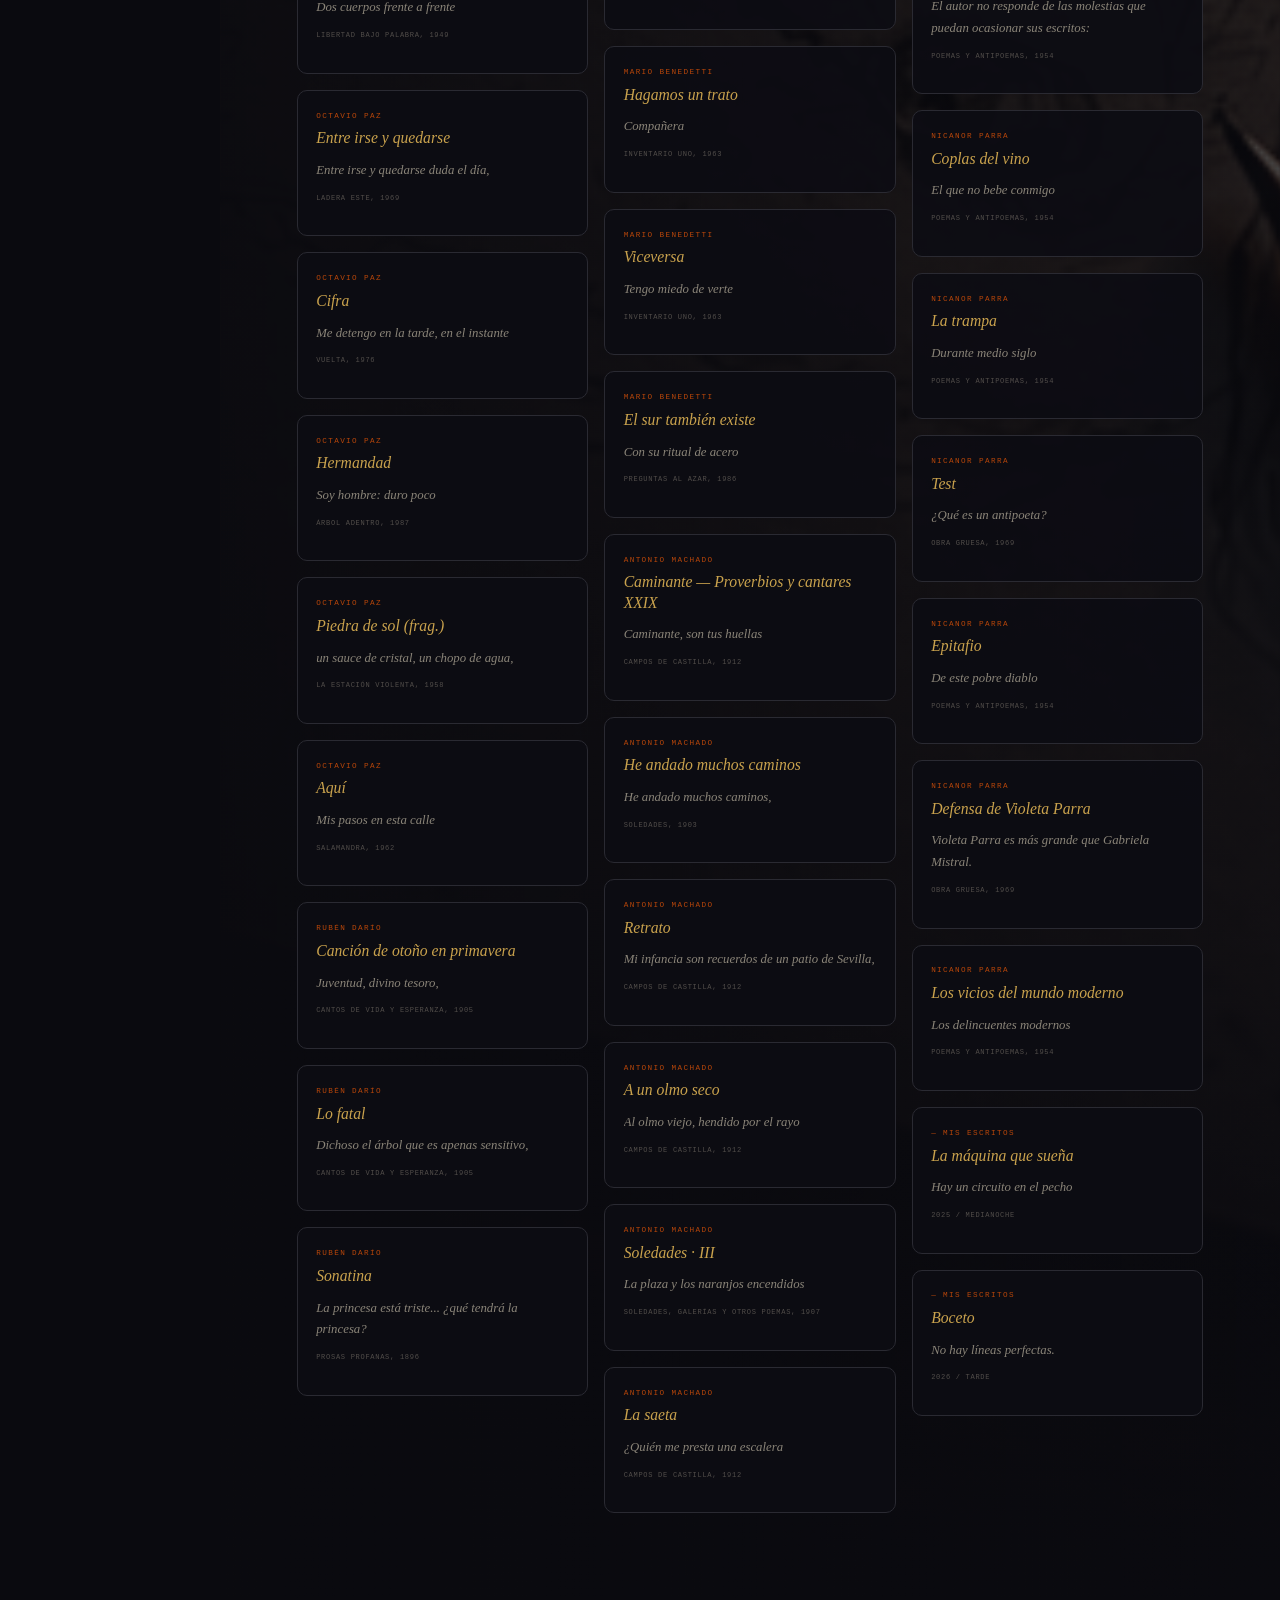
==== commit 96a0c370: "Update index.html" ====
--- a/index.html
+++ b/index.html
@@ -7958,8 +7958,8 @@
     // ---- Modelos disponibles ----
     const MODELOS = [
       { label: 'Cráneo',              url: 'modelos/craneo.glb',              rotX: 0 },
-      { label: 'Esqueleto masculino', url: 'modelos/esqueleto-masculino.glb', rotX: -Math.PI / 2 },
-      { label: 'Esqueleto femenino',  url: 'modelos/esqueleto-femenino.glb',  rotX: -Math.PI / 2 },
+      { label: 'Esqueleto masculino', url: 'modelos/esqueleto-masculino.glb', rotX: 0 },
+      { label: 'Esqueleto femenino',  url: 'modelos/esqueleto-femenino.glb',  rotX: 0 },
     ];
     const FOCO_Y = 1.1;
     const loader = new THREE.GLTFLoader();
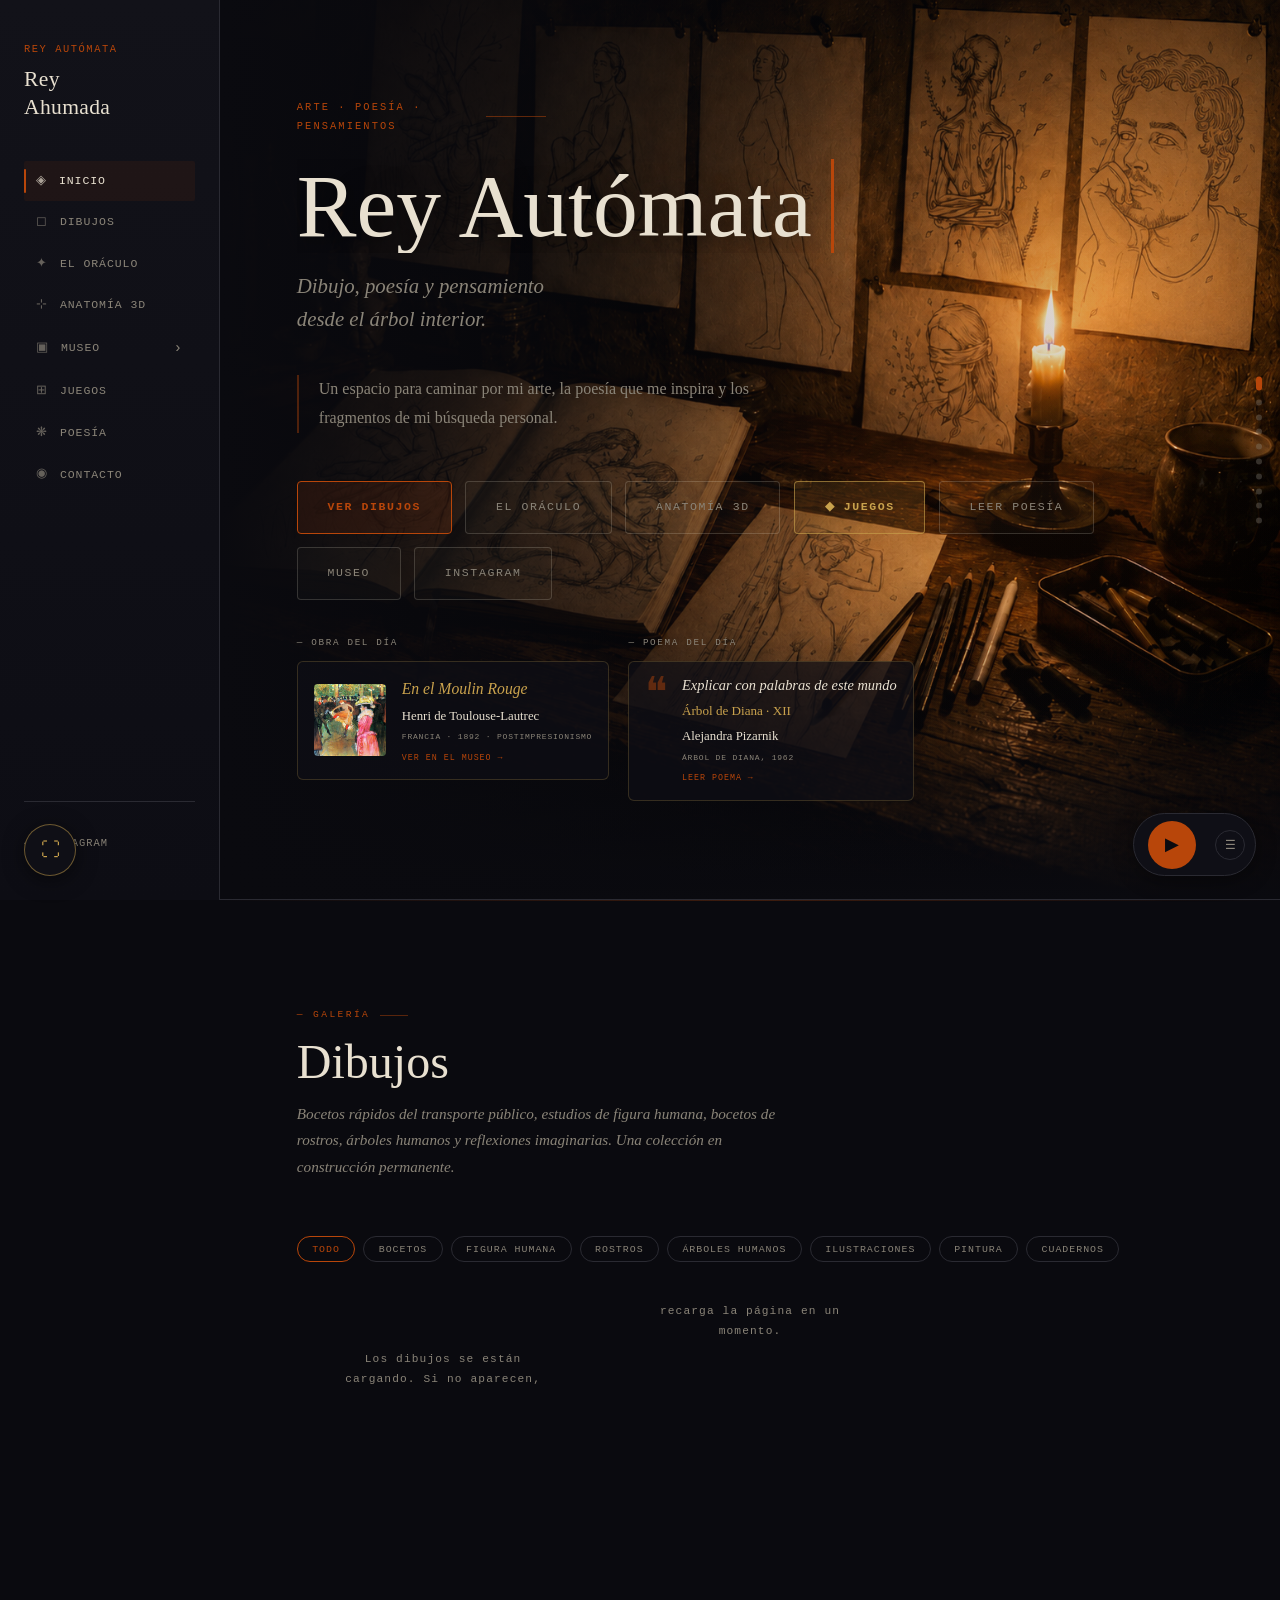
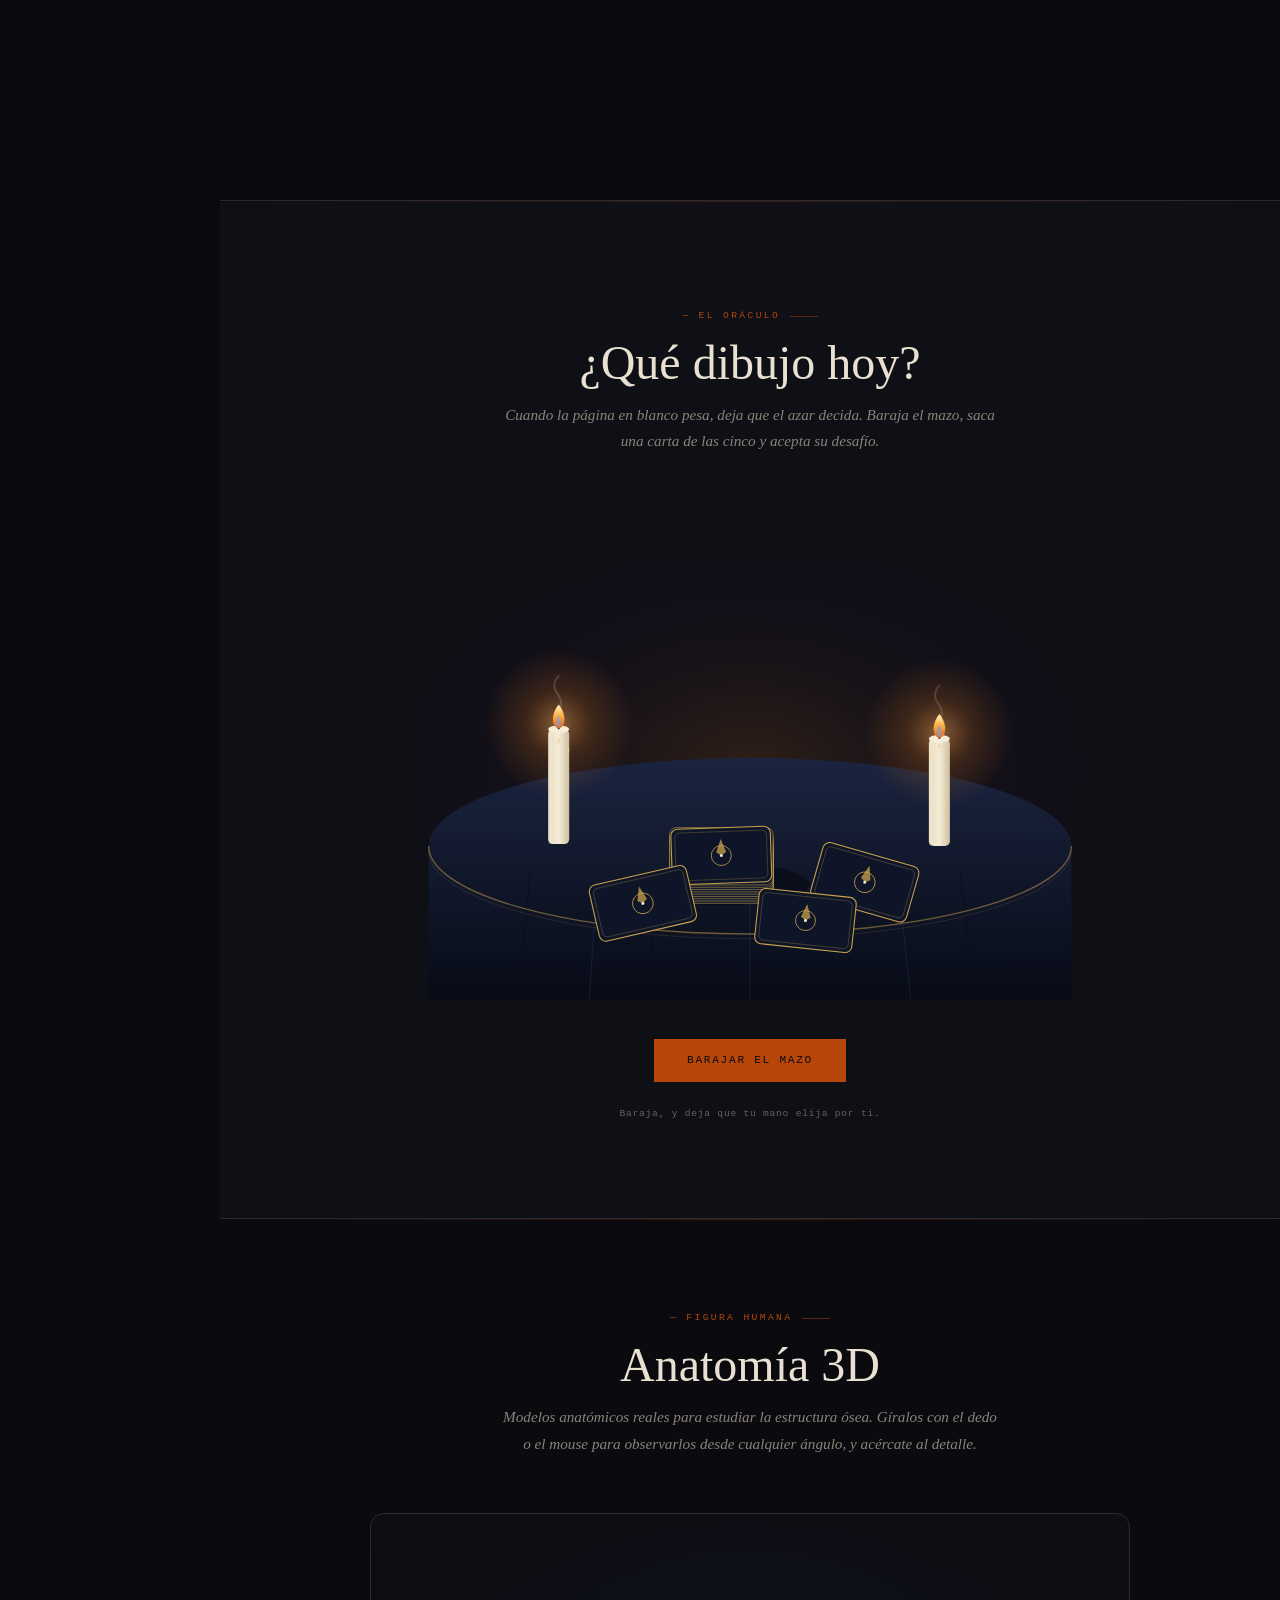
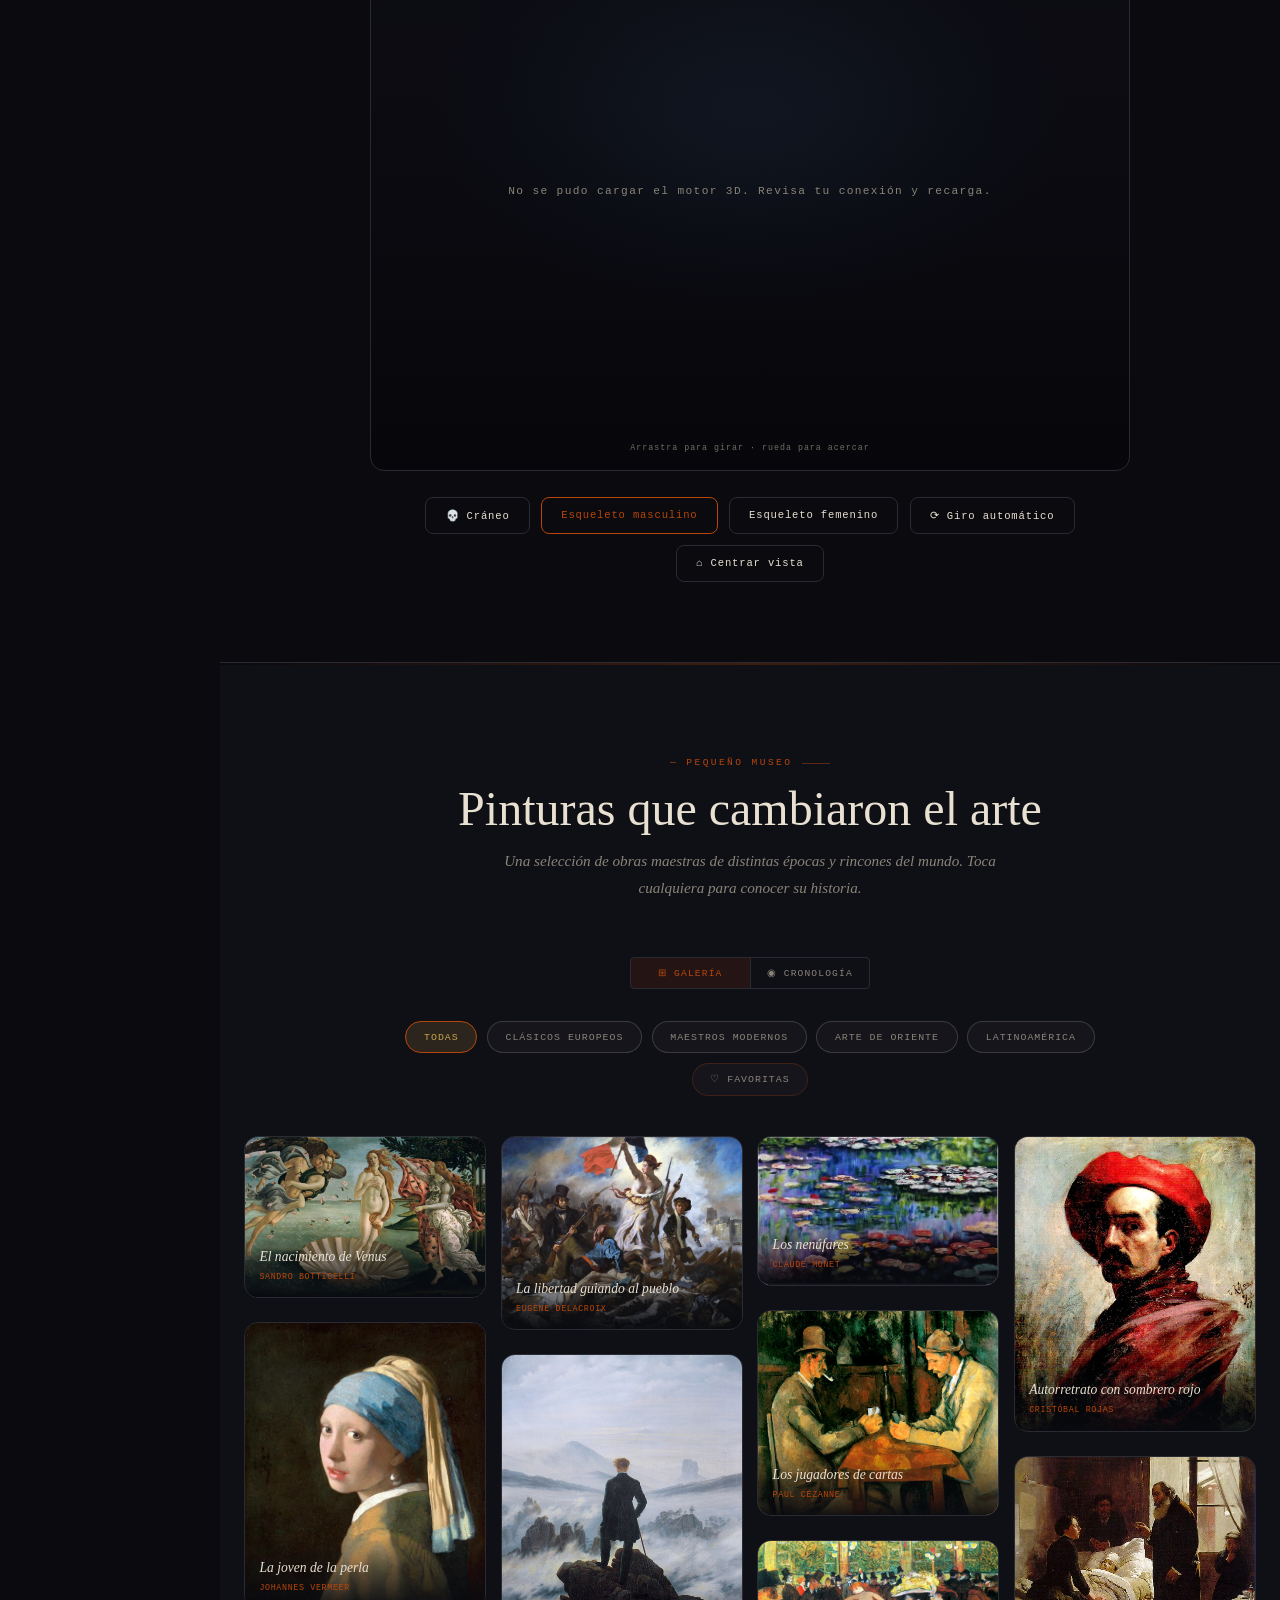
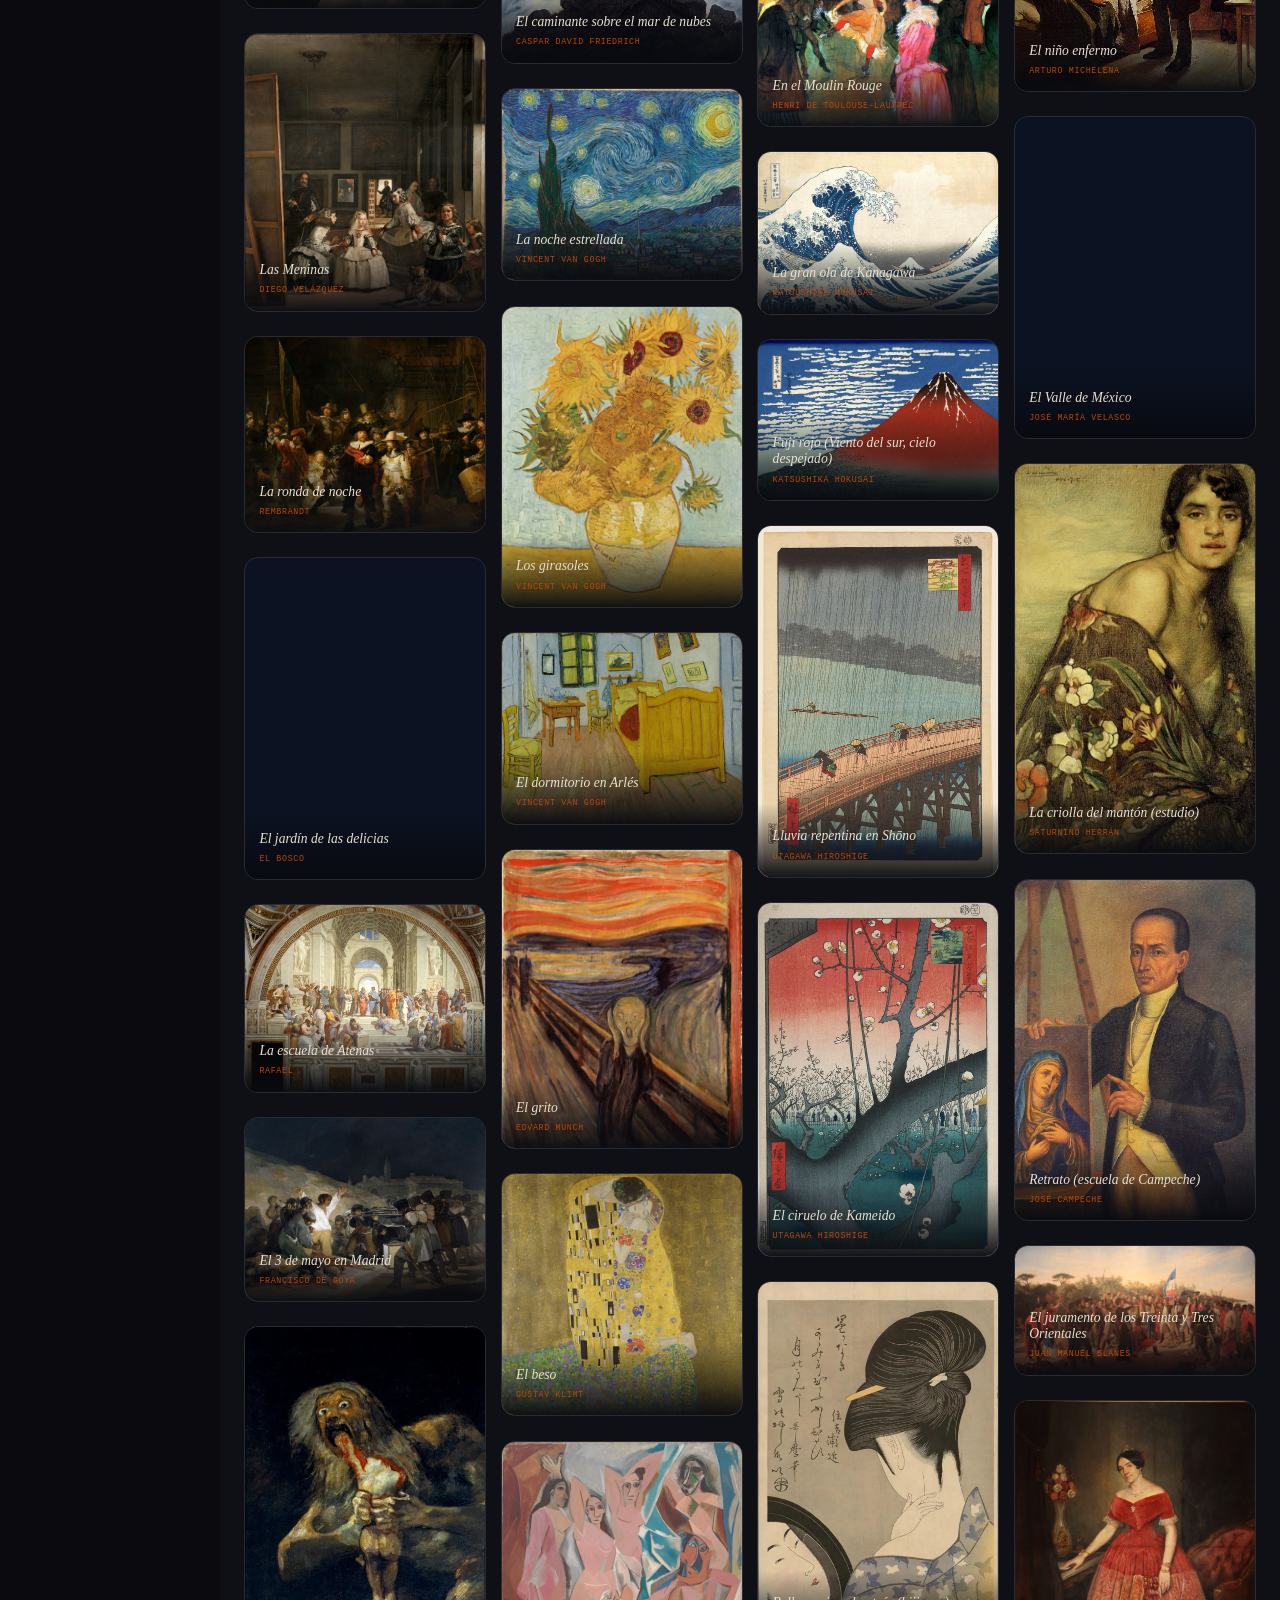
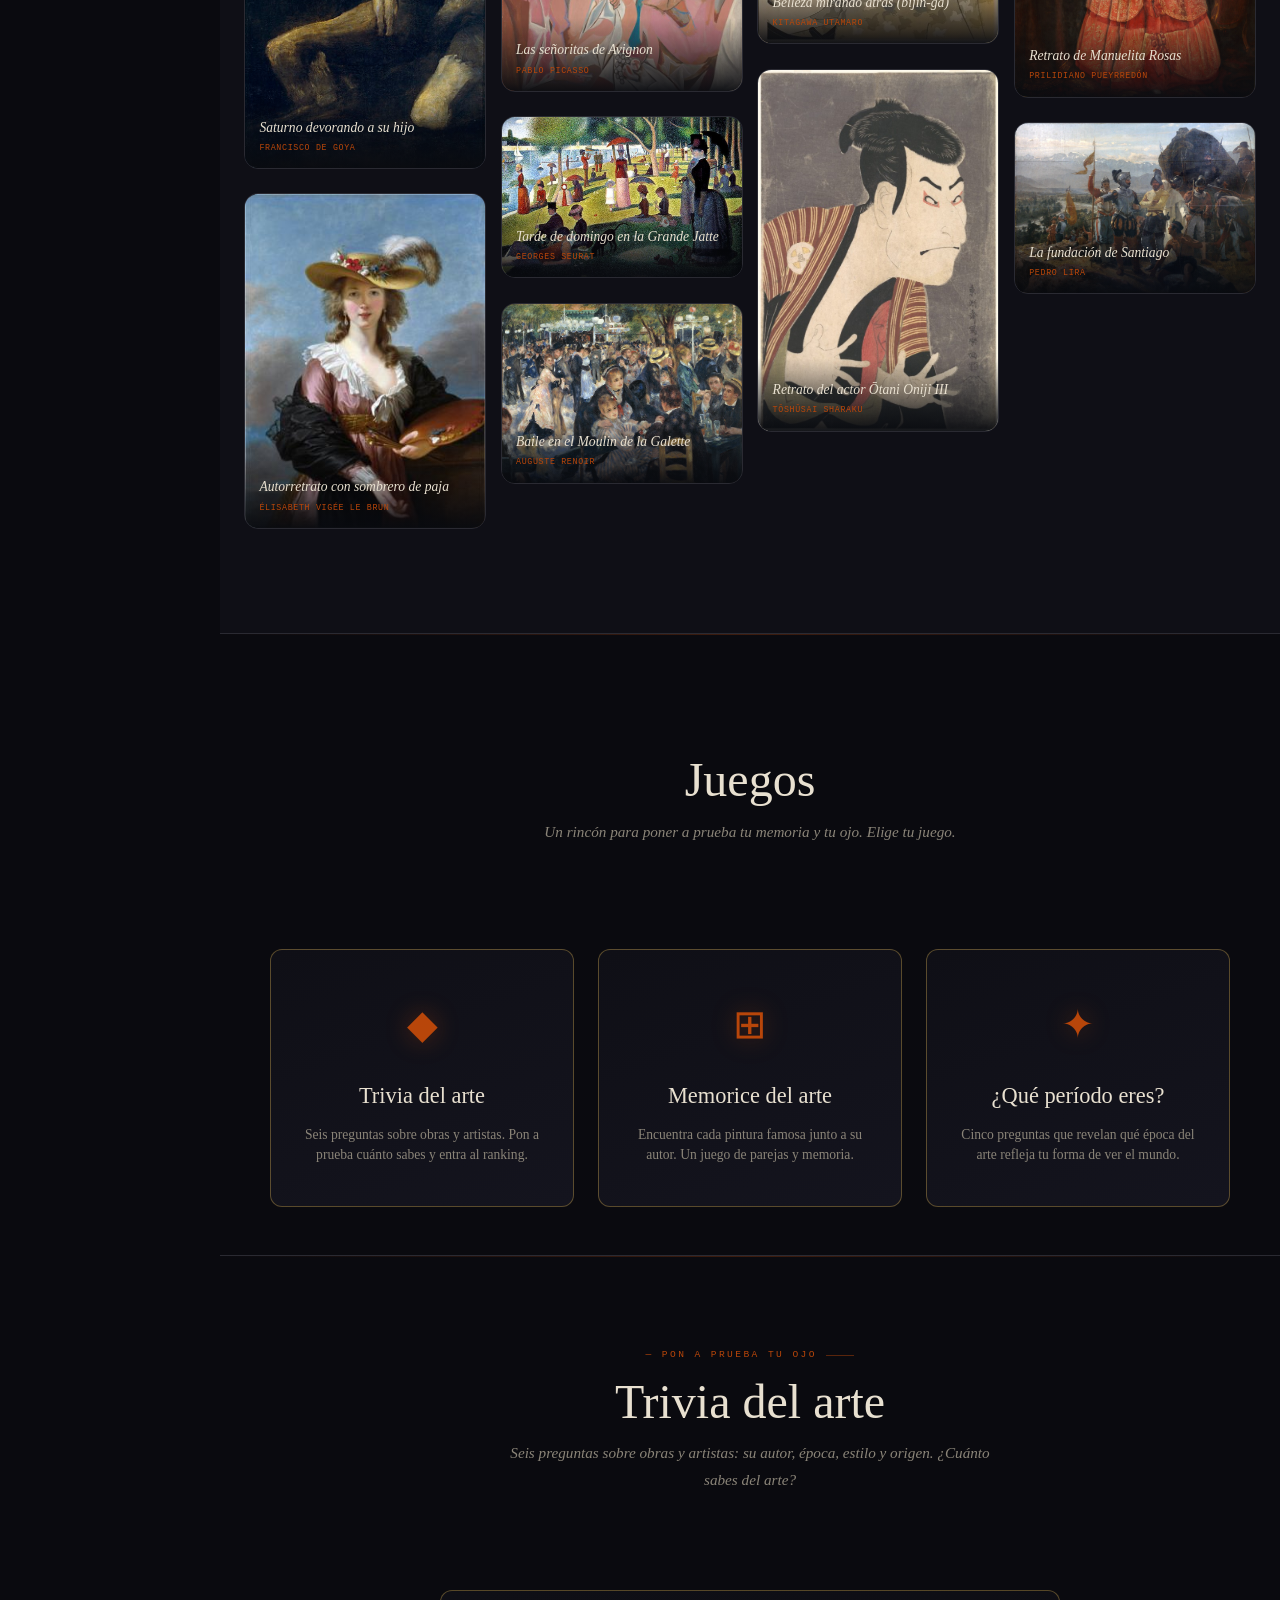
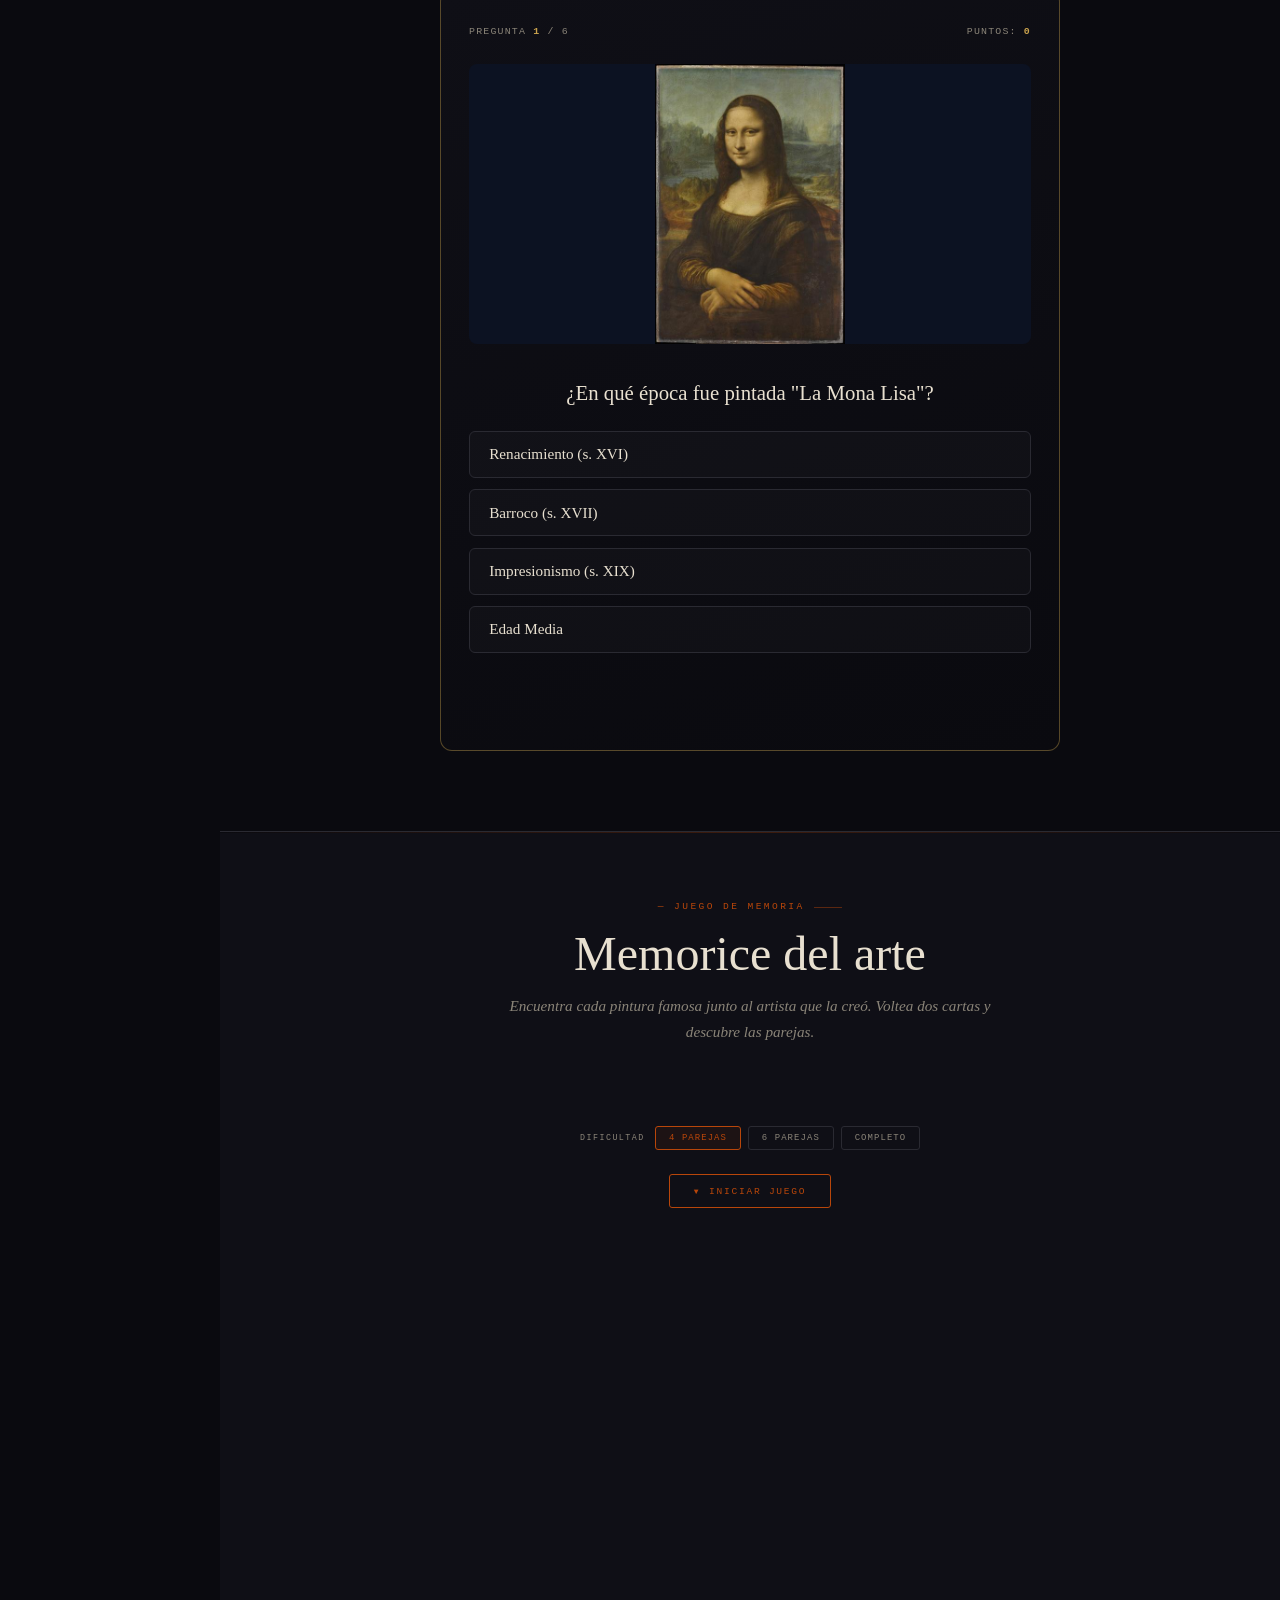
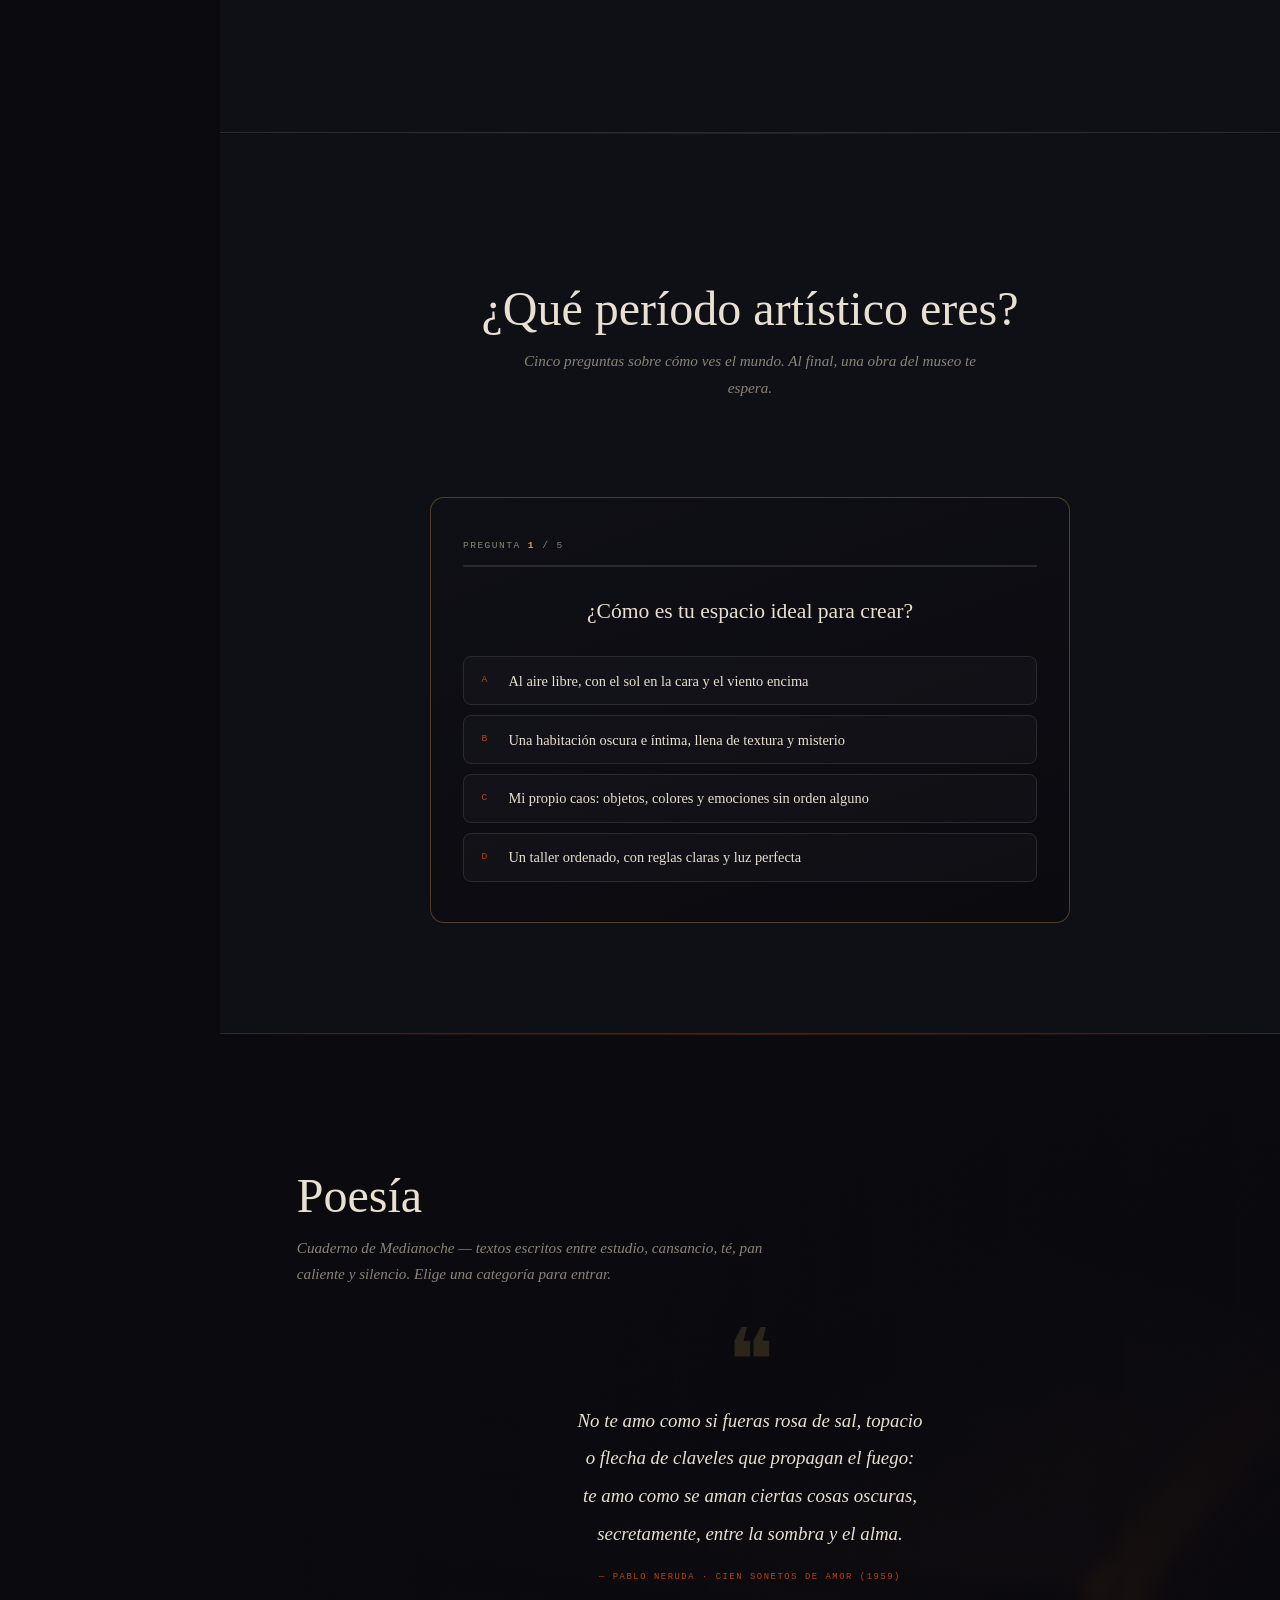
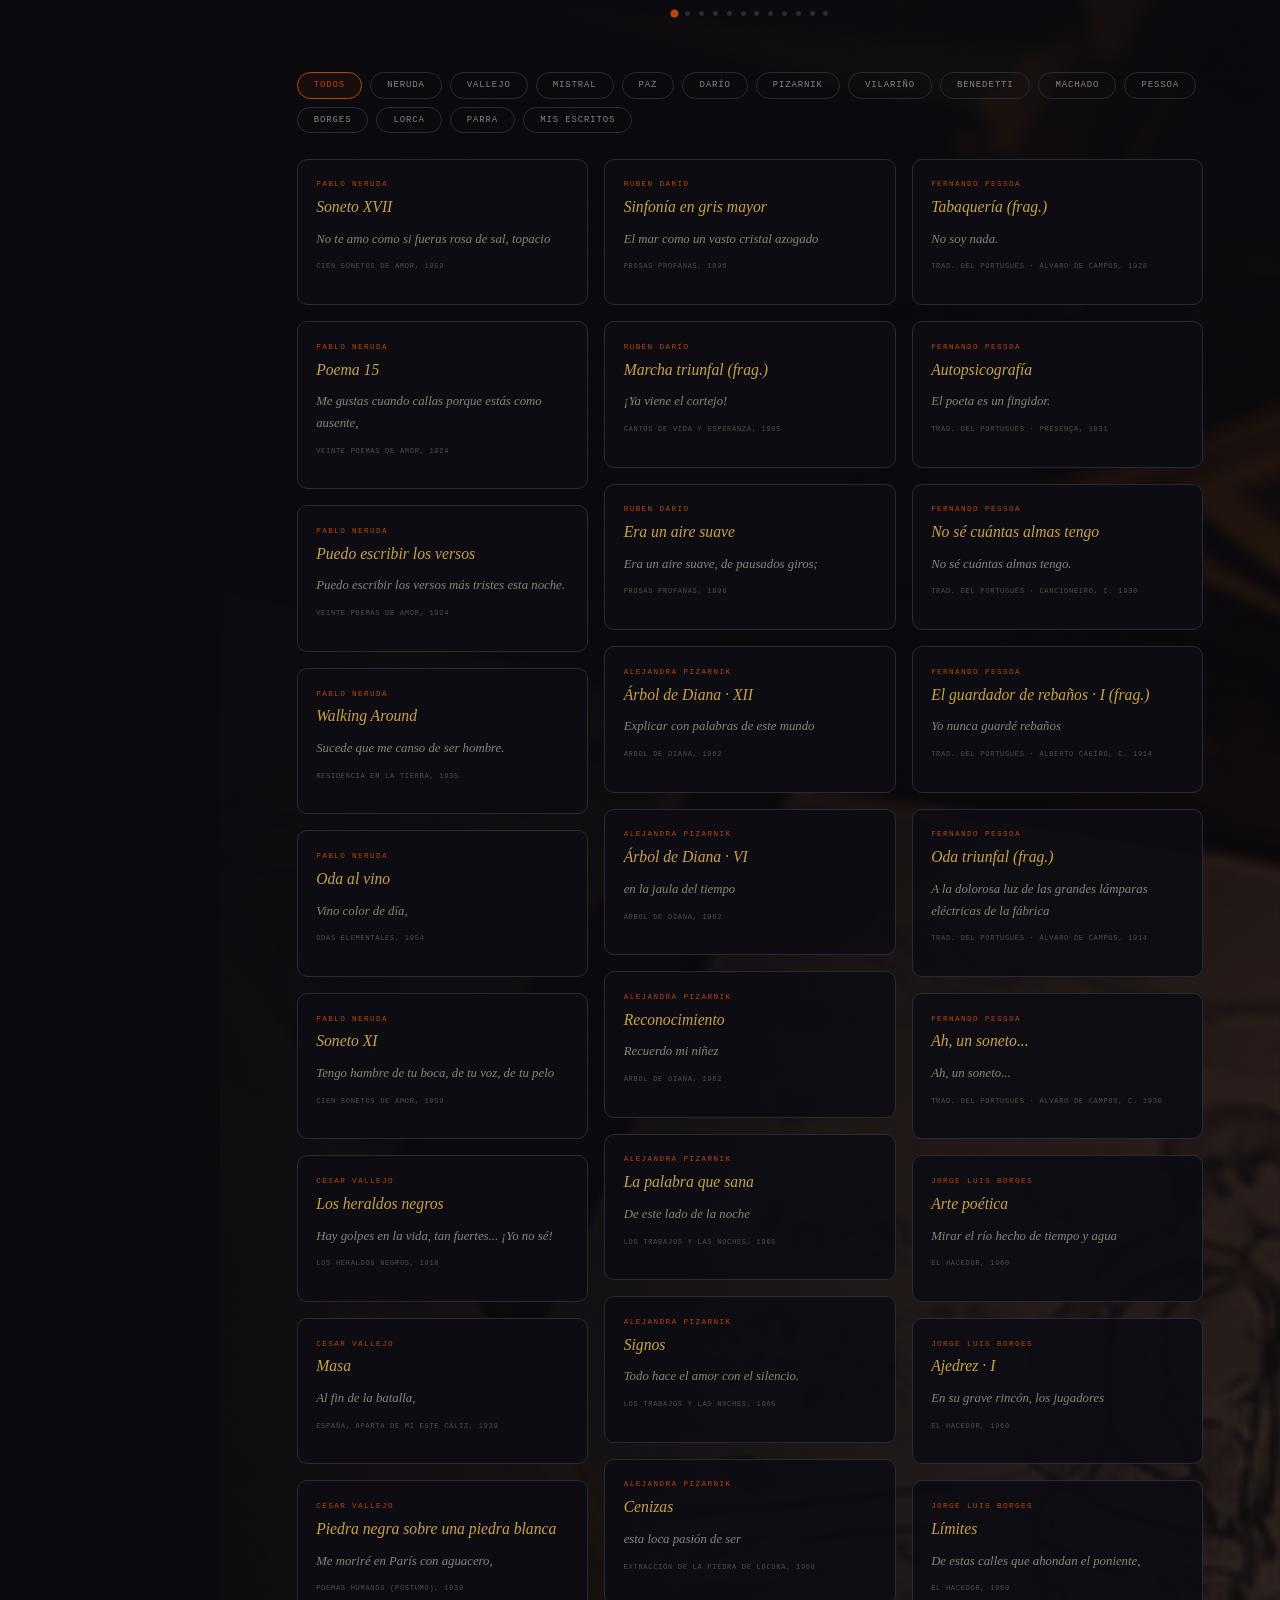
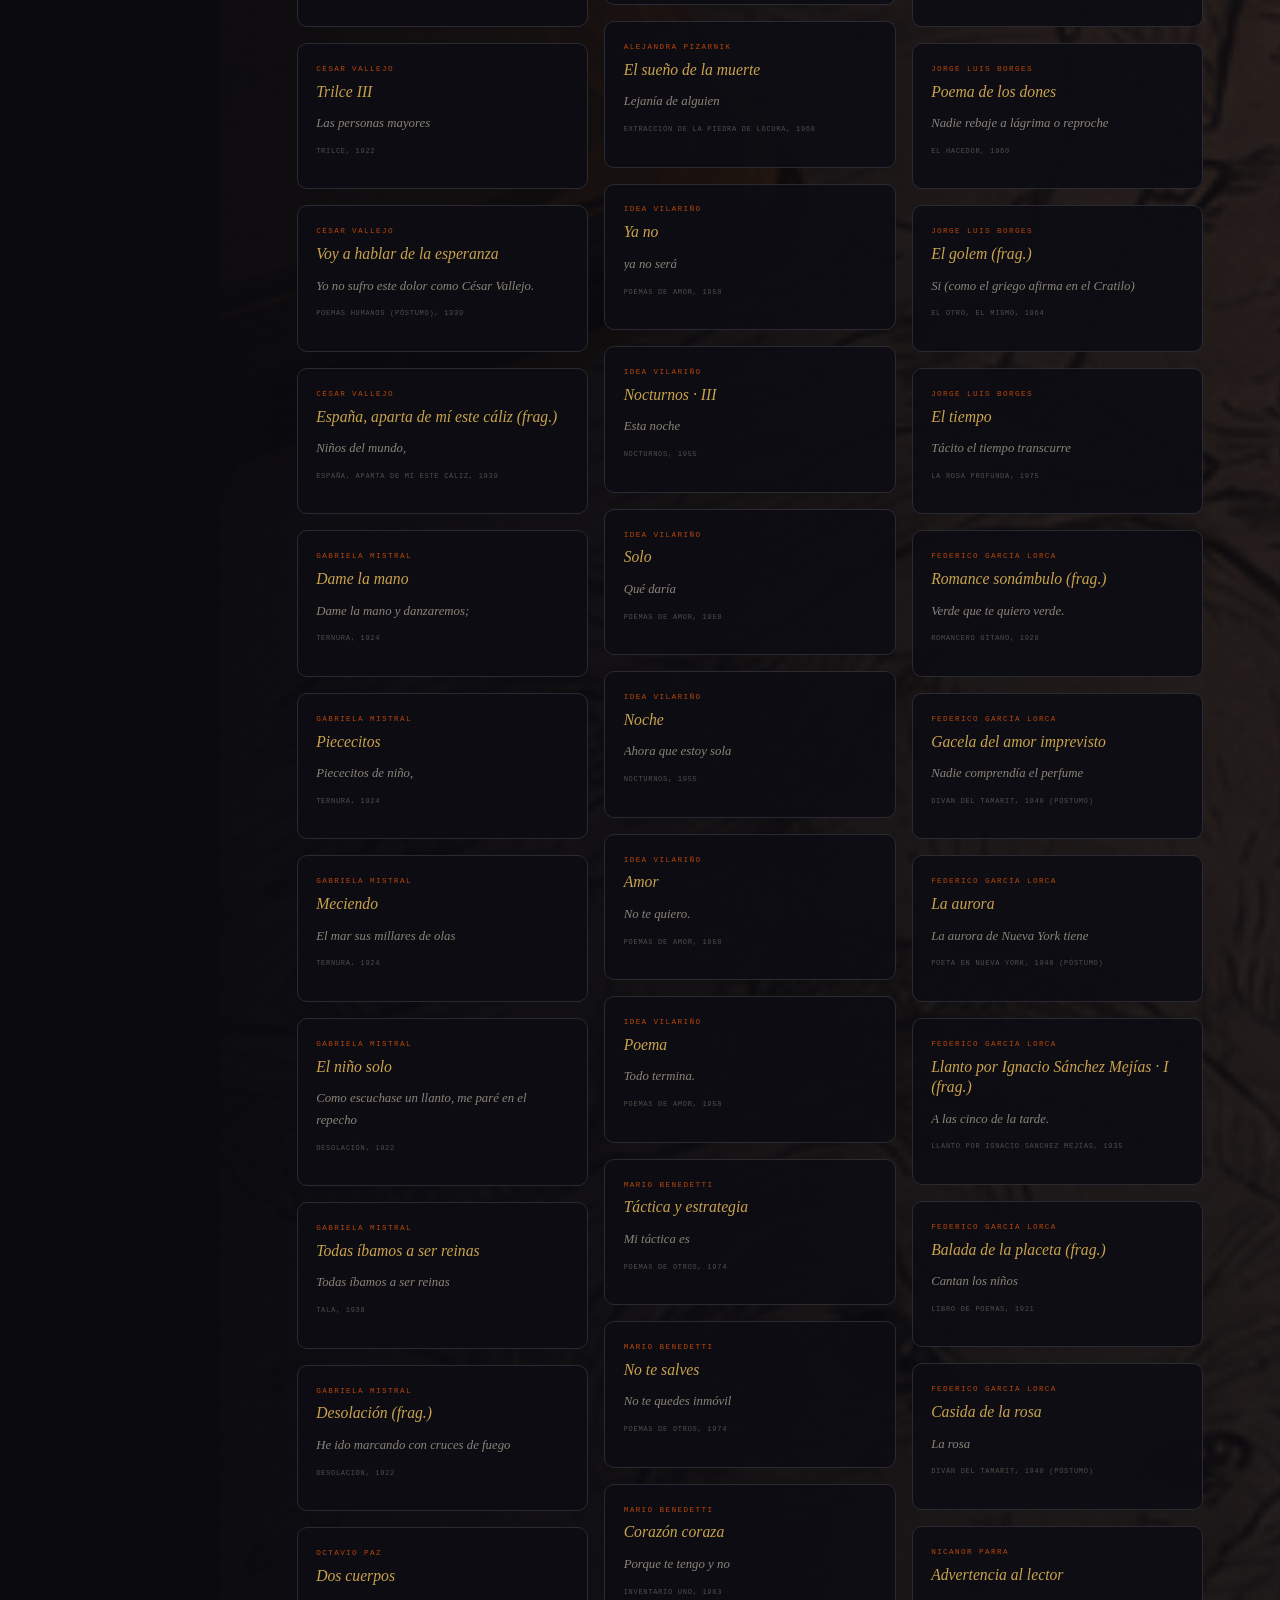
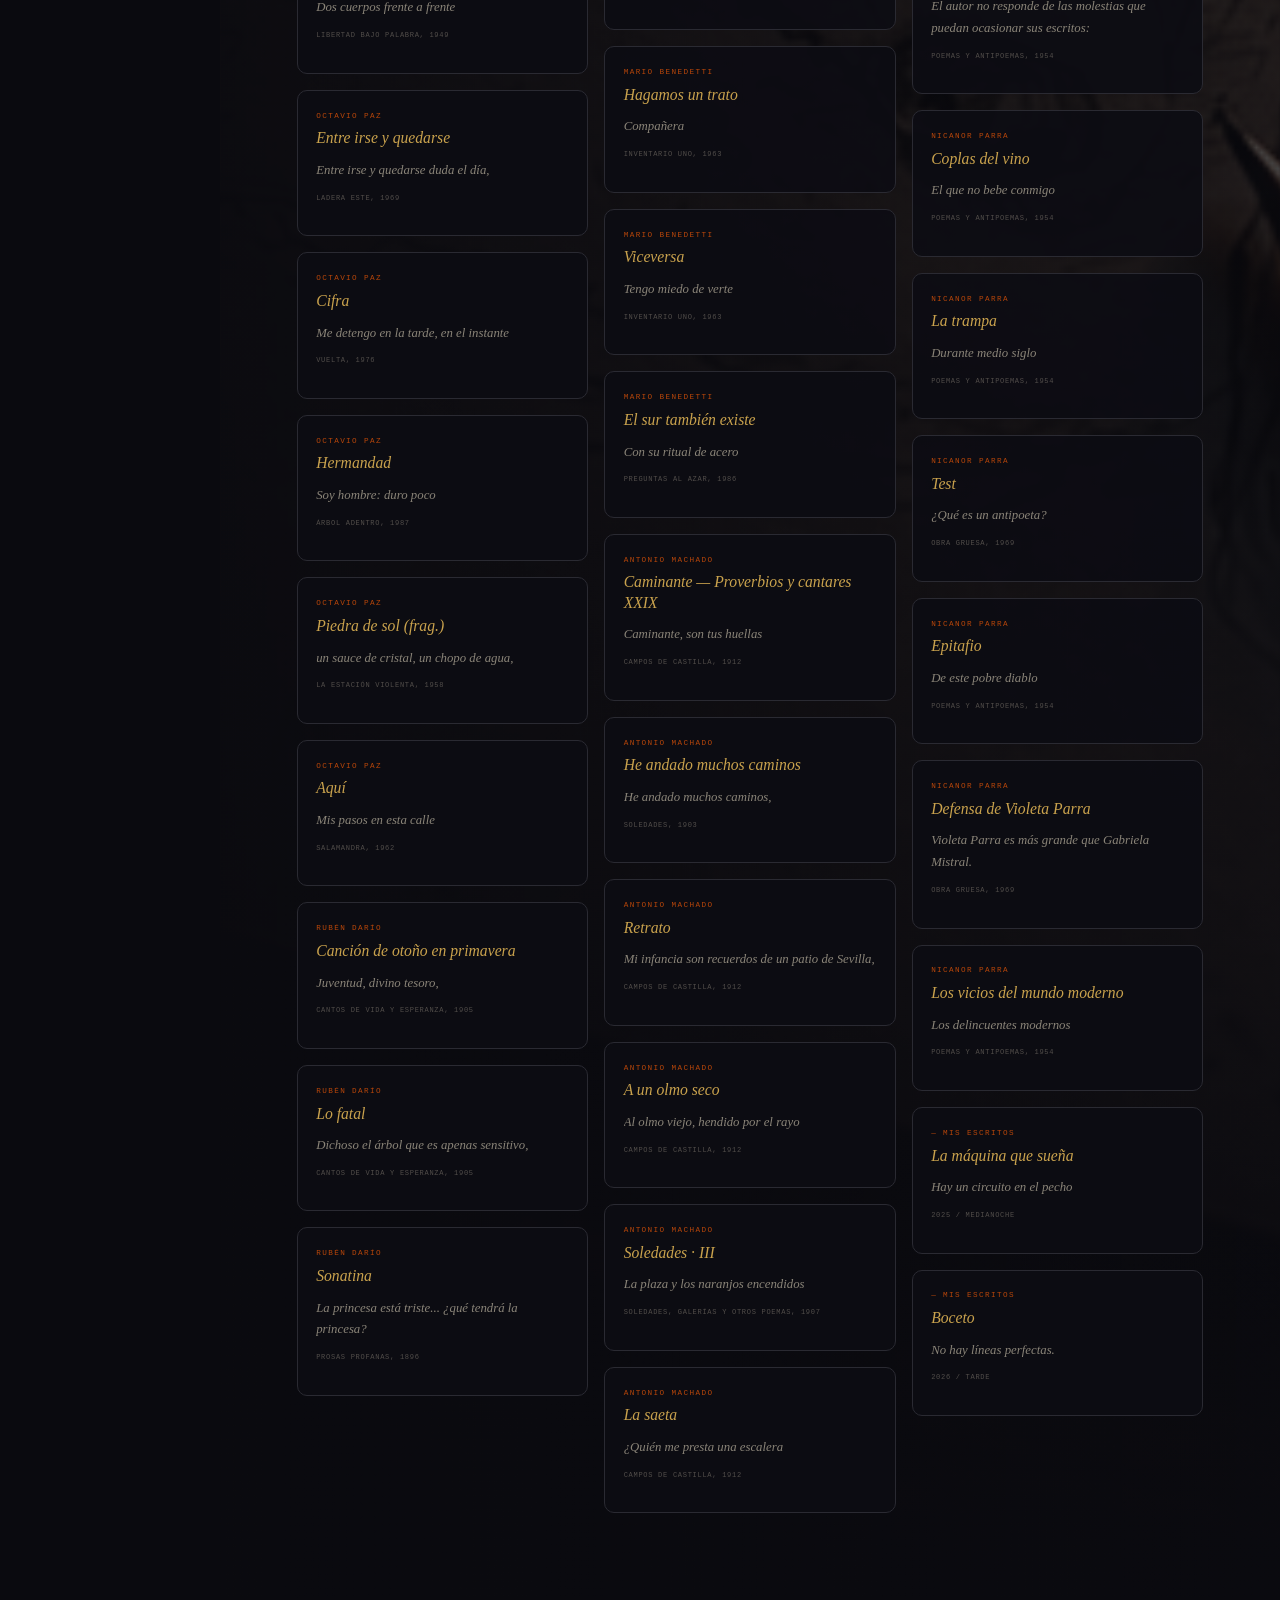
==== commit 09719d1f: "Update index.html" ====
--- a/index.html
+++ b/index.html
@@ -4201,6 +4201,48 @@
     .maniqui-btn.activo { border-color: var(--copper); color: var(--copper); }
     .maniqui-btn.destacado { background: var(--copper); border-color: var(--copper); color: var(--bg); }
     .maniqui-btn.destacado:hover { background: transparent; color: var(--copper); }
+
+    /* ── VISTA PREVIA DEL ORÁCULO (mesa de tarot con velas) ── */
+    .oraculo-preview { position: absolute; inset: 0; z-index: 1; }
+    .oraculo-preview svg { width: 100%; height: 100%; display: block; }
+    .ora-llama {
+      transform-box: fill-box; transform-origin: center bottom;
+      animation: ora-llama 1.5s ease-in-out infinite;
+    }
+    .ora-halo {
+      transform-box: fill-box; transform-origin: center center;
+      animation: ora-halo 2.6s ease-in-out infinite;
+    }
+    .ora-chispa {
+      transform-box: fill-box; transform-origin: center;
+      animation: ora-chispa 5s ease-in-out infinite;
+    }
+    .ora-humo {
+      transform-box: fill-box; transform-origin: center bottom;
+      animation: ora-humo 4.5s ease-in-out infinite;
+    }
+    @keyframes ora-llama {
+      0%,100% { transform: scaleY(1) scaleX(1); opacity: 0.92; }
+      25%     { transform: scaleY(1.07) scaleX(0.93) translateX(0.5px); opacity: 1; }
+      60%     { transform: scaleY(0.96) scaleX(1.03) translateX(-0.5px); opacity: 0.96; }
+    }
+    @keyframes ora-halo {
+      0%,100% { opacity: 0.5; transform: scale(1); }
+      50%     { opacity: 0.82; transform: scale(1.06); }
+    }
+    @keyframes ora-chispa {
+      0%   { transform: translateY(6px) scale(0.6); opacity: 0; }
+      15%  { opacity: 0.9; }
+      100% { transform: translateY(-46px) scale(1); opacity: 0; }
+    }
+    @keyframes ora-humo {
+      0%   { opacity: 0; transform: translateY(0) scaleX(1); }
+      35%  { opacity: 0.22; }
+      100% { opacity: 0; transform: translateY(-34px) scaleX(1.5); }
+    }
+    @media (prefers-reduced-motion: reduce) {
+      .ora-llama, .ora-halo, .ora-chispa, .ora-humo { animation: none; }
+    }
 
   </style>
 </head>
@@ -6111,6 +6153,138 @@
       }, 500);
     }
 
+
+    // ── VISTA PREVIA: mesa de tarot con velas, mazo acostado y cartas sueltas ──
+    // Se muestra al inicio y desaparece al presionar "Barajar el mazo".
+    function cartaDorso(cx, cy, rot, w, h) {
+      // Carta acostada (aplanada) vista en perspectiva, con dorso art déco
+      return (
+        '<g transform="translate(' + cx + ',' + cy + ') rotate(' + rot + ')">' +
+          '<rect x="' + (-w/2) + '" y="' + (-h/2) + '" width="' + w + '" height="' + h + '" rx="7" fill="#0e1528" stroke="#c9a24d" stroke-width="1.1"/>' +
+          '<rect x="' + (-w/2+4) + '" y="' + (-h/2+4) + '" width="' + (w-8) + '" height="' + (h-8) + '" rx="5" fill="none" stroke="#c9a24d" stroke-width="0.5" opacity="0.55"/>' +
+          // emblema: bolita + destello
+          '<circle cx="0" cy="0" r="' + (h*0.18) + '" fill="none" stroke="#c9a24d" stroke-width="0.9" opacity="0.9"/>' +
+          '<path d="M0,' + (-h*0.3) + ' L' + (w*0.05) + ',' + (-h*0.06) + ' L0,0 L' + (-w*0.05) + ',' + (-h*0.06) + ' Z" fill="#c9a24d" opacity="0.75"/>' +
+          '<circle cx="0" cy="0" r="1.6" fill="#f0e6cf"/>' +
+        '</g>'
+      );
+    }
+
+    function vela(cx, baseY, altura, delay) {
+      const topY = baseY - altura, w = 22;
+      return (
+        '<g>' +
+          // halo cálido
+          '<ellipse class="ora-halo" cx="' + cx + '" cy="' + (topY - 6) + '" rx="78" ry="78" fill="url(#oraHalo)" style="animation-delay:' + delay + 's"/>' +
+          // humo
+          '<path class="ora-humo" d="M' + cx + ',' + (topY-18) + ' q6,-10 -2,-20 q-6,-8 2,-18" fill="none" stroke="#d8cdbf" stroke-width="2" stroke-linecap="round" opacity="0.2" style="animation-delay:' + (delay+1) + 's"/>' +
+          // cuerpo de la vela
+          '<rect x="' + (cx-w/2) + '" y="' + topY + '" width="' + w + '" height="' + altura + '" rx="5" fill="url(#oraCera)"/>' +
+          '<ellipse cx="' + cx + '" cy="' + topY + '" rx="' + (w/2) + '" ry="4" fill="#f4ecd8"/>' +
+          '<rect x="' + (cx-w/2) + '" y="' + topY + '" width="4" height="' + altura + '" fill="#ffffff" opacity="0.12"/>' +
+          // mecha
+          '<rect x="' + (cx-1) + '" y="' + (topY-7) + '" width="2" height="7" fill="#3a2a1a"/>' +
+          // llama
+          '<g class="ora-llama" style="animation-delay:' + delay + 's">' +
+            '<path d="M' + cx + ',' + (topY-26) + ' C' + (cx+9) + ',' + (topY-15) + ' ' + (cx+7) + ',' + (topY-2) + ' ' + cx + ',' + (topY-1) +
+                  ' C' + (cx-7) + ',' + (topY-2) + ' ' + (cx-9) + ',' + (topY-15) + ' ' + cx + ',' + (topY-26) + ' Z" fill="url(#oraLlama)"/>' +
+            '<path d="M' + cx + ',' + (topY-15) + ' C' + (cx+4) + ',' + (topY-9) + ' ' + (cx+3) + ',' + (topY-2) + ' ' + cx + ',' + (topY-2) +
+                  ' C' + (cx-3) + ',' + (topY-2) + ' ' + (cx-4) + ',' + (topY-9) + ' ' + cx + ',' + (topY-15) + ' Z" fill="#6aa0ff" opacity="0.55"/>' +
+          '</g>' +
+        '</g>'
+      );
+    }
+
+    function chispa(cx, cy, delay, s) {
+      return '<path class="ora-chispa" d="M' + cx + ',' + (cy-s) + ' l' + (s*0.5) + ',' + s + ' l' + (-s*0.5) + ',' + s +
+             ' l' + (-s*0.5) + ',' + (-s) + ' Z" fill="#f0d79a" style="animation-delay:' + delay + 's"/>';
+    }
+
+    function svgMesa() {
+      let s = '<svg viewBox="0 0 700 460" preserveAspectRatio="xMidYMid meet" xmlns="http://www.w3.org/2000/svg">';
+      s += '<defs>' +
+        '<radialGradient id="oraAmb" cx="50%" cy="48%" r="62%">' +
+          '<stop offset="0%" stop-color="rgba(74,46,22,0.55)"/>' +
+          '<stop offset="60%" stop-color="rgba(26,16,30,0.25)"/>' +
+          '<stop offset="100%" stop-color="rgba(7,7,11,0)"/>' +
+        '</radialGradient>' +
+        '<radialGradient id="oraHalo" cx="50%" cy="50%" r="50%">' +
+          '<stop offset="0%" stop-color="rgba(255,176,92,0.5)"/>' +
+          '<stop offset="45%" stop-color="rgba(201,110,30,0.22)"/>' +
+          '<stop offset="100%" stop-color="rgba(201,110,30,0)"/>' +
+        '</radialGradient>' +
+        '<linearGradient id="oraMantel" x1="0" y1="0" x2="0" y2="1">' +
+          '<stop offset="0%" stop-color="#1b2440"/>' +
+          '<stop offset="100%" stop-color="#0c1120"/>' +
+        '</linearGradient>' +
+        '<linearGradient id="oraMan0" x1="0" y1="0" x2="0" y2="1">' +
+          '<stop offset="0%" stop-color="#141c33"/>' +
+          '<stop offset="100%" stop-color="#080b16"/>' +
+        '</linearGradient>' +
+        '<linearGradient id="oraCera" x1="0" y1="0" x2="1" y2="0">' +
+          '<stop offset="0%" stop-color="#e8dcc0"/>' +
+          '<stop offset="50%" stop-color="#f4ecd8"/>' +
+          '<stop offset="100%" stop-color="#cdbf9e"/>' +
+        '</linearGradient>' +
+        '<linearGradient id="oraLlama" x1="0" y1="0" x2="0" y2="1">' +
+          '<stop offset="0%" stop-color="#fff3c4"/>' +
+          '<stop offset="45%" stop-color="#ffb347"/>' +
+          '<stop offset="100%" stop-color="#e8640a"/>' +
+        '</linearGradient>' +
+      '</defs>';
+
+      // Ambiente cálido
+      s += '<rect x="0" y="0" width="700" height="460" fill="url(#oraAmb)"/>';
+
+      // Mesa con mantel
+      s += '<ellipse cx="350" cy="300" rx="336" ry="92" fill="url(#oraMantel)"/>';
+      s += '<path d="M14,300 A336,92 0 0,0 686,300 L686,460 L14,460 Z" fill="url(#oraMan0)"/>';
+      // pliegues del mantel
+      s += '<g stroke="#0a0f1c" stroke-width="2" opacity="0.5">' +
+           '<path d="M120,330 L108,460" /><path d="M250,345 L245,460"/><path d="M430,345 L440,460"/><path d="M570,330 L585,460"/>' +
+           '</g>';
+      s += '<g stroke="#2a3a5e" stroke-width="1" opacity="0.4">' +
+           '<path d="M190,338 L182,460"/><path d="M350,350 L350,460"/><path d="M505,338 L518,460"/></g>';
+      // borde dorado del mantel
+      s += '<path d="M14,300 A336,92 0 0,0 686,300" fill="none" stroke="#c9a24d" stroke-width="1.4" opacity="0.5"/>';
+      s += '<path d="M14,300 A336,92 0 0,0 686,300" fill="none" stroke="#c9a24d" stroke-width="0.5" opacity="0.3" transform="translate(0,5)"/>';
+
+      // Halos + velas (detrás de las cartas)
+      s += vela(150, 298, 120, 0);
+      s += vela(548, 300, 112, 0.7);
+
+      // Sombra bajo el mazo
+      s += '<ellipse cx="320" cy="340" rx="92" ry="22" fill="#05070d" opacity="0.5"/>';
+
+      // Mazo acostado (pila con grosor) en el centro
+      let deck = '<g transform="translate(320,330)">';
+      for (let i = 0; i < 9; i++) {
+        const oy = -i * 2.4;
+        deck += '<rect x="-54" y="' + (oy-30) + '" width="108" height="60" rx="7" fill="' + (i % 2 ? '#0e1528' : '#111a30') + '" stroke="#c9a24d" stroke-width="0.6" opacity="0.95"/>';
+      }
+      deck += '</g>';
+      // dorso de la carta superior del mazo
+      s += deck + cartaDorso(320, 330 - 20, -2, 104, 58);
+
+      // Cartas sueltas sobre el mantel
+      s += cartaDorso(470, 338, 16, 104, 60);
+      s += cartaDorso(238, 360, -13, 104, 60);
+      s += cartaDorso(408, 378, 6, 102, 58);
+
+      // Chispas/ascuas flotando cerca de las velas
+      s += chispa(150, 190, 0, 3);
+      s += chispa(160, 200, 2.2, 2.4);
+      s += chispa(548, 196, 1.1, 3);
+      s += chispa(538, 206, 3.3, 2.2);
+
+      s += '</svg>';
+      return s;
+    }
+
+    function mostrarPreview() {
+      escena.innerHTML = '<div class="oraculo-preview">' + svgMesa() + '</div>';
+    }
+    mostrarPreview();
     btn.addEventListener('click', barajar);
   })();
 
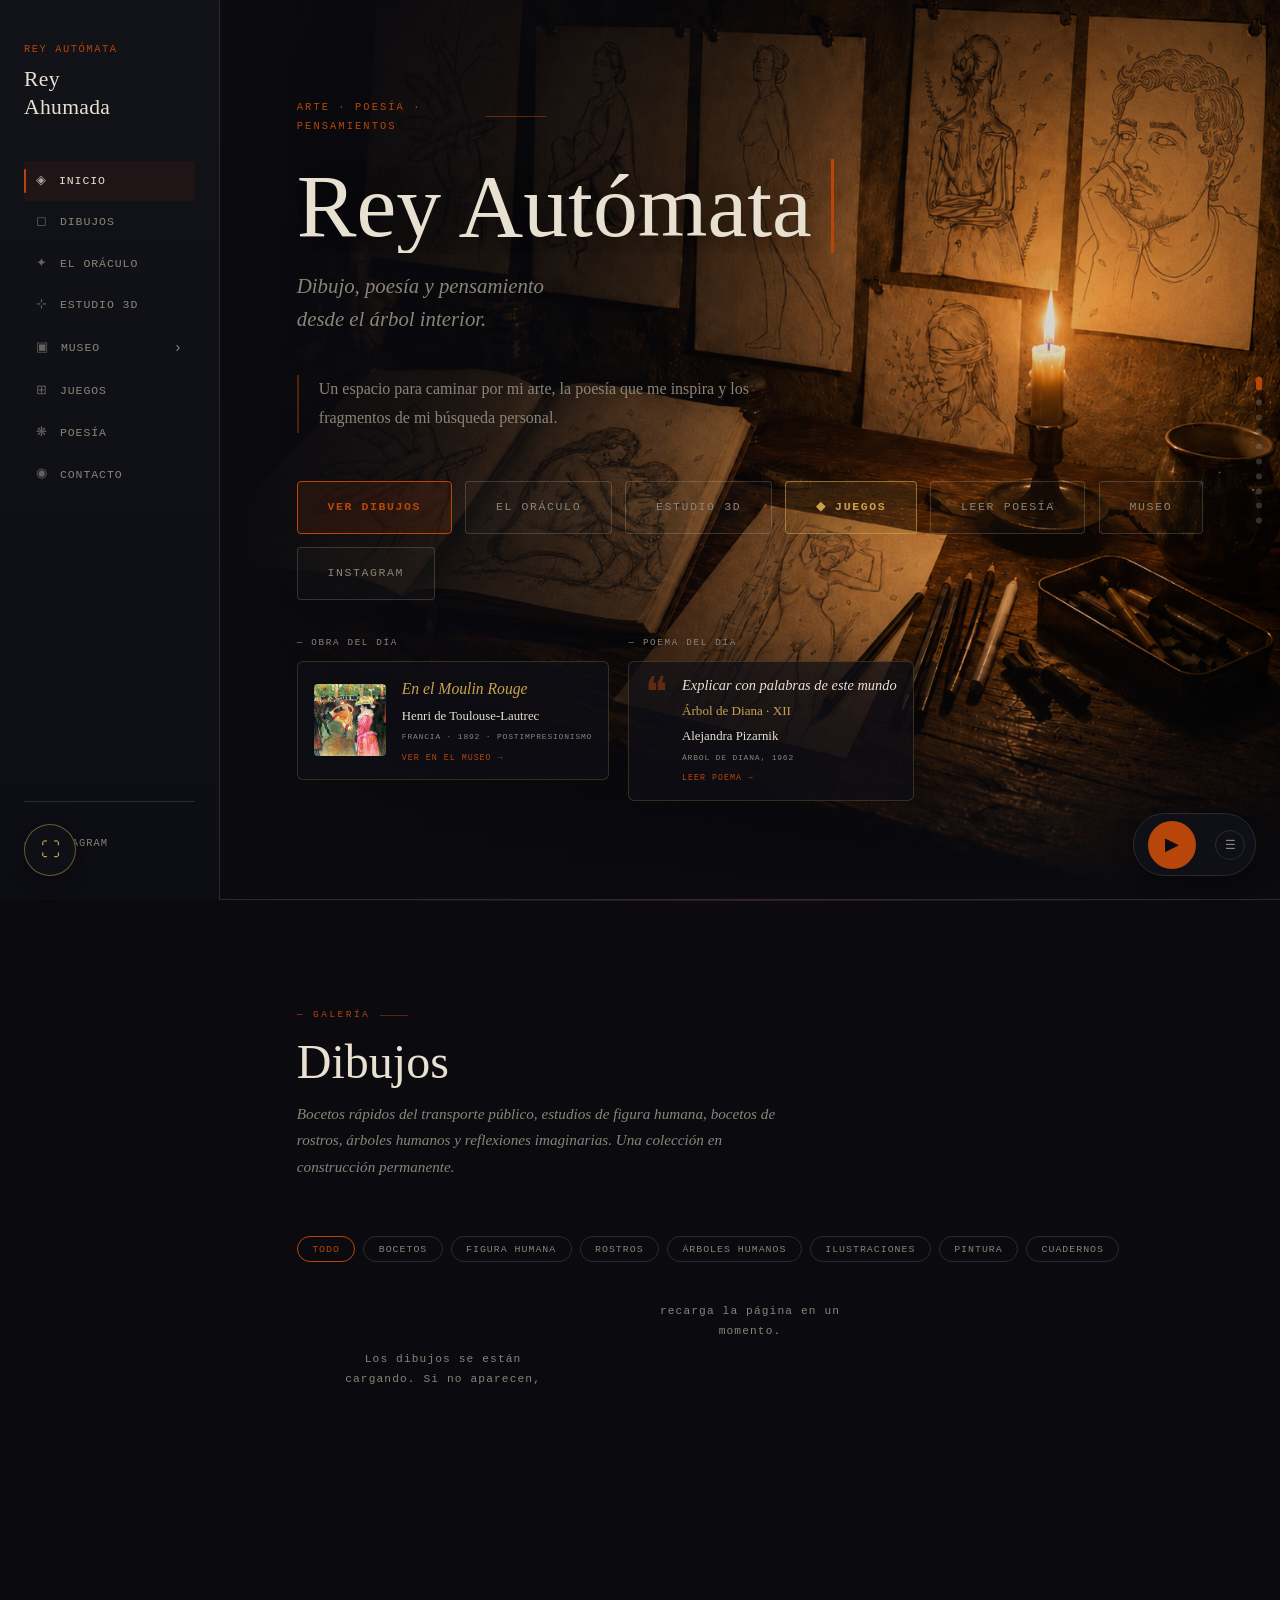
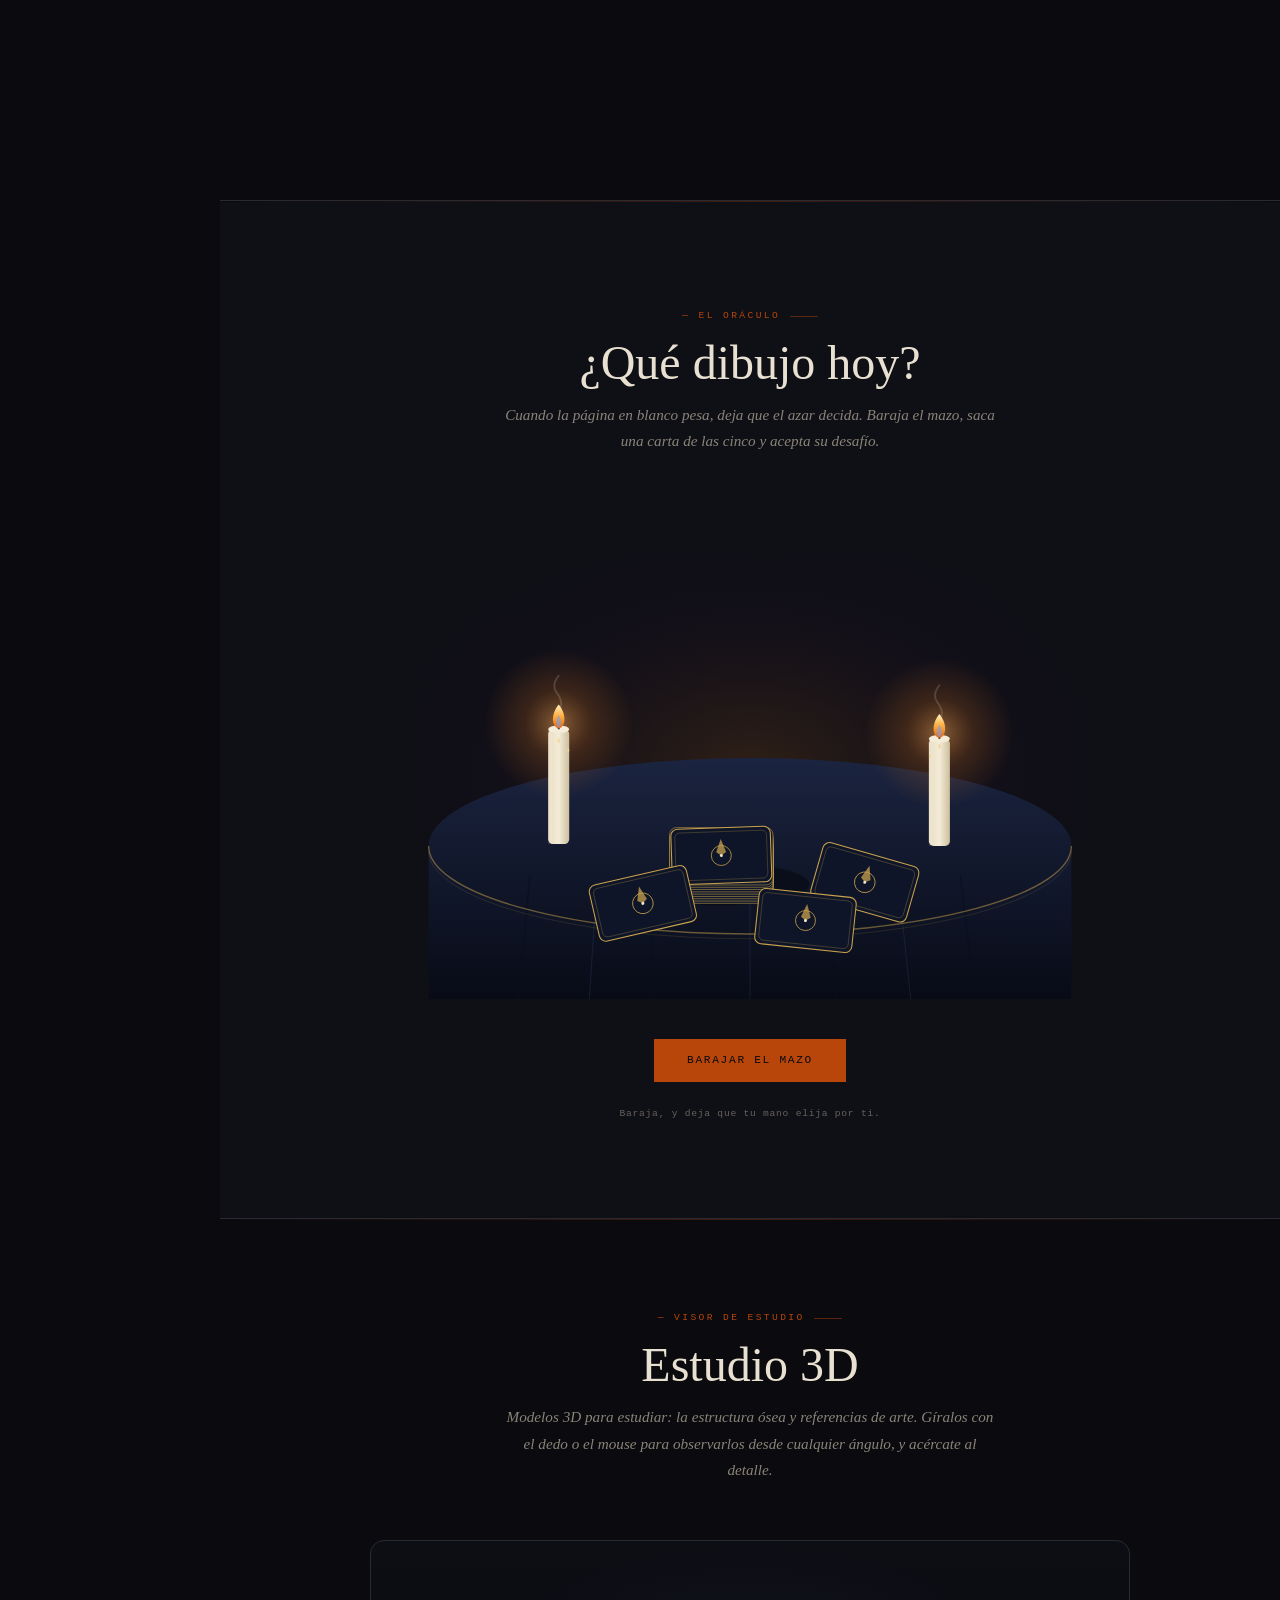
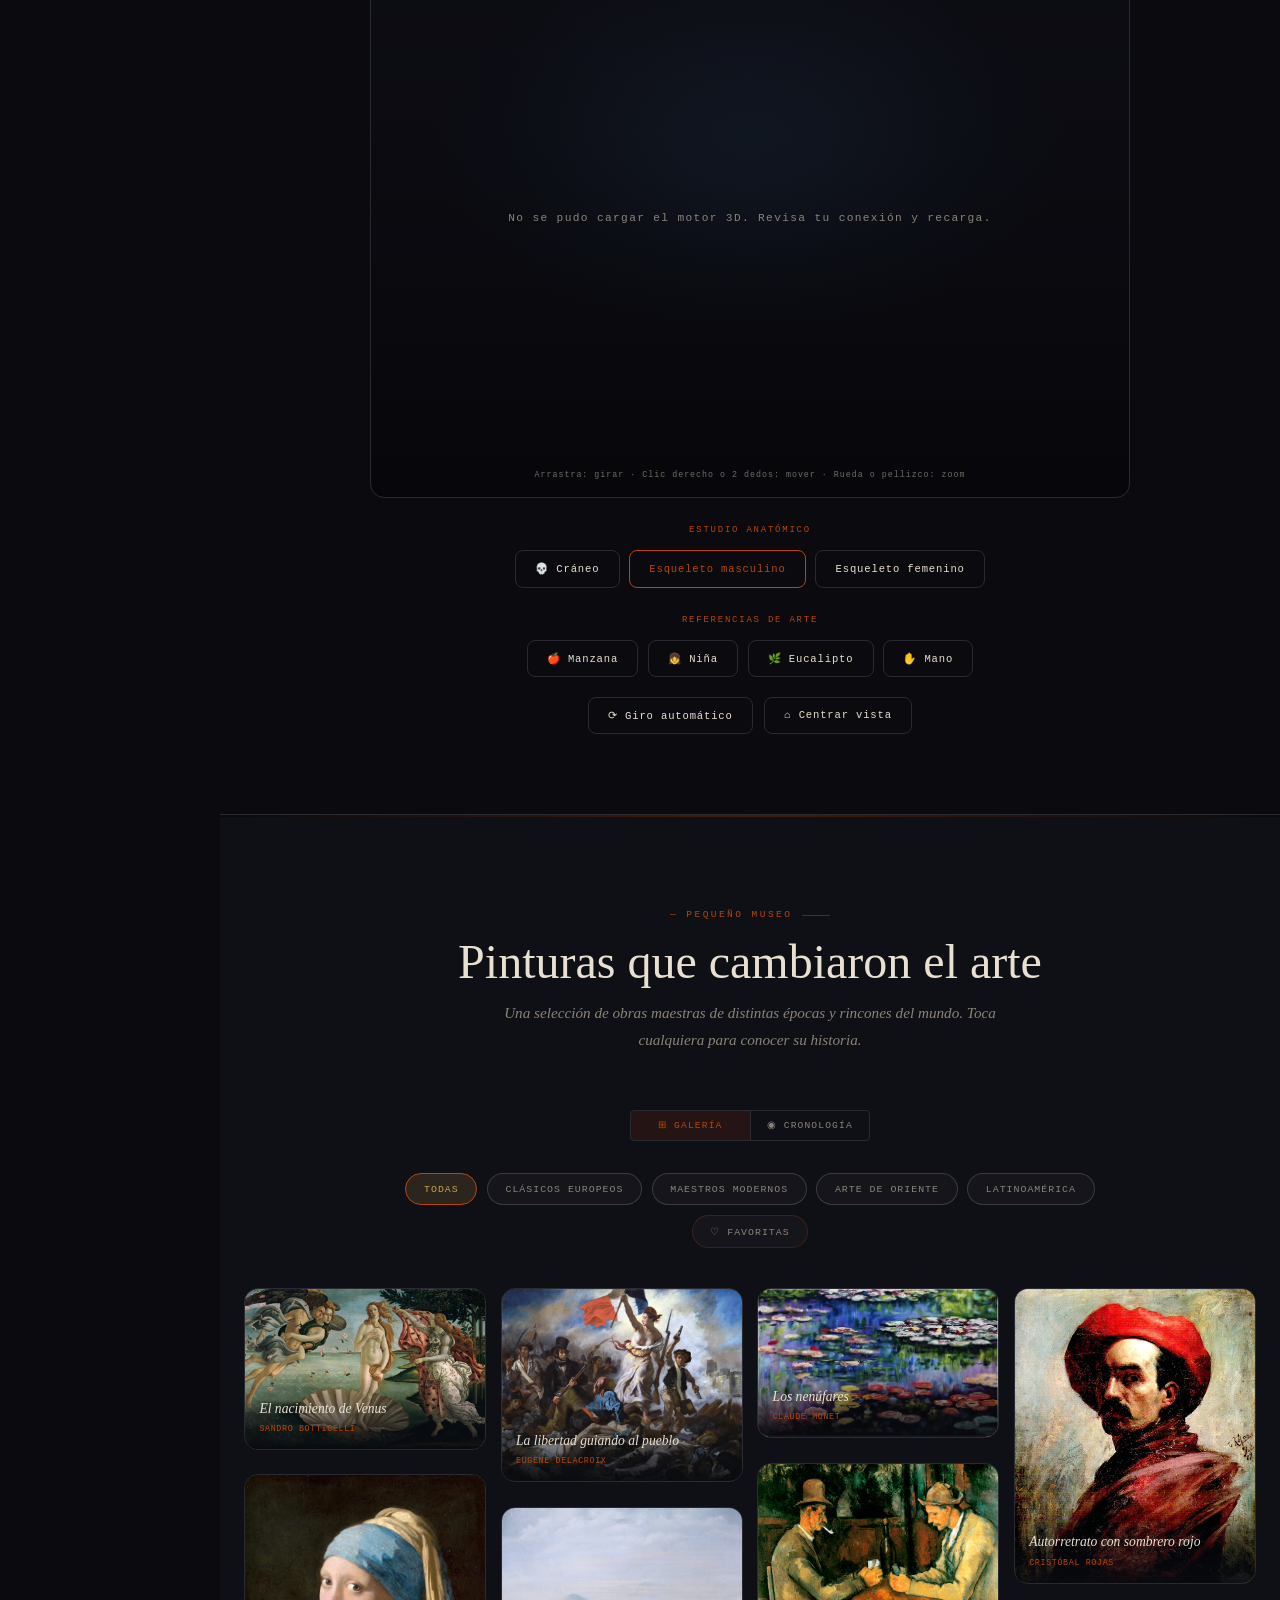
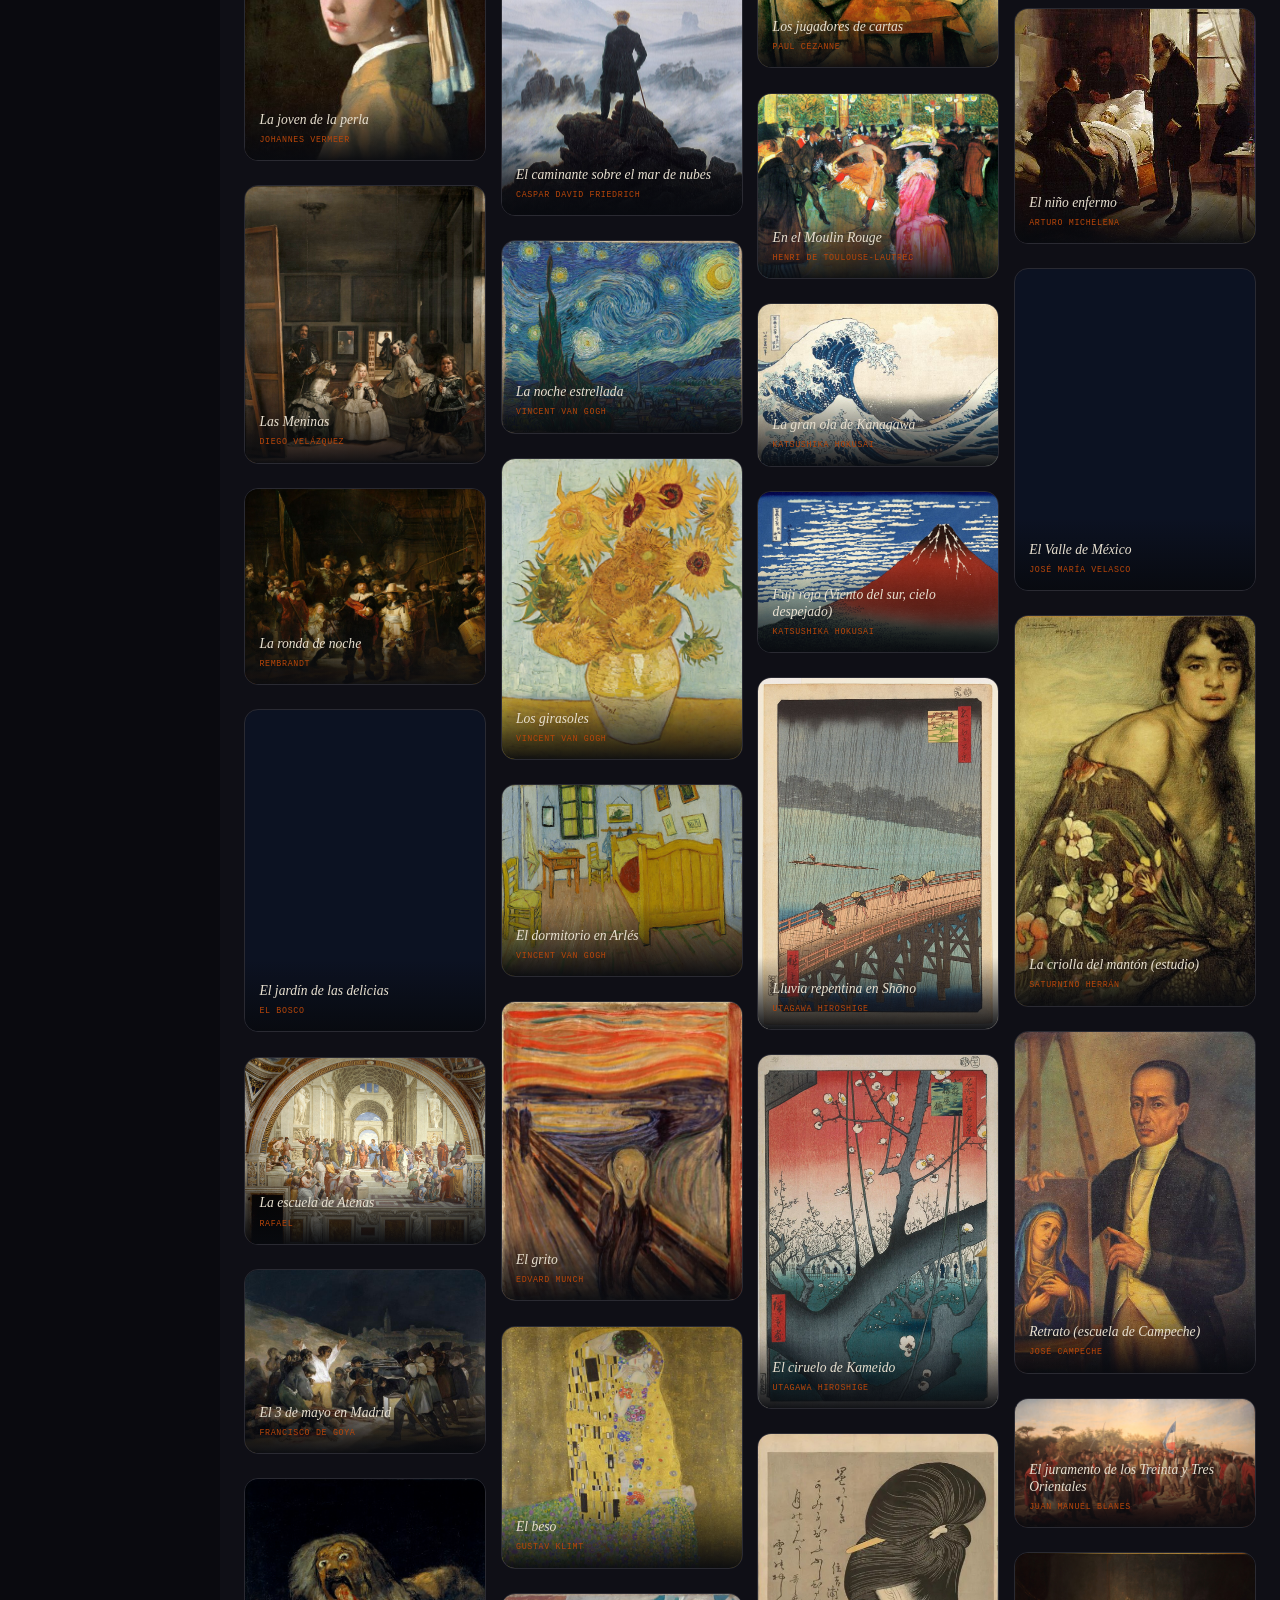
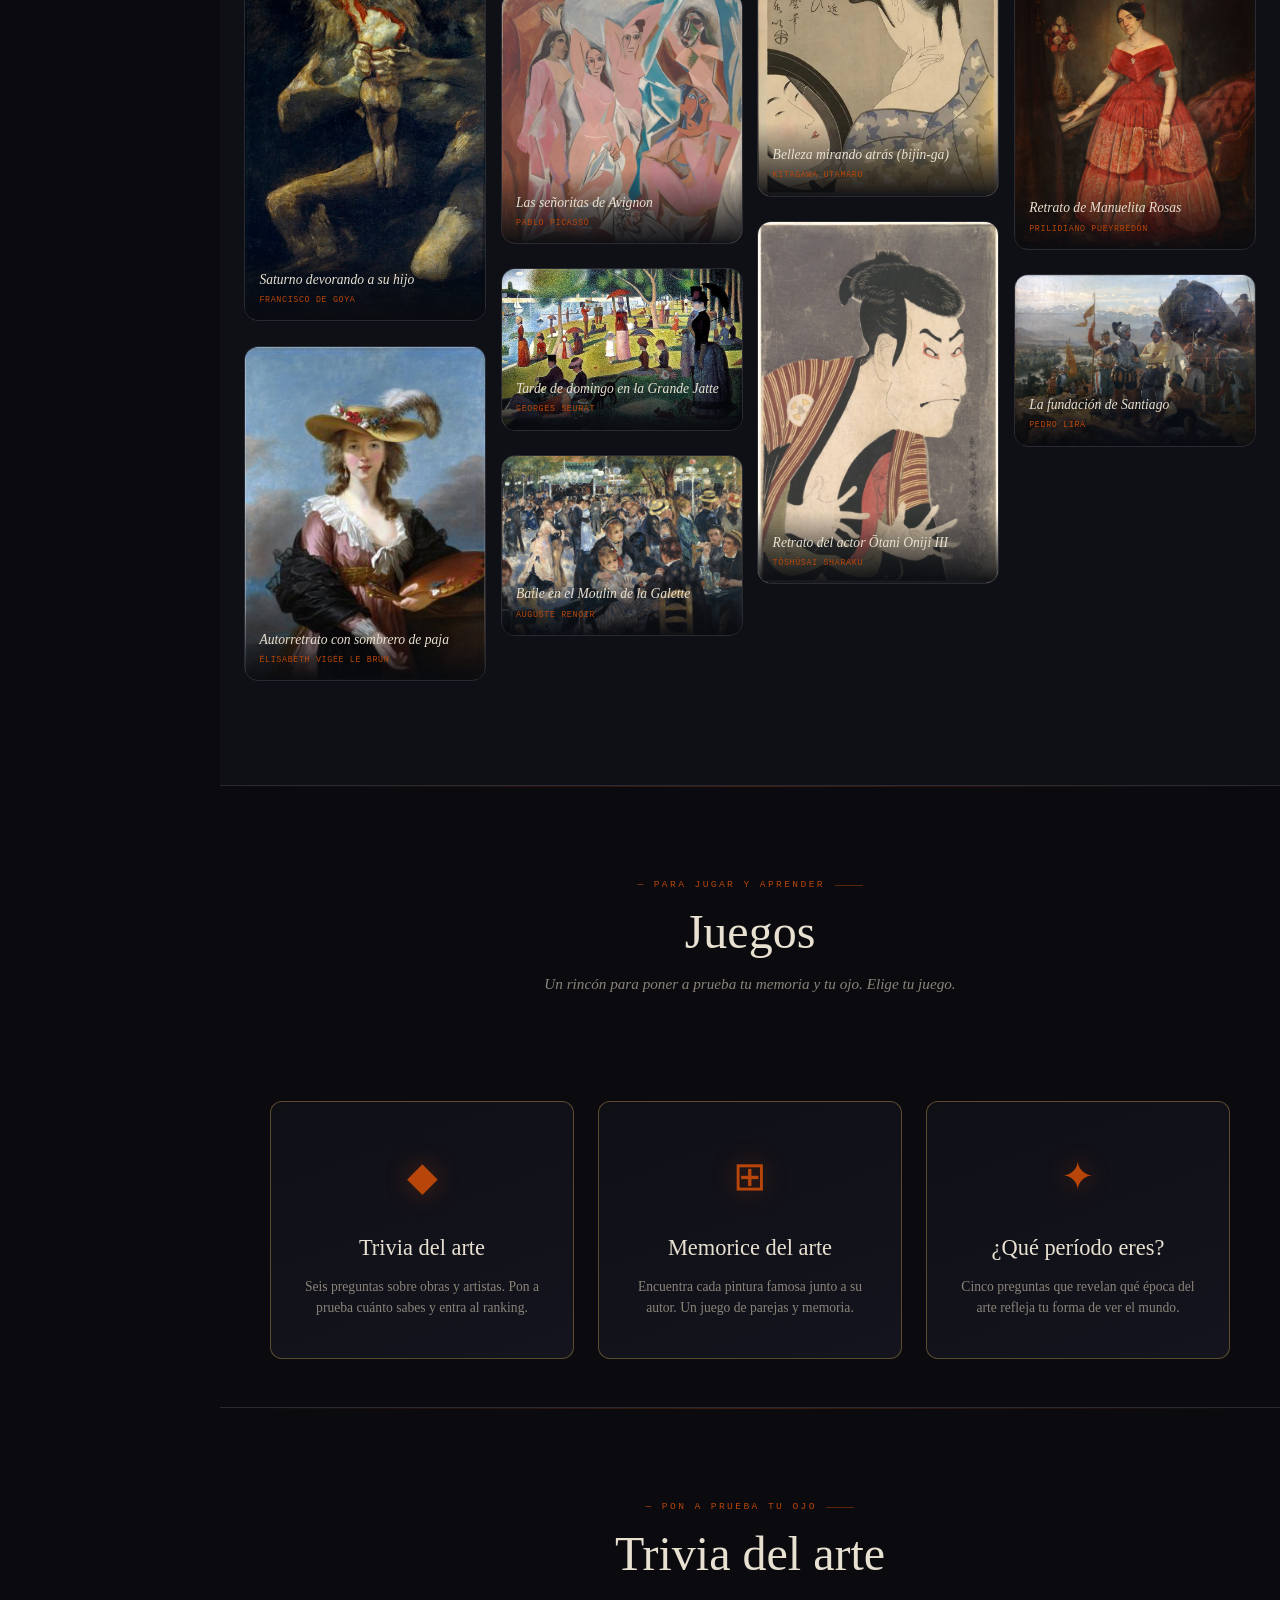
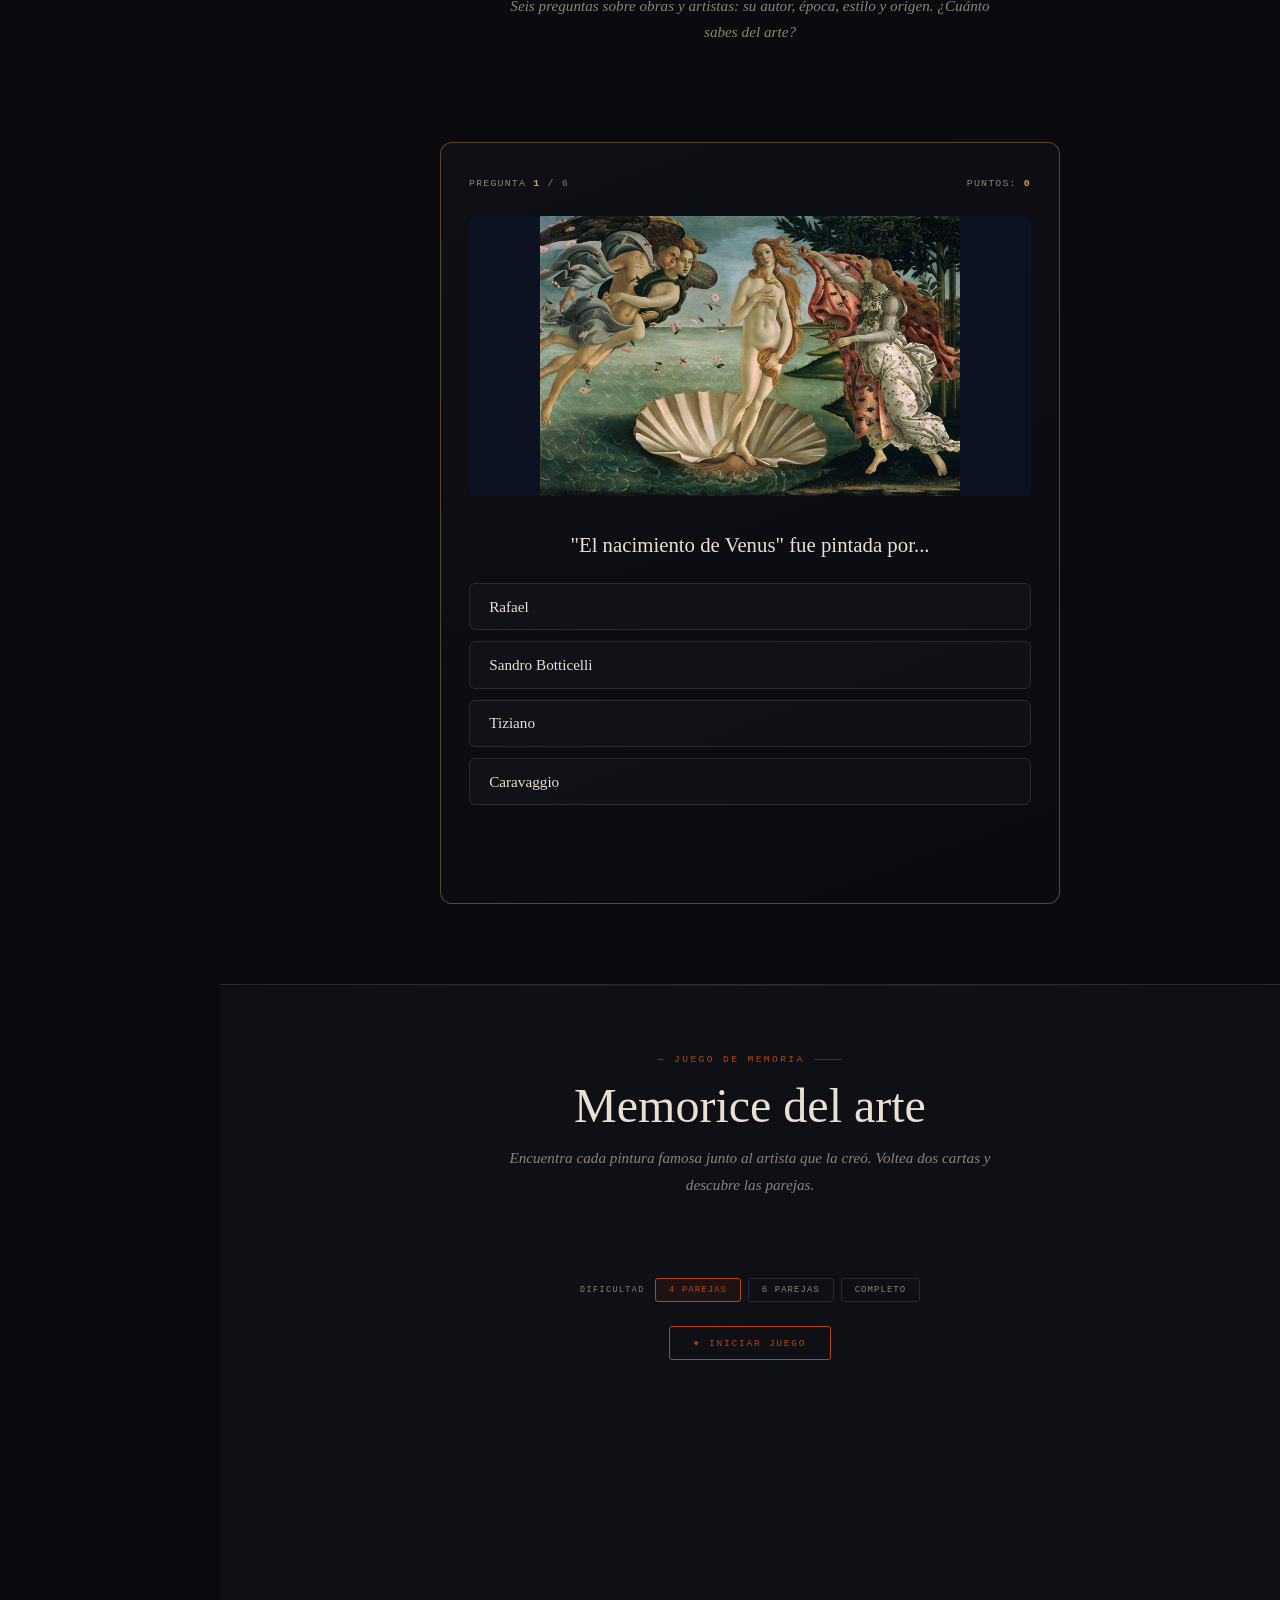
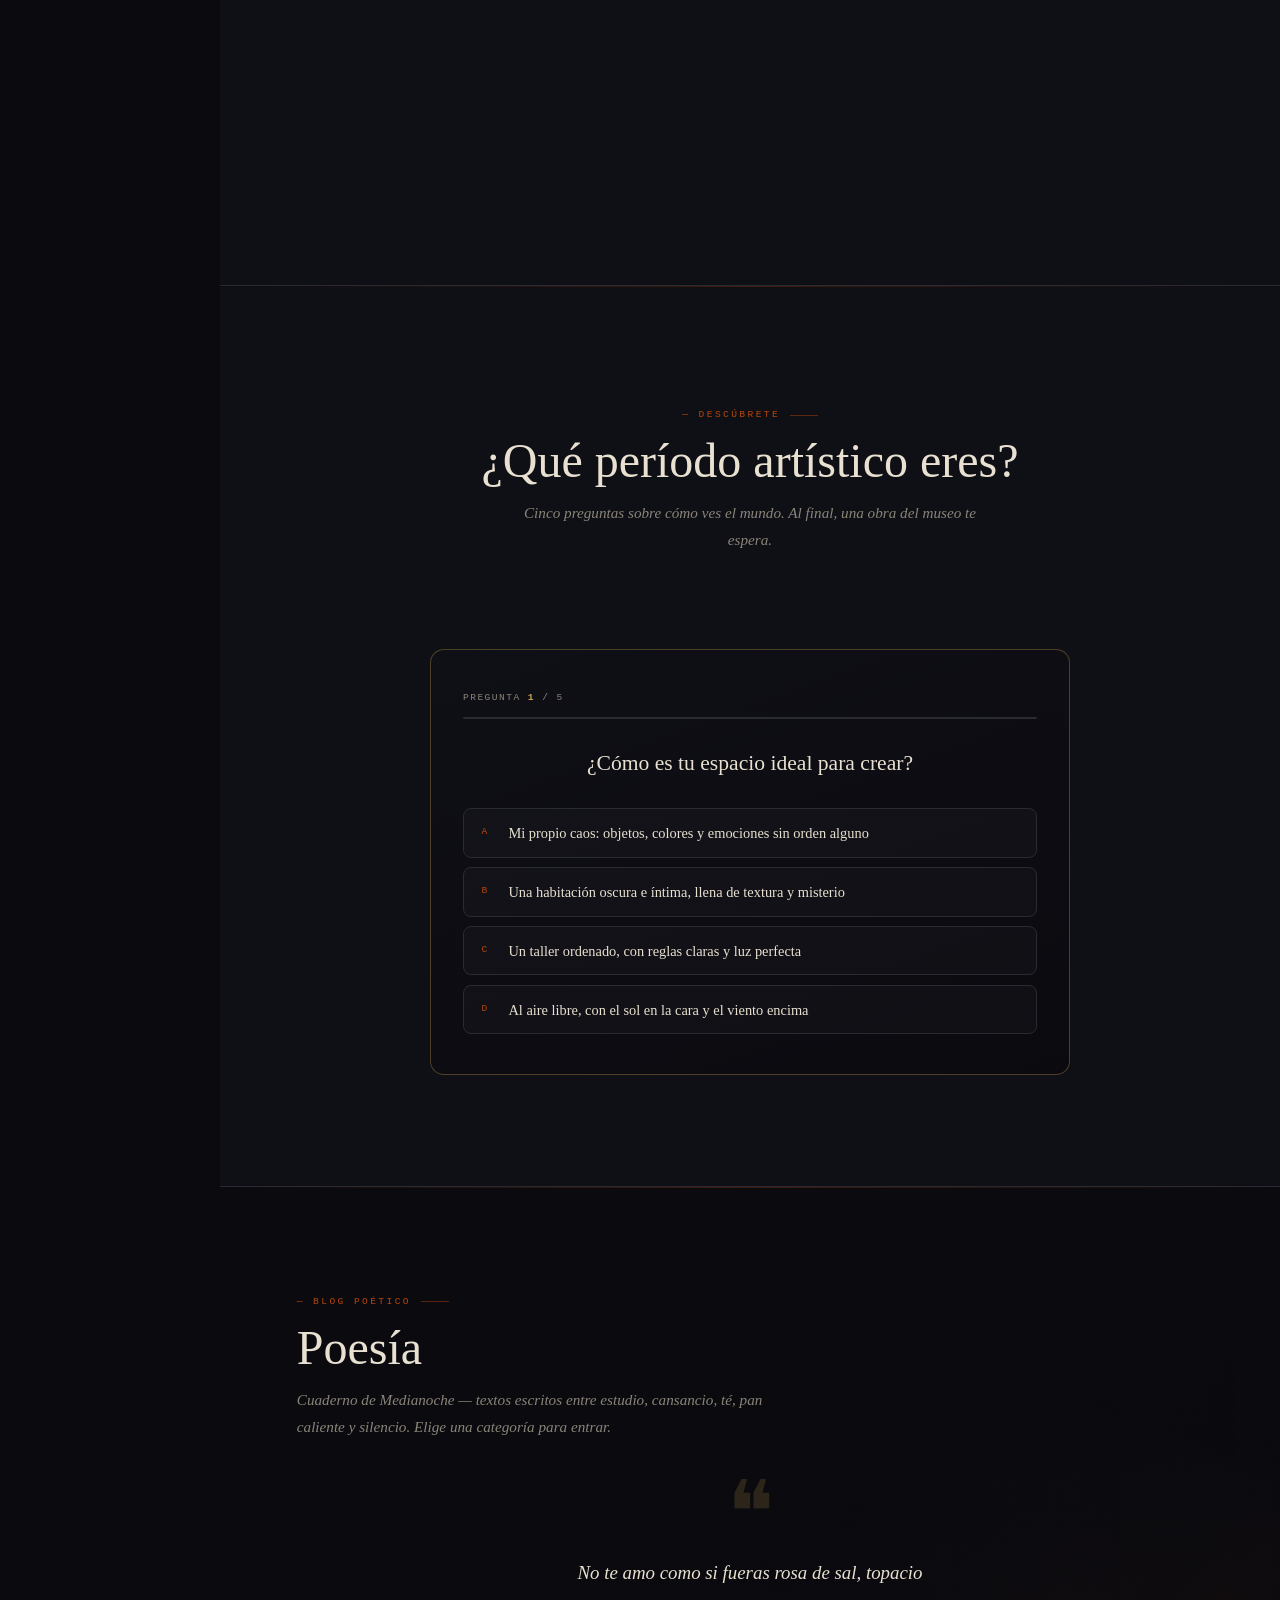
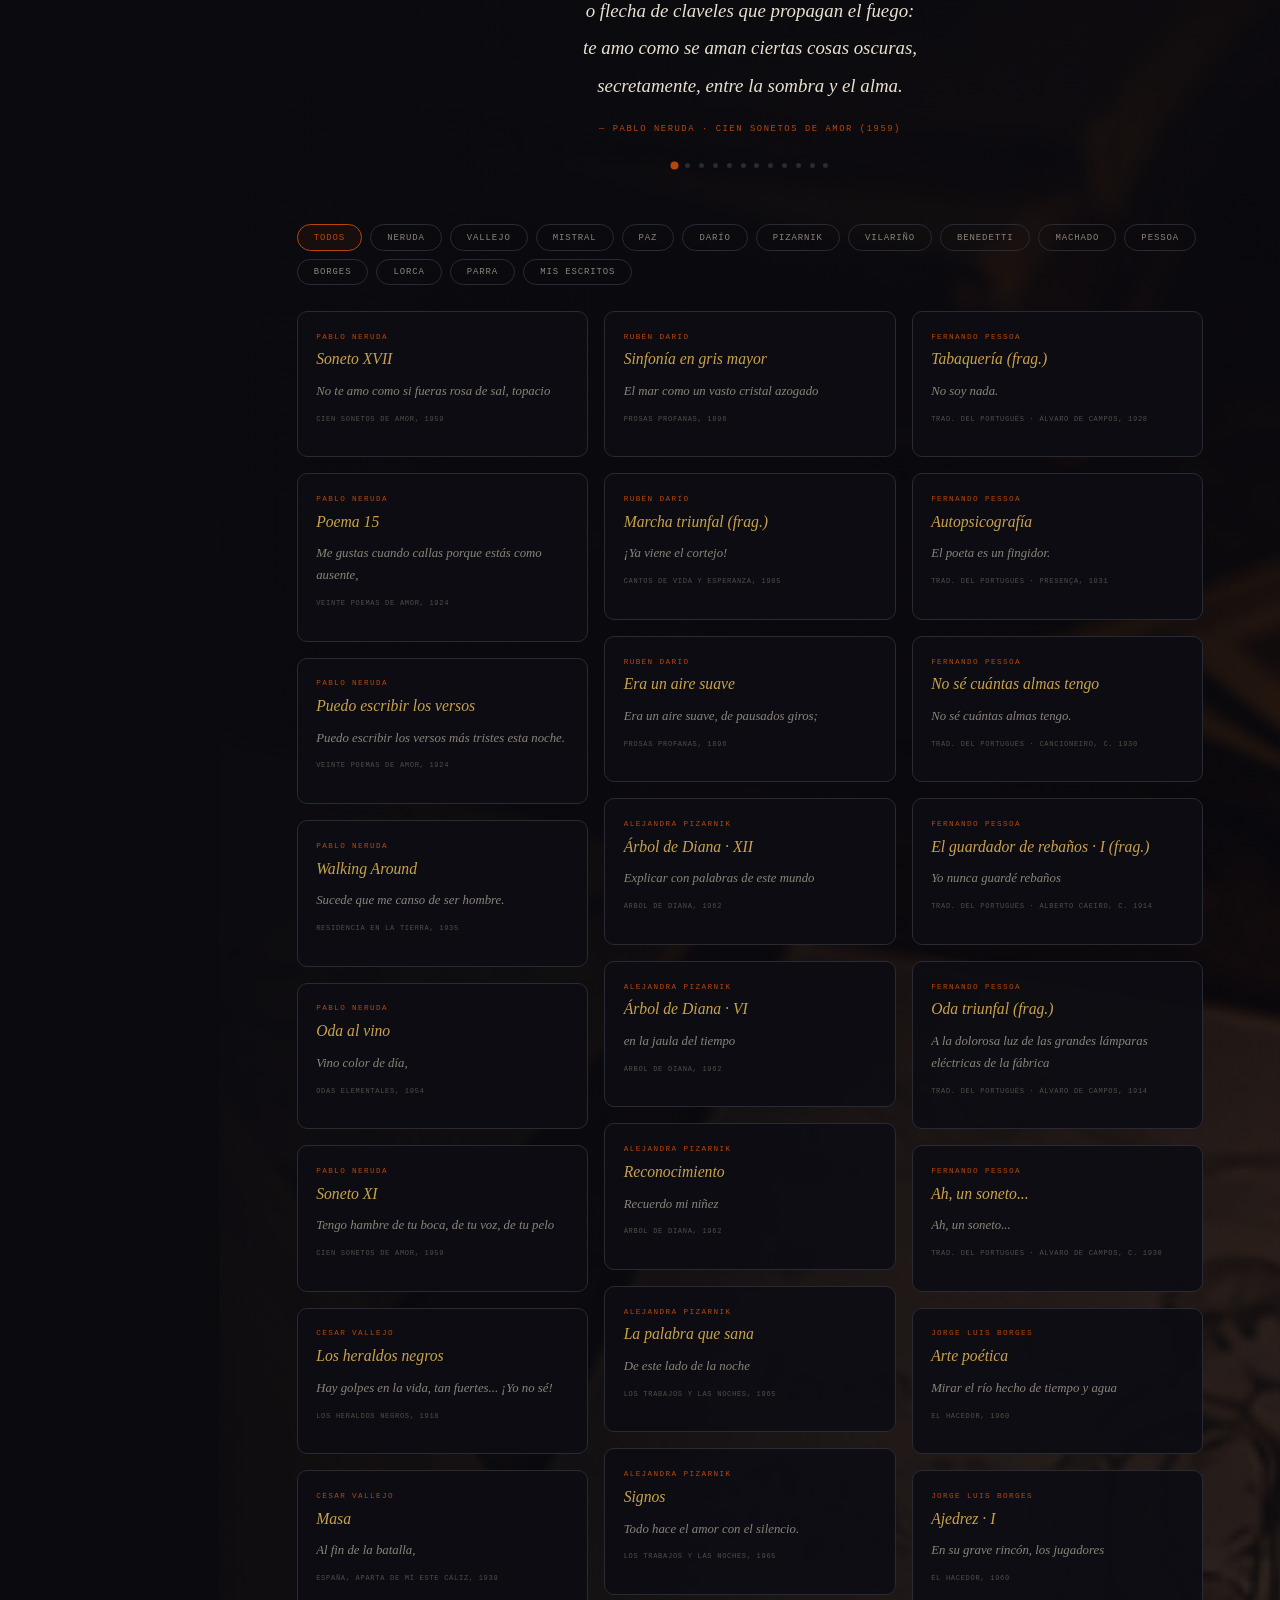
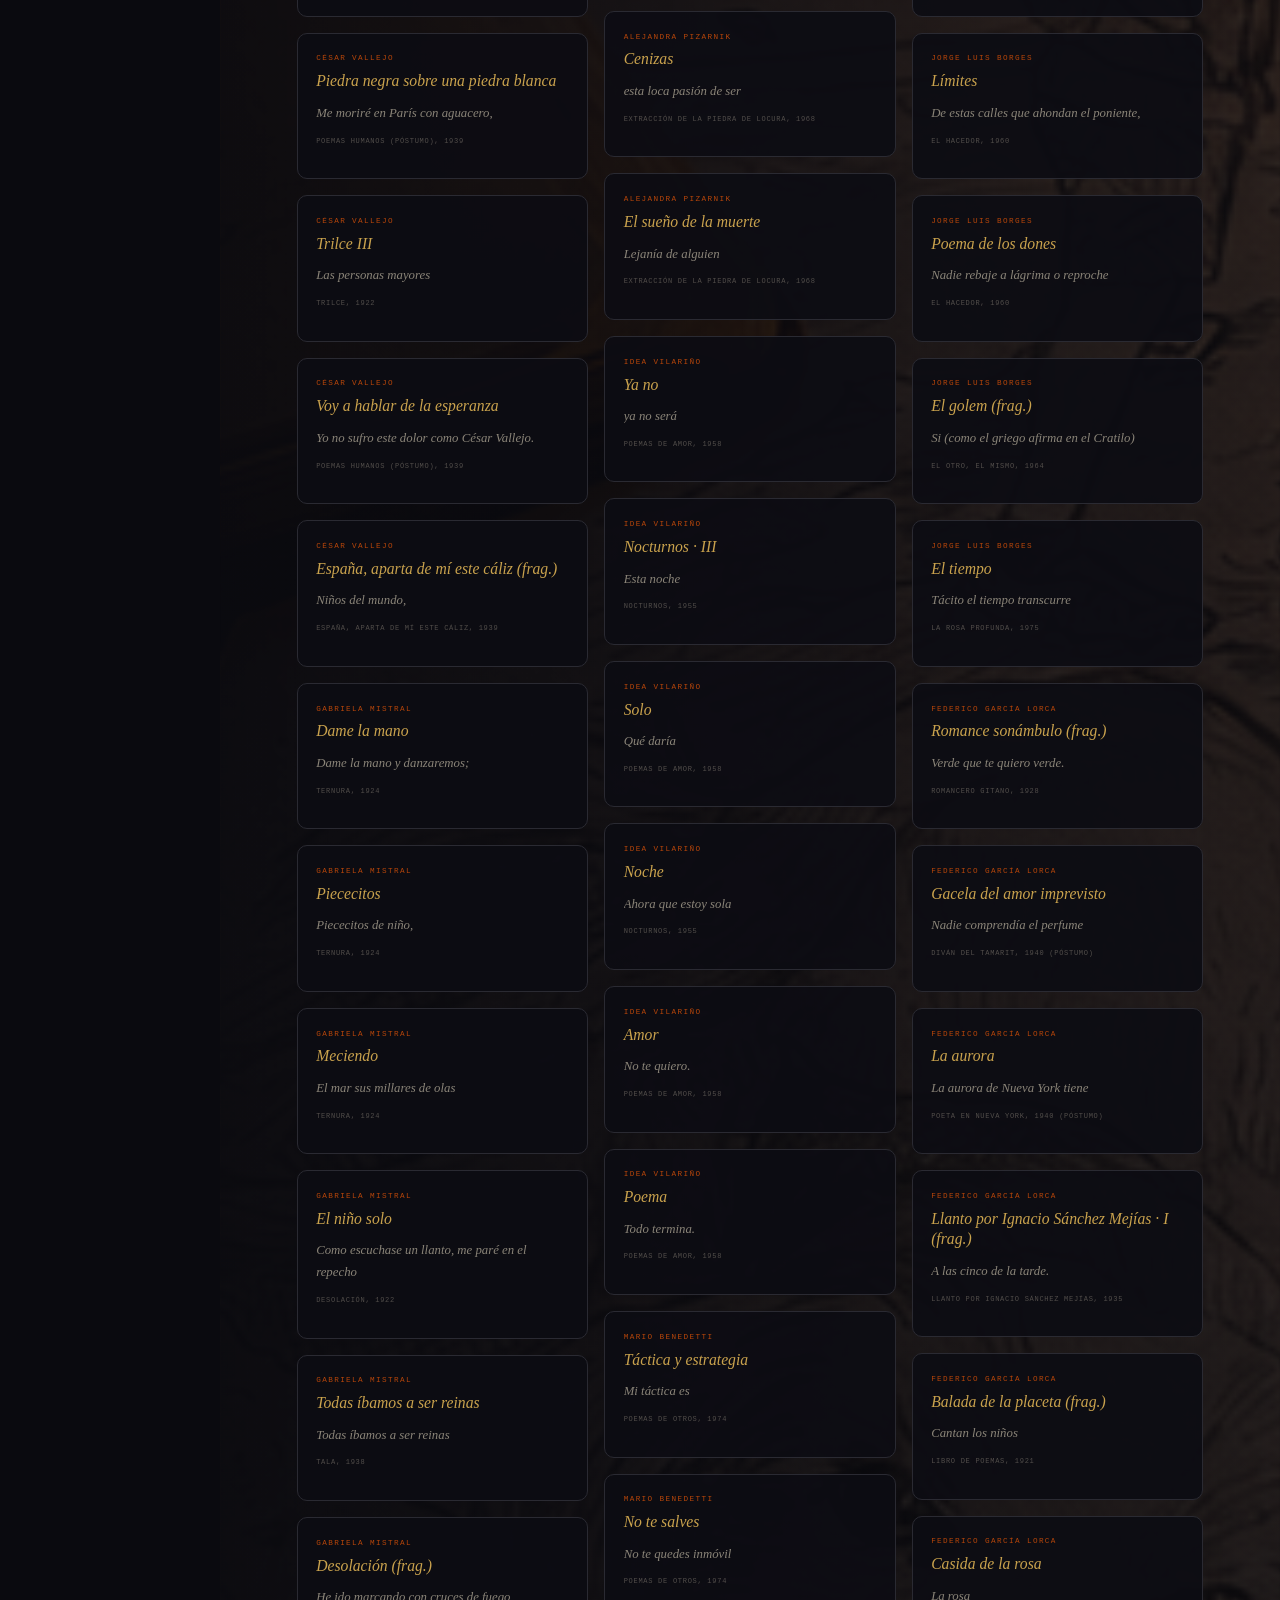
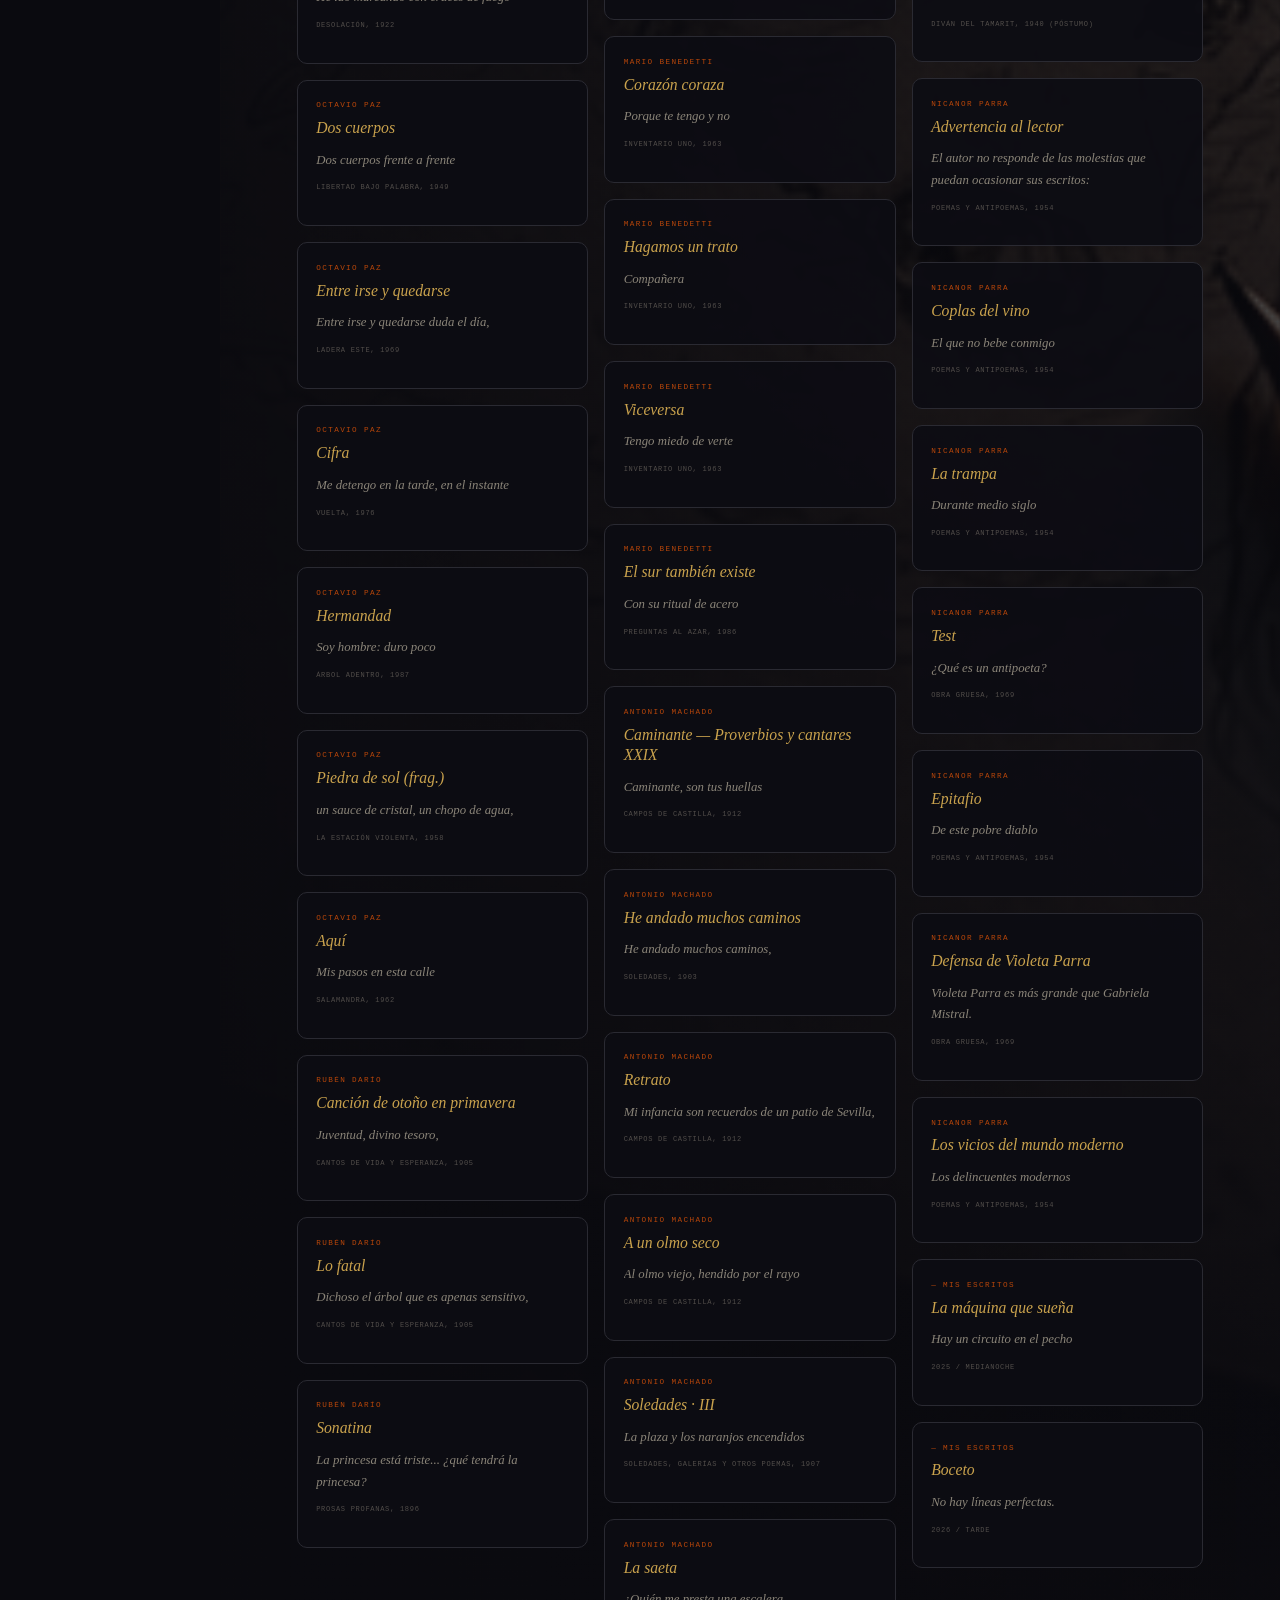
==== commit 445e1d0e: "Update index.html" ====
--- a/index.html
+++ b/index.html
@@ -4189,7 +4189,20 @@
     }
     .maniqui-controles {
       display: flex; flex-wrap: wrap; gap: 0.7rem; justify-content: center;
-      max-width: 760px; margin: 1.6rem auto 0;
+      max-width: 760px; margin: 1.2rem auto 0;
+    }
+    .maniqui-selector {
+      display: flex; flex-wrap: wrap; gap: 1.6rem; justify-content: center;
+      max-width: 820px; margin: 1.6rem auto 0;
+    }
+    .maniqui-grupo { display: flex; flex-direction: column; align-items: center; gap: 0.7rem; }
+    .maniqui-grupo-tit {
+      font-family: var(--mono); font-size: 0.56rem; letter-spacing: 0.2em;
+      text-transform: uppercase; color: var(--copper);
+    }
+    .maniqui-fila { display: flex; flex-wrap: wrap; gap: 0.6rem; justify-content: center; }
+    @media (max-width: 680px) {
+      .maniqui-selector { gap: 1.2rem; }
     }
     .maniqui-btn {
       font-family: var(--mono); font-size: 0.66rem; letter-spacing: 0.08em;
@@ -4361,7 +4374,7 @@
         <span class="nav-icon">✦</span> El Oráculo
       </a></li>
       <li><a href="#maniqui">
-        <span class="nav-icon">⊹</span> Anatomía 3D
+        <span class="nav-icon">⊹</span> Estudio 3D
       </a></li>
       <li class="nav-museo">
         <a href="#galeria-arte" id="nav-museo-link">
@@ -4410,7 +4423,7 @@
       <div class="hero-buttons">
         <a href="#dibujos" class="btn btn-primary">Ver dibujos</a>
         <a href="#oraculo" class="btn btn-ghost">El Oráculo</a>
-        <a href="#maniqui" class="btn btn-ghost">Anatomía 3D</a>
+        <a href="#maniqui" class="btn btn-ghost">Estudio 3D</a>
         <a href="#juegos" class="btn btn-juegos">◆ Juegos</a>
         <a href="#poesia" class="btn btn-ghost">Leer poesía</a>
         <a href="#galeria-arte" class="btn btn-ghost">Museo</a>
@@ -4477,24 +4490,41 @@
     <!-- ANATOMÍA 3D (modelos de esqueleto/cráneo para estudiar) -->
     <section id="maniqui">
       <div class="maniqui-intro">
-        <p class="section-label reveal">— Figura humana</p>
-        <h2 class="section-title reveal">Anatomía 3D</h2>
+        <p class="section-label reveal">— Visor de estudio</p>
+        <h2 class="section-title reveal">Estudio 3D</h2>
         <p class="section-desc reveal" style="margin-left:auto;margin-right:auto;">
-          Modelos anatómicos reales para estudiar la estructura ósea. Gíralos con el dedo
-          o el mouse para observarlos desde cualquier ángulo, y acércate al detalle.
+          Modelos 3D para estudiar: la estructura ósea y referencias de arte. Gíralos con el
+          dedo o el mouse para observarlos desde cualquier ángulo, y acércate al detalle.
         </p>
       </div>
 
       <div class="maniqui-escena reveal" id="maniqui-escena">
         <div class="maniqui-pose-nombre" id="maniqui-pose-nombre"></div>
-        <div class="maniqui-hintgiro">Arrastra para girar · rueda para acercar</div>
+        <div class="maniqui-hintgiro">Arrastra: girar · Clic derecho o 2 dedos: mover · Rueda o pellizco: zoom</div>
         <div class="maniqui-cargando" id="maniqui-cargando">Cargando modelo 3D…</div>
       </div>
 
+      <div class="maniqui-selector reveal">
+        <div class="maniqui-grupo">
+          <span class="maniqui-grupo-tit">Estudio anatómico</span>
+          <div class="maniqui-fila">
+            <button class="maniqui-btn" data-modelo="0">💀 Cráneo</button>
+            <button class="maniqui-btn activo" data-modelo="1">Esqueleto masculino</button>
+            <button class="maniqui-btn" data-modelo="2">Esqueleto femenino</button>
+          </div>
+        </div>
+        <div class="maniqui-grupo">
+          <span class="maniqui-grupo-tit">Referencias de arte</span>
+          <div class="maniqui-fila">
+            <button class="maniqui-btn" data-modelo="3">🍎 Manzana</button>
+            <button class="maniqui-btn" data-modelo="4">👧 Niña</button>
+            <button class="maniqui-btn" data-modelo="5">🌿 Eucalipto</button>
+            <button class="maniqui-btn" data-modelo="6">✋ Mano</button>
+          </div>
+        </div>
+      </div>
+
       <div class="maniqui-controles reveal">
-        <button class="maniqui-btn" data-modelo="0">💀 Cráneo</button>
-        <button class="maniqui-btn activo" data-modelo="1">Esqueleto masculino</button>
-        <button class="maniqui-btn" data-modelo="2">Esqueleto femenino</button>
         <button class="maniqui-btn" id="maniqui-girar">⟳ Giro automático</button>
         <button class="maniqui-btn" id="maniqui-reset">⌂ Centrar vista</button>
       </div>
@@ -7655,7 +7685,7 @@
       { id: 'inicio',      label: 'Inicio'    },
       { id: 'dibujos',     label: 'Dibujos'   },
       { id: 'oraculo',     label: 'Oráculo'   },
-      { id: 'maniqui',     label: 'Anatomía 3D'},
+      { id: 'maniqui',     label: 'Estudio 3D'},
       { id: 'galeria-arte',label: 'Museo'     },
       { id: 'juegos',      label: 'Juegos'    },
       { id: 'poesia',      label: 'Poesía'    },
@@ -8134,6 +8164,10 @@
       { label: 'Cráneo',              url: 'modelos/craneo.glb',              rotX: 0 },
       { label: 'Esqueleto masculino', url: 'modelos/esqueleto-masculino.glb', rotX: 0 },
       { label: 'Esqueleto femenino',  url: 'modelos/esqueleto-femenino.glb',  rotX: 0 },
+      { label: 'Manzana',             url: 'modelos/manzana.glb',             rotX: 0 },
+      { label: 'Niña',                url: 'modelos/nina.glb',                rotX: 0 },
+      { label: 'Eucalipto',           url: 'modelos/eucalipto.glb',           rotX: 0 },
+      { label: 'Mano',                url: 'modelos/mano.glb',                rotX: 0 },
     ];
     const FOCO_Y = 1.1;
     const loader = new THREE.GLTFLoader();
@@ -8177,7 +8211,7 @@
     }
 
     function marcarBoton(i) {
-      document.querySelectorAll('.maniqui-controles [data-modelo]').forEach(b =>
+      document.querySelectorAll('.maniqui-selector [data-modelo]').forEach(b =>
         b.classList.toggle('activo', +b.dataset.modelo === i));
     }
 
@@ -8228,20 +8262,67 @@
     }
 
     let giroAuto = false, arrastrando = false, lastX = 0, lastY = 0;
+    let modo = null;                 // 'orbit' | 'pan' | 'touch'
+    const pointers = new Map();      // pointerId -> {x,y}
+    let lastDist = 0, lastMidX = 0, lastMidY = 0;
+    const _r = new THREE.Vector3(), _u = new THREE.Vector3();
+
+    // Desplaza el foco (y con él la cámara) en el plano de la pantalla
+    function pan(dx, dy) {
+      camera.updateMatrixWorld();
+      _r.setFromMatrixColumn(camera.matrixWorld, 0); // derecha
+      _u.setFromMatrixColumn(camera.matrixWorld, 1); // arriba
+      const k = rad * 0.0016;
+      foco.addScaledVector(_r, -dx * k);
+      foco.addScaledVector(_u,  dy * k);
+    }
+
     cont.addEventListener('pointerdown', e => {
-      arrastrando = true; lastX = e.clientX; lastY = e.clientY;
+      pointers.set(e.pointerId, { x: e.clientX, y: e.clientY });
+      try { cont.setPointerCapture(e.pointerId); } catch (x) {}
       cont.classList.add('arrastrando');
-      try { cont.setPointerCapture(e.pointerId); } catch (x) {}
+      if (pointers.size === 1) {
+        // Clic derecho o Shift = mover; clic izquierdo = girar
+        modo = (e.pointerType === 'mouse' && (e.button === 2 || e.shiftKey)) ? 'pan' : 'orbit';
+        arrastrando = true; lastX = e.clientX; lastY = e.clientY;
+      } else if (pointers.size === 2) {
+        modo = 'touch';
+        const p = [...pointers.values()];
+        lastDist = Math.hypot(p[0].x - p[1].x, p[0].y - p[1].y);
+        lastMidX = (p[0].x + p[1].x) / 2; lastMidY = (p[0].y + p[1].y) / 2;
+      }
     });
+
     cont.addEventListener('pointermove', e => {
-      if (!arrastrando) return;
-      az -= (e.clientX - lastX) * 0.008;
-      pol -= (e.clientY - lastY) * 0.008;
-      lastX = e.clientX; lastY = e.clientY;
+      if (!pointers.has(e.pointerId)) return;
+      pointers.set(e.pointerId, { x: e.clientX, y: e.clientY });
+      if (modo === 'touch' && pointers.size >= 2) {
+        const p = [...pointers.values()];
+        const dist = Math.hypot(p[0].x - p[1].x, p[0].y - p[1].y);
+        const midX = (p[0].x + p[1].x) / 2, midY = (p[0].y + p[1].y) / 2;
+        if (lastDist) rad *= lastDist / dist;         // pellizco = zoom
+        pan(midX - lastMidX, midY - lastMidY);        // dos dedos = mover
+        lastDist = dist; lastMidX = midX; lastMidY = midY;
+      } else if (arrastrando) {
+        const dx = e.clientX - lastX, dy = e.clientY - lastY;
+        if (modo === 'pan') pan(dx, dy);
+        else { az -= dx * 0.008; pol -= dy * 0.008; }
+        lastX = e.clientX; lastY = e.clientY;
+      }
     });
-    function soltar() { arrastrando = false; cont.classList.remove('arrastrando'); }
+
+    function soltar(e) {
+      if (e && pointers.has(e.pointerId)) pointers.delete(e.pointerId);
+      if (pointers.size === 0) {
+        arrastrando = false; modo = null; cont.classList.remove('arrastrando');
+      } else if (pointers.size === 1) {
+        modo = 'orbit'; arrastrando = true;
+        const p = [...pointers.values()][0]; lastX = p.x; lastY = p.y;
+      }
+    }
     cont.addEventListener('pointerup', soltar);
     cont.addEventListener('pointercancel', soltar);
+    cont.addEventListener('contextmenu', e => e.preventDefault());
     cont.addEventListener('wheel', e => { e.preventDefault(); rad += e.deltaY * 0.0025; }, { passive: false });
 
     // ---- Tamaño responsivo ----
@@ -8254,7 +8335,7 @@
     window.addEventListener('resize', redimensionar);
 
     // ---- Botones ----
-    document.querySelectorAll('.maniqui-controles [data-modelo]').forEach(b =>
+    document.querySelectorAll('.maniqui-selector [data-modelo]').forEach(b =>
       b.addEventListener('click', () => cargar(+b.dataset.modelo)));
     const btnGiro = document.getElementById('maniqui-girar');
     btnGiro.addEventListener('click', () => {
@@ -8262,6 +8343,7 @@
     });
     document.getElementById('maniqui-reset').addEventListener('click', () => {
       az = 0.6; pol = 1.45; rad = 4.3;
+      foco.set(0, FOCO_Y, 0);
     });
 
     // ---- Pausa cuando la sección no está visible ----
